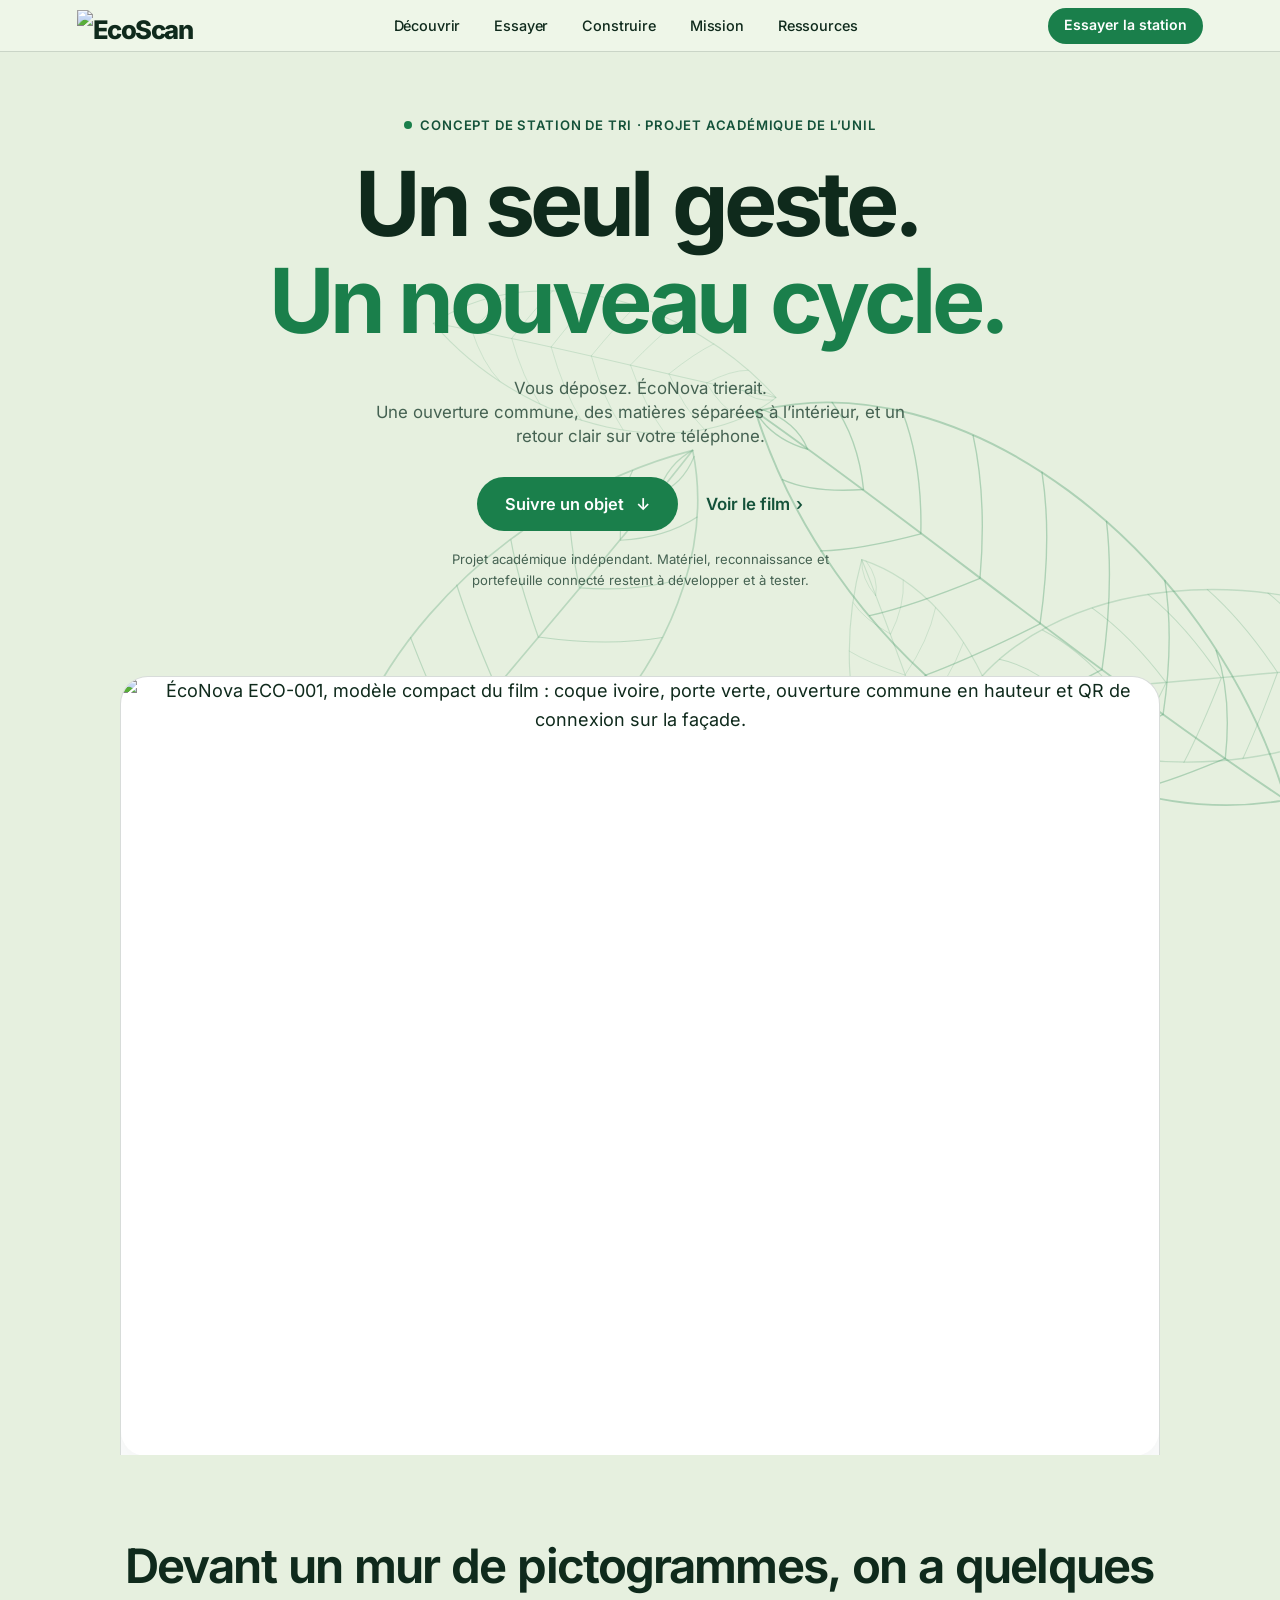
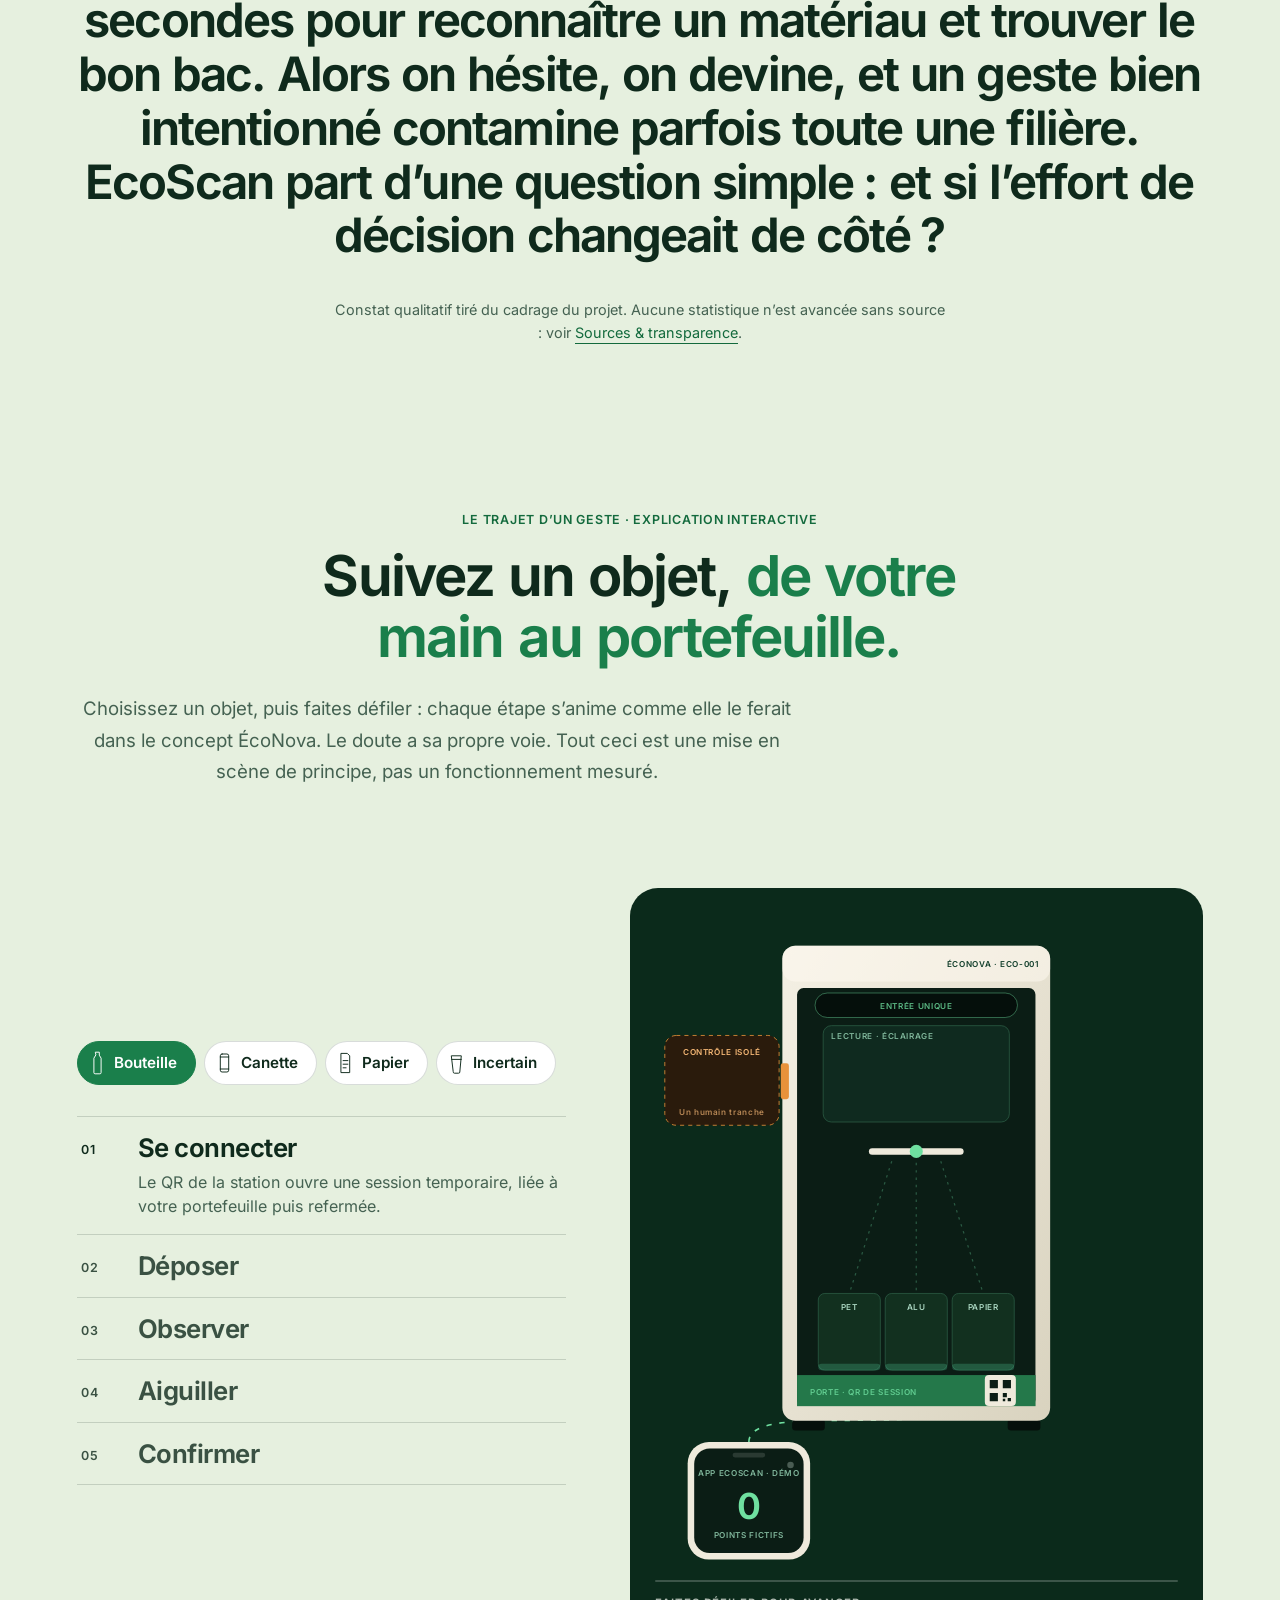
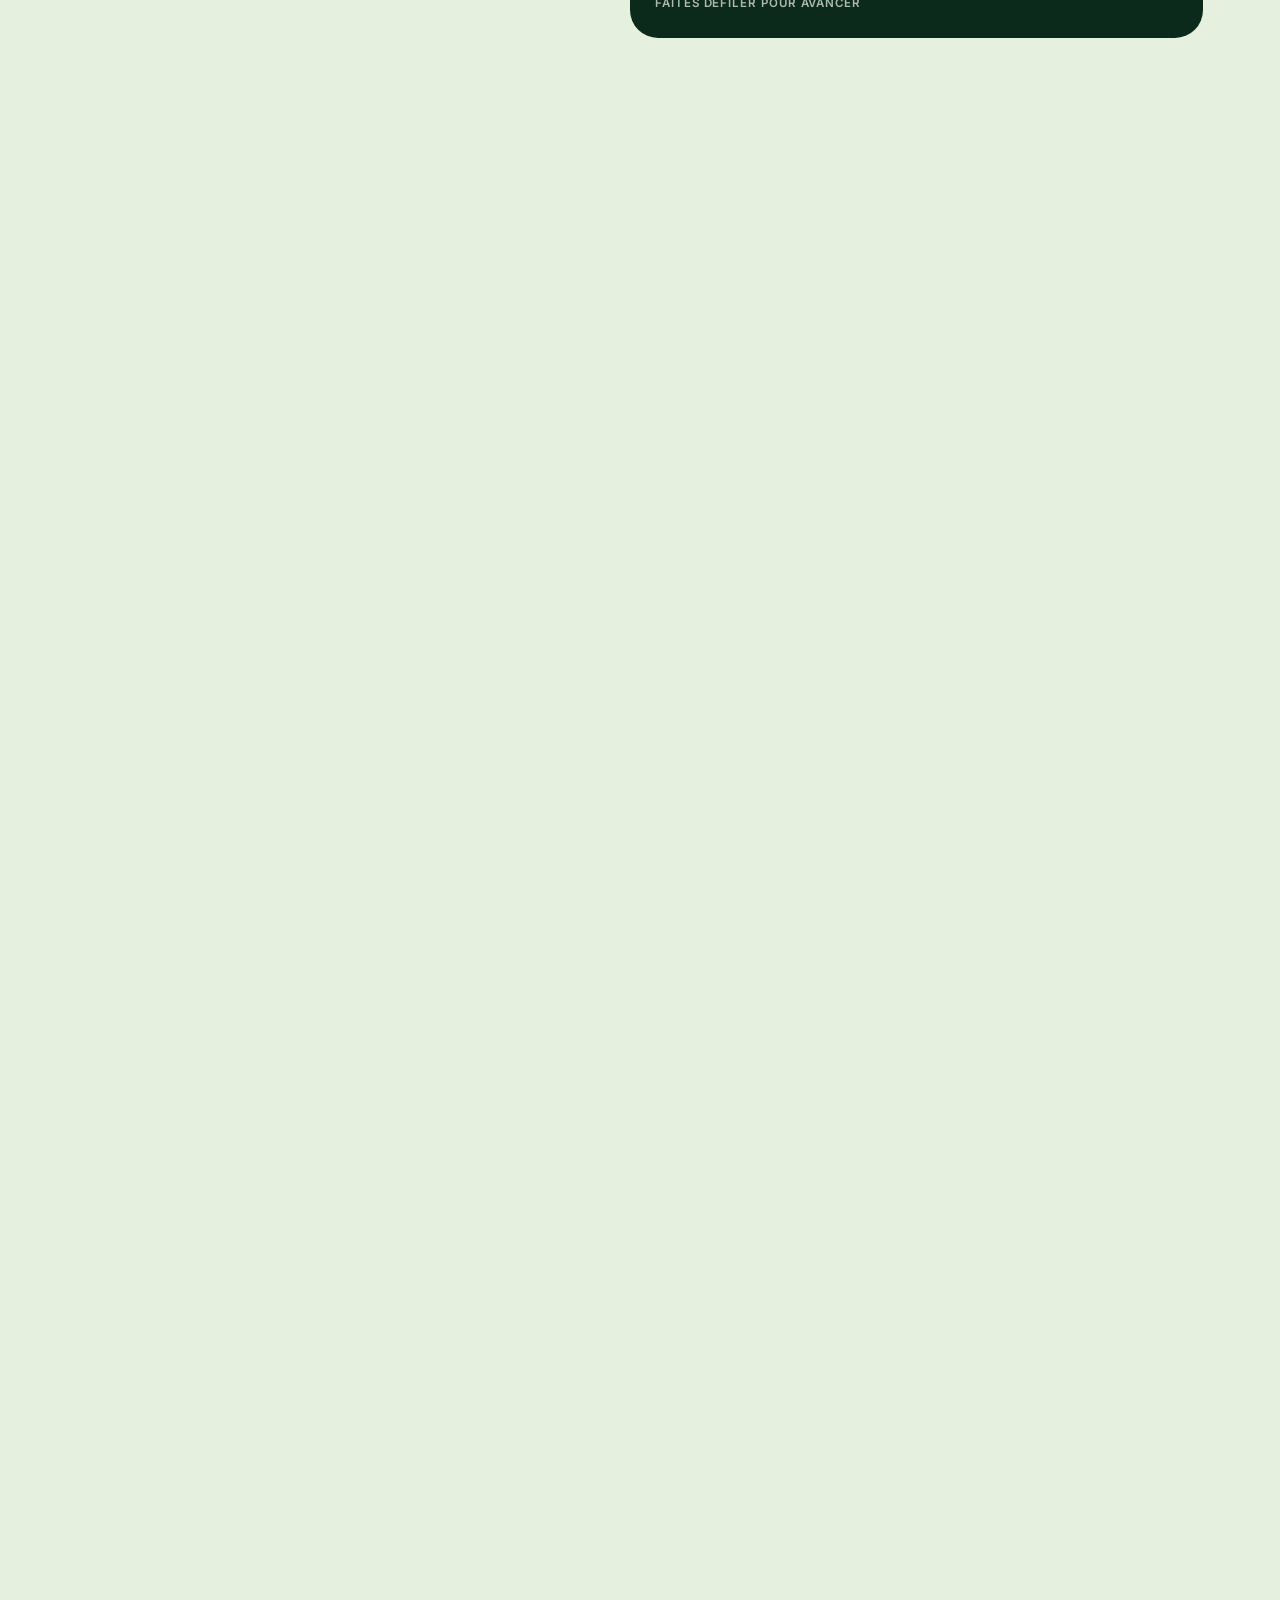
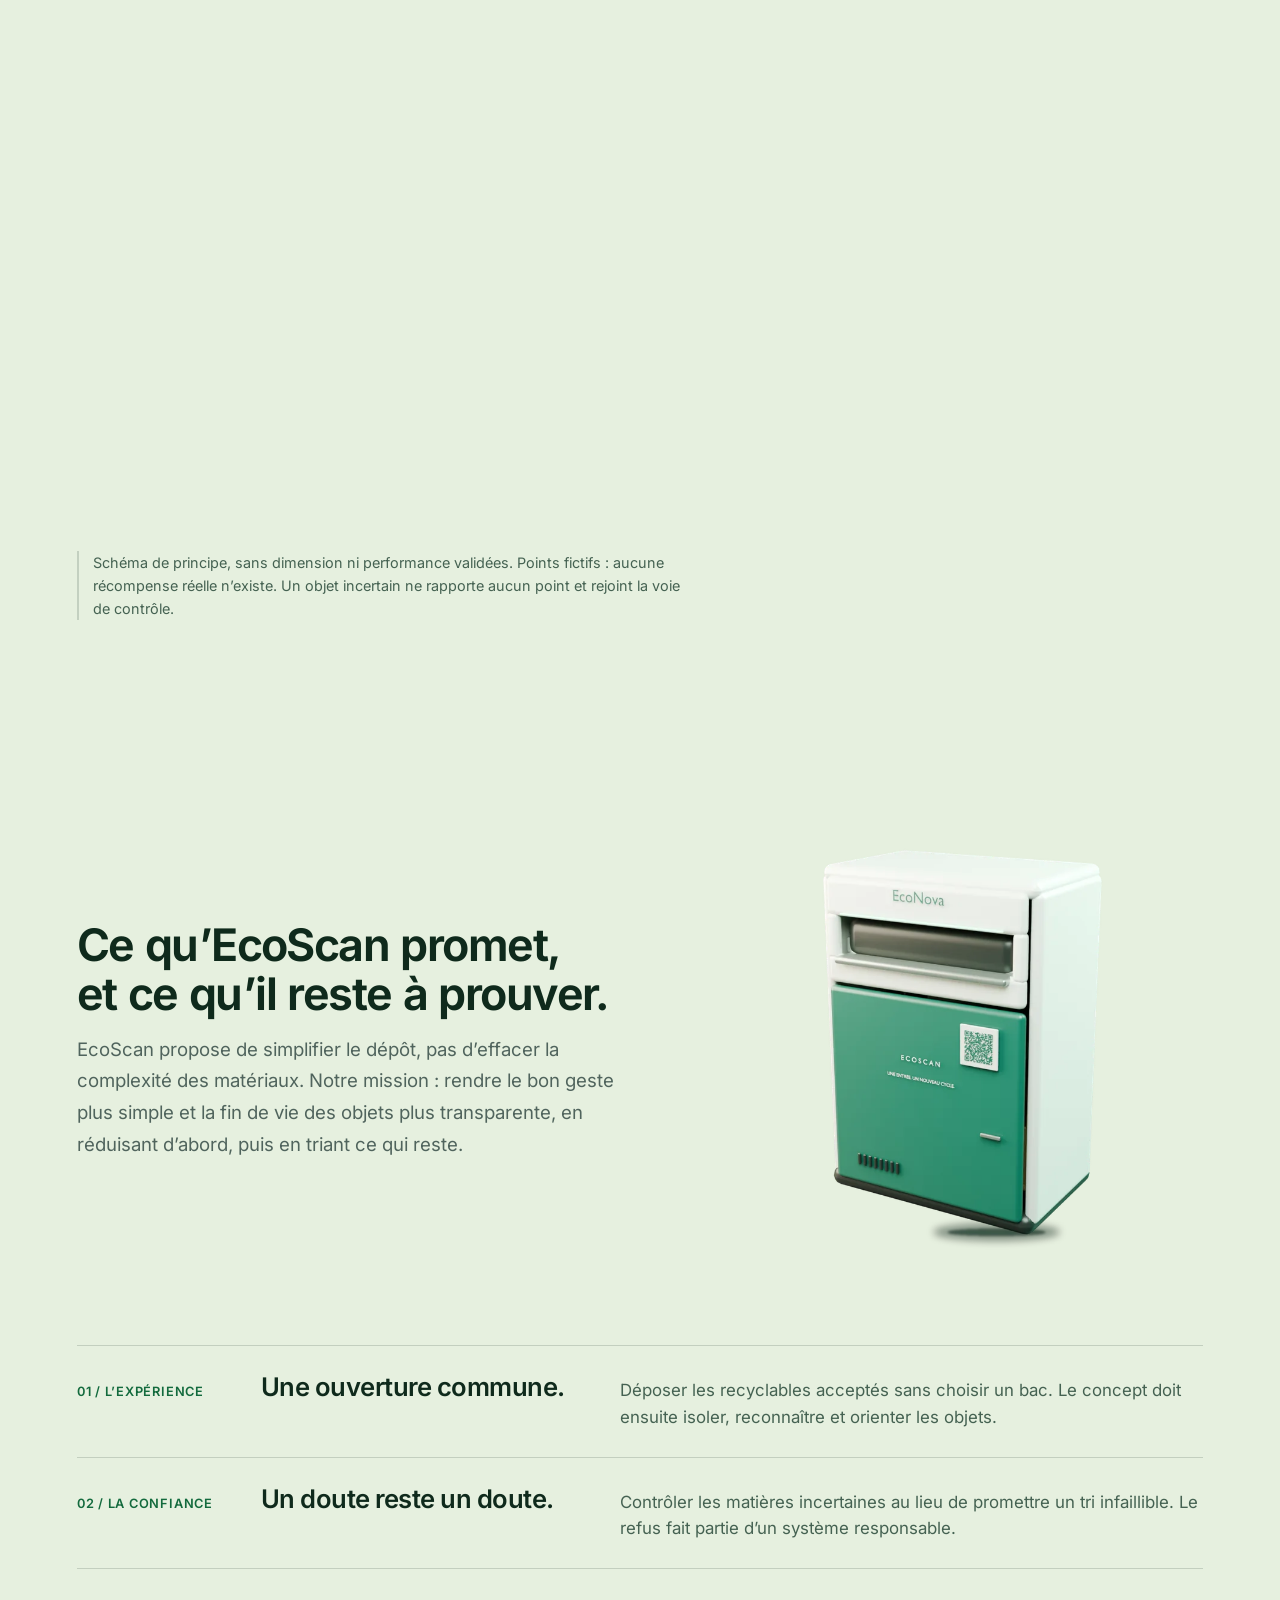
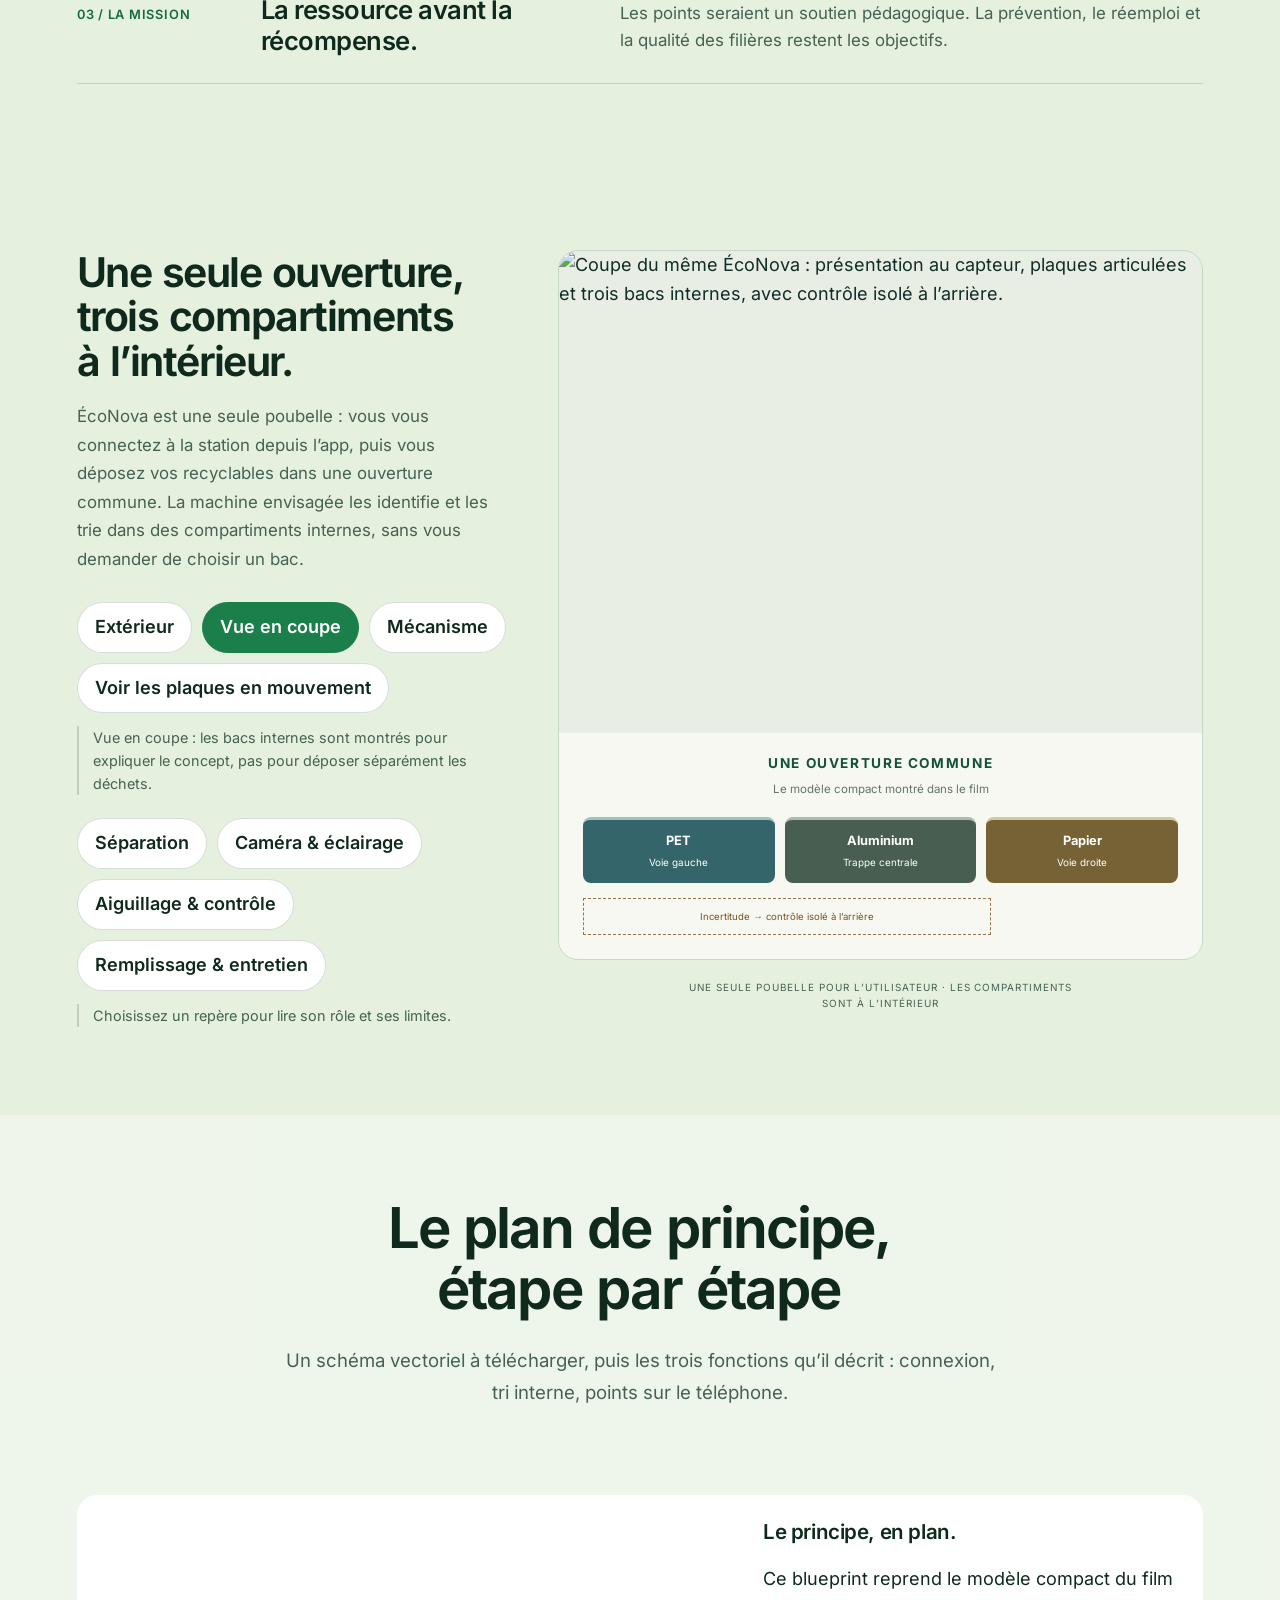
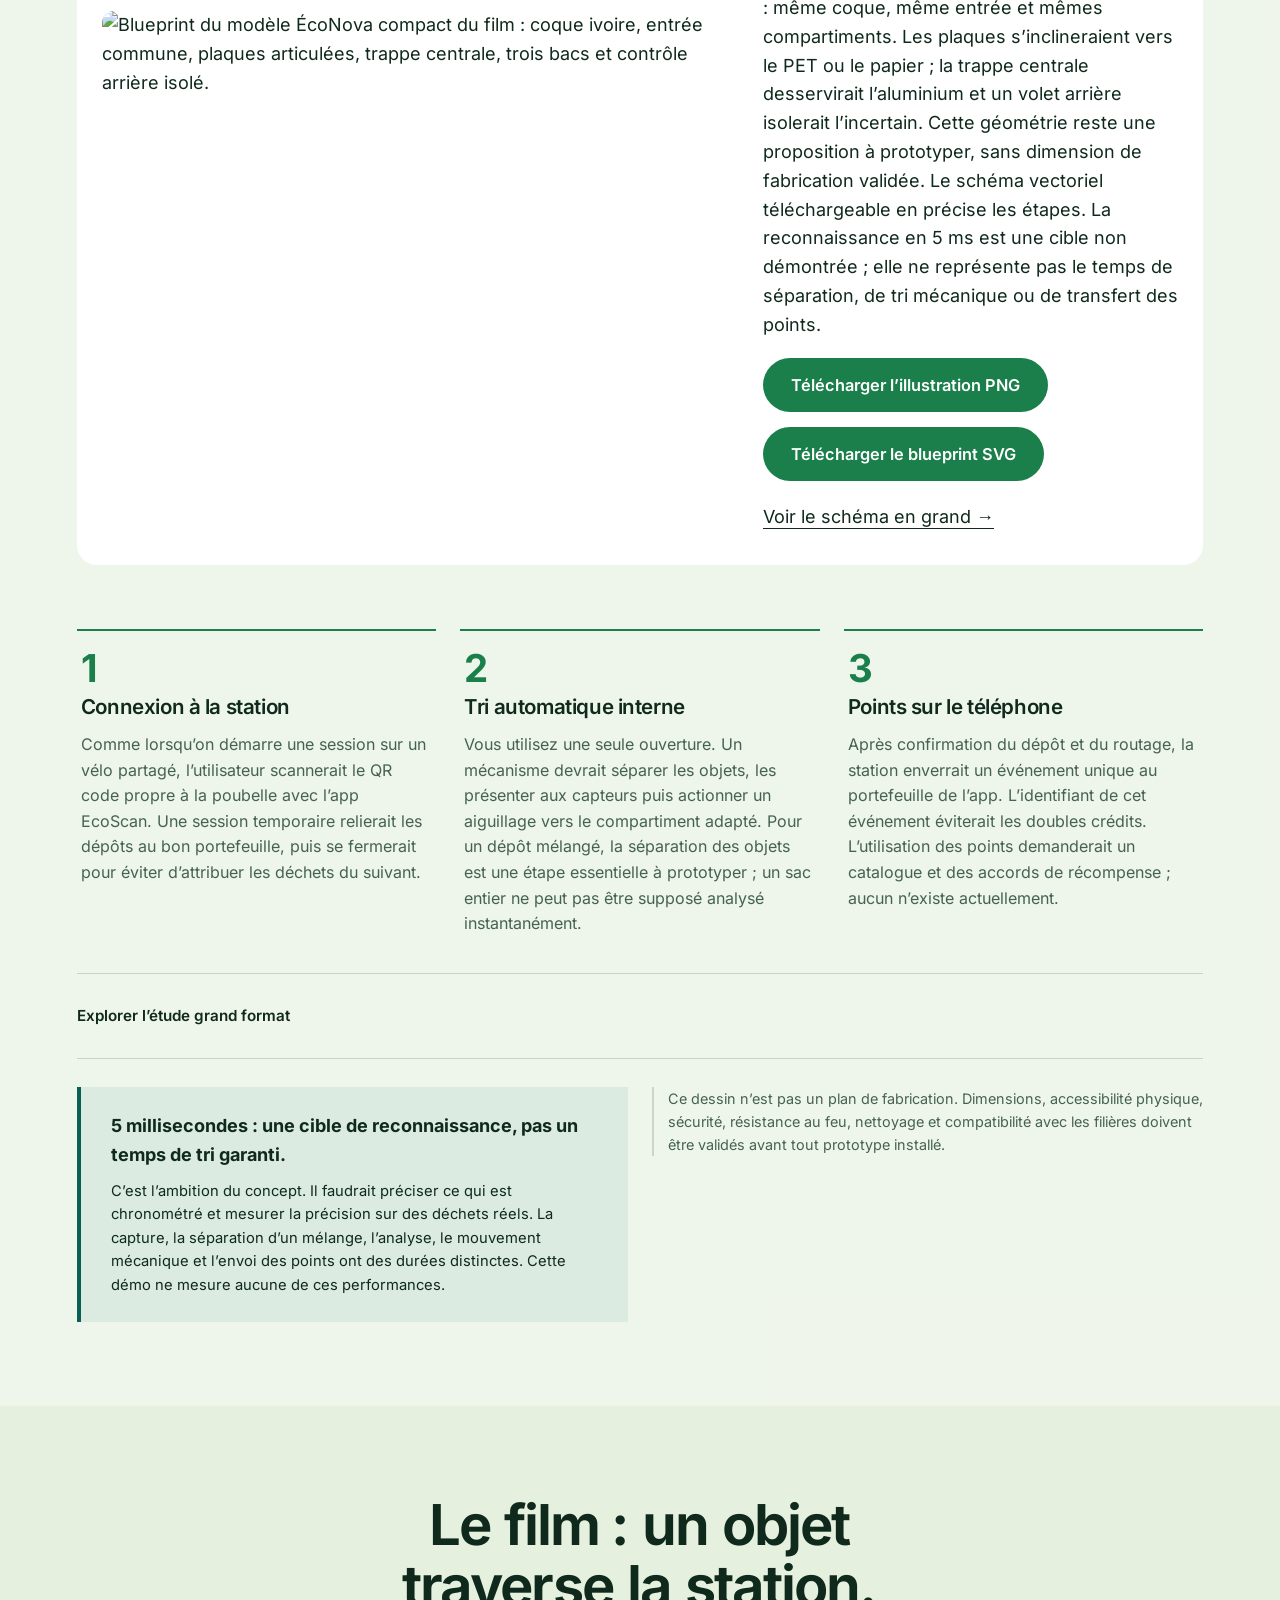
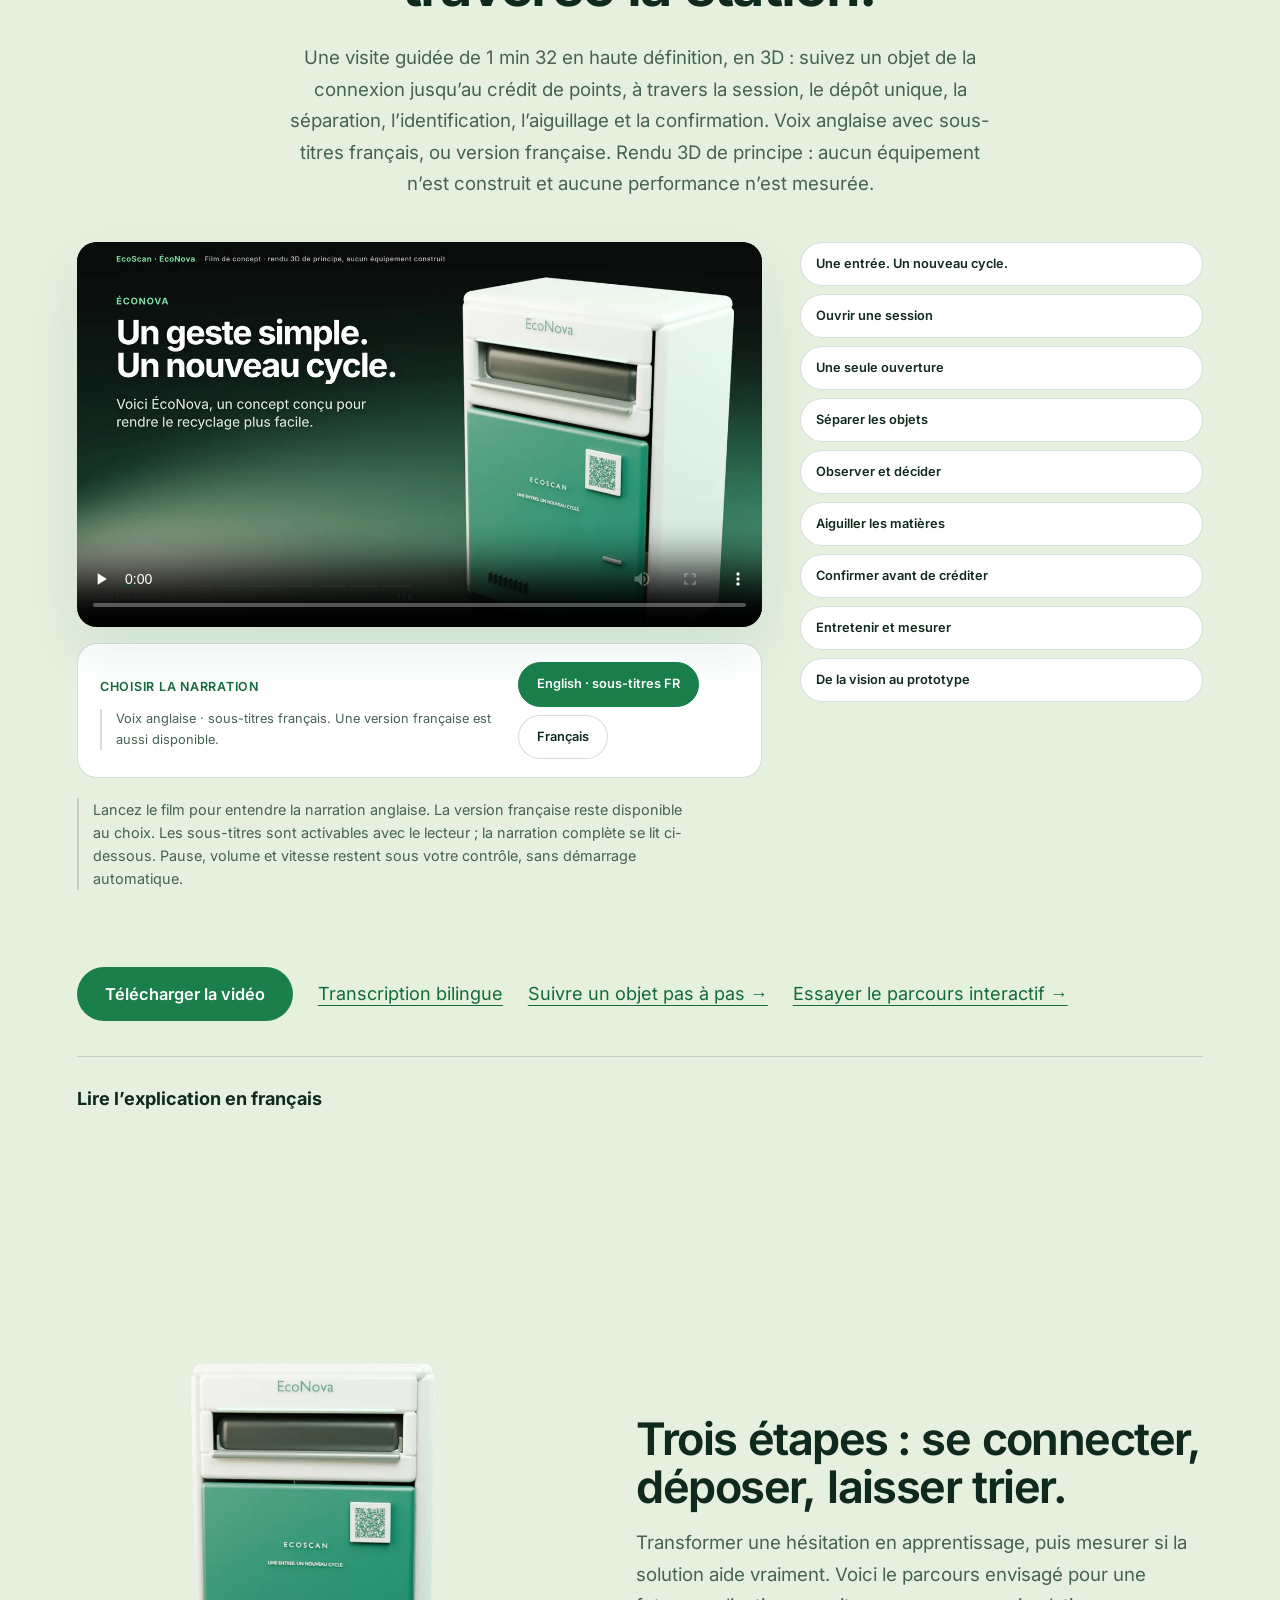
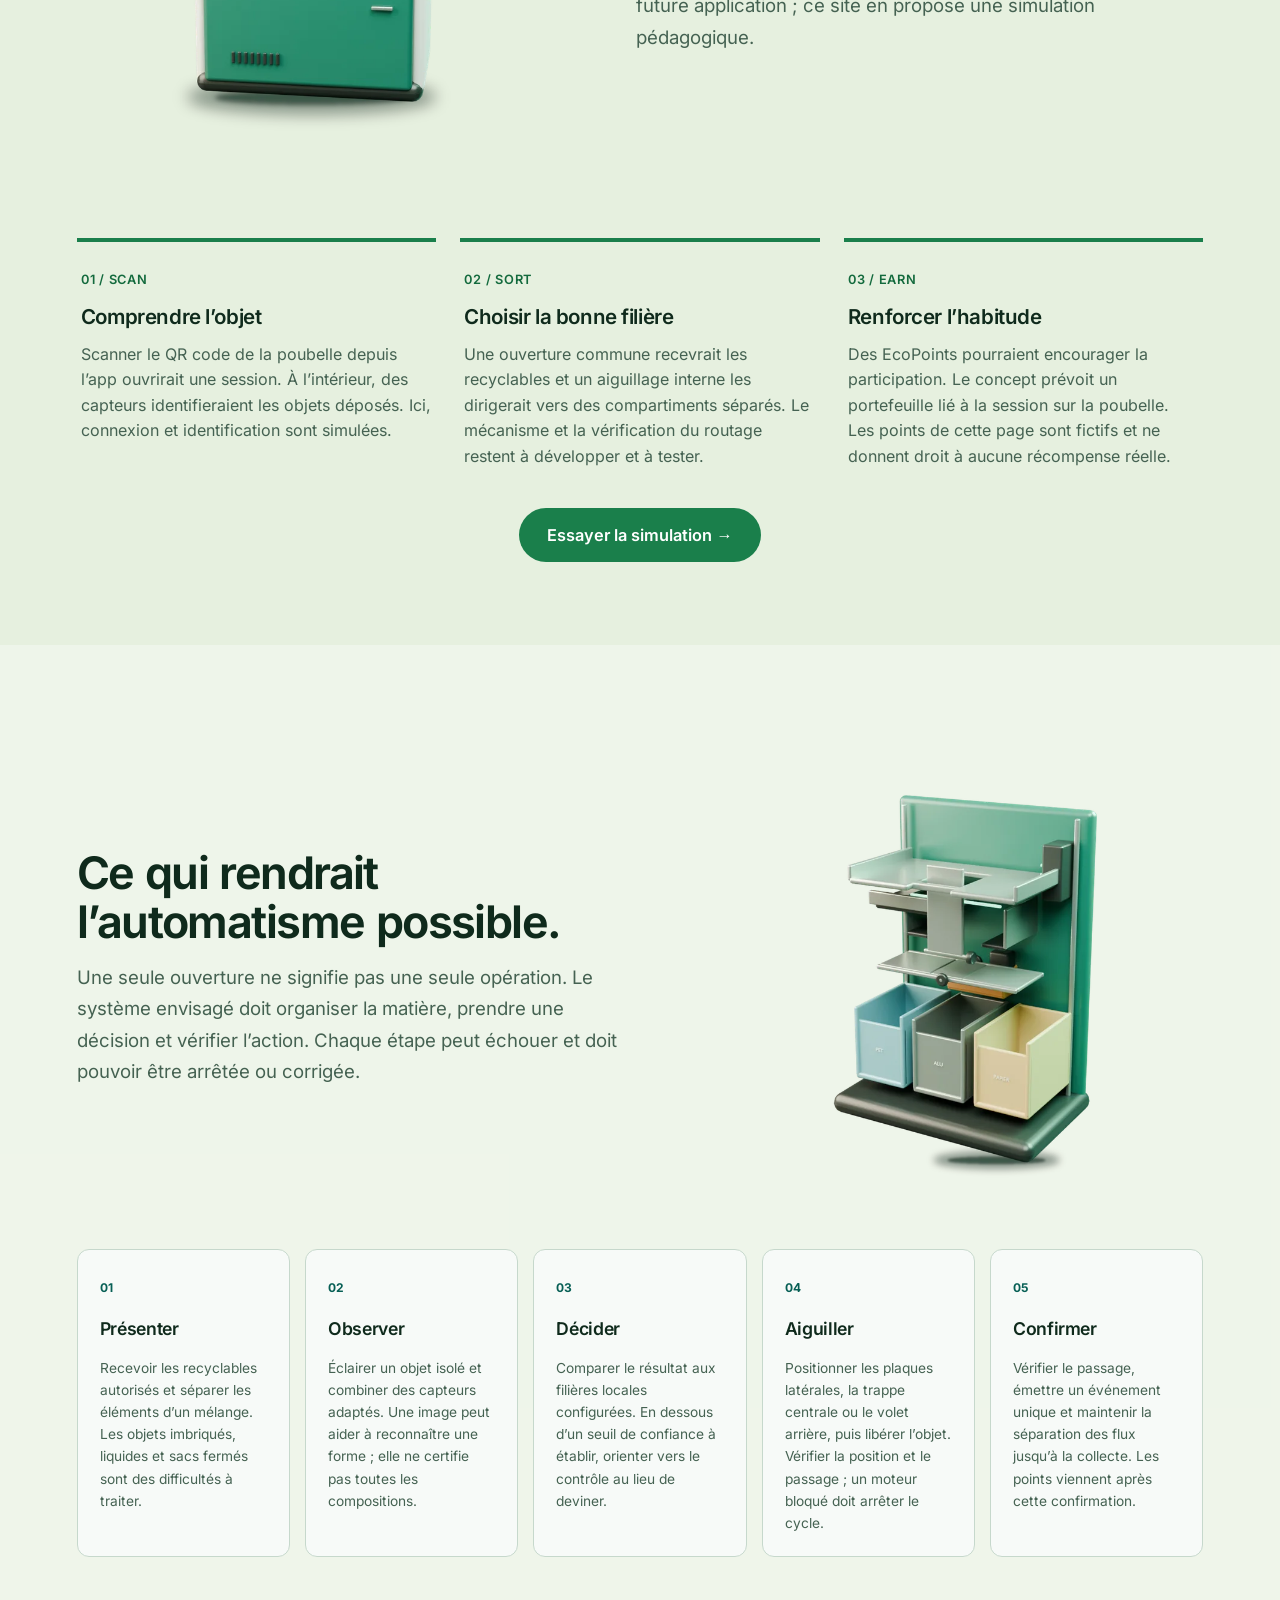
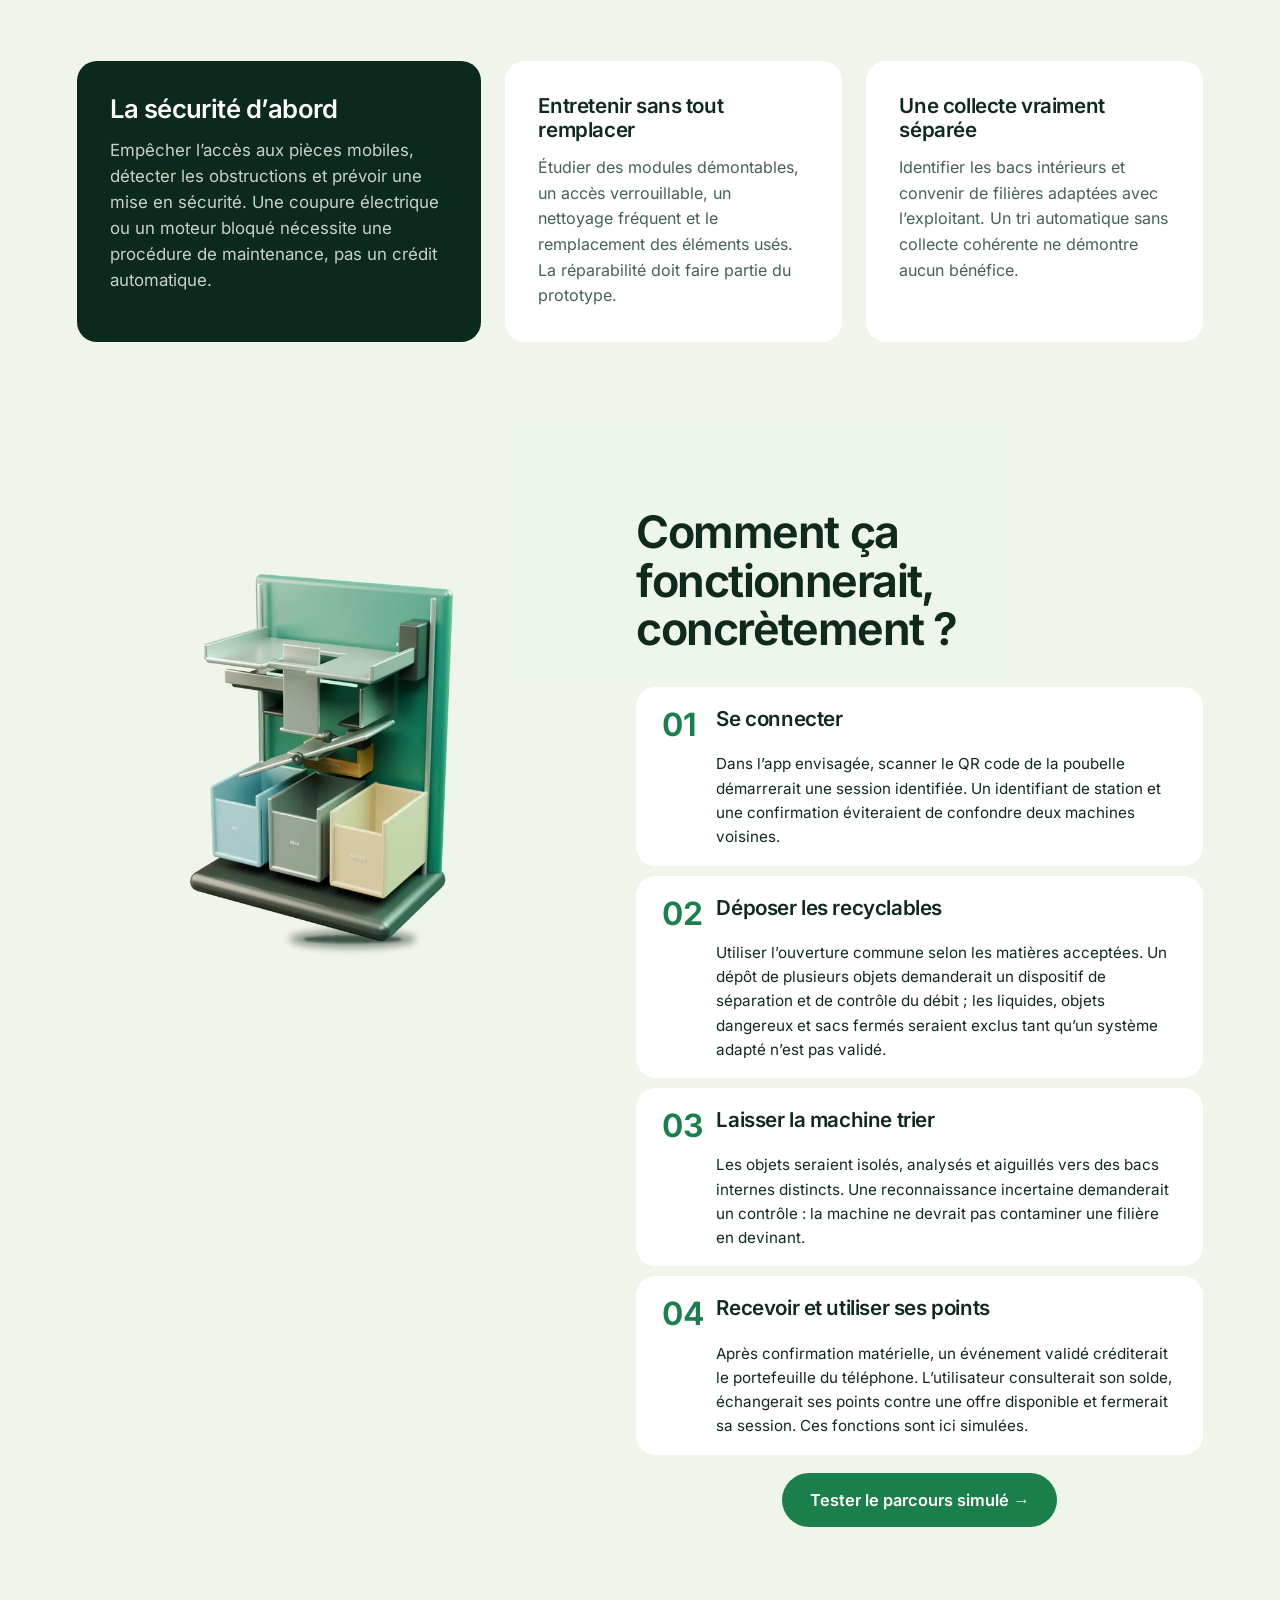
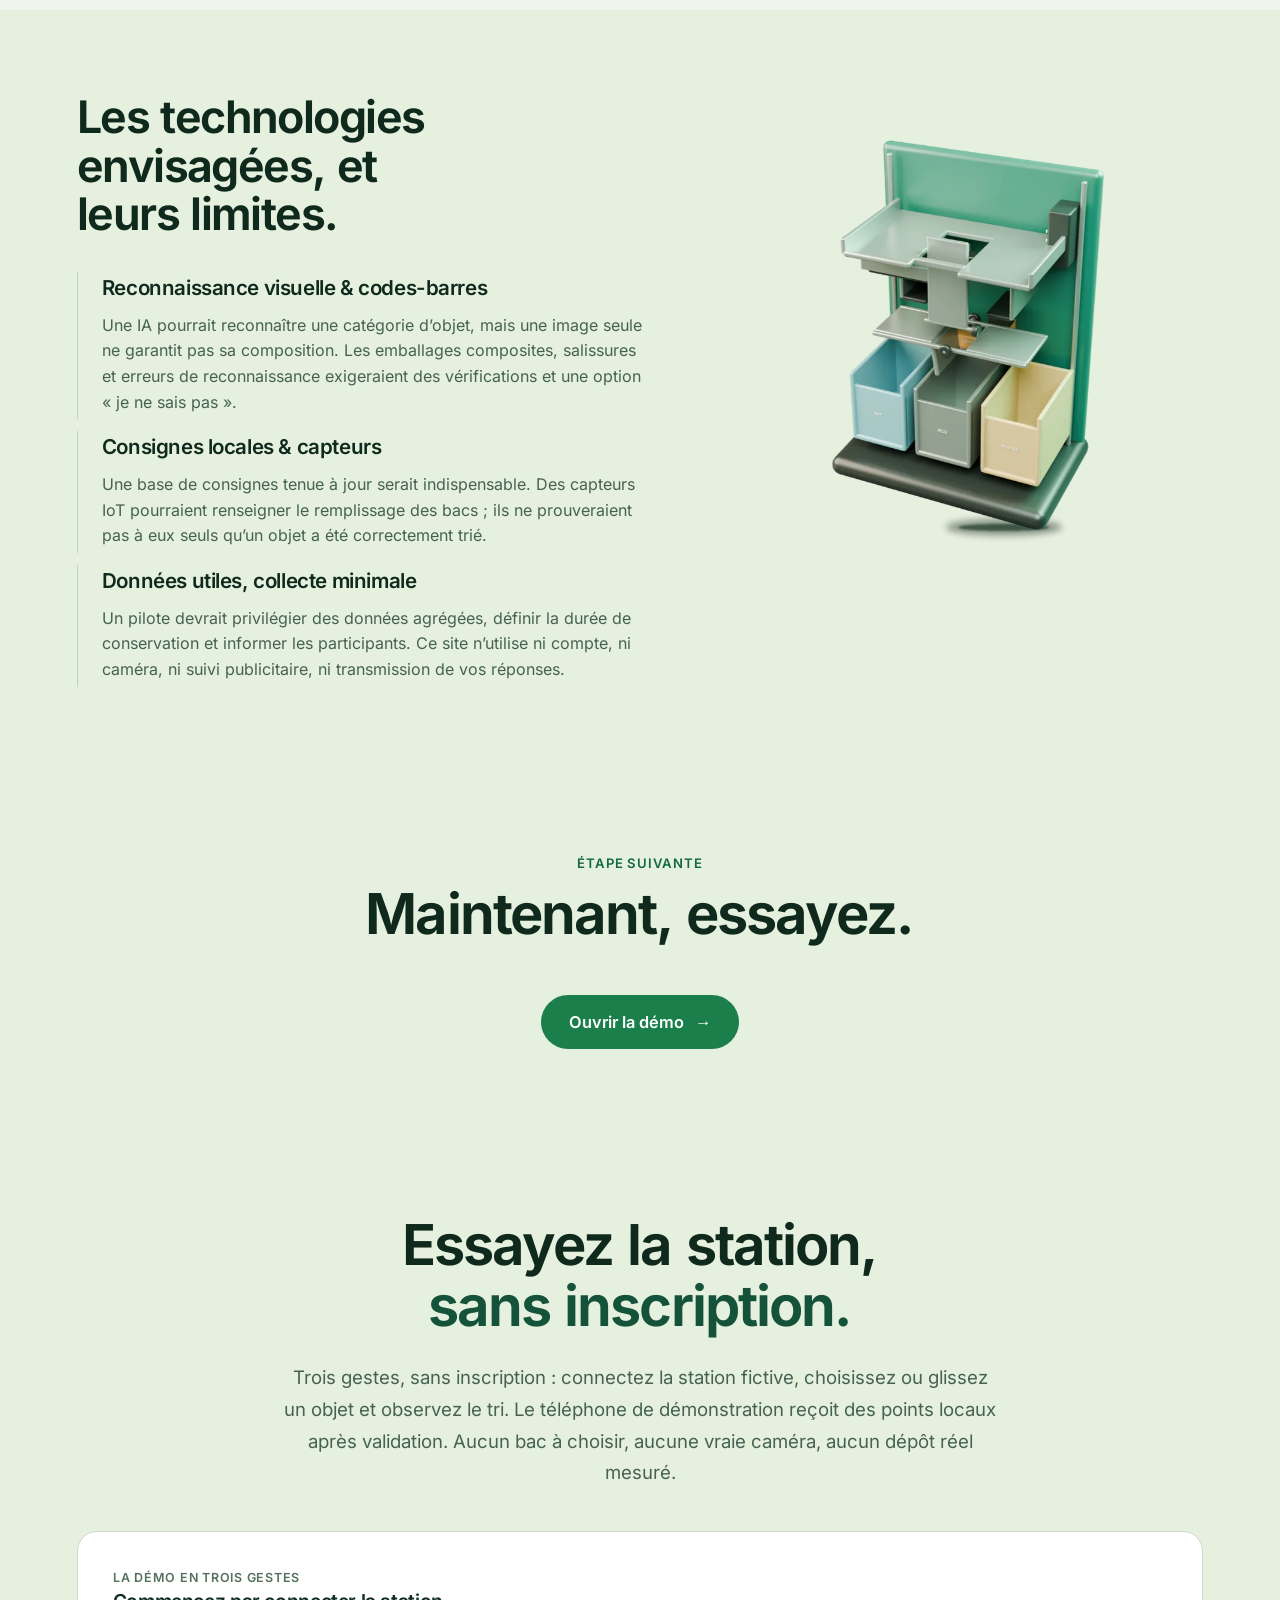
==== index.html @ 2cf13ea7 "Titres : l'apparition des mots démarre un peu plus tard pour qu'on la voie Co-Authored-By: Claude So" ====
<!doctype html>
<html lang="fr"><head><meta charset="utf-8"><meta name="viewport" content="width=device-width, initial-scale=1"><meta name="color-scheme" content="light"><meta name="theme-color" content="#e6f0df"><meta name="description" content="EcoScan : campagne académique non lucrative pour réduire le gaspillage des ressources et explorer des habitudes durables sur le campus de l’UNIL."><title>EcoScan — Un seul geste. Un nouveau cycle.</title><link rel="canonical" href="https://trueballknower.github.io/EcoScan/"><meta property="og:title" content="EcoScan — Un seul geste. Un nouveau cycle."><meta property="og:description" content="ÉcoNova : une seule ouverture, un tri interne envisagé. Découvrez le concept, le film et le plan de prototype d’EcoScan."><meta property="og:type" content="website"><meta property="og:url" content="https://trueballknower.github.io/EcoScan/"><meta property="og:image" content="https://trueballknower.github.io/EcoScan/assets/og-ecoscan.jpg"><meta property="og:image:width" content="1200"><meta property="og:image:height" content="630"><meta property="og:image:alt" content="EcoScan — Un seul geste. Un nouveau cycle. La station ÉcoNova, concept académique."><meta property="og:locale" content="fr_CH"><meta property="og:site_name" content="EcoScan"><meta name="twitter:card" content="summary_large_image"><meta name="twitter:title" content="EcoScan — Un seul geste. Un nouveau cycle."><meta name="twitter:description" content="ÉcoNova : une seule ouverture, un tri interne envisagé. Concept et démonstrateur d’une campagne académique."><meta name="twitter:image" content="https://trueballknower.github.io/EcoScan/assets/og-ecoscan.jpg"><link rel="preload" href="./assets/fonts/inter-latin-wght-normal.woff2" as="font" type="font/woff2" crossorigin><link rel="preload" as="image" type="image/webp" fetchpriority="high" imagesrcset="./assets/econova-compact-studio-800.webp 800w, ./assets/econova-compact-studio.webp 1600w" imagesizes="(max-width:1040px) 100vw, 1040px"><link rel="icon" href="./assets/favicon.svg" type="image/svg+xml"><link rel="icon" href="./assets/icon-32.png" sizes="32x32" type="image/png"><link rel="apple-touch-icon" href="./assets/icon-180.png"><link rel="manifest" href="./manifest.webmanifest"><link rel="stylesheet" href="./site.min.css?v=3aa97375"><script src="./script.js?v=1c82ffe0" defer></script><script src="./product.js?v=e5cc94a9" defer></script><script src="./experience-navigation.js?v=914208f2" defer></script><script src="./experience-shop.js?v=a723d33b" defer></script><script src="./assets/vendor/gsap.min.js" defer></script><script src="./premium.js?v=951807ee" defer></script><script type="application/ld+json">{"@context":"https://schema.org","@type":"WebSite","name":"EcoScan","url":"https://trueballknower.github.io/EcoScan/","inLanguage":"fr","description":"Campagne académique non lucrative et démonstrateur : réduire le gaspillage des ressources, tester un concept de station de tri."}</script></head><body><a class="skip" href="#main">Aller au contenu</a><div id="reading-progress" aria-hidden="true"></div><header><a href="#accueil" class="brand product-brand" aria-label="EcoScan, accueil"><img src="./assets/logo-ecoscan.svg" alt="EcoScan" width="178" height="42"></a><a class="header-cta" href="#demo">Essayer la station</a><button id="menu-button" class="menu-button" aria-expanded="false" aria-controls="navigation" hidden>Menu</button><nav id="navigation" aria-label="Navigation principale"><a href="#accueil" data-nav-group="discover">Découvrir</a><a href="#demo" data-nav-group="try">Essayer</a><a href="#faisabilite" data-nav-group="build">Construire</a><a href="#mission" data-nav-group="mission">Mission</a><a href="#ressources" data-nav-group="resources">Ressources</a></nav></header><aside id="workspace-guide" class="workspace-guide" aria-label="Votre parcours" hidden>
  <div><span class="eyebrow">ECOSCAN / VOTRE PARCOURS</span><strong id="workspace-title">Découvrir ÉcoNova</strong><p id="workspace-summary"></p></div>
  <nav id="workspace-shortcuts" aria-label="Accès directs du parcours"></nav>
</aside>
<main id="main">
<section data-view-group="discover" class="hero product-hero" id="accueil">
<div class="hero-copy">
<div class="eyebrow"><span class="live-dot" aria-hidden="true"></span>Concept de station de tri<span class="hide-sm"> · projet académique de l’UNIL</span></div>
<h1 aria-label="Un seul geste. Un nouveau cycle."><span class="h1-line"><span>Un seul</span></span> <span class="h1-line"><span>geste.</span></span><br><span class="h1-line h1-accent"><span><em>Un nouveau</em></span></span> <span class="h1-line h1-accent"><span><em>cycle.</em></span></span></h1>
<p class="hero-description">Vous déposez. ÉcoNova trierait.<br>Une ouverture commune, des matières séparées à l’intérieur, et un retour clair sur votre téléphone.</p>
<div class="hero-actions"><a class="button light magnetic" href="#trajet"><span>Suivre un objet</span><i aria-hidden="true">↓</i></a><a class="hero-link" href="#video-explicative">Voir le film</a></div>
<p class="hero-caption">Projet académique indépendant. Matériel, reconnaissance et portefeuille connecté restent à développer et à tester.</p>
</div>
<figure class="hero-product" data-tilt>
<div class="hero-product-frame"><img src="./assets/econova-compact-studio.webp" srcset="./assets/econova-compact-studio-800.webp 800w, ./assets/econova-compact-studio.webp 1600w" sizes="(max-width:1040px) 100vw, 1040px" alt="ÉcoNova ECO-001, modèle compact du film : coque ivoire, porte verte, ouverture commune en hauteur et QR de connexion sur la façade." width="1600" height="1200" fetchpriority="high"></div>
</figure>
<div class="planet-scene hero-orbit" aria-hidden="true"><div class="planet"></div></div>
</section>
<section data-view-group="discover" class="section manifesto" id="probleme" aria-labelledby="probleme-title">

<h2 id="probleme-title" class="sr-only">Pourquoi trier devrait être plus simple</h2>
<p class="manifesto-text" data-scrub-words>Devant un mur de pictogrammes, on a quelques secondes pour reconnaître un matériau et trouver le bon bac. Alors on hésite, on devine, et un geste bien intentionné contamine parfois toute une filière. EcoScan part d’une question simple : et si l’effort de décision changeait de côté ?</p>
<p class="manifesto-note">Constat qualitatif tiré du cadrage du projet. Aucune statistique n’est avancée sans source : voir <a href="#sources">Sources &amp; transparence</a>.</p>
</section>
<section data-view-group="discover" class="section story" id="trajet" aria-labelledby="trajet-title">
<div class="story-head"><div class="eyebrow">LE TRAJET D’UN GESTE · EXPLICATION INTERACTIVE</div><h2 id="trajet-title">Suivez un objet, <em>de votre main au portefeuille.</em></h2><p class="lead">Choisissez un objet, puis faites défiler : chaque étape s’anime comme elle le ferait dans le concept ÉcoNova. Le doute a sa propre voie. Tout ceci est une mise en scène de principe, pas un fonctionnement mesuré.</p></div>
<div class="story-pin" id="story-pin">
<div class="story-stage">
<div class="story-side">
<div class="story-picker" role="radiogroup" aria-label="Objet à suivre">
<button type="button" role="radio" aria-checked="true" data-kind="pet"><svg viewBox="0 0 24 40" aria-hidden="true"><path d="M9 2h6v5l3 5v24a2 2 0 0 1-2 2H8a2 2 0 0 1-2-2V12l3-5z"/></svg>Bouteille</button>
<button type="button" role="radio" aria-checked="false" data-kind="can"><svg viewBox="0 0 24 40" aria-hidden="true"><rect x="5" y="5" width="14" height="30" rx="3"/><path d="M5 10h14M5 30h14"/></svg>Canette</button>
<button type="button" role="radio" aria-checked="false" data-kind="paper"><svg viewBox="0 0 24 40" aria-hidden="true"><path d="M5 4h10l4 4v28H5z"/><path d="M8 16h8M8 22h8M8 28h5"/></svg>Papier</button>
<button type="button" role="radio" aria-checked="false" data-kind="cup"><svg viewBox="0 0 24 40" aria-hidden="true"><path d="M4 8h16l-2.5 27a2 2 0 0 1-2 2h-7a2 2 0 0 1-2-2z"/><path d="M4 14h16"/></svg>Incertain</button>
</div>
<ol class="story-steps" id="story-steps">
<li data-step="0"><button type="button"><b>01</b><span><strong>Se connecter</strong><small>Le QR de la station ouvre une session temporaire, liée à votre portefeuille puis refermée.</small></span></button></li>
<li data-step="1"><button type="button"><b>02</b><span><strong>Déposer</strong><small>Une seule ouverture. Vous ne choisissez aucun bac : seuls les recyclables autorisés entrent.</small></span></button></li>
<li data-step="2"><button type="button"><b>03</b><span><strong>Observer</strong><small>L’objet est isolé, éclairé et lu. La reconnaissance reste une cible à prouver, pas un tour de magie.</small></span></button></li>
<li data-step="3"><button type="button"><b>04</b><span><strong>Aiguiller</strong><small id="story-route-text">Les plaques s’inclinent vers la voie PET, à l’intérieur.</small></span></button></li>
<li data-step="4"><button type="button"><b>05</b><span><strong>Confirmer</strong><small id="story-confirm-text">Les points n’arrivent qu’après confirmation du passage : +10 EcoPoints fictifs dans la démo.</small></span></button></li>
</ol>
</div>
<div class="story-visual">
<svg id="story-svg" viewBox="0 0 640 800" role="img" aria-labelledby="story-svg-title story-svg-desc">
<title id="story-svg-title">Trajet d’un objet dans le concept ÉcoNova</title>
<desc id="story-svg-desc">Coupe schématique : un téléphone ouvre une session, l’objet entre par l’ouverture unique, est observé, aiguillé vers PET, aluminium, papier ou une voie de contrôle isolée, puis le portefeuille est crédité de points fictifs après confirmation.</desc>
<defs>
<linearGradient id="sg-shell" x1="0" y1="0" x2="1" y2="1"><stop offset="0" stop-color="#f4f0e4"/><stop offset="1" stop-color="#d9d3bf"/></linearGradient>
<clipPath id="sg-chamber"><rect x="206" y="138" width="228" height="118" rx="10"/></clipPath>
</defs>
<g id="sg-session"><path id="sg-link" d="M115 648 C 115 600, 300 640, 423 604" fill="none" stroke="#6fe0a0" stroke-width="2" stroke-dasharray="6 7" pathLength="1"/><circle id="sg-ping" cx="423" cy="585" r="10" fill="none" stroke="#6fe0a0" stroke-width="2"/></g>
<g id="sg-station">
<rect x="168" y="620" width="40" height="14" rx="4" fill="#050f0b"/><rect x="432" y="620" width="40" height="14" rx="4" fill="#050f0b"/>
<rect x="156" y="40" width="328" height="582" rx="16" fill="url(#sg-shell)"/>
<rect x="156" y="40" width="328" height="44" rx="16" fill="#fffaf0" fill-opacity=".55"/>
<text x="470" y="66" text-anchor="end" class="sg-label" fill="#14402d">ÉCONOVA · ECO-001</text>
<rect x="174" y="92" width="292" height="512" rx="8" fill="#0b1d15"/>
<path d="M290 304 L238 466M350 304 L402 466M320 306 V466" stroke="#2a5a43" stroke-width="1.5" stroke-dasharray="3 6" fill="none"/>
<rect x="174" y="566" width="292" height="38" rx="0" fill="#1f6b42"/><rect x="174" y="566" width="292" height="38" fill="#2f8f5b" fill-opacity=".35"/>
<rect x="196" y="98" width="248" height="30" rx="15" fill="#050f0b" stroke="#6fe0a0" stroke-opacity=".5"/>
<text x="320" y="118" text-anchor="middle" class="sg-label" fill="#6fe0a0" fill-opacity=".8">ENTRÉE UNIQUE</text>
<g class="sg-chamber"><rect x="206" y="138" width="228" height="118" rx="10" fill="#0f2a1f" stroke="#2a5a43"/>
<g clip-path="url(#sg-chamber)"><rect id="sg-beam" x="206" y="138" width="228" height="3" fill="#6fe0a0" opacity="0"/></g>
<text x="216" y="154" class="sg-label" fill="#7fb59a">LECTURE · ÉCLAIRAGE</text></g>
<g id="sg-diverter" transform="translate(320 292)"><rect x="-58" y="-4" width="116" height="8" rx="4" fill="#efeadc"/><circle r="8" fill="#6fe0a0"/></g>
<g id="sg-bins" font-family="inherit">
<g><rect x="200" y="466" width="76" height="94" rx="8" fill="#12301f" stroke="#2a5a43"/><rect id="sg-fill-pet" x="200" y="552" width="76" height="8" rx="4" fill="#4fd1a1" opacity=".25"/><text x="238" y="486" text-anchor="middle" class="sg-label" fill="#a9d5c0">PET</text></g>
<g><rect x="282" y="466" width="76" height="94" rx="8" fill="#12301f" stroke="#2a5a43"/><rect id="sg-fill-can" x="282" y="552" width="76" height="8" rx="4" fill="#4fd1a1" opacity=".25"/><text x="320" y="486" text-anchor="middle" class="sg-label" fill="#a9d5c0">ALU</text></g>
<g><rect x="364" y="466" width="76" height="94" rx="8" fill="#12301f" stroke="#2a5a43"/><rect id="sg-fill-paper" x="364" y="552" width="76" height="8" rx="4" fill="#4fd1a1" opacity=".25"/><text x="402" y="486" text-anchor="middle" class="sg-label" fill="#a9d5c0">PAPIER</text></g>
</g>
</g>
<g id="sg-control"><rect x="12" y="150" width="140" height="110" rx="14" fill="#2a1b0c" stroke="#e8923a" stroke-dasharray="5 5"/><text x="82" y="174" text-anchor="middle" class="sg-label" fill="#f2b574">CONTRÔLE ISOLÉ</text><text x="82" y="248" text-anchor="middle" class="sg-label" fill="#f2b574" fill-opacity=".7">Un humain tranche</text><rect id="sg-gate" x="154" y="184" width="10" height="44" rx="3" fill="#e8923a"/></g>
<g id="sg-qr" transform="translate(404 566)"><rect width="38" height="38" rx="5" fill="#efeadc"/><path d="M6 6h10v10H6zM22 6h10v10H22zM6 22h10v10H6zM22 22h5v5h-5zM28 28h4v4h-4zM22 29h3v3h-3z" fill="#0b1d15"/></g>
<text x="190" y="590" class="sg-label" fill="#6fe0a0" fill-opacity=".8">PORTE · QR DE SESSION</text>
<g id="sg-obj" opacity="0">
<g data-kind="pet"><path d="M-9 -26h18v10l8 12v34a5 5 0 0 1-5 5h-24a5 5 0 0 1-5-5v-34l8-12z" fill="#7fd9ef" fill-opacity=".85" stroke="#d9f5fc" stroke-width="2"/><rect x="-10" y="-31" width="20" height="7" rx="2" fill="#2f8f5b"/></g>
<g data-kind="can" style="display:none"><rect x="-14" y="-28" width="28" height="54" rx="5" fill="#cfd6d8" stroke="#fff" stroke-width="2"/><path d="M-14 -18h28M-14 16h28" stroke="#8b979b" stroke-width="2"/><rect x="-6" y="-8" width="12" height="14" rx="2" fill="#e8923a" fill-opacity=".8"/></g>
<g data-kind="paper" style="display:none"><path d="M-16 -26h22l10 10v42h-32z" fill="#f4f0e4" stroke="#fff" stroke-width="2"/><path d="M6 -26v10h10" fill="#d9d3bf"/><path d="M-9 -4h18M-9 4h18M-9 12h11" stroke="#9a937c" stroke-width="2"/></g>
<g data-kind="cup" style="display:none"><path d="M-18 -22h36l-5 46a4 4 0 0 1-4 3h-18a4 4 0 0 1-4-3z" fill="#e7d3b6" stroke="#fff" stroke-width="2"/><rect x="-19" y="-27" width="38" height="7" rx="3" fill="#8a6a45"/><path d="M-17 -8h34" stroke="#b89466" stroke-width="2"/></g>
<g id="sg-brackets" opacity="0" fill="none" stroke="#6fe0a0" stroke-width="2.5" stroke-linecap="round"><path d="M-30 -22v-12h12M30 -22v-12h-12M-30 38v12h12M30 38v12h-12"/></g>
</g>
<g id="sg-tag" opacity="0"><rect x="450" y="150" width="170" height="64" rx="10" fill="#050f0b" stroke="#6fe0a0" stroke-opacity=".6"/><text x="462" y="172" class="sg-label" fill="#6fe0a0">LECTURE ENVISAGÉE</text><text id="sg-tag-text" x="462" y="196" class="sg-tagtext" fill="#efeadc">Bouteille plastique</text><path d="M450 182H432" stroke="#6fe0a0" stroke-opacity=".6"/></g>
<g id="sg-phone" transform="translate(40 648)"><rect x="0" y="0" width="150" height="144" rx="26" fill="#efeadc"/><rect x="8" y="8" width="134" height="128" rx="19" fill="#0b1d15"/><rect x="55" y="13" width="40" height="6" rx="3" fill="#2a3a32"/><text x="75" y="42" text-anchor="middle" class="sg-label" fill="#7fb59a">APP ECOSCAN · DÉMO</text><text id="sg-points" x="75" y="94" text-anchor="middle" class="sg-points" fill="#6fe0a0">0</text><text x="75" y="118" text-anchor="middle" class="sg-label" fill="#7fb59a">POINTS FICTIFS</text><circle id="sg-session-dot" cx="126" cy="28" r="4" fill="#4a5c53"/></g>
<g id="sg-toast" opacity="0"><rect x="222" y="690" width="260" height="46" rx="23" fill="#6fe0a0"/><text id="sg-toast-text" x="352" y="718" text-anchor="middle" class="sg-toast" fill="#0b1d15">+10 · passage confirmé</text></g>
</svg>
<div class="story-progress" aria-hidden="true"><i id="story-bar"></i></div>
<p class="story-hint"><span class="hint-scroll">Faites défiler pour avancer</span><span class="hint-click">Ou touchez une étape</span></p>
</div>
</div>
</div>
<p class="note story-note">Schéma de principe, sans dimension ni performance validées. Points fictifs : aucune récompense réelle n’existe. Un objet incertain ne rapporte aucun point et rejoint la voie de contrôle.</p>
</section>
<section data-view-group="discover" class="section product-promise" id="promesse"><h2>Ce qu’EcoScan promet, et ce qu’il reste à prouver.</h2><p class="lead">EcoScan propose de simplifier le dépôt, pas d’effacer la complexité des matériaux. Notre mission : rendre le bon geste plus simple et la fin de vie des objets plus transparente, en réduisant d’abord, puis en triant ce qui reste.</p><figure class="station-figure"><img src="./assets/station/ouverture-800.webp" srcset="./assets/station/ouverture-480.webp 480w, ./assets/station/ouverture-800.webp 800w, ./assets/station/ouverture-1000.webp 1000w" sizes="(max-width:600px) 90vw, 560px" width="1000" height="1000" loading="lazy" decoding="async" alt="Rendu 3D de la station ÉcoNova entière : l’ouverture commune en haut, la porte verte et le QR de session."></figure><div class="promise-grid"><article><span>01 / L’EXPÉRIENCE</span><h3>Une ouverture commune.</h3><p>Déposer les recyclables acceptés sans choisir un bac. Le concept doit ensuite isoler, reconnaître et orienter les objets.</p></article><article><span>02 / LA CONFIANCE</span><h3>Un doute reste un doute.</h3><p>Contrôler les matières incertaines au lieu de promettre un tri infaillible. Le refus fait partie d’un système responsable.</p></article><article><span>03 / LA MISSION</span><h3>La ressource avant la récompense.</h3><p>Les points seraient un soutien pédagogique. La prévention, le réemploi et la qualité des filières restent les objectifs.</p></article></div></section>
<section data-view-group="discover" class="section station-section" id="station"><h2>Une seule ouverture, trois compartiments à l’intérieur.</h2><p class="lead">ÉcoNova est une seule poubelle : vous vous connectez à la station depuis l’app, puis vous déposez vos recyclables dans une ouverture commune. La machine envisagée les identifie et les trie dans des compartiments internes, sans vous demander de choisir un bac.</p><div class="blueprint-controls interactive" hidden aria-label="Vues du modèle ÉcoNova"><button type="button" data-view="exterior" aria-pressed="false">Extérieur</button><button type="button" data-view="cutaway" aria-pressed="true">Vue en coupe</button><button type="button" data-view="mechanism" aria-pressed="false">Mécanisme</button><button type="button" id="blueprint-play">Voir les plaques en mouvement</button></div><p id="blueprint-caption" class="note">Vue en coupe : les bacs internes sont montrés pour expliquer le concept, pas pour déposer séparément les déchets.</p><div class="station-design automatic-station" role="img" aria-label="Concept de poubelle EcoScan unique : une ouverture de dépôt, un module de lecture et un aiguillage vers trois compartiments internes. La coupe révèle les bacs réservés à l’équipe de collecte."><div class="machine-shell canonical-model" data-view="cutaway">
<div class="model-views">
<img class="model-view" data-model-view="exterior" src="./assets/econova-compact-exterior.webp" width="1440" height="1080" loading="lazy" alt="ÉcoNova compact : une seule ouverture haute, QR sur la porte verte et coque ivoire.">
<img class="model-view" data-model-view="cutaway" src="./assets/econova-compact-cutaway.webp" width="1440" height="1080" loading="lazy" alt="Coupe du même ÉcoNova : présentation au capteur, plaques articulées et trois bacs internes, avec contrôle isolé à l’arrière.">
<img class="model-view" data-model-view="mechanism" src="./assets/econova-compact-mechanism.webp" width="1440" height="1080" loading="lazy" alt="Coupe rapprochée du même ÉcoNova : plaques inclinées vers le papier, trappe centrale et voie arrière de contrôle isolé.">
</div>
<div class="model-legend"><div class="single-inlet"><strong>UNE OUVERTURE COMMUNE</strong><small>Le modèle compact montré dans le film</small></div><div class="internal-bins"><div><strong>PET</strong><small>Voie gauche</small></div><div><strong>Aluminium</strong><small>Trappe centrale</small></div><div><strong>Papier</strong><small>Voie droite</small></div></div><p class="control-path">Incertitude → contrôle isolé à l’arrière</p></div>
</div><p class="station-caption">UNE SEULE POUBELLE POUR L’UTILISATEUR · LES COMPARTIMENTS SONT À L’INTÉRIEUR</p></div><div class="blueprint-details interactive" hidden aria-label="Repères techniques du concept"><button data-detail="isolation">Séparation</button><button data-detail="sensor">Caméra & éclairage</button><button data-detail="routing">Aiguillage & contrôle</button><button data-detail="maintenance">Remplissage & entretien</button></div><p id="blueprint-detail" class="note" role="status">Choisissez un repère pour lire son rôle et ses limites.</p></section>
<section data-view-group="discover" class="section tint" id="plan-technique" aria-labelledby="plan-title"><h2 id="plan-title">Le plan de principe, étape par étape</h2><p class="lead">Un schéma vectoriel à télécharger, puis les trois fonctions qu’il décrit : connexion, tri interne, points sur le téléphone.</p><div class="blueprint-card"><h3>Le principe, en plan.</h3><img src="./assets/econova-blueprint-v2.webp?v=shop-studio-20261012" alt="Blueprint du modèle ÉcoNova compact du film : coque ivoire, entrée commune, plaques articulées, trappe centrale, trois bacs et contrôle arrière isolé." width="1760" height="1180" loading="lazy"><p>Ce blueprint reprend le modèle compact du film : même coque, même entrée et mêmes compartiments. Les plaques s’inclineraient vers le PET ou le papier ; la trappe centrale desservirait l’aluminium et un volet arrière isolerait l’incertain. Cette géométrie reste une proposition à prototyper, sans dimension de fabrication validée. Le schéma vectoriel téléchargeable en précise les étapes. La reconnaissance en 5&nbsp;ms est une cible non démontrée ; elle ne représente pas le temps de séparation, de tri mécanique ou de transfert des points.</p><div class="blueprint-actions"><a href="./assets/econova-blueprint-v2.png?v=shop-studio-20261012" download="Econova-blueprint-illustration.png" class="button">Télécharger l’illustration PNG</a><a class="button" href="./assets/econova-blueprint-v2.svg?v=shop-studio-20261012" download="Econova-blueprint-concept.svg">Télécharger le blueprint SVG</a><a href="./assets/econova-blueprint-v2.svg?v=shop-studio-20261012" target="_blank" rel="noopener">Voir le schéma en grand →</a></div></div><div class="grid three"><article><h3>Connexion à la station</h3><p>Comme lorsqu’on démarre une session sur un vélo partagé, l’utilisateur scannerait le QR code propre à la poubelle avec l’app EcoScan. Une session temporaire relierait les dépôts au bon portefeuille, puis se fermerait pour éviter d’attribuer les déchets du suivant.</p></article><article><h3>Tri automatique interne</h3><p>Vous utilisez une seule ouverture. Un mécanisme devrait séparer les objets, les présenter aux capteurs puis actionner un aiguillage vers le compartiment adapté. Pour un dépôt mélangé, la séparation des objets est une étape essentielle à prototyper ; un sac entier ne peut pas être supposé analysé instantanément.</p></article><article><h3>Points sur le téléphone</h3><p>Après confirmation du dépôt et du routage, la station enverrait un événement unique au portefeuille de l’app. L’identifiant de cet événement éviterait les doubles crédits. L’utilisation des points demanderait un catalogue et des accords de récompense ; aucun n’existe actuellement.</p></article></div><details class="scale-study"><summary>Explorer l’étude grand format</summary><div class="scale-study-content"><figure><img src="./assets/econova-studio.webp" width="1672" height="941" loading="lazy" alt="Étude visuelle distincte : une station ÉcoNova plus large, proposée pour explorer des lieux à forte fréquentation."><figcaption>ÉCONOVA GRAND FORMAT / ÉTUDE EXPLORATOIRE</figcaption></figure><div><h3>Étendre le projet est un autre chantier</h3><p>Le modèle compact reste la référence de ce site, du blueprint et du film. Cette première silhouette plus large est conservée comme piste pour des lieux plus fréquentés.</p><p>Agrandir ne suffit pas : volume utile, accessibilité, débit, sécurité et collecte demanderaient une conception et des essais propres à cette variante. Aucun grand format n’est construit ni dimensionné.</p></div></div></details><div class="performance-note"><strong>5 millisecondes : une cible de reconnaissance, pas un temps de tri garanti.</strong><p>C’est l’ambition du concept. Il faudrait préciser ce qui est chronométré et mesurer la précision sur des déchets réels. La capture, la séparation d’un mélange, l’analyse, le mouvement mécanique et l’envoi des points ont des durées distinctes. Cette démo ne mesure aucune de ces performances.</p></div><p class="note">Ce dessin n’est pas un plan de fabrication. Dimensions, accessibilité physique, sécurité, résistance au feu, nettoyage et compatibilité avec les filières doivent être validés avant tout prototype installé.</p></section>
<section data-view-group="discover" class="section video-section" id="video-explicative"><h2>Le film : un objet traverse la station.</h2><p class="lead">Une visite guidée de 1 min 32 en haute définition, en 3D : suivez un objet de la connexion jusqu’au crédit de points, à travers la session, le dépôt unique, la séparation, l’identification, l’aiguillage et la confirmation. Voix anglaise avec sous-titres français, ou version française. Rendu 3D de principe : aucun équipement n’est construit et aucune performance n’est mesurée.</p><div class="film-language interactive" hidden><div><span class="eyebrow" id="film-language-label">CHOISIR LA NARRATION</span><p id="film-language-status" class="note" role="status">Voix anglaise · sous-titres français. Une version française est aussi disponible.</p></div><div class="film-language-buttons" role="group" aria-labelledby="film-language-label"><button type="button" data-film-language="en" aria-pressed="true">English · sous-titres FR</button><button type="button" data-film-language="fr" aria-pressed="false">Français</button></div></div><div class="video-frame"><video id="explainer-video" controls playsinline preload="none" poster="./assets/econova-film-v3-poster.webp" aria-label="Film 3D ÉcoNova : narration anglaise et sous-titres français" aria-describedby="video-description"><source src="./assets/econova-film-v3-en.mp4" type="video/mp4"><track src="./assets/econova-film-v2-en-fr.vtt?v=journeys-20261012" kind="subtitles" srclang="fr" label="Français — traduction" default><track src="./assets/econova-film-v2-en.vtt?v=journeys-20261012" kind="captions" srclang="en" label="English"><p>Votre navigateur ne peut pas lire cette vidéo. <a id="film-fallback-download" href="./assets/econova-film-v3-en.mp4">Télécharger le film</a> ou consulter la transcription ci-dessous.</p></video></div><p id="video-description" class="note">Lancez le film pour entendre la narration anglaise. La version française reste disponible au choix. Les sous-titres sont activables avec le lecteur ; la narration complète se lit ci-dessous. Pause, volume et vitesse restent sous votre contrôle, sans démarrage automatique.</p><div class="video-chapters interactive" hidden aria-label="Chapitres de la vidéo"><button data-video-time="0">Une entrée. Un nouveau cycle.</button><button data-video-time="8">Ouvrir une session</button><button data-video-time="18">Une seule ouverture</button><button data-video-time="28">Séparer les objets</button><button data-video-time="39">Observer et décider</button><button data-video-time="50">Aiguiller les matières</button><button data-video-time="62">Confirmer avant de créditer</button><button data-video-time="72">Entretenir et mesurer</button><button data-video-time="83">De la vision au prototype</button></div><p id="video-status" role="status" class="note"></p><div class="video-downloads"><a class="button" id="film-download" href="./assets/econova-film-v3-en.mp4" download="Econova-film-concept-en.mp4">Télécharger la vidéo</a><a href="./docs/VIDEO_V2_EN_TRANSCRIPTION.md" download>Transcription bilingue</a><a href="#trajet">Suivre un objet pas à pas →</a><a href="#demo">Essayer le parcours interactif →</a></div><details class="video-transcript"><summary>Lire l’explication en français</summary><ol><li><strong>Un nouveau cycle :</strong> Un geste simple. Un nouveau cycle. Voici ÉcoNova, un concept conçu pour rendre le recyclage plus facile.</li><li><strong>QR et session :</strong> Scannez le code de la station pour commencer. Une future application confirmerait votre session sur place, avant la validation du dépôt.</li><li><strong>Une seule ouverture :</strong> Bouteilles en plastique, canettes et papiers acceptés partagent une seule ouverture. Les consignes locales guident chaque dépôt : aucun liquide ni déchet dangereux.</li><li><strong>Séparer les objets :</strong> À l’intérieur, un séparateur présenterait les objets un par un, pour dégager la vue des capteurs tout en surveillant les blocages.</li><li><strong>Observer et décider :</strong> Un éclairage, des caméras et d’autres capteurs aideraient à identifier la matière. En cas de doute, ÉcoNova isolerait l’objet pour contrôle.</li><li><strong>Des plaques, quatre voies :</strong> Les bouteilles en plastique glissent à gauche. Les canettes passent par la trappe centrale. La plaque dirige le papier à droite. Les objets incertains rejoignent un compartiment séparé.</li><li><strong>Confirmer avant de créditer :</strong> Seul un dépôt validé déclencherait des EcoPoints dans votre application. Un dépôt, un crédit ; ce portefeuille est une démonstration.</li><li><strong>Entretenir et mesurer :</strong> Les compartiments maintiennent les matières séparées. Des modules accessibles facilitent le nettoyage et la réparation. Un pilote mesurerait la précision du tri, l’énergie, les coûts et la fiabilité.</li><li><strong>De la vision au prototype :</strong> Notre mission : simplifier le recyclage, puis démontrer l’impact. Prochaine étape : un prototype et des résultats vérifiables par tous.</li></ol></details></section>
<section data-view-group="discover" class="section dark" id="concept"><h2>Trois étapes : se connecter, déposer, laisser trier.</h2><p class="lead">Transformer une hésitation en apprentissage, puis mesurer si la solution aide vraiment. Voici le parcours envisagé pour une future application ; ce site en propose une simulation pédagogique.</p><figure class="station-figure"><img src="./assets/station/session-800.webp" srcset="./assets/station/session-480.webp 480w, ./assets/station/session-800.webp 800w, ./assets/station/session-1000.webp 1000w" sizes="(max-width:600px) 90vw, 560px" width="1000" height="1000" loading="lazy" decoding="async" alt="Rendu 3D de la station ÉcoNova vue de face, avec le QR code de connexion sur la porte verte."></figure><div class="grid three"><article><b class="number">01 / SCAN</b><h3>Comprendre l’objet</h3><p>Scanner le QR code de la poubelle depuis l’app ouvrirait une session. À l’intérieur, des capteurs identifieraient les objets déposés. Ici, connexion et identification sont simulées.</p></article><article><b class="number">02 / SORT</b><h3>Choisir la bonne filière</h3><p>Une ouverture commune recevrait les recyclables et un aiguillage interne les dirigerait vers des compartiments séparés. Le mécanisme et la vérification du routage restent à développer et à tester.</p></article><article><b class="number">03 / EARN</b><h3>Renforcer l’habitude</h3><p>Des EcoPoints pourraient encourager la participation. Le concept prévoit un portefeuille lié à la session sur la poubelle. Les points de cette page sont fictifs et ne donnent droit à aucune récompense réelle.</p></article></div><a class="button light" href="#demo">Essayer la simulation →</a></section>
<section data-view-group="discover" class="section tint" id="architecture"><h2>Ce qui rendrait<br>l’automatisme possible.</h2><p class="lead">Une seule ouverture ne signifie pas une seule opération. Le système envisagé doit organiser la matière, prendre une décision et vérifier l’action. Chaque étape peut échouer et doit pouvoir être arrêtée ou corrigée.</p><figure class="station-figure"><img src="./assets/station/separation-800.webp" srcset="./assets/station/separation-480.webp 480w, ./assets/station/separation-800.webp 800w, ./assets/station/separation-1000.webp 1000w" sizes="(max-width:600px) 90vw, 560px" width="1000" height="1000" loading="lazy" decoding="async" alt="Rendu 3D en coupe de la station : le plateau de séparation, l’aiguillage et les trois compartiments."></figure><div class="architecture-chain"><article><b>01</b><h3>Présenter</h3><p>Recevoir les recyclables autorisés et séparer les éléments d’un mélange. Les objets imbriqués, liquides et sacs fermés sont des difficultés à traiter.</p></article><article><b>02</b><h3>Observer</h3><p>Éclairer un objet isolé et combiner des capteurs adaptés. Une image peut aider à reconnaître une forme ; elle ne certifie pas toutes les compositions.</p></article><article><b>03</b><h3>Décider</h3><p>Comparer le résultat aux filières locales configurées. En dessous d’un seuil de confiance à établir, orienter vers le contrôle au lieu de deviner.</p></article><article><b>04</b><h3>Aiguiller</h3><p>Positionner les plaques latérales, la trappe centrale ou le volet arrière, puis libérer l’objet. Vérifier la position et le passage ; un moteur bloqué doit arrêter le cycle.</p></article><article><b>05</b><h3>Confirmer</h3><p>Vérifier le passage, émettre un événement unique et maintenir la séparation des flux jusqu’à la collecte. Les points viennent après cette confirmation.</p></article></div><div class="grid three"><article><h3>La sécurité d’abord</h3><p>Empêcher l’accès aux pièces mobiles, détecter les obstructions et prévoir une mise en sécurité. Une coupure électrique ou un moteur bloqué nécessite une procédure de maintenance, pas un crédit automatique.</p></article><article><h3>Entretenir sans tout remplacer</h3><p>Étudier des modules démontables, un accès verrouillable, un nettoyage fréquent et le remplacement des éléments usés. La réparabilité doit faire partie du prototype.</p></article><article><h3>Une collecte vraiment séparée</h3><p>Identifier les bacs intérieurs et convenir de filières adaptées avec l’exploitant. Un tri automatique sans collecte cohérente ne démontre aucun bénéfice.</p></article></div></section>
<section data-view-group="discover" class="section tint" id="fonctionnement"><h2>Comment ça fonctionnerait,<br>concrètement ?</h2><figure class="station-figure"><img src="./assets/station/aiguillage-800.webp" srcset="./assets/station/aiguillage-480.webp 480w, ./assets/station/aiguillage-800.webp 800w, ./assets/station/aiguillage-1000.webp 1000w" sizes="(max-width:600px) 90vw, 560px" width="1000" height="1000" loading="lazy" decoding="async" alt="Rendu 3D en coupe : les plaques s’inclinent vers le compartiment PET, avec l’aluminium et le papier à côté."></figure><ol class="roadmap"><li><h3>Se connecter</h3><p>Dans l’app envisagée, scanner le QR code de la poubelle démarrerait une session identifiée. Un identifiant de station et une confirmation éviteraient de confondre deux machines voisines.</p></li><li><h3>Déposer les recyclables</h3><p>Utiliser l’ouverture commune selon les matières acceptées. Un dépôt de plusieurs objets demanderait un dispositif de séparation et de contrôle du débit ; les liquides, objets dangereux et sacs fermés seraient exclus tant qu’un système adapté n’est pas validé.</p></li><li><h3>Laisser la machine trier</h3><p>Les objets seraient isolés, analysés et aiguillés vers des bacs internes distincts. Une reconnaissance incertaine demanderait un contrôle : la machine ne devrait pas contaminer une filière en devinant.</p></li><li><h3>Recevoir et utiliser ses points</h3><p>Après confirmation matérielle, un événement validé créditerait le portefeuille du téléphone. L’utilisateur consulterait son solde, échangerait ses points contre une offre disponible et fermerait sa session. Ces fonctions sont ici simulées.</p></li></ol><a class="button" href="#demo">Tester le parcours simulé →</a></section>
<section data-view-group="discover" class="section" id="technologies"><h2>Les technologies envisagées, et leurs limites.</h2><figure class="station-figure"><img src="./assets/station/capteurs-800.webp" srcset="./assets/station/capteurs-480.webp 480w, ./assets/station/capteurs-800.webp 800w, ./assets/station/capteurs-1000.webp 1000w" sizes="(max-width:600px) 90vw, 560px" width="1000" height="1000" loading="lazy" decoding="async" alt="Rendu 3D en coupe, vue de dessus : la trappe centrale et la zone de lecture au-dessus des trois compartiments."></figure><div class="grid three"><article><h3>Reconnaissance visuelle & codes-barres</h3><p>Une IA pourrait reconnaître une catégorie d’objet, mais une image seule ne garantit pas sa composition. Les emballages composites, salissures et erreurs de reconnaissance exigeraient des vérifications et une option « je ne sais pas ».</p></article><article><h3>Consignes locales & capteurs</h3><p>Une base de consignes tenue à jour serait indispensable. Des capteurs IoT pourraient renseigner le remplissage des bacs ; ils ne prouveraient pas à eux seuls qu’un objet a été correctement trié.</p></article><article><h3>Données utiles, collecte minimale</h3><p>Un pilote devrait privilégier des données agrégées, définir la durée de conservation et informer les participants. Ce site n’utilise ni compte, ni caméra, ni suivi publicitaire, ni transmission de vos réponses.</p></article></div></section>
<section data-view-group="discover" class="section next-step" id="suite-decouvrir" aria-label="Étape suivante"><p class="next-kicker">Étape suivante</p><h2>Maintenant, essayez.</h2><a class="button" href="#demo"><span>Ouvrir la démo</span><i aria-hidden="true">→</i></a></section>
<section data-view-group="try" class="section" id="demo"><h1 class="sr-only">Essayer EcoScan</h1><h2>Essayez la station, <em>sans inscription.</em></h2><p class="lead">Trois gestes, sans inscription : connectez la station fictive, choisissez ou glissez un objet et observez le tri. Le téléphone de démonstration reçoit des points locaux après validation. Aucun bac à choisir, aucune vraie caméra, aucun dépôt réel mesuré.</p><noscript><p class="note">Activez JavaScript pour essayer la simulation et le quiz. Les conseils de réduction et le contenu de la campagne restent disponibles.</p></noscript><div class="demo-intro interactive" hidden><div><span class="eyebrow">LA DÉMO EN TROIS GESTES</span><h3>Commencez par connecter la station</h3><ol><li>Connectez la station fictive.</li><li>Choisissez ou glissez un déchet.</li><li>Observez le tri et les points après validation.</li></ol><p id="guided-status" role="status">Commencez par une connexion de démonstration.</p><p id="qr-arrival" class="note" role="status"></p></div><button id="guided-action" class="button">1. Connecter la station de démo</button></div><div class="demo-layout interactive" hidden><div class="demo-card"><label for="item">Choisissez un scénario de démonstration</label><select id="item"><option value="mix">Mélange exploratoire : PET + canette + papier</option><option value="pet">Bouteille PET</option><option value="can">Canette</option><option value="paper">Papier</option><option value="cup">Gobelet de café</option><option value="food">Emballage alimentaire</option></select><div class="object-tray" aria-label="Objets de démonstration"><button class="object-token" data-object="pet" draggable="true" aria-pressed="false"><span class="object-shape bottle" aria-hidden="true"></span>PET</button><button class="object-token" data-object="can" draggable="true" aria-pressed="false"><span class="object-shape can" aria-hidden="true"></span>Aluminium</button><button class="object-token" data-object="paper" draggable="true" aria-pressed="false"><span class="object-shape paper" aria-hidden="true"></span>Papier</button><button class="object-token" data-object="cup" draggable="true" aria-pressed="false"><span class="object-shape cup" aria-hidden="true"></span>Incertain</button></div><p class="note">Glissez un objet vers l’ouverture, ou sélectionnez-le puis utilisez le bouton de dépôt au clavier ou au tactile. Ces objets alimentent uniquement la simulation.</p><div id="item-symbol" class="item-symbol" aria-hidden="true">♲</div><h3 id="item-title"></h3><details class="advice-details"><summary>Conseils et limites du scénario</summary><div id="advice" aria-live="polite"></div></details><ol class="demo-steps" aria-label="Parcours automatique simulé"><li id="step-scan">1. Session</li><li id="step-sort">2. Tri automatique</li><li id="step-earn">3. Portefeuille</li></ol><a id="phone-shortcut" class="text-button" href="#phone-wallet">Étape 1 : connecter l’app de démonstration ↓</a><button class="button" id="scan" disabled>Déposer dans l’ouverture unique</button><p id="scan-status" role="status">Connectez d’abord le téléphone de démonstration.</p><div id="drop-zone" class="drop-zone" tabindex="0" role="button"><span class="drop-led" aria-hidden="true"></span><div class="demo-machine-label"><strong>ÉcoNova</strong><small>ECO-001 / SIMULATION</small></div><div class="demo-inlet"><span id="moving-object" aria-hidden="true">♲</span><small>ENTRÉE UNIQUE</small></div><span class="demo-machine-rule" aria-hidden="true"></span><small>Glissez ici · ou Entrée / Espace</small><span class="sr-only">Appuyer sur Entrée ou Espace pour déposer l’objet sélectionné.</span><span class="scan-beam" aria-hidden="true"></span></div><div id="demo-result" class="demo-result" hidden aria-label="Résultat de la démonstration"><div><strong id="demo-result-title"></strong><p id="demo-result-detail"></p></div><a href="#phone-wallet">Voir le portefeuille ↓</a></div><ol class="lab-progress" aria-label="Étapes du traitement simulé"><li data-lab="detecting">Objet détecté</li><li data-lab="scanning">Analyse simulée</li><li data-lab="routing">Routage simulé</li><li data-lab="confirmed">Validation</li></ol><div class="route-visual" aria-label="Destination simulée"><span class="route-entry">DÉPÔT UNIQUE ↓</span><span class="route-sensor">ANALYSE SIMULÉE</span><div id="mechanism-preview" class="mechanism-preview" data-mechanism-route="neutral" data-mechanism-phase="ready" aria-label="Aperçu illustratif des plaques d’aiguillage"><span class="preview-sensor">OBJET PRÉSENTÉ</span><span class="preview-plate preview-selector" aria-hidden="true"></span><span class="preview-hinge" aria-hidden="true"></span><span class="preview-plate preview-trap" aria-hidden="true"></span><span class="preview-plate preview-reject" aria-hidden="true"></span><span class="preview-object" aria-hidden="true"></span><span class="preview-caption">Plaques mobiles · schéma de principe</span></div><div class="route-destinations"><span data-route="pet">PET</span><span data-route="can">Aluminium</span><span data-route="paper">Papier</span><span data-route="check">Contrôle requis</span></div></div><p id="sort-feedback" role="status"></p><button class="text-button" id="new-item">Préparer un nouveau dépôt</button><button class="text-button" id="restart-demo">Recommencer toute la démo</button><p id="earn-feedback" class="note" role="status"></p></div><aside id="phone-wallet" class="points-card phone-demo"><div class="phone-notch" aria-hidden="true"></div><span class="eyebrow">APP ECOSCAN / TÉLÉPHONE DE DÉMO</span><div class="phone-orbit" aria-hidden="true"></div><h3>Votre station, votre session.</h3><p class="note">Ce cadre représente l’app future. Il ne connecte aucun téléphone réel, ne lit aucun QR code et n’ouvre aucun compte.</p><button class="button" id="connect">Simuler la connexion à ECO-001</button><p id="session-status" role="status">Aucune session active.</p><div class="points"><span id="points">0</span><small>EcoPoints fictifs · portefeuille local</small></div><p id="wallet-receipt" role="status">En attente d’un dépôt simulé accepté.</p><div class="demo-reward"><h3>Utiliser ses points</h3><p>Testez le solde avec un échange rapide, ou découvrez les objets utiles de la boutique de concept. Aucun produit ni bon réel n’est délivré.</p><a class="text-button" href="#boutique">Explorer la boutique de concept →</a><button class="button" id="redeem">Simuler un échange · 20 points</button><p id="redeem-status" role="status"></p></div><p class="note">Le solde est enregistré uniquement dans ce navigateur si possible, sans envoi à une app ou à un serveur. La session se ferme au rechargement.</p><button class="text-button" id="reset">Remettre les points à zéro</button><p id="storage-status" class="note" role="status"></p></aside></div></section>
<section data-view-group="try" class="section tint" id="tableau-de-bord"><h2 class="interactive" hidden>Tester les limites : bac plein, connexion coupée</h2><div class="station-console interactive" hidden><div><h3>Et lorsqu’un bac se remplit ?</h3><p>Manipulez le niveau du compartiment cible et la connexion pour tester les limites du parcours. Seul un compartiment nécessaire au scénario empêche le dépôt lorsqu’il est plein. Le mélange nécessite les trois compartiments. Aucune mesure ni alerte réelle n’est transmise.</p></div><div><div class="dashboard-summary" aria-label="État partagé de la simulation"><span>Session <b id="dash-session">Inactive</b></span><span>Réseau <b id="dash-network">En ligne fictif</b></span><span>Dépôts validés <b id="dash-deposits">0</b></span><span>EcoPoints fictifs <b id="dash-points">0</b></span></div><label for="fill-bin">Compartiment à régler</label><select id="fill-bin"><option value="pet">PET</option><option value="can">Aluminium</option><option value="paper">Papier</option></select><div class="fill-overview"><span>PET <b id="level-pet">45&nbsp;%</b><meter id="meter-pet" min="0" max="100" value="45">45&nbsp;%</meter></span><span>Aluminium <b id="level-can">45&nbsp;%</b><meter id="meter-can" min="0" max="100" value="45">45&nbsp;%</meter></span><span>Papier <b id="level-paper">45&nbsp;%</b><meter id="meter-paper" min="0" max="100" value="45">45&nbsp;%</meter></span></div><label for="fill-level">Remplissage du compartiment sélectionné (simulation) : <strong id="fill-value">45&nbsp;%</strong></label><input autocomplete="off" id="fill-level" type="range" min="0" max="100" value="45" step="5"><meter id="fill-meter" min="0" max="100" low="70" high="85" optimum="30" value="45">45&nbsp;%</meter><p id="fill-status" role="status"></p><label class="offline-label"><input autocomplete="off" type="checkbox" id="offline"> Simuler une connexion coupée</label><p id="offline-status" role="status"></p></div></div></section>
<section data-view-group="try" class="section eco-app-section" id="app">
  
  <h2>L’app envisagée : la suite du geste, sur votre téléphone.</h2>
  <p class="lead">Connexion, suivi du dépôt, portefeuille : une interface simple pour comprendre le parcours. Essayez ce prototype dans la page, sans compte ni téléchargement.</p>
  <div class="eco-app-layout">
    <div class="eco-app-story">
      <h3>Le bon écran, au bon moment.</h3>
      <p>La future app aurait un rôle clair : identifier la station, confirmer la session et rendre visible ce qui se passe. Le tri resterait un travail de la machine ; le téléphone ne remplacerait pas ses contrôles.</p>
      <ol class="eco-app-principles">
        <li><b>01</b><div><strong>Confirmer avant de déposer.</strong><p>Un QR ouvrirait la fiche de la station. L’identifiant et une confirmation explicite éviteraient de connecter la mauvaise poubelle.</p></div></li>
        <li><b>02</b><div><strong>Comprendre avant de recevoir.</strong><p>Un dépôt accepté, un objet à contrôler ou une interruption auraient chacun un message clair. Les points arriveraient après validation.</p></div></li>
        <li><b>03</b><div><strong>Garder le contrôle.</strong><p>Solde, session et échanges resteraient visibles. La fin de session ne supprimerait pas le solde ; aucune localisation ne serait imposée.</p></div></li>
      </ol>
      <a class="text-button" href="#qr-session">Comprendre le QR et la session →</a>
      <p class="eco-app-footnote">Ici, cette interface partage exactement la session et les EcoPoints fictifs de la simulation. Ce n’est pas une application mobile installée ; aucun appareil réel, compte, QR lu ou serveur connecté.</p>
    </div>
    <div class="eco-app-phone" data-shop-interactive hidden>
      <div class="eco-app-top"><img src="./assets/logo-ecoscan.svg" alt="EcoScan" width="178" height="42" loading="lazy" decoding="async"><span>DÉMONSTRATION</span></div>
      <div class="eco-app-tabs" role="tablist" aria-label="Écrans du prototype EcoScan">
        <button id="eco-app-tab-journey" type="button" role="tab" aria-selected="true" aria-controls="eco-app-journey" data-app-tab="journey">Parcours</button>
        <button id="eco-app-tab-wallet" type="button" role="tab" aria-selected="false" aria-controls="eco-app-wallet" tabindex="-1" data-app-tab="wallet">Portefeuille</button>
        <button id="eco-app-tab-shop" type="button" role="tab" aria-selected="false" aria-controls="eco-app-shop" tabindex="-1" data-app-tab="shop">Boutique</button>
      </div>
      <div id="eco-app-journey" class="eco-app-panel" role="tabpanel" aria-labelledby="eco-app-tab-journey" data-app-panel="journey">
        <h3>Bonjour, nouveau cycle.</h3>
        <p>Confirmez la station fictive, puis choisissez un objet dans la simulation.</p>
        <div class="eco-app-station"><img src="./assets/econova-compact-exterior.webp" alt="" width="1600" height="1200" loading="lazy"><div><strong>ÉcoNova Compact</strong><p id="eco-app-station-status">Disponible pour une démonstration</p><small>Station fictive · ECO-001</small></div></div>
        <button id="eco-app-connect" class="eco-app-action" type="button" data-command="connect-station">Connecter ECO-001 pour la démo</button>
        <a class="eco-app-link" href="#demo">Choisir un objet et essayer →</a>
        <p id="eco-app-session" class="eco-app-session" role="status">Aucune session fictive active</p>
        <p class="eco-app-small">Le dépôt se fait dans l’ouverture de la station, jamais à distance depuis l’app.</p>
      </div>
      <div id="eco-app-wallet" class="eco-app-panel" role="tabpanel" aria-labelledby="eco-app-tab-wallet" data-app-panel="wallet" hidden>
        <h3>Chaque crédit s’explique.</h3>
        <div class="eco-app-balance"><small>SOLDE DE DÉMONSTRATION</small><strong id="eco-app-balance">0</strong><p>EcoPoints fictifs · aucune valeur financière</p></div>
        <p id="eco-app-wallet-note" role="status">Un seul solde, partagé avec la simulation du site.</p>
        <div class="eco-app-log"><strong>Dernier échange de cette visite</strong><p id="eco-app-latest-exchange">Aucun échange pendant cette visite.</p></div>
        <a id="eco-app-start-deposit" class="eco-app-link eco-app-primary" href="#guided-action">Essayer un dépôt fictif →</a><button class="eco-app-link" type="button" data-app-open="shop">Explorer les idées de récompenses →</button>
        <p class="eco-app-small">Solde conservé uniquement dans ce navigateur si le stockage est disponible. Pas de transfert vers un compte ou un téléphone.</p>
      </div>
      <div id="eco-app-shop" class="eco-app-panel" role="tabpanel" aria-labelledby="eco-app-tab-shop" data-app-panel="shop" hidden>
        <h3>Utile avant d’être nouveau.</h3>
        <p>Un futur catalogue devrait d’abord soutenir le réemploi et la réparation. Aucun produit ni partenaire n’est annoncé.</p>
        <div class="eco-app-browse"><a href="#boutique" data-app-filter="reuse"><span>Réutiliser au quotidien</span><span aria-hidden="true">→</span></a><a href="#boutique" data-app-filter="all"><span>Tous les concepts</span><span aria-hidden="true">→</span></a></div>
        <p class="eco-app-small">Le catalogue permet uniquement de tester un échange fictif, confirmé avant tout débit du solde local.</p>
      </div>
    </div>
  </div>
  <noscript><p class="note">Le prototype interactif demande JavaScript. Le parcours et les concepts restent décrits sur cette page.</p></noscript>
</section>
<section data-view-group="try" class="section eco-shop-section" id="boutique">
  
  <h2>Trois objets utiles à obtenir avec des points fictifs.</h2>
  <div class="eco-shop-intro"><p class="lead">Une pochette, un carnet et un sac. Trois idées de réemploi, présentées en visuels de concept. Explorez les détails, puis essayez un échange avec vos points fictifs.</p><div class="eco-shop-wallet" data-shop-interactive hidden><small>VOTRE SOLDE LOCAL</small><strong><span id="eco-shop-balance">0</span> <small>points fictifs</small></strong><a href="#eco-app-wallet">Ouvrir le portefeuille →</a></div></div>

  <div class="eco-shop-filters" aria-label="Filtrer les concepts" data-shop-interactive hidden><button type="button" data-shop-filter="all" aria-pressed="true">Tout découvrir</button><button type="button" data-shop-filter="reuse" aria-pressed="false">Réutiliser</button><button type="button" data-shop-filter="daily" aria-pressed="false">Au quotidien</button></div>
  <p id="eco-shop-filter-status" class="eco-shop-filter-status" role="status" data-shop-interactive hidden>3 concepts affichés.</p>
  <div class="eco-shop-grid">
    <article class="eco-shop-product" data-shop-product="repair-pouch">
      <div class="eco-shop-art"><img src="./assets/ecoscan-pochette-studio.webp" alt="Étude visuelle de la pochette ÉcoScan : toile olive, fermeture zippée, coutures visibles et petit écusson feuille." width="1254" height="1254" loading="lazy" decoding="async"><span class="eco-shop-image-caption">Visuel de concept</span></div>
      <div class="eco-shop-product-copy"><span class="eyebrow">RÉEMPLOI / CONCEPT</span><h3>Pochette seconde vie</h3><p>Une seconde vie pour les chutes textiles. Une place pour vos objets existants.</p><small>Matières et fabrication à valider.</small><span class="eco-shop-price">20 EcoPoints fictifs</span><button class="eco-shop-detail" type="button" data-shop-detail="repair-pouch" data-shop-interactive hidden>Explorer la pochette</button></div>
    </article>
    <article class="eco-shop-product" data-shop-product="loop-notebook">
      <div class="eco-shop-art"><img src="./assets/ecoscan-carnet-studio.webp" alt="Étude visuelle du carnet Loop : couverture kraft texturée, anneaux vert olive et pages crème." width="1254" height="1254" loading="lazy" decoding="async"><span class="eco-shop-image-caption">Visuel de concept</span></div>
      <div class="eco-shop-product-copy"><span class="eyebrow">QUOTIDIEN / CONCEPT</span><h3>Carnet Loop</h3><p>Des pages remplaçables, une reliure simple. Garder la couverture, renouveler les idées.</p><small>Origine des fibres à vérifier.</small><span class="eco-shop-price">30 EcoPoints fictifs</span><button class="eco-shop-detail" type="button" data-shop-detail="loop-notebook" data-shop-interactive hidden>Explorer le carnet</button></div>
    </article>
    <article class="eco-shop-product" data-shop-product="carry-bag">
      <div class="eco-shop-art"><img src="./assets/ecoscan-sac-studio.webp" alt="Étude visuelle du sac ReCycle : toile olive, anses longues renforcées, coutures et petit écusson feuille." width="1254" height="1254" loading="lazy" decoding="async"><span class="eco-shop-image-caption">Visuel de concept</span></div>
      <div class="eco-shop-product-copy"><span class="eyebrow">RÉEMPLOI / CONCEPT</span><h3>Sac ReCycle</h3><p>Un textile récupéré, des anses renforcées. À utiliser longtemps, à réparer simplement.</p><small>Traçabilité et résistance à tester.</small><span class="eco-shop-price">40 EcoPoints fictifs</span><button class="eco-shop-detail" type="button" data-shop-detail="carry-bag" data-shop-interactive hidden>Explorer le sac</button></div>
    </article>
  </div>
  <div class="eco-shop-priority"><span aria-hidden="true">↻</span><div><strong>Le meilleur objet est souvent celui qu’on possède déjà.</strong><p>Réparer, emprunter ou réutiliser passe avant l’achat. Les récompenses ne doivent jamais pousser à consommer ni à produire des déchets pour gagner des points. <a href="#gestes">Découvrir les gestes utiles.</a></p></div></div><p id="eco-shop-announcement" role="status" class="eco-shop-note"></p>
  <p class="eco-shop-note">Catalogue de pistes, pas de produits disponibles. Illustrations de concept, matières et fabrication non validées. Les montants servent uniquement à tester l’interface ; aucun paiement, partenaire, commande, bon ni livraison réelle. Une future offre devrait vérifier le besoin, la provenance, la réparabilité et ses impacts avant d’être proposée.</p>
  <dialog id="eco-shop-dialog" class="eco-shop-dialog" aria-labelledby="eco-shop-product-name" aria-describedby="eco-shop-dialog-description"><button id="eco-shop-close" class="eco-shop-close" type="button" aria-label="Fermer la fiche produit">×</button>
    <div class="eco-shop-dialog-content">
      <h3 id="eco-shop-product-name" tabindex="-1"></h3><p id="eco-shop-product-price"></p><p id="eco-shop-dialog-description">Explorez l’idée et ses limites. Confirmer simule uniquement un débit du portefeuille local, sans commande réelle.</p>
      <div id="eco-shop-offer"><dl><div><dt>Sa fonction</dt><dd id="eco-shop-product-use"></dd></div><div><dt>La piste matière</dt><dd id="eco-shop-product-material"></dd></div><div><dt>Faire durer</dt><dd id="eco-shop-product-care"></dd></div><div><dt>À valider avant de produire</dt><dd id="eco-shop-product-validation"></dd></div></dl><p id="eco-shop-confirm-status" class="eco-shop-dialog-status" role="status"></p><a id="eco-shop-try-deposit" class="eco-app-link eco-app-primary" href="#guided-action" hidden>Essayer un dépôt fictif →</a><div class="eco-shop-dialog-actions"><button id="eco-shop-cancel" type="button">Annuler · garder mes points</button><button id="eco-shop-confirm" type="button" data-primary>Confirmer l’échange fictif</button></div></div>
      <div id="eco-shop-result" hidden><span class="eco-shop-success" aria-hidden="true">✓</span><h3 id="eco-shop-result-title">Échange de démonstration confirmé</h3><p id="eco-shop-result-message"></p><div class="eco-shop-dialog-actions"><button id="eco-shop-done" type="button" data-primary>Revenir aux concepts</button></div></div>
    </div>
  </dialog>
</section>
<section data-view-group="try" class="section" id="qr-session"><h2>Un QR code pour ouvrir la session de la station.</h2><p class="lead">Le QR code appartient à la station. Il sert à trouver la bonne poubelle et à ouvrir sa page ; il ne reconnaît pas les déchets et ne prouve pas un dépôt.</p><div class="qr-layout"><div class="qr-poster"><span class="eyebrow">ÉCONOVA / ECO-001</span><h3>Essayez sur votre téléphone.</h3><img src="./assets/ecoscan-station-qr.svg" width="320" height="320" alt="QR code ouvrant le site EcoScan sur la simulation de la station fictive ECO-001" loading="lazy" decoding="async"><p>Ce QR fonctionne réellement : il ouvre ce site public sur votre téléphone. La station et la session restent fictives. Les points sont propres à chaque navigateur ; aucun compte ou transfert entre appareils.</p><a class="button" href="./?station=ECO-001#demo">Ouvrir la station de démonstration</a><a class="text-button" href="./assets/ecoscan-station-qr.svg" download="EcoScan-ECO-001-QR.svg">Télécharger le QR de démonstration</a></div><div><ol class="session-story"><li><h3>Identifier la station</h3><p>Une étiquette indique son identifiant, les matières acceptées et l’adresse officielle. Le QR envisagé contiendrait une URL, jamais une clé secrète ni une autorisation de recevoir des points.</p></li><li><h3>Confirmer la session</h3><p>Dans une vraie app, vérifier que l’identifiant affiché correspond à celui de la poubelle, puis confirmer la connexion. Un QR copié à distance ne devrait pas suffire à prouver la présence : une confirmation locale sécurisée resterait à concevoir.</p></li><li><h3>Associer le dépôt</h3><p>La machine devrait confirmer le passage et le routage d’un objet, puis émettre un événement unique lié à la session. Les capteurs, la protection contre le rejeu et la clôture automatique demanderaient un prototype.</p></li><li><h3>Retrouver ses EcoPoints</h3><p>Un portefeuille réel demanderait un service authentifié et des règles d’attribution. Ici, le crédit est seulement local et l’échange est fictif. Un vrai catalogue dépendrait d’offres et d’accords confirmés.</p></li></ol></div></div><div class="note-box"><h3>Le QR est un repère, pas une preuve.</h3><p>Prévoir une étiquette résistante, vérifiable et remplaçable. Un sticker frauduleux ne doit pas rediriger vers un faux service. Afficher l’adresse et l’identifiant en clair ; conserver un parcours sans smartphone pour les gestes de tri.</p></div></section>
<section data-view-group="try" class="section tint" id="quiz"><h2>Cinq questions pour tester vos réflexes de tri.</h2><p>Distinguez les bons réflexes des raccourcis. Vos réponses restent sur cette page.</p><div class="quiz-card interactive" hidden><div id="quiz-progress" class="eyebrow"></div><h3 id="question" tabindex="-1"></h3><div id="answers"></div><p id="quiz-feedback" role="status"></p><button id="quiz-next" class="button" hidden>Question suivante →</button><button id="quiz-restart" class="button" hidden>Recommencer</button></div></section>
<section data-view-group="try" class="section next-step" id="suite-essayer" aria-label="Étape suivante"><p class="next-kicker">Étape suivante</p><h2>Qu’y a-t-il à prouver ?</h2><a class="button" href="#faisabilite"><span>Voir la faisabilité</span><i aria-hidden="true">→</i></a></section>
<section data-view-group="build" class="section" id="faisabilite"><h1 class="sr-only">Construire le projet</h1><h2>Ce qu’il faudrait construire et vérifier.</h2><p class="lead">Le site et les QR peuvent être réalisés aujourd’hui. Une poubelle qui trie réellement nécessite du matériel, des essais et un budget. La cible de 5&nbsp;ms doit être étudiée séparément du cycle mécanique complet.</p><div class="readiness-grid"><article class="readiness demonstrated"><span>DISPONIBLE</span><h3>Le démonstrateur web</h3><p>Site statique, QR vers la page, parcours interactif et portefeuille local fictif. Cela démontre une expérience, pas les capacités d’un robot.</p></article><article class="readiness prototype"><span>À PROTOTYPER</span><h3>L’objet et la machine</h3><p>Choisir les capteurs, isoler les déchets, tester l’aiguillage, limiter les blocages et observer la contamination. Commencer avec un périmètre limité de matières.</p></article><article class="readiness validate"><span>À VALIDER SUR LE TERRAIN</span><h3>Le système complet</h3><p>Sécurité, accessibilité, collecte, énergie, maintenance, protection des données et éventuel portefeuille connecté. Aucun coût ou rendement n’est validé.</p></article></div><div class="feasibility-lab interactive" hidden><div><span class="eyebrow">ATELIER DE DIMENSIONNEMENT / SIMULATION</span><h3>Le scan n’est qu’une partie du cycle.</h3><p>Modifiez des hypothèses pour comparer un flux d’arrivée à une capacité théorique. Ce calcul simplifié ignore les pics, les pannes, la distribution des matériaux et la séparation des mélanges. Il ne dimensionne pas une machine réelle.</p><label for="arrival-rate">Arrivée envisagée : <b id="arrival-value">10 objets/min</b></label><input autocomplete="off" id="arrival-rate" type="range" min="1" max="40" value="10"><label for="cycle-time">Cycle complet supposé : <b id="cycle-value">6 s/objet</b></label><input autocomplete="off" id="cycle-time" type="range" min="2" max="20" value="6"><label for="availability">Temps disponible supposé : <b id="availability-value">80&nbsp;%</b></label><input autocomplete="off" id="availability" type="range" min="40" max="100" step="5" value="80"></div><div class="capacity-result"><span>CAPACITÉ THÉORIQUE DU SCÉNARIO</span><strong id="capacity-value">8</strong><small>objets par minute et par station</small><p id="capacity-status" role="status"></p><p class="note">Calcul : 60 ÷ durée du cycle × disponibilité. Toutes les entrées sont des hypothèses fictives. Aucune mesure matérielle, de latence IA ou d’économie de CO₂.</p></div></div><div class="note-box"><h3>Les questions qui décideront du prototype</h3><ul><li>Quels matériaux peut-on reconnaître de façon suffisamment fiable ?</li><li>Comment séparer un mélange sans l’écraser, le bloquer ou le contaminer ?</li><li>Le bénéfice du meilleur tri dépasse-t-il les ressources nécessaires à la machine ?</li><li>Qui finance, nettoie, répare et collecte, et avec quels moyens ?</li><li>Le dispositif fait-il mieux qu’une signalétique simple dans un essai comparable ?</li></ul></div><a class="text-button" href="./docs/FAISABILITE.md" download="EcoScan-Faisabilite.md">Télécharger le dossier de concept et de faisabilité</a></section>
<section data-view-group="build" class="section launch-section" id="mise-en-place"><h2>Un essai honnête<br>avant tout lancement.</h2><p class="lead">La première décision est un périmètre, pas un lancement. Étudier d’abord les bouteilles de boisson PET et les canettes connues. Le papier et les autres matières restent des scénarios de conception tant que la mécanique et les filières ne sont pas confirmées.</p><div class="launch-track"><article><b>01</b><h3>Observer avant de construire</h3><p>Rencontrer usagers et équipes de collecte. Documenter les hésitations et les flux existants. Tester la signalétique et la démo, sans installer de matériel.</p><span>Livrable : besoin documenté</span></article><article><b>02</b><h3>Un banc, un objet, une preuve</h3><p>Construire un banc fermé : présentation d’un objet, capteurs envisagés, deux filières et une zone de contrôle. Mesurer les erreurs et les blocages sur des objets connus.</p><span>Livrable : résultats répétables</span></article><article><b>03</b><h3>Tester ce qui peut échouer</h3><p>Étudier mixtures, salissures, objets imbriqués, collecte, accessibilité et mise en sécurité. Définir le nettoyage, les responsabilités et le coût complet.</p><span>Livrable : dossier d’essais et de sécurité</span></article><article><b>04</b><h3>Demander un pilote limité</h3><p>Un accord du lieu et une validation technique précèdent tout public. Comparer au fonctionnement actuel, publier les limites et accepter de réviser ou d’arrêter le pilote.</p><span>Livrable : décision étayée</span></article></div><div class="launch-actions"><a class="button" href="./assets/EcoScan-dossier-concept.zip?v=shop-studio-20261012" download>Dossier de présentation complet</a><a href="./docs/FAISABILITE.md" download>Faisabilité détaillée</a><a href="#recherche">Voir les projets étudiés →</a><a href="#laboratoire">Préparer un protocole →</a></div><p class="note">Étapes proposées, sans calendrier garanti ni budget inventé. Un site gratuit ne signifie pas une station gratuite à concevoir, entretenir et exploiter.</p></section>
<section data-view-group="build" class="section laboratory-section" id="laboratoire"><h2>Concevoir les tests avant de juger le résultat.</h2><p class="lead">Un outil local pour préparer un premier essai. Choisissez ce que vous voulez observer : il propose des conditions, des preuves à conserver et les limites du résultat. Il ne certifie aucune machine.</p><div class="protocol-lab interactive" hidden><div class="protocol-options" aria-label="Choisir un protocole"><button data-protocol="sorting" aria-pressed="true">Reconnaissance & tri</button><button data-protocol="flow" aria-pressed="false">Mélanges & blocages</button><button data-protocol="session" aria-pressed="false">QR & points</button><button data-protocol="impact" aria-pressed="false">Utilité & ressources</button></div><div id="protocol-output" aria-live="polite"><h3 id="protocol-title"></h3><p id="protocol-summary"></p><ol id="protocol-steps"></ol><p id="protocol-limit" class="note"></p><button class="button" id="download-protocol">Télécharger ce protocole</button><p id="protocol-status" role="status" class="note"></p></div></div><noscript><p>Consultez le dossier de faisabilité pour retrouver les essais proposés et les limites de chaque étape.</p></noscript></section>
<section data-view-group="build" class="section" id="exploitation" aria-labelledby="exploitation-title">
  
  <h2 id="exploitation-title">Une station pensée aussi pour ceux qui l’entretiennent.</h2>
  <p class="lead">Une station ne se résume pas à un écran et un moteur. Elle doit être compréhensible pour les usagers, entretenue sans difficulté et raccordée au travail des équipes de collecte.</p><figure class="station-figure"><img src="./assets/station/compartiments-800.webp" srcset="./assets/station/compartiments-480.webp 480w, ./assets/station/compartiments-800.webp 800w, ./assets/station/compartiments-1000.webp 1000w" sizes="(max-width:600px) 90vw, 560px" width="1000" height="1000" loading="lazy" decoding="async" alt="Rendu 3D en coupe de la station complète : trois compartiments séparés et la voie de contrôle."></figure>
  <div class="grid three">
    <article>
      <span class="eyebrow">AVANT L’OUVERTURE</span>
      <h3>Vérifier et préparer.</h3>
      <p>Contrôler les bacs, l’ouverture, la propreté des capteurs et les consignes. Un QR lisible devrait afficher le domaine EcoScan et l’identifiant de la station pour aider à repérer une étiquette remplacée.</p>
    </article>
    <article>
      <span class="eyebrow">PENDANT LE SERVICE</span>
      <h3>Voir les vrais besoins.</h3>
      <p>Suivre les niveaux et les anomalies utiles, plutôt qu’une surveillance des personnes. Documenter les refus, les blocages et le temps d’intervention pour identifier ce qui doit être amélioré.</p>
    </article>
    <article>
      <span class="eyebrow">À LA COLLECTE</span>
      <h3>Préserver la séparation.</h3>
      <p>Identifier chaque compartiment, vérifier sa destination et consigner les anomalies. Prévoir un accès technique sécurisé et des pièces remplaçables ; les interventions sur les mécanismes exigeraient une procédure adaptée.</p>
    </article>
  </div>
  <p class="note">Parcours d’exploitation proposé. L’accès technique, la sécurité des pièces mobiles, le nettoyage, les matériaux et la collecte doivent être définis avec des professionnels avant toute utilisation publique.</p>
</section>
<section data-view-group="build" class="section research-section" id="recherche"><h2>Ce que d’autres projets ont appris, à tester chez nous.</h2><p class="lead">Des sources expérimentales publiques éclairent le projet. Nous en retenons des méthodes, sans reprendre leurs performances ni prétendre disposer d’un système industriel.</p><div class="research-grid"><article><span>ARTEFACT LOGICIEL / 2021</span><h3>Reconnaître n’est pas confirmer.</h3><p>Le projet Cost-Effective Reverse Vending Machine combine caméra, modèle TensorFlow Lite, cellule de pesée et moteurs. Il pousse à distinguer la catégorie reconnue du contrôle physique d’un dépôt.</p><p class="note">Aucune preuve de fiabilité industrielle ou de flux mélangé n’est déduite de ce code.</p><a href="https://github.com/xTRam1/Cost-Effective-Reverse-Vending-Machine-Project" target="_blank" rel="noopener">Consulter l’artefact public →</a></article><article><span>PROJET ÉTUDIANT / SOURCE PUBLIQUE</span><h3>Calibrer, modulariser, vérifier.</h3><p>WALL-F utilise des modules calibrés et un capteur pour confirmer une capture. Ses essais et son démontage donnent une piste pour le développement et l’entretien.</p><p class="note">Le projet trie des balles colorées dans une arène, pas des déchets réels.</p><a href="https://github.com/elegantmonark/Wall-F" target="_blank" rel="noopener">Consulter le projet expérimental →</a></article><article><span>DATASET DE RECHERCHE / 2020</span><h3>Un dataset ne remplace pas le terrain.</h3><p>TACO documente des déchets dans des environnements variés. Pour ÉcoNova, il faudrait constituer et évaluer un jeu de cas correspondant aux objets, à l’éclairage et aux salissures de la station.</p><p class="note">La reconnaissance d’une image ne prouve pas sa composition ni sa recyclabilité locale.</p><a href="https://github.com/pedropro/TACO" target="_blank" rel="noopener">Consulter le dataset et son article →</a></article></div><p class="note">Sources consultées le 12 octobre 2026. Les années correspondent aux artefacts ou publications indiqués, pas à une date de commercialisation. Recherche détaillée et limites dans le dossier.</p><a class="text-button" href="./docs/RECHERCHE_INNOVATION.md" download>Télécharger les références et leurs limites</a></section>
<section data-view-group="build" class="section" id="engagements"><h2>Les conditions d’un pilote utile.</h2><div class="grid three"><article><h3>Accessible à tout le monde</h3><p>Prévoir des contrastes lisibles, des mots simples, des pictogrammes et une ouverture commune accessible. Tester avec des personnes ayant des besoins différents ; ne pas s’appuyer uniquement sur la couleur ou sur un écran.</p></article><article><h3>Des données minimales</h3><p>Préférer les niveaux de remplissage agrégés aux profils individuels. Les capteurs envisagés doivent observer les objets dans une zone interne, sans filmer les passants. Le lien avec un portefeuille demanderait une session sécurisée, une finalité claire et une validation de la protection des données.</p></article><article><h3>Du matériel qui dure</h3><p>Étudier des pièces remplaçables, des surfaces nettoyables et des modules réparables. Mesurer les besoins électriques et les coûts avant de choisir des capteurs ; ne pas installer de technologie sans usage concret.</p></article></div><div class="pilot-checklist"><h3>Avant d’installer une station</h3><ul><li>Obtenir l’accord du lieu et confirmer ses filières de collecte.</li><li>Tester la signalétique avec les usagers et les équipes d’entretien.</li><li>Préparer le nettoyage, les pannes, le vandalisme et la collecte séparée.</li><li>Définir un budget, une durée de pilote et des indicateurs avant/après.</li><li>Comparer le dispositif à une signalétique simple, sans équipement connecté.</li></ul></div></section>
<section data-view-group="build" class="section tint" id="preuves" aria-labelledby="preuves-title">
  
  <h2 id="preuves-title">Construire une preuve avant de décider de la suite.</h2>
  <p class="lead">Nous ne voulons pas imposer une machine parce qu’elle paraît innovante. Nous voulons vérifier si elle rend le tri plus compréhensible, conserve les matières et peut être exploitée raisonnablement.</p>
  <div class="grid three">
    <article>
      <span class="eyebrow">01 / L’USAGE</span>
      <h3>Faire comprendre avant de fabriquer.</h3>
      <p>Observer des volontaires devant une maquette et la démo. Peuvent-ils repérer les objets autorisés, lancer un dépôt et comprendre un refus sans aide ? Comparer aussi à des bacs existants accompagnés d’une meilleure signalétique.</p>
    </article>
    <article>
      <span class="eyebrow">02 / LA MÉCANIQUE</span>
      <h3>Tester ce qui résiste au quotidien.</h3>
      <p>Utiliser un ensemble d’objets défini : déformés, humides, imbriqués ou mal présentés. Mesurer le cycle entier, les erreurs, les refus et les interventions. Un modèle rapide ne suffit pas si la séparation bloque.</p>
    </article>
    <article>
      <span class="eyebrow">03 / LE PILOTE</span>
      <h3>Décider à partir des résultats.</h3>
      <p>Si la sécurité et la faisabilité le permettent, proposer un pilote limité sous réserve d’autorisations. Comparer l’avant et l’après, la consommation d’énergie, la collecte et la maintenance. Publier aussi ce qui ne fonctionne pas.</p>
    </article>
  </div>
  <details>
    <summary>Qu’est-ce qui pourrait arrêter le projet ?</summary>
    <p>Une contamination supérieure à la solution de référence, une maintenance disproportionnée, des objets mal pris en charge ou un bénéfice insuffisant au regard des ressources consommées. Les critères et la méthode doivent être définis avant les essais ; aucun seuil de réussite n’est présenté comme déjà validé.</p>
  </details>
  <details>
    <summary>Qui porte le projet aujourd’hui ?</summary>
    <p>EcoScan est une proposition académique d’Albin Krasniqi, HEC Lausanne, Université de Lausanne. Les compétences à réunir pour la suite sont la conception mécanique, les filières de recyclage, la sécurité, l’accessibilité et l’exploitation. Il n’existe pas d’équipe industrielle ou de partenariat revendiqué ici.</p>
  </details>
  <a class="button" href="./docs/FAISABILITE.md" download>Télécharger le dossier de concept</a>
</section>
<section data-view-group="build" class="section tint" id="feuille-de-route"><div class="vision-path" aria-label="Vision hypothétique, aucun déploiement existant"><span>Lausanne<br><b>Concept proposé</b></span><span>Pilote<br><b>Sous réserve d’accords</b></span><span>Évaluation<br><b>À réaliser</b></span><span>Au-delà du campus<br><b>Extension éventuelle</b></span></div><h2>Du concept au terrain.</h2><ol class="roadmap"><li><h3>Écouter & préparer</h3><p>Comprendre les hésitations des étudiants et vérifier les filières locales avec les responsables du campus. Demander les autorisations nécessaires.</p></li><li><h3>Expliquer & mobiliser</h3><p>Proposer des affiches, QR codes et messages en cafétéria. Inviter des volontaires à tester les contenus et l’accessibilité.</p></li><li><h3>Tester & évaluer</h3><p>Mener un pilote limité, mesurer avant/après et recueillir les retours. Adapter les consignes et documenter ce qui ne fonctionne pas.</p></li><li><h3>Partager & envisager la suite</h3><p>Présenter les enseignements. Une extension ne serait envisagée qu’avec des preuves, des moyens et les accords appropriés.</p></li></ol></section>
<section data-view-group="build" class="section next-step" id="suite-construire" aria-label="Étape suivante"><p class="next-kicker">Étape suivante</p><h2>Pourquoi le faire ?</h2><a class="button" href="#mission"><span>Lire la mission</span><i aria-hidden="true">→</i></a></section>
<section data-view-group="mission" class="section mission" id="mission"><h1 class="sr-only">Une mission écologique</h1><h2>We don’t just<br>recycle waste.<br><em>We recycle habits.</em></h2><p class="lead">La technologie n’a de sens que si elle rend le geste plus compréhensible. Notre ambition : relier consommation consciente, responsabilité quotidienne et action collective, en commençant à une échelle où l’on peut apprendre et corriger.</p><figure class="section-figure"><img src="./assets/illustrations/mission-1200.webp" srcset="./assets/illustrations/mission-640.webp 640w, ./assets/illustrations/mission-1200.webp 1200w" sizes="(max-width:900px) 100vw, 880px" width="1200" height="675" loading="lazy" decoding="async" alt="Illustration de gestes durables du quotidien : une main tenant une gourde, des vélos, une plante, un sac en tissu et une étagère de livres."></figure></section>
<section data-view-group="mission" id="planete" class="section"><h2>Le meilleur déchet ?<br>Celui qu’on ne produit pas.</h2><p class="lead">Chaque objet raconte une histoire : des matières extraites, de l’énergie utilisée, un transport et une fin de vie. Préserver les ressources commence bien avant la poubelle.</p><figure class="section-figure section-figure-square"><img src="./assets/illustrations/planete-800.webp" srcset="./assets/illustrations/planete-480.webp 480w, ./assets/illustrations/planete-800.webp 800w" sizes="(max-width:600px) 80vw, 380px" width="800" height="770" loading="lazy" decoding="async" alt="Illustration d’une planète souriante entourée d’une couronne de feuilles, d’une gourde, d’un livre, d’un sac en tissu et d’un vélo."></figure><div class="grid three"><article><span class="symbol">↘</span><h3>Prévenir</h3><p>Acheter moins, choisir durable et éviter les emballages inutiles réduit les ressources mobilisées dès le départ.</p></article><article><span class="symbol">↻</span><h3>Faire durer</h3><p>Réemployer, partager et réparer prolonge la vie des objets et limite la demande de nouvelles matières.</p></article><article><span class="symbol">♲</span><h3>Trier avec soin</h3><p>Le recyclage permet de récupérer certaines matières. Il dépend de filières adaptées et ne remplace pas la réduction de la consommation.</p></article></div></section>
<section data-view-group="mission" class="section tint" id="enjeux"><h2>La bonne intention mérite<br>une consigne claire.</h2><div class="grid three"><article><b class="number">01</b><h3>Confusion & contamination</h3><p>Des emballages composites et des consignes variables rendent le tri difficile. Un objet mal orienté peut perturber une filière : la signalétique locale reste la référence.</p></article><article><b class="number">02</b><h3>Un impact difficile à mesurer</h3><p>Sans état initial ni observations comparables, on ne sait pas si une campagne améliore les pratiques. Des mesures agrégées pourraient éclairer les progrès.</p></article><article><b class="number">03</b><h3>Une motivation à entretenir</h3><p>Des gestes simples, un retour pédagogique et des défis collectifs pourraient aider à ancrer une habitude sans culpabiliser.</p></article></div></section>
<section data-view-group="mission" class="section tint" id="gestes"><h2>Quatre réflexes avant de recycler.</h2><figure class="section-figure"><img src="./assets/illustrations/gestes-1200.webp" srcset="./assets/illustrations/gestes-640.webp 640w, ./assets/illustrations/gestes-1200.webp 1200w" sizes="(max-width:900px) 100vw, 880px" width="1200" height="675" loading="lazy" decoding="async" alt="Illustration de quatre objets : une gourde réutilisable, une pile de livres à partager, une veste réparée et un bac de recyclage."></figure><div class="grid four"><article><h3>Réduire</h3><p>Emporter une gourde, demander une portion adaptée à son appétit et imprimer seulement lorsque nécessaire.</p></article><article><h3>Réemployer</h3><p>Choisir un contenant réutilisable, échanger ses livres et emprunter le matériel peu utilisé.</p></article><article><h3>Réparer</h3><p>Entretenir son vélo et ses appareils ; rechercher un atelier de réparation avant de remplacer un objet.</p></article><article><h3>Recycler</h3><p>Séparer les matières lorsque la filière le demande et suivre les indications affichées sur place.</p></article></div></section>
<section data-view-group="mission" class="section dark future-manifesto" id="vision-monde"><div class="topic-links" role="navigation" aria-label="Explorer le projet"><a href="#qr-session">Le QR et l’app</a><a href="#architecture">Sous la coque</a><a href="#video-explicative">Voir le film</a><a href="#faisabilite">Faisabilité</a><a href="#campus-pilote">UNIL</a><a href="#objectifs-mondiaux">Vision mondiale</a></div><h2>Le tri de demain <em>commence par des preuves.</em></h2><p class="lead">Nous imaginons une technologie qui rend les gestes durables plus simples, sans faire oublier l’essentiel : consommer moins, faire durer les objets et préserver les ressources. Une station ne sauve pas le monde à elle seule. Une habitude partagée peut ouvrir le chemin.</p><div class="future-grid"><article><span class="future-icon">01</span><h3>Une seule entrée pour hésiter moins</h3><p>Le concept ÉcoNova rassemble le dépôt dans une ouverture commune. La complexité du tri serait prise en charge à l’intérieur, avec un contrôle des matériaux incertains.</p></article><article><span class="future-icon">02</span><h3>Un campus pour apprendre</h3><p>La communauté UNIL constitue le public proposé pour une campagne académique. Écouter ses besoins et tester les usages précéderaient toute installation autorisée.</p></article><article><span class="future-icon">03</span><h3>Une vision qui reste à prouver</h3><p>Avant toute extension, démontrer le fonctionnement, évaluer l’impact net et publier les limites. L’ambition internationale est une perspective, pas un déploiement annoncé.</p></article></div><a class="button light" href="#video-explicative">Voir le fonctionnement en vidéo →</a><a class="hero-link" href="#demo">Essayer la démo ↓</a></section>
<section data-view-group="mission" class="section split" id="campus"><div><h2>Un campus entier, à partir d’un petit geste.</h2><p>À la cafétéria, à la bibliothèque ou entre deux cours, la communauté universitaire partage des lieux et des habitudes. Ces moments quotidiens offrent un terrain concret pour parler de gaspillage alimentaire, d’impressions et d’objets jetables.</p><p>EcoScan propose une campagne non lucrative destinée à la communauté de l’UNIL : affiches explicatives, QR codes vers ce site et défis étudiants. Un éventuel pilote demanderait les autorisations du campus et une coordination avec les responsables des déchets.</p><p class="note">Projet académique indépendant : aucun partenariat officiel ni déploiement autorisé à l’UNIL n’est revendiqué.</p></div><figure class="campus-art campus-illustration"><img src="./assets/illustrations/campus-1200.webp" srcset="./assets/illustrations/campus-640.webp 640w, ./assets/illustrations/campus-1200.webp 1200w" sizes="(max-width:900px) 100vw, 46vw" width="1200" height="675" loading="lazy" decoding="async" alt="Illustration d’un campus imaginaire au bord d’un lac, entouré d’arbres, avec des étudiants à pied et à vélo."></figure></section>
<section data-view-group="mission" class="section dark" id="campus-pilote"><h2>Un test d’usage proposé à Lausanne.</h2><p class="lead">Un projet académique peut réunir étudiants, équipes techniques et usagers autour d’une question concrète. Avant une station connectée, une campagne et un test d’usage peuvent déjà révéler les hésitations et les besoins du campus.</p><div class="grid three"><article><h3>Étudiants & usagers</h3><p>Tester la compréhension, l’accès à l’ouverture et le parcours avec ou sans téléphone. Une participation volontaire, informée et inclusive serait à organiser.</p></article><article><h3>Équipes du campus</h3><p>Discuter des filières, des contraintes de nettoyage, de circulation et de collecte. Chaque emplacement demanderait un accord ; aucun site pilote n’est attribué.</p></article><article><h3>Évaluation indépendante</h3><p>Définir un état initial, comparer les erreurs de tri et observer les déchets évités. Publier les limites et les résultats, même si l’équipement n’améliore pas la situation.</p></article></div><p class="note on-dark">Projet académique indépendant, HEC Lausanne, Université de Lausanne. Cette proposition ne constitue pas une autorisation ni un partenariat officiel avec l’UNIL.</p></section>
<section data-view-group="mission" class="section dark" id="impact"><h2>Mesurer avant<br>de promettre.</h2><div class="grid three metrics"><article><strong>65&nbsp;%</strong><h3>Réduction des erreurs de tri</h3><p>Objectif annoncé dans le PowerPoint, non mesuré ni validé.</p></article><article><strong>40&nbsp;%</strong><h3>Hausse de la participation</h3><p>Projection de hausse de participation du concept original, sans résultat observé.</p></article><article><strong>2030</strong><h3>Horizon théorique</h3><p>Ambition d’extension européenne du concept, sans calendrier de déploiement acquis.</p></article></div><div class="measurement"><h3>À quoi ressemblerait une évaluation crédible ?</h3><p>Observer les mêmes points de collecte avant et après un pilote, sur des périodes comparables : part d’objets mal triés parmi les objets observés, nombre de participants volontaires, compréhension des consignes et évolution des déchets jetables. Documenter les limites, les effectifs et les changements de contexte ; publier des résultats agrégés sans identifier les personnes. Ces indicateurs sont une proposition, pas des données réelles.</p></div></section>
<section data-view-group="mission" class="section" id="objectifs-mondiaux"><h2>Penser campus, garder le monde en vue.</h2><p class="lead">EcoScan rapproche sa réflexion des thèmes des Objectifs de développement durable des Nations Unies. C’est un cadre de discussion, sans label, approbation ou partenariat de l’ONU.</p><div class="grid three"><article><span class="sdg-number">ODD 12</span><h3>Consommation et production responsables</h3><p>La prévention, le réemploi et une gestion cohérente des déchets sont au cœur de la réflexion. Une contribution effective resterait à mesurer, au-delà des points de démonstration.</p><a href="https://sdgs.un.org/goals/goal12" target="_blank" rel="noopener noreferrer">Lire l’objectif officiel</a></article><article><span class="sdg-number">ODD 9</span><h3>Industrie, innovation et infrastructure</h3><p>Explorer un mécanisme utile, réparable et adapté aux infrastructures existantes. L’innovation doit être évaluée sur son usage et ses ressources, pas seulement sur son apparence.</p><a href="https://sdgs.un.org/goals/goal9" target="_blank" rel="noopener noreferrer">Lire l’objectif officiel</a></article><article><span class="sdg-number">ODD 13</span><h3>Action pour le climat</h3><p>Sensibiliser aux habitudes de consommation et discuter de leur impact. Aucun chiffre d’émissions évitées n’est attribué à EcoScan sans méthode et mesures adaptées.</p><a href="https://sdgs.un.org/goals/goal13" target="_blank" rel="noopener noreferrer">Lire l’objectif officiel</a></article></div><p class="note">Référence : Nations Unies, Agenda 2030 et Objectifs de développement durable, 2015. Liens officiels fournis comme ressources de consultation. Aucun emblème ou logo des Nations Unies n’est utilisé.</p></section>
<section data-view-group="mission" class="section participate" id="participer"><h2>Choisissez un geste pour demain.</h2><p class="lead">Choisissez un réflexe concret pour votre prochaine journée sur le campus. Pas d’inscription, pas de promesse de récompense : une invitation à agir.</p><div class="commitments interactive" hidden><button class="pledge" data-pledge="gourde" aria-pressed="false">J’emporte ma gourde</button><button class="pledge" data-pledge="repas" aria-pressed="false">J’évite le gaspillage alimentaire</button><button class="pledge" data-pledge="reemploi" aria-pressed="false">Je réemploie avant d’acheter</button></div><p id="pledge-status" role="status"></p><div class="participate-actions"><a class="button magnetic" href="#demo"><span>Essayer la station</span><i aria-hidden="true">→</i></a><a class="hero-link" href="#trajet">Suivre un objet pas à pas</a><a class="hero-link" href="#gestes">Retrouver les écogestes</a></div><p class="note">La mobilisation remplace ici les appels à l’investissement du concept initial. Aucun financement, contact opérationnel ou partenariat commercial n’est annoncé.</p></section>
<section data-view-group="mission" class="section next-step" id="suite-mission" aria-label="Étape suivante"><p class="next-kicker">Étape suivante</p><h2>Tout est dans les documents.</h2><a class="button" href="#ressources"><span>Ouvrir les ressources</span><i aria-hidden="true">→</i></a></section>
<section data-view-group="resources" class="section resource-hub" id="ressources"><h1 class="sr-only">Les ressources du projet</h1><h2>Les documents du projet, à télécharger.</h2><p class="lead">Les documents du projet au même endroit : une présentation courte pour expliquer l’idée, les détails pour préparer un prototype et les sources pour examiner ses limites.</p><div class="resource-grid"><a class="resource-card" href="./docs/PRESENTATION.md" download><span>01 / SYNTHÈSE</span><h3>Le projet en une page</h3><p>Mission, expérience et prochain objectif de développement.</p><b>Télécharger · Markdown ↓</b></a><a class="resource-card" href="./docs/FAISABILITE.md" download><span>02 / INGÉNIERIE</span><h3>Le dossier de faisabilité</h3><p>Mécanique, sécurité, QR, coût complet et critères d’essai.</p><b>Télécharger · Markdown ↓</b></a><a class="resource-card" href="./assets/EcoScan-dossier-concept.zip?v=shop-studio-20261012" download="EcoScan-dossier-concept.zip"><span>03 / PRÉSENTATION</span><h3>Le dossier à partager</h3><p>Blueprint, identité, références, narration et documents du concept.</p><b>Télécharger · ZIP ↓</b></a><a class="resource-card" href="./docs/ROADMAP.md" download><span>04 / DÉVELOPPEMENT</span><h3>Les priorités de la suite</h3><p>Du démonstrateur à une app, puis aux preuves matérielles nécessaires.</p><b>Télécharger · Markdown ↓</b></a></div><div class="topic-links"><a href="./docs/BOUTIQUE_APP.md" download>L’app et la boutique de concept</a><a href="./docs/RECHERCHE_INNOVATION.md" download>Sources techniques consultées</a><a href="./docs/VOIX_OFF.md" download>Voix et crédits du film</a><a href="#faq">Questions fréquentes</a></div></section>
<section data-view-group="resources" class="section tint" id="faq"><h2>Du concret,<br>sans fausse promesse.</h2><div class="faq-list"><details><summary>Les poubelles EcoScan existent-elles déjà ?</summary><p>Non. La station présentée ici est un concept visuel, pas un produit fabriqué ni installé sur le campus. Le site permet de tester un parcours pédagogique avant d’envisager un pilote.</p></details><details><summary>Est-ce que la simulation utilise une vraie IA ?</summary><p>Non. Elle part de l’objet que vous sélectionnez et affiche une réponse programmée. Les scénarios difficiles invitent à vérifier la consigne plutôt qu’à deviner.</p></details><details><summary>Les EcoPoints donnent-ils droit à un cadeau ?</summary><p>Non. Ils sont fictifs, conservés seulement dans votre navigateur, et sans valeur financière. Aucun partenaire ni programme de récompense réel n’est annoncé.</p></details><details><summary>Que faire d’un objet qui n’apparaît pas dans la démo ?</summary><p>Consultez les consignes du point de collecte. Les piles, appareils électroniques, produits chimiques et objets dangereux nécessitent des filières spécifiques ; ne les déposez pas dans l’ouverture de la station imaginée.</p></details><details><summary>Que se passe-t-il si la connexion tombe ?</summary><p>Une machine réelle pourrait continuer le tri local si ses capteurs et son mécanisme restent opérationnels, puis synchroniser des événements sécurisés plus tard. Cette stratégie reste à développer. Dans cette démo, le dépôt et la connexion sont suspendus hors ligne pour ne pas prétendre transférer des points.</p></details><details><summary>Comment proposer ce projet sur un campus ?</summary><p>Commencer par discuter avec les responsables des infrastructures et de la durabilité, confirmer les filières et demander les autorisations. Un test de signalétique et des retours utilisateurs peuvent précéder tout investissement matériel.</p></details></div></section>
<section data-view-group="resources" class="section sources" id="sources"><h2>Une démarche transparente.</h2><p>Source principale : présentation EcoScan en neuf slides, année non indiquée, et brief académique transmis pour ce projet. Les contenus ont été adaptés au cadre d’une campagne non lucrative ; les chiffres d’ambition sont conservés et explicitement qualifiés. La recherche technique supplémentaire repose sur des artefacts expérimentaux effectivement consultés, détaillés dans la section Innovation et le dossier de références. Ces projets ne sont ni des partenaires ni une validation d’EcoScan.</p><p>Le chiffre « nearly one in three items » du support original n’est pas repris comme fait vérifié, faute de source. Les illustrations d’origine et le logo n’ont pas été fournis : les visuels de ce site sont des créations abstraites, pas le logo original.</p><p>Pour vérifier les consignes actuelles, consultez les indications du point de collecte et les ressources officielles : <a href="https://www.unil.ch/durable" target="_blank" rel="noopener noreferrer">UNIL — durabilité</a> et <a href="https://www.bafu.admin.ch/" target="_blank" rel="noopener noreferrer">Office fédéral de l’environnement</a>. Ces liens sont des ressources de consultation, sans partenariat ; aucun chiffre d’impact externe n’est utilisé sur ce site. Le rapprochement avec les ODD s’appuie sur le cadre des Nations Unies (Agenda 2030, 2015), sans affiliation officielle.</p></section>
<section data-view-group="resources" class="section next-step" id="suite-ressources" aria-label="Étape suivante"><p class="next-kicker">Étape suivante</p><h2>Reprendre depuis le début.</h2><a class="button" href="#accueil"><span>Retour à l’accueil</span><i aria-hidden="true">→</i></a></section>
</main><footer><div class="footer-cta"><p class="footer-kicker">Prochaine étape</p><p class="footer-big">Un seul geste.<br><em>À vous de jouer.</em></p><div class="footer-actions"><a class="button light magnetic" href="#demo"><span>Essayer la station</span><i aria-hidden="true">→</i></a><a class="hero-link" href="#trajet">Revoir le trajet d’un objet</a></div></div><div class="footer-base"><p class="credits">Visuels : rendus 3D réalisés avec Blender à partir du modèle du projet, et illustrations générées par IA (Higgsfield, modèle Z Image). Ce sont des concepts visuels : aucun équipement n’est construit.</p><a class="brand product-footer-brand" href="#accueil"><img src="./assets/logo-ecoscan.svg" alt="EcoScan" width="178" height="42" loading="lazy" decoding="async"></a><p>Projet académique — HEC Lausanne, Université de Lausanne<br>Albin Krasniqi</p><div><strong>Thank you.</strong><p>Un seul geste. Un nouveau cycle.</p><a href="#sources">Sources & transparence</a> · <a href="#accueil">Retour en haut ↑</a></div></div></footer><a href="#accueil" id="back-top" class="back-top" aria-label="Retour en haut" hidden>↑</a></body></html>
---- site.min.css ----
:root{--green:#075f55;--aqua:#13a89e;--mint:#b9dfc9;--ink:#172522;--paper:#f7faf8;--muted:#50645d}*{box-sizing:border-box}html{scroll-behavior:smooth;scroll-padding-top:90px}body{margin:0;background:var(--paper);color:var(--ink);font-family:Arial,Helvetica,sans-serif;line-height:1.65}a{color:inherit;text-underline-offset:4px}button,select{font:inherit}button,a,select{-webkit-tap-highlight-color:transparent}button{cursor:pointer}button:disabled{cursor:default}a:focus-visible,button:focus-visible,select:focus-visible{outline:3px solid #d48022;outline-offset:5px}h1,h2,h3,p{margin-top:0}h1,h2{line-height:1.04;letter-spacing:-.055em}h2{font-size:clamp(2.3rem,5.5vw,4.7rem);margin-bottom:30px}h3{line-height:1.25;font-size:1.3rem;letter-spacing:-.025em}p{max-width:74ch}header{height:84px;display:flex;align-items:center;justify-content:space-between;padding:0 5%;position:sticky;top:0;z-index:20;background:rgba(247,250,248,.96);border-bottom:1px solid #dbe6df}.brand{display:inline-flex;align-items:center;gap:9px;font-weight:800;font-size:1.6rem;text-decoration:none;letter-spacing:-.06em}.brand-mark{background:var(--green);color:var(--mint);width:31px;height:31px;border-radius:10px;display:grid;place-items:center}.brand-dot{color:var(--aqua);margin-left:-9px}nav{display:flex;gap:28px;align-items:center}nav a{font-size:.85rem;text-decoration:none;font-weight:600}.nav-cta{border:1px solid #bdcdc3;border-radius:30px;padding:10px 18px}.menu-button{display:none;background:none;border:1px solid var(--green);border-radius:20px;padding:5px 16px}.skip{position:fixed;top:-100px;left:20px;z-index:100;background:white;padding:10px}.skip:focus{top:10px}.hero{position:relative;min-height:730px;overflow:hidden;background:radial-gradient(ellipse at 80% 45%,#146862 0,#063d38 45%,#042b29 100%);color:var(--paper);padding:80px 7% 95px}.hero-copy{position:relative;z-index:2;width:60%}.eyebrow{font-size:.72rem;letter-spacing:.16em;font-weight:700;text-transform:uppercase;margin-bottom:25px}.hero .eyebrow{color:var(--mint)}h1{font-size:clamp(3.6rem,7.3vw,7.2rem);margin-bottom:28px}em{font-style:normal;color:var(--mint)}.hero-copy>p:first-of-type{font-size:1.05rem;font-weight:600}.hero-description{font-size:1rem;color:#c9ddd4}.hero-actions{display:flex;gap:28px;align-items:center;margin-top:34px}.button{display:inline-block;border:0;border-radius:30px;background:var(--green);color:white;padding:13px 24px;text-decoration:none;font-weight:700;font-size:.9rem;transition:transform .2s,background .2s}.button:hover{transform:translateY(-2px);background:#08473f}.button.light{background:var(--mint);color:#063d38}.button.light:hover{background:white}.hero-link{font-size:.9rem;font-weight:600}.planet-scene{position:absolute;width:520px;height:520px;right:-30px;top:105px}.planet{position:absolute;inset:45px;border-radius:50%;overflow:hidden;background:radial-gradient(circle at 35% 25%,#93d4da,#289995 40%,#075663 72%);box-shadow:0 0 65px #53bca640,inset -45px -20px 70px #021c32;transform:rotate(-20deg);animation:float 12s ease-in-out infinite}.land{position:absolute;background:linear-gradient(135deg,#b5d0a1,#3c8c6b);filter:drop-shadow(8px 6px 12px #033d4380);border-radius:40% 60% 35% 65%}.land-one{width:47%;height:39%;top:9%;left:5%;clip-path:polygon(12% 3%,67% 0,98% 25%,80% 49%,100% 71%,59% 81%,40% 100%,16% 60%,0 36%)}.land-two{width:34%;height:55%;top:43%;left:32%;clip-path:polygon(0 0,70% 3%,100% 28%,66% 47%,56% 78%,22% 100%,13% 51%)}.land-three{width:27%;height:35%;right:-5%;top:21%;transform:rotate(30deg)}.planet-shade{position:absolute;inset:0;border-radius:50%;background:radial-gradient(circle at 26% 24%,transparent 35%,#001c33aa 95%);box-shadow:inset 8px 8px 30px #d5f7dc44}.orbit{position:absolute;inset:5px;border:1px solid #a8d9e94d;border-radius:50%;transform:rotate(25deg) scaleY(.8)}.planet-caption{position:absolute;bottom:-20px;right:90px;font-size:.75rem;letter-spacing:.19em;color:#b9dfc9}.hero-bottom{position:absolute;bottom:27px;left:7%;right:7%;display:flex;justify-content:space-between;align-items:center;border-top:1px solid #b9dfc933;padding-top:18px;font-size:.62rem;letter-spacing:.12em}.hero-bottom a{font-size:1.5rem;text-decoration:none}.section{padding:95px 7%}.section>.eyebrow{color:var(--green)}.lead{font-size:1.18rem;color:var(--muted);max-width:65ch;margin-bottom:42px}.grid{display:grid;gap:25px;margin-top:40px}.three{grid-template-columns:repeat(3,1fr)}.four{grid-template-columns:repeat(4,1fr)}article{padding:28px 0;border-top:1px solid #b7ccc0}article p{font-size:.98rem;color:var(--muted);margin-bottom:0}.symbol{font-size:2.5rem;color:var(--green);display:block;margin-bottom:20px}.number{display:block;color:var(--green);margin-bottom:22px;font-size:.8rem;letter-spacing:.1em}.tint{background:#e8f1e9}.split{display:grid;grid-template-columns:1.1fr 1fr;gap:70px;align-items:center}.note{font-size:.83rem;line-height:1.6;color:var(--muted);margin-top:20px}.campus-art{min-height:420px;border-radius:6px;position:relative;overflow:hidden;background:linear-gradient(160deg,#a8d9e9,#b9dfc9 65%);padding:40px}.campus-art span{position:relative;z-index:2;font-size:.65rem;letter-spacing:.1em}.campus-art strong{display:block;font-size:2.2rem;line-height:1.15;letter-spacing:-.04em;margin-top:20px}.buildings{position:absolute;width:70%;height:130px;background:#f7faf8;bottom:45px;left:12%;box-shadow:40px -35px 0 -5px #075f55,100px 10px 0 -15px #298878;transform:skewY(-8deg);background-image:repeating-linear-gradient(90deg,transparent 0 28px,#9bc5b3 28px 36px)}.campus-art:after{content:'';position:absolute;bottom:-50px;left:-20px;width:160px;height:250px;border-radius:50%;background:#075f55;box-shadow:320px 20px 0 #2d8c71}.dark{background:#063e38;color:var(--paper)}.dark .eyebrow,.dark .number{color:var(--mint)}.dark p,.dark article p{color:#c7dcd2}.dark article{border-color:#548578}.dark>.button{margin-top:30px}.demo-layout{display:grid;grid-template-columns:1.35fr 1fr;gap:25px}.demo-card,.points-card,.quiz-card{padding:35px;border:1px solid #c8d9cc;border-radius:12px;background:white}.demo-card label{display:block;font-weight:700;margin-bottom:10px}select{width:100%;padding:13px;border:1px solid #819d90;border-radius:7px;color:var(--ink);background:var(--paper)}.item-symbol{font-size:4rem;margin:20px 0;color:var(--green)}#advice p{margin-bottom:14px}.points-card{background:#e4efe6}.points{margin:20px 0 30px}.points span{font-size:5rem;line-height:1;letter-spacing:-.07em;color:var(--green);font-weight:700}.points small{display:block}.text-button{background:transparent;border:0;text-decoration:underline;text-underline-offset:4px;color:var(--green);padding:8px 0;font-weight:700}.quiz-card{max-width:850px;margin-top:30px}#answers{display:grid;gap:10px}.answer{padding:14px 18px;text-align:left;background:var(--paper);border:1px solid #95ae9f;border-radius:8px;color:var(--ink)}.answer:hover:enabled{background:#e4efe6}.answer.correct{border:2px solid var(--green);background:#d8eddd}.answer.wrong{border:2px solid #a14423;background:#fae9df}#quiz-feedback{margin-top:20px;font-weight:600}.metrics strong{font-size:clamp(3.7rem,7vw,6rem);letter-spacing:-.07em;color:var(--mint)}.measurement{border-top:1px solid #548578;margin-top:35px;padding-top:35px}.measurement p{max-width:100ch}.mission{background:#d7e8de}.mission h2{font-size:clamp(2.8rem,7vw,6.2rem)}.mission em{color:var(--green)}.roadmap{padding:0;list-style:none;display:grid;grid-template-columns:repeat(4,1fr);gap:28px;counter-reset:step}.roadmap li{border-top:2px solid var(--green);padding-top:25px;counter-increment:step}.roadmap li:before{content:'0' counter(step);display:block;color:var(--green);margin-bottom:15px}.roadmap p{font-size:.95rem}.participate{background:#b9dfc9}.commitments{display:flex;flex-wrap:wrap;gap:12px}.pledge{padding:13px 20px;background:transparent;color:var(--green);border:1px solid var(--green);border-radius:28px}.pledge[aria-pressed=true]{background:var(--green);color:white}.sources{padding-top:65px;padding-bottom:65px}.sources h2{font-size:2rem}.sources p{font-size:.88rem;max-width:105ch}footer{background:#052d29;color:#d5e5dc;padding:55px 7%;display:grid;grid-template-columns:.7fr 1fr 1fr;gap:35px;font-size:.8rem}footer strong{font-size:2rem;color:var(--mint)}footer a{color:inherit}.reveal-ready{opacity:0;transform:translateY(18px);transition:opacity .7s,transform .7s}.reveal-ready.visible{opacity:1;transform:none}[hidden]{display:none!important}@keyframes float{50%{transform:rotate(-16deg) translateY(-12px)}}@media(min-width:1500px){.section,footer{padding-left:max(7%,calc((100vw - 1300px)/2));padding-right:max(7%,calc((100vw - 1300px)/2))}.planet-scene{right:8%}}@media(max-width:1000px){nav{gap:15px}.hero-copy{width:72%}.planet-scene{right:-150px;opacity:.7}.four,.roadmap{grid-template-columns:repeat(2,1fr)}.split{gap:30px}.campus-art{padding:25px}.three{gap:20px}}@media(max-width:700px){header{height:auto;min-height:70px;flex-wrap:wrap;padding:16px 6%;gap:14px}.menu-button:not([hidden]){display:block}nav{width:100%;display:flex;flex-wrap:wrap;gap:14px 22px;padding:8px 0}body.js nav{display:none}body.js nav.open{display:flex}.hero{padding:55px 6% 100px;min-height:840px}.hero-copy{width:100%}h1{font-size:clamp(3.5rem,12vw,5rem)}.hero .eyebrow{max-width:28ch;font-size:.65rem}.hero-description{max-width:34ch}.hero-actions{gap:20px}.planet-scene{width:290px;height:290px;top:auto;bottom:63px;right:-45px;opacity:.8}.planet-caption{display:none}.hero-bottom{left:6%;right:6%}.hero-bottom span:nth-child(2){display:none}.section{padding:65px 6%}.three,.four,.split,.demo-layout,.roadmap{grid-template-columns:1fr}.grid{gap:12px}.split{gap:30px}.campus-art{min-height:320px}.demo-card,.points-card,.quiz-card{padding:23px}.lead{font-size:1.05rem}footer{grid-template-columns:1fr;padding:45px 6%;gap:20px}.metrics article{padding:20px 0}.roadmap{gap:20px}.mission h2{font-size:clamp(2.9rem,11vw,4.6rem)}}@media(prefers-reduced-motion:reduce){html{scroll-behavior:auto}*,*:before,*:after{animation:none!important;transition:none!important}.reveal-ready{opacity:1;transform:none}}.station-section{background:#edf4ef}.station-design{max-width:920px;margin:55px auto 35px;position:relative}.station-screen{width:64%;margin:auto;background:linear-gradient(135deg,#092f2b,#075f55);border:9px solid #293d37;border-radius:22px 22px 8px 8px;padding:28px;color:#e1f3e8;box-shadow:0 18px 45px #17252222;display:grid;gap:12px}.screen-brand{font-size:1rem;font-weight:700}.station-screen strong{font-size:clamp(1.15rem,3vw,1.9rem);line-height:1.2}.station-screen>span:not(.screen-brand){font-size:.75rem}.screen-indicator{font-size:.62rem;letter-spacing:.1em;color:#b9dfc9}.station-bins{display:grid;grid-template-columns:repeat(3,1fr);gap:12px;padding:25px 15px 0;border-bottom:15px solid #263c34;border-radius:0 0 14px 14px;perspective:1000px}.physical-bin{position:relative;min-height:330px;padding:85px 20px 22px;background:linear-gradient(100deg,#134c42,#075f55 75%,#043f37);border-radius:15px 15px 3px 3px;color:#f7faf8;box-shadow:inset 3px 0 0 #ffffff33,10px 0 20px #17252219;text-align:center}.alu-bin{background:linear-gradient(100deg,#466175,#294b60 75%,#203f52)}.paper-bin{background:linear-gradient(100deg,#92704a,#745531 75%,#564026)}.bin-top{position:absolute;top:0;left:0;right:0;height:22px;border-radius:15px 15px 0 0;background:#ffffff22;border-bottom:1px solid #ffffff33}.bin-slot{position:absolute;top:34px;left:50%;transform:translateX(-50%);background:#08201d;box-shadow:inset 0 6px 10px #0008,0 2px 0 #ffffff55}.bin-slot.round{width:70px;height:35px;border-radius:50%}.bin-slot.narrow{width:65%;height:17px;top:44px;border-radius:6px}.bin-icon{display:block;font-size:3.3rem;line-height:1.3;color:white}.physical-bin h3{font-size:1.2rem;margin:14px 0 10px}.physical-bin p{font-size:.8rem;line-height:1.6;color:#f0f5ef}.bin-line{margin:28px 0 14px;height:1px;background:#ffffff44}.bin-id{font-size:.65rem;letter-spacing:.18em}.station-caption{font-size:.62rem;text-align:center;margin:20px auto;letter-spacing:.1em;color:var(--muted)}.station-console{display:grid;grid-template-columns:1fr 1fr;gap:40px;padding:32px;background:#fff;border:1px solid #bdcdc3;border-radius:14px;margin:45px 0 25px}.station-console label{display:block;font-weight:600}.station-console input[type=range]{width:100%;accent-color:var(--green);margin:22px 0 12px;min-height:32px}.station-console meter{width:100%;height:20px}.station-console p{font-size:.9rem}.offline-label{margin-top:25px;display:flex!important;align-items:center;gap:12px}.offline-label input{width:20px;height:20px;accent-color:var(--green)}.demo-steps{list-style:none;padding:0;display:flex;gap:8px;flex-wrap:wrap;margin:25px 0;font-size:.75rem}.demo-steps li{padding:8px 12px;border-radius:20px;background:#eef2ef;color:#50645d}.demo-steps li.active{background:#d3e9da;color:#075f55;font-weight:700}#sort-choices{border:1px solid #bdcdc3;border-radius:10px;margin:22px 0;padding:17px}#sort-choices legend{font-weight:700;font-size:.9rem;padding:0 6px}.bin-choices{display:grid;grid-template-columns:1fr 1fr;gap:10px}.bin-choices button{padding:15px 8px;min-height:52px;border:1px solid #789084;border-radius:8px;background:#f7faf8;color:#172522;font-size:.9rem}.bin-choices button.chosen{background:#d3e9da;border:2px solid #075f55}.bin-choices button.incorrect{background:#fae9df;border:2px solid #a14423}.bin-choices button:hover:enabled{background:#e4efe6}button:disabled{opacity:.55}.demo-card>.text-button{display:block;margin-top:14px}#scan-status,#sort-feedback{font-size:.9rem}#sort-feedback{font-weight:600}.pilot-checklist{border:1px solid #bdcdc3;border-radius:12px;background:#edf4ef;padding:30px;margin-top:30px}.pilot-checklist li{margin:10px 0}.faq-list{max-width:900px}.faq-list details{border-bottom:1px solid #b1c8b8;padding:20px 0}.faq-list summary{font-size:1.12rem;font-weight:700;cursor:pointer;line-height:1.5}.faq-list summary:focus-visible{outline:3px solid #d48022;outline-offset:6px}.faq-list p{margin:18px 0 0;color:var(--muted)}@media(max-width:700px){.station-screen{width:92%;padding:20px;border-width:6px}.station-bins{gap:7px;padding:18px 2px 0;border-bottom-width:10px}.physical-bin{min-height:275px;padding:70px 6px 14px;border-radius:10px 10px 2px 2px}.physical-bin h3{font-size:.9rem;min-height:2.5em}.physical-bin p{font-size:.65rem}.bin-slot.round{width:45px;height:25px}.bin-icon{font-size:2.5rem}.bin-id{font-size:.55rem;letter-spacing:.06em}.bin-line{margin-top:20px}.station-console{grid-template-columns:1fr;gap:10px;padding:24px}.pilot-checklist{padding:22px}.pilot-checklist ul{padding-left:20px}.station-caption{font-size:.56rem}.station-design{margin-top:35px}.bin-choices{grid-template-columns:1fr}.demo-steps{gap:5px}.demo-steps li{padding:7px 9px}}.machine-shell{max-width:620px;margin:auto;border:12px solid #243c35;border-radius:36px 36px 18px 18px;background:linear-gradient(110deg,#126a5c,#075f55 65%,#03493f);box-shadow:18px 22px 0 #0b382914,0 25px 70px #163b2820;padding:28px;color:#f7faf8}.machine-header{display:flex;justify-content:space-between;gap:20px;align-items:center;padding-bottom:22px}.machine-header strong{font-size:2rem;letter-spacing:-.045em}.machine-header span{font-size:.55rem;letter-spacing:.12em;max-width:18ch}.machine-display{display:grid;gap:12px;background:#062f2c;border:2px solid #82bfa7;border-radius:12px;padding:22px}.machine-display>span{font-size:.72rem;color:#c2e4d0}.machine-display>strong{font-size:1.45rem;line-height:1.2}.single-inlet{margin:27px auto 32px;width:95%;padding:16px 20px 22px;border:7px solid #90afa1;border-radius:25px;background:linear-gradient(#031c17,#0a332c);box-shadow:inset 0 15px 25px #0008;display:grid;text-align:center;gap:5px}.single-inlet>span{font-size:2rem;line-height:1}.single-inlet>strong{font-size:.85rem;letter-spacing:.12em}.single-inlet small{font-size:.72rem;color:#c8d8ce}.machine-cutaway{padding:19px;background:#f1f7f2;border:2px dashed #83b298;border-radius:12px;color:#172522}.cutaway-label{font-size:.58rem;letter-spacing:.09em}.sensor-bar{background:#193f36;color:#d4eddf;text-align:center;padding:10px;margin-top:16px;font-size:.65rem;border-radius:8px}.routing-arm{text-align:center;padding:18px 0;font-size:.75rem;font-weight:700;color:#075f55}.internal-bins{display:grid;grid-template-columns:repeat(3,1fr);gap:10px}.internal-bins>div{min-height:120px;border-radius:5px 5px 15px 15px;display:grid;align-content:center;text-align:center;background:#075f55;color:white;border-top:7px solid #99c6b1}.internal-bins>div:nth-child(2){background:#294b60;border-color:#b2c6d2}.internal-bins>div:nth-child(3){background:#745531;border-color:#d3bf9a}.internal-bins b{font-size:2rem}.internal-bins strong{font-size:.8rem}.machine-cutaway p{font-size:.62rem;text-align:center;margin:17px 0 0}.machine-base{font-size:.65rem;text-align:center;margin-top:20px;letter-spacing:.12em}.performance-note{border-left:4px solid #075f55;background:#dcebe1;padding:25px 30px;margin-top:30px}.performance-note p{font-size:.92rem;margin:10px 0 0;max-width:100ch}.phone-demo{border:7px solid #263c34;border-radius:32px;background:#f7faf8;position:relative;padding-top:42px}.phone-notch{width:80px;height:12px;background:#263c34;border-radius:0 0 15px 15px;position:absolute;top:0;left:50%;transform:translateX(-50%)}.phone-demo .eyebrow{font-size:.6rem}.phone-demo .points{border-top:1px solid #bdcdc3;padding-top:25px}.demo-reward{background:#e0eee4;padding:20px;border-radius:12px;margin:20px 0}.demo-reward p{font-size:.85rem}.route-visual{border:1px dashed #99b4a3;border-radius:12px;background:#edf4ef;padding:20px;display:grid;gap:12px;text-align:center;margin:20px 0}.route-entry,.route-sensor{font-size:.72rem;letter-spacing:.08em}.route-sensor{background:#075f55;color:white;border-radius:8px;padding:12px}.route-destinations{display:grid;grid-template-columns:repeat(2,1fr);gap:8px}.route-destinations>span{padding:12px 6px;background:white;border:1px solid #bdcdc3;border-radius:8px;font-size:.75rem}.route-destinations>span.routed{border:2px solid #075f55;background:#b9dfc9;font-weight:700;box-shadow:0 0 0 3px #075f5520}#session-status,#wallet-receipt,#redeem-status{font-size:.85rem}.blueprint-card{margin-top:45px;border:1px solid #bdcdc3;border-radius:12px;padding:25px;background:#fff}.blueprint-card img{display:block;width:100%;height:auto;border-radius:8px;margin-bottom:20px}.blueprint-actions{display:flex;flex-wrap:wrap;gap:15px;align-items:center}@media(max-width:700px){.machine-shell{padding:17px;border-width:7px;border-radius:24px}.machine-header{gap:10px}.machine-header strong{font-size:1.65rem}.machine-display{padding:17px}.machine-display>strong{font-size:1.2rem}.single-inlet{padding:14px 6px;border-width:5px;width:100%}.single-inlet>strong{font-size:.7rem}.machine-cutaway{padding:12px}.internal-bins{gap:5px}.internal-bins strong{font-size:.65rem}.internal-bins>div{min-height:95px}.cutaway-label{font-size:.52rem}.sensor-bar{font-size:.55rem}.performance-note{padding:20px}.phone-demo{padding:37px 19px 23px}.blueprint-card{padding:16px}}.blueprint-controls,.blueprint-details{display:flex;flex-wrap:wrap;gap:10px;margin:28px 0 18px}.blueprint-controls button,.blueprint-details button{background:#fff;border:1px solid #789084;border-radius:24px;min-height:44px;padding:10px 17px;color:#075f55;font-weight:600}.blueprint-controls button[aria-pressed=true],.blueprint-details button[aria-pressed=true]{background:#075f55;color:white}.machine-shell[data-view=exterior] .machine-cutaway{display:none}.machine-shell[data-view=exterior] .maintenance-panel{display:block;min-height:150px;padding:60px 20px;background:linear-gradient(120deg,#185e50,#075f55);border:2px solid #99bdab;border-radius:12px;text-align:center;font-size:.7rem;letter-spacing:.14em}.maintenance-panel{display:none}.isolation-module{margin:16px 0 0;border:1px solid #75a18c;border-radius:7px;padding:12px 6px;text-align:center;font-size:.6rem;background:repeating-linear-gradient(90deg,#d5e8dc 0 20px,#eff7f0 20px 23px)}.control-path{margin-top:15px;border:1px dashed #96764b;padding:10px;text-align:center;font-size:.6rem;color:#765326}.machine-shell[data-view=mechanism] .machine-display{display:none}.machine-shell[data-view=mechanism] .machine-cutaway{border:3px solid #13a89e}.trace-path .isolation-module,.trace-path .sensor-bar,.trace-path .routing-arm,.trace-path .internal-bins{animation:trace-highlight 2.2s ease}.trace-path .sensor-bar{animation-delay:.3s}.trace-path .routing-arm{animation-delay:.6s}.trace-path .internal-bins{animation-delay:.9s}@keyframes trace-highlight{35%{box-shadow:0 0 0 5px #13a89e66}}.dashboard-summary{display:grid;grid-template-columns:repeat(2,1fr);gap:12px;margin-bottom:25px}.dashboard-summary span{background:#edf4ef;border:1px solid #ccddd0;padding:12px;border-radius:8px;font-size:.7rem}.dashboard-summary b{display:block;font-size:.86rem}.fill-overview{display:grid;grid-template-columns:repeat(3,1fr);gap:12px;margin:20px 0}.fill-overview span{font-size:.75rem}.fill-overview b{display:block;font-size:1rem}.fill-overview meter{width:100%;height:12px}.object-tray{display:grid;grid-template-columns:repeat(4,1fr);gap:10px;margin-top:25px}.object-token{display:grid;justify-items:center;gap:12px;align-content:end;background:#f7faf8;border:1px solid #bdcdc3;border-radius:12px;padding:17px 5px 12px;color:#172522;font-size:.72rem;min-height:120px;cursor:grab;touch-action:manipulation}.object-token:active{cursor:grabbing}.object-token[aria-pressed=true]{border:2px solid #075f55;background:#e1efe5}.object-shape{display:block;position:relative;width:28px;height:48px;border:2px solid #075f55;background:#b9dfc955}.object-shape.bottle{height:43px;border-radius:9px 9px 7px 7px}.object-shape.bottle:before{content:'';position:absolute;left:7px;top:-10px;width:10px;height:9px;border:2px solid #075f55;border-bottom:0;border-radius:3px 3px 0 0}.object-shape.can{border-color:#294b60;background:#a8d9e966;border-radius:6px}.object-shape.can:after{content:'';position:absolute;inset:5px 6px auto;height:4px;border:1px solid #294b60;border-radius:50%}.object-shape.paper{width:35px;background:repeating-linear-gradient(#fff 0 8px,#c2d1c6 8px 9px);transform:rotate(-8deg);border-color:#745531}.object-shape.cup{border-color:#92704a;background:#efe8dc;clip-path:polygon(0 0,100% 0,85% 100%,15% 100%)}.drop-zone{position:relative;border:3px solid #284b40;background:radial-gradient(ellipse at top,#124e43,#062c26);padding:30px 20px;color:#f7faf8;border-radius:25px;text-align:center;display:grid;gap:14px;overflow:hidden;min-height:185px;cursor:pointer;margin-top:24px}.drop-zone:focus-visible{outline:3px solid #d48022;outline-offset:5px}.drop-zone[aria-disabled=true]{cursor:default}.drop-zone.dragging{outline:4px dashed #13a89e;outline-offset:5px;box-shadow:0 0 30px #13a89e33}.drop-zone small{font-size:.7rem;color:#c9e3d4}.drop-led{position:absolute;top:14px;right:16px;width:9px;height:9px;border-radius:50%;background:#aac3b5}.drop-zone[data-state=ready] .drop-led,.drop-zone[data-state=confirmed] .drop-led{background:#86e8bb;box-shadow:0 0 12px #86e8bb88}.drop-zone[data-state=blocked-full] .drop-led,.drop-zone[data-state=rejected] .drop-led{background:#ffc585}.drop-zone[data-state=blocked-offline] .drop-led,.drop-zone[data-state=disconnected] .drop-led{background:#9bada2}#moving-object{font-size:2rem;display:block;width:max-content;margin:auto;line-height:1}.drop-zone[data-state=detecting] #moving-object{animation:object-deposit .42s ease forwards}.scan-beam{position:absolute;inset:30% 12%;border-top:2px solid #83e4c1;background:linear-gradient(#13a89e44,transparent);opacity:0;pointer-events:none}.drop-zone[data-state=scanning] .scan-beam{opacity:1;animation:beam-move .8s ease-in-out}.drop-zone[data-state=routing] #moving-object{animation:object-route .42s ease forwards}.drop-zone[data-state=confirmed] #moving-object{color:#b9dfc9}.lab-progress{display:grid;grid-template-columns:repeat(2,1fr);gap:8px;list-style:none;padding:0;margin:18px 0}.lab-progress li{padding:10px;border:1px solid #ccdacf;background:#f7faf8;border-radius:7px;font-size:.72rem}.lab-progress li.active{color:#075f55;background:#d6eddf;border-color:#86b197;font-weight:700}.wallet-credit{animation:wallet-pop .65s ease}.vision-path{display:grid;grid-template-columns:repeat(4,1fr);gap:15px;margin-bottom:55px}.vision-path span{border-left:3px solid #075f55;background:#f7faf8;padding:18px;font-size:.9rem}.vision-path b{display:block;color:#50645d;font-size:.72rem;margin-top:8px}@keyframes object-deposit{from{transform:translate(-45px,-25px);opacity:.4}to{transform:translate(0,12px);opacity:1}}@keyframes object-route{to{transform:translateY(40px) scale(.6);opacity:0}}@keyframes beam-move{from{transform:translateY(-20px)}to{transform:translateY(35px)}}@keyframes wallet-pop{40%{transform:scale(1.08);color:#13a89e}}@media(max-width:700px){.object-tray{grid-template-columns:repeat(2,1fr)}.object-token{min-height:106px}.vision-path{grid-template-columns:repeat(2,1fr)}.blueprint-controls button{padding:10px 14px;font-size:.8rem}.fill-overview{gap:8px}.blueprint-details{display:grid;grid-template-columns:1fr 1fr}.blueprint-details button{font-size:.75rem;padding:10px}.dashboard-summary{gap:8px}.drop-zone{padding:25px 12px}.station-console .fill-overview meter{height:15px}.machine-shell[data-view=mechanism] .machine-cutaway{border-width:2px}}.phone-demo{align-self:start;position:sticky;top:105px}.advice-details{margin:20px 0;border-top:1px solid #ccdacf;border-bottom:1px solid #ccdacf;padding:14px 0}.advice-details summary{font-weight:600;cursor:pointer;font-size:.9rem}.advice-details[open] #advice{margin-top:20px}.advice-details summary:focus-visible{outline:3px solid #d48022;outline-offset:5px}.demo-card .item-symbol{font-size:2rem;margin:18px 0}.demo-card h3{margin-bottom:15px}@media(max-width:700px){.phone-demo{position:relative;top:auto}}.qr-concept{display:none}.machine-shell[data-view=exterior] .qr-concept{display:flex;align-items:center;gap:15px;padding:15px;background:#e3efe5;color:#172522;margin:20px 0;border-radius:10px;font-size:.8rem}.qr-concept small{font-size:.65rem;color:#50645d}.qr-pattern{display:block;flex:0 0 40px;width:40px;height:40px;border:4px solid #fff;background:repeating-conic-gradient(#075f55 0 25%,#e3efe5 0 50%) 0 0/12px 12px}.object-token>*{pointer-events:none}body{font-family:-apple-system,BlinkMacSystemFont,"Segoe UI",Arial,sans-serif}.hero-tags{display:flex;gap:10px;flex-wrap:wrap;margin:24px 0}.hero-tags span{font-size:.68rem;border:1px solid #94c5ad55;color:#c9e3d2;padding:7px 12px;border-radius:30px;background:#8ee9b708}.hero:before{content:'';position:absolute;inset:0;background-image:linear-gradient(#a8d9e909 1px,transparent 1px),linear-gradient(90deg,#a8d9e909 1px,transparent 1px);background-size:70px 70px;mask-image:linear-gradient(90deg,transparent,#000);pointer-events:none}.future-manifesto{background:radial-gradient(ellipse at 90% 5%,#0e7764,#063e38 60%);position:relative}.future-grid{display:grid;grid-template-columns:repeat(3,1fr);gap:30px;margin:45px 0}.future-grid article{border:1px solid #81b99c55;border-radius:15px;padding:30px;background:#a0efd608}.future-icon{display:grid;place-items:center;width:42px;height:42px;border:1px solid #94c5ad;border-radius:50%;margin-bottom:25px;color:#b9dfc9;font-size:.75rem}.qr-layout{display:grid;grid-template-columns:1fr 1.2fr;gap:65px;align-items:start}.qr-poster{background:linear-gradient(135deg,#e6f1e9,#d2e7db);padding:35px;border-radius:20px;border:1px solid #b3cdbb}.qr-poster img{display:block;max-width:240px;width:100%;height:auto;margin:25px auto;border:15px solid white;border-radius:12px;background:white}.qr-poster p{font-size:.86rem}.qr-poster .text-button{display:block;margin-top:12px}.session-story{padding-left:25px}.session-story li{padding:8px 0 22px 16px;border-bottom:1px solid #ccdacf;margin-bottom:20px}.session-story li::marker{color:#075f55;font-weight:700}.session-story p{color:#50645d;font-size:.95rem}.note-box{padding:30px;background:#eaf3ec;border:1px solid #c2d7c7;border-radius:13px;margin:35px 0}.note-box p{margin-bottom:0;max-width:95ch}.note-box li{margin:10px 0}.architecture-chain{display:grid;grid-template-columns:repeat(5,1fr);gap:15px;margin:40px 0}.architecture-chain article{background:#f7faf8;border:1px solid #c6d8cc;border-radius:12px;padding:22px}.architecture-chain b{color:#075f55;font-size:.75rem}.architecture-chain h3{margin:18px 0;font-size:1.1rem}.architecture-chain p{font-size:.86rem}.readiness-grid{display:grid;grid-template-columns:repeat(3,1fr);gap:22px;margin:40px 0}.readiness{border:1px solid #c6d8cc;border-radius:16px;padding:26px;background:#f7faf8}.readiness>span{display:block;font-size:.65rem;letter-spacing:.12em;color:#075f55;font-weight:700;margin-bottom:20px}.readiness.prototype{border-top:4px solid #408b7a}.readiness.demonstrated{border-top:4px solid #075f55}.readiness.validate{border-top:4px solid #92704a}.feasibility-lab{display:grid;grid-template-columns:1.1fr 1fr;gap:40px;padding:35px;background:#e9f2eb;border:1px solid #bfd4c5;border-radius:18px}.feasibility-lab label{display:block;margin-top:25px;font-size:.9rem}.feasibility-lab label b{display:block;color:#075f55}.feasibility-lab input{width:100%;accent-color:#075f55;min-height:34px;margin:10px 0}.capacity-result{background:#063e38;color:#e8f4ec;border-radius:14px;padding:32px;align-self:center}.capacity-result>span{font-size:.65rem;letter-spacing:.12em}.capacity-result>strong{display:block;font-size:5rem;line-height:1.2;letter-spacing:-.06em;color:#b9dfc9;margin-top:20px}.capacity-result>small{display:block;margin-bottom:25px}.capacity-result .note{color:#bfd5c7}.on-dark{color:#bfd5c7}.sdg-number{display:inline-block;color:#075f55;padding:8px 12px;background:#e5efe7;border:1px solid #b3cdbb;border-radius:7px;font-size:.78rem;letter-spacing:.05em;margin-bottom:22px}.demo-intro{display:flex;gap:35px;align-items:center;justify-content:space-between;background:linear-gradient(130deg,#092f2b,#075f55);color:#edf5ee;padding:35px;border:1px solid #81b99c;border-radius:20px;margin:35px 0}.demo-intro h3{font-size:1.45rem}.demo-intro ol{font-size:.92rem;padding-left:20px}.demo-intro p{font-size:.9rem;margin-bottom:0;color:#c6dfd0}.demo-intro .eyebrow{color:#b9dfc9}.demo-intro>.button{flex-shrink:0;background:#b9dfc9;color:#063e38;max-width:260px}.demo-intro #qr-arrival{font-size:.78rem}.phone-demo{background:radial-gradient(circle at top right,#def1e4,#f7faf8 55%)}.phone-orbit{height:3px;width:60px;background:linear-gradient(90deg,#075f55,#13a89e);margin:15px 0 22px;border-radius:3px}.route-destinations>span.routed{box-shadow:0 0 18px #13a89e33}.drop-zone{box-shadow:inset 0 0 30px #13a89e10,0 7px 20px #075f5517}.lab-progress li.active{box-shadow:0 2px 8px #075f5512}@media(max-width:1000px){.architecture-chain{grid-template-columns:repeat(2,1fr)}.qr-layout{gap:30px}.demo-intro{flex-direction:column;align-items:stretch}.demo-intro>.button{max-width:none;align-self:flex-start}}@media(max-width:700px){.future-grid,.qr-layout,.readiness-grid,.feasibility-lab{grid-template-columns:1fr}.future-grid{gap:15px}.future-grid article{padding:25px}.architecture-chain{grid-template-columns:1fr}.architecture-chain article{padding:23px}.qr-poster{padding:25px}.feasibility-lab{padding:24px;gap:25px}.capacity-result{padding:26px}.demo-intro{padding:25px}.demo-intro>.button{width:100%;align-self:stretch}.note-box{padding:24px}.hero-tags{max-width:30ch}.hero-tags span{font-size:.61rem}.hero{min-height:910px}.hero-bottom{font-size:.6rem}.session-story{padding-left:20px}}.topic-links{display:flex;flex-wrap:wrap;gap:10px;margin-bottom:45px}.topic-links a{font-size:.75rem;text-decoration:none;border:1px solid #8cbea655;border-radius:25px;padding:10px 15px;background:#e9fff008;color:#d4eddf}.topic-links a:hover{background:#b9dfc91c}:root{--motion-ease:cubic-bezier(.2,.7,.2,1)}.reveal-ready{transform:translateY(24px);transition:opacity .8s var(--motion-ease),transform .8s var(--motion-ease)}.reveal-ready.visible{transform:none}.reveal-ready.visible>.sequence-card{animation:editorial-entrance .65s var(--motion-ease) both;animation-delay:var(--entrance-delay,0ms)}@keyframes editorial-entrance{from{opacity:0;transform:translateY(20px)}to{opacity:1;transform:none}}.button{transition:transform .25s var(--motion-ease),box-shadow .25s,background .25s}.button:hover{box-shadow:0 9px 22px #075f5524}.button:active{transform:translateY(0) scale(.98)}.object-token{transition:transform .25s var(--motion-ease),background .25s,border-color .25s}.object-token:hover:enabled{transform:translateY(-4px)}.blueprint-controls button,.blueprint-details button,.pledge{transition:background .25s,color .25s,transform .25s}.blueprint-controls button:hover,.blueprint-details button:hover{transform:translateY(-2px)}#reading-progress{position:fixed;inset:0 0 auto;height:3px;background:linear-gradient(90deg,#13a89e,#b9dfc9);z-index:50;transform:scaleX(0);transform-origin:left;pointer-events:none}.video-section{background:linear-gradient(180deg,#edf4ef,#f7faf8)}.video-frame{border:1px solid #8aaf9a;border-radius:18px;padding:10px;background:#052d29;box-shadow:0 25px 55px #075f551a}.video-frame video{display:block;width:100%;aspect-ratio:16/9;border-radius:10px;background:#052d29}.video-frame ::cue{background:#052d29ed;color:#f7faf8;font-size:1rem}.video-chapters{display:flex;flex-wrap:wrap;gap:9px;margin:25px 0}.video-chapters button{min-height:44px;padding:10px 15px;background:#f7faf8;border:1px solid #8aaa96;border-radius:25px;color:#075f55;font-size:.8rem}.video-chapters button[aria-pressed=true]{background:#075f55;color:white}.video-downloads{display:flex;align-items:center;gap:25px;flex-wrap:wrap;margin-top:28px}.video-transcript{border-top:1px solid #bfd4c5;margin-top:35px;padding-top:20px}.video-transcript summary{cursor:pointer;font-weight:700}.video-transcript li{margin:18px 0;max-width:100ch}.video-transcript summary:focus-visible{outline:3px solid #d48022;outline-offset:5px}.future-manifesto>.hero-link{display:inline-block;margin-left:25px}@media(max-width:700px){.video-frame{padding:5px;border-radius:12px}.video-frame video{border-radius:8px}.video-downloads{gap:18px}.video-chapters{gap:8px}.video-chapters button{font-size:.75rem;padding:10px 12px}.future-manifesto>.hero-link{margin:20px 0 0;display:block}}@media(prefers-reduced-motion:reduce){.reveal-ready{opacity:1;transform:none}.sequence-card{animation:none!important}}
:root{--product-ink: #112d27;--product-green: #095e4e;--product-paper: #f5f5ef;--product-line: #d7e1d7;--product-spring: cubic-bezier(.2,.75,.2,1)}body{background:var(--product-paper);color:var(--product-ink)}header{background:rgba(245,245,239,.96);border-color:var(--product-line);height:84px}.product-brand img,.product-footer-brand img{display:block;width:178px;height:auto}header nav a{letter-spacing:-.01em}header .nav-cta{background:var(--product-green);color:white;border-color:var(--product-green)}h2{font-size:clamp(2.4rem,5.5vw,5.25rem);font-weight:650;letter-spacing:-.055em}.section{padding:105px 7%}.section .lead{font-size:clamp(1.05rem,1.45vw,1.3rem);line-height:1.7;max-width:67ch}.eyebrow{letter-spacing:.15em;font-size:.65rem}.product-hero{display:grid;grid-template-columns:1fr 1.04fr;align-items:center;gap:40px;color:var(--product-ink);background:radial-gradient(ellipse at 70% 50%,#dde9dd 0,transparent 45%),var(--product-paper);padding:70px 7% 105px;min-height:790px;overflow:hidden}.product-hero::before{display:none}.product-hero .hero-copy{width:100%}.product-hero .eyebrow{color:var(--product-green)}.product-hero h1{font-size:clamp(3.6rem,6vw,6.6rem);letter-spacing:-.065em;line-height:1.03;font-weight:650;margin-bottom:30px}.product-hero h1 em{color:var(--product-green)}.product-hero .hero-description{color:#4b6256;font-size:1.08rem;max-width:46ch;line-height:1.75}.product-hero .button.light{background:var(--product-green);color:white}.product-hero .button.light:hover{background:#064535}.product-hero .hero-link{color:var(--product-green)}.product-hero .hero-tags{margin-top:33px}.product-hero .hero-tags span{background:#e7ece3;border-color:#c6d6c6;color:#3e5f4d;font-size:.61rem}.hero-caption{font-size:.72rem;color:#647467;margin:19px 0 0;max-width:52ch}.hero-product{margin:0;position:relative;z-index:2}.hero-product img{display:block;width:100%;height:auto;border-radius:25px;box-shadow:0 25px 70px #123a2c12}.hero-product figcaption{display:grid;gap:6px;margin:22px 0 0;padding-left:20px;border-left:2px solid var(--product-green)}.hero-product figcaption span{font-size:.6rem;letter-spacing:.15em;color:#647467}.hero-product figcaption b{font-size:1.06rem;font-weight:600}.hero-product figcaption small{font-size:.68rem;color:#647467}.product-hero .hero-bottom{color:#647467;border-color:#c5d6c7}.hero-orbit{display:none}.product-promise{background:#fff}.promise-grid,.research-grid{display:grid;grid-template-columns:repeat(3,1fr);gap:26px;margin-top:45px}.promise-grid article{border-top:1px solid #c4d2c6;padding-top:28px}.promise-grid article>span,.research-grid article>span{color:#607568;display:block;font-size:.62rem;letter-spacing:.1em;margin-bottom:22px}.promise-grid h3{font-size:1.5rem}.product-promise p{color:#50645d}#concept{background:#062f28}#concept h2{max-width:17ch}#demo{background:#eef2e9}#demo h2 em{color:var(--product-green)}#demo .demo-intro{background:white;color:var(--product-ink);border:1px solid #ccd8c8;border-radius:20px;padding:30px 35px;margin:30px 0}#demo .demo-intro h3{font-size:1.2rem}#demo .demo-intro .eyebrow{color:#55705f}#demo .demo-intro p{color:#55705f}#demo .demo-intro>.button{background:var(--product-green);color:white}.demo-layout{grid-template-columns:minmax(0,1.3fr) minmax(0,1fr);gap:30px;align-items:start}.demo-layout>*{min-width:0}.demo-card{padding:30px;border-radius:22px;border-color:#cfdbca}.demo-card>label{font-size:.78rem;color:#50645d;font-weight:600}.demo-card select{font-size:.89rem;background:#f8faf5;border-color:#bfcebc}.object-tray{margin-top:20px}.object-token{background:#f8faf5;min-height:108px;border-color:#cad8c6}.object-token[aria-pressed=true]{background:#e4eddf;border-color:var(--product-green)}.demo-card .item-symbol{display:none}.demo-card #item-title{margin:24px 0 14px;font-size:1.1rem}.demo-steps{margin:20px 0}#scan{padding:14px 24px;width:100%}#scan-status{min-height:3.2em;color:#52705f}.demo-card>a.text-button{font-size:.8rem;margin-bottom:12px}.drop-zone{background:linear-gradient(110deg,#deded2,#f5f5ee 45%,#d0d3c3);color:var(--product-ink);border:1px solid #abbcad;padding:24px 28px;border-radius:24px 24px 13px 13px;min-height:270px;box-shadow:inset 5px 0 0 #fff8,0 18px 25px #163c2810;gap:15px}.demo-machine-label{display:flex;align-items:center;justify-content:space-between;gap:15px}.demo-machine-label strong{font-size:1.25rem;letter-spacing:-.045em}.demo-machine-label small{color:#5a725f;font-size:.55rem;letter-spacing:.1em}.demo-inlet{display:grid;place-items:center;min-height:115px;background:#092f27;border:7px solid #729b7d;border-radius:45px;box-shadow:inset 0 18px 20px #001a1680;color:#c7f3d9;gap:10px;padding:15px}.demo-inlet small{color:#c7dfcd;font-size:.65rem;letter-spacing:.12em}.demo-machine-rule{height:1px;background:#b9c9b6;display:block}.drop-zone>small{color:#526d59}.drop-led{background:#7b9382;box-shadow:0 0 0 4px #f3f7ed}.drop-zone[data-state=ready] .drop-led{background:#157649;box-shadow:0 0 0 4px #b9dfc9}.drop-zone[data-state=confirmed] .drop-led{background:#157649}.scan-beam{top:40%;left:14%;right:14%;bottom:22%}.route-visual{border-style:solid;border-color:#d1decc;background:#f5f8ef}.route-sensor{border-radius:20px;font-size:.65rem}.phone-demo{background:linear-gradient(145deg,#fff,#eef4e9);border-color:#16382d;border-radius:36px;padding:42px 28px 26px}.phone-demo .points span{font-size:clamp(2.7rem,9vw,4.8rem);font-weight:650;overflow-wrap:anywhere}.phone-demo .points small{color:#55705f;font-size:.72rem}.phone-demo .demo-reward{background:#e8f0e1}.phone-demo .demo-reward h3{font-size:1.05rem}.phone-demo>h3{font-size:1.2rem}#video-explicative{background:#062f28;color:#edf4e9}#video-explicative>.eyebrow{color:#b9dfc9}#video-explicative .lead,#video-explicative .note{color:#bcd0bc}.video-frame{padding:0;border:1px solid #507957;border-radius:20px;overflow:hidden}.video-frame video{border-radius:19px}.film-language{display:flex;align-items:center;justify-content:space-between;gap:18px;margin:32px 0 20px}.film-language .note{margin:9px 0 0;font-size:.8rem}.film-language-buttons{display:flex;flex-wrap:wrap;gap:8px}.film-language-buttons button{min-height:44px;padding:11px 18px;border:1px solid #6a9277;border-radius:25px;color:#e5f1df;background:#123b2e;font-size:.8rem}.film-language-buttons button[aria-pressed=true]{background:#cce6c0;color:#123b2e;border-color:#cce6c0}.video-chapters button{background:#123b2e;color:#d4e7cf;border-color:#496e50}.video-chapters button[aria-pressed=true]{background:#b9dfc9;color:#052d29}#video-explicative .video-transcript{border-color:#496e50}#station{background:#fafbf6}.blueprint-card{background:#f1f4ea;border-color:#cbd9c3}.blueprint-card img{border-radius:14px}.blueprint-card .eyebrow{margin-bottom:15px}#faisabilite{background:#fafbf6}#architecture{background:#e4ece0}#qr-session{background:#fff}.launch-section{background:#122f27;color:#eef5e9}.launch-section>.eyebrow{color:#bad8bd}.launch-section .lead,.launch-section .note,.launch-section article p{color:#c1d1ba}.launch-track{display:grid;grid-template-columns:repeat(4,1fr);gap:24px;margin-top:45px}.launch-track article{border-color:#4d7354}.launch-track b{color:#b9dfc9;font-size:2.2rem;font-weight:500}.launch-track h3{font-size:1.22rem;margin-top:23px}.launch-track article>span{display:block;font-size:.7rem;color:#c8e2bf;margin-top:23px;padding-top:14px;border-top:1px solid #496b4e}.launch-actions{display:flex;flex-wrap:wrap;gap:25px;align-items:center;margin:35px 0;font-size:.85rem}.launch-actions .button{background:#b9dfc9;color:#092f27}.laboratory-section{background:#eef3e7}.protocol-lab{display:grid;grid-template-columns:1fr 2fr;gap:35px;margin-top:35px}.protocol-options{display:grid;align-content:start;gap:12px}.protocol-options button{min-height:58px;text-align:left;padding:17px 20px;border:1px solid #afc3a8;border-radius:12px;background:#f8faf4;color:#244730;font:inherit;font-weight:600}.protocol-options button[aria-pressed=true]{background:#123b2d;color:#eff8e7;border-color:#123b2d}#protocol-output{background:#fff;border:1px solid #c8d7bf;padding:35px;border-radius:18px}#protocol-output li{margin:15px 0;color:#4b6350;font-size:.92rem}#protocol-output ol{padding-left:20px}.research-section{background:#fff}.research-grid article{border:1px solid #c9d7c2;border-radius:15px;padding:28px;background:#f8faf3}.research-grid article p{font-size:.93rem}.research-grid article a{font-size:.8rem;display:block;margin-top:25px}.research-grid .note{font-size:.78rem}footer{background:#092b23}.product-footer-brand img{width:178px}@media(min-width:1500px){.product-hero{padding-left:max(7%,calc((100vw - 1320px)/2));padding-right:max(7%,calc((100vw - 1320px)/2))}}@media(max-width:1050px){.product-hero{gap:25px;padding-left:5%;padding-right:5%;min-height:720px}.product-hero h1{font-size:4.9rem}.launch-track{grid-template-columns:repeat(2,1fr)}.demo-layout{gap:20px}.demo-card{padding:24px}.phone-demo{padding:40px 23px 24px}}@media(max-width:700px){.film-language{align-items:flex-start;flex-direction:column}header{height:auto;padding:15px 6%;min-height:72px}.product-brand img{width:158px}.product-hero{grid-template-columns:1fr;padding:45px 6% 85px;min-height:0;gap:35px}.product-hero h1{font-size:clamp(3.2rem,12.7vw,4.7rem)}.product-hero .hero-description{font-size:.97rem}.product-hero .hero-tags{max-width:none;margin-top:25px}.product-hero .hero-actions{gap:20px;margin-top:28px}.product-hero .hero-bottom{bottom:20px;font-size:.5rem}.hero-product figcaption{margin-top:20px}.hero-product figcaption b{font-size:.95rem}.hero-caption{font-size:.68rem}.section{padding:65px 6%}h2{font-size:clamp(2.15rem,9.4vw,3.4rem)}.promise-grid,.research-grid,.demo-layout,.launch-track,.protocol-lab{grid-template-columns:1fr}.promise-grid{gap:13px}.promise-grid h3{font-size:1.35rem}.demo-intro{gap:20px}#demo .demo-intro{padding:25px}.demo-card{padding:23px}.drop-zone{padding:22px 18px;min-height:240px}.demo-inlet{min-height:105px;border-width:5px}.phone-demo{position:relative;top:auto}#protocol-output{padding:25px}.protocol-lab{gap:20px}.protocol-options{grid-template-columns:1fr 1fr;gap:8px}.protocol-options button{padding:14px 13px;font-size:.8rem;min-height:65px}.launch-track{gap:16px}.research-grid{gap:18px}.research-grid article{padding:25px}}@media(prefers-reduced-motion:reduce){.product-hero img{animation:none}}.product-hero .hero-copy>p.hero-description{font-weight:400}@media(max-width:700px){.product-hero{gap:24px}.product-hero .hero-copy{display:contents}.product-hero .hero-copy>.eyebrow{order:1;margin:0}.product-hero .hero-copy>h1{order:2;margin:0}.product-hero .hero-product{order:3}.product-hero .hero-actions{order:4;margin:0}.product-hero .hero-description{order:5;margin:0}.product-hero .hero-tags{order:6;margin:0}.product-hero .hero-caption{order:7;margin:0}}.video-frame{scroll-margin-top:14px}#navigation a{transition:color .2s,background .2s}#navigation a.current-section:not(.nav-cta){color:#075f55;text-decoration:underline;text-decoration-thickness:2px;text-underline-offset:8px}.back-top{position:fixed;right:24px;bottom:24px;z-index:35;width:46px;height:46px;display:grid;place-items:center;background:#123b2de8;color:#edf7e8;border:1px solid #b6cfb7;border-radius:50%;text-decoration:none;font-size:1.4rem;box-shadow:0 5px 18px #092f271a}.back-top:hover{background:#075f55}.demo-result{display:flex;flex-wrap:wrap;justify-content:space-between;align-items:center;gap:15px;padding:20px;margin:18px 0;border:1px solid #91b49b;border-radius:14px;background:#e1f0df}.demo-result strong{display:block;color:#124832;font-size:.95rem}.demo-result p{margin:8px 0 0;font-size:.8rem;color:#506c54}.demo-result a{font-size:.78rem;font-weight:600}.demo-result[data-result=rejected]{background:#f3eddc;border-color:#bda376}.mechanism-preview{position:relative;height:155px;margin:10px auto 15px;width:100%;max-width:360px;background:#edf3e7;border:1px solid #b7cbb0;border-radius:13px;overflow:hidden}.preview-sensor{position:absolute;top:15px;left:0;right:0;text-align:center;font-size:.57rem;letter-spacing:.1em;color:#536d59}.preview-plate{display:block;position:absolute;height:10px;background:linear-gradient(#e0e8dc,#859c89);border:1px solid #5d7c63;border-radius:4px;transition:transform .22s cubic-bezier(.3,.7,.3,1)}.preview-selector{width:100px;top:60px;left:calc(50% - 50px);transform:rotate(0deg);transform-origin:center}.preview-hinge{position:absolute;top:61px;left:calc(50% - 5px);width:10px;height:10px;background:#264d33;border-radius:50%;z-index:2}.preview-trap{width:45px;top:100px;left:calc(50% - 22px);transform-origin:left}.preview-reject{width:36px;top:41px;right:25%;opacity:.65;transform-origin:left}.preview-object{position:absolute;left:calc(50% - 5px);top:43px;width:10px;height:13px;background:#075f55;border:1px solid #e9f4e5;border-radius:3px;opacity:0}.preview-caption{position:absolute;bottom:10px;left:0;right:0;text-align:center;font-size:.56rem;letter-spacing:.05em;color:#6a806c}[data-mechanism-route=pet] .preview-selector{transform:rotate(-18deg)}[data-mechanism-route=paper] .preview-selector{transform:rotate(18deg)}[data-mechanism-route=can] .preview-trap{transform:rotate(66deg)}[data-mechanism-route=check] .preview-reject{transform:rotate(-40deg);opacity:1}[data-mechanism-phase=routing] .preview-object{animation:preview-fall .42s ease both}[data-mechanism-route=pet]{--preview-x:-82px;--preview-y:39px}[data-mechanism-route=paper]{--preview-x:82px;--preview-y:39px}[data-mechanism-route=can]{--preview-x:0px;--preview-y:57px}[data-mechanism-route=check]{--preview-x:55px;--preview-y:-5px}@keyframes preview-fall{0%,40%{opacity:1;transform:none}100%{opacity:0;transform:translate(var(--preview-x,0px),var(--preview-y,50px))}}.canonical-model{max-width:940px;padding:0;border:1px solid #c5d7c6;border-radius:22px;background:#e9eee5;color:var(--product-ink);box-shadow:none;overflow:hidden}.model-views{position:relative;aspect-ratio:4/3}.model-view{width:100%;height:100%;object-fit:contain;display:none}.canonical-model[data-view=exterior] [data-model-view=exterior],.canonical-model[data-view=cutaway] [data-model-view=cutaway],.canonical-model[data-view=mechanism] [data-model-view=mechanism]{display:block}.model-legend{padding:20px 24px 24px;background:#f7f8f1}.canonical-model .single-inlet{background:none;color:var(--product-green);width:100%;border:0;padding:0;margin:0 0 18px;box-shadow:none;border-radius:0}.canonical-model .single-inlet small{color:#647467}.canonical-model .internal-bins>div{min-height:66px;border-top-width:3px;border-radius:8px;gap:4px}.canonical-model .internal-bins>div:nth-child(1){background:#34656a;border-color:#98c4c4}.canonical-model .internal-bins>div:nth-child(2){background:#475e51;border-color:#acbab1}.canonical-model .internal-bins>div:nth-child(3){background:#766235;border-color:#d3c89d}.canonical-model .internal-bins small{font-size:.62rem}.canonical-model .control-path{margin-bottom:0}.scale-study{margin-top:36px;border-top:1px solid #c5d4c5;border-bottom:1px solid #c5d4c5;padding:18px 0}.scale-study summary{padding:12px 0;cursor:pointer;font-weight:600;font-size:.95rem}.scale-study-content{display:grid;grid-template-columns:1.1fr 1fr;align-items:center;gap:32px;padding:15px 0}.scale-study figure{margin:0}.scale-study img{display:block;width:100%;height:auto;border-radius:16px}.scale-study figcaption{margin-top:12px;font-size:.58rem;color:#647467;letter-spacing:.1em}.scale-study h3{font-size:1.5rem}.scale-study p{font-size:.92rem;color:#50645d}.resource-grid{display:grid;grid-template-columns:repeat(2,minmax(0,1fr));gap:22px;margin:36px 0}.resource-card{display:block;padding:28px;border:1px solid #c7d6c6;border-radius:18px;background:#fff;text-decoration:none}.resource-card:hover{border-color:#075f55;background:#f5faf0}.resource-card>span{display:block;color:#647467;font-size:.62rem;letter-spacing:.1em;margin-bottom:24px}.resource-card h3{font-size:1.45rem}.resource-card p{color:#50645d;font-size:.92rem}.resource-card>b{color:#075f55;font-size:.8rem}@media(max-width:700px){.resource-grid{grid-template-columns:1fr}.resource-card{padding:24px}.canonical-model{padding:0;border-width:1px}.model-legend{padding:17px}.scale-study-content{grid-template-columns:1fr;gap:25px}.menu-button{min-height:44px;min-width:76px}#navigation a{display:inline-flex;align-items:center;min-height:44px;padding:9px 12px;border-radius:10px}#navigation{gap:5px 8px}.back-top{right:14px;bottom:18px;width:44px;height:44px}.demo-result{padding:17px}.video-frame{scroll-margin-top:12px}}@media(prefers-reduced-motion:reduce){.preview-plate{transition:none}.preview-object{animation:none!important}}
.workspace-guide{width:86%;max-width:1320px;margin:24px auto;padding:20px 24px;display:flex;align-items:center;justify-content:space-between;gap:20px 35px;border:1px solid #cfddcb;border-radius:18px;background:#fbfcf8}.workspace-guide .eyebrow{display:block;margin-bottom:6px;color:#5a715e;font-size:.6rem;letter-spacing:.12em}#workspace-title{display:block;color:#16382d;font-size:1rem;line-height:1.3}#workspace-summary{margin:7px 0 0;color:#526b58;font-size:.8rem;line-height:1.5;max-width:65ch}#workspace-shortcuts{display:flex;flex-wrap:wrap;justify-content:flex-end;gap:7px;padding:0}#workspace-shortcuts a{display:inline-flex;align-items:center;min-height:44px;padding:9px 13px;border:1px solid #ccdac6;border-radius:25px;text-decoration:none;color:#075f55;font-size:.76rem;font-weight:600;transition:background .18s,border-color .18s}#workspace-shortcuts a:hover{background:#e7f0e1;border-color:#98b19a}#navigation [aria-current=page]{text-decoration:underline;text-decoration-thickness:2px;text-underline-offset:8px}.workspace-transition{animation:workspace-enter .18s ease-out both}@keyframes workspace-enter{from{opacity:.7;transform:translateY(6px)}to{opacity:1;transform:translateY(0)}}@media(max-width:1050px){.workspace-guide{align-items:flex-start;flex-direction:column;gap:14px}.workspace-guide #workspace-shortcuts{justify-content:flex-start}}@media(max-width:700px){.workspace-guide{width:88%;margin:18px auto;padding:17px;border-radius:15px}#workspace-shortcuts{width:100%;display:grid;grid-template-columns:repeat(2,minmax(0,1fr));gap:7px}#workspace-shortcuts a{font-size:.72rem;justify-content:center;padding:9px;text-align:center}#menu-button{font-size:.76rem;padding:6px 12px}}@media(max-width:380px){header .product-brand img{width:160px}}@media(prefers-reduced-motion:reduce){.workspace-transition{animation:none}#workspace-shortcuts a{transition:none}}
.eco-app-section{background:#e5ece0}.eco-app-layout{display:grid;grid-template-columns:minmax(0,1.04fr) minmax(310px,.96fr);gap:70px;align-items:start;margin-top:42px}.eco-app-story{max-width:55ch}.eco-app-story>p{color:#526753;line-height:1.75}.eco-app-principles{list-style:none;padding:0;margin:30px 0}.eco-app-principles li{display:grid;grid-template-columns:38px 1fr;gap:16px;padding:20px 0;border-top:1px solid #b9cdb5}.eco-app-principles b{display:grid;place-items:center;width:34px;height:34px;background:#f3f7ed;color:#0c5947;border-radius:50%;font-size:.7rem}.eco-app-principles strong{display:block;font-weight:600;margin-bottom:7px}.eco-app-principles p{color:#536850;font-size:.9rem;margin:0;line-height:1.7}.eco-app-phone{width:100%;max-width:425px;margin:auto;padding:28px 24px 20px;background:#fafff5;border:5px solid #133c2d;border-radius:40px;box-shadow:0 28px 55px #153b2915}.eco-app-phone:before{content:'';display:block;width:75px;height:5px;margin:0 auto 24px;background:#143b2d;border-radius:10px}.eco-app-top{display:flex;align-items:center;gap:10px;justify-content:space-between;padding-bottom:17px;border-bottom:1px solid #d4dfcb}.eco-app-top img{display:block;width:117px;height:auto}.eco-app-top>span{color:#577053;font-size:.6rem;letter-spacing:.08em}.eco-app-tabs{display:grid;grid-template-columns:repeat(3,1fr);gap:4px;margin:18px 0 25px;padding:4px;background:#eaf1e2;border-radius:14px}.eco-app-tabs button{min-height:44px;padding:10px 5px;border:0;border-radius:11px;background:transparent;color:#476844;font:inherit;font-size:.76rem;font-weight:600;cursor:pointer}.eco-app-tabs button[aria-selected=true]{color:#fff;background:#0c5b47;box-shadow:0 3px 9px #123f2515}.eco-app-panel{min-height:360px;animation:eco-app-panel-enter .23s ease both}.eco-app-panel[hidden]{display:none}.eco-app-panel h3{font-size:1.65rem;letter-spacing:-.04em;line-height:1.15;margin:12px 0 20px}.eco-app-panel p{font-size:.85rem;color:#516d51;line-height:1.6}.eco-app-panel .eyebrow{font-size:.56rem;margin-bottom:12px}.eco-app-session{font-size:.72rem!important;min-height:1.4em;padding-bottom:14px;margin:16px 0 0;border-bottom:1px solid #d4dfcb}.eco-app-station{display:grid;grid-template-columns:75px 1fr;align-items:center;gap:16px;background:#edf3e7;border:1px solid #d1deca;border-radius:18px;padding:12px;margin:20px 0}.eco-app-station img{width:75px;height:98px;object-fit:cover;object-position:center;border-radius:10px}.eco-app-station strong{display:block;font-size:.96rem}.eco-app-station p{font-size:.72rem;margin:6px 0}.eco-app-station small{font-size:.63rem;color:#63775a}.eco-app-action,.eco-app-link{display:flex;justify-content:center;align-items:center;width:100%;min-height:46px;border-radius:11px;font:inherit;font-size:.82rem;text-align:center;text-decoration:none;padding:12px 15px;cursor:pointer}.eco-app-action{background:#0c5b47;color:#fff;border:1px solid #0c5b47}.eco-app-action:disabled{cursor:default;background:#dce5d5;border-color:#bdcbb6;color:#5b7353}.eco-app-link{color:#0c5b47;border:1px solid #aec6a4;background:transparent;margin-top:10px}.eco-app-small{font-size:.72rem!important;color:#617656!important;margin:15px 0 20px}.eco-app-balance{background:#0c4a39;padding:28px 24px;border-radius:20px;color:#e8f4de}.eco-app-balance small{font-size:.65rem;letter-spacing:.08em}.eco-app-balance strong{display:block;color:#e8f4de;font-size:clamp(3rem,8vw,4.3rem);font-weight:600;letter-spacing:-.06em;line-height:1.2;overflow-wrap:anywhere;margin:10px 0}.eco-app-balance p{color:#c3d7b7;font-size:.68rem;margin:0}.eco-app-link.eco-app-primary{background:#0c4a39;color:#f2f8ea;border-color:#0c4a39;text-decoration:none}.eco-app-link.eco-app-primary:hover{background:#075b44;color:#f2f8ea}.eco-shop-close{position:absolute;top:10px;right:10px;display:grid;place-items:center;min-width:44px;min-height:44px;padding:0;border:1px solid #bacdb1;border-radius:50%;color:#173d2e;background:#f4f8ee;font-size:1.55rem}#eco-shop-product-name{padding-right:38px}#eco-shop-try-deposit{margin:15px 0}.eco-app-log{padding:17px 0;margin:17px 0;border-top:1px solid #d4dfcb;border-bottom:1px solid #d4dfcb}.eco-app-log strong{display:block;font-size:.78rem}.eco-app-log p{font-size:.73rem;margin:8px 0 0}.eco-app-browse{display:grid;gap:9px}.eco-app-browse a{display:flex;justify-content:space-between;align-items:center;gap:10px;padding:16px;min-height:56px;border:1px solid #cbdbc2;background:#eff5e9;border-radius:13px;color:#17482e;text-decoration:none;font-size:.82rem;font-weight:600}.eco-app-browse a>span:last-child{font-size:1.15rem;font-weight:400}.eco-app-footnote{color:#516850;font-size:.72rem;margin:22px 0 0;max-width:62ch}.eco-shop-section{background:#fbfcf6}.eco-shop-intro{display:flex;align-items:start;justify-content:space-between;gap:35px}.eco-shop-intro>.lead{max-width:63ch}.eco-shop-wallet{background:#e8f0df;border:1px solid #c6d7bd;border-radius:16px;padding:20px 24px;min-width:225px;flex-shrink:0}.eco-shop-wallet>small{color:#58704e;font-size:.67rem;display:block}.eco-shop-wallet>strong{display:block;font-size:2rem;font-weight:600;color:#134c35;letter-spacing:-.04em;margin:9px 0;overflow-wrap:anywhere}.eco-shop-wallet>strong>small{font-size:.72rem;font-weight:500;letter-spacing:0}.eco-shop-wallet a{color:#175c3e;font-size:.73rem;display:inline-flex;align-items:center;min-height:44px}.eco-shop-priority{display:flex;gap:20px;align-items:start;padding:25px 28px;margin:27px 0;background:#0c4a39;border-radius:16px;color:#e8f4de}.eco-shop-priority>span{display:grid;place-items:center;width:36px;height:36px;border:1px solid #709d74;border-radius:50%;flex-shrink:0;font-size:1.15rem}.eco-shop-priority strong{display:block;font-weight:600}.eco-shop-priority p{color:#c3d7b7;line-height:1.7;font-size:.9rem;margin:8px 0 0;max-width:86ch}.eco-shop-priority a{color:#deefc9;text-underline-offset:4px}.eco-shop-filters{display:flex;flex-wrap:wrap;gap:9px;margin:35px 0 7px}.eco-shop-filters button{min-height:44px;padding:11px 18px;background:#f6f9f0;border:1px solid #bdcfb4;border-radius:24px;color:#35603b;font:inherit;font-size:.81rem;cursor:pointer}.eco-shop-filters button[aria-pressed=true]{color:#edf7e8;background:#0c5b47;border-color:#0c5b47}.eco-shop-filter-status{font-size:.72rem;min-height:1.5em;margin:0 0 16px;color:#637c57}.eco-shop-grid{display:grid;grid-template-columns:repeat(3,minmax(0,1fr));gap:24px;margin:20px 0 30px}.eco-shop-product{border:1px solid #cbd9c0;border-radius:20px;overflow:hidden;background:#fff;display:flex;flex-direction:column;padding:0}.eco-shop-product[hidden]{display:none}.eco-shop-art{position:relative;padding:0;overflow:hidden;aspect-ratio:1;background:#efede5}.eco-shop-art img{display:block;width:100%;height:100%;object-fit:contain;transition:transform .3s ease}.eco-shop-product:hover .eco-shop-art img{transform:scale(1.025)}.eco-shop-image-caption{position:absolute;bottom:12px;left:14px;padding:4px 8px;border-radius:6px;background:#fffdf6e8;color:#5b6656;font-size:.58rem;letter-spacing:.03em}.eco-shop-product-copy{padding:23px;display:flex;flex-direction:column;flex-grow:1}.eco-shop-product-copy>.eyebrow{color:#597e47;letter-spacing:.08em;font-size:.56rem;margin-bottom:12px}.eco-shop-product-copy h3{font-size:1.22rem;letter-spacing:-.035em;margin:0 0 11px;line-height:1.3}.eco-shop-product-copy p{color:#5a6f50;font-size:.82rem;line-height:1.65;margin:0 0 19px}.eco-shop-product-copy small{color:#6a7e5c;font-size:.68rem}.eco-shop-price{display:block;color:#185738;font-size:.83rem;margin-top:auto;padding:15px 0;border-top:1px solid #e0e8d9;font-weight:600}.eco-shop-detail{min-height:44px;border:1px solid #b3caaa;border-radius:10px;background:#f3f7ed;color:#154c32;font:inherit;font-size:.78rem;font-weight:600;padding:11px;cursor:pointer}.eco-shop-detail:hover{background:#e5eedb}.eco-shop-note{font-size:.78rem;line-height:1.7;color:#58704f;max-width:102ch}.eco-shop-dialog{padding:0;border:1px solid #bcd0b3;border-radius:24px;background:#f9fcf3;color:#133e2b;width:min(620px,calc(100vw - 30px));max-height:calc(100dvh - 30px);overflow:auto;box-shadow:0 30px 100px #072b2b40}.eco-shop-dialog::backdrop{background:#062b27a6;backdrop-filter:blur(4px)}.eco-shop-dialog-content{padding:35px}.eco-shop-dialog h3{font-size:2rem;letter-spacing:-.045em;line-height:1.1;margin:12px 0}.eco-shop-dialog .eyebrow{font-size:.6rem;margin-bottom:12px}.eco-shop-dialog p{font-size:.86rem;line-height:1.7;color:#55704c}.eco-shop-dialog dl{display:grid;gap:15px;margin:25px 0}.eco-shop-dialog dl>div{border-top:1px solid #d2dfc9;padding-top:15px}.eco-shop-dialog dt{font-size:.77rem;font-weight:650;color:#21492e}.eco-shop-dialog dd{font-size:.82rem;color:#58724d;line-height:1.7;margin:7px 0 0}.eco-shop-dialog-status{background:#e9f1e0;border:1px solid #c8dabb;border-radius:12px;padding:17px;margin:20px 0}.eco-shop-dialog-actions{display:flex;gap:10px;flex-wrap:wrap}.eco-shop-dialog-actions button{min-height:46px;border:1px solid #a9c59d;border-radius:12px;background:#f3f7ec;color:#164d32;font:inherit;font-size:.81rem;padding:12px 18px;cursor:pointer;flex-grow:1}.eco-shop-dialog-actions button[data-primary]{background:#0c5b47;color:#fff;border-color:#0c5b47}.eco-shop-dialog-actions button:disabled{cursor:default;color:#697b5d;border-color:#c5d2bd;background:#e4ebdf}.eco-shop-success{display:grid;place-items:center;width:48px;height:48px;border-radius:50%;background:#daeccf;color:#165e3d;font-size:1.35rem}.eco-app-section button:focus-visible,.eco-app-section a:focus-visible,.eco-shop-section button:focus-visible,.eco-shop-section a:focus-visible,.eco-shop-dialog button:focus-visible{outline:3px solid #b97728;outline-offset:4px}@keyframes eco-app-panel-enter{from{opacity:0;transform:translateY(7px)}to{opacity:1;transform:none}}@media(max-width:1100px){.eco-app-layout{gap:40px}}@media(max-width:700px){.eco-app-layout{grid-template-columns:1fr;gap:30px}.eco-app-phone{grid-row:1;max-width:425px;padding:25px 18px 18px;border-radius:33px}.eco-app-story{max-width:none}.eco-shop-intro{display:block}.eco-shop-wallet{min-width:0;max-width:none;margin:22px 0;display:grid;grid-template-columns:minmax(0,1fr) auto;align-items:center;gap:5px 14px;padding:17px 20px}.eco-shop-wallet>small{grid-column:1}.eco-shop-wallet>strong{grid-column:2;grid-row:1/3;margin:0;font-size:clamp(1.3rem,6vw,1.7rem)}.eco-shop-wallet>a{grid-column:1;font-size:.73rem}.eco-shop-grid{grid-template-columns:1fr;max-width:480px;margin-inline:auto;gap:24px}.eco-shop-product-copy{padding:24px}.eco-shop-product-copy h3{font-size:1.3rem}.eco-shop-product-copy p{font-size:.9rem}.eco-shop-priority{padding:23px 20px;gap:15px}.eco-shop-filters{gap:7px}.eco-shop-filters button{font-size:.75rem;padding:11px 15px}.eco-shop-dialog-content{padding:26px 23px}.eco-shop-dialog h3{font-size:1.7rem}.eco-shop-dialog-actions{flex-direction:column}}@media(prefers-reduced-motion:reduce){.eco-app-panel{animation:none}.eco-shop-art img{transition:none}.eco-shop-product:hover .eco-shop-art img{transform:none}}
@font-face{font-family:"Inter";src:url("./assets/fonts/inter-latin-wght-normal.woff2") format("woff2");font-weight:100 900;font-style:normal;font-display:swap}:root{--page:#e6f0df;--ink:#0f2a1c;--muted:#456252;--tile:#fff;--leaf:#1a7f4b;--leaf-deep:#136a3d;--night:#0b2a1b;--forest:#0f3a27;--signal:#6fe0a0;--amber:#e8923a;--line:rgba(15,42,28,.16);--line-light:rgba(243,247,240,.2);--sans:-apple-system,BlinkMacSystemFont,"SF Pro Display","SF Pro Text","Inter","Segoe UI",Roboto,"Helvetica Neue",Arial,sans-serif;--ease:cubic-bezier(.16,1,.3,1);--gutter:clamp(20px,6vw,96px);--r:20px;--header-h:52px;--green:#14523a;--aqua:#2f8f5b;--mint:#6fe0a0;--paper:#fff;--product-green:#14523a;--product-paper:#e6f0df}html{background:var(--page);scroll-behavior:auto;scroll-padding-top:calc(var(--header-h) + 24px);-webkit-text-size-adjust:100%}body{margin:0;background:var(--page);color:var(--ink);font-family:var(--sans);font-size:1.125rem;line-height:1.6;-webkit-font-smoothing:antialiased;text-rendering:optimizeLegibility;overflow-x:clip}body{background-image:url("./assets/leaves-light.svg"),url("./assets/leaves-light.svg");background-repeat:no-repeat,no-repeat;background-size:min(1100px,115vw) auto,min(800px,90vw) auto;background-position:right -180px top 140px,left -260px bottom 40px}::selection{background:var(--signal);color:var(--night)}.sr-only{position:absolute;width:1px;height:1px;margin:-1px;padding:0;overflow:hidden;clip:rect(0 0 0 0);white-space:nowrap;border:0}.hide-sm{display:inline}main{display:block}p{max-width:68ch}a{text-decoration-thickness:1px;text-underline-offset:5px}a:focus-visible,button:focus-visible,select:focus-visible,summary:focus-visible,input:focus-visible,[tabindex]:focus-visible{outline:3px solid var(--amber);outline-offset:4px;border-radius:6px}h1,h2,h3,.footer-big,.manifesto-text,.metrics strong,.story-steps strong,h1,h2{font-weight:650;letter-spacing:-.035em;line-height:1.04}h2{font-size:clamp(2.2rem,5.2vw,4.6rem);margin-bottom:.45em}h3{font-weight:600;letter-spacing:-.02em;line-height:1.2;font-size:clamp(1.2rem,1.6vw,1.45rem)}em{font-style:normal;font-weight:inherit;color:var(--leaf)}.lead{font-size:clamp(1.1rem,1.5vw,1.35rem);line-height:1.55;color:var(--muted)}.note{font-size:.9rem;color:var(--muted);border-left:2px solid var(--line);padding-left:14px}.eyebrow{font-weight:600;font-size:.78rem;letter-spacing:.06em;text-transform:uppercase;color:var(--leaf-deep);margin:0 0 1rem}.symbol,.number,.future-icon,.sdg-number,.promise-grid>article>span{font-weight:600;font-size:.8rem;letter-spacing:.06em;text-transform:uppercase;color:var(--leaf-deep);display:inline-block;margin-bottom:.9rem;background:none;border:0;width:auto;height:auto}.w{display:inline-block;overflow:hidden;overflow:clip;vertical-align:top;padding-bottom:.14em;margin-bottom:-.14em;padding-right:.04em}.w .wi{display:inline-block}.split-ready:not(.split-done):not(.split-css) .wi{transform:translateY(112%)}.scrub-ready .wi{transform:none}.button{display:inline-flex;align-items:center;justify-content:center;gap:.7em;min-height:48px;border-radius:999px;background:var(--leaf);color:#fff;font-family:var(--sans);font-weight:600;font-size:1.02rem;padding:14px 28px;text-decoration:none;position:relative;overflow:hidden;isolation:isolate;transition:color .35s var(--ease)}.button::after{content:"";position:absolute;inset:0;background:var(--leaf-deep);transform:translateY(102%);transition:transform .5s var(--ease);z-index:-1}.button:hover{transform:none;background:var(--leaf);color:#fff}.button:hover::after{transform:none}.button i{font-style:normal;display:inline-block;transition:transform .4s var(--ease)}.button:hover i{transform:translateY(3px)}.text-button,.hero-link{display:inline-flex;align-items:center;gap:.35em;min-height:44px;padding:0;background:none;border:0;font-weight:600;font-size:1.05rem;color:var(--leaf-deep);text-decoration:none}.hero-link::after{content:"›";transition:transform .3s}.hero-link:hover::after{transform:translateX(4px)}.text-button:hover,.hero-link:hover{text-decoration:underline;text-underline-offset:5px}#reading-progress{height:3px;background:var(--leaf);z-index:60}header{position:fixed;top:0;left:0;width:100%;height:var(--header-h);padding:0 var(--gutter);display:flex;align-items:center;justify-content:space-between;gap:12px;z-index:50;background:#eef6e8;border:0;border-bottom:1px solid var(--line);color:var(--ink);transition:background .3s}header.is-scrolled{background:rgba(238,246,232,.94)}.product-brand{display:inline-flex;align-items:center;min-height:44px}.product-brand img{width:132px;height:auto;display:block}.brand::after,.product-brand::after{display:none}header nav{display:flex;gap:2px;align-items:center}header nav a{font-size:.9rem;font-weight:500;padding:8px 16px;min-height:36px;border-radius:999px;color:var(--ink);text-decoration:none;transition:background .3s,color .3s}header nav a:hover{background:rgba(15,42,28,.08)}#navigation a.current-section:not(.nav-cta),#navigation a[aria-current=page]:not(.nav-cta){background:var(--leaf);color:#fff;text-decoration:none}.header-cta{display:none;align-items:center;min-height:36px;padding:6px 16px;border-radius:999px;background:var(--night);color:#fff;font-size:.88rem;font-weight:600;text-decoration:none;white-space:nowrap}.header-cta:hover{background:var(--leaf)}.menu-button{color:var(--ink);border:1px solid var(--line);background:#fff;border-radius:999px}.workspace-guide{margin-top:calc(var(--header-h) + 20px);width:min(1240px,calc(100% - 2*var(--gutter)));background:#fff;border:1px solid var(--line);border-radius:var(--r)}.workspace-guide .eyebrow{margin:0 0 6px}#workspace-shortcuts a{border:1px solid var(--line);color:var(--ink);background:#fff;border-radius:999px;min-height:44px}#workspace-shortcuts a:hover{background:var(--leaf);border-color:var(--leaf);color:#fff}.product-hero{display:flex;flex-direction:column;align-items:center;text-align:center;min-height:100svh;padding:calc(var(--header-h) + clamp(36px,7vh,80px)) var(--gutter) 0;background:transparent;color:var(--ink);overflow:hidden}.product-hero::before{display:none}.product-hero .hero-copy{display:block;width:100%;max-width:1120px;margin:0 auto}.product-hero .eyebrow{display:block;font-size:.82rem;margin-bottom:1.2rem}.live-dot{display:inline-block;vertical-align:middle;width:8px;height:8px;margin:0 8px 2px 0;border-radius:50%;background:var(--leaf)}.product-hero h1{font-size:clamp(2.6rem,7vw,6.6rem);font-weight:700;letter-spacing:-.05em;line-height:1;margin:0 0 .3em;color:var(--ink)}.h1-line{display:inline-block;overflow:hidden;vertical-align:top;padding:.04em .06em .16em 0;margin-bottom:-.12em}.h1-line>span{display:inline-block}.product-hero h1 em{font-weight:700;letter-spacing:-.05em;color:var(--leaf)}.product-hero .hero-description{margin:0 auto;max-width:34em;font-size:clamp(1.15rem,1.8vw,1.5rem);line-height:1.45;color:var(--muted)}.hero-actions{display:flex;flex-wrap:wrap;justify-content:center;align-items:center;gap:14px 28px;margin-top:1.8rem}.hero-caption{margin:1.1rem auto 0;max-width:52ch;font-size:.82rem;color:var(--muted)}.hero-product{width:min(1040px,100%);margin:clamp(24px,3.5vw,48px) auto 0;perspective:1400px}.hero-product-frame{border-radius:28px 28px 0 0;border:1px solid var(--line);border-bottom:0;background:#fff;overflow:hidden}.hero-product-frame img{display:block;width:100%;height:auto}.hero-product figcaption{margin:0;padding:10px 0 14px;font-size:.8rem;color:var(--muted)}.planet-scene{display:none}.planet{animation:none}main>section:not(#x),.section{background:transparent;color:var(--ink)}.section{position:relative;padding:clamp(72px,10vw,150px) var(--gutter)}main>section.tint:not(#x){background:rgba(255,255,255,.34)}main .section>.eyebrow,main .section>div>.eyebrow,main .story-head>.eyebrow{display:block;text-align:center;margin:0 auto 1rem}main .section>h2,main .section>.lead,main .story-head{text-align:center;margin-left:auto;margin-right:auto}main .section>h2{max-width:16ch}main .section>.lead,main .story-head .lead{max-width:60ch}main .story-head h2{max-width:18ch;margin-inline:auto}.split>div>h2,.split>div>p,.split .eyebrow,.mission h2,.mission .lead,.mission .eyebrow{text-align:left;margin-left:0}.mission h2{max-width:none;font-size:clamp(2.8rem,8vw,7.5rem);letter-spacing:-.045em}.section>.grid,.section>.promise-grid,.section>.future-grid,.section>.resource-grid,.section>.faq-list{margin-top:clamp(36px,5vw,72px)}.grid.three,.promise-grid,.future-grid,.grid.four,.metrics{grid-template-columns:repeat(auto-fit,minmax(min(100%,260px),1fr));align-items:stretch;gap:clamp(14px,2vw,24px)}.grid>article,.promise-grid>article,.future-grid>article{background:var(--tile);border:0;border-radius:var(--r);padding:clamp(24px,2.6vw,36px);color:var(--ink);transition:transform .5s var(--ease)}.grid>article:hover,.promise-grid>article:hover{transform:translateY(-4px)}.grid>article h3,.future-grid>article h3,.promise-grid>article h3{margin-bottom:.6em;color:var(--ink)}.grid>article p,.promise-grid>article p,.future-grid>article p{color:var(--muted);font-size:1rem}.metrics strong{display:block;font-weight:700;letter-spacing:-.05em;font-size:clamp(3.4rem,7vw,6rem);line-height:.95;color:var(--leaf);font-variant-numeric:tabular-nums;margin-bottom:.15em}.measurement{background:var(--tile);border-radius:var(--r);padding:clamp(22px,3vw,44px)}.measurement p{color:var(--muted)}.roadmap{counter-reset:r;list-style:none;padding:0}.roadmap li{position:relative;background:var(--tile);border-radius:var(--r);padding:26px 28px 26px 5rem;margin-bottom:12px}.roadmap li::before{content:counter(r,decimal-leading-zero);counter-increment:r;position:absolute;left:26px;top:22px;font-size:2rem;line-height:1;font-weight:650;color:var(--leaf)}.topic-links{justify-content:center}.topic-links a{display:inline-flex;align-items:center;min-height:44px;padding:10px 18px;border:1px solid var(--line);border-radius:999px;background:#fff;color:var(--ink);font-size:.95rem;text-decoration:none;transition:background .3s,color .3s}.topic-links a:hover{background:var(--leaf);border-color:var(--leaf);color:#fff}.dark,.future-manifesto,#concept,#video-explicative,.launch-section,.mission,.participate{color:var(--ink)}#concept,#video-explicative,main .launch-section:not(#x),main .future-manifesto:not(#x){background:transparent}.dark p,.dark article p,.future-manifesto p,#concept p,.launch-section article p,.launch-section .lead,.launch-section .note,#video-explicative .lead,#video-explicative .note,.mission .lead{color:var(--muted)}.dark .eyebrow,.dark .number,.launch-section>.eyebrow,#video-explicative>.eyebrow{color:var(--leaf-deep)}.dark article,.launch-section article{border-color:var(--line)}.dark a:not(.button),#video-explicative a:not(.button),.manifesto-note a{color:var(--leaf-deep)}.mission em,.dark em,#video-explicative em,.launch-section em,#concept em{color:var(--leaf)}.manifesto{padding-block:clamp(90px,13vw,200px)}.manifesto-text{max-width:26em;margin:0 auto;text-align:center;font-size:clamp(1.8rem,3.7vw,3.3rem);font-weight:650;letter-spacing:-.04em;line-height:1.14;color:var(--ink)}.manifesto-note{display:block;margin:2.2rem auto 0;text-align:center;font-size:.9rem;color:var(--muted)}.story{padding-bottom:clamp(60px,8vw,120px)}.story-pin{position:relative;height:calc(100svh * 3.2);margin-top:clamp(20px,4vw,60px)}.story-stage{position:sticky;top:var(--header-h);min-height:calc(100svh - var(--header-h));display:grid;grid-template-columns:minmax(0,.92fr) minmax(0,1.08fr);gap:clamp(24px,5vw,90px);align-items:center;width:100%}.story-pin.is-static,html:not(.js) .story-pin{height:auto;margin-top:clamp(20px,4vw,60px)}.story-pin.is-static .story-stage,html:not(.js) .story-stage{position:static;min-height:0}.story-side{display:flex;flex-direction:column;gap:clamp(18px,2.4vw,34px)}.story-picker{display:flex;flex-wrap:wrap;gap:8px}.story-picker button{display:inline-flex;align-items:center;gap:9px;min-height:44px;padding:9px 18px 9px 12px;border:1px solid var(--line);border-radius:999px;background:#fff;color:var(--ink);font-size:.95rem;font-weight:600;transition:background .3s,color .3s,border-color .3s}.story-picker svg{width:15px;height:24px;fill:none;stroke:currentColor;stroke-width:1.6;stroke-linejoin:round;stroke-linecap:round}.story-picker button:hover{border-color:var(--leaf)}.story-picker button[aria-checked=true]{background:var(--leaf);border-color:var(--leaf);color:#fff}.story-steps{list-style:none;margin:0;padding:0}.story-steps li{border-top:1px solid var(--line)}.story-steps li:last-child{border-bottom:1px solid var(--line)}.story-steps button{all:unset;box-sizing:border-box;display:grid;grid-template-columns:3.2rem 1fr;gap:6px;width:100%;padding:16px 4px;cursor:pointer;transition:opacity .45s var(--ease)}.story-steps button:focus-visible{outline:3px solid var(--amber);outline-offset:2px}.story-steps b{padding-top:.45rem;font-size:.78rem;letter-spacing:.06em;font-weight:600;color:var(--ink)}.story-steps strong{display:block;font-size:clamp(1.3rem,2vw,1.8rem);font-weight:650;letter-spacing:-.02em;line-height:1.15;color:var(--ink)}.story-steps small{display:block;font-size:1rem;line-height:1.5;color:var(--muted)}html.js .story-steps button{opacity:.8}html.js .story-steps li.is-active button,html.js .story-pin.is-static .story-steps button{opacity:1}html.js .story-steps li.is-done button{opacity:.82}html.js .story-steps small{max-height:0;opacity:0;overflow:hidden;transition:opacity .3s var(--ease)}html.js .story-steps li.is-active small,html.js .story-pin.is-static .story-steps small{max-height:9em;opacity:1;margin-top:.5rem}.story-visual{position:relative;background:var(--night);border-radius:28px;padding:clamp(14px,2vw,26px)}.story-visual svg{display:block;width:100%;height:auto;max-height:calc(100svh - 230px);margin-inline:auto}.sg-label{font-size:10px;font-weight:600;letter-spacing:.08em}.sg-tagtext{font-size:17px}.sg-points{font-size:44px;font-weight:650}.sg-toast{font-size:12px;font-weight:600;letter-spacing:.04em}.story-progress{height:2px;margin-top:14px;border-radius:2px;overflow:hidden;background:rgba(255,255,255,.2)}.story-progress i{display:block;height:100%;background:var(--signal);transform-origin:left;transform:scaleX(0)}.story-hint{margin:12px 0 0;max-width:none;font-size:.72rem;font-weight:600;letter-spacing:.08em;text-transform:uppercase;color:rgba(243,247,240,.7)}.hint-click{display:none}.story-note{margin-top:2rem}html:not(.js) .story-picker,html:not(.js) .story-hint,html:not(.js) .story-progress{display:none}@media(hover:none){.hint-scroll{display:none}.hint-click{display:inline}}.video-frame{border-radius:var(--r);border:0;padding:0;background:#000;overflow:hidden}.video-frame video{display:block;width:100%;aspect-ratio:16/9;border-radius:var(--r);background:#000}.film-language{padding:18px 22px;gap:14px 24px;border:1px solid var(--line);border-radius:var(--r);background:#fff}.film-language .eyebrow{margin:0}.video-chapters button,.film-language-buttons button,.blueprint-controls button,.blueprint-details button,.object-token{min-height:44px;border:1px solid var(--line);border-radius:999px;background:#fff;color:var(--ink);font-weight:600;transition:background .3s,color .3s,border-color .3s}.video-chapters button:hover,.blueprint-controls button:hover,.blueprint-details button:hover{border-color:var(--leaf)}.video-chapters button[aria-pressed=true],.film-language-buttons button[aria-pressed=true],.blueprint-controls button[aria-pressed=true],.blueprint-details button[aria-pressed=true],.object-token[aria-pressed=true]{background:var(--leaf);border-color:var(--leaf);color:#fff}.video-transcript{border-color:var(--line)}#video-explicative .video-transcript{border-color:var(--line)}.video-downloads a{display:inline-flex;align-items:center;min-height:44px}.canonical-model,.blueprint-card,.campus-art{border-radius:var(--r);overflow:hidden}.blueprint-card{background:#fff;border:0}.blueprint-card img{border-radius:12px}.campus-art{background:var(--night);color:#fff}.demo-card,.points-card,.station-console,.demo-intro,.eco-app-shell,.app-card,.shop-card,.shop-product,.readiness-grid>*,.feasibility-lab,.quiz-card,.resource-card,.vision-path,.laboratory-card,.eco-shop-card,.eco-product-card,.eco-shop-grid>*,.eco-shop-dialog,.faq-list details{background:#fff;border:0;border-radius:var(--r);box-shadow:none}.drop-zone{border-radius:var(--r)}.points-card.phone-demo{background:var(--night);color:#f3f7f0;border-radius:36px}.points-card.phone-demo h3{color:#fff}.points-card.phone-demo .eyebrow,.points-card.phone-demo .text-button,.points-card.phone-demo a{color:var(--signal)}.points-card.phone-demo p,.points-card.phone-demo small,.points-card.phone-demo .note{color:rgba(243,247,240,.78)}.points-card.phone-demo #points,.points-card.phone-demo .points span{color:var(--signal);font-weight:650}.points-card.phone-demo .demo-reward{background:rgba(243,247,240,.07);border-radius:var(--r)}.points-card.phone-demo .button{background:var(--signal);color:var(--night)}.points-card.phone-demo .button::after{background:#9bf0bf}.eco-app-tabs button[aria-selected=true],.eco-app-action,.eco-shop-filters button[aria-pressed=true],.eco-shop-dialog-actions button[data-primary],.eco-app-link.eco-app-primary,.protocol-options button[aria-pressed=true]{background:var(--leaf);border-color:var(--leaf);color:#fff}.eco-app-tabs button,.eco-shop-filters button,.eco-app-action{border-radius:999px;min-height:44px}.eco-app-balance,.eco-shop-priority,.capacity-result{background:var(--night);color:#f3f7f0;border-radius:var(--r)}.eco-app-balance strong,.eco-app-balance b{color:var(--signal)}.route-sensor,.sensor-bar{background:var(--night);color:var(--signal)}.eco-shop-dialog::backdrop{background:rgba(8,21,15,.7)}.faq-list details{padding:6px 24px;margin-bottom:10px;transition:background .3s}.faq-list summary{font-size:1.2rem;font-weight:600;padding:14px 0;min-height:44px}.faq-list details[open]{background:#fff}.faq-list details[open] summary{color:var(--leaf-deep)}.resource-card{padding:28px;transition:transform .5s var(--ease),background .3s}.resource-card:hover{transform:translateY(-6px);background:var(--leaf);color:#fff}.resource-card:hover h3,.resource-card:hover p,.resource-card:hover span,.resource-card:hover b{color:#fff}.back-top{background:var(--leaf);color:#fff;border:0}main .eco-app-station small,main .eco-shop-product-copy small,.preview-caption,.eco-shop-filter-status{color:var(--muted)}.points-card.phone-demo small,.eco-app-balance small,.capacity-result small{color:rgba(243,247,240,.78)}.next-step{text-align:center;padding-block:clamp(56px,8vw,110px)}.next-kicker{margin:0 auto .6rem;font-size:.82rem;font-weight:600;letter-spacing:.06em;text-transform:uppercase;color:var(--leaf-deep)}.next-step h2{font-size:clamp(1.8rem,4vw,3.2rem);margin-bottom:.9em}.participate h2,.participate .lead{color:var(--ink);text-align:center}.participate-actions{display:flex;flex-wrap:wrap;justify-content:center;align-items:center;gap:16px 28px;margin-top:1.6rem}.participate .commitments{justify-content:center;margin:1.4rem 0}.participate .note{margin-inline:auto}footer{background:transparent;color:var(--ink);padding:clamp(80px,11vw,160px) var(--gutter) 40px;border-top:1px solid var(--line)}.footer-cta{text-align:center}.footer-kicker{margin:0 0 1.4rem;font-size:.8rem;font-weight:600;letter-spacing:.06em;text-transform:uppercase;color:var(--leaf-deep)}.footer-big{margin:0 auto .5em;max-width:12ch;font-size:clamp(2.8rem,9vw,8rem);font-weight:700;letter-spacing:-.05em;line-height:1}.footer-actions{display:flex;justify-content:center;align-items:center;flex-wrap:wrap;gap:20px 32px}.footer-base{display:flex;justify-content:space-between;align-items:flex-end;flex-wrap:wrap;gap:30px;margin-top:clamp(60px,9vw,140px);padding-top:30px;border-top:1px solid var(--line);color:var(--muted);font-size:.95rem}.footer-base p{max-width:none;margin:0}.footer-base a{display:inline-flex;align-items:center;min-height:44px;color:var(--ink)}.footer-base strong{display:block;font-size:1.6rem;font-weight:650;color:var(--ink)}.curtain{position:fixed;inset:0;z-index:90;display:none;place-items:center;background:var(--page);pointer-events:none}.curtain-label{font-size:clamp(3rem,10vw,9rem);font-weight:650;letter-spacing:-.04em;color:var(--ink)}.curtain-mark{position:absolute;left:50%;top:50%;width:min(60vmin,520px);aspect-ratio:1;translate:-50% -50%;border-radius:50%;border:1px solid var(--line)}.reveal-ready{transform:translateY(30px)}.reveal-ready.visible{transform:none}.workspace-transition{animation:none}@media(min-width:861px){.header-cta{display:inline-flex}}@media(max-width:1000px){.story-stage{grid-template-columns:1fr;gap:20px}}@media(max-width:860px){.story-pin{height:calc(100svh * 2.6)}.story-stage{display:flex;flex-direction:column-reverse;justify-content:flex-start;gap:10px;padding-top:10px}.story-visual svg{max-height:36svh}.story-steps button{padding:10px 2px;grid-template-columns:2.4rem 1fr}.story-steps strong{font-size:1.15rem}html.js .story-steps li:not(.is-active) small{display:none}html.js .story-pin.is-static .story-steps li small{display:block}.story-picker{flex-wrap:nowrap;gap:5px;justify-content:space-between}.story-picker button{flex:1;justify-content:center;gap:5px;padding:6px 8px 6px 6px;font-size:.78rem}.story-picker svg{width:11px;height:18px}.story-note,.story-hint{display:none}.story-progress{margin-top:8px}.roadmap li{padding-left:3.4rem}}@media(max-width:700px){header{padding:0 14px}.product-brand img{width:118px}header nav{background:#fff;border:1px solid var(--line);border-radius:24px}.hide-sm,.live-dot{display:none}.product-hero{padding-top:calc(var(--header-h) + 28px)}.product-hero h1{font-size:clamp(2.5rem,12.5vw,4rem)}.product-hero .eyebrow{font-size:.72rem}.product-hero .hero-description{font-size:1.1rem}.footer-base{flex-direction:column;align-items:flex-start}}@media(prefers-reduced-motion:reduce){*,*::before,*::after{scroll-behavior:auto}.split-ready:not(.split-done) .wi{transform:none}.curtain{display:none}}@media print{header,.curtain,}.launch-section b,.launch-section .number{color:var(--leaf)}.launch-section article span,.launch-section article small{color:var(--muted)}.blueprint-actions a,.launch-actions a,article>a,.sequence-card>a,.sources a,.resource-hub .topic-links a{display:inline-flex;align-items:center;min-height:44px}details>summary{display:flex;align-items:center;min-height:44px}.manifesto-note a,p>a{padding-block:.5rem}input[type=range]{min-height:44px}.offline-label{display:flex;align-items:center;gap:10px;min-height:44px}input[type=range]{height:44px}header nav{order:2}.header-cta{order:3;margin-left:6px}.menu-button{order:4}@media(max-width:700px){.product-hero .hero-copy>.eyebrow{margin:0 0 .9rem;text-align:center}.product-hero .hero-copy>h1{margin:0 0 .35em}.product-hero .hero-copy>.hero-description{margin:.4rem auto 0}.product-hero .hero-copy>.hero-actions{margin-top:1.4rem}.product-hero .hero-copy>.hero-caption{margin-top:1rem}}.product-hero .hero-copy>.eyebrow{display:flex;justify-content:center;align-items:center;flex-wrap:wrap;text-align:center}.faq-list{max-width:900px;margin-inline:auto}.section-figure{margin:clamp(24px,4vw,48px) auto;max-width:880px}.section-figure img{display:block;width:100%;height:auto;border-radius:var(--r);background:#dcead5}.section-figure-square{max-width:380px}.section-figure figcaption,.campus-illustration figcaption{margin:10px 4px 0;font-size:.8rem;color:var(--muted);text-align:center}.campus-art.campus-illustration{background:none;color:var(--ink);overflow:visible;border-radius:0;padding:0;margin:0}.campus-art.campus-illustration::after,.campus-art.campus-illustration::before{display:none}.campus-art.campus-illustration img{display:block;width:100%;height:auto;border-radius:var(--r)}main .split>div>.eyebrow{text-align:left;margin-left:0}.w{padding-block:.08em .24em;margin-block:-.08em -.24em}.wi{line-height:1.08}header a:focus-visible,header button:focus-visible{outline-offset:-3px}.station-figure{margin:clamp(24px,4vw,44px) auto 0;max-width:460px;border-radius:var(--r);overflow:hidden;background:var(--night)}.station-figure img{display:block;width:100%;height:auto}.footer-base .credits{flex:0 0 100%;align-self:stretch;order:9;margin:0;padding-top:18px;border-top:1px solid var(--line);font-size:.8rem;line-height:1.5;color:var(--muted);max-width:100%;width:100%;overflow-wrap:anywhere}@media(max-width:700px){.footer-base .credits{flex:0 0 auto}}.promise-grid>article p,.architecture-chain article p,.sequence-card p,.eco-shop-product-copy p,.eco-shop-product-copy small{color:var(--muted)}.header-cta{background:var(--leaf);color:#fff}.header-cta:hover{background:var(--leaf-deep)}@media(max-width:380px){.story-picker{flex-wrap:wrap}.story-picker button{flex:1 1 44%}}@media(max-width:700px){.back-top{width:40px;height:40px;right:12px;bottom:12px;opacity:.92}}main .section>h2,main .story-head h2{max-width:22ch;text-wrap:balance}@media(min-width:1000px){main .section>h2,main .story-head h2{font-size:clamp(2.2rem,4.4vw,4.1rem)}}.product-hero .button,.product-hero .button.light{background:var(--leaf);color:#fff}.product-hero .button::after{background:var(--leaf-deep)}.hide-sm{margin-left:.35em}.button.light,.dark .button.light{background:var(--leaf);color:#fff}.button.light::after{background:var(--leaf-deep)}main .section>.button,main .section>a.button{display:flex;width:fit-content;margin:clamp(24px,3vw,40px) auto 0}.reveal-ready,.reveal-ready.visible,.sequence-card{opacity:1;transform:none;transition:none;animation:none}a,button,summary,select,label,input,[role=button]{touch-action:manipulation}dialog,.eco-shop-dialog{overscroll-behavior:contain}@keyframes rise{from{transform:translateY(115%)}to{transform:none}}@keyframes fade-up{from{opacity:0;transform:translateY(16px)}to{opacity:1;transform:none}}@media(prefers-reduced-motion:no-preference){.h1-line>span{animation:rise 1s var(--ease) both}.h1-line:nth-of-type(2)>span{animation-delay:.07s}.h1-line:nth-of-type(3)>span{animation-delay:.14s}.h1-line:nth-of-type(4)>span{animation-delay:.21s}.product-hero .hero-copy>.eyebrow,.product-hero .hero-description,.product-hero .hero-actions,.product-hero .hero-caption{animation:fade-up .8s var(--ease) both;animation-delay:.2s}.product-hero .hero-actions{animation-delay:.32s}}#video-explicative,#faisabilite{padding-block:clamp(56px,7vw,100px)}@media(min-width:1000px){.roadmap{display:grid;grid-template-columns:1fr 1fr;gap:12px 24px}.roadmap li{margin:0}}.promise-grid{display:block}.promise-grid>article{display:grid;grid-template-columns:minmax(9rem,.5fr) 1.1fr 2fr;gap:clamp(12px,3vw,48px);align-items:baseline;background:transparent;border-radius:0;border-top:1px solid var(--line);padding:26px 0;transform:none}.promise-grid>article:last-child{border-bottom:1px solid var(--line)}.promise-grid>article:hover{transform:none}.promise-grid>article>span{margin:0}.promise-grid>article h3{margin:0;font-size:clamp(1.3rem,2vw,1.8rem)}.promise-grid>article p{margin:0;font-size:1.05rem}@media(max-width:800px){.promise-grid>article{grid-template-columns:1fr;gap:8px}}#concept .grid.three>article{background:transparent;border-radius:0;border-top:4px solid var(--leaf);padding:22px 4px 0}#architecture .grid.three{grid-template-columns:1.25fr 1fr}#architecture .grid.three>article:first-child{grid-row:span 2;background:var(--night);color:#f3f7f0;padding:clamp(28px,3.4vw,52px)}#architecture .grid.three>article:first-child h3{color:#fff;font-size:clamp(1.5rem,2.4vw,2.2rem)}#architecture .grid.three>article:first-child p{color:rgba(243,247,240,.82);font-size:1.1rem}@media(max-width:800px){#architecture .grid.three{grid-template-columns:1fr}#architecture .grid.three>article:first-child{grid-row:auto}}#technologies .grid.three>article{background:transparent;border-radius:0;border-left:1px solid var(--line);padding:4px 0 4px 24px}@media(max-width:800px){#technologies .grid.three>article{border-left:0;border-top:1px solid var(--line);padding:20px 0 0}}#plan-technique .grid.three{counter-reset:etape}#plan-technique .grid.three>article{counter-increment:etape;background:transparent;border-radius:0;border-top:2px solid var(--leaf);padding:18px 4px 0}#plan-technique .grid.three>article::before{content:counter(etape);display:block;margin-bottom:8px;font-size:2.4rem;font-weight:700;line-height:1;color:var(--leaf)}@media(min-width:1000px){.blueprint-card{display:grid;grid-template-columns:minmax(0,1.5fr) minmax(0,1fr);gap:0 clamp(24px,3vw,48px);align-items:start}.blueprint-card>img{grid-column:1;grid-row:1 / span 3}.blueprint-card>h3,.blueprint-card>p,.blueprint-card>.blueprint-actions{grid-column:2}}.demo-card select,.station-console select{min-height:48px;padding:0 14px;border:1px solid var(--line);border-radius:12px;background:#fff;color:var(--ink);font:inherit}.object-tray{display:grid;grid-template-columns:repeat(4,1fr);gap:10px;margin:18px 0}.object-token{display:grid;justify-items:center;gap:6px;padding:14px 6px 10px;border:1px solid var(--line);border-radius:16px;background:#fff;font-size:.85rem;min-height:92px;transition:border-color .25s,transform .25s var(--ease)}.object-token:hover{border-color:var(--leaf);transform:translateY(-2px)}.object-token[aria-pressed=true]{background:var(--night);color:#fff;border-color:var(--night)}@media(max-width:520px){.object-tray{grid-template-columns:repeat(2,1fr)}}.demo-steps{display:flex;gap:8px;flex-wrap:nowrap;margin:22px 0;padding:0;list-style:none}.demo-steps li{flex:1;padding:10px 4px 0;border-radius:0;background:transparent;border-top:3px solid var(--line);color:var(--muted);font-size:.8rem;font-weight:600}.demo-steps li.active{background:transparent;border-top-color:var(--leaf);color:var(--ink)}.lab-progress{grid-template-columns:repeat(4,1fr);gap:8px;margin:20px 0}.lab-progress li{padding:10px 4px 0;border:0;border-top:3px solid var(--line);border-radius:0;background:transparent;color:var(--muted);font-size:.78rem;font-weight:600;box-shadow:none}.lab-progress li.active{background:transparent;border-top-color:var(--leaf);color:var(--ink);box-shadow:none}@media(max-width:520px){.lab-progress{grid-template-columns:repeat(2,1fr)}}.demo-card .drop-zone{background:var(--night);border:2px dashed rgba(111,224,160,.5);box-shadow:none;color:#f3f7f0;padding:28px 20px;border-radius:var(--r)}.demo-card .drop-zone.dragging{outline:0;border-style:solid;border-color:var(--signal);box-shadow:0 0 0 5px rgba(111,224,160,.22)}.drop-zone .demo-machine-label strong{color:#fff}.drop-zone .demo-machine-label small,.drop-zone>small{color:rgba(243,247,240,.72)}.drop-zone .demo-inlet{background:#06170f;border:2px solid rgba(111,224,160,.55);border-radius:999px;box-shadow:none;min-height:92px;color:var(--signal)}.drop-zone .demo-inlet small{color:rgba(243,247,240,.75)}.drop-zone .demo-machine-rule{background:rgba(243,247,240,.18)}.route-visual{background:transparent;border:1px solid var(--line);border-radius:var(--r)}.route-destinations>span{border:1px solid var(--line);border-radius:12px;background:#fff;color:var(--ink);font-weight:600}.route-destinations>span.routed{background:var(--leaf);border-color:var(--leaf);color:#fff;box-shadow:none}#new-item,#restart-demo{display:inline-flex;align-items:center;margin:6px 8px 0 0;padding:0 20px;border:1px solid var(--line);border-radius:999px;background:#fff;color:var(--ink);text-decoration:none}#new-item:hover,#restart-demo:hover{border-color:var(--leaf);text-decoration:none}@media(min-width:1000px){.demo-layout{align-items:start}#phone-wallet{position:sticky;top:calc(var(--header-h) + 20px)}}.dashboard-summary{display:grid;grid-template-columns:repeat(auto-fit,minmax(140px,1fr));gap:10px}.dashboard-summary span{padding:14px;border-radius:14px;background:var(--page);font-size:.82rem;color:var(--muted)}.dashboard-summary b{display:block;margin-top:4px;font-size:1.25rem;color:var(--ink)}.demo-intro .button,#guided-action{background:var(--leaf);color:#fff}#quiz>p{text-align:center;margin-inline:auto;color:var(--muted)}#quiz .quiz-card{margin-inline:auto}.dashboard-summary{grid-template-columns:repeat(4,1fr)}@media(max-width:700px){.dashboard-summary{grid-template-columns:repeat(2,1fr)}}.section{padding-block:clamp(52px,6.5vw,96px)}.station-figure{width:min(100%,clamp(300px,44vw,560px));max-width:none;margin:clamp(0px,1vw,12px) auto clamp(28px,3.4vw,44px);background:none;border-radius:0;overflow:visible}.station-figure img{display:block;width:100%;height:auto;aspect-ratio:1}@media (prefers-reduced-motion:no-preference){@supports (animation-timeline:view()){@keyframes sd-rise{from{opacity:0;translate:0 44px}to{opacity:1;translate:0 0}}@keyframes sd-figure{from{opacity:0;translate:0 80px;scale:.88}to{opacity:1;translate:0 0;scale:1}}@keyframes sd-drift{from{translate:0 30px}to{translate:0 -30px}}@keyframes sd-float{from{transform:translateY(-6px)}to{transform:translateY(6px)}}@keyframes sd-line{from{transform:scaleX(0)}to{transform:scaleX(1)}}@keyframes sd-away{to{opacity:0;translate:0 -44px}}@keyframes sd-sink{to{translate:0 90px;opacity:.4}}@keyframes sd-word{from{translate:0 112%}to{translate:0 0}}.split-css .wi{animation:sd-word cubic-bezier(.16,.84,.3,1) both;animation-timeline:view();animation-range:cover calc(8% + var(--k,0)*1.3%) cover calc(27% + var(--k,0)*1.3%)}.product-hero .hero-copy{animation:sd-away linear both;animation-timeline:view();animation-range:exit 25% exit 100%}.product-hero .hero-product{animation:sd-sink linear both;animation-timeline:view();animation-range:exit 0% exit 100%}.station-figure{animation:sd-figure linear both;animation-timeline:view();animation-range:entry 0% entry 80%}.station-figure img{animation:sd-drift linear both,sd-float 7s ease-in-out infinite alternate;animation-timeline:view(),auto;animation-range:cover 0% cover 100%,normal}.grid>article,.future-grid>article,.architecture-chain>article,.roadmap>li,.promise-grid>article,.readiness-grid>*,.resource-grid>*,.faq-list>details{animation:sd-rise linear both;animation-timeline:view();animation-range:entry calc(var(--i,0)*8%) entry calc(52% + var(--i,0)*8%)}.grid>article:nth-child(2),.future-grid>article:nth-child(2),.architecture-chain>article:nth-child(2),.roadmap>li:nth-child(even),.readiness-grid>*:nth-child(2){--i:1}.grid>article:nth-child(3),.future-grid>article:nth-child(3),.architecture-chain>article:nth-child(3){--i:2}.grid>article:nth-child(4),.architecture-chain>article:nth-child(4){--i:3}.architecture-chain>article:nth-child(5){--i:4}@media(max-width:700px){.grid>article,.future-grid>article,.architecture-chain>article,.roadmap>li,.promise-grid>article{--i:0 !important}}.promise-grid>article{position:relative;border-top-color:transparent}.promise-grid>article::before{content:"";position:absolute;left:0;right:0;top:-1px;height:1px;background:var(--line);transform-origin:left center;animation:sd-line linear both;animation-timeline:view();animation-range:entry 0% entry 90%}}}@media(hover:hover) and (prefers-reduced-motion:no-preference){.roadmap>li,.architecture-chain>article,.future-grid>article{transition:transform .45s var(--ease),box-shadow .45s var(--ease)}.roadmap>li:hover,.architecture-chain>article:hover,.future-grid>article:hover{transform:translateY(-3px);box-shadow:0 12px 30px -18px rgba(15,42,28,.35)}}.roadmap>li{border-top:0}.station-figure{margin-top:calc(-1 * clamp(0px,2vw,28px))}@media print{*,*::before,*::after{animation:none!important}}.product-hero{overflow:clip}#architecture .grid.three>article:first-child{display:flex;flex-direction:column;justify-content:center}#architecture .grid.three>article:first-child h3{font-size:clamp(1.8rem,3vw,2.8rem);margin-bottom:.5em}#architecture .grid.three>article:first-child p{font-size:clamp(1.1rem,1.4vw,1.3rem);line-height:1.6}@media(min-width:1000px){.blueprint-card{align-items:center}}@media(min-width:1100px){#promesse,#architecture,#technologies,#concept,#fonctionnement,#exploitation{display:grid;column-gap:clamp(40px,6vw,110px);align-items:center}#promesse,#architecture,#technologies{grid-template-columns:minmax(0,1.08fr) minmax(0,.92fr)}#concept,#fonctionnement,#exploitation{grid-template-columns:minmax(0,.92fr) minmax(0,1.08fr)}#promesse>*,#architecture>*,#technologies>*,#concept>*,#fonctionnement>*,#exploitation>*{grid-column:1/-1}#promesse>h2,#architecture>h2,#technologies>h2,#concept>h2,#fonctionnement>h2,#exploitation>h2{grid-row:1;text-align:left;margin:0 0 .35em;max-width:none;align-self:end;font-size:clamp(2.1rem,3.5vw,3.3rem)}#promesse>.lead,#architecture>.lead,#concept>.lead,#exploitation>.lead{grid-row:2;text-align:left;margin:0;max-width:46ch;align-self:start}#promesse>h2,#promesse>.lead,#architecture>h2,#architecture>.lead,#technologies>h2{grid-column:1}#concept>h2,#concept>.lead,#fonctionnement>h2,#exploitation>h2,#exploitation>.lead{grid-column:2}#promesse>.station-figure,#architecture>.station-figure,#technologies>.station-figure{grid-column:2;grid-row:1/span 2}#concept>.station-figure,#fonctionnement>.station-figure,#exploitation>.station-figure{grid-column:1;grid-row:1/span 2}#promesse>.station-figure,#architecture>.station-figure,#technologies>.station-figure,#concept>.station-figure,#fonctionnement>.station-figure,#exploitation>.station-figure{margin:0;width:100%;max-width:480px;justify-self:center;align-self:center}#fonctionnement>.station-figure,#technologies>.station-figure{align-self:start;position:sticky;top:max(calc(var(--header-h) + 28px),calc(50vh - 250px))}#fonctionnement .roadmap li{padding-block:20px 16px}#fonctionnement .roadmap li p{margin-bottom:0}#fonctionnement>.roadmap{grid-column:2;grid-row:2;grid-template-columns:1fr;gap:10px;margin:18px 0 0}#fonctionnement>.button{grid-column:2;grid-row:3;justify-self:start;margin-top:18px}#fonctionnement>.station-figure{grid-row:1/span 3}#technologies>.grid.three{grid-column:1;grid-row:2;grid-template-columns:1fr;gap:12px;margin:18px 0 0;align-self:start}#architecture .grid.three{grid-template-columns:1.2fr 1fr 1fr;align-items:stretch}#architecture .grid.three>article:first-child{grid-row:auto;padding:clamp(24px,2.6vw,36px);justify-content:flex-start}#architecture .grid.three>article:first-child h3{font-size:clamp(1.5rem,2vw,1.9rem)}#architecture .grid.three>article:first-child p{font-size:1.05rem;line-height:1.55}#concept>.button{justify-self:center}.video-section{display:grid;grid-template-columns:minmax(0,1.7fr) minmax(250px,1fr);column-gap:clamp(24px,3vw,48px);align-items:start}.video-section>*{grid-column:1/-1}.video-section>.video-frame{grid-column:1;grid-row:3}.video-section>.film-language{grid-column:1;grid-row:4;margin:16px 0 0}.video-section>#video-description{grid-column:1;grid-row:5}.video-section>#video-status{grid-column:1;grid-row:6}.video-section>.video-chapters{grid-column:2;grid-row:3/span 4;margin:0;display:grid;gap:8px;align-content:start}.video-section>.video-chapters button{justify-content:flex-start;text-align:left;width:100%}.video-section>.video-downloads{grid-column:1/-1;grid-row:7}.station-section{display:grid;grid-template-columns:minmax(0,.8fr) minmax(0,1.2fr);column-gap:clamp(32px,4vw,64px);align-items:start}.station-section>*{grid-column:1/-1}main .station-section>h2{grid-column:1;grid-row:1;text-align:left;margin:0 0 .35em;max-width:none;font-size:clamp(2rem,3.2vw,3rem)}main .station-section>.lead{grid-column:1;grid-row:2;text-align:left;margin:0 0 .6rem;max-width:none;font-size:1.05rem}.station-section>.blueprint-controls{grid-column:1;grid-row:3;margin:14px 0 8px}.station-section>#blueprint-caption{grid-column:1;grid-row:4;margin:0}.station-section>.blueprint-details{grid-column:1;grid-row:5;margin:18px 0 8px}.station-section>#blueprint-detail{grid-column:1;grid-row:6;margin:0}.station-section>.station-design{grid-column:2;grid-row:1/span 6;margin:0;position:sticky;top:calc(var(--header-h) + 20px)}#plan-technique{display:grid;grid-template-columns:1fr 1fr;column-gap:24px}#plan-technique>*{grid-column:1/-1}#plan-technique>.performance-note{grid-column:1;margin:28px 0 0}#plan-technique>.note{grid-column:2;margin:28px 0 0;align-self:start}.eco-shop-art{aspect-ratio:5/4}.note-box ul{columns:2;column-gap:48px}.note-box ul li{break-inside:avoid}.feasibility-lab .capacity-result{align-self:stretch;display:flex;flex-direction:column;justify-content:center}}
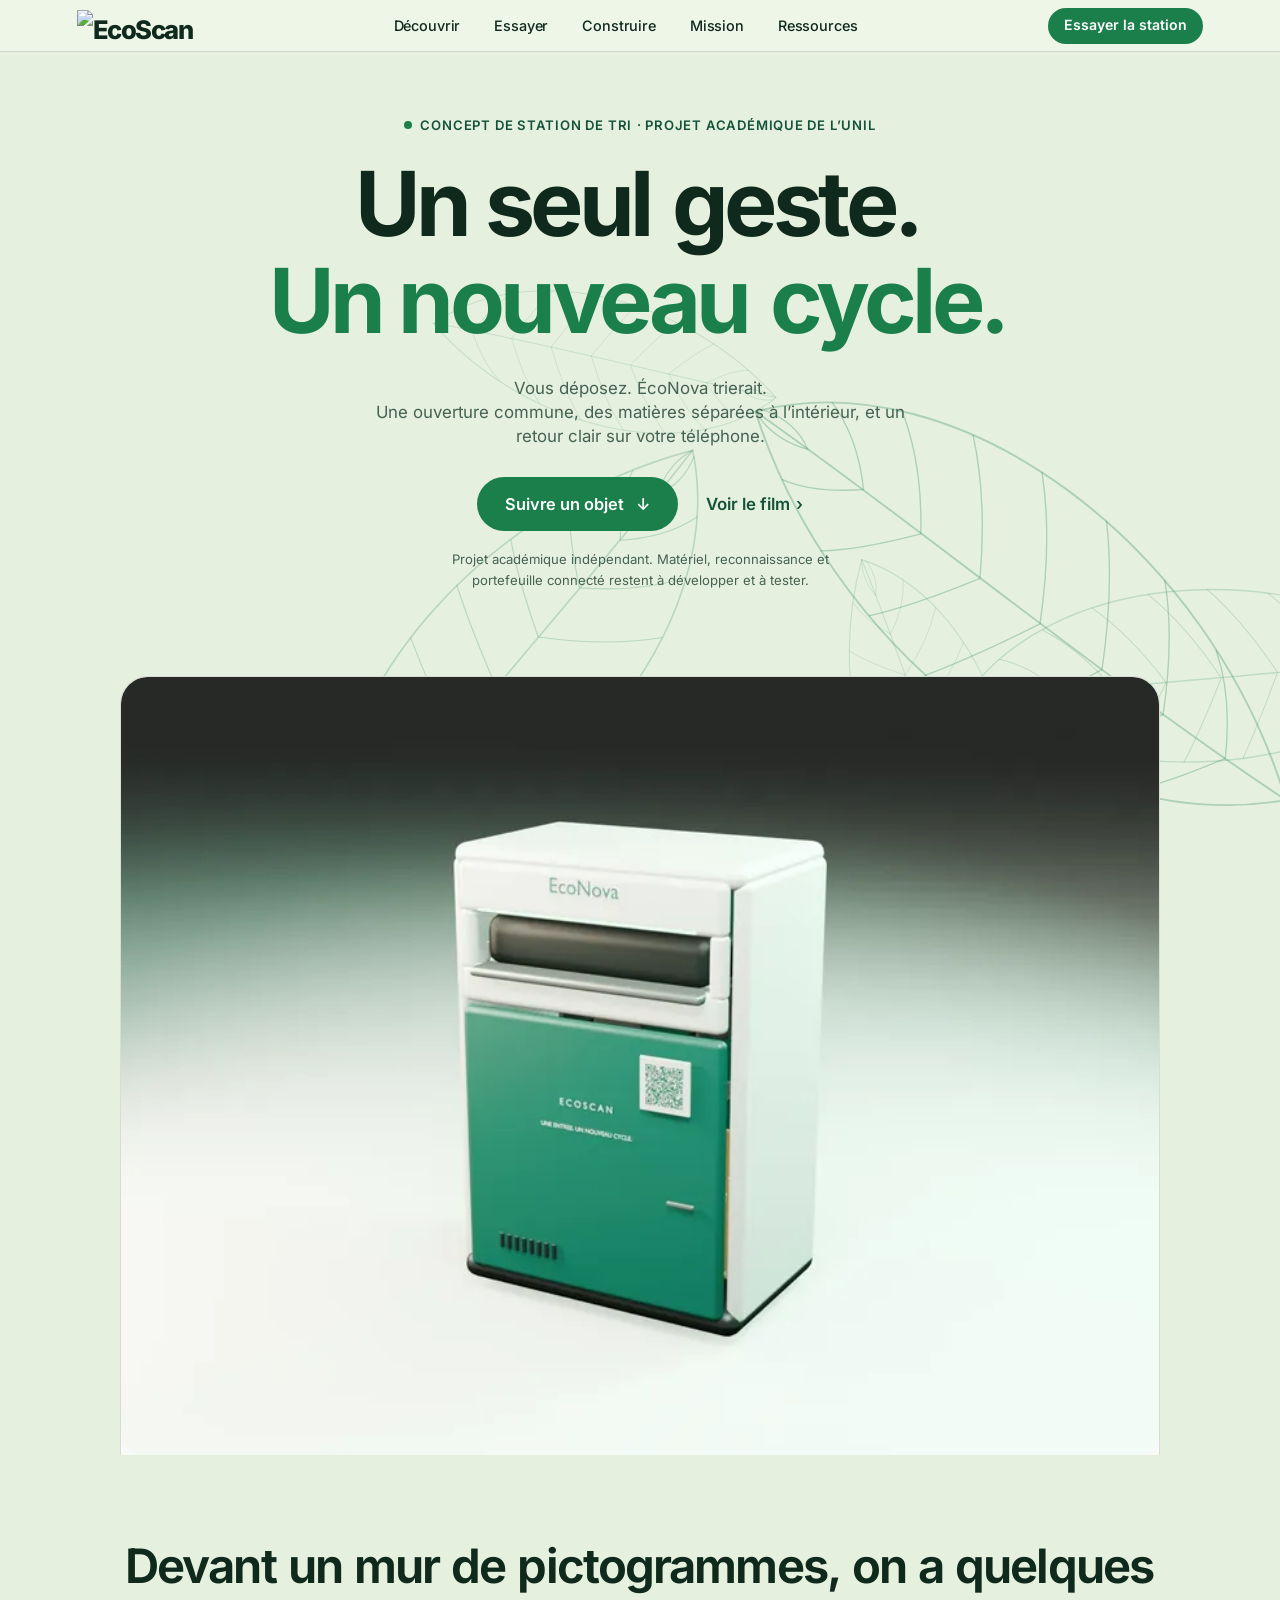
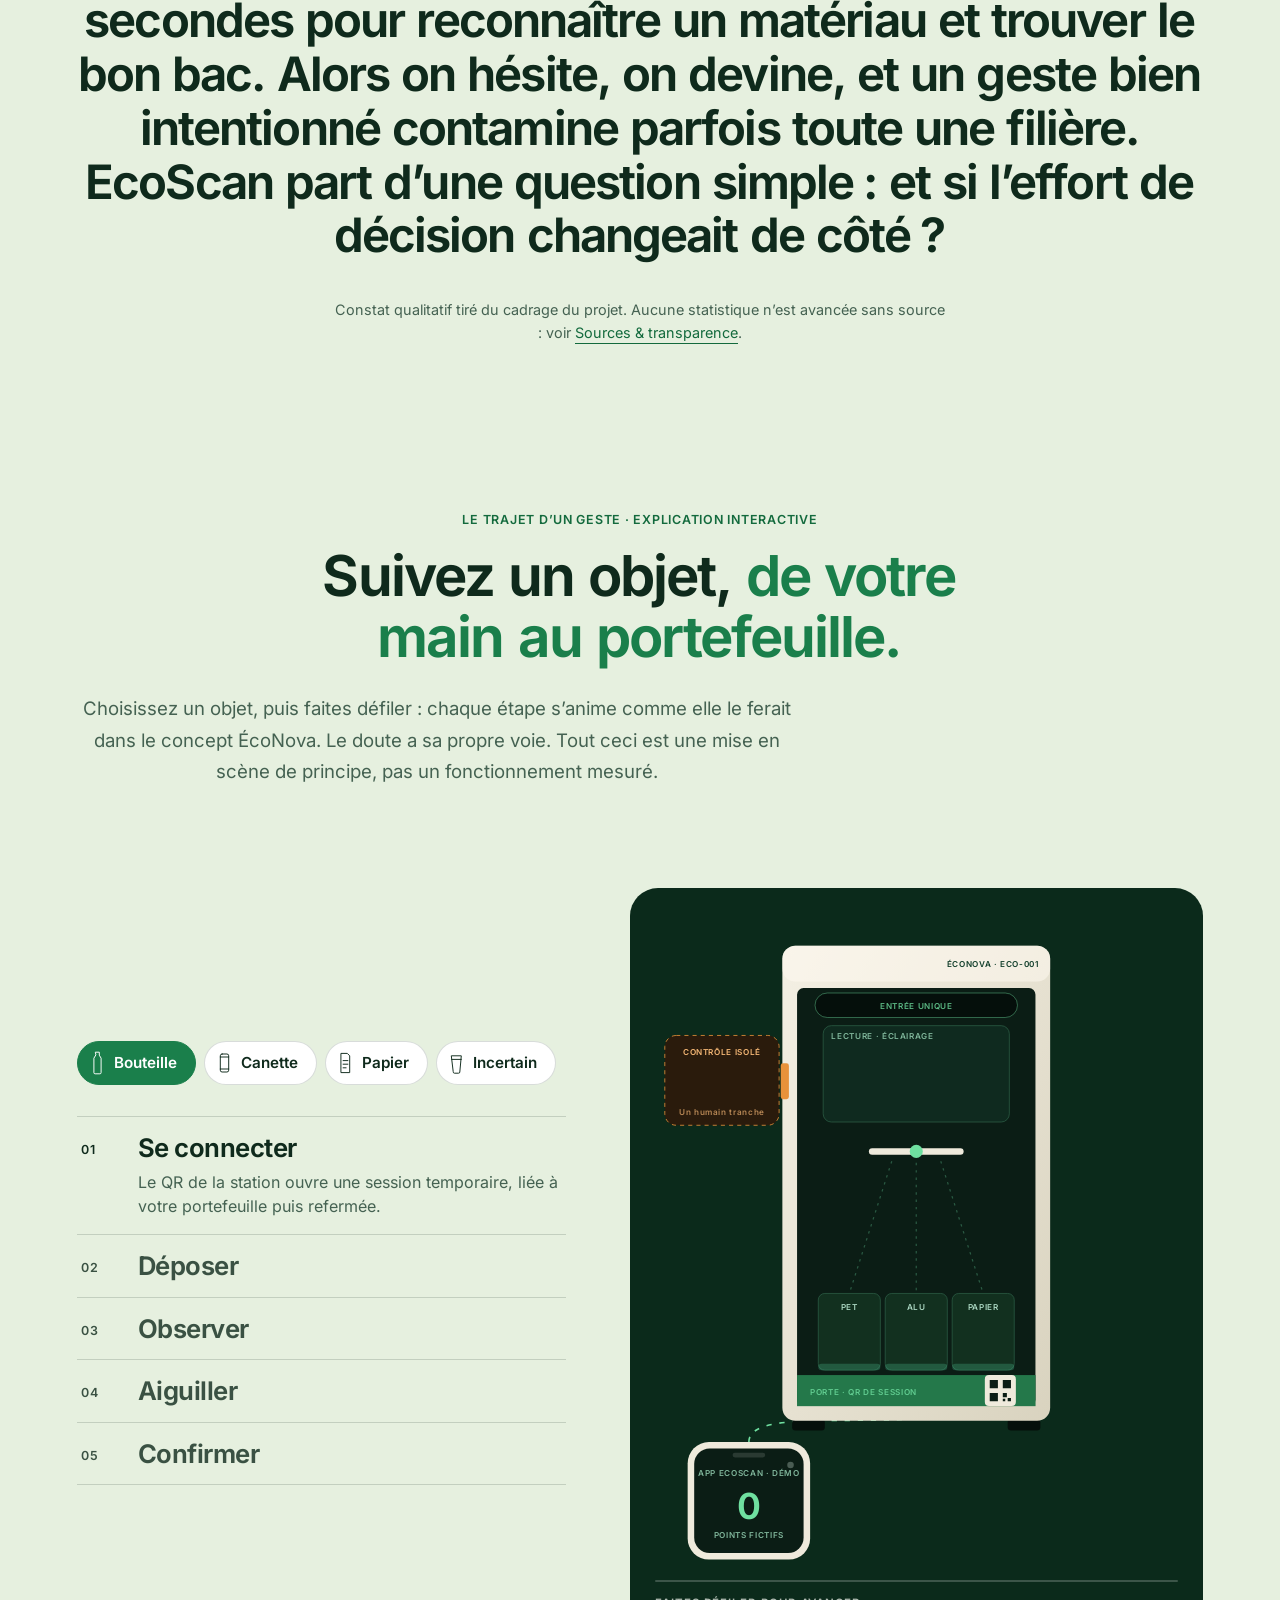
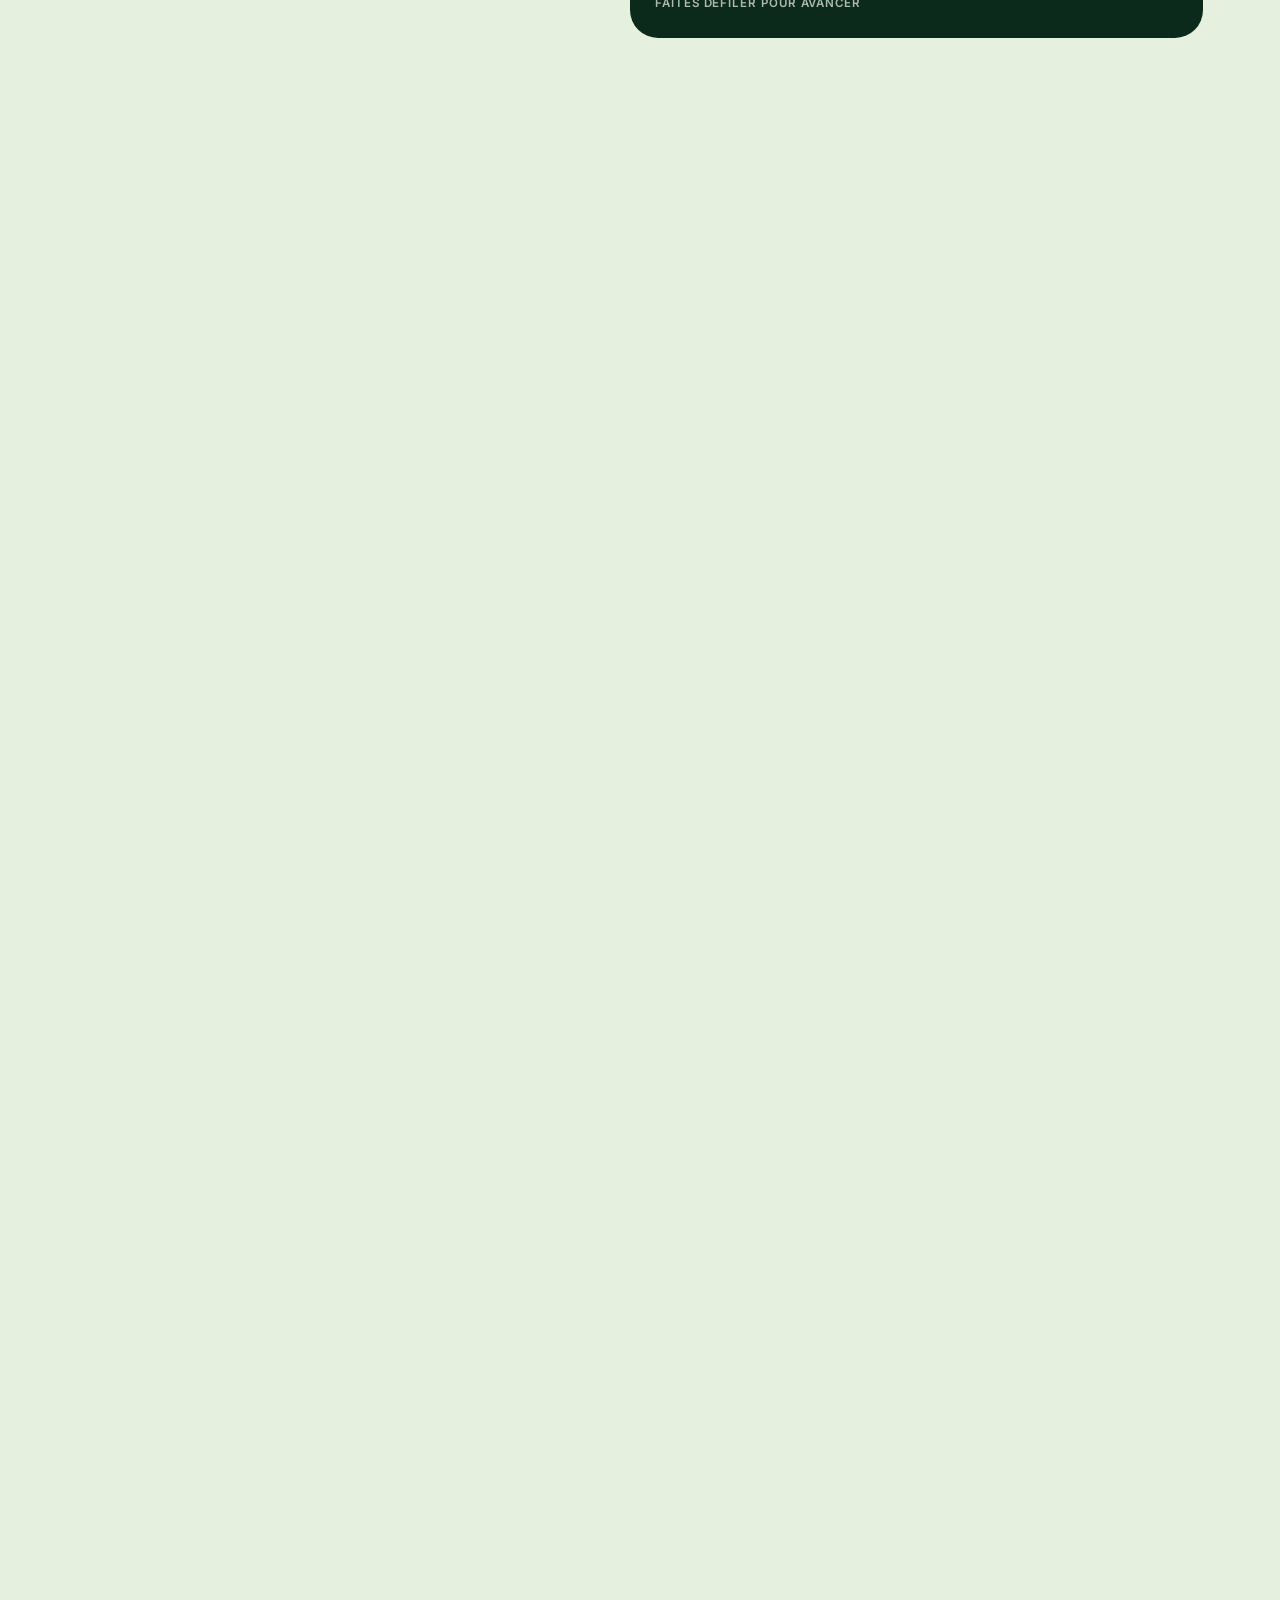
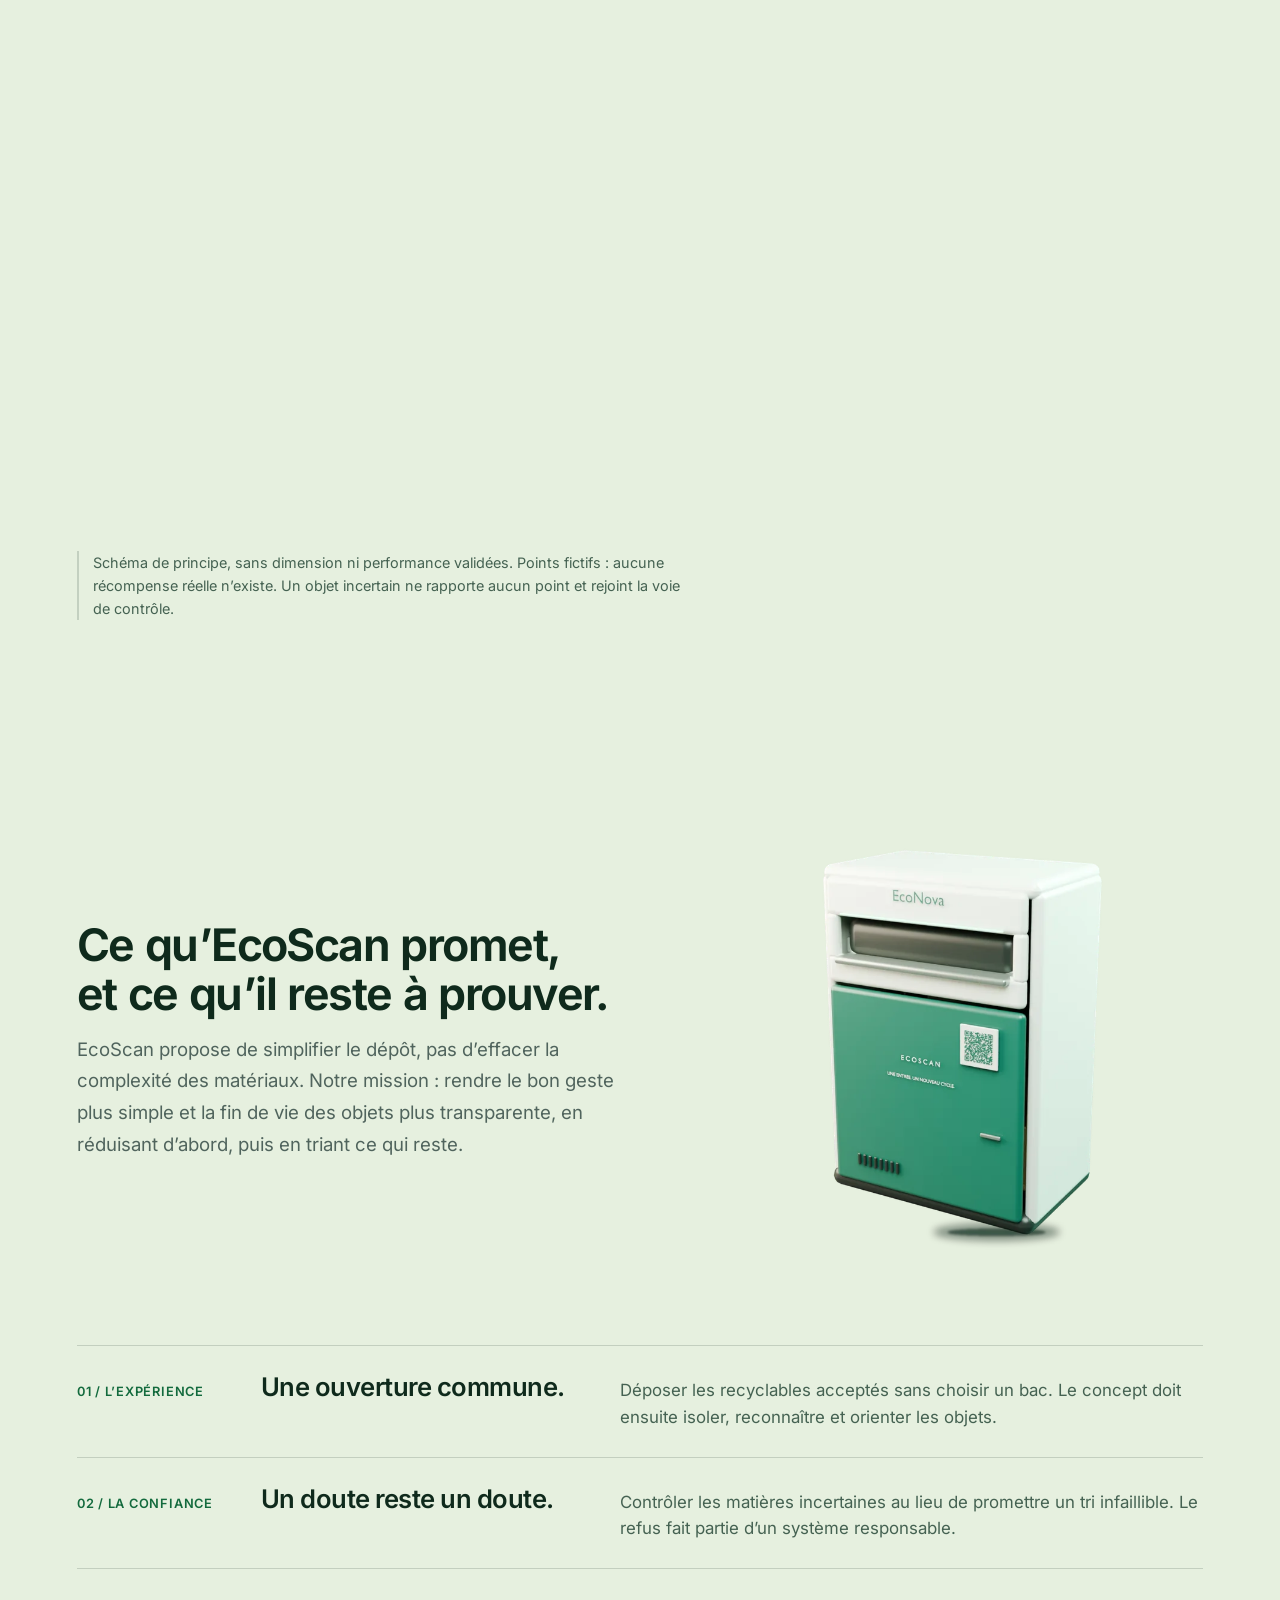
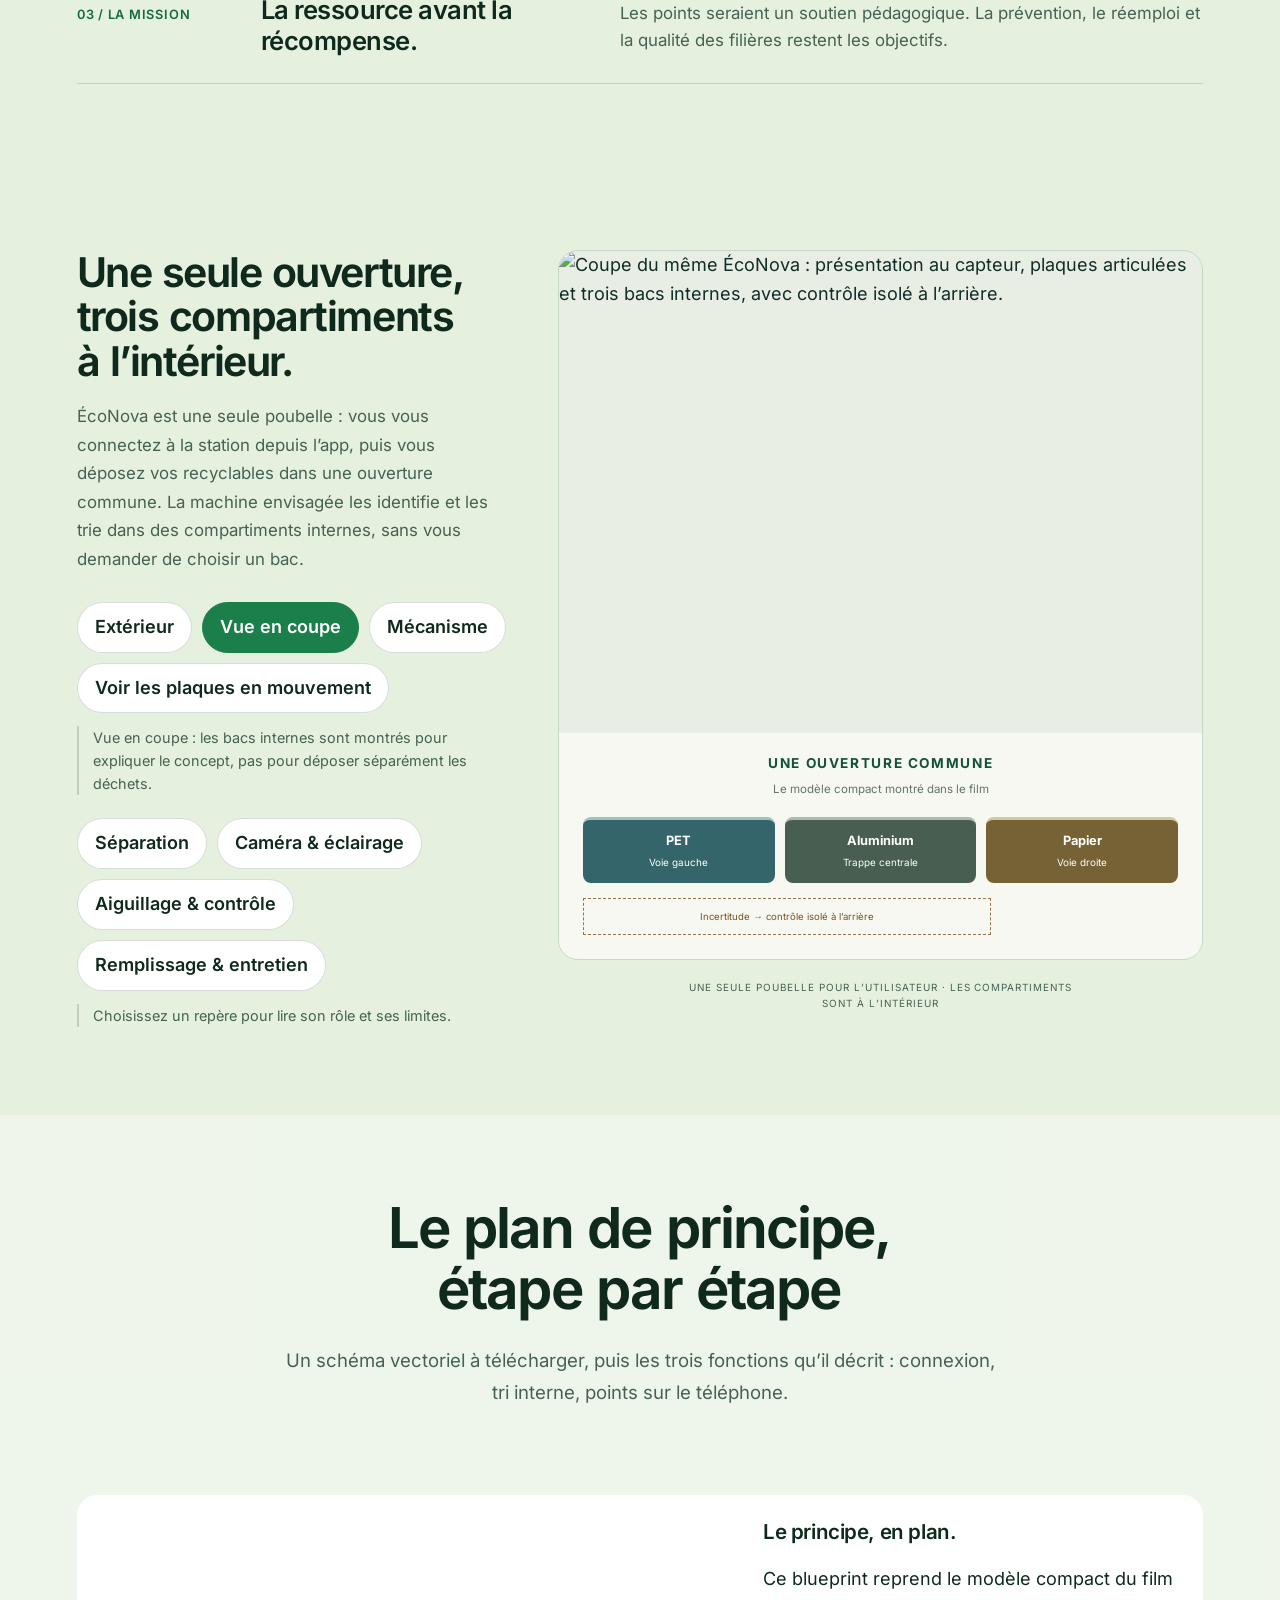
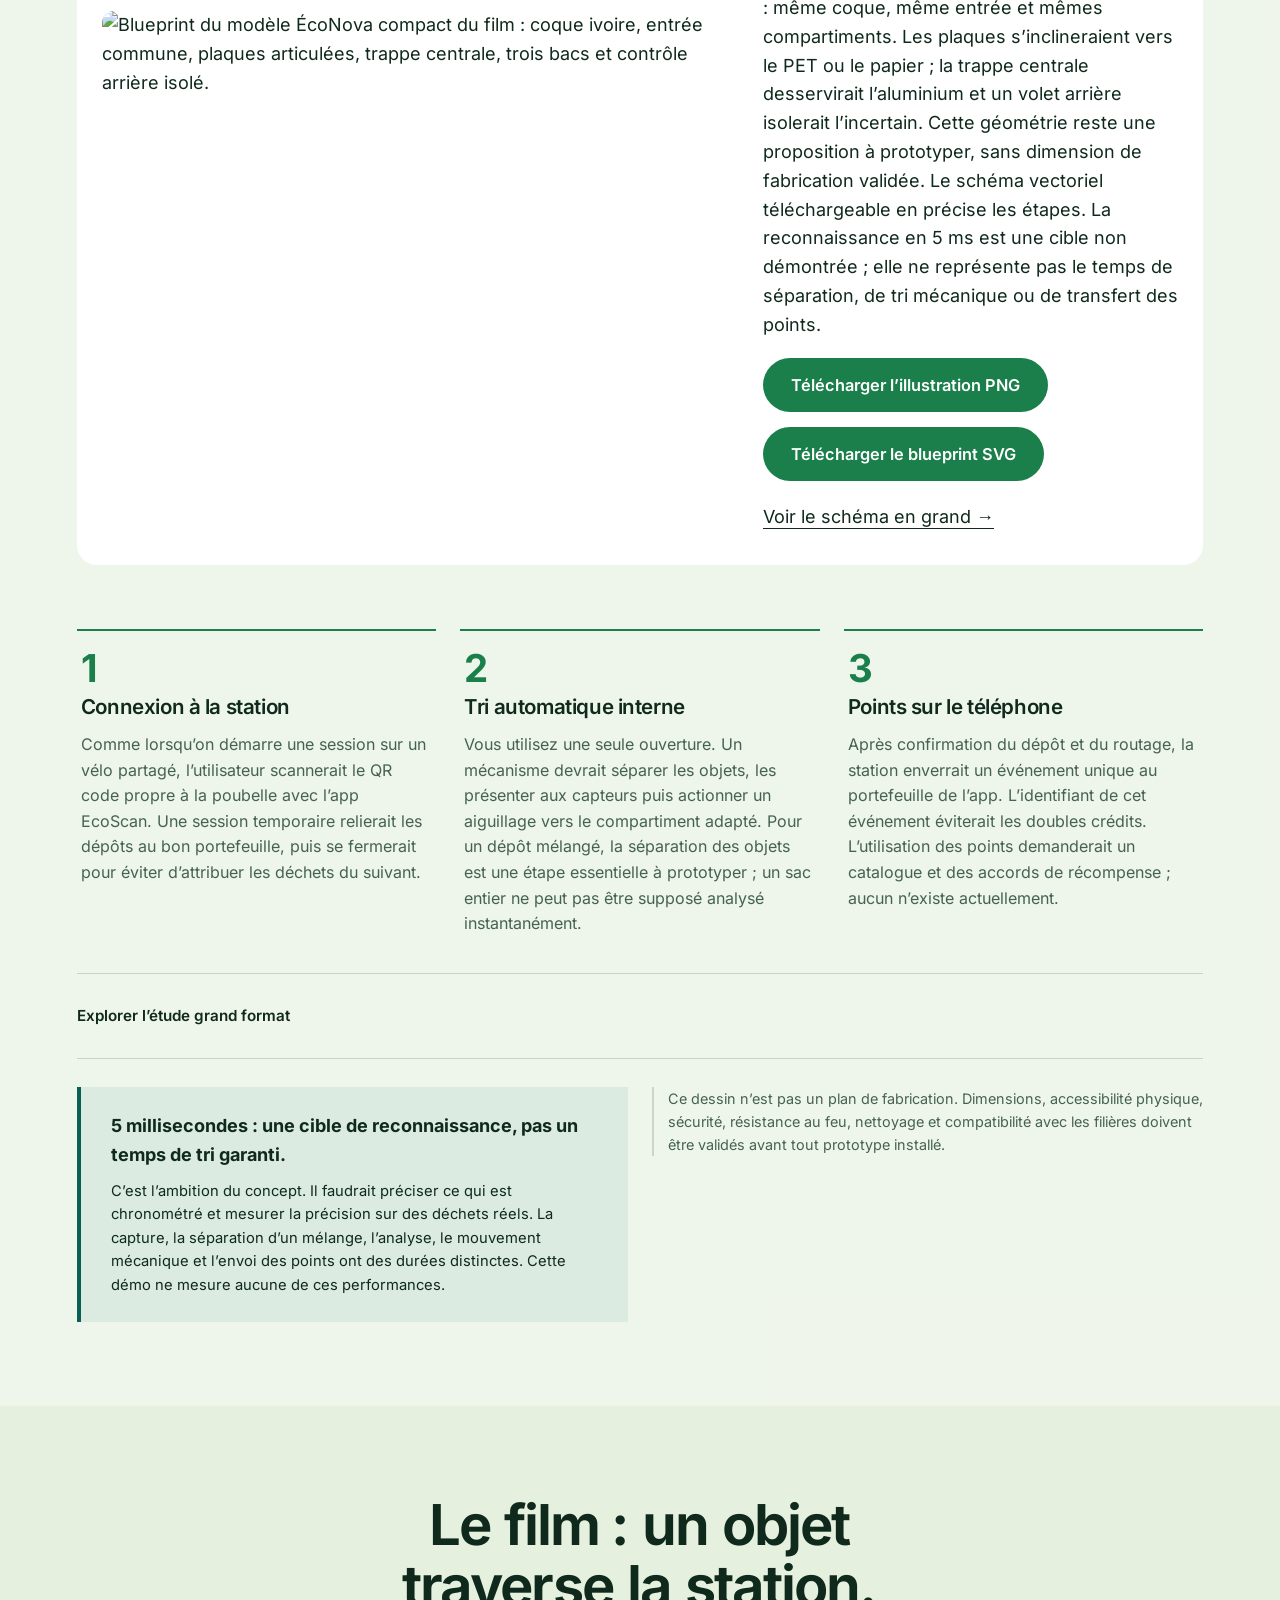
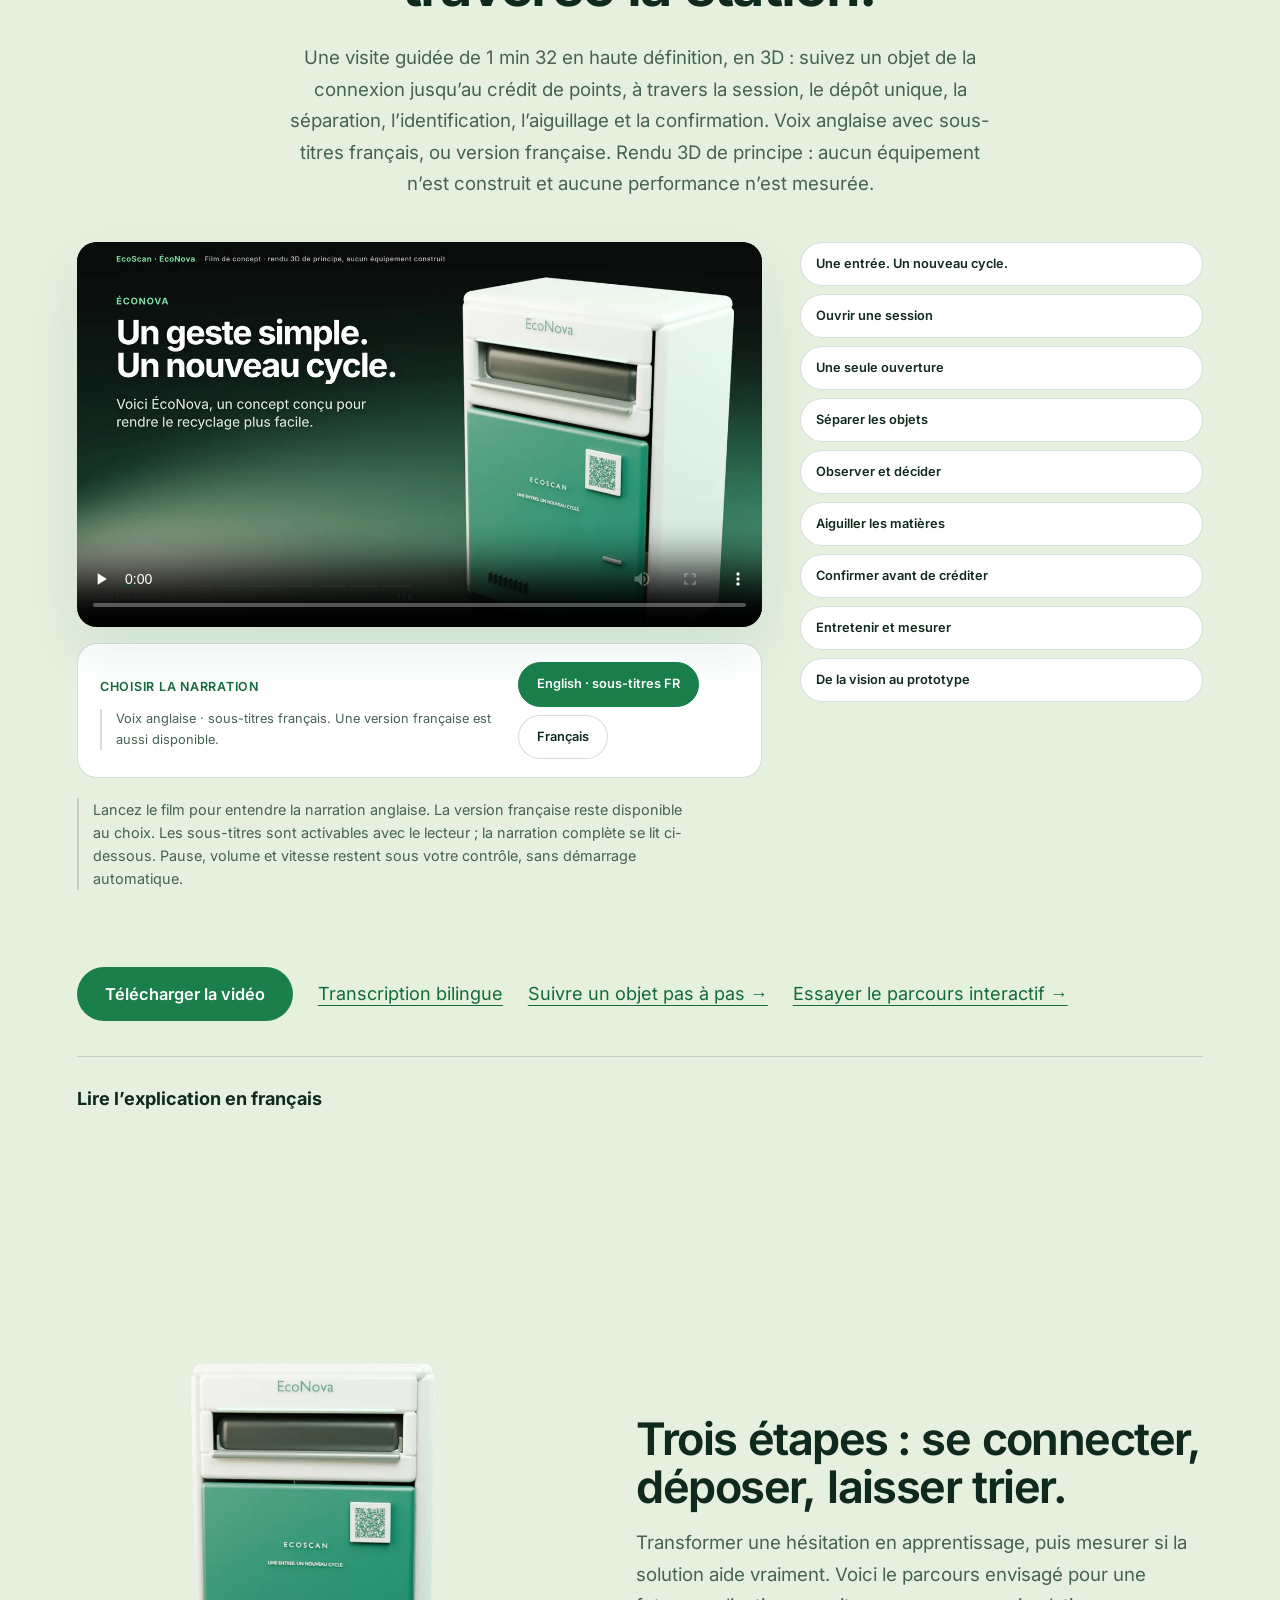
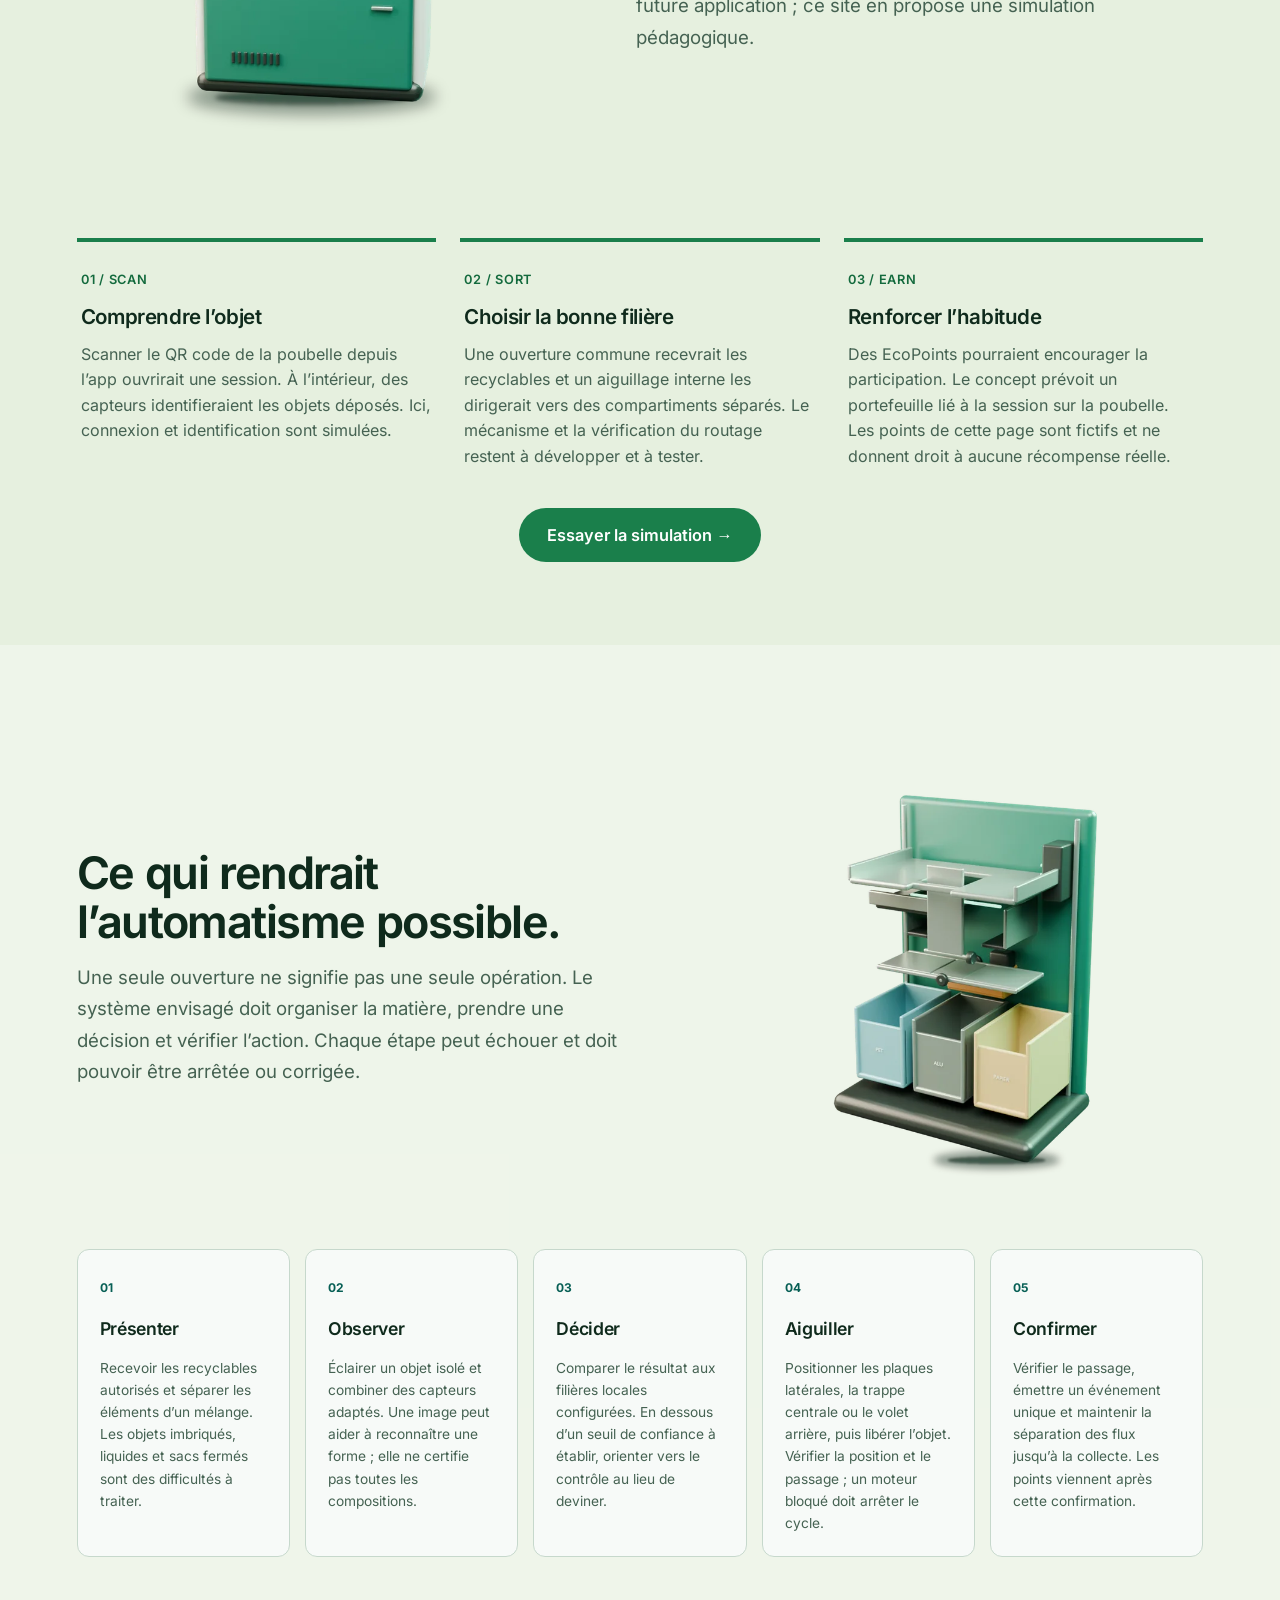
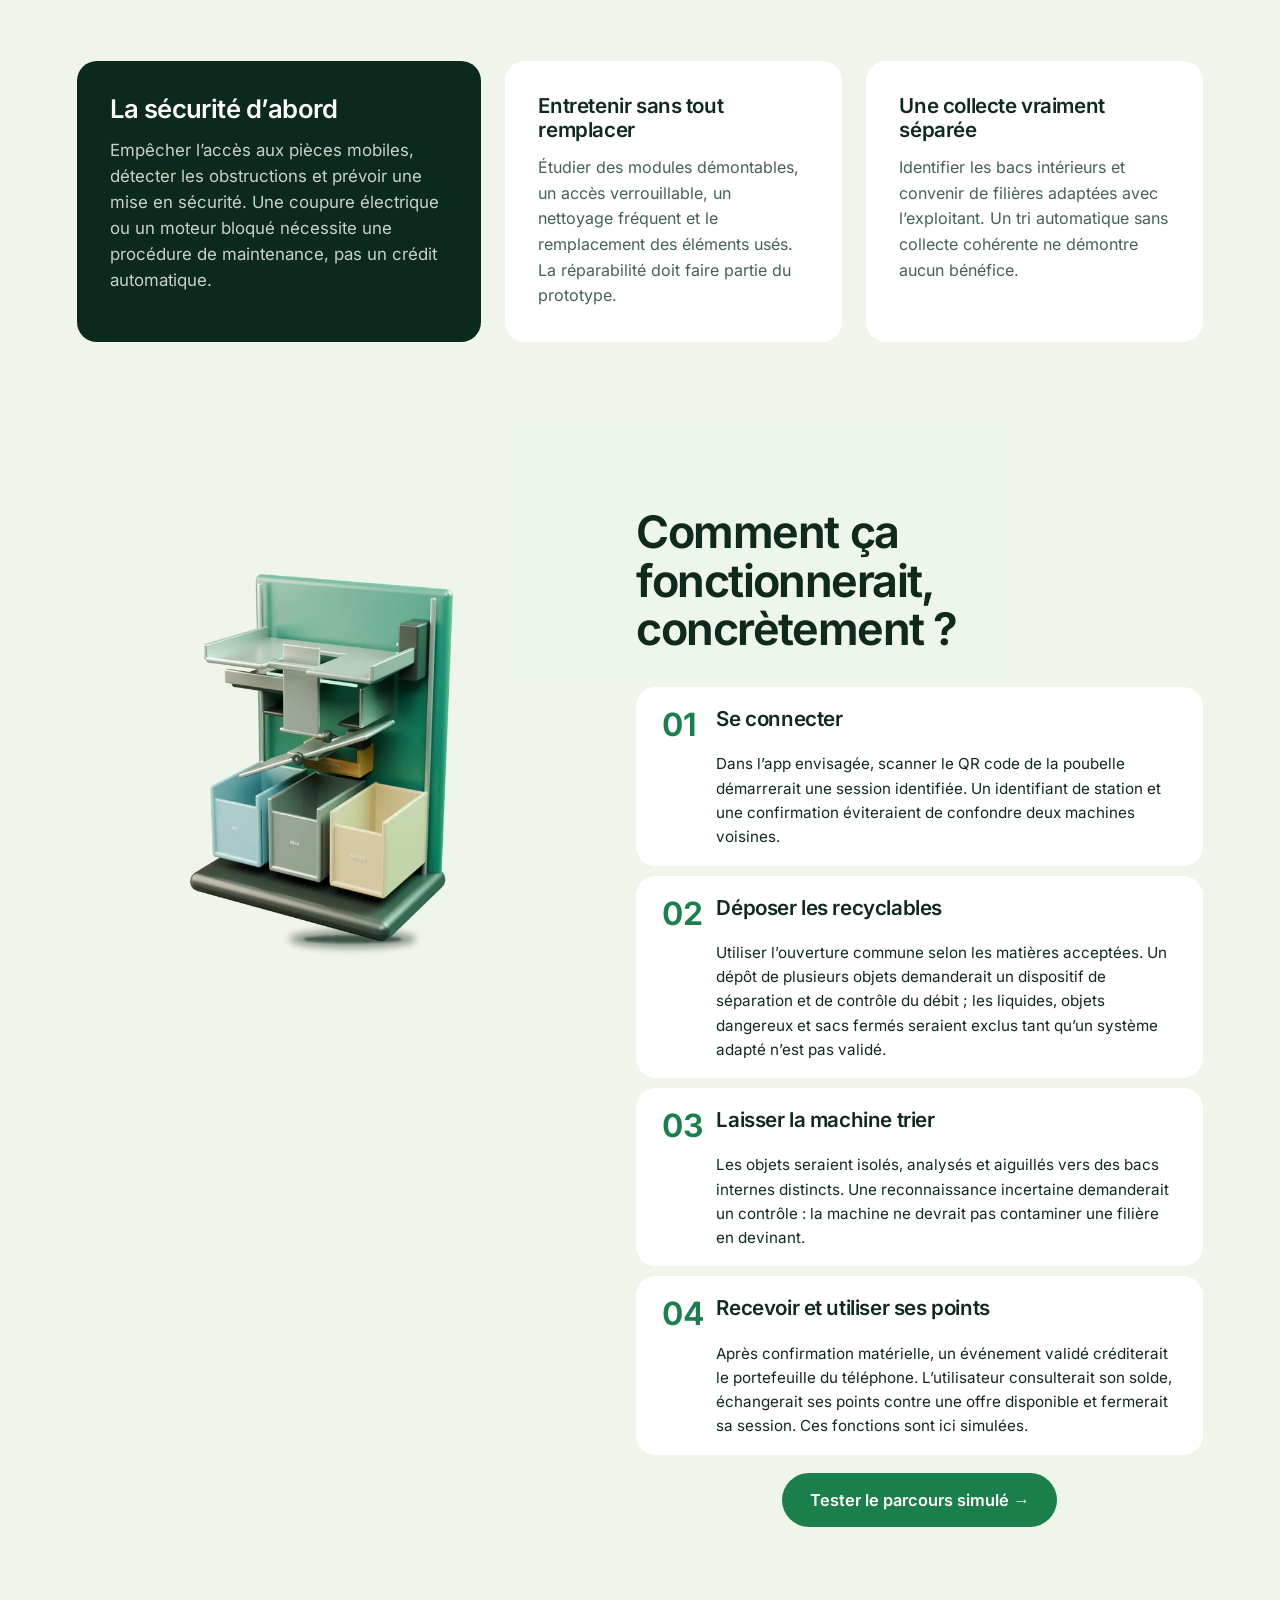
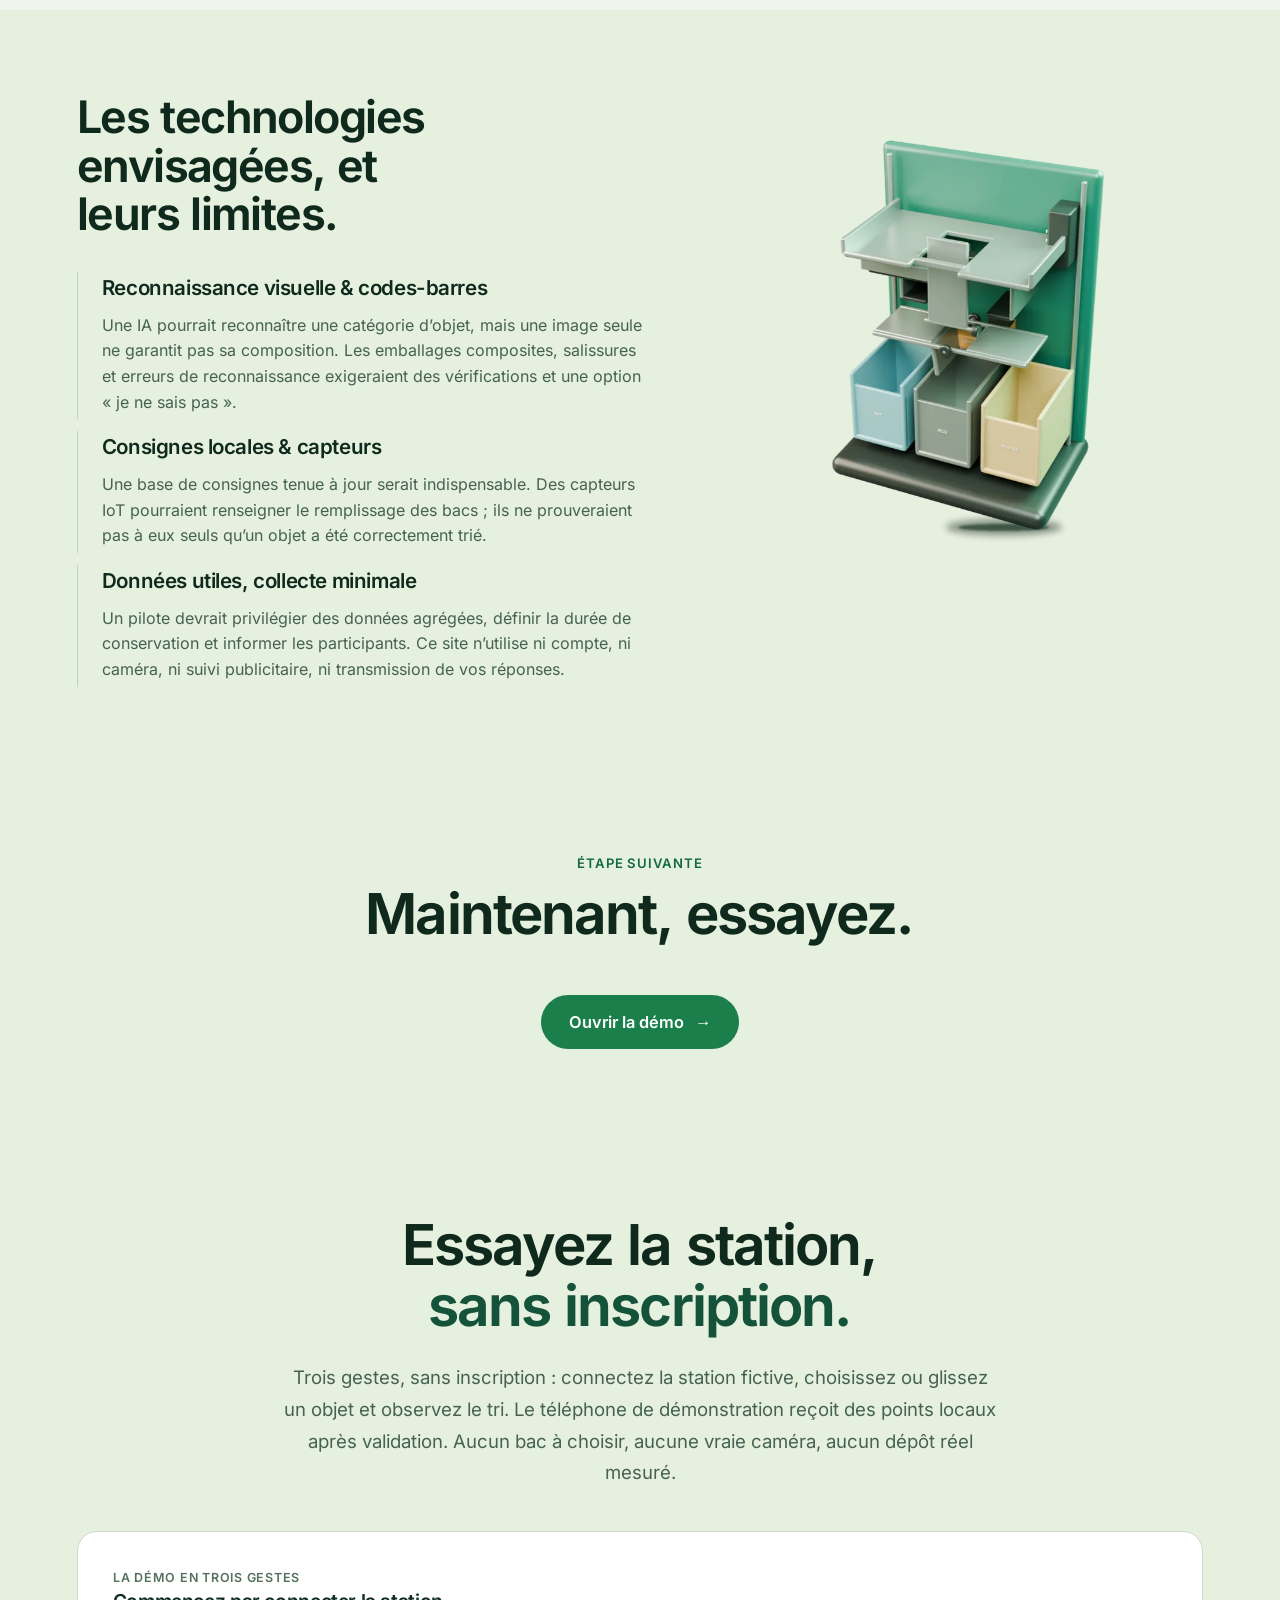
==== commit 54f9614b: "Mouvement : applique la revue d'animations (rideau, survol, manifeste, boucles) - Rideau entre parco" ====
--- a/index.html
+++ b/index.html
@@ -1,5 +1,5 @@
 <!doctype html>
-<html lang="fr"><head><meta charset="utf-8"><meta name="viewport" content="width=device-width, initial-scale=1"><meta name="color-scheme" content="light"><meta name="theme-color" content="#e6f0df"><meta name="description" content="EcoScan : campagne académique non lucrative pour réduire le gaspillage des ressources et explorer des habitudes durables sur le campus de l’UNIL."><title>EcoScan — Un seul geste. Un nouveau cycle.</title><link rel="canonical" href="https://trueballknower.github.io/EcoScan/"><meta property="og:title" content="EcoScan — Un seul geste. Un nouveau cycle."><meta property="og:description" content="ÉcoNova : une seule ouverture, un tri interne envisagé. Découvrez le concept, le film et le plan de prototype d’EcoScan."><meta property="og:type" content="website"><meta property="og:url" content="https://trueballknower.github.io/EcoScan/"><meta property="og:image" content="https://trueballknower.github.io/EcoScan/assets/og-ecoscan.jpg"><meta property="og:image:width" content="1200"><meta property="og:image:height" content="630"><meta property="og:image:alt" content="EcoScan — Un seul geste. Un nouveau cycle. La station ÉcoNova, concept académique."><meta property="og:locale" content="fr_CH"><meta property="og:site_name" content="EcoScan"><meta name="twitter:card" content="summary_large_image"><meta name="twitter:title" content="EcoScan — Un seul geste. Un nouveau cycle."><meta name="twitter:description" content="ÉcoNova : une seule ouverture, un tri interne envisagé. Concept et démonstrateur d’une campagne académique."><meta name="twitter:image" content="https://trueballknower.github.io/EcoScan/assets/og-ecoscan.jpg"><link rel="preload" href="./assets/fonts/inter-latin-wght-normal.woff2" as="font" type="font/woff2" crossorigin><link rel="preload" as="image" type="image/webp" fetchpriority="high" imagesrcset="./assets/econova-compact-studio-800.webp 800w, ./assets/econova-compact-studio.webp 1600w" imagesizes="(max-width:1040px) 100vw, 1040px"><link rel="icon" href="./assets/favicon.svg" type="image/svg+xml"><link rel="icon" href="./assets/icon-32.png" sizes="32x32" type="image/png"><link rel="apple-touch-icon" href="./assets/icon-180.png"><link rel="manifest" href="./manifest.webmanifest"><link rel="stylesheet" href="./site.min.css?v=3aa97375"><script src="./script.js?v=1c82ffe0" defer></script><script src="./product.js?v=e5cc94a9" defer></script><script src="./experience-navigation.js?v=914208f2" defer></script><script src="./experience-shop.js?v=a723d33b" defer></script><script src="./assets/vendor/gsap.min.js" defer></script><script src="./premium.js?v=951807ee" defer></script><script type="application/ld+json">{"@context":"https://schema.org","@type":"WebSite","name":"EcoScan","url":"https://trueballknower.github.io/EcoScan/","inLanguage":"fr","description":"Campagne académique non lucrative et démonstrateur : réduire le gaspillage des ressources, tester un concept de station de tri."}</script></head><body><a class="skip" href="#main">Aller au contenu</a><div id="reading-progress" aria-hidden="true"></div><header><a href="#accueil" class="brand product-brand" aria-label="EcoScan, accueil"><img src="./assets/logo-ecoscan.svg" alt="EcoScan" width="178" height="42"></a><a class="header-cta" href="#demo">Essayer la station</a><button id="menu-button" class="menu-button" aria-expanded="false" aria-controls="navigation" hidden>Menu</button><nav id="navigation" aria-label="Navigation principale"><a href="#accueil" data-nav-group="discover">Découvrir</a><a href="#demo" data-nav-group="try">Essayer</a><a href="#faisabilite" data-nav-group="build">Construire</a><a href="#mission" data-nav-group="mission">Mission</a><a href="#ressources" data-nav-group="resources">Ressources</a></nav></header><aside id="workspace-guide" class="workspace-guide" aria-label="Votre parcours" hidden>
+<html lang="fr"><head><meta charset="utf-8"><meta name="viewport" content="width=device-width, initial-scale=1"><meta name="color-scheme" content="light"><meta name="theme-color" content="#e6f0df"><meta name="description" content="EcoScan : campagne académique non lucrative pour réduire le gaspillage des ressources et explorer des habitudes durables sur le campus de l’UNIL."><title>EcoScan — Un seul geste. Un nouveau cycle.</title><link rel="canonical" href="https://trueballknower.github.io/EcoScan/"><meta property="og:title" content="EcoScan — Un seul geste. Un nouveau cycle."><meta property="og:description" content="ÉcoNova : une seule ouverture, un tri interne envisagé. Découvrez le concept, le film et le plan de prototype d’EcoScan."><meta property="og:type" content="website"><meta property="og:url" content="https://trueballknower.github.io/EcoScan/"><meta property="og:image" content="https://trueballknower.github.io/EcoScan/assets/og-ecoscan.jpg"><meta property="og:image:width" content="1200"><meta property="og:image:height" content="630"><meta property="og:image:alt" content="EcoScan — Un seul geste. Un nouveau cycle. La station ÉcoNova, concept académique."><meta property="og:locale" content="fr_CH"><meta property="og:site_name" content="EcoScan"><meta name="twitter:card" content="summary_large_image"><meta name="twitter:title" content="EcoScan — Un seul geste. Un nouveau cycle."><meta name="twitter:description" content="ÉcoNova : une seule ouverture, un tri interne envisagé. Concept et démonstrateur d’une campagne académique."><meta name="twitter:image" content="https://trueballknower.github.io/EcoScan/assets/og-ecoscan.jpg"><link rel="preload" href="./assets/fonts/inter-latin-wght-normal.woff2" as="font" type="font/woff2" crossorigin><link rel="preload" as="image" type="image/webp" fetchpriority="high" imagesrcset="./assets/econova-compact-studio-800.webp 800w, ./assets/econova-compact-studio.webp 1600w" imagesizes="(max-width:1040px) 100vw, 1040px"><link rel="icon" href="./assets/favicon.svg" type="image/svg+xml"><link rel="icon" href="./assets/icon-32.png" sizes="32x32" type="image/png"><link rel="apple-touch-icon" href="./assets/icon-180.png"><link rel="manifest" href="./manifest.webmanifest"><link rel="stylesheet" href="./site.min.css?v=65755743"><script src="./script.js?v=1c82ffe0" defer></script><script src="./product.js?v=e5cc94a9" defer></script><script src="./experience-navigation.js?v=914208f2" defer></script><script src="./experience-shop.js?v=a723d33b" defer></script><script src="./assets/vendor/gsap.min.js" defer></script><script src="./premium.js?v=a45d21bf" defer></script><script type="application/ld+json">{"@context":"https://schema.org","@type":"WebSite","name":"EcoScan","url":"https://trueballknower.github.io/EcoScan/","inLanguage":"fr","description":"Campagne académique non lucrative et démonstrateur : réduire le gaspillage des ressources, tester un concept de station de tri."}</script></head><body><a class="skip" href="#main">Aller au contenu</a><div id="reading-progress" aria-hidden="true"></div><header><a href="#accueil" class="brand product-brand" aria-label="EcoScan, accueil"><img src="./assets/logo-ecoscan.svg" alt="EcoScan" width="178" height="42"></a><a class="header-cta" href="#demo">Essayer la station</a><button id="menu-button" class="menu-button" aria-expanded="false" aria-controls="navigation" hidden>Menu</button><nav id="navigation" aria-label="Navigation principale"><a href="#accueil" data-nav-group="discover">Découvrir</a><a href="#demo" data-nav-group="try">Essayer</a><a href="#faisabilite" data-nav-group="build">Construire</a><a href="#mission" data-nav-group="mission">Mission</a><a href="#ressources" data-nav-group="resources">Ressources</a></nav></header><aside id="workspace-guide" class="workspace-guide" aria-label="Votre parcours" hidden>
   <div><span class="eyebrow">ECOSCAN / VOTRE PARCOURS</span><strong id="workspace-title">Découvrir ÉcoNova</strong><p id="workspace-summary"></p></div>
   <nav id="workspace-shortcuts" aria-label="Accès directs du parcours"></nav>
 </aside>
@@ -113,7 +113,7 @@
 <section data-view-group="try" class="section eco-app-section" id="app">
   
   <h2>L’app envisagée : la suite du geste, sur votre téléphone.</h2>
-  <p class="lead">Connexion, suivi du dépôt, portefeuille : une interface simple pour comprendre le parcours. Essayez ce prototype dans la page, sans compte ni téléchargement.</p>
+  <p class="lead">Connexion, suivi du dépôt, portefeuille : une interface simple pour comprendre le parcours. Essayez ce prototype dans la page, sans compte ni téléchargement. Une version installable pour téléphone, qui fonctionne aussi sans connexion, partage le même solde de points fictifs : <a href="./app/">ouvrir l’application mobile</a>.</p>
   <div class="eco-app-layout">
     <div class="eco-app-story">
       <h3>Le bon écran, au bon moment.</h3>
@@ -270,4 +270,4 @@
 <section data-view-group="resources" class="section tint" id="faq"><h2>Du concret,<br>sans fausse promesse.</h2><div class="faq-list"><details><summary>Les poubelles EcoScan existent-elles déjà ?</summary><p>Non. La station présentée ici est un concept visuel, pas un produit fabriqué ni installé sur le campus. Le site permet de tester un parcours pédagogique avant d’envisager un pilote.</p></details><details><summary>Est-ce que la simulation utilise une vraie IA ?</summary><p>Non. Elle part de l’objet que vous sélectionnez et affiche une réponse programmée. Les scénarios difficiles invitent à vérifier la consigne plutôt qu’à deviner.</p></details><details><summary>Les EcoPoints donnent-ils droit à un cadeau ?</summary><p>Non. Ils sont fictifs, conservés seulement dans votre navigateur, et sans valeur financière. Aucun partenaire ni programme de récompense réel n’est annoncé.</p></details><details><summary>Que faire d’un objet qui n’apparaît pas dans la démo ?</summary><p>Consultez les consignes du point de collecte. Les piles, appareils électroniques, produits chimiques et objets dangereux nécessitent des filières spécifiques ; ne les déposez pas dans l’ouverture de la station imaginée.</p></details><details><summary>Que se passe-t-il si la connexion tombe ?</summary><p>Une machine réelle pourrait continuer le tri local si ses capteurs et son mécanisme restent opérationnels, puis synchroniser des événements sécurisés plus tard. Cette stratégie reste à développer. Dans cette démo, le dépôt et la connexion sont suspendus hors ligne pour ne pas prétendre transférer des points.</p></details><details><summary>Comment proposer ce projet sur un campus ?</summary><p>Commencer par discuter avec les responsables des infrastructures et de la durabilité, confirmer les filières et demander les autorisations. Un test de signalétique et des retours utilisateurs peuvent précéder tout investissement matériel.</p></details></div></section>
 <section data-view-group="resources" class="section sources" id="sources"><h2>Une démarche transparente.</h2><p>Source principale : présentation EcoScan en neuf slides, année non indiquée, et brief académique transmis pour ce projet. Les contenus ont été adaptés au cadre d’une campagne non lucrative ; les chiffres d’ambition sont conservés et explicitement qualifiés. La recherche technique supplémentaire repose sur des artefacts expérimentaux effectivement consultés, détaillés dans la section Innovation et le dossier de références. Ces projets ne sont ni des partenaires ni une validation d’EcoScan.</p><p>Le chiffre « nearly one in three items » du support original n’est pas repris comme fait vérifié, faute de source. Les illustrations d’origine et le logo n’ont pas été fournis : les visuels de ce site sont des créations abstraites, pas le logo original.</p><p>Pour vérifier les consignes actuelles, consultez les indications du point de collecte et les ressources officielles : <a href="https://www.unil.ch/durable" target="_blank" rel="noopener noreferrer">UNIL — durabilité</a> et <a href="https://www.bafu.admin.ch/" target="_blank" rel="noopener noreferrer">Office fédéral de l’environnement</a>. Ces liens sont des ressources de consultation, sans partenariat ; aucun chiffre d’impact externe n’est utilisé sur ce site. Le rapprochement avec les ODD s’appuie sur le cadre des Nations Unies (Agenda 2030, 2015), sans affiliation officielle.</p></section>
 <section data-view-group="resources" class="section next-step" id="suite-ressources" aria-label="Étape suivante"><p class="next-kicker">Étape suivante</p><h2>Reprendre depuis le début.</h2><a class="button" href="#accueil"><span>Retour à l’accueil</span><i aria-hidden="true">→</i></a></section>
-</main><footer><div class="footer-cta"><p class="footer-kicker">Prochaine étape</p><p class="footer-big">Un seul geste.<br><em>À vous de jouer.</em></p><div class="footer-actions"><a class="button light magnetic" href="#demo"><span>Essayer la station</span><i aria-hidden="true">→</i></a><a class="hero-link" href="#trajet">Revoir le trajet d’un objet</a></div></div><div class="footer-base"><p class="credits">Visuels : rendus 3D réalisés avec Blender à partir du modèle du projet, et illustrations générées par IA (Higgsfield, modèle Z Image). Ce sont des concepts visuels : aucun équipement n’est construit.</p><a class="brand product-footer-brand" href="#accueil"><img src="./assets/logo-ecoscan.svg" alt="EcoScan" width="178" height="42" loading="lazy" decoding="async"></a><p>Projet académique — HEC Lausanne, Université de Lausanne<br>Albin Krasniqi</p><div><strong>Thank you.</strong><p>Un seul geste. Un nouveau cycle.</p><a href="#sources">Sources & transparence</a> · <a href="#accueil">Retour en haut ↑</a></div></div></footer><a href="#accueil" id="back-top" class="back-top" aria-label="Retour en haut" hidden>↑</a></body></html>+</main><footer><div class="footer-cta"><p class="footer-kicker">Prochaine étape</p><p class="footer-big">Un seul geste.<br><em>À vous de jouer.</em></p><div class="footer-actions"><a class="button light magnetic" href="#demo"><span>Essayer la station</span><i aria-hidden="true">→</i></a><a class="hero-link" href="#trajet">Revoir le trajet d’un objet</a></div></div><div class="footer-base"><p class="credits">Visuels : rendus 3D réalisés avec Blender à partir du modèle du projet, et illustrations générées par IA (Higgsfield, modèle Z Image). Ce sont des concepts visuels : aucun équipement n’est construit.</p><a class="brand product-footer-brand" href="#accueil"><img src="./assets/logo-ecoscan.svg" alt="EcoScan" width="178" height="42" loading="lazy" decoding="async"></a><p>Projet académique — HEC Lausanne, Université de Lausanne<br>Albin Krasniqi</p><div><strong>Thank you.</strong><p>Un seul geste. Un nouveau cycle.</p><a href="./app/">Application mobile</a> · <a href="#sources">Sources & transparence</a> · <a href="#accueil">Retour en haut ↑</a></div></div></footer><a href="#accueil" id="back-top" class="back-top" aria-label="Retour en haut" hidden>↑</a></body></html>
--- a/site.min.css
+++ b/site.min.css
@@ -1,5 +1,5 @@
-:root{--green:#075f55;--aqua:#13a89e;--mint:#b9dfc9;--ink:#172522;--paper:#f7faf8;--muted:#50645d}*{box-sizing:border-box}html{scroll-behavior:smooth;scroll-padding-top:90px}body{margin:0;background:var(--paper);color:var(--ink);font-family:Arial,Helvetica,sans-serif;line-height:1.65}a{color:inherit;text-underline-offset:4px}button,select{font:inherit}button,a,select{-webkit-tap-highlight-color:transparent}button{cursor:pointer}button:disabled{cursor:default}a:focus-visible,button:focus-visible,select:focus-visible{outline:3px solid #d48022;outline-offset:5px}h1,h2,h3,p{margin-top:0}h1,h2{line-height:1.04;letter-spacing:-.055em}h2{font-size:clamp(2.3rem,5.5vw,4.7rem);margin-bottom:30px}h3{line-height:1.25;font-size:1.3rem;letter-spacing:-.025em}p{max-width:74ch}header{height:84px;display:flex;align-items:center;justify-content:space-between;padding:0 5%;position:sticky;top:0;z-index:20;background:rgba(247,250,248,.96);border-bottom:1px solid #dbe6df}.brand{display:inline-flex;align-items:center;gap:9px;font-weight:800;font-size:1.6rem;text-decoration:none;letter-spacing:-.06em}.brand-mark{background:var(--green);color:var(--mint);width:31px;height:31px;border-radius:10px;display:grid;place-items:center}.brand-dot{color:var(--aqua);margin-left:-9px}nav{display:flex;gap:28px;align-items:center}nav a{font-size:.85rem;text-decoration:none;font-weight:600}.nav-cta{border:1px solid #bdcdc3;border-radius:30px;padding:10px 18px}.menu-button{display:none;background:none;border:1px solid var(--green);border-radius:20px;padding:5px 16px}.skip{position:fixed;top:-100px;left:20px;z-index:100;background:white;padding:10px}.skip:focus{top:10px}.hero{position:relative;min-height:730px;overflow:hidden;background:radial-gradient(ellipse at 80% 45%,#146862 0,#063d38 45%,#042b29 100%);color:var(--paper);padding:80px 7% 95px}.hero-copy{position:relative;z-index:2;width:60%}.eyebrow{font-size:.72rem;letter-spacing:.16em;font-weight:700;text-transform:uppercase;margin-bottom:25px}.hero .eyebrow{color:var(--mint)}h1{font-size:clamp(3.6rem,7.3vw,7.2rem);margin-bottom:28px}em{font-style:normal;color:var(--mint)}.hero-copy>p:first-of-type{font-size:1.05rem;font-weight:600}.hero-description{font-size:1rem;color:#c9ddd4}.hero-actions{display:flex;gap:28px;align-items:center;margin-top:34px}.button{display:inline-block;border:0;border-radius:30px;background:var(--green);color:white;padding:13px 24px;text-decoration:none;font-weight:700;font-size:.9rem;transition:transform .2s,background .2s}.button:hover{transform:translateY(-2px);background:#08473f}.button.light{background:var(--mint);color:#063d38}.button.light:hover{background:white}.hero-link{font-size:.9rem;font-weight:600}.planet-scene{position:absolute;width:520px;height:520px;right:-30px;top:105px}.planet{position:absolute;inset:45px;border-radius:50%;overflow:hidden;background:radial-gradient(circle at 35% 25%,#93d4da,#289995 40%,#075663 72%);box-shadow:0 0 65px #53bca640,inset -45px -20px 70px #021c32;transform:rotate(-20deg);animation:float 12s ease-in-out infinite}.land{position:absolute;background:linear-gradient(135deg,#b5d0a1,#3c8c6b);filter:drop-shadow(8px 6px 12px #033d4380);border-radius:40% 60% 35% 65%}.land-one{width:47%;height:39%;top:9%;left:5%;clip-path:polygon(12% 3%,67% 0,98% 25%,80% 49%,100% 71%,59% 81%,40% 100%,16% 60%,0 36%)}.land-two{width:34%;height:55%;top:43%;left:32%;clip-path:polygon(0 0,70% 3%,100% 28%,66% 47%,56% 78%,22% 100%,13% 51%)}.land-three{width:27%;height:35%;right:-5%;top:21%;transform:rotate(30deg)}.planet-shade{position:absolute;inset:0;border-radius:50%;background:radial-gradient(circle at 26% 24%,transparent 35%,#001c33aa 95%);box-shadow:inset 8px 8px 30px #d5f7dc44}.orbit{position:absolute;inset:5px;border:1px solid #a8d9e94d;border-radius:50%;transform:rotate(25deg) scaleY(.8)}.planet-caption{position:absolute;bottom:-20px;right:90px;font-size:.75rem;letter-spacing:.19em;color:#b9dfc9}.hero-bottom{position:absolute;bottom:27px;left:7%;right:7%;display:flex;justify-content:space-between;align-items:center;border-top:1px solid #b9dfc933;padding-top:18px;font-size:.62rem;letter-spacing:.12em}.hero-bottom a{font-size:1.5rem;text-decoration:none}.section{padding:95px 7%}.section>.eyebrow{color:var(--green)}.lead{font-size:1.18rem;color:var(--muted);max-width:65ch;margin-bottom:42px}.grid{display:grid;gap:25px;margin-top:40px}.three{grid-template-columns:repeat(3,1fr)}.four{grid-template-columns:repeat(4,1fr)}article{padding:28px 0;border-top:1px solid #b7ccc0}article p{font-size:.98rem;color:var(--muted);margin-bottom:0}.symbol{font-size:2.5rem;color:var(--green);display:block;margin-bottom:20px}.number{display:block;color:var(--green);margin-bottom:22px;font-size:.8rem;letter-spacing:.1em}.tint{background:#e8f1e9}.split{display:grid;grid-template-columns:1.1fr 1fr;gap:70px;align-items:center}.note{font-size:.83rem;line-height:1.6;color:var(--muted);margin-top:20px}.campus-art{min-height:420px;border-radius:6px;position:relative;overflow:hidden;background:linear-gradient(160deg,#a8d9e9,#b9dfc9 65%);padding:40px}.campus-art span{position:relative;z-index:2;font-size:.65rem;letter-spacing:.1em}.campus-art strong{display:block;font-size:2.2rem;line-height:1.15;letter-spacing:-.04em;margin-top:20px}.buildings{position:absolute;width:70%;height:130px;background:#f7faf8;bottom:45px;left:12%;box-shadow:40px -35px 0 -5px #075f55,100px 10px 0 -15px #298878;transform:skewY(-8deg);background-image:repeating-linear-gradient(90deg,transparent 0 28px,#9bc5b3 28px 36px)}.campus-art:after{content:'';position:absolute;bottom:-50px;left:-20px;width:160px;height:250px;border-radius:50%;background:#075f55;box-shadow:320px 20px 0 #2d8c71}.dark{background:#063e38;color:var(--paper)}.dark .eyebrow,.dark .number{color:var(--mint)}.dark p,.dark article p{color:#c7dcd2}.dark article{border-color:#548578}.dark>.button{margin-top:30px}.demo-layout{display:grid;grid-template-columns:1.35fr 1fr;gap:25px}.demo-card,.points-card,.quiz-card{padding:35px;border:1px solid #c8d9cc;border-radius:12px;background:white}.demo-card label{display:block;font-weight:700;margin-bottom:10px}select{width:100%;padding:13px;border:1px solid #819d90;border-radius:7px;color:var(--ink);background:var(--paper)}.item-symbol{font-size:4rem;margin:20px 0;color:var(--green)}#advice p{margin-bottom:14px}.points-card{background:#e4efe6}.points{margin:20px 0 30px}.points span{font-size:5rem;line-height:1;letter-spacing:-.07em;color:var(--green);font-weight:700}.points small{display:block}.text-button{background:transparent;border:0;text-decoration:underline;text-underline-offset:4px;color:var(--green);padding:8px 0;font-weight:700}.quiz-card{max-width:850px;margin-top:30px}#answers{display:grid;gap:10px}.answer{padding:14px 18px;text-align:left;background:var(--paper);border:1px solid #95ae9f;border-radius:8px;color:var(--ink)}.answer:hover:enabled{background:#e4efe6}.answer.correct{border:2px solid var(--green);background:#d8eddd}.answer.wrong{border:2px solid #a14423;background:#fae9df}#quiz-feedback{margin-top:20px;font-weight:600}.metrics strong{font-size:clamp(3.7rem,7vw,6rem);letter-spacing:-.07em;color:var(--mint)}.measurement{border-top:1px solid #548578;margin-top:35px;padding-top:35px}.measurement p{max-width:100ch}.mission{background:#d7e8de}.mission h2{font-size:clamp(2.8rem,7vw,6.2rem)}.mission em{color:var(--green)}.roadmap{padding:0;list-style:none;display:grid;grid-template-columns:repeat(4,1fr);gap:28px;counter-reset:step}.roadmap li{border-top:2px solid var(--green);padding-top:25px;counter-increment:step}.roadmap li:before{content:'0' counter(step);display:block;color:var(--green);margin-bottom:15px}.roadmap p{font-size:.95rem}.participate{background:#b9dfc9}.commitments{display:flex;flex-wrap:wrap;gap:12px}.pledge{padding:13px 20px;background:transparent;color:var(--green);border:1px solid var(--green);border-radius:28px}.pledge[aria-pressed=true]{background:var(--green);color:white}.sources{padding-top:65px;padding-bottom:65px}.sources h2{font-size:2rem}.sources p{font-size:.88rem;max-width:105ch}footer{background:#052d29;color:#d5e5dc;padding:55px 7%;display:grid;grid-template-columns:.7fr 1fr 1fr;gap:35px;font-size:.8rem}footer strong{font-size:2rem;color:var(--mint)}footer a{color:inherit}.reveal-ready{opacity:0;transform:translateY(18px);transition:opacity .7s,transform .7s}.reveal-ready.visible{opacity:1;transform:none}[hidden]{display:none!important}@keyframes float{50%{transform:rotate(-16deg) translateY(-12px)}}@media(min-width:1500px){.section,footer{padding-left:max(7%,calc((100vw - 1300px)/2));padding-right:max(7%,calc((100vw - 1300px)/2))}.planet-scene{right:8%}}@media(max-width:1000px){nav{gap:15px}.hero-copy{width:72%}.planet-scene{right:-150px;opacity:.7}.four,.roadmap{grid-template-columns:repeat(2,1fr)}.split{gap:30px}.campus-art{padding:25px}.three{gap:20px}}@media(max-width:700px){header{height:auto;min-height:70px;flex-wrap:wrap;padding:16px 6%;gap:14px}.menu-button:not([hidden]){display:block}nav{width:100%;display:flex;flex-wrap:wrap;gap:14px 22px;padding:8px 0}body.js nav{display:none}body.js nav.open{display:flex}.hero{padding:55px 6% 100px;min-height:840px}.hero-copy{width:100%}h1{font-size:clamp(3.5rem,12vw,5rem)}.hero .eyebrow{max-width:28ch;font-size:.65rem}.hero-description{max-width:34ch}.hero-actions{gap:20px}.planet-scene{width:290px;height:290px;top:auto;bottom:63px;right:-45px;opacity:.8}.planet-caption{display:none}.hero-bottom{left:6%;right:6%}.hero-bottom span:nth-child(2){display:none}.section{padding:65px 6%}.three,.four,.split,.demo-layout,.roadmap{grid-template-columns:1fr}.grid{gap:12px}.split{gap:30px}.campus-art{min-height:320px}.demo-card,.points-card,.quiz-card{padding:23px}.lead{font-size:1.05rem}footer{grid-template-columns:1fr;padding:45px 6%;gap:20px}.metrics article{padding:20px 0}.roadmap{gap:20px}.mission h2{font-size:clamp(2.9rem,11vw,4.6rem)}}@media(prefers-reduced-motion:reduce){html{scroll-behavior:auto}*,*:before,*:after{animation:none!important;transition:none!important}.reveal-ready{opacity:1;transform:none}}.station-section{background:#edf4ef}.station-design{max-width:920px;margin:55px auto 35px;position:relative}.station-screen{width:64%;margin:auto;background:linear-gradient(135deg,#092f2b,#075f55);border:9px solid #293d37;border-radius:22px 22px 8px 8px;padding:28px;color:#e1f3e8;box-shadow:0 18px 45px #17252222;display:grid;gap:12px}.screen-brand{font-size:1rem;font-weight:700}.station-screen strong{font-size:clamp(1.15rem,3vw,1.9rem);line-height:1.2}.station-screen>span:not(.screen-brand){font-size:.75rem}.screen-indicator{font-size:.62rem;letter-spacing:.1em;color:#b9dfc9}.station-bins{display:grid;grid-template-columns:repeat(3,1fr);gap:12px;padding:25px 15px 0;border-bottom:15px solid #263c34;border-radius:0 0 14px 14px;perspective:1000px}.physical-bin{position:relative;min-height:330px;padding:85px 20px 22px;background:linear-gradient(100deg,#134c42,#075f55 75%,#043f37);border-radius:15px 15px 3px 3px;color:#f7faf8;box-shadow:inset 3px 0 0 #ffffff33,10px 0 20px #17252219;text-align:center}.alu-bin{background:linear-gradient(100deg,#466175,#294b60 75%,#203f52)}.paper-bin{background:linear-gradient(100deg,#92704a,#745531 75%,#564026)}.bin-top{position:absolute;top:0;left:0;right:0;height:22px;border-radius:15px 15px 0 0;background:#ffffff22;border-bottom:1px solid #ffffff33}.bin-slot{position:absolute;top:34px;left:50%;transform:translateX(-50%);background:#08201d;box-shadow:inset 0 6px 10px #0008,0 2px 0 #ffffff55}.bin-slot.round{width:70px;height:35px;border-radius:50%}.bin-slot.narrow{width:65%;height:17px;top:44px;border-radius:6px}.bin-icon{display:block;font-size:3.3rem;line-height:1.3;color:white}.physical-bin h3{font-size:1.2rem;margin:14px 0 10px}.physical-bin p{font-size:.8rem;line-height:1.6;color:#f0f5ef}.bin-line{margin:28px 0 14px;height:1px;background:#ffffff44}.bin-id{font-size:.65rem;letter-spacing:.18em}.station-caption{font-size:.62rem;text-align:center;margin:20px auto;letter-spacing:.1em;color:var(--muted)}.station-console{display:grid;grid-template-columns:1fr 1fr;gap:40px;padding:32px;background:#fff;border:1px solid #bdcdc3;border-radius:14px;margin:45px 0 25px}.station-console label{display:block;font-weight:600}.station-console input[type=range]{width:100%;accent-color:var(--green);margin:22px 0 12px;min-height:32px}.station-console meter{width:100%;height:20px}.station-console p{font-size:.9rem}.offline-label{margin-top:25px;display:flex!important;align-items:center;gap:12px}.offline-label input{width:20px;height:20px;accent-color:var(--green)}.demo-steps{list-style:none;padding:0;display:flex;gap:8px;flex-wrap:wrap;margin:25px 0;font-size:.75rem}.demo-steps li{padding:8px 12px;border-radius:20px;background:#eef2ef;color:#50645d}.demo-steps li.active{background:#d3e9da;color:#075f55;font-weight:700}#sort-choices{border:1px solid #bdcdc3;border-radius:10px;margin:22px 0;padding:17px}#sort-choices legend{font-weight:700;font-size:.9rem;padding:0 6px}.bin-choices{display:grid;grid-template-columns:1fr 1fr;gap:10px}.bin-choices button{padding:15px 8px;min-height:52px;border:1px solid #789084;border-radius:8px;background:#f7faf8;color:#172522;font-size:.9rem}.bin-choices button.chosen{background:#d3e9da;border:2px solid #075f55}.bin-choices button.incorrect{background:#fae9df;border:2px solid #a14423}.bin-choices button:hover:enabled{background:#e4efe6}button:disabled{opacity:.55}.demo-card>.text-button{display:block;margin-top:14px}#scan-status,#sort-feedback{font-size:.9rem}#sort-feedback{font-weight:600}.pilot-checklist{border:1px solid #bdcdc3;border-radius:12px;background:#edf4ef;padding:30px;margin-top:30px}.pilot-checklist li{margin:10px 0}.faq-list{max-width:900px}.faq-list details{border-bottom:1px solid #b1c8b8;padding:20px 0}.faq-list summary{font-size:1.12rem;font-weight:700;cursor:pointer;line-height:1.5}.faq-list summary:focus-visible{outline:3px solid #d48022;outline-offset:6px}.faq-list p{margin:18px 0 0;color:var(--muted)}@media(max-width:700px){.station-screen{width:92%;padding:20px;border-width:6px}.station-bins{gap:7px;padding:18px 2px 0;border-bottom-width:10px}.physical-bin{min-height:275px;padding:70px 6px 14px;border-radius:10px 10px 2px 2px}.physical-bin h3{font-size:.9rem;min-height:2.5em}.physical-bin p{font-size:.65rem}.bin-slot.round{width:45px;height:25px}.bin-icon{font-size:2.5rem}.bin-id{font-size:.55rem;letter-spacing:.06em}.bin-line{margin-top:20px}.station-console{grid-template-columns:1fr;gap:10px;padding:24px}.pilot-checklist{padding:22px}.pilot-checklist ul{padding-left:20px}.station-caption{font-size:.56rem}.station-design{margin-top:35px}.bin-choices{grid-template-columns:1fr}.demo-steps{gap:5px}.demo-steps li{padding:7px 9px}}.machine-shell{max-width:620px;margin:auto;border:12px solid #243c35;border-radius:36px 36px 18px 18px;background:linear-gradient(110deg,#126a5c,#075f55 65%,#03493f);box-shadow:18px 22px 0 #0b382914,0 25px 70px #163b2820;padding:28px;color:#f7faf8}.machine-header{display:flex;justify-content:space-between;gap:20px;align-items:center;padding-bottom:22px}.machine-header strong{font-size:2rem;letter-spacing:-.045em}.machine-header span{font-size:.55rem;letter-spacing:.12em;max-width:18ch}.machine-display{display:grid;gap:12px;background:#062f2c;border:2px solid #82bfa7;border-radius:12px;padding:22px}.machine-display>span{font-size:.72rem;color:#c2e4d0}.machine-display>strong{font-size:1.45rem;line-height:1.2}.single-inlet{margin:27px auto 32px;width:95%;padding:16px 20px 22px;border:7px solid #90afa1;border-radius:25px;background:linear-gradient(#031c17,#0a332c);box-shadow:inset 0 15px 25px #0008;display:grid;text-align:center;gap:5px}.single-inlet>span{font-size:2rem;line-height:1}.single-inlet>strong{font-size:.85rem;letter-spacing:.12em}.single-inlet small{font-size:.72rem;color:#c8d8ce}.machine-cutaway{padding:19px;background:#f1f7f2;border:2px dashed #83b298;border-radius:12px;color:#172522}.cutaway-label{font-size:.58rem;letter-spacing:.09em}.sensor-bar{background:#193f36;color:#d4eddf;text-align:center;padding:10px;margin-top:16px;font-size:.65rem;border-radius:8px}.routing-arm{text-align:center;padding:18px 0;font-size:.75rem;font-weight:700;color:#075f55}.internal-bins{display:grid;grid-template-columns:repeat(3,1fr);gap:10px}.internal-bins>div{min-height:120px;border-radius:5px 5px 15px 15px;display:grid;align-content:center;text-align:center;background:#075f55;color:white;border-top:7px solid #99c6b1}.internal-bins>div:nth-child(2){background:#294b60;border-color:#b2c6d2}.internal-bins>div:nth-child(3){background:#745531;border-color:#d3bf9a}.internal-bins b{font-size:2rem}.internal-bins strong{font-size:.8rem}.machine-cutaway p{font-size:.62rem;text-align:center;margin:17px 0 0}.machine-base{font-size:.65rem;text-align:center;margin-top:20px;letter-spacing:.12em}.performance-note{border-left:4px solid #075f55;background:#dcebe1;padding:25px 30px;margin-top:30px}.performance-note p{font-size:.92rem;margin:10px 0 0;max-width:100ch}.phone-demo{border:7px solid #263c34;border-radius:32px;background:#f7faf8;position:relative;padding-top:42px}.phone-notch{width:80px;height:12px;background:#263c34;border-radius:0 0 15px 15px;position:absolute;top:0;left:50%;transform:translateX(-50%)}.phone-demo .eyebrow{font-size:.6rem}.phone-demo .points{border-top:1px solid #bdcdc3;padding-top:25px}.demo-reward{background:#e0eee4;padding:20px;border-radius:12px;margin:20px 0}.demo-reward p{font-size:.85rem}.route-visual{border:1px dashed #99b4a3;border-radius:12px;background:#edf4ef;padding:20px;display:grid;gap:12px;text-align:center;margin:20px 0}.route-entry,.route-sensor{font-size:.72rem;letter-spacing:.08em}.route-sensor{background:#075f55;color:white;border-radius:8px;padding:12px}.route-destinations{display:grid;grid-template-columns:repeat(2,1fr);gap:8px}.route-destinations>span{padding:12px 6px;background:white;border:1px solid #bdcdc3;border-radius:8px;font-size:.75rem}.route-destinations>span.routed{border:2px solid #075f55;background:#b9dfc9;font-weight:700;box-shadow:0 0 0 3px #075f5520}#session-status,#wallet-receipt,#redeem-status{font-size:.85rem}.blueprint-card{margin-top:45px;border:1px solid #bdcdc3;border-radius:12px;padding:25px;background:#fff}.blueprint-card img{display:block;width:100%;height:auto;border-radius:8px;margin-bottom:20px}.blueprint-actions{display:flex;flex-wrap:wrap;gap:15px;align-items:center}@media(max-width:700px){.machine-shell{padding:17px;border-width:7px;border-radius:24px}.machine-header{gap:10px}.machine-header strong{font-size:1.65rem}.machine-display{padding:17px}.machine-display>strong{font-size:1.2rem}.single-inlet{padding:14px 6px;border-width:5px;width:100%}.single-inlet>strong{font-size:.7rem}.machine-cutaway{padding:12px}.internal-bins{gap:5px}.internal-bins strong{font-size:.65rem}.internal-bins>div{min-height:95px}.cutaway-label{font-size:.52rem}.sensor-bar{font-size:.55rem}.performance-note{padding:20px}.phone-demo{padding:37px 19px 23px}.blueprint-card{padding:16px}}.blueprint-controls,.blueprint-details{display:flex;flex-wrap:wrap;gap:10px;margin:28px 0 18px}.blueprint-controls button,.blueprint-details button{background:#fff;border:1px solid #789084;border-radius:24px;min-height:44px;padding:10px 17px;color:#075f55;font-weight:600}.blueprint-controls button[aria-pressed=true],.blueprint-details button[aria-pressed=true]{background:#075f55;color:white}.machine-shell[data-view=exterior] .machine-cutaway{display:none}.machine-shell[data-view=exterior] .maintenance-panel{display:block;min-height:150px;padding:60px 20px;background:linear-gradient(120deg,#185e50,#075f55);border:2px solid #99bdab;border-radius:12px;text-align:center;font-size:.7rem;letter-spacing:.14em}.maintenance-panel{display:none}.isolation-module{margin:16px 0 0;border:1px solid #75a18c;border-radius:7px;padding:12px 6px;text-align:center;font-size:.6rem;background:repeating-linear-gradient(90deg,#d5e8dc 0 20px,#eff7f0 20px 23px)}.control-path{margin-top:15px;border:1px dashed #96764b;padding:10px;text-align:center;font-size:.6rem;color:#765326}.machine-shell[data-view=mechanism] .machine-display{display:none}.machine-shell[data-view=mechanism] .machine-cutaway{border:3px solid #13a89e}.trace-path .isolation-module,.trace-path .sensor-bar,.trace-path .routing-arm,.trace-path .internal-bins{animation:trace-highlight 2.2s ease}.trace-path .sensor-bar{animation-delay:.3s}.trace-path .routing-arm{animation-delay:.6s}.trace-path .internal-bins{animation-delay:.9s}@keyframes trace-highlight{35%{box-shadow:0 0 0 5px #13a89e66}}.dashboard-summary{display:grid;grid-template-columns:repeat(2,1fr);gap:12px;margin-bottom:25px}.dashboard-summary span{background:#edf4ef;border:1px solid #ccddd0;padding:12px;border-radius:8px;font-size:.7rem}.dashboard-summary b{display:block;font-size:.86rem}.fill-overview{display:grid;grid-template-columns:repeat(3,1fr);gap:12px;margin:20px 0}.fill-overview span{font-size:.75rem}.fill-overview b{display:block;font-size:1rem}.fill-overview meter{width:100%;height:12px}.object-tray{display:grid;grid-template-columns:repeat(4,1fr);gap:10px;margin-top:25px}.object-token{display:grid;justify-items:center;gap:12px;align-content:end;background:#f7faf8;border:1px solid #bdcdc3;border-radius:12px;padding:17px 5px 12px;color:#172522;font-size:.72rem;min-height:120px;cursor:grab;touch-action:manipulation}.object-token:active{cursor:grabbing}.object-token[aria-pressed=true]{border:2px solid #075f55;background:#e1efe5}.object-shape{display:block;position:relative;width:28px;height:48px;border:2px solid #075f55;background:#b9dfc955}.object-shape.bottle{height:43px;border-radius:9px 9px 7px 7px}.object-shape.bottle:before{content:'';position:absolute;left:7px;top:-10px;width:10px;height:9px;border:2px solid #075f55;border-bottom:0;border-radius:3px 3px 0 0}.object-shape.can{border-color:#294b60;background:#a8d9e966;border-radius:6px}.object-shape.can:after{content:'';position:absolute;inset:5px 6px auto;height:4px;border:1px solid #294b60;border-radius:50%}.object-shape.paper{width:35px;background:repeating-linear-gradient(#fff 0 8px,#c2d1c6 8px 9px);transform:rotate(-8deg);border-color:#745531}.object-shape.cup{border-color:#92704a;background:#efe8dc;clip-path:polygon(0 0,100% 0,85% 100%,15% 100%)}.drop-zone{position:relative;border:3px solid #284b40;background:radial-gradient(ellipse at top,#124e43,#062c26);padding:30px 20px;color:#f7faf8;border-radius:25px;text-align:center;display:grid;gap:14px;overflow:hidden;min-height:185px;cursor:pointer;margin-top:24px}.drop-zone:focus-visible{outline:3px solid #d48022;outline-offset:5px}.drop-zone[aria-disabled=true]{cursor:default}.drop-zone.dragging{outline:4px dashed #13a89e;outline-offset:5px;box-shadow:0 0 30px #13a89e33}.drop-zone small{font-size:.7rem;color:#c9e3d4}.drop-led{position:absolute;top:14px;right:16px;width:9px;height:9px;border-radius:50%;background:#aac3b5}.drop-zone[data-state=ready] .drop-led,.drop-zone[data-state=confirmed] .drop-led{background:#86e8bb;box-shadow:0 0 12px #86e8bb88}.drop-zone[data-state=blocked-full] .drop-led,.drop-zone[data-state=rejected] .drop-led{background:#ffc585}.drop-zone[data-state=blocked-offline] .drop-led,.drop-zone[data-state=disconnected] .drop-led{background:#9bada2}#moving-object{font-size:2rem;display:block;width:max-content;margin:auto;line-height:1}.drop-zone[data-state=detecting] #moving-object{animation:object-deposit .42s ease forwards}.scan-beam{position:absolute;inset:30% 12%;border-top:2px solid #83e4c1;background:linear-gradient(#13a89e44,transparent);opacity:0;pointer-events:none}.drop-zone[data-state=scanning] .scan-beam{opacity:1;animation:beam-move .8s ease-in-out}.drop-zone[data-state=routing] #moving-object{animation:object-route .42s ease forwards}.drop-zone[data-state=confirmed] #moving-object{color:#b9dfc9}.lab-progress{display:grid;grid-template-columns:repeat(2,1fr);gap:8px;list-style:none;padding:0;margin:18px 0}.lab-progress li{padding:10px;border:1px solid #ccdacf;background:#f7faf8;border-radius:7px;font-size:.72rem}.lab-progress li.active{color:#075f55;background:#d6eddf;border-color:#86b197;font-weight:700}.wallet-credit{animation:wallet-pop .65s ease}.vision-path{display:grid;grid-template-columns:repeat(4,1fr);gap:15px;margin-bottom:55px}.vision-path span{border-left:3px solid #075f55;background:#f7faf8;padding:18px;font-size:.9rem}.vision-path b{display:block;color:#50645d;font-size:.72rem;margin-top:8px}@keyframes object-deposit{from{transform:translate(-45px,-25px);opacity:.4}to{transform:translate(0,12px);opacity:1}}@keyframes object-route{to{transform:translateY(40px) scale(.6);opacity:0}}@keyframes beam-move{from{transform:translateY(-20px)}to{transform:translateY(35px)}}@keyframes wallet-pop{40%{transform:scale(1.08);color:#13a89e}}@media(max-width:700px){.object-tray{grid-template-columns:repeat(2,1fr)}.object-token{min-height:106px}.vision-path{grid-template-columns:repeat(2,1fr)}.blueprint-controls button{padding:10px 14px;font-size:.8rem}.fill-overview{gap:8px}.blueprint-details{display:grid;grid-template-columns:1fr 1fr}.blueprint-details button{font-size:.75rem;padding:10px}.dashboard-summary{gap:8px}.drop-zone{padding:25px 12px}.station-console .fill-overview meter{height:15px}.machine-shell[data-view=mechanism] .machine-cutaway{border-width:2px}}.phone-demo{align-self:start;position:sticky;top:105px}.advice-details{margin:20px 0;border-top:1px solid #ccdacf;border-bottom:1px solid #ccdacf;padding:14px 0}.advice-details summary{font-weight:600;cursor:pointer;font-size:.9rem}.advice-details[open] #advice{margin-top:20px}.advice-details summary:focus-visible{outline:3px solid #d48022;outline-offset:5px}.demo-card .item-symbol{font-size:2rem;margin:18px 0}.demo-card h3{margin-bottom:15px}@media(max-width:700px){.phone-demo{position:relative;top:auto}}.qr-concept{display:none}.machine-shell[data-view=exterior] .qr-concept{display:flex;align-items:center;gap:15px;padding:15px;background:#e3efe5;color:#172522;margin:20px 0;border-radius:10px;font-size:.8rem}.qr-concept small{font-size:.65rem;color:#50645d}.qr-pattern{display:block;flex:0 0 40px;width:40px;height:40px;border:4px solid #fff;background:repeating-conic-gradient(#075f55 0 25%,#e3efe5 0 50%) 0 0/12px 12px}.object-token>*{pointer-events:none}body{font-family:-apple-system,BlinkMacSystemFont,"Segoe UI",Arial,sans-serif}.hero-tags{display:flex;gap:10px;flex-wrap:wrap;margin:24px 0}.hero-tags span{font-size:.68rem;border:1px solid #94c5ad55;color:#c9e3d2;padding:7px 12px;border-radius:30px;background:#8ee9b708}.hero:before{content:'';position:absolute;inset:0;background-image:linear-gradient(#a8d9e909 1px,transparent 1px),linear-gradient(90deg,#a8d9e909 1px,transparent 1px);background-size:70px 70px;mask-image:linear-gradient(90deg,transparent,#000);pointer-events:none}.future-manifesto{background:radial-gradient(ellipse at 90% 5%,#0e7764,#063e38 60%);position:relative}.future-grid{display:grid;grid-template-columns:repeat(3,1fr);gap:30px;margin:45px 0}.future-grid article{border:1px solid #81b99c55;border-radius:15px;padding:30px;background:#a0efd608}.future-icon{display:grid;place-items:center;width:42px;height:42px;border:1px solid #94c5ad;border-radius:50%;margin-bottom:25px;color:#b9dfc9;font-size:.75rem}.qr-layout{display:grid;grid-template-columns:1fr 1.2fr;gap:65px;align-items:start}.qr-poster{background:linear-gradient(135deg,#e6f1e9,#d2e7db);padding:35px;border-radius:20px;border:1px solid #b3cdbb}.qr-poster img{display:block;max-width:240px;width:100%;height:auto;margin:25px auto;border:15px solid white;border-radius:12px;background:white}.qr-poster p{font-size:.86rem}.qr-poster .text-button{display:block;margin-top:12px}.session-story{padding-left:25px}.session-story li{padding:8px 0 22px 16px;border-bottom:1px solid #ccdacf;margin-bottom:20px}.session-story li::marker{color:#075f55;font-weight:700}.session-story p{color:#50645d;font-size:.95rem}.note-box{padding:30px;background:#eaf3ec;border:1px solid #c2d7c7;border-radius:13px;margin:35px 0}.note-box p{margin-bottom:0;max-width:95ch}.note-box li{margin:10px 0}.architecture-chain{display:grid;grid-template-columns:repeat(5,1fr);gap:15px;margin:40px 0}.architecture-chain article{background:#f7faf8;border:1px solid #c6d8cc;border-radius:12px;padding:22px}.architecture-chain b{color:#075f55;font-size:.75rem}.architecture-chain h3{margin:18px 0;font-size:1.1rem}.architecture-chain p{font-size:.86rem}.readiness-grid{display:grid;grid-template-columns:repeat(3,1fr);gap:22px;margin:40px 0}.readiness{border:1px solid #c6d8cc;border-radius:16px;padding:26px;background:#f7faf8}.readiness>span{display:block;font-size:.65rem;letter-spacing:.12em;color:#075f55;font-weight:700;margin-bottom:20px}.readiness.prototype{border-top:4px solid #408b7a}.readiness.demonstrated{border-top:4px solid #075f55}.readiness.validate{border-top:4px solid #92704a}.feasibility-lab{display:grid;grid-template-columns:1.1fr 1fr;gap:40px;padding:35px;background:#e9f2eb;border:1px solid #bfd4c5;border-radius:18px}.feasibility-lab label{display:block;margin-top:25px;font-size:.9rem}.feasibility-lab label b{display:block;color:#075f55}.feasibility-lab input{width:100%;accent-color:#075f55;min-height:34px;margin:10px 0}.capacity-result{background:#063e38;color:#e8f4ec;border-radius:14px;padding:32px;align-self:center}.capacity-result>span{font-size:.65rem;letter-spacing:.12em}.capacity-result>strong{display:block;font-size:5rem;line-height:1.2;letter-spacing:-.06em;color:#b9dfc9;margin-top:20px}.capacity-result>small{display:block;margin-bottom:25px}.capacity-result .note{color:#bfd5c7}.on-dark{color:#bfd5c7}.sdg-number{display:inline-block;color:#075f55;padding:8px 12px;background:#e5efe7;border:1px solid #b3cdbb;border-radius:7px;font-size:.78rem;letter-spacing:.05em;margin-bottom:22px}.demo-intro{display:flex;gap:35px;align-items:center;justify-content:space-between;background:linear-gradient(130deg,#092f2b,#075f55);color:#edf5ee;padding:35px;border:1px solid #81b99c;border-radius:20px;margin:35px 0}.demo-intro h3{font-size:1.45rem}.demo-intro ol{font-size:.92rem;padding-left:20px}.demo-intro p{font-size:.9rem;margin-bottom:0;color:#c6dfd0}.demo-intro .eyebrow{color:#b9dfc9}.demo-intro>.button{flex-shrink:0;background:#b9dfc9;color:#063e38;max-width:260px}.demo-intro #qr-arrival{font-size:.78rem}.phone-demo{background:radial-gradient(circle at top right,#def1e4,#f7faf8 55%)}.phone-orbit{height:3px;width:60px;background:linear-gradient(90deg,#075f55,#13a89e);margin:15px 0 22px;border-radius:3px}.route-destinations>span.routed{box-shadow:0 0 18px #13a89e33}.drop-zone{box-shadow:inset 0 0 30px #13a89e10,0 7px 20px #075f5517}.lab-progress li.active{box-shadow:0 2px 8px #075f5512}@media(max-width:1000px){.architecture-chain{grid-template-columns:repeat(2,1fr)}.qr-layout{gap:30px}.demo-intro{flex-direction:column;align-items:stretch}.demo-intro>.button{max-width:none;align-self:flex-start}}@media(max-width:700px){.future-grid,.qr-layout,.readiness-grid,.feasibility-lab{grid-template-columns:1fr}.future-grid{gap:15px}.future-grid article{padding:25px}.architecture-chain{grid-template-columns:1fr}.architecture-chain article{padding:23px}.qr-poster{padding:25px}.feasibility-lab{padding:24px;gap:25px}.capacity-result{padding:26px}.demo-intro{padding:25px}.demo-intro>.button{width:100%;align-self:stretch}.note-box{padding:24px}.hero-tags{max-width:30ch}.hero-tags span{font-size:.61rem}.hero{min-height:910px}.hero-bottom{font-size:.6rem}.session-story{padding-left:20px}}.topic-links{display:flex;flex-wrap:wrap;gap:10px;margin-bottom:45px}.topic-links a{font-size:.75rem;text-decoration:none;border:1px solid #8cbea655;border-radius:25px;padding:10px 15px;background:#e9fff008;color:#d4eddf}.topic-links a:hover{background:#b9dfc91c}:root{--motion-ease:cubic-bezier(.2,.7,.2,1)}.reveal-ready{transform:translateY(24px);transition:opacity .8s var(--motion-ease),transform .8s var(--motion-ease)}.reveal-ready.visible{transform:none}.reveal-ready.visible>.sequence-card{animation:editorial-entrance .65s var(--motion-ease) both;animation-delay:var(--entrance-delay,0ms)}@keyframes editorial-entrance{from{opacity:0;transform:translateY(20px)}to{opacity:1;transform:none}}.button{transition:transform .25s var(--motion-ease),box-shadow .25s,background .25s}.button:hover{box-shadow:0 9px 22px #075f5524}.button:active{transform:translateY(0) scale(.98)}.object-token{transition:transform .25s var(--motion-ease),background .25s,border-color .25s}.object-token:hover:enabled{transform:translateY(-4px)}.blueprint-controls button,.blueprint-details button,.pledge{transition:background .25s,color .25s,transform .25s}.blueprint-controls button:hover,.blueprint-details button:hover{transform:translateY(-2px)}#reading-progress{position:fixed;inset:0 0 auto;height:3px;background:linear-gradient(90deg,#13a89e,#b9dfc9);z-index:50;transform:scaleX(0);transform-origin:left;pointer-events:none}.video-section{background:linear-gradient(180deg,#edf4ef,#f7faf8)}.video-frame{border:1px solid #8aaf9a;border-radius:18px;padding:10px;background:#052d29;box-shadow:0 25px 55px #075f551a}.video-frame video{display:block;width:100%;aspect-ratio:16/9;border-radius:10px;background:#052d29}.video-frame ::cue{background:#052d29ed;color:#f7faf8;font-size:1rem}.video-chapters{display:flex;flex-wrap:wrap;gap:9px;margin:25px 0}.video-chapters button{min-height:44px;padding:10px 15px;background:#f7faf8;border:1px solid #8aaa96;border-radius:25px;color:#075f55;font-size:.8rem}.video-chapters button[aria-pressed=true]{background:#075f55;color:white}.video-downloads{display:flex;align-items:center;gap:25px;flex-wrap:wrap;margin-top:28px}.video-transcript{border-top:1px solid #bfd4c5;margin-top:35px;padding-top:20px}.video-transcript summary{cursor:pointer;font-weight:700}.video-transcript li{margin:18px 0;max-width:100ch}.video-transcript summary:focus-visible{outline:3px solid #d48022;outline-offset:5px}.future-manifesto>.hero-link{display:inline-block;margin-left:25px}@media(max-width:700px){.video-frame{padding:5px;border-radius:12px}.video-frame video{border-radius:8px}.video-downloads{gap:18px}.video-chapters{gap:8px}.video-chapters button{font-size:.75rem;padding:10px 12px}.future-manifesto>.hero-link{margin:20px 0 0;display:block}}@media(prefers-reduced-motion:reduce){.reveal-ready{opacity:1;transform:none}.sequence-card{animation:none!important}}
+:root{--green:#075f55;--aqua:#13a89e;--mint:#b9dfc9;--ink:#172522;--paper:#f7faf8;--muted:#50645d}*{box-sizing:border-box}html{scroll-behavior:smooth;scroll-padding-top:90px}body{margin:0;background:var(--paper);color:var(--ink);font-family:Arial,Helvetica,sans-serif;line-height:1.65}a{color:inherit;text-underline-offset:4px}button,select{font:inherit}button,a,select{-webkit-tap-highlight-color:transparent}button{cursor:pointer}button:disabled{cursor:default}a:focus-visible,button:focus-visible,select:focus-visible{outline:3px solid #d48022;outline-offset:5px}h1,h2,h3,p{margin-top:0}h1,h2{line-height:1.04;letter-spacing:-.055em}h2{font-size:clamp(2.3rem,5.5vw,4.7rem);margin-bottom:30px}h3{line-height:1.25;font-size:1.3rem;letter-spacing:-.025em}p{max-width:74ch}header{height:84px;display:flex;align-items:center;justify-content:space-between;padding:0 5%;position:sticky;top:0;z-index:20;background:rgba(247,250,248,.96);border-bottom:1px solid #dbe6df}.brand{display:inline-flex;align-items:center;gap:9px;font-weight:800;font-size:1.6rem;text-decoration:none;letter-spacing:-.06em}.brand-mark{background:var(--green);color:var(--mint);width:31px;height:31px;border-radius:10px;display:grid;place-items:center}.brand-dot{color:var(--aqua);margin-left:-9px}nav{display:flex;gap:28px;align-items:center}nav a{font-size:.85rem;text-decoration:none;font-weight:600}.nav-cta{border:1px solid #bdcdc3;border-radius:30px;padding:10px 18px}.menu-button{display:none;background:none;border:1px solid var(--green);border-radius:20px;padding:5px 16px}.skip{position:fixed;top:-100px;left:20px;z-index:100;background:white;padding:10px}.skip:focus{top:10px}.hero{position:relative;min-height:730px;overflow:hidden;background:radial-gradient(ellipse at 80% 45%,#146862 0,#063d38 45%,#042b29 100%);color:var(--paper);padding:80px 7% 95px}.hero-copy{position:relative;z-index:2;width:60%}.eyebrow{font-size:.72rem;letter-spacing:.16em;font-weight:700;text-transform:uppercase;margin-bottom:25px}.hero .eyebrow{color:var(--mint)}h1{font-size:clamp(3.6rem,7.3vw,7.2rem);margin-bottom:28px}em{font-style:normal;color:var(--mint)}.hero-copy>p:first-of-type{font-size:1.05rem;font-weight:600}.hero-description{font-size:1rem;color:#c9ddd4}.hero-actions{display:flex;gap:28px;align-items:center;margin-top:34px}.button{display:inline-block;border:0;border-radius:30px;background:var(--green);color:white;padding:13px 24px;text-decoration:none;font-weight:700;font-size:.9rem;transition:transform .2s,background .2s}.button:hover{transform:translateY(-2px);background:#08473f}.button.light{background:var(--mint);color:#063d38}.button.light:hover{background:white}.hero-link{font-size:.9rem;font-weight:600}.planet-scene{position:absolute;width:520px;height:520px;right:-30px;top:105px}.planet{position:absolute;inset:45px;border-radius:50%;overflow:hidden;background:radial-gradient(circle at 35% 25%,#93d4da,#289995 40%,#075663 72%);box-shadow:0 0 65px #53bca640,inset -45px -20px 70px #021c32;transform:rotate(-20deg);animation:float 12s ease-in-out infinite}.land{position:absolute;background:linear-gradient(135deg,#b5d0a1,#3c8c6b);filter:drop-shadow(8px 6px 12px #033d4380);border-radius:40% 60% 35% 65%}.land-one{width:47%;height:39%;top:9%;left:5%;clip-path:polygon(12% 3%,67% 0,98% 25%,80% 49%,100% 71%,59% 81%,40% 100%,16% 60%,0 36%)}.land-two{width:34%;height:55%;top:43%;left:32%;clip-path:polygon(0 0,70% 3%,100% 28%,66% 47%,56% 78%,22% 100%,13% 51%)}.land-three{width:27%;height:35%;right:-5%;top:21%;transform:rotate(30deg)}.planet-shade{position:absolute;inset:0;border-radius:50%;background:radial-gradient(circle at 26% 24%,transparent 35%,#001c33aa 95%);box-shadow:inset 8px 8px 30px #d5f7dc44}.orbit{position:absolute;inset:5px;border:1px solid #a8d9e94d;border-radius:50%;transform:rotate(25deg) scaleY(.8)}.planet-caption{position:absolute;bottom:-20px;right:90px;font-size:.75rem;letter-spacing:.19em;color:#b9dfc9}.hero-bottom{position:absolute;bottom:27px;left:7%;right:7%;display:flex;justify-content:space-between;align-items:center;border-top:1px solid #b9dfc933;padding-top:18px;font-size:.62rem;letter-spacing:.12em}.hero-bottom a{font-size:1.5rem;text-decoration:none}.section{padding:95px 7%}.section>.eyebrow{color:var(--green)}.lead{font-size:1.18rem;color:var(--muted);max-width:65ch;margin-bottom:42px}.grid{display:grid;gap:25px;margin-top:40px}.three{grid-template-columns:repeat(3,1fr)}.four{grid-template-columns:repeat(4,1fr)}article{padding:28px 0;border-top:1px solid #b7ccc0}article p{font-size:.98rem;color:var(--muted);margin-bottom:0}.symbol{font-size:2.5rem;color:var(--green);display:block;margin-bottom:20px}.number{display:block;color:var(--green);margin-bottom:22px;font-size:.8rem;letter-spacing:.1em}.tint{background:#e8f1e9}.split{display:grid;grid-template-columns:1.1fr 1fr;gap:70px;align-items:center}.note{font-size:.83rem;line-height:1.6;color:var(--muted);margin-top:20px}.campus-art{min-height:420px;border-radius:6px;position:relative;overflow:hidden;background:linear-gradient(160deg,#a8d9e9,#b9dfc9 65%);padding:40px}.campus-art span{position:relative;z-index:2;font-size:.65rem;letter-spacing:.1em}.campus-art strong{display:block;font-size:2.2rem;line-height:1.15;letter-spacing:-.04em;margin-top:20px}.buildings{position:absolute;width:70%;height:130px;background:#f7faf8;bottom:45px;left:12%;box-shadow:40px -35px 0 -5px #075f55,100px 10px 0 -15px #298878;transform:skewY(-8deg);background-image:repeating-linear-gradient(90deg,transparent 0 28px,#9bc5b3 28px 36px)}.campus-art:after{content:'';position:absolute;bottom:-50px;left:-20px;width:160px;height:250px;border-radius:50%;background:#075f55;box-shadow:320px 20px 0 #2d8c71}.dark{background:#063e38;color:var(--paper)}.dark .eyebrow,.dark .number{color:var(--mint)}.dark p,.dark article p{color:#c7dcd2}.dark article{border-color:#548578}.dark>.button{margin-top:30px}.demo-layout{display:grid;grid-template-columns:1.35fr 1fr;gap:25px}.demo-card,.points-card,.quiz-card{padding:35px;border:1px solid #c8d9cc;border-radius:12px;background:white}.demo-card label{display:block;font-weight:700;margin-bottom:10px}select{width:100%;padding:13px;border:1px solid #819d90;border-radius:7px;color:var(--ink);background:var(--paper)}.item-symbol{font-size:4rem;margin:20px 0;color:var(--green)}#advice p{margin-bottom:14px}.points-card{background:#e4efe6}.points{margin:20px 0 30px}.points span{font-size:5rem;line-height:1;letter-spacing:-.07em;color:var(--green);font-weight:700}.points small{display:block}.text-button{background:transparent;border:0;text-decoration:underline;text-underline-offset:4px;color:var(--green);padding:8px 0;font-weight:700}.quiz-card{max-width:850px;margin-top:30px}#answers{display:grid;gap:10px}.answer{padding:14px 18px;text-align:left;background:var(--paper);border:1px solid #95ae9f;border-radius:8px;color:var(--ink)}.answer:hover:enabled{background:#e4efe6}.answer.correct{border:2px solid var(--green);background:#d8eddd}.answer.wrong{border:2px solid #a14423;background:#fae9df}#quiz-feedback{margin-top:20px;font-weight:600}.metrics strong{font-size:clamp(3.7rem,7vw,6rem);letter-spacing:-.07em;color:var(--mint)}.measurement{border-top:1px solid #548578;margin-top:35px;padding-top:35px}.measurement p{max-width:100ch}.mission{background:#d7e8de}.mission h2{font-size:clamp(2.8rem,7vw,6.2rem)}.mission em{color:var(--green)}.roadmap{padding:0;list-style:none;display:grid;grid-template-columns:repeat(4,1fr);gap:28px;counter-reset:step}.roadmap li{border-top:2px solid var(--green);padding-top:25px;counter-increment:step}.roadmap li:before{content:'0' counter(step);display:block;color:var(--green);margin-bottom:15px}.roadmap p{font-size:.95rem}.participate{background:#b9dfc9}.commitments{display:flex;flex-wrap:wrap;gap:12px}.pledge{padding:13px 20px;background:transparent;color:var(--green);border:1px solid var(--green);border-radius:28px}.pledge[aria-pressed=true]{background:var(--green);color:white}.sources{padding-top:65px;padding-bottom:65px}.sources h2{font-size:2rem}.sources p{font-size:.88rem;max-width:105ch}footer{background:#052d29;color:#d5e5dc;padding:55px 7%;display:grid;grid-template-columns:.7fr 1fr 1fr;gap:35px;font-size:.8rem}footer strong{font-size:2rem;color:var(--mint)}footer a{color:inherit}.reveal-ready{opacity:0;transform:translateY(18px);transition:opacity .7s,transform .7s}.reveal-ready.visible{opacity:1;transform:none}[hidden]{display:none!important}@keyframes float{50%{transform:rotate(-16deg) translateY(-12px)}}@media(min-width:1500px){.section,footer{padding-left:max(7%,calc((100vw - 1300px)/2));padding-right:max(7%,calc((100vw - 1300px)/2))}.planet-scene{right:8%}}@media(max-width:1000px){nav{gap:15px}.hero-copy{width:72%}.planet-scene{right:-150px;opacity:.7}.four,.roadmap{grid-template-columns:repeat(2,1fr)}.split{gap:30px}.campus-art{padding:25px}.three{gap:20px}}@media(max-width:700px){header{height:auto;min-height:70px;flex-wrap:wrap;padding:16px 6%;gap:14px}.menu-button:not([hidden]){display:block}nav{width:100%;display:flex;flex-wrap:wrap;gap:14px 22px;padding:8px 0}body.js nav{display:none}body.js nav.open{display:flex}.hero{padding:55px 6% 100px;min-height:840px}.hero-copy{width:100%}h1{font-size:clamp(3.5rem,12vw,5rem)}.hero .eyebrow{max-width:28ch;font-size:.65rem}.hero-description{max-width:34ch}.hero-actions{gap:20px}.planet-scene{width:290px;height:290px;top:auto;bottom:63px;right:-45px;opacity:.8}.planet-caption{display:none}.hero-bottom{left:6%;right:6%}.hero-bottom span:nth-child(2){display:none}.section{padding:65px 6%}.three,.four,.split,.demo-layout,.roadmap{grid-template-columns:1fr}.grid{gap:12px}.split{gap:30px}.campus-art{min-height:320px}.demo-card,.points-card,.quiz-card{padding:23px}.lead{font-size:1.05rem}footer{grid-template-columns:1fr;padding:45px 6%;gap:20px}.metrics article{padding:20px 0}.roadmap{gap:20px}.mission h2{font-size:clamp(2.9rem,11vw,4.6rem)}}@media(prefers-reduced-motion:reduce){html{scroll-behavior:auto}*,*:before,*:after{animation:none!important;transition:none!important}.reveal-ready{opacity:1;transform:none}}.station-section{background:#edf4ef}.station-design{max-width:920px;margin:55px auto 35px;position:relative}.station-screen{width:64%;margin:auto;background:linear-gradient(135deg,#092f2b,#075f55);border:9px solid #293d37;border-radius:22px 22px 8px 8px;padding:28px;color:#e1f3e8;box-shadow:0 18px 45px #17252222;display:grid;gap:12px}.screen-brand{font-size:1rem;font-weight:700}.station-screen strong{font-size:clamp(1.15rem,3vw,1.9rem);line-height:1.2}.station-screen>span:not(.screen-brand){font-size:.75rem}.screen-indicator{font-size:.62rem;letter-spacing:.1em;color:#b9dfc9}.station-bins{display:grid;grid-template-columns:repeat(3,1fr);gap:12px;padding:25px 15px 0;border-bottom:15px solid #263c34;border-radius:0 0 14px 14px;perspective:1000px}.physical-bin{position:relative;min-height:330px;padding:85px 20px 22px;background:linear-gradient(100deg,#134c42,#075f55 75%,#043f37);border-radius:15px 15px 3px 3px;color:#f7faf8;box-shadow:inset 3px 0 0 #ffffff33,10px 0 20px #17252219;text-align:center}.alu-bin{background:linear-gradient(100deg,#466175,#294b60 75%,#203f52)}.paper-bin{background:linear-gradient(100deg,#92704a,#745531 75%,#564026)}.bin-top{position:absolute;top:0;left:0;right:0;height:22px;border-radius:15px 15px 0 0;background:#ffffff22;border-bottom:1px solid #ffffff33}.bin-slot{position:absolute;top:34px;left:50%;transform:translateX(-50%);background:#08201d;box-shadow:inset 0 6px 10px #0008,0 2px 0 #ffffff55}.bin-slot.round{width:70px;height:35px;border-radius:50%}.bin-slot.narrow{width:65%;height:17px;top:44px;border-radius:6px}.bin-icon{display:block;font-size:3.3rem;line-height:1.3;color:white}.physical-bin h3{font-size:1.2rem;margin:14px 0 10px}.physical-bin p{font-size:.8rem;line-height:1.6;color:#f0f5ef}.bin-line{margin:28px 0 14px;height:1px;background:#ffffff44}.bin-id{font-size:.65rem;letter-spacing:.18em}.station-caption{font-size:.62rem;text-align:center;margin:20px auto;letter-spacing:.1em;color:var(--muted)}.station-console{display:grid;grid-template-columns:1fr 1fr;gap:40px;padding:32px;background:#fff;border:1px solid #bdcdc3;border-radius:14px;margin:45px 0 25px}.station-console label{display:block;font-weight:600}.station-console input[type=range]{width:100%;accent-color:var(--green);margin:22px 0 12px;min-height:32px}.station-console meter{width:100%;height:20px}.station-console p{font-size:.9rem}.offline-label{margin-top:25px;display:flex!important;align-items:center;gap:12px}.offline-label input{width:20px;height:20px;accent-color:var(--green)}.demo-steps{list-style:none;padding:0;display:flex;gap:8px;flex-wrap:wrap;margin:25px 0;font-size:.75rem}.demo-steps li{padding:8px 12px;border-radius:20px;background:#eef2ef;color:#50645d}.demo-steps li.active{background:#d3e9da;color:#075f55;font-weight:700}#sort-choices{border:1px solid #bdcdc3;border-radius:10px;margin:22px 0;padding:17px}#sort-choices legend{font-weight:700;font-size:.9rem;padding:0 6px}.bin-choices{display:grid;grid-template-columns:1fr 1fr;gap:10px}.bin-choices button{padding:15px 8px;min-height:52px;border:1px solid #789084;border-radius:8px;background:#f7faf8;color:#172522;font-size:.9rem}.bin-choices button.chosen{background:#d3e9da;border:2px solid #075f55}.bin-choices button.incorrect{background:#fae9df;border:2px solid #a14423}.bin-choices button:hover:enabled{background:#e4efe6}button:disabled{opacity:.55}.demo-card>.text-button{display:block;margin-top:14px}#scan-status,#sort-feedback{font-size:.9rem}#sort-feedback{font-weight:600}.pilot-checklist{border:1px solid #bdcdc3;border-radius:12px;background:#edf4ef;padding:30px;margin-top:30px}.pilot-checklist li{margin:10px 0}.faq-list{max-width:900px}.faq-list details{border-bottom:1px solid #b1c8b8;padding:20px 0}.faq-list summary{font-size:1.12rem;font-weight:700;cursor:pointer;line-height:1.5}.faq-list summary:focus-visible{outline:3px solid #d48022;outline-offset:6px}.faq-list p{margin:18px 0 0;color:var(--muted)}@media(max-width:700px){.station-screen{width:92%;padding:20px;border-width:6px}.station-bins{gap:7px;padding:18px 2px 0;border-bottom-width:10px}.physical-bin{min-height:275px;padding:70px 6px 14px;border-radius:10px 10px 2px 2px}.physical-bin h3{font-size:.9rem;min-height:2.5em}.physical-bin p{font-size:.65rem}.bin-slot.round{width:45px;height:25px}.bin-icon{font-size:2.5rem}.bin-id{font-size:.55rem;letter-spacing:.06em}.bin-line{margin-top:20px}.station-console{grid-template-columns:1fr;gap:10px;padding:24px}.pilot-checklist{padding:22px}.pilot-checklist ul{padding-left:20px}.station-caption{font-size:.56rem}.station-design{margin-top:35px}.bin-choices{grid-template-columns:1fr}.demo-steps{gap:5px}.demo-steps li{padding:7px 9px}}.machine-shell{max-width:620px;margin:auto;border:12px solid #243c35;border-radius:36px 36px 18px 18px;background:linear-gradient(110deg,#126a5c,#075f55 65%,#03493f);box-shadow:18px 22px 0 #0b382914,0 25px 70px #163b2820;padding:28px;color:#f7faf8}.machine-header{display:flex;justify-content:space-between;gap:20px;align-items:center;padding-bottom:22px}.machine-header strong{font-size:2rem;letter-spacing:-.045em}.machine-header span{font-size:.55rem;letter-spacing:.12em;max-width:18ch}.machine-display{display:grid;gap:12px;background:#062f2c;border:2px solid #82bfa7;border-radius:12px;padding:22px}.machine-display>span{font-size:.72rem;color:#c2e4d0}.machine-display>strong{font-size:1.45rem;line-height:1.2}.single-inlet{margin:27px auto 32px;width:95%;padding:16px 20px 22px;border:7px solid #90afa1;border-radius:25px;background:linear-gradient(#031c17,#0a332c);box-shadow:inset 0 15px 25px #0008;display:grid;text-align:center;gap:5px}.single-inlet>span{font-size:2rem;line-height:1}.single-inlet>strong{font-size:.85rem;letter-spacing:.12em}.single-inlet small{font-size:.72rem;color:#c8d8ce}.machine-cutaway{padding:19px;background:#f1f7f2;border:2px dashed #83b298;border-radius:12px;color:#172522}.cutaway-label{font-size:.58rem;letter-spacing:.09em}.sensor-bar{background:#193f36;color:#d4eddf;text-align:center;padding:10px;margin-top:16px;font-size:.65rem;border-radius:8px}.routing-arm{text-align:center;padding:18px 0;font-size:.75rem;font-weight:700;color:#075f55}.internal-bins{display:grid;grid-template-columns:repeat(3,1fr);gap:10px}.internal-bins>div{min-height:120px;border-radius:5px 5px 15px 15px;display:grid;align-content:center;text-align:center;background:#075f55;color:white;border-top:7px solid #99c6b1}.internal-bins>div:nth-child(2){background:#294b60;border-color:#b2c6d2}.internal-bins>div:nth-child(3){background:#745531;border-color:#d3bf9a}.internal-bins b{font-size:2rem}.internal-bins strong{font-size:.8rem}.machine-cutaway p{font-size:.62rem;text-align:center;margin:17px 0 0}.machine-base{font-size:.65rem;text-align:center;margin-top:20px;letter-spacing:.12em}.performance-note{border-left:4px solid #075f55;background:#dcebe1;padding:25px 30px;margin-top:30px}.performance-note p{font-size:.92rem;margin:10px 0 0;max-width:100ch}.phone-demo{border:7px solid #263c34;border-radius:32px;background:#f7faf8;position:relative;padding-top:42px}.phone-notch{width:80px;height:12px;background:#263c34;border-radius:0 0 15px 15px;position:absolute;top:0;left:50%;transform:translateX(-50%)}.phone-demo .eyebrow{font-size:.6rem}.phone-demo .points{border-top:1px solid #bdcdc3;padding-top:25px}.demo-reward{background:#e0eee4;padding:20px;border-radius:12px;margin:20px 0}.demo-reward p{font-size:.85rem}.route-visual{border:1px dashed #99b4a3;border-radius:12px;background:#edf4ef;padding:20px;display:grid;gap:12px;text-align:center;margin:20px 0}.route-entry,.route-sensor{font-size:.72rem;letter-spacing:.08em}.route-sensor{background:#075f55;color:white;border-radius:8px;padding:12px}.route-destinations{display:grid;grid-template-columns:repeat(2,1fr);gap:8px}.route-destinations>span{padding:12px 6px;background:white;border:1px solid #bdcdc3;border-radius:8px;font-size:.75rem}.route-destinations>span.routed{border:2px solid #075f55;background:#b9dfc9;font-weight:700;box-shadow:0 0 0 3px #075f5520}#session-status,#wallet-receipt,#redeem-status{font-size:.85rem}.blueprint-card{margin-top:45px;border:1px solid #bdcdc3;border-radius:12px;padding:25px;background:#fff}.blueprint-card img{display:block;width:100%;height:auto;border-radius:8px;margin-bottom:20px}.blueprint-actions{display:flex;flex-wrap:wrap;gap:15px;align-items:center}@media(max-width:700px){.machine-shell{padding:17px;border-width:7px;border-radius:24px}.machine-header{gap:10px}.machine-header strong{font-size:1.65rem}.machine-display{padding:17px}.machine-display>strong{font-size:1.2rem}.single-inlet{padding:14px 6px;border-width:5px;width:100%}.single-inlet>strong{font-size:.7rem}.machine-cutaway{padding:12px}.internal-bins{gap:5px}.internal-bins strong{font-size:.65rem}.internal-bins>div{min-height:95px}.cutaway-label{font-size:.52rem}.sensor-bar{font-size:.55rem}.performance-note{padding:20px}.phone-demo{padding:37px 19px 23px}.blueprint-card{padding:16px}}.blueprint-controls,.blueprint-details{display:flex;flex-wrap:wrap;gap:10px;margin:28px 0 18px}.blueprint-controls button,.blueprint-details button{background:#fff;border:1px solid #789084;border-radius:24px;min-height:44px;padding:10px 17px;color:#075f55;font-weight:600}.blueprint-controls button[aria-pressed=true],.blueprint-details button[aria-pressed=true]{background:#075f55;color:white}.machine-shell[data-view=exterior] .machine-cutaway{display:none}.machine-shell[data-view=exterior] .maintenance-panel{display:block;min-height:150px;padding:60px 20px;background:linear-gradient(120deg,#185e50,#075f55);border:2px solid #99bdab;border-radius:12px;text-align:center;font-size:.7rem;letter-spacing:.14em}.maintenance-panel{display:none}.isolation-module{margin:16px 0 0;border:1px solid #75a18c;border-radius:7px;padding:12px 6px;text-align:center;font-size:.6rem;background:repeating-linear-gradient(90deg,#d5e8dc 0 20px,#eff7f0 20px 23px)}.control-path{margin-top:15px;border:1px dashed #96764b;padding:10px;text-align:center;font-size:.6rem;color:#765326}.machine-shell[data-view=mechanism] .machine-display{display:none}.machine-shell[data-view=mechanism] .machine-cutaway{border:3px solid #13a89e}.trace-path .isolation-module,.trace-path .sensor-bar,.trace-path .routing-arm,.trace-path .internal-bins{animation:trace-highlight 2.2s ease}.trace-path .sensor-bar{animation-delay:.3s}.trace-path .routing-arm{animation-delay:.6s}.trace-path .internal-bins{animation-delay:.9s}@keyframes trace-highlight{35%{box-shadow:0 0 0 5px #13a89e66}}.dashboard-summary{display:grid;grid-template-columns:repeat(2,1fr);gap:12px;margin-bottom:25px}.dashboard-summary span{background:#edf4ef;border:1px solid #ccddd0;padding:12px;border-radius:8px;font-size:.7rem}.dashboard-summary b{display:block;font-size:.86rem}.fill-overview{display:grid;grid-template-columns:repeat(3,1fr);gap:12px;margin:20px 0}.fill-overview span{font-size:.75rem}.fill-overview b{display:block;font-size:1rem}.fill-overview meter{width:100%;height:12px}.object-tray{display:grid;grid-template-columns:repeat(4,1fr);gap:10px;margin-top:25px}.object-token{display:grid;justify-items:center;gap:12px;align-content:end;background:#f7faf8;border:1px solid #bdcdc3;border-radius:12px;padding:17px 5px 12px;color:#172522;font-size:.72rem;min-height:120px;cursor:grab;touch-action:manipulation}.object-token:active{cursor:grabbing}.object-token[aria-pressed=true]{border:2px solid #075f55;background:#e1efe5}.object-shape{display:block;position:relative;width:28px;height:48px;border:2px solid #075f55;background:#b9dfc955}.object-shape.bottle{height:43px;border-radius:9px 9px 7px 7px}.object-shape.bottle:before{content:'';position:absolute;left:7px;top:-10px;width:10px;height:9px;border:2px solid #075f55;border-bottom:0;border-radius:3px 3px 0 0}.object-shape.can{border-color:#294b60;background:#a8d9e966;border-radius:6px}.object-shape.can:after{content:'';position:absolute;inset:5px 6px auto;height:4px;border:1px solid #294b60;border-radius:50%}.object-shape.paper{width:35px;background:repeating-linear-gradient(#fff 0 8px,#c2d1c6 8px 9px);transform:rotate(-8deg);border-color:#745531}.object-shape.cup{border-color:#92704a;background:#efe8dc;clip-path:polygon(0 0,100% 0,85% 100%,15% 100%)}.drop-zone{position:relative;border:3px solid #284b40;background:radial-gradient(ellipse at top,#124e43,#062c26);padding:30px 20px;color:#f7faf8;border-radius:25px;text-align:center;display:grid;gap:14px;overflow:hidden;min-height:185px;cursor:pointer;margin-top:24px}.drop-zone:focus-visible{outline:3px solid #d48022;outline-offset:5px}.drop-zone[aria-disabled=true]{cursor:default}.drop-zone.dragging{outline:4px dashed #13a89e;outline-offset:5px;box-shadow:0 0 30px #13a89e33}.drop-zone small{font-size:.7rem;color:#c9e3d4}.drop-led{position:absolute;top:14px;right:16px;width:9px;height:9px;border-radius:50%;background:#aac3b5}.drop-zone[data-state=ready] .drop-led,.drop-zone[data-state=confirmed] .drop-led{background:#86e8bb;box-shadow:0 0 12px #86e8bb88}.drop-zone[data-state=blocked-full] .drop-led,.drop-zone[data-state=rejected] .drop-led{background:#ffc585}.drop-zone[data-state=blocked-offline] .drop-led,.drop-zone[data-state=disconnected] .drop-led{background:#9bada2}#moving-object{font-size:2rem;display:block;width:max-content;margin:auto;line-height:1}.drop-zone[data-state=detecting] #moving-object{animation:object-deposit .42s ease forwards}.scan-beam{position:absolute;inset:30% 12%;border-top:2px solid #83e4c1;background:linear-gradient(#13a89e44,transparent);opacity:0;pointer-events:none}.drop-zone[data-state=scanning] .scan-beam{opacity:1;animation:beam-move .8s ease-in-out}.drop-zone[data-state=routing] #moving-object{animation:object-route .42s ease forwards}.drop-zone[data-state=confirmed] #moving-object{color:#b9dfc9}.lab-progress{display:grid;grid-template-columns:repeat(2,1fr);gap:8px;list-style:none;padding:0;margin:18px 0}.lab-progress li{padding:10px;border:1px solid #ccdacf;background:#f7faf8;border-radius:7px;font-size:.72rem}.lab-progress li.active{color:#075f55;background:#d6eddf;border-color:#86b197;font-weight:700}.wallet-credit{animation:wallet-pop .65s ease}.vision-path{display:grid;grid-template-columns:repeat(4,1fr);gap:15px;margin-bottom:55px}.vision-path span{border-left:3px solid #075f55;background:#f7faf8;padding:18px;font-size:.9rem}.vision-path b{display:block;color:#50645d;font-size:.72rem;margin-top:8px}@keyframes object-deposit{from{transform:translate(-45px,-25px);opacity:.4}to{transform:translate(0,12px);opacity:1}}@keyframes object-route{to{transform:translateY(40px) scale(.6);opacity:0}}@keyframes beam-move{from{transform:translateY(-20px)}to{transform:translateY(35px)}}@keyframes wallet-pop{40%{transform:scale(1.08);color:#13a89e}}@media(max-width:700px){.object-tray{grid-template-columns:repeat(2,1fr)}.object-token{min-height:106px}.vision-path{grid-template-columns:repeat(2,1fr)}.blueprint-controls button{padding:10px 14px;font-size:.8rem}.fill-overview{gap:8px}.blueprint-details{display:grid;grid-template-columns:1fr 1fr}.blueprint-details button{font-size:.75rem;padding:10px}.dashboard-summary{gap:8px}.drop-zone{padding:25px 12px}.station-console .fill-overview meter{height:15px}.machine-shell[data-view=mechanism] .machine-cutaway{border-width:2px}}.phone-demo{align-self:start;position:sticky;top:105px}.advice-details{margin:20px 0;border-top:1px solid #ccdacf;border-bottom:1px solid #ccdacf;padding:14px 0}.advice-details summary{font-weight:600;cursor:pointer;font-size:.9rem}.advice-details[open] #advice{margin-top:20px}.advice-details summary:focus-visible{outline:3px solid #d48022;outline-offset:5px}.demo-card .item-symbol{font-size:2rem;margin:18px 0}.demo-card h3{margin-bottom:15px}@media(max-width:700px){.phone-demo{position:relative;top:auto}}.qr-concept{display:none}.machine-shell[data-view=exterior] .qr-concept{display:flex;align-items:center;gap:15px;padding:15px;background:#e3efe5;color:#172522;margin:20px 0;border-radius:10px;font-size:.8rem}.qr-concept small{font-size:.65rem;color:#50645d}.qr-pattern{display:block;flex:0 0 40px;width:40px;height:40px;border:4px solid #fff;background:repeating-conic-gradient(#075f55 0 25%,#e3efe5 0 50%) 0 0/12px 12px}.object-token>*{pointer-events:none}body{font-family:-apple-system,BlinkMacSystemFont,"Segoe UI",Arial,sans-serif}.hero-tags{display:flex;gap:10px;flex-wrap:wrap;margin:24px 0}.hero-tags span{font-size:.68rem;border:1px solid #94c5ad55;color:#c9e3d2;padding:7px 12px;border-radius:30px;background:#8ee9b708}.hero:before{content:'';position:absolute;inset:0;background-image:linear-gradient(#a8d9e909 1px,transparent 1px),linear-gradient(90deg,#a8d9e909 1px,transparent 1px);background-size:70px 70px;mask-image:linear-gradient(90deg,transparent,#000);pointer-events:none}.future-manifesto{background:radial-gradient(ellipse at 90% 5%,#0e7764,#063e38 60%);position:relative}.future-grid{display:grid;grid-template-columns:repeat(3,1fr);gap:30px;margin:45px 0}.future-grid article{border:1px solid #81b99c55;border-radius:15px;padding:30px;background:#a0efd608}.future-icon{display:grid;place-items:center;width:42px;height:42px;border:1px solid #94c5ad;border-radius:50%;margin-bottom:25px;color:#b9dfc9;font-size:.75rem}.qr-layout{display:grid;grid-template-columns:1fr 1.2fr;gap:65px;align-items:start}.qr-poster{background:linear-gradient(135deg,#e6f1e9,#d2e7db);padding:35px;border-radius:20px;border:1px solid #b3cdbb}.qr-poster img{display:block;max-width:240px;width:100%;height:auto;margin:25px auto;border:15px solid white;border-radius:12px;background:white}.qr-poster p{font-size:.86rem}.qr-poster .text-button{display:block;margin-top:12px}.session-story{padding-left:25px}.session-story li{padding:8px 0 22px 16px;border-bottom:1px solid #ccdacf;margin-bottom:20px}.session-story li::marker{color:#075f55;font-weight:700}.session-story p{color:#50645d;font-size:.95rem}.note-box{padding:30px;background:#eaf3ec;border:1px solid #c2d7c7;border-radius:13px;margin:35px 0}.note-box p{margin-bottom:0;max-width:95ch}.note-box li{margin:10px 0}.architecture-chain{display:grid;grid-template-columns:repeat(5,1fr);gap:15px;margin:40px 0}.architecture-chain article{background:#f7faf8;border:1px solid #c6d8cc;border-radius:12px;padding:22px}.architecture-chain b{color:#075f55;font-size:.75rem}.architecture-chain h3{margin:18px 0;font-size:1.1rem}.architecture-chain p{font-size:.86rem}.readiness-grid{display:grid;grid-template-columns:repeat(3,1fr);gap:22px;margin:40px 0}.readiness{border:1px solid #c6d8cc;border-radius:16px;padding:26px;background:#f7faf8}.readiness>span{display:block;font-size:.65rem;letter-spacing:.12em;color:#075f55;font-weight:700;margin-bottom:20px}.readiness.prototype{border-top:4px solid #408b7a}.readiness.demonstrated{border-top:4px solid #075f55}.readiness.validate{border-top:4px solid #92704a}.feasibility-lab{display:grid;grid-template-columns:1.1fr 1fr;gap:40px;padding:35px;background:#e9f2eb;border:1px solid #bfd4c5;border-radius:18px}.feasibility-lab label{display:block;margin-top:25px;font-size:.9rem}.feasibility-lab label b{display:block;color:#075f55}.feasibility-lab input{width:100%;accent-color:#075f55;min-height:34px;margin:10px 0}.capacity-result{background:#063e38;color:#e8f4ec;border-radius:14px;padding:32px;align-self:center}.capacity-result>span{font-size:.65rem;letter-spacing:.12em}.capacity-result>strong{display:block;font-size:5rem;line-height:1.2;letter-spacing:-.06em;color:#b9dfc9;margin-top:20px}.capacity-result>small{display:block;margin-bottom:25px}.capacity-result .note{color:#bfd5c7}.on-dark{color:#bfd5c7}.sdg-number{display:inline-block;color:#075f55;padding:8px 12px;background:#e5efe7;border:1px solid #b3cdbb;border-radius:7px;font-size:.78rem;letter-spacing:.05em;margin-bottom:22px}.demo-intro{display:flex;gap:35px;align-items:center;justify-content:space-between;background:linear-gradient(130deg,#092f2b,#075f55);color:#edf5ee;padding:35px;border:1px solid #81b99c;border-radius:20px;margin:35px 0}.demo-intro h3{font-size:1.45rem}.demo-intro ol{font-size:.92rem;padding-left:20px}.demo-intro p{font-size:.9rem;margin-bottom:0;color:#c6dfd0}.demo-intro .eyebrow{color:#b9dfc9}.demo-intro>.button{flex-shrink:0;background:#b9dfc9;color:#063e38;max-width:260px}.demo-intro #qr-arrival{font-size:.78rem}.phone-demo{background:radial-gradient(circle at top right,#def1e4,#f7faf8 55%)}.phone-orbit{height:3px;width:60px;background:linear-gradient(90deg,#075f55,#13a89e);margin:15px 0 22px;border-radius:3px}.route-destinations>span.routed{box-shadow:0 0 18px #13a89e33}.drop-zone{box-shadow:inset 0 0 30px #13a89e10,0 7px 20px #075f5517}.lab-progress li.active{box-shadow:0 2px 8px #075f5512}@media(max-width:1000px){.architecture-chain{grid-template-columns:repeat(2,1fr)}.qr-layout{gap:30px}.demo-intro{flex-direction:column;align-items:stretch}.demo-intro>.button{max-width:none;align-self:flex-start}}@media(max-width:700px){.future-grid,.qr-layout,.readiness-grid,.feasibility-lab{grid-template-columns:1fr}.future-grid{gap:15px}.future-grid article{padding:25px}.architecture-chain{grid-template-columns:1fr}.architecture-chain article{padding:23px}.qr-poster{padding:25px}.feasibility-lab{padding:24px;gap:25px}.capacity-result{padding:26px}.demo-intro{padding:25px}.demo-intro>.button{width:100%;align-self:stretch}.note-box{padding:24px}.hero-tags{max-width:30ch}.hero-tags span{font-size:.61rem}.hero{min-height:910px}.hero-bottom{font-size:.6rem}.session-story{padding-left:20px}}.topic-links{display:flex;flex-wrap:wrap;gap:10px;margin-bottom:45px}.topic-links a{font-size:.75rem;text-decoration:none;border:1px solid #8cbea655;border-radius:25px;padding:10px 15px;background:#e9fff008;color:#d4eddf}.topic-links a:hover{background:#b9dfc91c}:root{--motion-ease:cubic-bezier(.2,.7,.2,1)}.reveal-ready{transform:translateY(24px);transition:opacity .8s var(--motion-ease),transform .8s var(--motion-ease)}.reveal-ready.visible{transform:none}.reveal-ready.visible>.sequence-card{animation:editorial-entrance .65s var(--motion-ease) both;animation-delay:var(--entrance-delay,0ms)}@keyframes editorial-entrance{from{opacity:0;transform:translateY(20px)}to{opacity:1;transform:none}}.button{transition:transform .25s var(--motion-ease),box-shadow .25s,background .25s}.button:hover{box-shadow:0 9px 22px #075f5524}.button:active{transform:translateY(0) scale(.98)}.object-token{transition:transform .25s var(--motion-ease),background .25s,border-color .25s}@media(hover:hover){.object-token:hover:enabled{transform:translateY(-4px)}}.blueprint-controls button,.blueprint-details button,.pledge{transition:background .25s,color .25s,transform .25s}@media(hover:hover){.blueprint-controls button:hover,.blueprint-details button:hover{transform:translateY(-2px)}}#reading-progress{position:fixed;inset:0 0 auto;height:3px;background:linear-gradient(90deg,#13a89e,#b9dfc9);z-index:50;transform:scaleX(0);transform-origin:left;pointer-events:none}.video-section{background:linear-gradient(180deg,#edf4ef,#f7faf8)}.video-frame{border:1px solid #8aaf9a;border-radius:18px;padding:10px;background:#052d29;box-shadow:0 25px 55px #075f551a}.video-frame video{display:block;width:100%;aspect-ratio:16/9;border-radius:10px;background:#052d29}.video-frame ::cue{background:#052d29ed;color:#f7faf8;font-size:1rem}.video-chapters{display:flex;flex-wrap:wrap;gap:9px;margin:25px 0}.video-chapters button{min-height:44px;padding:10px 15px;background:#f7faf8;border:1px solid #8aaa96;border-radius:25px;color:#075f55;font-size:.8rem}.video-chapters button[aria-pressed=true]{background:#075f55;color:white}.video-downloads{display:flex;align-items:center;gap:25px;flex-wrap:wrap;margin-top:28px}.video-transcript{border-top:1px solid #bfd4c5;margin-top:35px;padding-top:20px}.video-transcript summary{cursor:pointer;font-weight:700}.video-transcript li{margin:18px 0;max-width:100ch}.video-transcript summary:focus-visible{outline:3px solid #d48022;outline-offset:5px}.future-manifesto>.hero-link{display:inline-block;margin-left:25px}@media(max-width:700px){.video-frame{padding:5px;border-radius:12px}.video-frame video{border-radius:8px}.video-downloads{gap:18px}.video-chapters{gap:8px}.video-chapters button{font-size:.75rem;padding:10px 12px}.future-manifesto>.hero-link{margin:20px 0 0;display:block}}@media(prefers-reduced-motion:reduce){.reveal-ready{opacity:1;transform:none}.sequence-card{animation:none!important}}
 :root{--product-ink: #112d27;--product-green: #095e4e;--product-paper: #f5f5ef;--product-line: #d7e1d7;--product-spring: cubic-bezier(.2,.75,.2,1)}body{background:var(--product-paper);color:var(--product-ink)}header{background:rgba(245,245,239,.96);border-color:var(--product-line);height:84px}.product-brand img,.product-footer-brand img{display:block;width:178px;height:auto}header nav a{letter-spacing:-.01em}header .nav-cta{background:var(--product-green);color:white;border-color:var(--product-green)}h2{font-size:clamp(2.4rem,5.5vw,5.25rem);font-weight:650;letter-spacing:-.055em}.section{padding:105px 7%}.section .lead{font-size:clamp(1.05rem,1.45vw,1.3rem);line-height:1.7;max-width:67ch}.eyebrow{letter-spacing:.15em;font-size:.65rem}.product-hero{display:grid;grid-template-columns:1fr 1.04fr;align-items:center;gap:40px;color:var(--product-ink);background:radial-gradient(ellipse at 70% 50%,#dde9dd 0,transparent 45%),var(--product-paper);padding:70px 7% 105px;min-height:790px;overflow:hidden}.product-hero::before{display:none}.product-hero .hero-copy{width:100%}.product-hero .eyebrow{color:var(--product-green)}.product-hero h1{font-size:clamp(3.6rem,6vw,6.6rem);letter-spacing:-.065em;line-height:1.03;font-weight:650;margin-bottom:30px}.product-hero h1 em{color:var(--product-green)}.product-hero .hero-description{color:#4b6256;font-size:1.08rem;max-width:46ch;line-height:1.75}.product-hero .button.light{background:var(--product-green);color:white}.product-hero .button.light:hover{background:#064535}.product-hero .hero-link{color:var(--product-green)}.product-hero .hero-tags{margin-top:33px}.product-hero .hero-tags span{background:#e7ece3;border-color:#c6d6c6;color:#3e5f4d;font-size:.61rem}.hero-caption{font-size:.72rem;color:#647467;margin:19px 0 0;max-width:52ch}.hero-product{margin:0;position:relative;z-index:2}.hero-product img{display:block;width:100%;height:auto;border-radius:25px;box-shadow:0 25px 70px #123a2c12}.hero-product figcaption{display:grid;gap:6px;margin:22px 0 0;padding-left:20px;border-left:2px solid var(--product-green)}.hero-product figcaption span{font-size:.6rem;letter-spacing:.15em;color:#647467}.hero-product figcaption b{font-size:1.06rem;font-weight:600}.hero-product figcaption small{font-size:.68rem;color:#647467}.product-hero .hero-bottom{color:#647467;border-color:#c5d6c7}.hero-orbit{display:none}.product-promise{background:#fff}.promise-grid,.research-grid{display:grid;grid-template-columns:repeat(3,1fr);gap:26px;margin-top:45px}.promise-grid article{border-top:1px solid #c4d2c6;padding-top:28px}.promise-grid article>span,.research-grid article>span{color:#607568;display:block;font-size:.62rem;letter-spacing:.1em;margin-bottom:22px}.promise-grid h3{font-size:1.5rem}.product-promise p{color:#50645d}#concept{background:#062f28}#concept h2{max-width:17ch}#demo{background:#eef2e9}#demo h2 em{color:var(--product-green)}#demo .demo-intro{background:white;color:var(--product-ink);border:1px solid #ccd8c8;border-radius:20px;padding:30px 35px;margin:30px 0}#demo .demo-intro h3{font-size:1.2rem}#demo .demo-intro .eyebrow{color:#55705f}#demo .demo-intro p{color:#55705f}#demo .demo-intro>.button{background:var(--product-green);color:white}.demo-layout{grid-template-columns:minmax(0,1.3fr) minmax(0,1fr);gap:30px;align-items:start}.demo-layout>*{min-width:0}.demo-card{padding:30px;border-radius:22px;border-color:#cfdbca}.demo-card>label{font-size:.78rem;color:#50645d;font-weight:600}.demo-card select{font-size:.89rem;background:#f8faf5;border-color:#bfcebc}.object-tray{margin-top:20px}.object-token{background:#f8faf5;min-height:108px;border-color:#cad8c6}.object-token[aria-pressed=true]{background:#e4eddf;border-color:var(--product-green)}.demo-card .item-symbol{display:none}.demo-card #item-title{margin:24px 0 14px;font-size:1.1rem}.demo-steps{margin:20px 0}#scan{padding:14px 24px;width:100%}#scan-status{min-height:3.2em;color:#52705f}.demo-card>a.text-button{font-size:.8rem;margin-bottom:12px}.drop-zone{background:linear-gradient(110deg,#deded2,#f5f5ee 45%,#d0d3c3);color:var(--product-ink);border:1px solid #abbcad;padding:24px 28px;border-radius:24px 24px 13px 13px;min-height:270px;box-shadow:inset 5px 0 0 #fff8,0 18px 25px #163c2810;gap:15px}.demo-machine-label{display:flex;align-items:center;justify-content:space-between;gap:15px}.demo-machine-label strong{font-size:1.25rem;letter-spacing:-.045em}.demo-machine-label small{color:#5a725f;font-size:.55rem;letter-spacing:.1em}.demo-inlet{display:grid;place-items:center;min-height:115px;background:#092f27;border:7px solid #729b7d;border-radius:45px;box-shadow:inset 0 18px 20px #001a1680;color:#c7f3d9;gap:10px;padding:15px}.demo-inlet small{color:#c7dfcd;font-size:.65rem;letter-spacing:.12em}.demo-machine-rule{height:1px;background:#b9c9b6;display:block}.drop-zone>small{color:#526d59}.drop-led{background:#7b9382;box-shadow:0 0 0 4px #f3f7ed}.drop-zone[data-state=ready] .drop-led{background:#157649;box-shadow:0 0 0 4px #b9dfc9}.drop-zone[data-state=confirmed] .drop-led{background:#157649}.scan-beam{top:40%;left:14%;right:14%;bottom:22%}.route-visual{border-style:solid;border-color:#d1decc;background:#f5f8ef}.route-sensor{border-radius:20px;font-size:.65rem}.phone-demo{background:linear-gradient(145deg,#fff,#eef4e9);border-color:#16382d;border-radius:36px;padding:42px 28px 26px}.phone-demo .points span{font-size:clamp(2.7rem,9vw,4.8rem);font-weight:650;overflow-wrap:anywhere}.phone-demo .points small{color:#55705f;font-size:.72rem}.phone-demo .demo-reward{background:#e8f0e1}.phone-demo .demo-reward h3{font-size:1.05rem}.phone-demo>h3{font-size:1.2rem}#video-explicative{background:#062f28;color:#edf4e9}#video-explicative>.eyebrow{color:#b9dfc9}#video-explicative .lead,#video-explicative .note{color:#bcd0bc}.video-frame{padding:0;border:1px solid #507957;border-radius:20px;overflow:hidden}.video-frame video{border-radius:19px}.film-language{display:flex;align-items:center;justify-content:space-between;gap:18px;margin:32px 0 20px}.film-language .note{margin:9px 0 0;font-size:.8rem}.film-language-buttons{display:flex;flex-wrap:wrap;gap:8px}.film-language-buttons button{min-height:44px;padding:11px 18px;border:1px solid #6a9277;border-radius:25px;color:#e5f1df;background:#123b2e;font-size:.8rem}.film-language-buttons button[aria-pressed=true]{background:#cce6c0;color:#123b2e;border-color:#cce6c0}.video-chapters button{background:#123b2e;color:#d4e7cf;border-color:#496e50}.video-chapters button[aria-pressed=true]{background:#b9dfc9;color:#052d29}#video-explicative .video-transcript{border-color:#496e50}#station{background:#fafbf6}.blueprint-card{background:#f1f4ea;border-color:#cbd9c3}.blueprint-card img{border-radius:14px}.blueprint-card .eyebrow{margin-bottom:15px}#faisabilite{background:#fafbf6}#architecture{background:#e4ece0}#qr-session{background:#fff}.launch-section{background:#122f27;color:#eef5e9}.launch-section>.eyebrow{color:#bad8bd}.launch-section .lead,.launch-section .note,.launch-section article p{color:#c1d1ba}.launch-track{display:grid;grid-template-columns:repeat(4,1fr);gap:24px;margin-top:45px}.launch-track article{border-color:#4d7354}.launch-track b{color:#b9dfc9;font-size:2.2rem;font-weight:500}.launch-track h3{font-size:1.22rem;margin-top:23px}.launch-track article>span{display:block;font-size:.7rem;color:#c8e2bf;margin-top:23px;padding-top:14px;border-top:1px solid #496b4e}.launch-actions{display:flex;flex-wrap:wrap;gap:25px;align-items:center;margin:35px 0;font-size:.85rem}.launch-actions .button{background:#b9dfc9;color:#092f27}.laboratory-section{background:#eef3e7}.protocol-lab{display:grid;grid-template-columns:1fr 2fr;gap:35px;margin-top:35px}.protocol-options{display:grid;align-content:start;gap:12px}.protocol-options button{min-height:58px;text-align:left;padding:17px 20px;border:1px solid #afc3a8;border-radius:12px;background:#f8faf4;color:#244730;font:inherit;font-weight:600}.protocol-options button[aria-pressed=true]{background:#123b2d;color:#eff8e7;border-color:#123b2d}#protocol-output{background:#fff;border:1px solid #c8d7bf;padding:35px;border-radius:18px}#protocol-output li{margin:15px 0;color:#4b6350;font-size:.92rem}#protocol-output ol{padding-left:20px}.research-section{background:#fff}.research-grid article{border:1px solid #c9d7c2;border-radius:15px;padding:28px;background:#f8faf3}.research-grid article p{font-size:.93rem}.research-grid article a{font-size:.8rem;display:block;margin-top:25px}.research-grid .note{font-size:.78rem}footer{background:#092b23}.product-footer-brand img{width:178px}@media(min-width:1500px){.product-hero{padding-left:max(7%,calc((100vw - 1320px)/2));padding-right:max(7%,calc((100vw - 1320px)/2))}}@media(max-width:1050px){.product-hero{gap:25px;padding-left:5%;padding-right:5%;min-height:720px}.product-hero h1{font-size:4.9rem}.launch-track{grid-template-columns:repeat(2,1fr)}.demo-layout{gap:20px}.demo-card{padding:24px}.phone-demo{padding:40px 23px 24px}}@media(max-width:700px){.film-language{align-items:flex-start;flex-direction:column}header{height:auto;padding:15px 6%;min-height:72px}.product-brand img{width:158px}.product-hero{grid-template-columns:1fr;padding:45px 6% 85px;min-height:0;gap:35px}.product-hero h1{font-size:clamp(3.2rem,12.7vw,4.7rem)}.product-hero .hero-description{font-size:.97rem}.product-hero .hero-tags{max-width:none;margin-top:25px}.product-hero .hero-actions{gap:20px;margin-top:28px}.product-hero .hero-bottom{bottom:20px;font-size:.5rem}.hero-product figcaption{margin-top:20px}.hero-product figcaption b{font-size:.95rem}.hero-caption{font-size:.68rem}.section{padding:65px 6%}h2{font-size:clamp(2.15rem,9.4vw,3.4rem)}.promise-grid,.research-grid,.demo-layout,.launch-track,.protocol-lab{grid-template-columns:1fr}.promise-grid{gap:13px}.promise-grid h3{font-size:1.35rem}.demo-intro{gap:20px}#demo .demo-intro{padding:25px}.demo-card{padding:23px}.drop-zone{padding:22px 18px;min-height:240px}.demo-inlet{min-height:105px;border-width:5px}.phone-demo{position:relative;top:auto}#protocol-output{padding:25px}.protocol-lab{gap:20px}.protocol-options{grid-template-columns:1fr 1fr;gap:8px}.protocol-options button{padding:14px 13px;font-size:.8rem;min-height:65px}.launch-track{gap:16px}.research-grid{gap:18px}.research-grid article{padding:25px}}@media(prefers-reduced-motion:reduce){.product-hero img{animation:none}}.product-hero .hero-copy>p.hero-description{font-weight:400}@media(max-width:700px){.product-hero{gap:24px}.product-hero .hero-copy{display:contents}.product-hero .hero-copy>.eyebrow{order:1;margin:0}.product-hero .hero-copy>h1{order:2;margin:0}.product-hero .hero-product{order:3}.product-hero .hero-actions{order:4;margin:0}.product-hero .hero-description{order:5;margin:0}.product-hero .hero-tags{order:6;margin:0}.product-hero .hero-caption{order:7;margin:0}}.video-frame{scroll-margin-top:14px}#navigation a{transition:color .2s,background .2s}#navigation a.current-section:not(.nav-cta){color:#075f55;text-decoration:underline;text-decoration-thickness:2px;text-underline-offset:8px}.back-top{position:fixed;right:24px;bottom:24px;z-index:35;width:46px;height:46px;display:grid;place-items:center;background:#123b2de8;color:#edf7e8;border:1px solid #b6cfb7;border-radius:50%;text-decoration:none;font-size:1.4rem;box-shadow:0 5px 18px #092f271a}.back-top:hover{background:#075f55}.demo-result{display:flex;flex-wrap:wrap;justify-content:space-between;align-items:center;gap:15px;padding:20px;margin:18px 0;border:1px solid #91b49b;border-radius:14px;background:#e1f0df}.demo-result strong{display:block;color:#124832;font-size:.95rem}.demo-result p{margin:8px 0 0;font-size:.8rem;color:#506c54}.demo-result a{font-size:.78rem;font-weight:600}.demo-result[data-result=rejected]{background:#f3eddc;border-color:#bda376}.mechanism-preview{position:relative;height:155px;margin:10px auto 15px;width:100%;max-width:360px;background:#edf3e7;border:1px solid #b7cbb0;border-radius:13px;overflow:hidden}.preview-sensor{position:absolute;top:15px;left:0;right:0;text-align:center;font-size:.57rem;letter-spacing:.1em;color:#536d59}.preview-plate{display:block;position:absolute;height:10px;background:linear-gradient(#e0e8dc,#859c89);border:1px solid #5d7c63;border-radius:4px;transition:transform .22s cubic-bezier(.3,.7,.3,1)}.preview-selector{width:100px;top:60px;left:calc(50% - 50px);transform:rotate(0deg);transform-origin:center}.preview-hinge{position:absolute;top:61px;left:calc(50% - 5px);width:10px;height:10px;background:#264d33;border-radius:50%;z-index:2}.preview-trap{width:45px;top:100px;left:calc(50% - 22px);transform-origin:left}.preview-reject{width:36px;top:41px;right:25%;opacity:.65;transform-origin:left}.preview-object{position:absolute;left:calc(50% - 5px);top:43px;width:10px;height:13px;background:#075f55;border:1px solid #e9f4e5;border-radius:3px;opacity:0}.preview-caption{position:absolute;bottom:10px;left:0;right:0;text-align:center;font-size:.56rem;letter-spacing:.05em;color:#6a806c}[data-mechanism-route=pet] .preview-selector{transform:rotate(-18deg)}[data-mechanism-route=paper] .preview-selector{transform:rotate(18deg)}[data-mechanism-route=can] .preview-trap{transform:rotate(66deg)}[data-mechanism-route=check] .preview-reject{transform:rotate(-40deg);opacity:1}[data-mechanism-phase=routing] .preview-object{animation:preview-fall .42s ease both}[data-mechanism-route=pet]{--preview-x:-82px;--preview-y:39px}[data-mechanism-route=paper]{--preview-x:82px;--preview-y:39px}[data-mechanism-route=can]{--preview-x:0px;--preview-y:57px}[data-mechanism-route=check]{--preview-x:55px;--preview-y:-5px}@keyframes preview-fall{0%,40%{opacity:1;transform:none}100%{opacity:0;transform:translate(var(--preview-x,0px),var(--preview-y,50px))}}.canonical-model{max-width:940px;padding:0;border:1px solid #c5d7c6;border-radius:22px;background:#e9eee5;color:var(--product-ink);box-shadow:none;overflow:hidden}.model-views{position:relative;aspect-ratio:4/3}.model-view{width:100%;height:100%;object-fit:contain;display:none}.canonical-model[data-view=exterior] [data-model-view=exterior],.canonical-model[data-view=cutaway] [data-model-view=cutaway],.canonical-model[data-view=mechanism] [data-model-view=mechanism]{display:block}.model-legend{padding:20px 24px 24px;background:#f7f8f1}.canonical-model .single-inlet{background:none;color:var(--product-green);width:100%;border:0;padding:0;margin:0 0 18px;box-shadow:none;border-radius:0}.canonical-model .single-inlet small{color:#647467}.canonical-model .internal-bins>div{min-height:66px;border-top-width:3px;border-radius:8px;gap:4px}.canonical-model .internal-bins>div:nth-child(1){background:#34656a;border-color:#98c4c4}.canonical-model .internal-bins>div:nth-child(2){background:#475e51;border-color:#acbab1}.canonical-model .internal-bins>div:nth-child(3){background:#766235;border-color:#d3c89d}.canonical-model .internal-bins small{font-size:.62rem}.canonical-model .control-path{margin-bottom:0}.scale-study{margin-top:36px;border-top:1px solid #c5d4c5;border-bottom:1px solid #c5d4c5;padding:18px 0}.scale-study summary{padding:12px 0;cursor:pointer;font-weight:600;font-size:.95rem}.scale-study-content{display:grid;grid-template-columns:1.1fr 1fr;align-items:center;gap:32px;padding:15px 0}.scale-study figure{margin:0}.scale-study img{display:block;width:100%;height:auto;border-radius:16px}.scale-study figcaption{margin-top:12px;font-size:.58rem;color:#647467;letter-spacing:.1em}.scale-study h3{font-size:1.5rem}.scale-study p{font-size:.92rem;color:#50645d}.resource-grid{display:grid;grid-template-columns:repeat(2,minmax(0,1fr));gap:22px;margin:36px 0}.resource-card{display:block;padding:28px;border:1px solid #c7d6c6;border-radius:18px;background:#fff;text-decoration:none}.resource-card:hover{border-color:#075f55;background:#f5faf0}.resource-card>span{display:block;color:#647467;font-size:.62rem;letter-spacing:.1em;margin-bottom:24px}.resource-card h3{font-size:1.45rem}.resource-card p{color:#50645d;font-size:.92rem}.resource-card>b{color:#075f55;font-size:.8rem}@media(max-width:700px){.resource-grid{grid-template-columns:1fr}.resource-card{padding:24px}.canonical-model{padding:0;border-width:1px}.model-legend{padding:17px}.scale-study-content{grid-template-columns:1fr;gap:25px}.menu-button{min-height:44px;min-width:76px}#navigation a{display:inline-flex;align-items:center;min-height:44px;padding:9px 12px;border-radius:10px}#navigation{gap:5px 8px}.back-top{right:14px;bottom:18px;width:44px;height:44px}.demo-result{padding:17px}.video-frame{scroll-margin-top:12px}}@media(prefers-reduced-motion:reduce){.preview-plate{transition:none}.preview-object{animation:none!important}}
 .workspace-guide{width:86%;max-width:1320px;margin:24px auto;padding:20px 24px;display:flex;align-items:center;justify-content:space-between;gap:20px 35px;border:1px solid #cfddcb;border-radius:18px;background:#fbfcf8}.workspace-guide .eyebrow{display:block;margin-bottom:6px;color:#5a715e;font-size:.6rem;letter-spacing:.12em}#workspace-title{display:block;color:#16382d;font-size:1rem;line-height:1.3}#workspace-summary{margin:7px 0 0;color:#526b58;font-size:.8rem;line-height:1.5;max-width:65ch}#workspace-shortcuts{display:flex;flex-wrap:wrap;justify-content:flex-end;gap:7px;padding:0}#workspace-shortcuts a{display:inline-flex;align-items:center;min-height:44px;padding:9px 13px;border:1px solid #ccdac6;border-radius:25px;text-decoration:none;color:#075f55;font-size:.76rem;font-weight:600;transition:background .18s,border-color .18s}#workspace-shortcuts a:hover{background:#e7f0e1;border-color:#98b19a}#navigation [aria-current=page]{text-decoration:underline;text-decoration-thickness:2px;text-underline-offset:8px}.workspace-transition{animation:workspace-enter .18s ease-out both}@keyframes workspace-enter{from{opacity:.7;transform:translateY(6px)}to{opacity:1;transform:translateY(0)}}@media(max-width:1050px){.workspace-guide{align-items:flex-start;flex-direction:column;gap:14px}.workspace-guide #workspace-shortcuts{justify-content:flex-start}}@media(max-width:700px){.workspace-guide{width:88%;margin:18px auto;padding:17px;border-radius:15px}#workspace-shortcuts{width:100%;display:grid;grid-template-columns:repeat(2,minmax(0,1fr));gap:7px}#workspace-shortcuts a{font-size:.72rem;justify-content:center;padding:9px;text-align:center}#menu-button{font-size:.76rem;padding:6px 12px}}@media(max-width:380px){header .product-brand img{width:160px}}@media(prefers-reduced-motion:reduce){.workspace-transition{animation:none}#workspace-shortcuts a{transition:none}}
 .eco-app-section{background:#e5ece0}.eco-app-layout{display:grid;grid-template-columns:minmax(0,1.04fr) minmax(310px,.96fr);gap:70px;align-items:start;margin-top:42px}.eco-app-story{max-width:55ch}.eco-app-story>p{color:#526753;line-height:1.75}.eco-app-principles{list-style:none;padding:0;margin:30px 0}.eco-app-principles li{display:grid;grid-template-columns:38px 1fr;gap:16px;padding:20px 0;border-top:1px solid #b9cdb5}.eco-app-principles b{display:grid;place-items:center;width:34px;height:34px;background:#f3f7ed;color:#0c5947;border-radius:50%;font-size:.7rem}.eco-app-principles strong{display:block;font-weight:600;margin-bottom:7px}.eco-app-principles p{color:#536850;font-size:.9rem;margin:0;line-height:1.7}.eco-app-phone{width:100%;max-width:425px;margin:auto;padding:28px 24px 20px;background:#fafff5;border:5px solid #133c2d;border-radius:40px;box-shadow:0 28px 55px #153b2915}.eco-app-phone:before{content:'';display:block;width:75px;height:5px;margin:0 auto 24px;background:#143b2d;border-radius:10px}.eco-app-top{display:flex;align-items:center;gap:10px;justify-content:space-between;padding-bottom:17px;border-bottom:1px solid #d4dfcb}.eco-app-top img{display:block;width:117px;height:auto}.eco-app-top>span{color:#577053;font-size:.6rem;letter-spacing:.08em}.eco-app-tabs{display:grid;grid-template-columns:repeat(3,1fr);gap:4px;margin:18px 0 25px;padding:4px;background:#eaf1e2;border-radius:14px}.eco-app-tabs button{min-height:44px;padding:10px 5px;border:0;border-radius:11px;background:transparent;color:#476844;font:inherit;font-size:.76rem;font-weight:600;cursor:pointer}.eco-app-tabs button[aria-selected=true]{color:#fff;background:#0c5b47;box-shadow:0 3px 9px #123f2515}.eco-app-panel{min-height:360px;animation:eco-app-panel-enter .23s ease both}.eco-app-panel[hidden]{display:none}.eco-app-panel h3{font-size:1.65rem;letter-spacing:-.04em;line-height:1.15;margin:12px 0 20px}.eco-app-panel p{font-size:.85rem;color:#516d51;line-height:1.6}.eco-app-panel .eyebrow{font-size:.56rem;margin-bottom:12px}.eco-app-session{font-size:.72rem!important;min-height:1.4em;padding-bottom:14px;margin:16px 0 0;border-bottom:1px solid #d4dfcb}.eco-app-station{display:grid;grid-template-columns:75px 1fr;align-items:center;gap:16px;background:#edf3e7;border:1px solid #d1deca;border-radius:18px;padding:12px;margin:20px 0}.eco-app-station img{width:75px;height:98px;object-fit:cover;object-position:center;border-radius:10px}.eco-app-station strong{display:block;font-size:.96rem}.eco-app-station p{font-size:.72rem;margin:6px 0}.eco-app-station small{font-size:.63rem;color:#63775a}.eco-app-action,.eco-app-link{display:flex;justify-content:center;align-items:center;width:100%;min-height:46px;border-radius:11px;font:inherit;font-size:.82rem;text-align:center;text-decoration:none;padding:12px 15px;cursor:pointer}.eco-app-action{background:#0c5b47;color:#fff;border:1px solid #0c5b47}.eco-app-action:disabled{cursor:default;background:#dce5d5;border-color:#bdcbb6;color:#5b7353}.eco-app-link{color:#0c5b47;border:1px solid #aec6a4;background:transparent;margin-top:10px}.eco-app-small{font-size:.72rem!important;color:#617656!important;margin:15px 0 20px}.eco-app-balance{background:#0c4a39;padding:28px 24px;border-radius:20px;color:#e8f4de}.eco-app-balance small{font-size:.65rem;letter-spacing:.08em}.eco-app-balance strong{display:block;color:#e8f4de;font-size:clamp(3rem,8vw,4.3rem);font-weight:600;letter-spacing:-.06em;line-height:1.2;overflow-wrap:anywhere;margin:10px 0}.eco-app-balance p{color:#c3d7b7;font-size:.68rem;margin:0}.eco-app-link.eco-app-primary{background:#0c4a39;color:#f2f8ea;border-color:#0c4a39;text-decoration:none}.eco-app-link.eco-app-primary:hover{background:#075b44;color:#f2f8ea}.eco-shop-close{position:absolute;top:10px;right:10px;display:grid;place-items:center;min-width:44px;min-height:44px;padding:0;border:1px solid #bacdb1;border-radius:50%;color:#173d2e;background:#f4f8ee;font-size:1.55rem}#eco-shop-product-name{padding-right:38px}#eco-shop-try-deposit{margin:15px 0}.eco-app-log{padding:17px 0;margin:17px 0;border-top:1px solid #d4dfcb;border-bottom:1px solid #d4dfcb}.eco-app-log strong{display:block;font-size:.78rem}.eco-app-log p{font-size:.73rem;margin:8px 0 0}.eco-app-browse{display:grid;gap:9px}.eco-app-browse a{display:flex;justify-content:space-between;align-items:center;gap:10px;padding:16px;min-height:56px;border:1px solid #cbdbc2;background:#eff5e9;border-radius:13px;color:#17482e;text-decoration:none;font-size:.82rem;font-weight:600}.eco-app-browse a>span:last-child{font-size:1.15rem;font-weight:400}.eco-app-footnote{color:#516850;font-size:.72rem;margin:22px 0 0;max-width:62ch}.eco-shop-section{background:#fbfcf6}.eco-shop-intro{display:flex;align-items:start;justify-content:space-between;gap:35px}.eco-shop-intro>.lead{max-width:63ch}.eco-shop-wallet{background:#e8f0df;border:1px solid #c6d7bd;border-radius:16px;padding:20px 24px;min-width:225px;flex-shrink:0}.eco-shop-wallet>small{color:#58704e;font-size:.67rem;display:block}.eco-shop-wallet>strong{display:block;font-size:2rem;font-weight:600;color:#134c35;letter-spacing:-.04em;margin:9px 0;overflow-wrap:anywhere}.eco-shop-wallet>strong>small{font-size:.72rem;font-weight:500;letter-spacing:0}.eco-shop-wallet a{color:#175c3e;font-size:.73rem;display:inline-flex;align-items:center;min-height:44px}.eco-shop-priority{display:flex;gap:20px;align-items:start;padding:25px 28px;margin:27px 0;background:#0c4a39;border-radius:16px;color:#e8f4de}.eco-shop-priority>span{display:grid;place-items:center;width:36px;height:36px;border:1px solid #709d74;border-radius:50%;flex-shrink:0;font-size:1.15rem}.eco-shop-priority strong{display:block;font-weight:600}.eco-shop-priority p{color:#c3d7b7;line-height:1.7;font-size:.9rem;margin:8px 0 0;max-width:86ch}.eco-shop-priority a{color:#deefc9;text-underline-offset:4px}.eco-shop-filters{display:flex;flex-wrap:wrap;gap:9px;margin:35px 0 7px}.eco-shop-filters button{min-height:44px;padding:11px 18px;background:#f6f9f0;border:1px solid #bdcfb4;border-radius:24px;color:#35603b;font:inherit;font-size:.81rem;cursor:pointer}.eco-shop-filters button[aria-pressed=true]{color:#edf7e8;background:#0c5b47;border-color:#0c5b47}.eco-shop-filter-status{font-size:.72rem;min-height:1.5em;margin:0 0 16px;color:#637c57}.eco-shop-grid{display:grid;grid-template-columns:repeat(3,minmax(0,1fr));gap:24px;margin:20px 0 30px}.eco-shop-product{border:1px solid #cbd9c0;border-radius:20px;overflow:hidden;background:#fff;display:flex;flex-direction:column;padding:0}.eco-shop-product[hidden]{display:none}.eco-shop-art{position:relative;padding:0;overflow:hidden;aspect-ratio:1;background:#efede5}.eco-shop-art img{display:block;width:100%;height:100%;object-fit:contain;transition:transform .3s ease}.eco-shop-product:hover .eco-shop-art img{transform:scale(1.025)}.eco-shop-image-caption{position:absolute;bottom:12px;left:14px;padding:4px 8px;border-radius:6px;background:#fffdf6e8;color:#5b6656;font-size:.58rem;letter-spacing:.03em}.eco-shop-product-copy{padding:23px;display:flex;flex-direction:column;flex-grow:1}.eco-shop-product-copy>.eyebrow{color:#597e47;letter-spacing:.08em;font-size:.56rem;margin-bottom:12px}.eco-shop-product-copy h3{font-size:1.22rem;letter-spacing:-.035em;margin:0 0 11px;line-height:1.3}.eco-shop-product-copy p{color:#5a6f50;font-size:.82rem;line-height:1.65;margin:0 0 19px}.eco-shop-product-copy small{color:#6a7e5c;font-size:.68rem}.eco-shop-price{display:block;color:#185738;font-size:.83rem;margin-top:auto;padding:15px 0;border-top:1px solid #e0e8d9;font-weight:600}.eco-shop-detail{min-height:44px;border:1px solid #b3caaa;border-radius:10px;background:#f3f7ed;color:#154c32;font:inherit;font-size:.78rem;font-weight:600;padding:11px;cursor:pointer}.eco-shop-detail:hover{background:#e5eedb}.eco-shop-note{font-size:.78rem;line-height:1.7;color:#58704f;max-width:102ch}.eco-shop-dialog{padding:0;border:1px solid #bcd0b3;border-radius:24px;background:#f9fcf3;color:#133e2b;width:min(620px,calc(100vw - 30px));max-height:calc(100dvh - 30px);overflow:auto;box-shadow:0 30px 100px #072b2b40}.eco-shop-dialog::backdrop{background:#062b27a6;backdrop-filter:blur(4px)}.eco-shop-dialog-content{padding:35px}.eco-shop-dialog h3{font-size:2rem;letter-spacing:-.045em;line-height:1.1;margin:12px 0}.eco-shop-dialog .eyebrow{font-size:.6rem;margin-bottom:12px}.eco-shop-dialog p{font-size:.86rem;line-height:1.7;color:#55704c}.eco-shop-dialog dl{display:grid;gap:15px;margin:25px 0}.eco-shop-dialog dl>div{border-top:1px solid #d2dfc9;padding-top:15px}.eco-shop-dialog dt{font-size:.77rem;font-weight:650;color:#21492e}.eco-shop-dialog dd{font-size:.82rem;color:#58724d;line-height:1.7;margin:7px 0 0}.eco-shop-dialog-status{background:#e9f1e0;border:1px solid #c8dabb;border-radius:12px;padding:17px;margin:20px 0}.eco-shop-dialog-actions{display:flex;gap:10px;flex-wrap:wrap}.eco-shop-dialog-actions button{min-height:46px;border:1px solid #a9c59d;border-radius:12px;background:#f3f7ec;color:#164d32;font:inherit;font-size:.81rem;padding:12px 18px;cursor:pointer;flex-grow:1}.eco-shop-dialog-actions button[data-primary]{background:#0c5b47;color:#fff;border-color:#0c5b47}.eco-shop-dialog-actions button:disabled{cursor:default;color:#697b5d;border-color:#c5d2bd;background:#e4ebdf}.eco-shop-success{display:grid;place-items:center;width:48px;height:48px;border-radius:50%;background:#daeccf;color:#165e3d;font-size:1.35rem}.eco-app-section button:focus-visible,.eco-app-section a:focus-visible,.eco-shop-section button:focus-visible,.eco-shop-section a:focus-visible,.eco-shop-dialog button:focus-visible{outline:3px solid #b97728;outline-offset:4px}@keyframes eco-app-panel-enter{from{opacity:0;transform:translateY(7px)}to{opacity:1;transform:none}}@media(max-width:1100px){.eco-app-layout{gap:40px}}@media(max-width:700px){.eco-app-layout{grid-template-columns:1fr;gap:30px}.eco-app-phone{grid-row:1;max-width:425px;padding:25px 18px 18px;border-radius:33px}.eco-app-story{max-width:none}.eco-shop-intro{display:block}.eco-shop-wallet{min-width:0;max-width:none;margin:22px 0;display:grid;grid-template-columns:minmax(0,1fr) auto;align-items:center;gap:5px 14px;padding:17px 20px}.eco-shop-wallet>small{grid-column:1}.eco-shop-wallet>strong{grid-column:2;grid-row:1/3;margin:0;font-size:clamp(1.3rem,6vw,1.7rem)}.eco-shop-wallet>a{grid-column:1;font-size:.73rem}.eco-shop-grid{grid-template-columns:1fr;max-width:480px;margin-inline:auto;gap:24px}.eco-shop-product-copy{padding:24px}.eco-shop-product-copy h3{font-size:1.3rem}.eco-shop-product-copy p{font-size:.9rem}.eco-shop-priority{padding:23px 20px;gap:15px}.eco-shop-filters{gap:7px}.eco-shop-filters button{font-size:.75rem;padding:11px 15px}.eco-shop-dialog-content{padding:26px 23px}.eco-shop-dialog h3{font-size:1.7rem}.eco-shop-dialog-actions{flex-direction:column}}@media(prefers-reduced-motion:reduce){.eco-app-panel{animation:none}.eco-shop-art img{transition:none}.eco-shop-product:hover .eco-shop-art img{transform:none}}
-@font-face{font-family:"Inter";src:url("./assets/fonts/inter-latin-wght-normal.woff2") format("woff2");font-weight:100 900;font-style:normal;font-display:swap}:root{--page:#e6f0df;--ink:#0f2a1c;--muted:#456252;--tile:#fff;--leaf:#1a7f4b;--leaf-deep:#136a3d;--night:#0b2a1b;--forest:#0f3a27;--signal:#6fe0a0;--amber:#e8923a;--line:rgba(15,42,28,.16);--line-light:rgba(243,247,240,.2);--sans:-apple-system,BlinkMacSystemFont,"SF Pro Display","SF Pro Text","Inter","Segoe UI",Roboto,"Helvetica Neue",Arial,sans-serif;--ease:cubic-bezier(.16,1,.3,1);--gutter:clamp(20px,6vw,96px);--r:20px;--header-h:52px;--green:#14523a;--aqua:#2f8f5b;--mint:#6fe0a0;--paper:#fff;--product-green:#14523a;--product-paper:#e6f0df}html{background:var(--page);scroll-behavior:auto;scroll-padding-top:calc(var(--header-h) + 24px);-webkit-text-size-adjust:100%}body{margin:0;background:var(--page);color:var(--ink);font-family:var(--sans);font-size:1.125rem;line-height:1.6;-webkit-font-smoothing:antialiased;text-rendering:optimizeLegibility;overflow-x:clip}body{background-image:url("./assets/leaves-light.svg"),url("./assets/leaves-light.svg");background-repeat:no-repeat,no-repeat;background-size:min(1100px,115vw) auto,min(800px,90vw) auto;background-position:right -180px top 140px,left -260px bottom 40px}::selection{background:var(--signal);color:var(--night)}.sr-only{position:absolute;width:1px;height:1px;margin:-1px;padding:0;overflow:hidden;clip:rect(0 0 0 0);white-space:nowrap;border:0}.hide-sm{display:inline}main{display:block}p{max-width:68ch}a{text-decoration-thickness:1px;text-underline-offset:5px}a:focus-visible,button:focus-visible,select:focus-visible,summary:focus-visible,input:focus-visible,[tabindex]:focus-visible{outline:3px solid var(--amber);outline-offset:4px;border-radius:6px}h1,h2,h3,.footer-big,.manifesto-text,.metrics strong,.story-steps strong,h1,h2{font-weight:650;letter-spacing:-.035em;line-height:1.04}h2{font-size:clamp(2.2rem,5.2vw,4.6rem);margin-bottom:.45em}h3{font-weight:600;letter-spacing:-.02em;line-height:1.2;font-size:clamp(1.2rem,1.6vw,1.45rem)}em{font-style:normal;font-weight:inherit;color:var(--leaf)}.lead{font-size:clamp(1.1rem,1.5vw,1.35rem);line-height:1.55;color:var(--muted)}.note{font-size:.9rem;color:var(--muted);border-left:2px solid var(--line);padding-left:14px}.eyebrow{font-weight:600;font-size:.78rem;letter-spacing:.06em;text-transform:uppercase;color:var(--leaf-deep);margin:0 0 1rem}.symbol,.number,.future-icon,.sdg-number,.promise-grid>article>span{font-weight:600;font-size:.8rem;letter-spacing:.06em;text-transform:uppercase;color:var(--leaf-deep);display:inline-block;margin-bottom:.9rem;background:none;border:0;width:auto;height:auto}.w{display:inline-block;overflow:hidden;overflow:clip;vertical-align:top;padding-bottom:.14em;margin-bottom:-.14em;padding-right:.04em}.w .wi{display:inline-block}.split-ready:not(.split-done):not(.split-css) .wi{transform:translateY(112%)}.scrub-ready .wi{transform:none}.button{display:inline-flex;align-items:center;justify-content:center;gap:.7em;min-height:48px;border-radius:999px;background:var(--leaf);color:#fff;font-family:var(--sans);font-weight:600;font-size:1.02rem;padding:14px 28px;text-decoration:none;position:relative;overflow:hidden;isolation:isolate;transition:color .35s var(--ease)}.button::after{content:"";position:absolute;inset:0;background:var(--leaf-deep);transform:translateY(102%);transition:transform .5s var(--ease);z-index:-1}.button:hover{transform:none;background:var(--leaf);color:#fff}.button:hover::after{transform:none}.button i{font-style:normal;display:inline-block;transition:transform .4s var(--ease)}.button:hover i{transform:translateY(3px)}.text-button,.hero-link{display:inline-flex;align-items:center;gap:.35em;min-height:44px;padding:0;background:none;border:0;font-weight:600;font-size:1.05rem;color:var(--leaf-deep);text-decoration:none}.hero-link::after{content:"›";transition:transform .3s}.hero-link:hover::after{transform:translateX(4px)}.text-button:hover,.hero-link:hover{text-decoration:underline;text-underline-offset:5px}#reading-progress{height:3px;background:var(--leaf);z-index:60}header{position:fixed;top:0;left:0;width:100%;height:var(--header-h);padding:0 var(--gutter);display:flex;align-items:center;justify-content:space-between;gap:12px;z-index:50;background:#eef6e8;border:0;border-bottom:1px solid var(--line);color:var(--ink);transition:background .3s}header.is-scrolled{background:rgba(238,246,232,.94)}.product-brand{display:inline-flex;align-items:center;min-height:44px}.product-brand img{width:132px;height:auto;display:block}.brand::after,.product-brand::after{display:none}header nav{display:flex;gap:2px;align-items:center}header nav a{font-size:.9rem;font-weight:500;padding:8px 16px;min-height:36px;border-radius:999px;color:var(--ink);text-decoration:none;transition:background .3s,color .3s}header nav a:hover{background:rgba(15,42,28,.08)}#navigation a.current-section:not(.nav-cta),#navigation a[aria-current=page]:not(.nav-cta){background:var(--leaf);color:#fff;text-decoration:none}.header-cta{display:none;align-items:center;min-height:36px;padding:6px 16px;border-radius:999px;background:var(--night);color:#fff;font-size:.88rem;font-weight:600;text-decoration:none;white-space:nowrap}.header-cta:hover{background:var(--leaf)}.menu-button{color:var(--ink);border:1px solid var(--line);background:#fff;border-radius:999px}.workspace-guide{margin-top:calc(var(--header-h) + 20px);width:min(1240px,calc(100% - 2*var(--gutter)));background:#fff;border:1px solid var(--line);border-radius:var(--r)}.workspace-guide .eyebrow{margin:0 0 6px}#workspace-shortcuts a{border:1px solid var(--line);color:var(--ink);background:#fff;border-radius:999px;min-height:44px}#workspace-shortcuts a:hover{background:var(--leaf);border-color:var(--leaf);color:#fff}.product-hero{display:flex;flex-direction:column;align-items:center;text-align:center;min-height:100svh;padding:calc(var(--header-h) + clamp(36px,7vh,80px)) var(--gutter) 0;background:transparent;color:var(--ink);overflow:hidden}.product-hero::before{display:none}.product-hero .hero-copy{display:block;width:100%;max-width:1120px;margin:0 auto}.product-hero .eyebrow{display:block;font-size:.82rem;margin-bottom:1.2rem}.live-dot{display:inline-block;vertical-align:middle;width:8px;height:8px;margin:0 8px 2px 0;border-radius:50%;background:var(--leaf)}.product-hero h1{font-size:clamp(2.6rem,7vw,6.6rem);font-weight:700;letter-spacing:-.05em;line-height:1;margin:0 0 .3em;color:var(--ink)}.h1-line{display:inline-block;overflow:hidden;vertical-align:top;padding:.04em .06em .16em 0;margin-bottom:-.12em}.h1-line>span{display:inline-block}.product-hero h1 em{font-weight:700;letter-spacing:-.05em;color:var(--leaf)}.product-hero .hero-description{margin:0 auto;max-width:34em;font-size:clamp(1.15rem,1.8vw,1.5rem);line-height:1.45;color:var(--muted)}.hero-actions{display:flex;flex-wrap:wrap;justify-content:center;align-items:center;gap:14px 28px;margin-top:1.8rem}.hero-caption{margin:1.1rem auto 0;max-width:52ch;font-size:.82rem;color:var(--muted)}.hero-product{width:min(1040px,100%);margin:clamp(24px,3.5vw,48px) auto 0;perspective:1400px}.hero-product-frame{border-radius:28px 28px 0 0;border:1px solid var(--line);border-bottom:0;background:#fff;overflow:hidden}.hero-product-frame img{display:block;width:100%;height:auto}.hero-product figcaption{margin:0;padding:10px 0 14px;font-size:.8rem;color:var(--muted)}.planet-scene{display:none}.planet{animation:none}main>section:not(#x),.section{background:transparent;color:var(--ink)}.section{position:relative;padding:clamp(72px,10vw,150px) var(--gutter)}main>section.tint:not(#x){background:rgba(255,255,255,.34)}main .section>.eyebrow,main .section>div>.eyebrow,main .story-head>.eyebrow{display:block;text-align:center;margin:0 auto 1rem}main .section>h2,main .section>.lead,main .story-head{text-align:center;margin-left:auto;margin-right:auto}main .section>h2{max-width:16ch}main .section>.lead,main .story-head .lead{max-width:60ch}main .story-head h2{max-width:18ch;margin-inline:auto}.split>div>h2,.split>div>p,.split .eyebrow,.mission h2,.mission .lead,.mission .eyebrow{text-align:left;margin-left:0}.mission h2{max-width:none;font-size:clamp(2.8rem,8vw,7.5rem);letter-spacing:-.045em}.section>.grid,.section>.promise-grid,.section>.future-grid,.section>.resource-grid,.section>.faq-list{margin-top:clamp(36px,5vw,72px)}.grid.three,.promise-grid,.future-grid,.grid.four,.metrics{grid-template-columns:repeat(auto-fit,minmax(min(100%,260px),1fr));align-items:stretch;gap:clamp(14px,2vw,24px)}.grid>article,.promise-grid>article,.future-grid>article{background:var(--tile);border:0;border-radius:var(--r);padding:clamp(24px,2.6vw,36px);color:var(--ink);transition:transform .5s var(--ease)}.grid>article:hover,.promise-grid>article:hover{transform:translateY(-4px)}.grid>article h3,.future-grid>article h3,.promise-grid>article h3{margin-bottom:.6em;color:var(--ink)}.grid>article p,.promise-grid>article p,.future-grid>article p{color:var(--muted);font-size:1rem}.metrics strong{display:block;font-weight:700;letter-spacing:-.05em;font-size:clamp(3.4rem,7vw,6rem);line-height:.95;color:var(--leaf);font-variant-numeric:tabular-nums;margin-bottom:.15em}.measurement{background:var(--tile);border-radius:var(--r);padding:clamp(22px,3vw,44px)}.measurement p{color:var(--muted)}.roadmap{counter-reset:r;list-style:none;padding:0}.roadmap li{position:relative;background:var(--tile);border-radius:var(--r);padding:26px 28px 26px 5rem;margin-bottom:12px}.roadmap li::before{content:counter(r,decimal-leading-zero);counter-increment:r;position:absolute;left:26px;top:22px;font-size:2rem;line-height:1;font-weight:650;color:var(--leaf)}.topic-links{justify-content:center}.topic-links a{display:inline-flex;align-items:center;min-height:44px;padding:10px 18px;border:1px solid var(--line);border-radius:999px;background:#fff;color:var(--ink);font-size:.95rem;text-decoration:none;transition:background .3s,color .3s}.topic-links a:hover{background:var(--leaf);border-color:var(--leaf);color:#fff}.dark,.future-manifesto,#concept,#video-explicative,.launch-section,.mission,.participate{color:var(--ink)}#concept,#video-explicative,main .launch-section:not(#x),main .future-manifesto:not(#x){background:transparent}.dark p,.dark article p,.future-manifesto p,#concept p,.launch-section article p,.launch-section .lead,.launch-section .note,#video-explicative .lead,#video-explicative .note,.mission .lead{color:var(--muted)}.dark .eyebrow,.dark .number,.launch-section>.eyebrow,#video-explicative>.eyebrow{color:var(--leaf-deep)}.dark article,.launch-section article{border-color:var(--line)}.dark a:not(.button),#video-explicative a:not(.button),.manifesto-note a{color:var(--leaf-deep)}.mission em,.dark em,#video-explicative em,.launch-section em,#concept em{color:var(--leaf)}.manifesto{padding-block:clamp(90px,13vw,200px)}.manifesto-text{max-width:26em;margin:0 auto;text-align:center;font-size:clamp(1.8rem,3.7vw,3.3rem);font-weight:650;letter-spacing:-.04em;line-height:1.14;color:var(--ink)}.manifesto-note{display:block;margin:2.2rem auto 0;text-align:center;font-size:.9rem;color:var(--muted)}.story{padding-bottom:clamp(60px,8vw,120px)}.story-pin{position:relative;height:calc(100svh * 3.2);margin-top:clamp(20px,4vw,60px)}.story-stage{position:sticky;top:var(--header-h);min-height:calc(100svh - var(--header-h));display:grid;grid-template-columns:minmax(0,.92fr) minmax(0,1.08fr);gap:clamp(24px,5vw,90px);align-items:center;width:100%}.story-pin.is-static,html:not(.js) .story-pin{height:auto;margin-top:clamp(20px,4vw,60px)}.story-pin.is-static .story-stage,html:not(.js) .story-stage{position:static;min-height:0}.story-side{display:flex;flex-direction:column;gap:clamp(18px,2.4vw,34px)}.story-picker{display:flex;flex-wrap:wrap;gap:8px}.story-picker button{display:inline-flex;align-items:center;gap:9px;min-height:44px;padding:9px 18px 9px 12px;border:1px solid var(--line);border-radius:999px;background:#fff;color:var(--ink);font-size:.95rem;font-weight:600;transition:background .3s,color .3s,border-color .3s}.story-picker svg{width:15px;height:24px;fill:none;stroke:currentColor;stroke-width:1.6;stroke-linejoin:round;stroke-linecap:round}.story-picker button:hover{border-color:var(--leaf)}.story-picker button[aria-checked=true]{background:var(--leaf);border-color:var(--leaf);color:#fff}.story-steps{list-style:none;margin:0;padding:0}.story-steps li{border-top:1px solid var(--line)}.story-steps li:last-child{border-bottom:1px solid var(--line)}.story-steps button{all:unset;box-sizing:border-box;display:grid;grid-template-columns:3.2rem 1fr;gap:6px;width:100%;padding:16px 4px;cursor:pointer;transition:opacity .45s var(--ease)}.story-steps button:focus-visible{outline:3px solid var(--amber);outline-offset:2px}.story-steps b{padding-top:.45rem;font-size:.78rem;letter-spacing:.06em;font-weight:600;color:var(--ink)}.story-steps strong{display:block;font-size:clamp(1.3rem,2vw,1.8rem);font-weight:650;letter-spacing:-.02em;line-height:1.15;color:var(--ink)}.story-steps small{display:block;font-size:1rem;line-height:1.5;color:var(--muted)}html.js .story-steps button{opacity:.8}html.js .story-steps li.is-active button,html.js .story-pin.is-static .story-steps button{opacity:1}html.js .story-steps li.is-done button{opacity:.82}html.js .story-steps small{max-height:0;opacity:0;overflow:hidden;transition:opacity .3s var(--ease)}html.js .story-steps li.is-active small,html.js .story-pin.is-static .story-steps small{max-height:9em;opacity:1;margin-top:.5rem}.story-visual{position:relative;background:var(--night);border-radius:28px;padding:clamp(14px,2vw,26px)}.story-visual svg{display:block;width:100%;height:auto;max-height:calc(100svh - 230px);margin-inline:auto}.sg-label{font-size:10px;font-weight:600;letter-spacing:.08em}.sg-tagtext{font-size:17px}.sg-points{font-size:44px;font-weight:650}.sg-toast{font-size:12px;font-weight:600;letter-spacing:.04em}.story-progress{height:2px;margin-top:14px;border-radius:2px;overflow:hidden;background:rgba(255,255,255,.2)}.story-progress i{display:block;height:100%;background:var(--signal);transform-origin:left;transform:scaleX(0)}.story-hint{margin:12px 0 0;max-width:none;font-size:.72rem;font-weight:600;letter-spacing:.08em;text-transform:uppercase;color:rgba(243,247,240,.7)}.hint-click{display:none}.story-note{margin-top:2rem}html:not(.js) .story-picker,html:not(.js) .story-hint,html:not(.js) .story-progress{display:none}@media(hover:none){.hint-scroll{display:none}.hint-click{display:inline}}.video-frame{border-radius:var(--r);border:0;padding:0;background:#000;overflow:hidden}.video-frame video{display:block;width:100%;aspect-ratio:16/9;border-radius:var(--r);background:#000}.film-language{padding:18px 22px;gap:14px 24px;border:1px solid var(--line);border-radius:var(--r);background:#fff}.film-language .eyebrow{margin:0}.video-chapters button,.film-language-buttons button,.blueprint-controls button,.blueprint-details button,.object-token{min-height:44px;border:1px solid var(--line);border-radius:999px;background:#fff;color:var(--ink);font-weight:600;transition:background .3s,color .3s,border-color .3s}.video-chapters button:hover,.blueprint-controls button:hover,.blueprint-details button:hover{border-color:var(--leaf)}.video-chapters button[aria-pressed=true],.film-language-buttons button[aria-pressed=true],.blueprint-controls button[aria-pressed=true],.blueprint-details button[aria-pressed=true],.object-token[aria-pressed=true]{background:var(--leaf);border-color:var(--leaf);color:#fff}.video-transcript{border-color:var(--line)}#video-explicative .video-transcript{border-color:var(--line)}.video-downloads a{display:inline-flex;align-items:center;min-height:44px}.canonical-model,.blueprint-card,.campus-art{border-radius:var(--r);overflow:hidden}.blueprint-card{background:#fff;border:0}.blueprint-card img{border-radius:12px}.campus-art{background:var(--night);color:#fff}.demo-card,.points-card,.station-console,.demo-intro,.eco-app-shell,.app-card,.shop-card,.shop-product,.readiness-grid>*,.feasibility-lab,.quiz-card,.resource-card,.vision-path,.laboratory-card,.eco-shop-card,.eco-product-card,.eco-shop-grid>*,.eco-shop-dialog,.faq-list details{background:#fff;border:0;border-radius:var(--r);box-shadow:none}.drop-zone{border-radius:var(--r)}.points-card.phone-demo{background:var(--night);color:#f3f7f0;border-radius:36px}.points-card.phone-demo h3{color:#fff}.points-card.phone-demo .eyebrow,.points-card.phone-demo .text-button,.points-card.phone-demo a{color:var(--signal)}.points-card.phone-demo p,.points-card.phone-demo small,.points-card.phone-demo .note{color:rgba(243,247,240,.78)}.points-card.phone-demo #points,.points-card.phone-demo .points span{color:var(--signal);font-weight:650}.points-card.phone-demo .demo-reward{background:rgba(243,247,240,.07);border-radius:var(--r)}.points-card.phone-demo .button{background:var(--signal);color:var(--night)}.points-card.phone-demo .button::after{background:#9bf0bf}.eco-app-tabs button[aria-selected=true],.eco-app-action,.eco-shop-filters button[aria-pressed=true],.eco-shop-dialog-actions button[data-primary],.eco-app-link.eco-app-primary,.protocol-options button[aria-pressed=true]{background:var(--leaf);border-color:var(--leaf);color:#fff}.eco-app-tabs button,.eco-shop-filters button,.eco-app-action{border-radius:999px;min-height:44px}.eco-app-balance,.eco-shop-priority,.capacity-result{background:var(--night);color:#f3f7f0;border-radius:var(--r)}.eco-app-balance strong,.eco-app-balance b{color:var(--signal)}.route-sensor,.sensor-bar{background:var(--night);color:var(--signal)}.eco-shop-dialog::backdrop{background:rgba(8,21,15,.7)}.faq-list details{padding:6px 24px;margin-bottom:10px;transition:background .3s}.faq-list summary{font-size:1.2rem;font-weight:600;padding:14px 0;min-height:44px}.faq-list details[open]{background:#fff}.faq-list details[open] summary{color:var(--leaf-deep)}.resource-card{padding:28px;transition:transform .5s var(--ease),background .3s}.resource-card:hover{transform:translateY(-6px);background:var(--leaf);color:#fff}.resource-card:hover h3,.resource-card:hover p,.resource-card:hover span,.resource-card:hover b{color:#fff}.back-top{background:var(--leaf);color:#fff;border:0}main .eco-app-station small,main .eco-shop-product-copy small,.preview-caption,.eco-shop-filter-status{color:var(--muted)}.points-card.phone-demo small,.eco-app-balance small,.capacity-result small{color:rgba(243,247,240,.78)}.next-step{text-align:center;padding-block:clamp(56px,8vw,110px)}.next-kicker{margin:0 auto .6rem;font-size:.82rem;font-weight:600;letter-spacing:.06em;text-transform:uppercase;color:var(--leaf-deep)}.next-step h2{font-size:clamp(1.8rem,4vw,3.2rem);margin-bottom:.9em}.participate h2,.participate .lead{color:var(--ink);text-align:center}.participate-actions{display:flex;flex-wrap:wrap;justify-content:center;align-items:center;gap:16px 28px;margin-top:1.6rem}.participate .commitments{justify-content:center;margin:1.4rem 0}.participate .note{margin-inline:auto}footer{background:transparent;color:var(--ink);padding:clamp(80px,11vw,160px) var(--gutter) 40px;border-top:1px solid var(--line)}.footer-cta{text-align:center}.footer-kicker{margin:0 0 1.4rem;font-size:.8rem;font-weight:600;letter-spacing:.06em;text-transform:uppercase;color:var(--leaf-deep)}.footer-big{margin:0 auto .5em;max-width:12ch;font-size:clamp(2.8rem,9vw,8rem);font-weight:700;letter-spacing:-.05em;line-height:1}.footer-actions{display:flex;justify-content:center;align-items:center;flex-wrap:wrap;gap:20px 32px}.footer-base{display:flex;justify-content:space-between;align-items:flex-end;flex-wrap:wrap;gap:30px;margin-top:clamp(60px,9vw,140px);padding-top:30px;border-top:1px solid var(--line);color:var(--muted);font-size:.95rem}.footer-base p{max-width:none;margin:0}.footer-base a{display:inline-flex;align-items:center;min-height:44px;color:var(--ink)}.footer-base strong{display:block;font-size:1.6rem;font-weight:650;color:var(--ink)}.curtain{position:fixed;inset:0;z-index:90;display:none;place-items:center;background:var(--page);pointer-events:none}.curtain-label{font-size:clamp(3rem,10vw,9rem);font-weight:650;letter-spacing:-.04em;color:var(--ink)}.curtain-mark{position:absolute;left:50%;top:50%;width:min(60vmin,520px);aspect-ratio:1;translate:-50% -50%;border-radius:50%;border:1px solid var(--line)}.reveal-ready{transform:translateY(30px)}.reveal-ready.visible{transform:none}.workspace-transition{animation:none}@media(min-width:861px){.header-cta{display:inline-flex}}@media(max-width:1000px){.story-stage{grid-template-columns:1fr;gap:20px}}@media(max-width:860px){.story-pin{height:calc(100svh * 2.6)}.story-stage{display:flex;flex-direction:column-reverse;justify-content:flex-start;gap:10px;padding-top:10px}.story-visual svg{max-height:36svh}.story-steps button{padding:10px 2px;grid-template-columns:2.4rem 1fr}.story-steps strong{font-size:1.15rem}html.js .story-steps li:not(.is-active) small{display:none}html.js .story-pin.is-static .story-steps li small{display:block}.story-picker{flex-wrap:nowrap;gap:5px;justify-content:space-between}.story-picker button{flex:1;justify-content:center;gap:5px;padding:6px 8px 6px 6px;font-size:.78rem}.story-picker svg{width:11px;height:18px}.story-note,.story-hint{display:none}.story-progress{margin-top:8px}.roadmap li{padding-left:3.4rem}}@media(max-width:700px){header{padding:0 14px}.product-brand img{width:118px}header nav{background:#fff;border:1px solid var(--line);border-radius:24px}.hide-sm,.live-dot{display:none}.product-hero{padding-top:calc(var(--header-h) + 28px)}.product-hero h1{font-size:clamp(2.5rem,12.5vw,4rem)}.product-hero .eyebrow{font-size:.72rem}.product-hero .hero-description{font-size:1.1rem}.footer-base{flex-direction:column;align-items:flex-start}}@media(prefers-reduced-motion:reduce){*,*::before,*::after{scroll-behavior:auto}.split-ready:not(.split-done) .wi{transform:none}.curtain{display:none}}@media print{header,.curtain,}.launch-section b,.launch-section .number{color:var(--leaf)}.launch-section article span,.launch-section article small{color:var(--muted)}.blueprint-actions a,.launch-actions a,article>a,.sequence-card>a,.sources a,.resource-hub .topic-links a{display:inline-flex;align-items:center;min-height:44px}details>summary{display:flex;align-items:center;min-height:44px}.manifesto-note a,p>a{padding-block:.5rem}input[type=range]{min-height:44px}.offline-label{display:flex;align-items:center;gap:10px;min-height:44px}input[type=range]{height:44px}header nav{order:2}.header-cta{order:3;margin-left:6px}.menu-button{order:4}@media(max-width:700px){.product-hero .hero-copy>.eyebrow{margin:0 0 .9rem;text-align:center}.product-hero .hero-copy>h1{margin:0 0 .35em}.product-hero .hero-copy>.hero-description{margin:.4rem auto 0}.product-hero .hero-copy>.hero-actions{margin-top:1.4rem}.product-hero .hero-copy>.hero-caption{margin-top:1rem}}.product-hero .hero-copy>.eyebrow{display:flex;justify-content:center;align-items:center;flex-wrap:wrap;text-align:center}.faq-list{max-width:900px;margin-inline:auto}.section-figure{margin:clamp(24px,4vw,48px) auto;max-width:880px}.section-figure img{display:block;width:100%;height:auto;border-radius:var(--r);background:#dcead5}.section-figure-square{max-width:380px}.section-figure figcaption,.campus-illustration figcaption{margin:10px 4px 0;font-size:.8rem;color:var(--muted);text-align:center}.campus-art.campus-illustration{background:none;color:var(--ink);overflow:visible;border-radius:0;padding:0;margin:0}.campus-art.campus-illustration::after,.campus-art.campus-illustration::before{display:none}.campus-art.campus-illustration img{display:block;width:100%;height:auto;border-radius:var(--r)}main .split>div>.eyebrow{text-align:left;margin-left:0}.w{padding-block:.08em .24em;margin-block:-.08em -.24em}.wi{line-height:1.08}header a:focus-visible,header button:focus-visible{outline-offset:-3px}.station-figure{margin:clamp(24px,4vw,44px) auto 0;max-width:460px;border-radius:var(--r);overflow:hidden;background:var(--night)}.station-figure img{display:block;width:100%;height:auto}.footer-base .credits{flex:0 0 100%;align-self:stretch;order:9;margin:0;padding-top:18px;border-top:1px solid var(--line);font-size:.8rem;line-height:1.5;color:var(--muted);max-width:100%;width:100%;overflow-wrap:anywhere}@media(max-width:700px){.footer-base .credits{flex:0 0 auto}}.promise-grid>article p,.architecture-chain article p,.sequence-card p,.eco-shop-product-copy p,.eco-shop-product-copy small{color:var(--muted)}.header-cta{background:var(--leaf);color:#fff}.header-cta:hover{background:var(--leaf-deep)}@media(max-width:380px){.story-picker{flex-wrap:wrap}.story-picker button{flex:1 1 44%}}@media(max-width:700px){.back-top{width:40px;height:40px;right:12px;bottom:12px;opacity:.92}}main .section>h2,main .story-head h2{max-width:22ch;text-wrap:balance}@media(min-width:1000px){main .section>h2,main .story-head h2{font-size:clamp(2.2rem,4.4vw,4.1rem)}}.product-hero .button,.product-hero .button.light{background:var(--leaf);color:#fff}.product-hero .button::after{background:var(--leaf-deep)}.hide-sm{margin-left:.35em}.button.light,.dark .button.light{background:var(--leaf);color:#fff}.button.light::after{background:var(--leaf-deep)}main .section>.button,main .section>a.button{display:flex;width:fit-content;margin:clamp(24px,3vw,40px) auto 0}.reveal-ready,.reveal-ready.visible,.sequence-card{opacity:1;transform:none;transition:none;animation:none}a,button,summary,select,label,input,[role=button]{touch-action:manipulation}dialog,.eco-shop-dialog{overscroll-behavior:contain}@keyframes rise{from{transform:translateY(115%)}to{transform:none}}@keyframes fade-up{from{opacity:0;transform:translateY(16px)}to{opacity:1;transform:none}}@media(prefers-reduced-motion:no-preference){.h1-line>span{animation:rise 1s var(--ease) both}.h1-line:nth-of-type(2)>span{animation-delay:.07s}.h1-line:nth-of-type(3)>span{animation-delay:.14s}.h1-line:nth-of-type(4)>span{animation-delay:.21s}.product-hero .hero-copy>.eyebrow,.product-hero .hero-description,.product-hero .hero-actions,.product-hero .hero-caption{animation:fade-up .8s var(--ease) both;animation-delay:.2s}.product-hero .hero-actions{animation-delay:.32s}}#video-explicative,#faisabilite{padding-block:clamp(56px,7vw,100px)}@media(min-width:1000px){.roadmap{display:grid;grid-template-columns:1fr 1fr;gap:12px 24px}.roadmap li{margin:0}}.promise-grid{display:block}.promise-grid>article{display:grid;grid-template-columns:minmax(9rem,.5fr) 1.1fr 2fr;gap:clamp(12px,3vw,48px);align-items:baseline;background:transparent;border-radius:0;border-top:1px solid var(--line);padding:26px 0;transform:none}.promise-grid>article:last-child{border-bottom:1px solid var(--line)}.promise-grid>article:hover{transform:none}.promise-grid>article>span{margin:0}.promise-grid>article h3{margin:0;font-size:clamp(1.3rem,2vw,1.8rem)}.promise-grid>article p{margin:0;font-size:1.05rem}@media(max-width:800px){.promise-grid>article{grid-template-columns:1fr;gap:8px}}#concept .grid.three>article{background:transparent;border-radius:0;border-top:4px solid var(--leaf);padding:22px 4px 0}#architecture .grid.three{grid-template-columns:1.25fr 1fr}#architecture .grid.three>article:first-child{grid-row:span 2;background:var(--night);color:#f3f7f0;padding:clamp(28px,3.4vw,52px)}#architecture .grid.three>article:first-child h3{color:#fff;font-size:clamp(1.5rem,2.4vw,2.2rem)}#architecture .grid.three>article:first-child p{color:rgba(243,247,240,.82);font-size:1.1rem}@media(max-width:800px){#architecture .grid.three{grid-template-columns:1fr}#architecture .grid.three>article:first-child{grid-row:auto}}#technologies .grid.three>article{background:transparent;border-radius:0;border-left:1px solid var(--line);padding:4px 0 4px 24px}@media(max-width:800px){#technologies .grid.three>article{border-left:0;border-top:1px solid var(--line);padding:20px 0 0}}#plan-technique .grid.three{counter-reset:etape}#plan-technique .grid.three>article{counter-increment:etape;background:transparent;border-radius:0;border-top:2px solid var(--leaf);padding:18px 4px 0}#plan-technique .grid.three>article::before{content:counter(etape);display:block;margin-bottom:8px;font-size:2.4rem;font-weight:700;line-height:1;color:var(--leaf)}@media(min-width:1000px){.blueprint-card{display:grid;grid-template-columns:minmax(0,1.5fr) minmax(0,1fr);gap:0 clamp(24px,3vw,48px);align-items:start}.blueprint-card>img{grid-column:1;grid-row:1 / span 3}.blueprint-card>h3,.blueprint-card>p,.blueprint-card>.blueprint-actions{grid-column:2}}.demo-card select,.station-console select{min-height:48px;padding:0 14px;border:1px solid var(--line);border-radius:12px;background:#fff;color:var(--ink);font:inherit}.object-tray{display:grid;grid-template-columns:repeat(4,1fr);gap:10px;margin:18px 0}.object-token{display:grid;justify-items:center;gap:6px;padding:14px 6px 10px;border:1px solid var(--line);border-radius:16px;background:#fff;font-size:.85rem;min-height:92px;transition:border-color .25s,transform .25s var(--ease)}.object-token:hover{border-color:var(--leaf);transform:translateY(-2px)}.object-token[aria-pressed=true]{background:var(--night);color:#fff;border-color:var(--night)}@media(max-width:520px){.object-tray{grid-template-columns:repeat(2,1fr)}}.demo-steps{display:flex;gap:8px;flex-wrap:nowrap;margin:22px 0;padding:0;list-style:none}.demo-steps li{flex:1;padding:10px 4px 0;border-radius:0;background:transparent;border-top:3px solid var(--line);color:var(--muted);font-size:.8rem;font-weight:600}.demo-steps li.active{background:transparent;border-top-color:var(--leaf);color:var(--ink)}.lab-progress{grid-template-columns:repeat(4,1fr);gap:8px;margin:20px 0}.lab-progress li{padding:10px 4px 0;border:0;border-top:3px solid var(--line);border-radius:0;background:transparent;color:var(--muted);font-size:.78rem;font-weight:600;box-shadow:none}.lab-progress li.active{background:transparent;border-top-color:var(--leaf);color:var(--ink);box-shadow:none}@media(max-width:520px){.lab-progress{grid-template-columns:repeat(2,1fr)}}.demo-card .drop-zone{background:var(--night);border:2px dashed rgba(111,224,160,.5);box-shadow:none;color:#f3f7f0;padding:28px 20px;border-radius:var(--r)}.demo-card .drop-zone.dragging{outline:0;border-style:solid;border-color:var(--signal);box-shadow:0 0 0 5px rgba(111,224,160,.22)}.drop-zone .demo-machine-label strong{color:#fff}.drop-zone .demo-machine-label small,.drop-zone>small{color:rgba(243,247,240,.72)}.drop-zone .demo-inlet{background:#06170f;border:2px solid rgba(111,224,160,.55);border-radius:999px;box-shadow:none;min-height:92px;color:var(--signal)}.drop-zone .demo-inlet small{color:rgba(243,247,240,.75)}.drop-zone .demo-machine-rule{background:rgba(243,247,240,.18)}.route-visual{background:transparent;border:1px solid var(--line);border-radius:var(--r)}.route-destinations>span{border:1px solid var(--line);border-radius:12px;background:#fff;color:var(--ink);font-weight:600}.route-destinations>span.routed{background:var(--leaf);border-color:var(--leaf);color:#fff;box-shadow:none}#new-item,#restart-demo{display:inline-flex;align-items:center;margin:6px 8px 0 0;padding:0 20px;border:1px solid var(--line);border-radius:999px;background:#fff;color:var(--ink);text-decoration:none}#new-item:hover,#restart-demo:hover{border-color:var(--leaf);text-decoration:none}@media(min-width:1000px){.demo-layout{align-items:start}#phone-wallet{position:sticky;top:calc(var(--header-h) + 20px)}}.dashboard-summary{display:grid;grid-template-columns:repeat(auto-fit,minmax(140px,1fr));gap:10px}.dashboard-summary span{padding:14px;border-radius:14px;background:var(--page);font-size:.82rem;color:var(--muted)}.dashboard-summary b{display:block;margin-top:4px;font-size:1.25rem;color:var(--ink)}.demo-intro .button,#guided-action{background:var(--leaf);color:#fff}#quiz>p{text-align:center;margin-inline:auto;color:var(--muted)}#quiz .quiz-card{margin-inline:auto}.dashboard-summary{grid-template-columns:repeat(4,1fr)}@media(max-width:700px){.dashboard-summary{grid-template-columns:repeat(2,1fr)}}.section{padding-block:clamp(52px,6.5vw,96px)}.station-figure{width:min(100%,clamp(300px,44vw,560px));max-width:none;margin:clamp(0px,1vw,12px) auto clamp(28px,3.4vw,44px);background:none;border-radius:0;overflow:visible}.station-figure img{display:block;width:100%;height:auto;aspect-ratio:1}@media (prefers-reduced-motion:no-preference){@supports (animation-timeline:view()){@keyframes sd-rise{from{opacity:0;translate:0 44px}to{opacity:1;translate:0 0}}@keyframes sd-figure{from{opacity:0;translate:0 80px;scale:.88}to{opacity:1;translate:0 0;scale:1}}@keyframes sd-drift{from{translate:0 30px}to{translate:0 -30px}}@keyframes sd-float{from{transform:translateY(-6px)}to{transform:translateY(6px)}}@keyframes sd-line{from{transform:scaleX(0)}to{transform:scaleX(1)}}@keyframes sd-away{to{opacity:0;translate:0 -44px}}@keyframes sd-sink{to{translate:0 90px;opacity:.4}}@keyframes sd-word{from{translate:0 112%}to{translate:0 0}}.split-css .wi{animation:sd-word cubic-bezier(.16,.84,.3,1) both;animation-timeline:view();animation-range:cover calc(8% + var(--k,0)*1.3%) cover calc(27% + var(--k,0)*1.3%)}.product-hero .hero-copy{animation:sd-away linear both;animation-timeline:view();animation-range:exit 25% exit 100%}.product-hero .hero-product{animation:sd-sink linear both;animation-timeline:view();animation-range:exit 0% exit 100%}.station-figure{animation:sd-figure linear both;animation-timeline:view();animation-range:entry 0% entry 80%}.station-figure img{animation:sd-drift linear both,sd-float 7s ease-in-out infinite alternate;animation-timeline:view(),auto;animation-range:cover 0% cover 100%,normal}.grid>article,.future-grid>article,.architecture-chain>article,.roadmap>li,.promise-grid>article,.readiness-grid>*,.resource-grid>*,.faq-list>details{animation:sd-rise linear both;animation-timeline:view();animation-range:entry calc(var(--i,0)*8%) entry calc(52% + var(--i,0)*8%)}.grid>article:nth-child(2),.future-grid>article:nth-child(2),.architecture-chain>article:nth-child(2),.roadmap>li:nth-child(even),.readiness-grid>*:nth-child(2){--i:1}.grid>article:nth-child(3),.future-grid>article:nth-child(3),.architecture-chain>article:nth-child(3){--i:2}.grid>article:nth-child(4),.architecture-chain>article:nth-child(4){--i:3}.architecture-chain>article:nth-child(5){--i:4}@media(max-width:700px){.grid>article,.future-grid>article,.architecture-chain>article,.roadmap>li,.promise-grid>article{--i:0 !important}}.promise-grid>article{position:relative;border-top-color:transparent}.promise-grid>article::before{content:"";position:absolute;left:0;right:0;top:-1px;height:1px;background:var(--line);transform-origin:left center;animation:sd-line linear both;animation-timeline:view();animation-range:entry 0% entry 90%}}}@media(hover:hover) and (prefers-reduced-motion:no-preference){.roadmap>li,.architecture-chain>article,.future-grid>article{transition:transform .45s var(--ease),box-shadow .45s var(--ease)}.roadmap>li:hover,.architecture-chain>article:hover,.future-grid>article:hover{transform:translateY(-3px);box-shadow:0 12px 30px -18px rgba(15,42,28,.35)}}.roadmap>li{border-top:0}.station-figure{margin-top:calc(-1 * clamp(0px,2vw,28px))}@media print{*,*::before,*::after{animation:none!important}}.product-hero{overflow:clip}#architecture .grid.three>article:first-child{display:flex;flex-direction:column;justify-content:center}#architecture .grid.three>article:first-child h3{font-size:clamp(1.8rem,3vw,2.8rem);margin-bottom:.5em}#architecture .grid.three>article:first-child p{font-size:clamp(1.1rem,1.4vw,1.3rem);line-height:1.6}@media(min-width:1000px){.blueprint-card{align-items:center}}@media(min-width:1100px){#promesse,#architecture,#technologies,#concept,#fonctionnement,#exploitation{display:grid;column-gap:clamp(40px,6vw,110px);align-items:center}#promesse,#architecture,#technologies{grid-template-columns:minmax(0,1.08fr) minmax(0,.92fr)}#concept,#fonctionnement,#exploitation{grid-template-columns:minmax(0,.92fr) minmax(0,1.08fr)}#promesse>*,#architecture>*,#technologies>*,#concept>*,#fonctionnement>*,#exploitation>*{grid-column:1/-1}#promesse>h2,#architecture>h2,#technologies>h2,#concept>h2,#fonctionnement>h2,#exploitation>h2{grid-row:1;text-align:left;margin:0 0 .35em;max-width:none;align-self:end;font-size:clamp(2.1rem,3.5vw,3.3rem)}#promesse>.lead,#architecture>.lead,#concept>.lead,#exploitation>.lead{grid-row:2;text-align:left;margin:0;max-width:46ch;align-self:start}#promesse>h2,#promesse>.lead,#architecture>h2,#architecture>.lead,#technologies>h2{grid-column:1}#concept>h2,#concept>.lead,#fonctionnement>h2,#exploitation>h2,#exploitation>.lead{grid-column:2}#promesse>.station-figure,#architecture>.station-figure,#technologies>.station-figure{grid-column:2;grid-row:1/span 2}#concept>.station-figure,#fonctionnement>.station-figure,#exploitation>.station-figure{grid-column:1;grid-row:1/span 2}#promesse>.station-figure,#architecture>.station-figure,#technologies>.station-figure,#concept>.station-figure,#fonctionnement>.station-figure,#exploitation>.station-figure{margin:0;width:100%;max-width:480px;justify-self:center;align-self:center}#fonctionnement>.station-figure,#technologies>.station-figure{align-self:start;position:sticky;top:max(calc(var(--header-h) + 28px),calc(50vh - 250px))}#fonctionnement .roadmap li{padding-block:20px 16px}#fonctionnement .roadmap li p{margin-bottom:0}#fonctionnement>.roadmap{grid-column:2;grid-row:2;grid-template-columns:1fr;gap:10px;margin:18px 0 0}#fonctionnement>.button{grid-column:2;grid-row:3;justify-self:start;margin-top:18px}#fonctionnement>.station-figure{grid-row:1/span 3}#technologies>.grid.three{grid-column:1;grid-row:2;grid-template-columns:1fr;gap:12px;margin:18px 0 0;align-self:start}#architecture .grid.three{grid-template-columns:1.2fr 1fr 1fr;align-items:stretch}#architecture .grid.three>article:first-child{grid-row:auto;padding:clamp(24px,2.6vw,36px);justify-content:flex-start}#architecture .grid.three>article:first-child h3{font-size:clamp(1.5rem,2vw,1.9rem)}#architecture .grid.three>article:first-child p{font-size:1.05rem;line-height:1.55}#concept>.button{justify-self:center}.video-section{display:grid;grid-template-columns:minmax(0,1.7fr) minmax(250px,1fr);column-gap:clamp(24px,3vw,48px);align-items:start}.video-section>*{grid-column:1/-1}.video-section>.video-frame{grid-column:1;grid-row:3}.video-section>.film-language{grid-column:1;grid-row:4;margin:16px 0 0}.video-section>#video-description{grid-column:1;grid-row:5}.video-section>#video-status{grid-column:1;grid-row:6}.video-section>.video-chapters{grid-column:2;grid-row:3/span 4;margin:0;display:grid;gap:8px;align-content:start}.video-section>.video-chapters button{justify-content:flex-start;text-align:left;width:100%}.video-section>.video-downloads{grid-column:1/-1;grid-row:7}.station-section{display:grid;grid-template-columns:minmax(0,.8fr) minmax(0,1.2fr);column-gap:clamp(32px,4vw,64px);align-items:start}.station-section>*{grid-column:1/-1}main .station-section>h2{grid-column:1;grid-row:1;text-align:left;margin:0 0 .35em;max-width:none;font-size:clamp(2rem,3.2vw,3rem)}main .station-section>.lead{grid-column:1;grid-row:2;text-align:left;margin:0 0 .6rem;max-width:none;font-size:1.05rem}.station-section>.blueprint-controls{grid-column:1;grid-row:3;margin:14px 0 8px}.station-section>#blueprint-caption{grid-column:1;grid-row:4;margin:0}.station-section>.blueprint-details{grid-column:1;grid-row:5;margin:18px 0 8px}.station-section>#blueprint-detail{grid-column:1;grid-row:6;margin:0}.station-section>.station-design{grid-column:2;grid-row:1/span 6;margin:0;position:sticky;top:calc(var(--header-h) + 20px)}#plan-technique{display:grid;grid-template-columns:1fr 1fr;column-gap:24px}#plan-technique>*{grid-column:1/-1}#plan-technique>.performance-note{grid-column:1;margin:28px 0 0}#plan-technique>.note{grid-column:2;margin:28px 0 0;align-self:start}.eco-shop-art{aspect-ratio:5/4}.note-box ul{columns:2;column-gap:48px}.note-box ul li{break-inside:avoid}.feasibility-lab .capacity-result{align-self:stretch;display:flex;flex-direction:column;justify-content:center}}
+@font-face{font-family:"Inter";src:url("./assets/fonts/inter-latin-wght-normal.woff2") format("woff2");font-weight:100 900;font-style:normal;font-display:swap}:root{--page:#e6f0df;--ink:#0f2a1c;--muted:#456252;--tile:#fff;--leaf:#1a7f4b;--leaf-deep:#136a3d;--night:#0b2a1b;--forest:#0f3a27;--signal:#6fe0a0;--amber:#e8923a;--line:rgba(15,42,28,.16);--line-light:rgba(243,247,240,.2);--sans:-apple-system,BlinkMacSystemFont,"SF Pro Display","SF Pro Text","Inter","Segoe UI",Roboto,"Helvetica Neue",Arial,sans-serif;--ease:cubic-bezier(.16,1,.3,1);--gutter:clamp(20px,6vw,96px);--r:20px;--header-h:52px;--green:#14523a;--aqua:#2f8f5b;--mint:#6fe0a0;--paper:#fff;--product-green:#14523a;--product-paper:#e6f0df}html{background:var(--page);scroll-behavior:auto;scroll-padding-top:calc(var(--header-h) + 24px);-webkit-text-size-adjust:100%}body{margin:0;background:var(--page);color:var(--ink);font-family:var(--sans);font-size:1.125rem;line-height:1.6;-webkit-font-smoothing:antialiased;text-rendering:optimizeLegibility;overflow-x:clip}body{background-image:url("./assets/leaves-light.svg"),url("./assets/leaves-light.svg");background-repeat:no-repeat,no-repeat;background-size:min(1100px,115vw) auto,min(800px,90vw) auto;background-position:right -180px top 140px,left -260px bottom 40px}::selection{background:var(--signal);color:var(--night)}.sr-only{position:absolute;width:1px;height:1px;margin:-1px;padding:0;overflow:hidden;clip:rect(0 0 0 0);white-space:nowrap;border:0}.hide-sm{display:inline}main{display:block}p{max-width:68ch}a{text-decoration-thickness:1px;text-underline-offset:5px}a:focus-visible,button:focus-visible,select:focus-visible,summary:focus-visible,input:focus-visible,[tabindex]:focus-visible{outline:3px solid var(--amber);outline-offset:4px;border-radius:6px}h1,h2,h3,.footer-big,.manifesto-text,.metrics strong,.story-steps strong,h1,h2{font-weight:650;letter-spacing:-.035em;line-height:1.04}h2{font-size:clamp(2.2rem,5.2vw,4.6rem);margin-bottom:.45em}h3{font-weight:600;letter-spacing:-.02em;line-height:1.2;font-size:clamp(1.2rem,1.6vw,1.45rem)}em{font-style:normal;font-weight:inherit;color:var(--leaf)}.lead{font-size:clamp(1.1rem,1.5vw,1.35rem);line-height:1.55;color:var(--muted)}.note{font-size:.9rem;color:var(--muted);border-left:2px solid var(--line);padding-left:14px}.eyebrow{font-weight:600;font-size:.78rem;letter-spacing:.06em;text-transform:uppercase;color:var(--leaf-deep);margin:0 0 1rem}.symbol,.number,.future-icon,.sdg-number,.promise-grid>article>span{font-weight:600;font-size:.8rem;letter-spacing:.06em;text-transform:uppercase;color:var(--leaf-deep);display:inline-block;margin-bottom:.9rem;background:none;border:0;width:auto;height:auto}.w{display:inline-block;overflow:hidden;overflow:clip;vertical-align:top;padding-bottom:.14em;margin-bottom:-.14em;padding-right:.04em}.w .wi{display:inline-block}.split-ready:not(.split-done):not(.split-css) .wi{transform:translateY(112%)}.scrub-ready .wi{transform:none}.button{display:inline-flex;align-items:center;justify-content:center;gap:.7em;min-height:48px;border-radius:999px;background:var(--leaf);color:#fff;font-family:var(--sans);font-weight:600;font-size:1.02rem;padding:14px 28px;text-decoration:none;position:relative;overflow:hidden;isolation:isolate;transition:color .35s var(--ease)}.button::after{content:"";position:absolute;inset:0;background:var(--leaf-deep);transform:translateY(102%);transition:transform .5s var(--ease);z-index:-1}.button:hover{transform:none;background:var(--leaf);color:#fff}.button:hover::after{transform:none}.button i{font-style:normal;display:inline-block;transition:transform .4s var(--ease)}.button:hover i{transform:translateY(3px)}.text-button,.hero-link{display:inline-flex;align-items:center;gap:.35em;min-height:44px;padding:0;background:none;border:0;font-weight:600;font-size:1.05rem;color:var(--leaf-deep);text-decoration:none}.hero-link::after{content:"›";transition:transform .3s}.hero-link:hover::after{transform:translateX(4px)}.text-button:hover,.hero-link:hover{text-decoration:underline;text-underline-offset:5px}#reading-progress{height:3px;background:var(--leaf);z-index:60}header{position:fixed;top:0;left:0;width:100%;height:var(--header-h);padding:0 var(--gutter);display:flex;align-items:center;justify-content:space-between;gap:12px;z-index:50;background:#eef6e8;border:0;border-bottom:1px solid var(--line);color:var(--ink);transition:background .3s}header.is-scrolled{background:rgba(238,246,232,.94)}.product-brand{display:inline-flex;align-items:center;min-height:44px}.product-brand img{width:132px;height:auto;display:block}.brand::after,.product-brand::after{display:none}header nav{display:flex;gap:2px;align-items:center}header nav a{font-size:.9rem;font-weight:500;padding:8px 16px;min-height:36px;border-radius:999px;color:var(--ink);text-decoration:none;transition:background .3s,color .3s}header nav a:hover{background:rgba(15,42,28,.08)}#navigation a.current-section:not(.nav-cta),#navigation a[aria-current=page]:not(.nav-cta){background:var(--leaf);color:#fff;text-decoration:none}.header-cta{display:none;align-items:center;min-height:36px;padding:6px 16px;border-radius:999px;background:var(--night);color:#fff;font-size:.88rem;font-weight:600;text-decoration:none;white-space:nowrap}.header-cta:hover{background:var(--leaf)}.menu-button{color:var(--ink);border:1px solid var(--line);background:#fff;border-radius:999px}.workspace-guide{margin-top:calc(var(--header-h) + 20px);width:min(1240px,calc(100% - 2*var(--gutter)));background:#fff;border:1px solid var(--line);border-radius:var(--r)}.workspace-guide .eyebrow{margin:0 0 6px}#workspace-shortcuts a{border:1px solid var(--line);color:var(--ink);background:#fff;border-radius:999px;min-height:44px}#workspace-shortcuts a:hover{background:var(--leaf);border-color:var(--leaf);color:#fff}.product-hero{display:flex;flex-direction:column;align-items:center;text-align:center;min-height:100svh;padding:calc(var(--header-h) + clamp(36px,7vh,80px)) var(--gutter) 0;background:transparent;color:var(--ink);overflow:hidden}.product-hero::before{display:none}.product-hero .hero-copy{display:block;width:100%;max-width:1120px;margin:0 auto}.product-hero .eyebrow{display:block;font-size:.82rem;margin-bottom:1.2rem}.live-dot{display:inline-block;vertical-align:middle;width:8px;height:8px;margin:0 8px 2px 0;border-radius:50%;background:var(--leaf)}.product-hero h1{font-size:clamp(2.6rem,7vw,6.6rem);font-weight:700;letter-spacing:-.05em;line-height:1;margin:0 0 .3em;color:var(--ink)}.h1-line{display:inline-block;overflow:hidden;vertical-align:top;padding:.04em .06em .16em 0;margin-bottom:-.12em}.h1-line>span{display:inline-block}.product-hero h1 em{font-weight:700;letter-spacing:-.05em;color:var(--leaf)}.product-hero .hero-description{margin:0 auto;max-width:34em;font-size:clamp(1.15rem,1.8vw,1.5rem);line-height:1.45;color:var(--muted)}.hero-actions{display:flex;flex-wrap:wrap;justify-content:center;align-items:center;gap:14px 28px;margin-top:1.8rem}.hero-caption{margin:1.1rem auto 0;max-width:52ch;font-size:.82rem;color:var(--muted)}.hero-product{width:min(1040px,100%);margin:clamp(24px,3.5vw,48px) auto 0;perspective:1400px}.hero-product-frame{border-radius:28px 28px 0 0;border:1px solid var(--line);border-bottom:0;background:#fff;overflow:hidden}.hero-product-frame img{display:block;width:100%;height:auto}.hero-product figcaption{margin:0;padding:10px 0 14px;font-size:.8rem;color:var(--muted)}.planet-scene{display:none}.planet{animation:none}main>section:not(#x),.section{background:transparent;color:var(--ink)}.section{position:relative;padding:clamp(72px,10vw,150px) var(--gutter)}main>section.tint:not(#x){background:rgba(255,255,255,.34)}main .section>.eyebrow,main .section>div>.eyebrow,main .story-head>.eyebrow{display:block;text-align:center;margin:0 auto 1rem}main .section>h2,main .section>.lead,main .story-head{text-align:center;margin-left:auto;margin-right:auto}main .section>h2{max-width:16ch}main .section>.lead,main .story-head .lead{max-width:60ch}main .story-head h2{max-width:18ch;margin-inline:auto}.split>div>h2,.split>div>p,.split .eyebrow,.mission h2,.mission .lead,.mission .eyebrow{text-align:left;margin-left:0}.mission h2{max-width:none;font-size:clamp(2.8rem,8vw,7.5rem);letter-spacing:-.045em}.section>.grid,.section>.promise-grid,.section>.future-grid,.section>.resource-grid,.section>.faq-list{margin-top:clamp(36px,5vw,72px)}.grid.three,.promise-grid,.future-grid,.grid.four,.metrics{grid-template-columns:repeat(auto-fit,minmax(min(100%,260px),1fr));align-items:stretch;gap:clamp(14px,2vw,24px)}.grid>article,.promise-grid>article,.future-grid>article{background:var(--tile);border:0;border-radius:var(--r);padding:clamp(24px,2.6vw,36px);color:var(--ink);transition:transform .22s var(--ease)}@media(hover:hover) and (prefers-reduced-motion:no-preference){.grid>article:hover,.promise-grid>article:hover{transform:translateY(-4px)}}.grid>article h3,.future-grid>article h3,.promise-grid>article h3{margin-bottom:.6em;color:var(--ink)}.grid>article p,.promise-grid>article p,.future-grid>article p{color:var(--muted);font-size:1rem}.metrics strong{display:block;font-weight:700;letter-spacing:-.05em;font-size:clamp(3.4rem,7vw,6rem);line-height:.95;color:var(--leaf);font-variant-numeric:tabular-nums;margin-bottom:.15em}.measurement{background:var(--tile);border-radius:var(--r);padding:clamp(22px,3vw,44px)}.measurement p{color:var(--muted)}.roadmap{counter-reset:r;list-style:none;padding:0}.roadmap li{position:relative;background:var(--tile);border-radius:var(--r);padding:26px 28px 26px 5rem;margin-bottom:12px}.roadmap li::before{content:counter(r,decimal-leading-zero);counter-increment:r;position:absolute;left:26px;top:22px;font-size:2rem;line-height:1;font-weight:650;color:var(--leaf)}.topic-links{justify-content:center}.topic-links a{display:inline-flex;align-items:center;min-height:44px;padding:10px 18px;border:1px solid var(--line);border-radius:999px;background:#fff;color:var(--ink);font-size:.95rem;text-decoration:none;transition:background .3s,color .3s}.topic-links a:hover{background:var(--leaf);border-color:var(--leaf);color:#fff}.dark,.future-manifesto,#concept,#video-explicative,.launch-section,.mission,.participate{color:var(--ink)}#concept,#video-explicative,main .launch-section:not(#x),main .future-manifesto:not(#x){background:transparent}.dark p,.dark article p,.future-manifesto p,#concept p,.launch-section article p,.launch-section .lead,.launch-section .note,#video-explicative .lead,#video-explicative .note,.mission .lead{color:var(--muted)}.dark .eyebrow,.dark .number,.launch-section>.eyebrow,#video-explicative>.eyebrow{color:var(--leaf-deep)}.dark article,.launch-section article{border-color:var(--line)}.dark a:not(.button),#video-explicative a:not(.button),.manifesto-note a{color:var(--leaf-deep)}.mission em,.dark em,#video-explicative em,.launch-section em,#concept em{color:var(--leaf)}.manifesto{padding-block:clamp(90px,13vw,200px)}.manifesto-text{max-width:26em;margin:0 auto;text-align:center;font-size:clamp(1.8rem,3.7vw,3.3rem);font-weight:650;letter-spacing:-.04em;line-height:1.14;color:var(--ink)}.manifesto-note{display:block;margin:2.2rem auto 0;text-align:center;font-size:.9rem;color:var(--muted)}.story{padding-bottom:clamp(60px,8vw,120px)}.story-pin{position:relative;height:calc(100svh * 3.2);margin-top:clamp(20px,4vw,60px)}.story-stage{position:sticky;top:var(--header-h);min-height:calc(100svh - var(--header-h));display:grid;grid-template-columns:minmax(0,.92fr) minmax(0,1.08fr);gap:clamp(24px,5vw,90px);align-items:center;width:100%}.story-pin.is-static,html:not(.js) .story-pin{height:auto;margin-top:clamp(20px,4vw,60px)}.story-pin.is-static .story-stage,html:not(.js) .story-stage{position:static;min-height:0}.story-side{display:flex;flex-direction:column;gap:clamp(18px,2.4vw,34px)}.story-picker{display:flex;flex-wrap:wrap;gap:8px}.story-picker button{display:inline-flex;align-items:center;gap:9px;min-height:44px;padding:9px 18px 9px 12px;border:1px solid var(--line);border-radius:999px;background:#fff;color:var(--ink);font-size:.95rem;font-weight:600;transition:background .3s,color .3s,border-color .3s}.story-picker svg{width:15px;height:24px;fill:none;stroke:currentColor;stroke-width:1.6;stroke-linejoin:round;stroke-linecap:round}.story-picker button:hover{border-color:var(--leaf)}.story-picker button[aria-checked=true]{background:var(--leaf);border-color:var(--leaf);color:#fff}.story-steps{list-style:none;margin:0;padding:0}.story-steps li{border-top:1px solid var(--line)}.story-steps li:last-child{border-bottom:1px solid var(--line)}.story-steps button{all:unset;box-sizing:border-box;display:grid;grid-template-columns:3.2rem 1fr;gap:6px;width:100%;padding:16px 4px;cursor:pointer;transition:opacity .45s var(--ease)}.story-steps button:focus-visible{outline:3px solid var(--amber);outline-offset:2px}.story-steps b{padding-top:.45rem;font-size:.78rem;letter-spacing:.06em;font-weight:600;color:var(--ink)}.story-steps strong{display:block;font-size:clamp(1.3rem,2vw,1.8rem);font-weight:650;letter-spacing:-.02em;line-height:1.15;color:var(--ink)}.story-steps small{display:block;font-size:1rem;line-height:1.5;color:var(--muted)}html.js .story-steps button{opacity:.8}html.js .story-steps li.is-active button,html.js .story-pin.is-static .story-steps button{opacity:1}html.js .story-steps li.is-done button{opacity:.82}html.js .story-steps small{max-height:0;opacity:0;overflow:hidden;transition:opacity .3s var(--ease)}html.js .story-steps li.is-active small,html.js .story-pin.is-static .story-steps small{max-height:9em;opacity:1;margin-top:.5rem}.story-visual{position:relative;background:var(--night);border-radius:28px;padding:clamp(14px,2vw,26px)}.story-visual svg{display:block;width:100%;height:auto;max-height:calc(100svh - 230px);margin-inline:auto}.sg-label{font-size:10px;font-weight:600;letter-spacing:.08em}.sg-tagtext{font-size:17px}.sg-points{font-size:44px;font-weight:650}.sg-toast{font-size:12px;font-weight:600;letter-spacing:.04em}.story-progress{height:2px;margin-top:14px;border-radius:2px;overflow:hidden;background:rgba(255,255,255,.2)}.story-progress i{display:block;height:100%;background:var(--signal);transform-origin:left;transform:scaleX(0)}.story-hint{margin:12px 0 0;max-width:none;font-size:.72rem;font-weight:600;letter-spacing:.08em;text-transform:uppercase;color:rgba(243,247,240,.7)}.hint-click{display:none}.story-note{margin-top:2rem}html:not(.js) .story-picker,html:not(.js) .story-hint,html:not(.js) .story-progress{display:none}@media(hover:none){.hint-scroll{display:none}.hint-click{display:inline}}.video-frame{border-radius:var(--r);border:0;padding:0;background:#000;overflow:hidden}.video-frame video{display:block;width:100%;aspect-ratio:16/9;border-radius:var(--r);background:#000}.film-language{padding:18px 22px;gap:14px 24px;border:1px solid var(--line);border-radius:var(--r);background:#fff}.film-language .eyebrow{margin:0}.video-chapters button,.film-language-buttons button,.blueprint-controls button,.blueprint-details button,.object-token{min-height:44px;border:1px solid var(--line);border-radius:999px;background:#fff;color:var(--ink);font-weight:600;transition:background .3s,color .3s,border-color .3s}.video-chapters button:hover,.blueprint-controls button:hover,.blueprint-details button:hover{border-color:var(--leaf)}.video-chapters button[aria-pressed=true],.film-language-buttons button[aria-pressed=true],.blueprint-controls button[aria-pressed=true],.blueprint-details button[aria-pressed=true],.object-token[aria-pressed=true]{background:var(--leaf);border-color:var(--leaf);color:#fff}.video-transcript{border-color:var(--line)}#video-explicative .video-transcript{border-color:var(--line)}.video-downloads a{display:inline-flex;align-items:center;min-height:44px}.canonical-model,.blueprint-card,.campus-art{border-radius:var(--r);overflow:hidden}.blueprint-card{background:#fff;border:0}.blueprint-card img{border-radius:12px}.campus-art{background:var(--night);color:#fff}.demo-card,.points-card,.station-console,.demo-intro,.eco-app-shell,.app-card,.shop-card,.shop-product,.readiness-grid>*,.feasibility-lab,.quiz-card,.resource-card,.vision-path,.laboratory-card,.eco-shop-card,.eco-product-card,.eco-shop-grid>*,.eco-shop-dialog,.faq-list details{background:#fff;border:0;border-radius:var(--r);box-shadow:none}.drop-zone{border-radius:var(--r)}.points-card.phone-demo{background:var(--night);color:#f3f7f0;border-radius:36px}.points-card.phone-demo h3{color:#fff}.points-card.phone-demo .eyebrow,.points-card.phone-demo .text-button,.points-card.phone-demo a{color:var(--signal)}.points-card.phone-demo p,.points-card.phone-demo small,.points-card.phone-demo .note{color:rgba(243,247,240,.78)}.points-card.phone-demo #points,.points-card.phone-demo .points span{color:var(--signal);font-weight:650}.points-card.phone-demo .demo-reward{background:rgba(243,247,240,.07);border-radius:var(--r)}.points-card.phone-demo .button{background:var(--signal);color:var(--night)}.points-card.phone-demo .button::after{background:#9bf0bf}.eco-app-tabs button[aria-selected=true],.eco-app-action,.eco-shop-filters button[aria-pressed=true],.eco-shop-dialog-actions button[data-primary],.eco-app-link.eco-app-primary,.protocol-options button[aria-pressed=true]{background:var(--leaf);border-color:var(--leaf);color:#fff}.eco-app-tabs button,.eco-shop-filters button,.eco-app-action{border-radius:999px;min-height:44px}.eco-app-balance,.eco-shop-priority,.capacity-result{background:var(--night);color:#f3f7f0;border-radius:var(--r)}.eco-app-balance strong,.eco-app-balance b{color:var(--signal)}.route-sensor,.sensor-bar{background:var(--night);color:var(--signal)}.eco-shop-dialog::backdrop{background:rgba(8,21,15,.7)}.faq-list details{padding:6px 24px;margin-bottom:10px;transition:background .3s}.faq-list summary{font-size:1.2rem;font-weight:600;padding:14px 0;min-height:44px}.faq-list details[open]{background:#fff}.faq-list details[open] summary{color:var(--leaf-deep)}.resource-card{padding:28px;transition:transform .22s var(--ease),background .3s}@media(hover:hover){.resource-card:hover{transform:translateY(-6px);background:var(--leaf);color:#fff}.resource-card:hover h3,.resource-card:hover p,.resource-card:hover span,.resource-card:hover b{color:#fff}}.back-top{background:var(--leaf);color:#fff;border:0}main .eco-app-station small,main .eco-shop-product-copy small,.preview-caption,.eco-shop-filter-status{color:var(--muted)}.points-card.phone-demo small,.eco-app-balance small,.capacity-result small{color:rgba(243,247,240,.78)}.next-step{text-align:center;padding-block:clamp(56px,8vw,110px)}.next-kicker{margin:0 auto .6rem;font-size:.82rem;font-weight:600;letter-spacing:.06em;text-transform:uppercase;color:var(--leaf-deep)}.next-step h2{font-size:clamp(1.8rem,4vw,3.2rem);margin-bottom:.9em}.participate h2,.participate .lead{color:var(--ink);text-align:center}.participate-actions{display:flex;flex-wrap:wrap;justify-content:center;align-items:center;gap:16px 28px;margin-top:1.6rem}.participate .commitments{justify-content:center;margin:1.4rem 0}.participate .note{margin-inline:auto}footer{background:transparent;color:var(--ink);padding:clamp(80px,11vw,160px) var(--gutter) 40px;border-top:1px solid var(--line)}.footer-cta{text-align:center}.footer-kicker{margin:0 0 1.4rem;font-size:.8rem;font-weight:600;letter-spacing:.06em;text-transform:uppercase;color:var(--leaf-deep)}.footer-big{margin:0 auto .5em;max-width:12ch;font-size:clamp(2.8rem,9vw,8rem);font-weight:700;letter-spacing:-.05em;line-height:1}.footer-actions{display:flex;justify-content:center;align-items:center;flex-wrap:wrap;gap:20px 32px}.footer-base{display:flex;justify-content:space-between;align-items:flex-end;flex-wrap:wrap;gap:30px;margin-top:clamp(60px,9vw,140px);padding-top:30px;border-top:1px solid var(--line);color:var(--muted);font-size:.95rem}.footer-base p{max-width:none;margin:0}.footer-base a{display:inline-flex;align-items:center;min-height:44px;color:var(--ink)}.footer-base strong{display:block;font-size:1.6rem;font-weight:650;color:var(--ink)}.curtain{position:fixed;inset:0;z-index:90;display:none;place-items:center;background:var(--page);pointer-events:none}.curtain-label{font-size:clamp(3rem,10vw,9rem);font-weight:650;letter-spacing:-.04em;color:var(--ink)}.curtain-mark{position:absolute;left:50%;top:50%;width:min(60vmin,520px);aspect-ratio:1;translate:-50% -50%;border-radius:50%;border:1px solid var(--line)}.reveal-ready{transform:translateY(30px)}.reveal-ready.visible{transform:none}.workspace-transition{animation:none}@media(min-width:861px){.header-cta{display:inline-flex}}@media(max-width:1000px){.story-stage{grid-template-columns:1fr;gap:20px}}@media(max-width:860px){.story-pin{height:calc(100svh * 2.6)}.story-stage{display:flex;flex-direction:column-reverse;justify-content:flex-start;gap:10px;padding-top:10px}.story-visual svg{max-height:36svh}.story-steps button{padding:10px 2px;grid-template-columns:2.4rem 1fr}.story-steps strong{font-size:1.15rem}html.js .story-steps li:not(.is-active) small{display:none}html.js .story-pin.is-static .story-steps li small{display:block}.story-picker{flex-wrap:nowrap;gap:5px;justify-content:space-between}.story-picker button{flex:1;justify-content:center;gap:5px;padding:6px 8px 6px 6px;font-size:.78rem}.story-picker svg{width:11px;height:18px}.story-note,.story-hint{display:none}.story-progress{margin-top:8px}.roadmap li{padding-left:3.4rem}}@media(max-width:700px){header{padding:0 14px}.product-brand img{width:118px}header nav{background:#fff;border:1px solid var(--line);border-radius:24px}.hide-sm,.live-dot{display:none}.product-hero{padding-top:calc(var(--header-h) + 28px)}.product-hero h1{font-size:clamp(2.5rem,12.5vw,4rem)}.product-hero .eyebrow{font-size:.72rem}.product-hero .hero-description{font-size:1.1rem}.footer-base{flex-direction:column;align-items:flex-start}}@media(prefers-reduced-motion:reduce){*,*::before,*::after{scroll-behavior:auto}.split-ready:not(.split-done) .wi{transform:none}.curtain{display:none}}@media print{header,.curtain,}.launch-section b,.launch-section .number{color:var(--leaf)}.launch-section article span,.launch-section article small{color:var(--muted)}.blueprint-actions a,.launch-actions a,article>a,.sequence-card>a,.sources a,.resource-hub .topic-links a{display:inline-flex;align-items:center;min-height:44px}details>summary{display:flex;align-items:center;min-height:44px}.manifesto-note a,p>a{padding-block:.5rem}input[type=range]{min-height:44px}.offline-label{display:flex;align-items:center;gap:10px;min-height:44px}input[type=range]{height:44px}header nav{order:2}.header-cta{order:3;margin-left:6px}.menu-button{order:4}@media(max-width:700px){.product-hero .hero-copy>.eyebrow{margin:0 0 .9rem;text-align:center}.product-hero .hero-copy>h1{margin:0 0 .35em}.product-hero .hero-copy>.hero-description{margin:.4rem auto 0}.product-hero .hero-copy>.hero-actions{margin-top:1.4rem}.product-hero .hero-copy>.hero-caption{margin-top:1rem}}.product-hero .hero-copy>.eyebrow{display:flex;justify-content:center;align-items:center;flex-wrap:wrap;text-align:center}.faq-list{max-width:900px;margin-inline:auto}.section-figure{margin:clamp(24px,4vw,48px) auto;max-width:880px}.section-figure img{display:block;width:100%;height:auto;border-radius:var(--r);background:#dcead5}.section-figure-square{max-width:380px}.section-figure figcaption,.campus-illustration figcaption{margin:10px 4px 0;font-size:.8rem;color:var(--muted);text-align:center}.campus-art.campus-illustration{background:none;color:var(--ink);overflow:visible;border-radius:0;padding:0;margin:0}.campus-art.campus-illustration::after,.campus-art.campus-illustration::before{display:none}.campus-art.campus-illustration img{display:block;width:100%;height:auto;border-radius:var(--r)}main .split>div>.eyebrow{text-align:left;margin-left:0}.w{padding-block:.08em .24em;margin-block:-.08em -.24em}.wi{line-height:1.08}header a:focus-visible,header button:focus-visible{outline-offset:-3px}.station-figure{margin:clamp(24px,4vw,44px) auto 0;max-width:460px;border-radius:var(--r);overflow:hidden;background:var(--night)}.station-figure img{display:block;width:100%;height:auto}.footer-base .credits{flex:0 0 100%;align-self:stretch;order:9;margin:0;padding-top:18px;border-top:1px solid var(--line);font-size:.8rem;line-height:1.5;color:var(--muted);max-width:100%;width:100%;overflow-wrap:anywhere}@media(max-width:700px){.footer-base .credits{flex:0 0 auto}}.promise-grid>article p,.architecture-chain article p,.sequence-card p,.eco-shop-product-copy p,.eco-shop-product-copy small{color:var(--muted)}.header-cta{background:var(--leaf);color:#fff}.header-cta:hover{background:var(--leaf-deep)}@media(max-width:380px){.story-picker{flex-wrap:wrap}.story-picker button{flex:1 1 44%}}@media(max-width:700px){.back-top{width:40px;height:40px;right:12px;bottom:12px;opacity:.92}}main .section>h2,main .story-head h2{max-width:22ch;text-wrap:balance}@media(min-width:1000px){main .section>h2,main .story-head h2{font-size:clamp(2.2rem,4.4vw,4.1rem)}}.product-hero .button,.product-hero .button.light{background:var(--leaf);color:#fff}.product-hero .button::after{background:var(--leaf-deep)}.hide-sm{margin-left:.35em}.button.light,.dark .button.light{background:var(--leaf);color:#fff}.button.light::after{background:var(--leaf-deep)}main .section>.button,main .section>a.button{display:flex;width:fit-content;margin:clamp(24px,3vw,40px) auto 0}.reveal-ready,.reveal-ready.visible,.sequence-card{opacity:1;transform:none;transition:none;animation:none}a,button,summary,select,label,input,[role=button]{touch-action:manipulation}dialog,.eco-shop-dialog{overscroll-behavior:contain}@keyframes rise{from{transform:translateY(115%)}to{transform:none}}@keyframes fade-up{from{opacity:0;transform:translateY(16px)}to{opacity:1;transform:none}}@media(prefers-reduced-motion:no-preference){.h1-line>span{animation:rise 1s var(--ease) both}.h1-line:nth-of-type(2)>span{animation-delay:.07s}.h1-line:nth-of-type(3)>span{animation-delay:.14s}.h1-line:nth-of-type(4)>span{animation-delay:.21s}.product-hero .hero-copy>.eyebrow,.product-hero .hero-description,.product-hero .hero-actions,.product-hero .hero-caption{animation:fade-up .8s var(--ease) both;animation-delay:.2s}.product-hero .hero-actions{animation-delay:.32s}}#video-explicative,#faisabilite{padding-block:clamp(56px,7vw,100px)}@media(min-width:1000px){.roadmap{display:grid;grid-template-columns:1fr 1fr;gap:12px 24px}.roadmap li{margin:0}}.promise-grid{display:block}.promise-grid>article{display:grid;grid-template-columns:minmax(9rem,.5fr) 1.1fr 2fr;gap:clamp(12px,3vw,48px);align-items:baseline;background:transparent;border-radius:0;border-top:1px solid var(--line);padding:26px 0;transform:none}.promise-grid>article:last-child{border-bottom:1px solid var(--line)}.promise-grid>article:hover{transform:none}.promise-grid>article>span{margin:0}.promise-grid>article h3{margin:0;font-size:clamp(1.3rem,2vw,1.8rem)}.promise-grid>article p{margin:0;font-size:1.05rem}@media(max-width:800px){.promise-grid>article{grid-template-columns:1fr;gap:8px}}#concept .grid.three>article{background:transparent;border-radius:0;border-top:4px solid var(--leaf);padding:22px 4px 0}#architecture .grid.three{grid-template-columns:1.25fr 1fr}#architecture .grid.three>article:first-child{grid-row:span 2;background:var(--night);color:#f3f7f0;padding:clamp(28px,3.4vw,52px)}#architecture .grid.three>article:first-child h3{color:#fff;font-size:clamp(1.5rem,2.4vw,2.2rem)}#architecture .grid.three>article:first-child p{color:rgba(243,247,240,.82);font-size:1.1rem}@media(max-width:800px){#architecture .grid.three{grid-template-columns:1fr}#architecture .grid.three>article:first-child{grid-row:auto}}#technologies .grid.three>article{background:transparent;border-radius:0;border-left:1px solid var(--line);padding:4px 0 4px 24px}@media(max-width:800px){#technologies .grid.three>article{border-left:0;border-top:1px solid var(--line);padding:20px 0 0}}#plan-technique .grid.three{counter-reset:etape}#plan-technique .grid.three>article{counter-increment:etape;background:transparent;border-radius:0;border-top:2px solid var(--leaf);padding:18px 4px 0}#plan-technique .grid.three>article::before{content:counter(etape);display:block;margin-bottom:8px;font-size:2.4rem;font-weight:700;line-height:1;color:var(--leaf)}@media(min-width:1000px){.blueprint-card{display:grid;grid-template-columns:minmax(0,1.5fr) minmax(0,1fr);gap:0 clamp(24px,3vw,48px);align-items:start}.blueprint-card>img{grid-column:1;grid-row:1 / span 3}.blueprint-card>h3,.blueprint-card>p,.blueprint-card>.blueprint-actions{grid-column:2}}.demo-card select,.station-console select{min-height:48px;padding:0 14px;border:1px solid var(--line);border-radius:12px;background:#fff;color:var(--ink);font:inherit}.object-tray{display:grid;grid-template-columns:repeat(4,1fr);gap:10px;margin:18px 0}.object-token{display:grid;justify-items:center;gap:6px;padding:14px 6px 10px;border:1px solid var(--line);border-radius:16px;background:#fff;font-size:.85rem;min-height:92px;transition:border-color .25s,transform .25s var(--ease)}@media(hover:hover){.object-token:hover{border-color:var(--leaf);transform:translateY(-2px)}}.object-token[aria-pressed=true]{background:var(--night);color:#fff;border-color:var(--night)}@media(max-width:520px){.object-tray{grid-template-columns:repeat(2,1fr)}}.demo-steps{display:flex;gap:8px;flex-wrap:nowrap;margin:22px 0;padding:0;list-style:none}.demo-steps li{flex:1;padding:10px 4px 0;border-radius:0;background:transparent;border-top:3px solid var(--line);color:var(--muted);font-size:.8rem;font-weight:600}.demo-steps li.active{background:transparent;border-top-color:var(--leaf);color:var(--ink)}.lab-progress{grid-template-columns:repeat(4,1fr);gap:8px;margin:20px 0}.lab-progress li{padding:10px 4px 0;border:0;border-top:3px solid var(--line);border-radius:0;background:transparent;color:var(--muted);font-size:.78rem;font-weight:600;box-shadow:none}.lab-progress li.active{background:transparent;border-top-color:var(--leaf);color:var(--ink);box-shadow:none}@media(max-width:520px){.lab-progress{grid-template-columns:repeat(2,1fr)}}.demo-card .drop-zone{background:var(--night);border:2px dashed rgba(111,224,160,.5);box-shadow:none;color:#f3f7f0;padding:28px 20px;border-radius:var(--r)}.demo-card .drop-zone.dragging{outline:0;border-style:solid;border-color:var(--signal);box-shadow:0 0 0 5px rgba(111,224,160,.22)}.drop-zone .demo-machine-label strong{color:#fff}.drop-zone .demo-machine-label small,.drop-zone>small{color:rgba(243,247,240,.72)}.drop-zone .demo-inlet{background:#06170f;border:2px solid rgba(111,224,160,.55);border-radius:999px;box-shadow:none;min-height:92px;color:var(--signal)}.drop-zone .demo-inlet small{color:rgba(243,247,240,.75)}.drop-zone .demo-machine-rule{background:rgba(243,247,240,.18)}.route-visual{background:transparent;border:1px solid var(--line);border-radius:var(--r)}.route-destinations>span{border:1px solid var(--line);border-radius:12px;background:#fff;color:var(--ink);font-weight:600}.route-destinations>span.routed{background:var(--leaf);border-color:var(--leaf);color:#fff;box-shadow:none}#new-item,#restart-demo{display:inline-flex;align-items:center;margin:6px 8px 0 0;padding:0 20px;border:1px solid var(--line);border-radius:999px;background:#fff;color:var(--ink);text-decoration:none}#new-item:hover,#restart-demo:hover{border-color:var(--leaf);text-decoration:none}@media(min-width:1000px){.demo-layout{align-items:start}#phone-wallet{position:sticky;top:calc(var(--header-h) + 20px)}}.dashboard-summary{display:grid;grid-template-columns:repeat(auto-fit,minmax(140px,1fr));gap:10px}.dashboard-summary span{padding:14px;border-radius:14px;background:var(--page);font-size:.82rem;color:var(--muted)}.dashboard-summary b{display:block;margin-top:4px;font-size:1.25rem;color:var(--ink)}.demo-intro .button,#guided-action{background:var(--leaf);color:#fff}#quiz>p{text-align:center;margin-inline:auto;color:var(--muted)}#quiz .quiz-card{margin-inline:auto}.dashboard-summary{grid-template-columns:repeat(4,1fr)}@media(max-width:700px){.dashboard-summary{grid-template-columns:repeat(2,1fr)}}.section{padding-block:clamp(52px,6.5vw,96px)}.station-figure{width:min(100%,clamp(300px,44vw,560px));max-width:none;margin:clamp(0px,1vw,12px) auto clamp(28px,3.4vw,44px);background:none;border-radius:0;overflow:visible}.station-figure img{display:block;width:100%;height:auto;aspect-ratio:1}@media (prefers-reduced-motion:no-preference){@supports (animation-timeline:view()){@keyframes sd-rise{from{opacity:0;translate:0 44px}to{opacity:1;translate:0 0}}@keyframes sd-figure{from{opacity:0;translate:0 80px;scale:.88}to{opacity:1;translate:0 0;scale:1}}@keyframes sd-drift{from{translate:0 30px}to{translate:0 -30px}}@keyframes sd-float{from{transform:translateY(-6px)}to{transform:translateY(6px)}}@keyframes sd-line{from{transform:scaleX(0)}to{transform:scaleX(1)}}@keyframes sd-away{to{opacity:0;translate:0 -44px}}@keyframes sd-sink{to{translate:0 90px;opacity:.4}}@keyframes sd-word{from{translate:0 112%}to{translate:0 0}}@keyframes sd-scrub{from{opacity:.55}to{opacity:1}}.scrub-css .wi{animation:sd-scrub linear both;animation-timeline:view();animation-range:cover calc(14% + var(--k,0)*.08%) cover calc(44% + var(--k,0)*.08%)}.split-css .wi{animation:sd-word cubic-bezier(.16,.84,.3,1) both;animation-timeline:view();animation-range:cover calc(8% + var(--k,0)*1.3%) cover calc(27% + var(--k,0)*1.3%)}.product-hero .hero-copy{animation:sd-away linear both;animation-timeline:view();animation-range:exit 25% exit 100%}.product-hero .hero-product{animation:sd-sink linear both;animation-timeline:view();animation-range:exit 0% exit 100%}.station-figure{animation:sd-figure linear both;animation-timeline:view();animation-range:entry 0% entry 80%}.station-figure img{animation:sd-drift linear both,sd-float 7s ease-in-out infinite alternate;animation-timeline:view(),auto;animation-range:cover 0% cover 100%,normal}.station-figure img.is-offscreen{animation-play-state:running,paused}.grid>article,.future-grid>article,.architecture-chain>article,.roadmap>li,.promise-grid>article,.readiness-grid>*,.resource-grid>*,.faq-list>details{animation:sd-rise linear both;animation-timeline:view();animation-range:entry calc(var(--i,0)*8%) entry calc(52% + var(--i,0)*8%)}.grid>article:nth-child(2),.future-grid>article:nth-child(2),.architecture-chain>article:nth-child(2),.roadmap>li:nth-child(even),.readiness-grid>*:nth-child(2){--i:1}.grid>article:nth-child(3),.future-grid>article:nth-child(3),.architecture-chain>article:nth-child(3){--i:2}.grid>article:nth-child(4),.architecture-chain>article:nth-child(4){--i:3}.architecture-chain>article:nth-child(5){--i:4}@media(max-width:700px){.grid>article,.future-grid>article,.architecture-chain>article,.roadmap>li,.promise-grid>article{--i:0 !important}}.promise-grid>article{position:relative;border-top-color:transparent}.promise-grid>article::before{content:"";position:absolute;left:0;right:0;top:-1px;height:1px;background:var(--line);transform-origin:left center;animation:sd-line linear both;animation-timeline:view();animation-range:entry 0% entry 90%}}}@media(hover:hover) and (prefers-reduced-motion:no-preference){.roadmap>li,.architecture-chain>article,.future-grid>article{transition:transform .45s var(--ease),box-shadow .45s var(--ease)}.roadmap>li:hover,.architecture-chain>article:hover,.future-grid>article:hover{transform:translateY(-3px);box-shadow:0 12px 30px -18px rgba(15,42,28,.35)}}.roadmap>li{border-top:0}.station-figure{margin-top:calc(-1 * clamp(0px,2vw,28px))}@media print{*,*::before,*::after{animation:none!important}}.product-hero{overflow:clip}#architecture .grid.three>article:first-child{display:flex;flex-direction:column;justify-content:center}#architecture .grid.three>article:first-child h3{font-size:clamp(1.8rem,3vw,2.8rem);margin-bottom:.5em}#architecture .grid.three>article:first-child p{font-size:clamp(1.1rem,1.4vw,1.3rem);line-height:1.6}@media(min-width:1000px){.blueprint-card{align-items:center}}@media(min-width:1100px){#promesse,#architecture,#technologies,#concept,#fonctionnement,#exploitation{display:grid;column-gap:clamp(40px,6vw,110px);align-items:center}#promesse,#architecture,#technologies{grid-template-columns:minmax(0,1.08fr) minmax(0,.92fr)}#concept,#fonctionnement,#exploitation{grid-template-columns:minmax(0,.92fr) minmax(0,1.08fr)}#promesse>*,#architecture>*,#technologies>*,#concept>*,#fonctionnement>*,#exploitation>*{grid-column:1/-1}#promesse>h2,#architecture>h2,#technologies>h2,#concept>h2,#fonctionnement>h2,#exploitation>h2{grid-row:1;text-align:left;margin:0 0 .35em;max-width:none;align-self:end;font-size:clamp(2.1rem,3.5vw,3.3rem)}#promesse>.lead,#architecture>.lead,#concept>.lead,#exploitation>.lead{grid-row:2;text-align:left;margin:0;max-width:46ch;align-self:start}#promesse>h2,#promesse>.lead,#architecture>h2,#architecture>.lead,#technologies>h2{grid-column:1}#concept>h2,#concept>.lead,#fonctionnement>h2,#exploitation>h2,#exploitation>.lead{grid-column:2}#promesse>.station-figure,#architecture>.station-figure,#technologies>.station-figure{grid-column:2;grid-row:1/span 2}#concept>.station-figure,#fonctionnement>.station-figure,#exploitation>.station-figure{grid-column:1;grid-row:1/span 2}#promesse>.station-figure,#architecture>.station-figure,#technologies>.station-figure,#concept>.station-figure,#fonctionnement>.station-figure,#exploitation>.station-figure{margin:0;width:100%;max-width:480px;justify-self:center;align-self:center}#fonctionnement>.station-figure,#technologies>.station-figure{align-self:start;position:sticky;top:max(calc(var(--header-h) + 28px),calc(50vh - 250px))}#fonctionnement .roadmap li{padding-block:20px 16px}#fonctionnement .roadmap li p{margin-bottom:0}#fonctionnement>.roadmap{grid-column:2;grid-row:2;grid-template-columns:1fr;gap:10px;margin:18px 0 0}#fonctionnement>.button{grid-column:2;grid-row:3;justify-self:start;margin-top:18px}#fonctionnement>.station-figure{grid-row:1/span 3}#technologies>.grid.three{grid-column:1;grid-row:2;grid-template-columns:1fr;gap:12px;margin:18px 0 0;align-self:start}#architecture .grid.three{grid-template-columns:1.2fr 1fr 1fr;align-items:stretch}#architecture .grid.three>article:first-child{grid-row:auto;padding:clamp(24px,2.6vw,36px);justify-content:flex-start}#architecture .grid.three>article:first-child h3{font-size:clamp(1.5rem,2vw,1.9rem)}#architecture .grid.three>article:first-child p{font-size:1.05rem;line-height:1.55}#concept>.button{justify-self:center}.video-section{display:grid;grid-template-columns:minmax(0,1.7fr) minmax(250px,1fr);column-gap:clamp(24px,3vw,48px);align-items:start}.video-section>*{grid-column:1/-1}.video-section>.video-frame{grid-column:1;grid-row:3}.video-section>.film-language{grid-column:1;grid-row:4;margin:16px 0 0}.video-section>#video-description{grid-column:1;grid-row:5}.video-section>#video-status{grid-column:1;grid-row:6}.video-section>.video-chapters{grid-column:2;grid-row:3/span 4;margin:0;display:grid;gap:8px;align-content:start}.video-section>.video-chapters button{justify-content:flex-start;text-align:left;width:100%}.video-section>.video-downloads{grid-column:1/-1;grid-row:7}.station-section{display:grid;grid-template-columns:minmax(0,.8fr) minmax(0,1.2fr);column-gap:clamp(32px,4vw,64px);align-items:start}.station-section>*{grid-column:1/-1}main .station-section>h2{grid-column:1;grid-row:1;text-align:left;margin:0 0 .35em;max-width:none;font-size:clamp(2rem,3.2vw,3rem)}main .station-section>.lead{grid-column:1;grid-row:2;text-align:left;margin:0 0 .6rem;max-width:none;font-size:1.05rem}.station-section>.blueprint-controls{grid-column:1;grid-row:3;margin:14px 0 8px}.station-section>#blueprint-caption{grid-column:1;grid-row:4;margin:0}.station-section>.blueprint-details{grid-column:1;grid-row:5;margin:18px 0 8px}.station-section>#blueprint-detail{grid-column:1;grid-row:6;margin:0}.station-section>.station-design{grid-column:2;grid-row:1/span 6;margin:0;position:sticky;top:calc(var(--header-h) + 20px)}#plan-technique{display:grid;grid-template-columns:1fr 1fr;column-gap:24px}#plan-technique>*{grid-column:1/-1}#plan-technique>.performance-note{grid-column:1;margin:28px 0 0}#plan-technique>.note{grid-column:2;margin:28px 0 0;align-self:start}.eco-shop-art{aspect-ratio:5/4}.note-box ul{columns:2;column-gap:48px}.note-box ul li{break-inside:avoid}.feasibility-lab .capacity-result{align-self:stretch;display:flex;flex-direction:column;justify-content:center}}
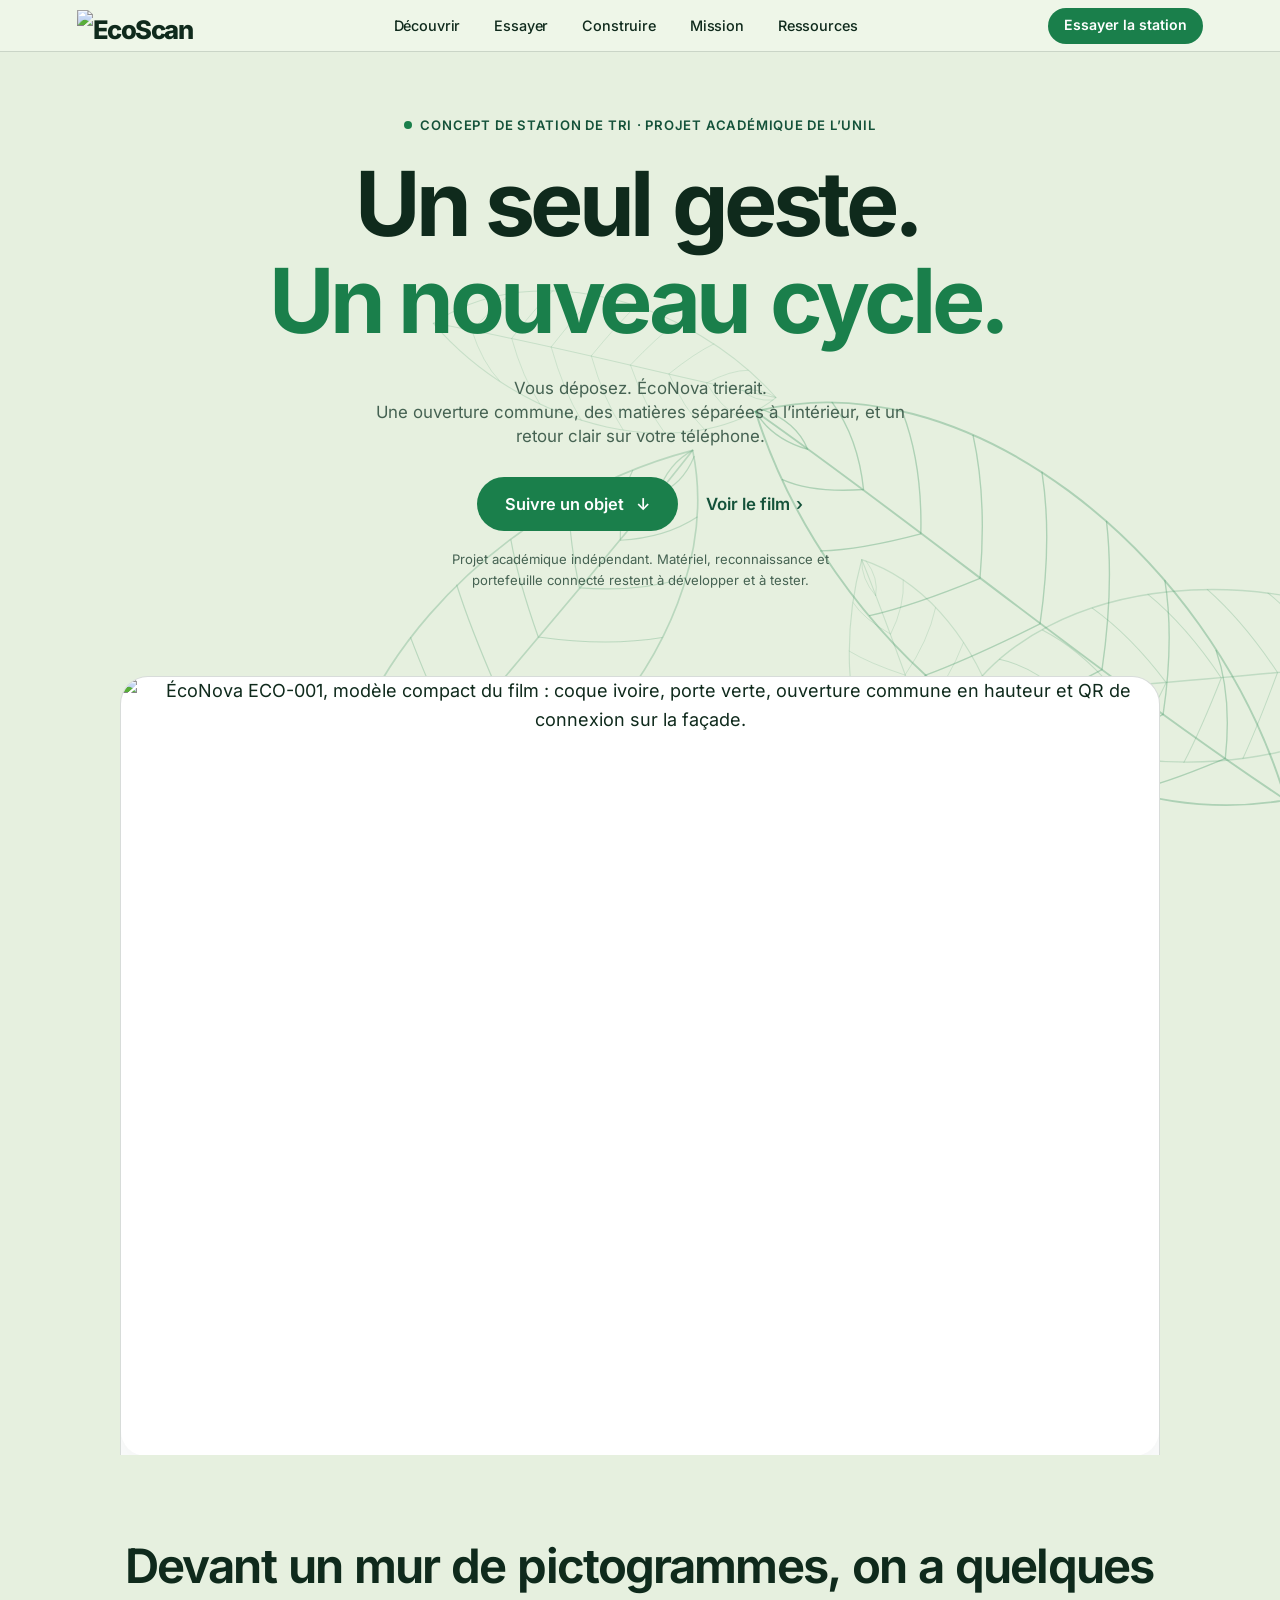
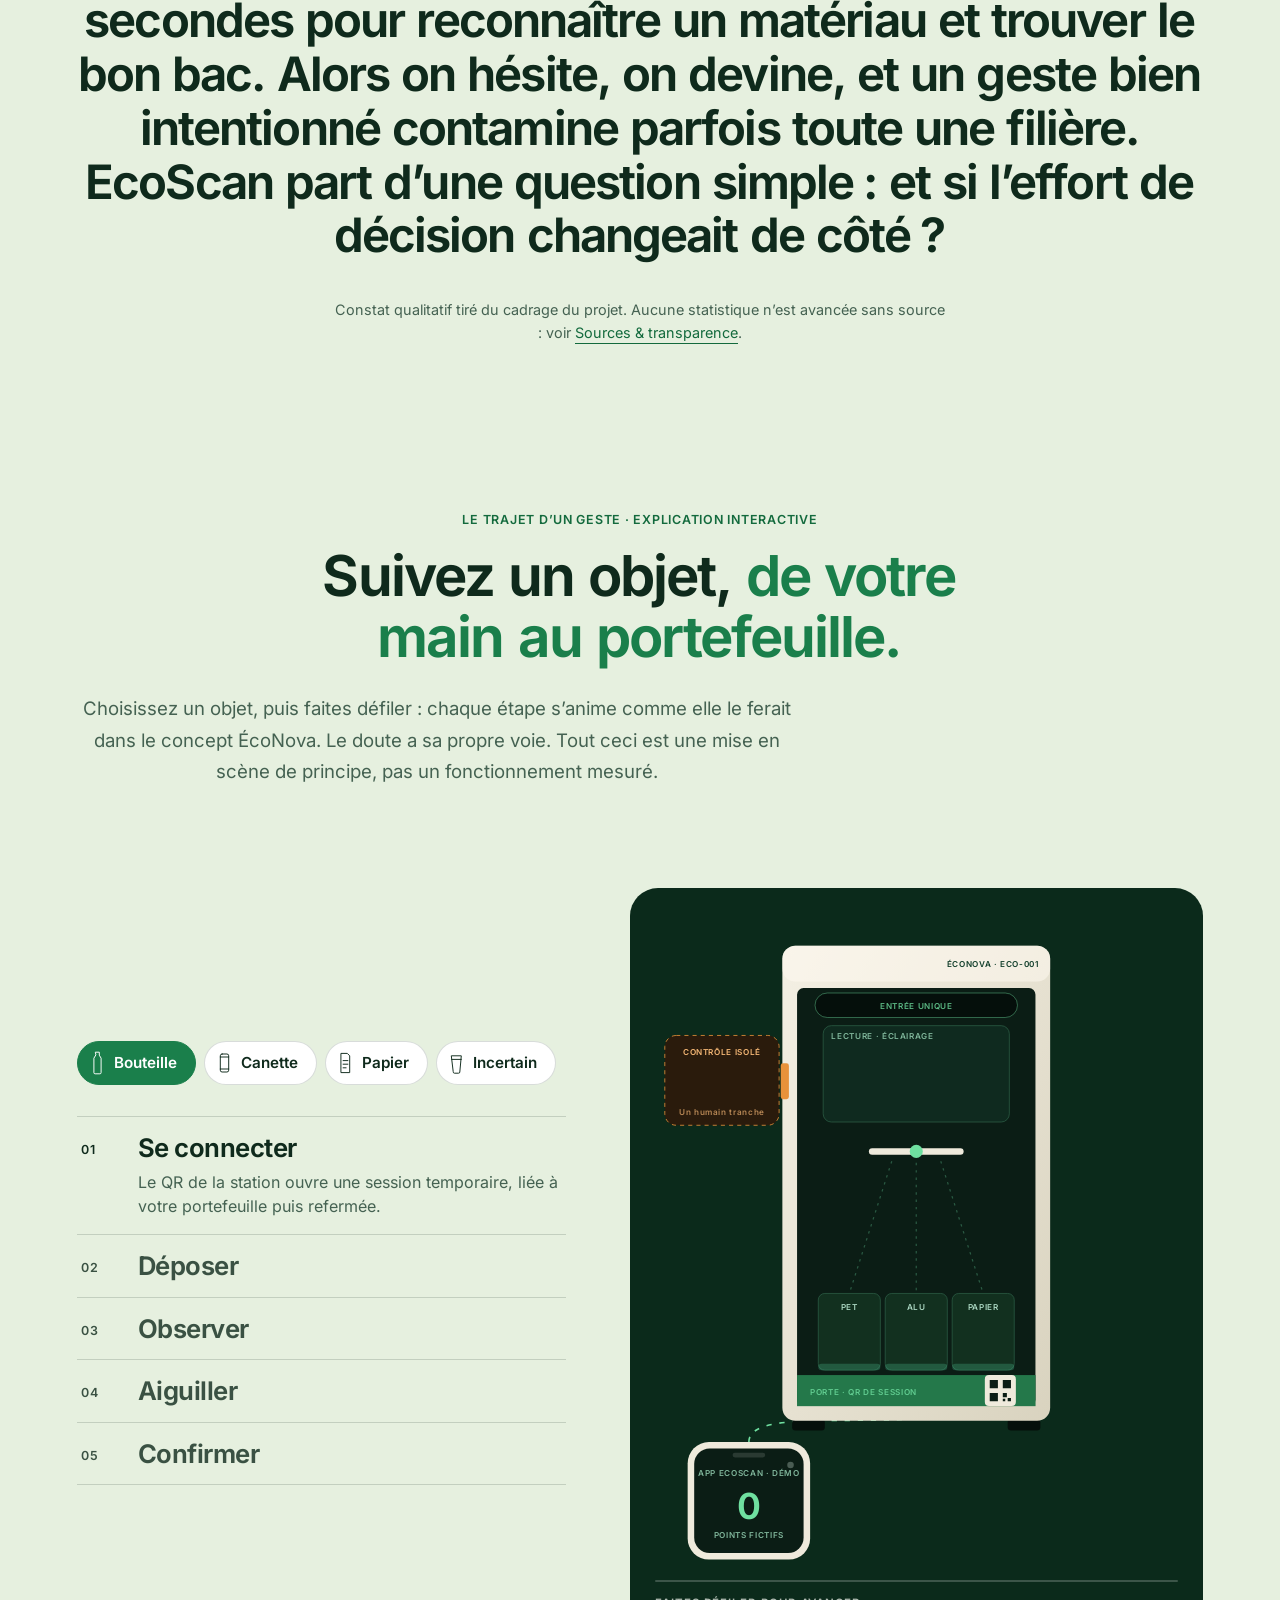
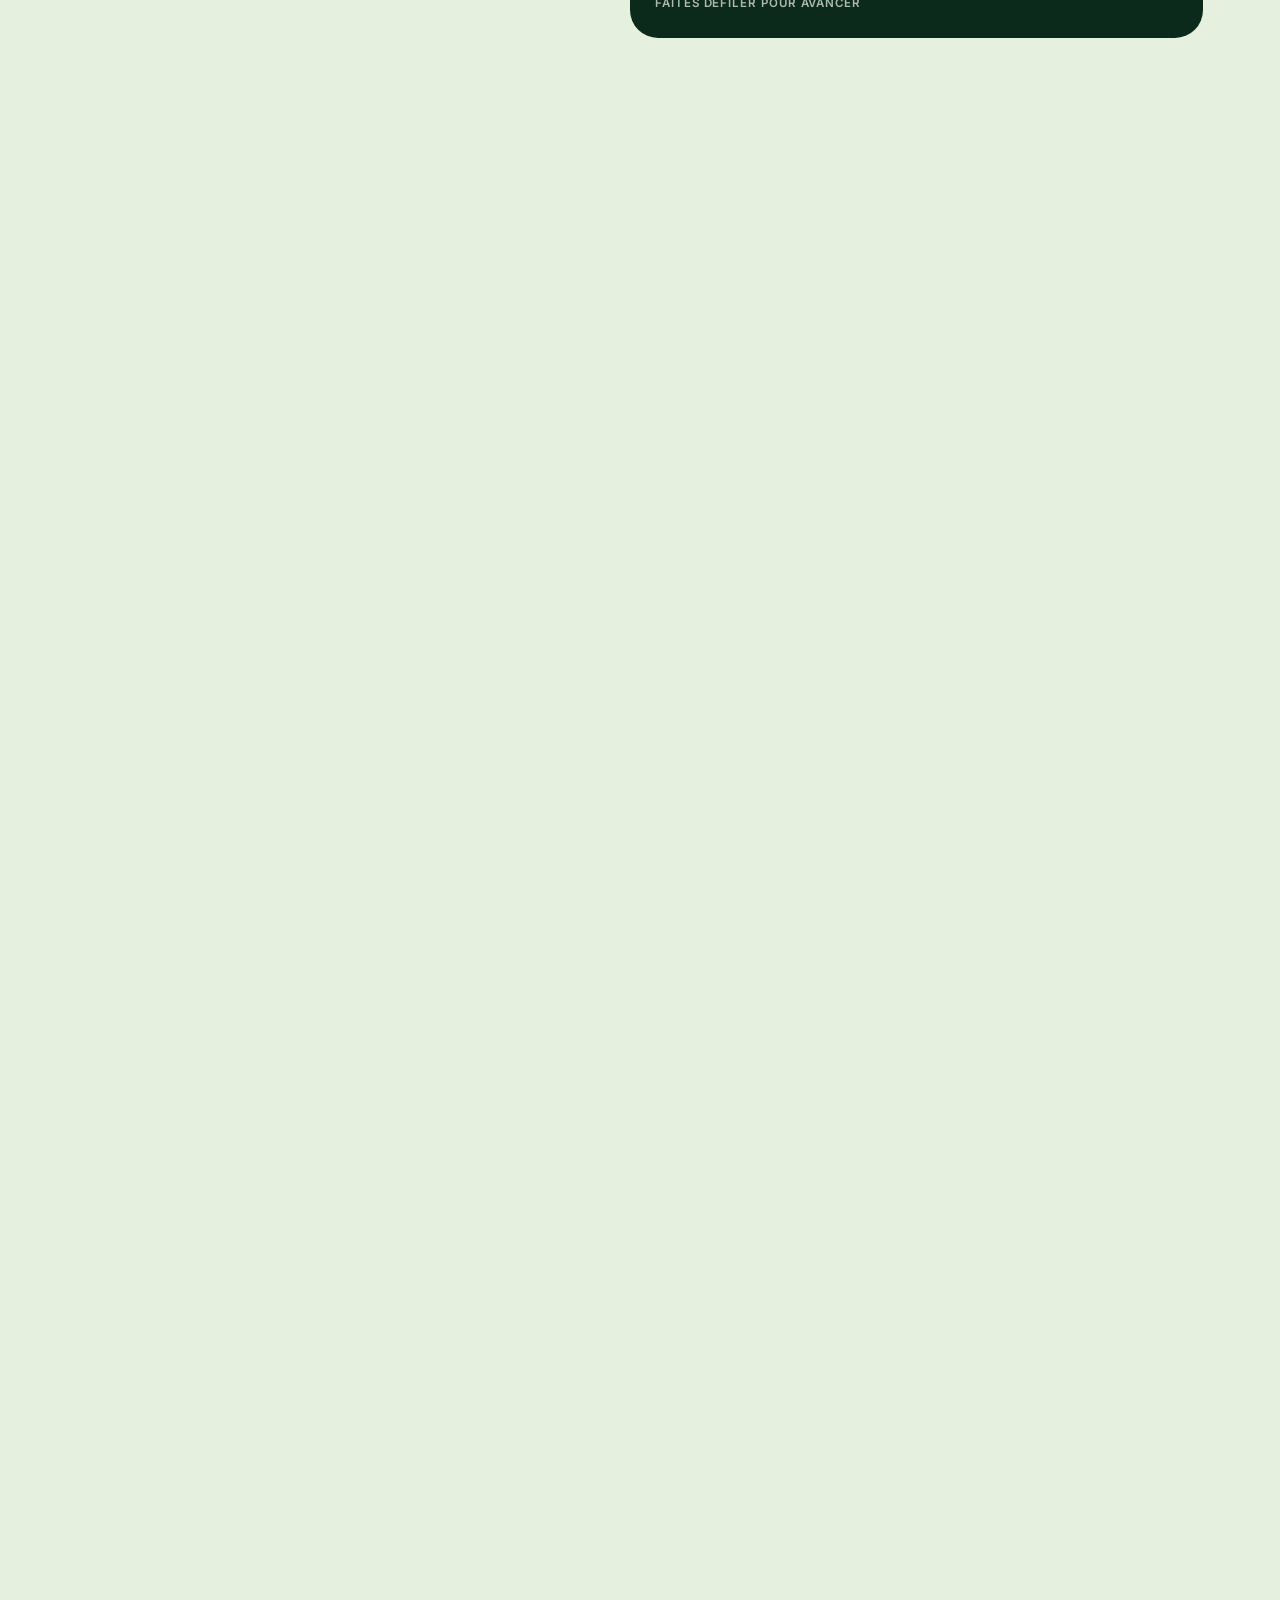
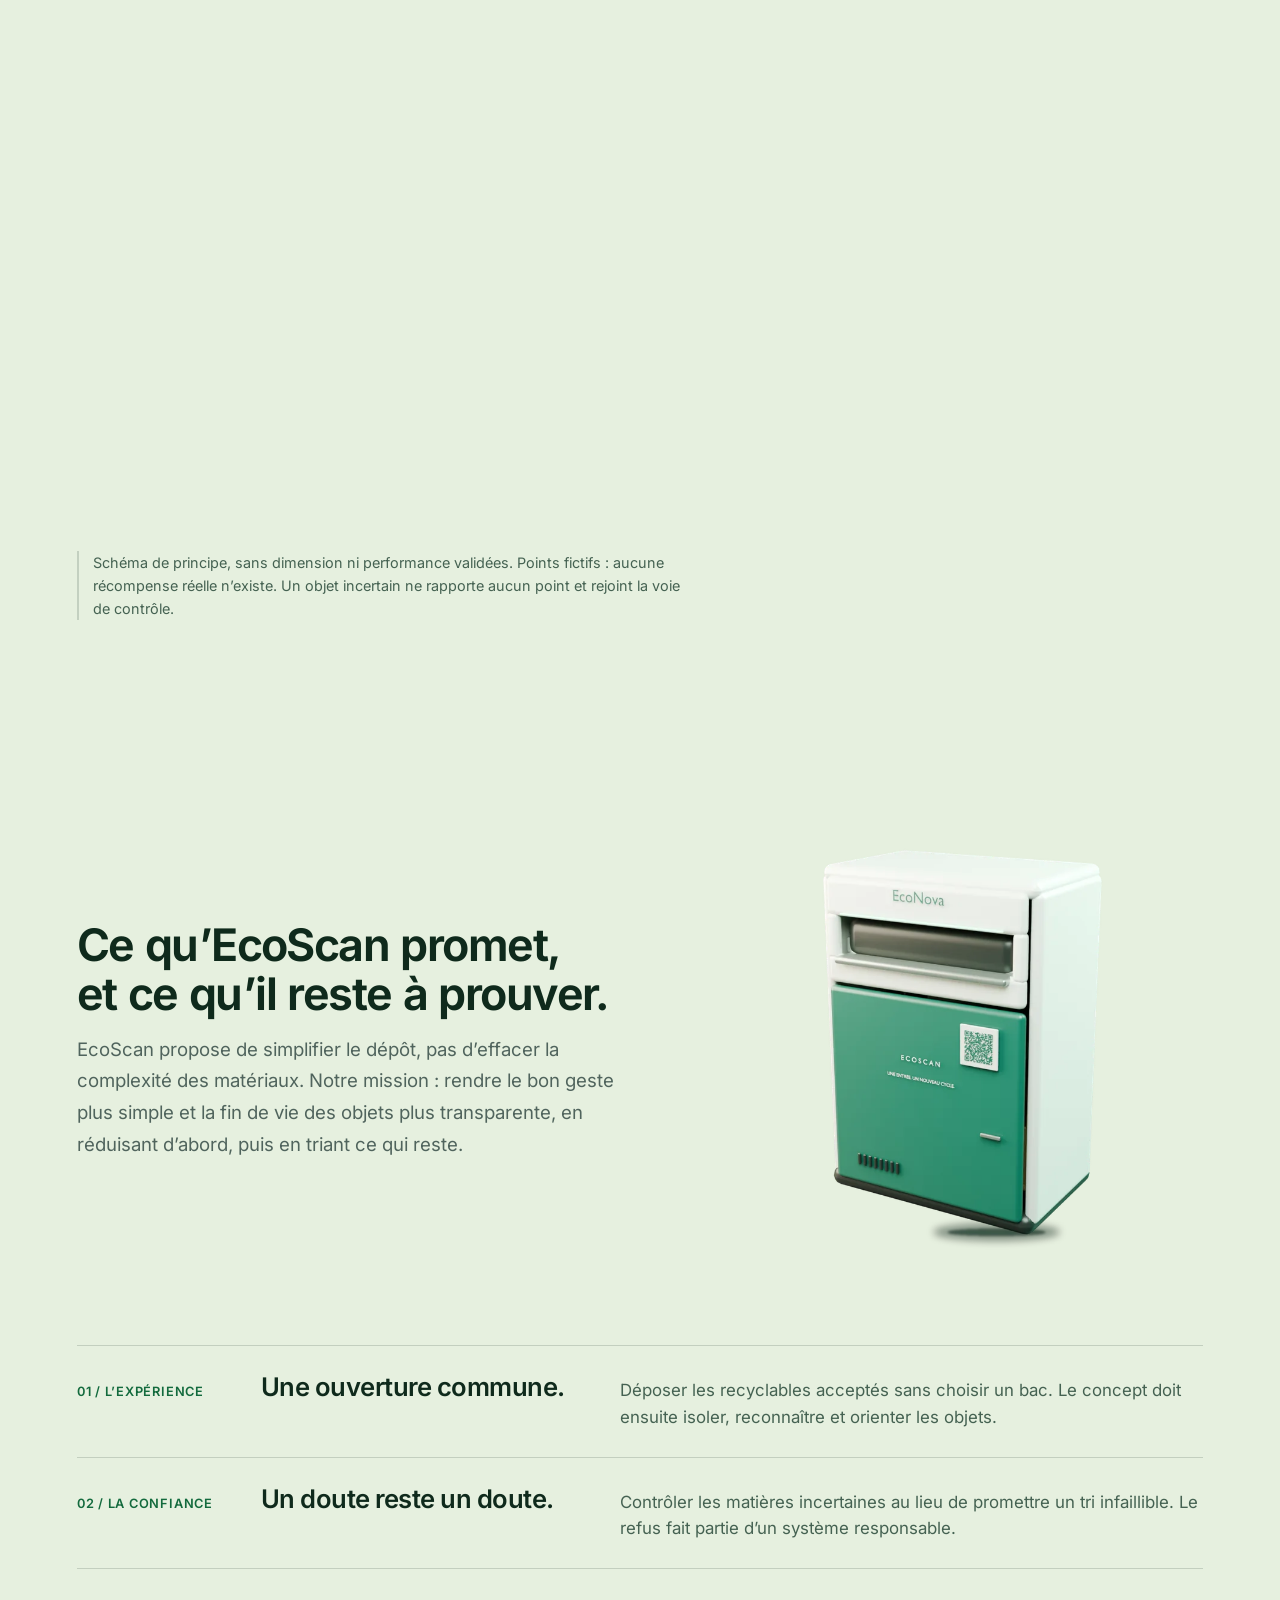
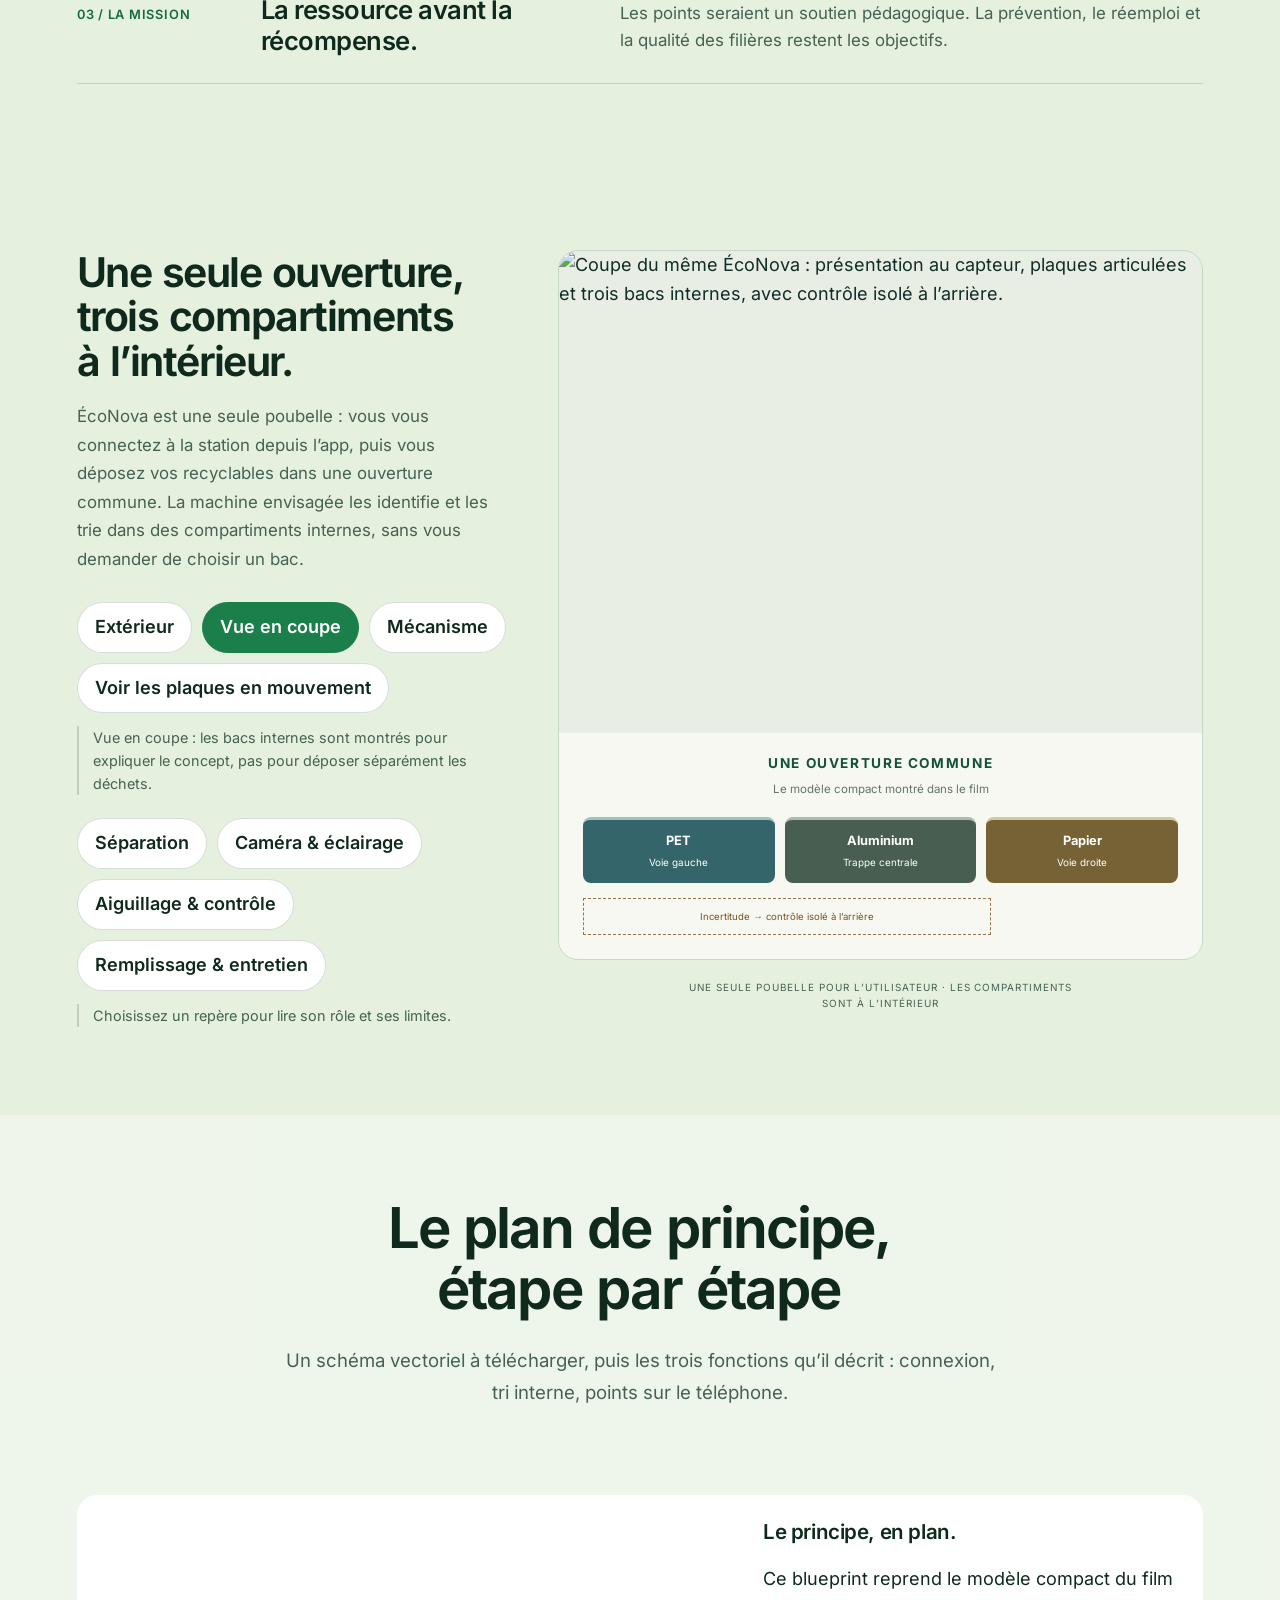
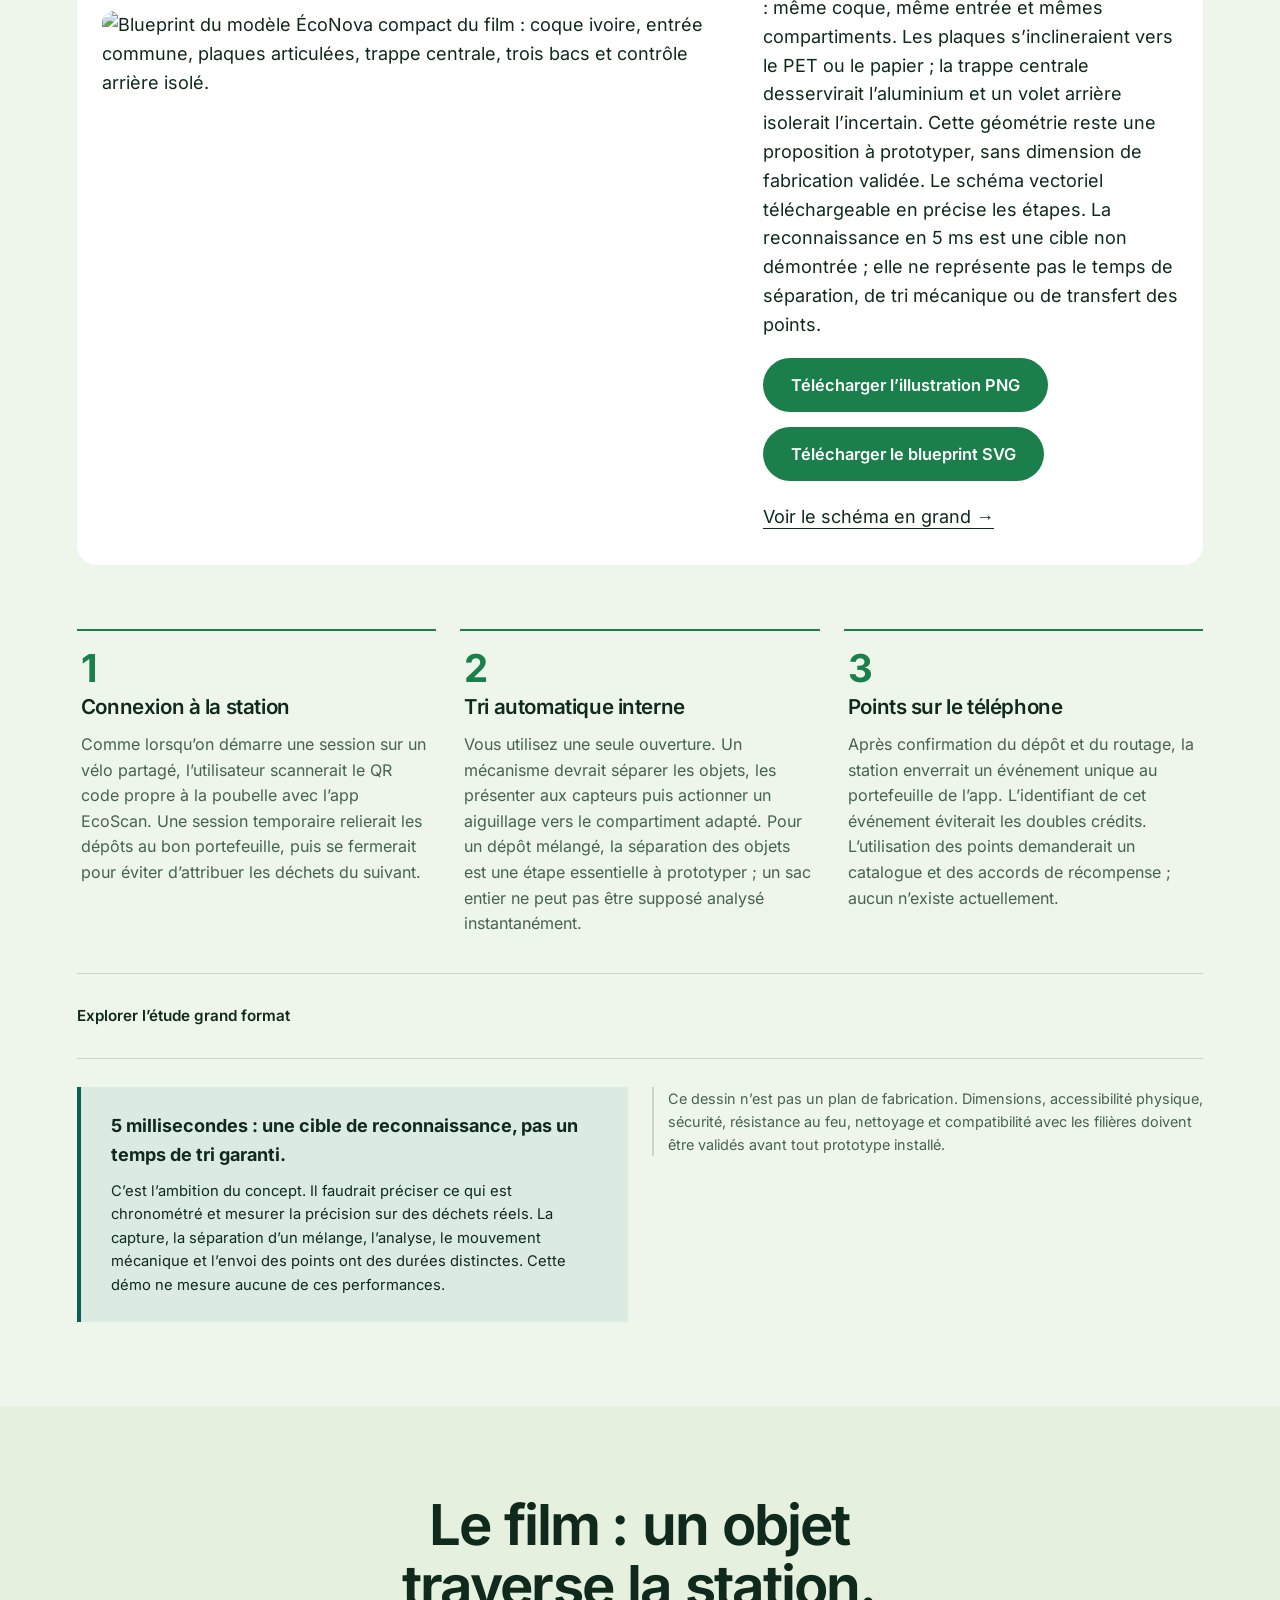
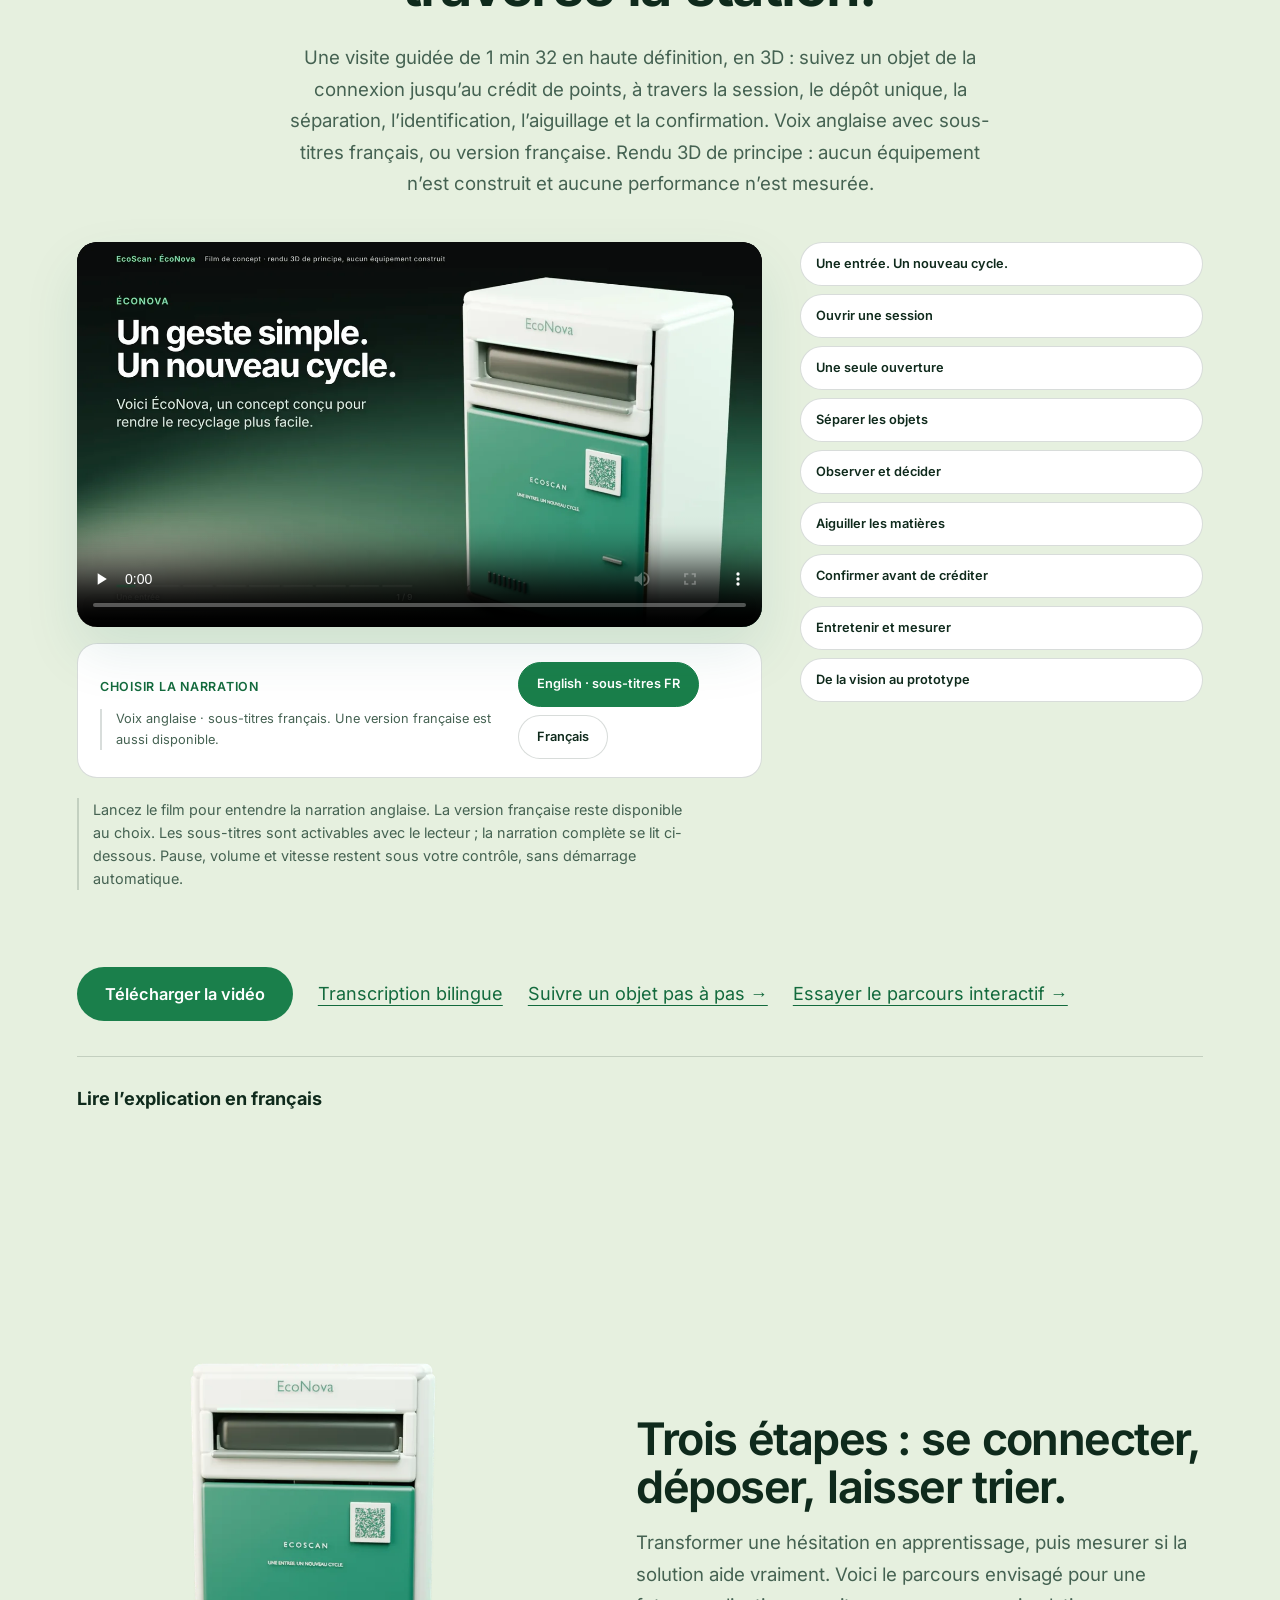
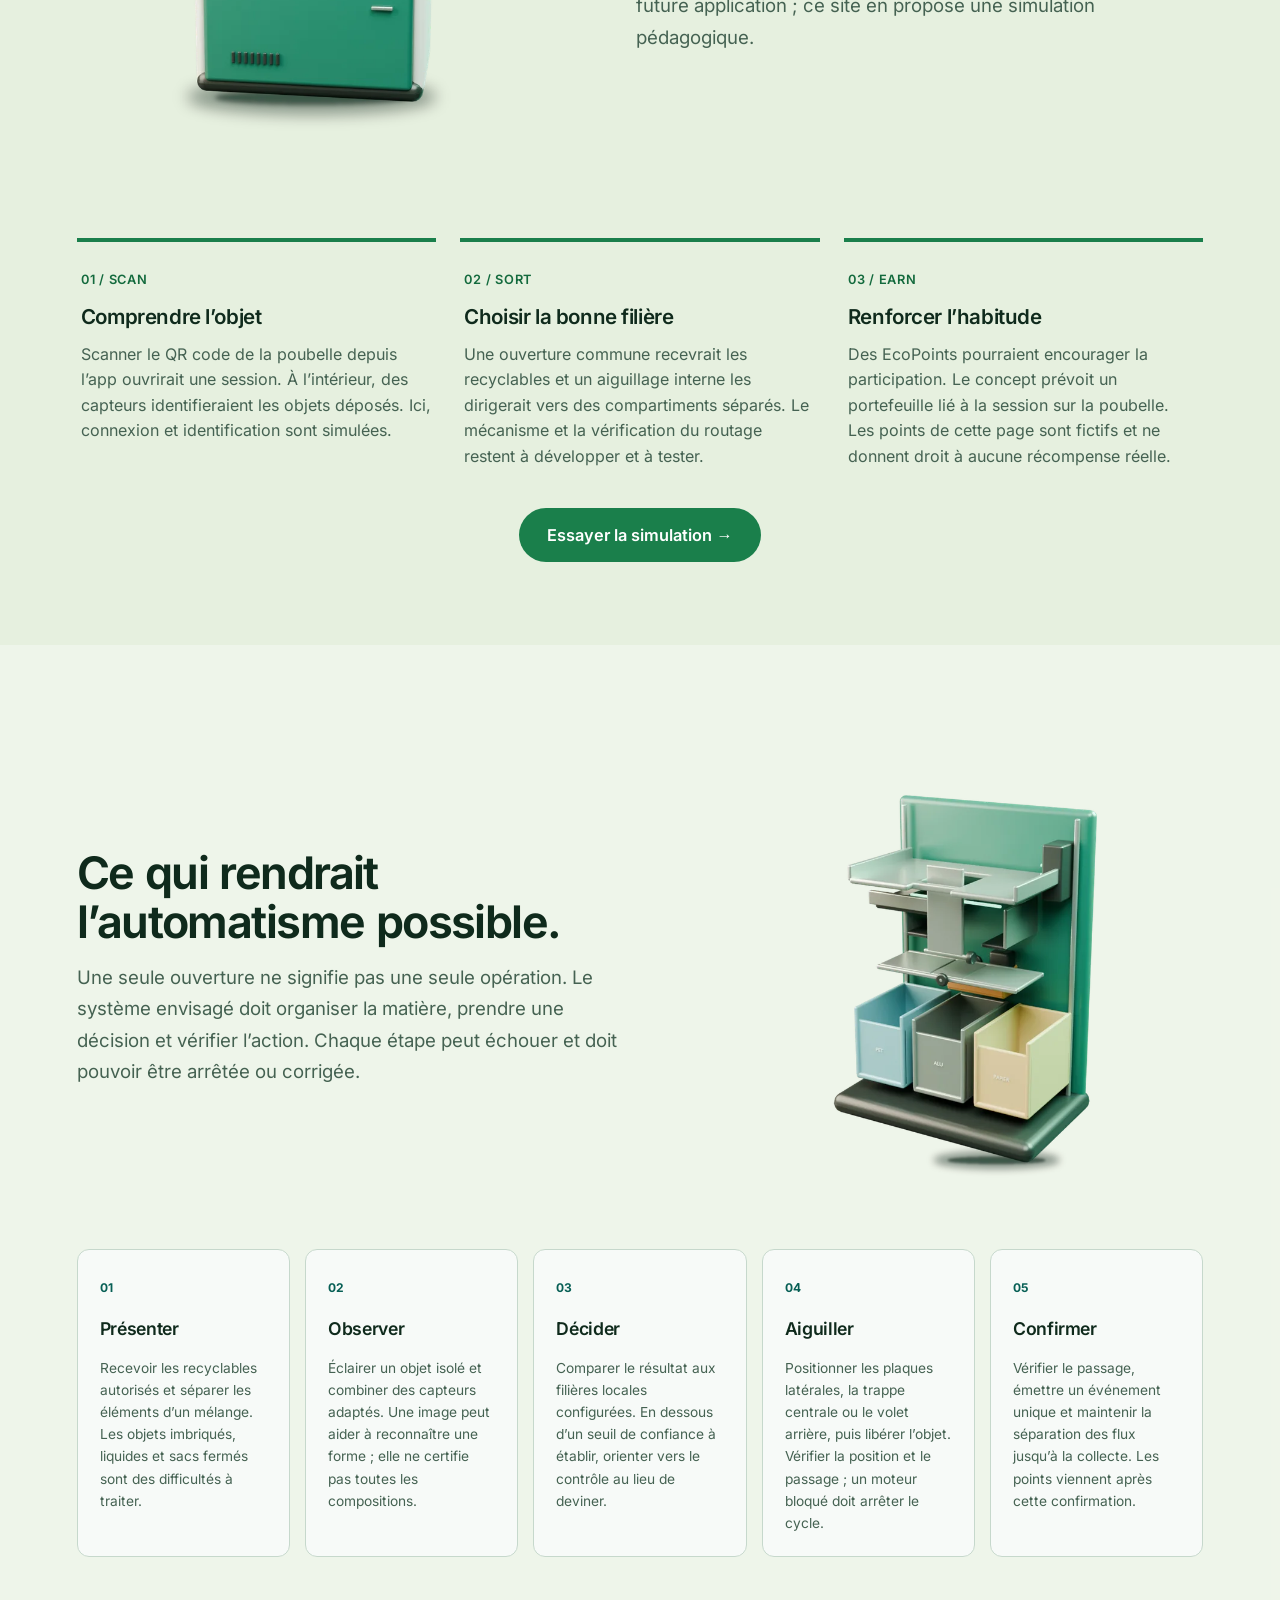
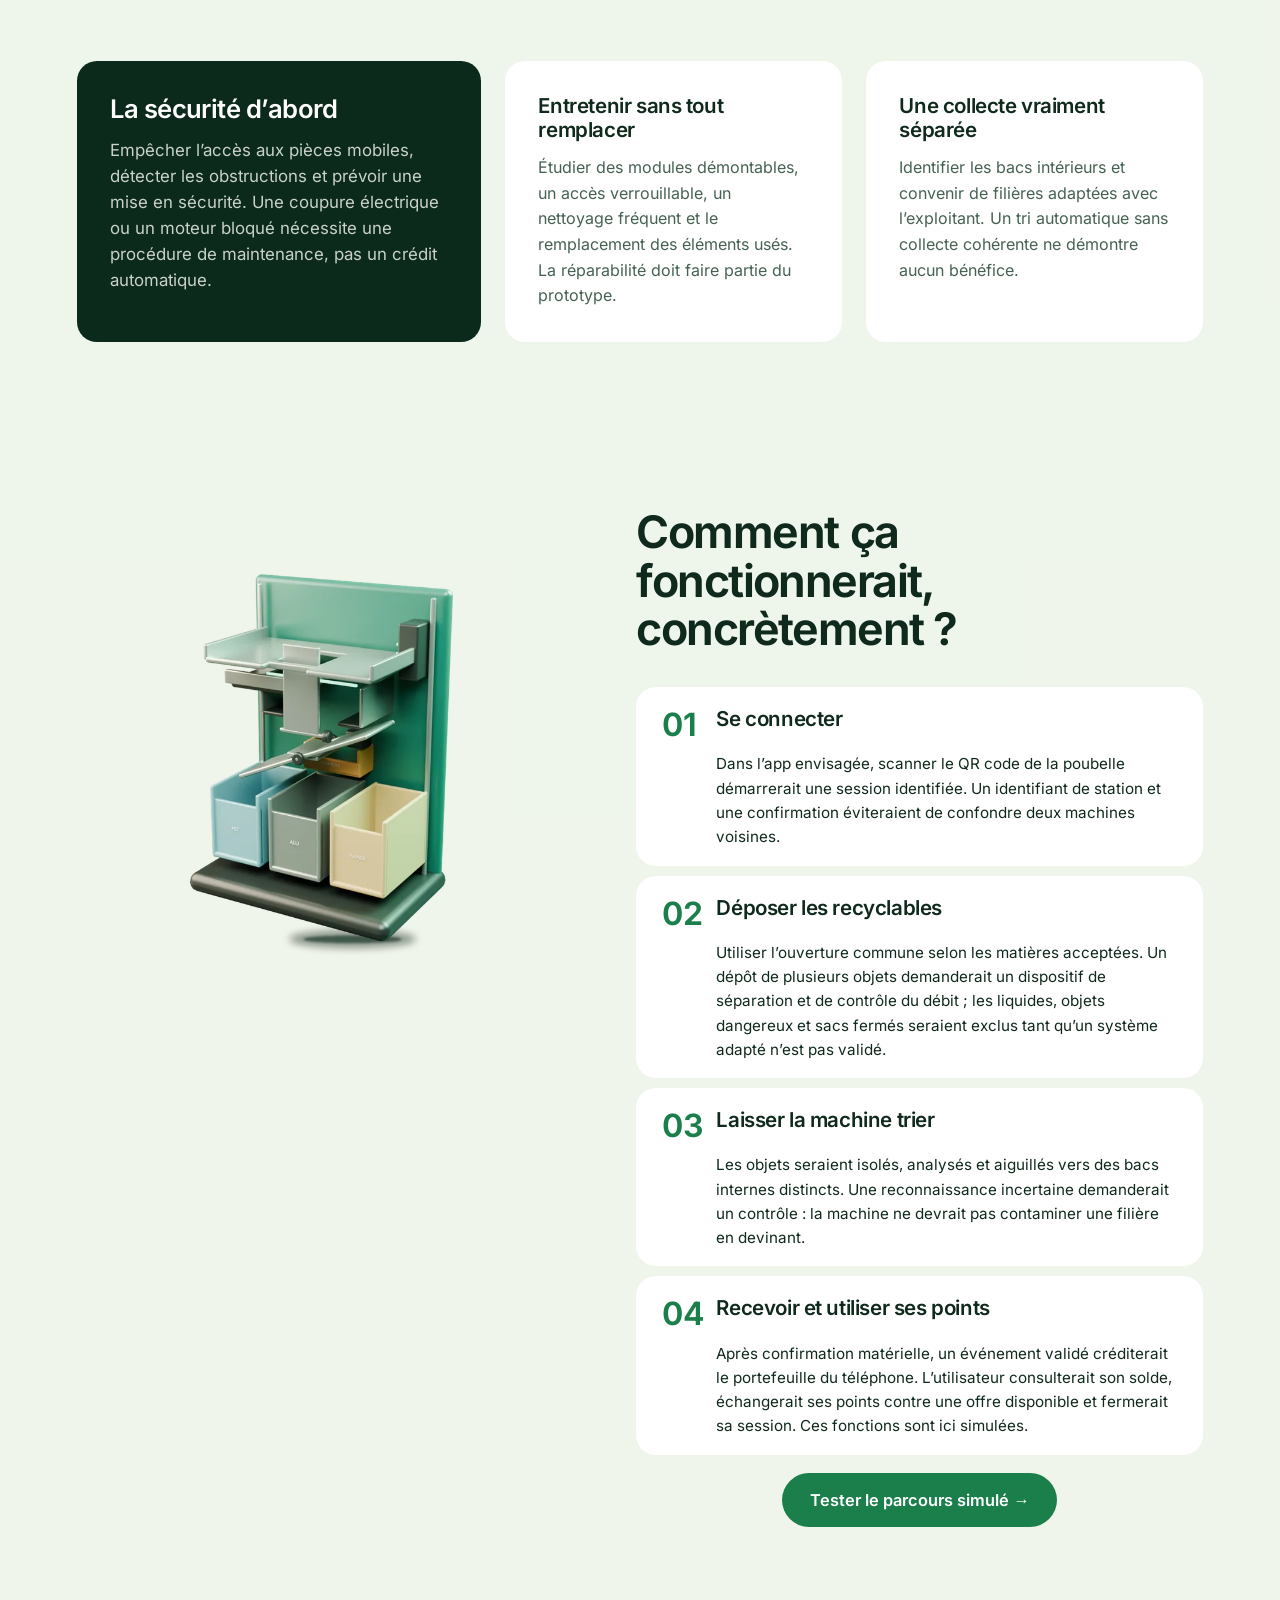
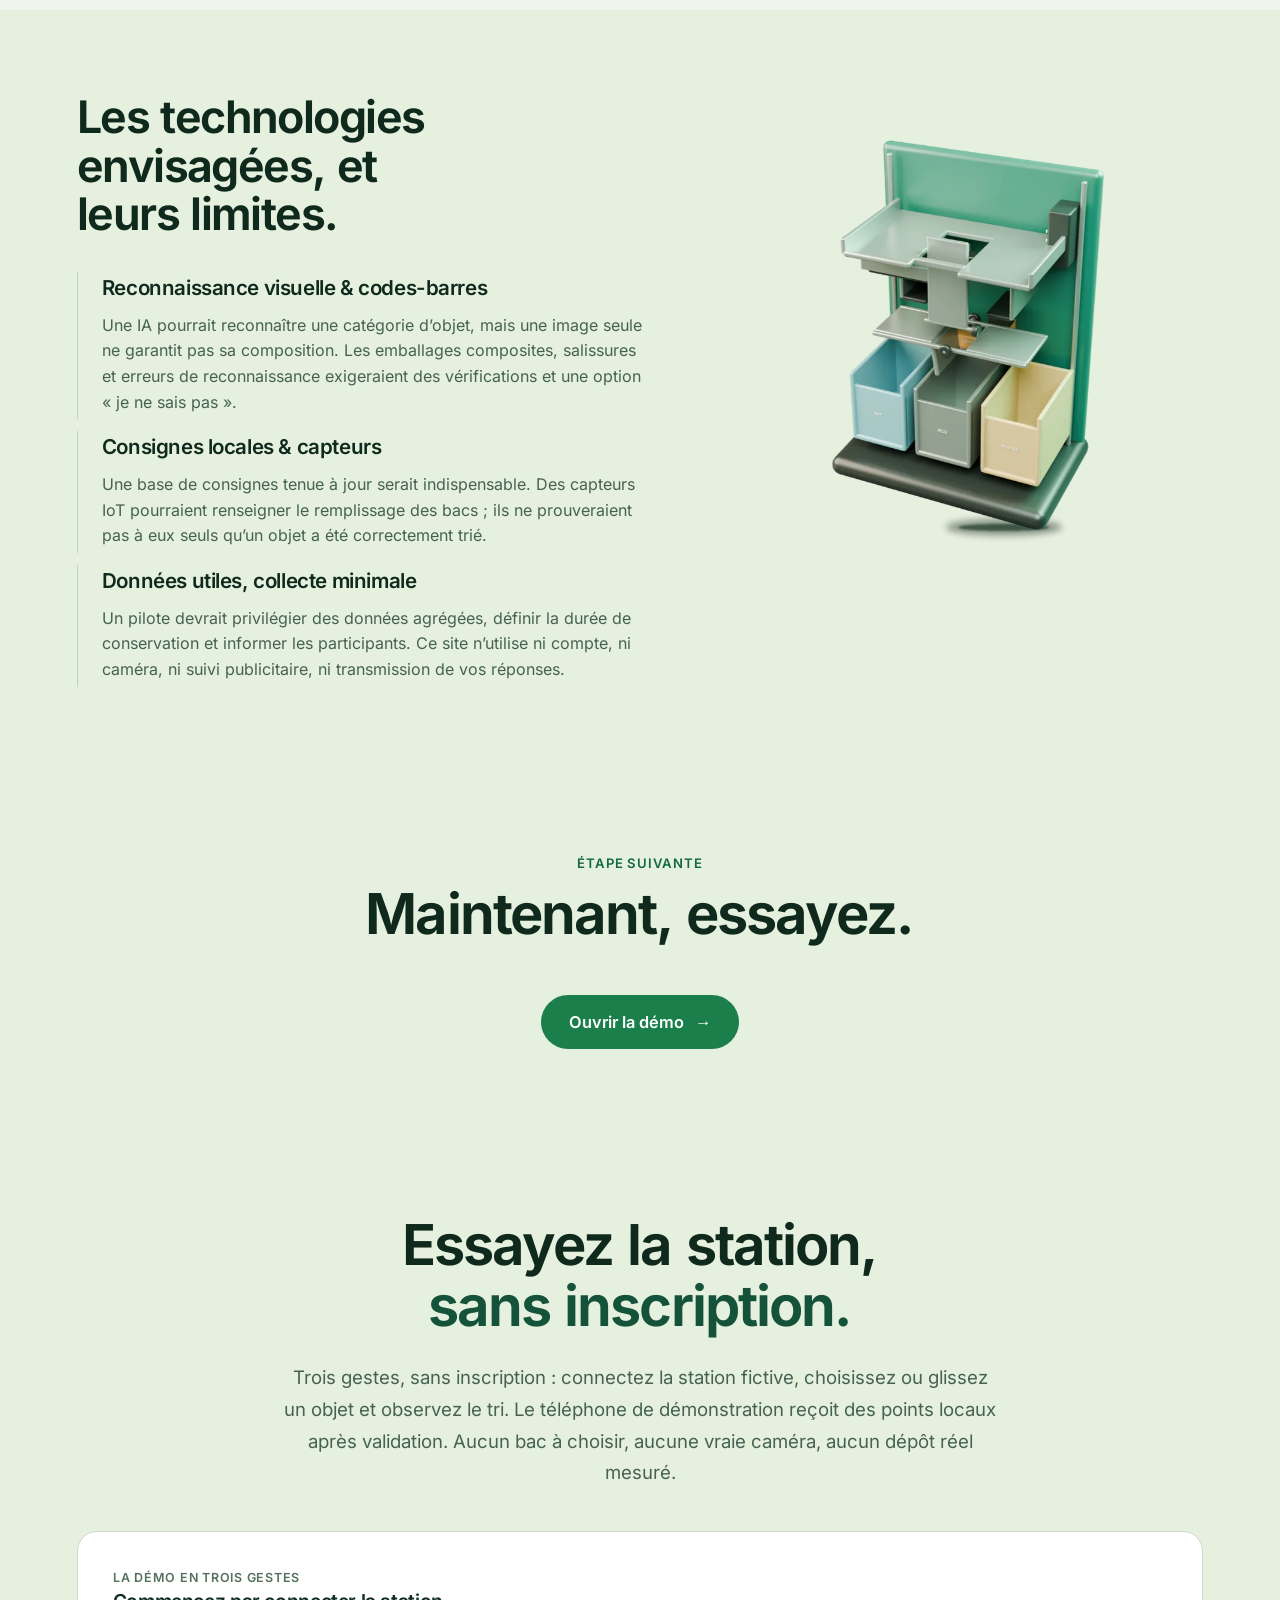
==== commit daaac494: "Mesure de performance calibrée (gzip en local), budget de poids, survol des cartes rétabli - tools/s" ====
--- a/index.html
+++ b/index.html
@@ -1,5 +1,5 @@
 <!doctype html>
-<html lang="fr"><head><meta charset="utf-8"><meta name="viewport" content="width=device-width, initial-scale=1"><meta name="color-scheme" content="light"><meta name="theme-color" content="#e6f0df"><meta name="description" content="EcoScan : campagne académique non lucrative pour réduire le gaspillage des ressources et explorer des habitudes durables sur le campus de l’UNIL."><title>EcoScan — Un seul geste. Un nouveau cycle.</title><link rel="canonical" href="https://trueballknower.github.io/EcoScan/"><meta property="og:title" content="EcoScan — Un seul geste. Un nouveau cycle."><meta property="og:description" content="ÉcoNova : une seule ouverture, un tri interne envisagé. Découvrez le concept, le film et le plan de prototype d’EcoScan."><meta property="og:type" content="website"><meta property="og:url" content="https://trueballknower.github.io/EcoScan/"><meta property="og:image" content="https://trueballknower.github.io/EcoScan/assets/og-ecoscan.jpg"><meta property="og:image:width" content="1200"><meta property="og:image:height" content="630"><meta property="og:image:alt" content="EcoScan — Un seul geste. Un nouveau cycle. La station ÉcoNova, concept académique."><meta property="og:locale" content="fr_CH"><meta property="og:site_name" content="EcoScan"><meta name="twitter:card" content="summary_large_image"><meta name="twitter:title" content="EcoScan — Un seul geste. Un nouveau cycle."><meta name="twitter:description" content="ÉcoNova : une seule ouverture, un tri interne envisagé. Concept et démonstrateur d’une campagne académique."><meta name="twitter:image" content="https://trueballknower.github.io/EcoScan/assets/og-ecoscan.jpg"><link rel="preload" href="./assets/fonts/inter-latin-wght-normal.woff2" as="font" type="font/woff2" crossorigin><link rel="preload" as="image" type="image/webp" fetchpriority="high" imagesrcset="./assets/econova-compact-studio-800.webp 800w, ./assets/econova-compact-studio.webp 1600w" imagesizes="(max-width:1040px) 100vw, 1040px"><link rel="icon" href="./assets/favicon.svg" type="image/svg+xml"><link rel="icon" href="./assets/icon-32.png" sizes="32x32" type="image/png"><link rel="apple-touch-icon" href="./assets/icon-180.png"><link rel="manifest" href="./manifest.webmanifest"><link rel="stylesheet" href="./site.min.css?v=65755743"><script src="./script.js?v=1c82ffe0" defer></script><script src="./product.js?v=e5cc94a9" defer></script><script src="./experience-navigation.js?v=914208f2" defer></script><script src="./experience-shop.js?v=a723d33b" defer></script><script src="./assets/vendor/gsap.min.js" defer></script><script src="./premium.js?v=a45d21bf" defer></script><script type="application/ld+json">{"@context":"https://schema.org","@type":"WebSite","name":"EcoScan","url":"https://trueballknower.github.io/EcoScan/","inLanguage":"fr","description":"Campagne académique non lucrative et démonstrateur : réduire le gaspillage des ressources, tester un concept de station de tri."}</script></head><body><a class="skip" href="#main">Aller au contenu</a><div id="reading-progress" aria-hidden="true"></div><header><a href="#accueil" class="brand product-brand" aria-label="EcoScan, accueil"><img src="./assets/logo-ecoscan.svg" alt="EcoScan" width="178" height="42"></a><a class="header-cta" href="#demo">Essayer la station</a><button id="menu-button" class="menu-button" aria-expanded="false" aria-controls="navigation" hidden>Menu</button><nav id="navigation" aria-label="Navigation principale"><a href="#accueil" data-nav-group="discover">Découvrir</a><a href="#demo" data-nav-group="try">Essayer</a><a href="#faisabilite" data-nav-group="build">Construire</a><a href="#mission" data-nav-group="mission">Mission</a><a href="#ressources" data-nav-group="resources">Ressources</a></nav></header><aside id="workspace-guide" class="workspace-guide" aria-label="Votre parcours" hidden>
+<html lang="fr"><head><meta charset="utf-8"><meta name="viewport" content="width=device-width, initial-scale=1"><meta name="color-scheme" content="light"><meta name="theme-color" content="#e6f0df"><meta name="description" content="EcoScan : campagne académique non lucrative pour réduire le gaspillage des ressources et explorer des habitudes durables sur le campus de l’UNIL."><title>EcoScan — Un seul geste. Un nouveau cycle.</title><link rel="canonical" href="https://trueballknower.github.io/EcoScan/"><meta property="og:title" content="EcoScan — Un seul geste. Un nouveau cycle."><meta property="og:description" content="ÉcoNova : une seule ouverture, un tri interne envisagé. Découvrez le concept, le film et le plan de prototype d’EcoScan."><meta property="og:type" content="website"><meta property="og:url" content="https://trueballknower.github.io/EcoScan/"><meta property="og:image" content="https://trueballknower.github.io/EcoScan/assets/og-ecoscan.jpg"><meta property="og:image:width" content="1200"><meta property="og:image:height" content="630"><meta property="og:image:alt" content="EcoScan — Un seul geste. Un nouveau cycle. La station ÉcoNova, concept académique."><meta property="og:locale" content="fr_CH"><meta property="og:site_name" content="EcoScan"><meta name="twitter:card" content="summary_large_image"><meta name="twitter:title" content="EcoScan — Un seul geste. Un nouveau cycle."><meta name="twitter:description" content="ÉcoNova : une seule ouverture, un tri interne envisagé. Concept et démonstrateur d’une campagne académique."><meta name="twitter:image" content="https://trueballknower.github.io/EcoScan/assets/og-ecoscan.jpg"><link rel="preload" href="./assets/fonts/inter-latin-wght-normal.woff2" as="font" type="font/woff2" crossorigin><link rel="preload" as="image" type="image/webp" fetchpriority="high" imagesrcset="./assets/econova-compact-studio-800.webp 800w, ./assets/econova-compact-studio.webp 1600w" imagesizes="(max-width:1040px) 100vw, 1040px"><link rel="icon" href="./assets/favicon.svg" type="image/svg+xml"><link rel="icon" href="./assets/icon-32.png" sizes="32x32" type="image/png"><link rel="apple-touch-icon" href="./assets/icon-180.png"><link rel="manifest" href="./manifest.webmanifest"><link rel="stylesheet" href="./site.min.css?v=497137c8"><script src="./script.js?v=1c82ffe0" defer></script><script src="./product.js?v=e5cc94a9" defer></script><script src="./experience-navigation.js?v=914208f2" defer></script><script src="./experience-shop.js?v=a723d33b" defer></script><script src="./assets/vendor/gsap.min.js" defer></script><script src="./premium.js?v=a45d21bf" defer></script><script type="application/ld+json">{"@context":"https://schema.org","@type":"WebSite","name":"EcoScan","url":"https://trueballknower.github.io/EcoScan/","inLanguage":"fr","description":"Campagne académique non lucrative et démonstrateur : réduire le gaspillage des ressources, tester un concept de station de tri."}</script></head><body><a class="skip" href="#main">Aller au contenu</a><div id="reading-progress" aria-hidden="true"></div><header><a href="#accueil" class="brand product-brand" aria-label="EcoScan, accueil"><img src="./assets/logo-ecoscan.svg" alt="EcoScan" width="178" height="42"></a><a class="header-cta" href="#demo">Essayer la station</a><button id="menu-button" class="menu-button" aria-expanded="false" aria-controls="navigation" hidden>Menu</button><nav id="navigation" aria-label="Navigation principale"><a href="#accueil" data-nav-group="discover">Découvrir</a><a href="#demo" data-nav-group="try">Essayer</a><a href="#faisabilite" data-nav-group="build">Construire</a><a href="#mission" data-nav-group="mission">Mission</a><a href="#ressources" data-nav-group="resources">Ressources</a></nav></header><aside id="workspace-guide" class="workspace-guide" aria-label="Votre parcours" hidden>
   <div><span class="eyebrow">ECOSCAN / VOTRE PARCOURS</span><strong id="workspace-title">Découvrir ÉcoNova</strong><p id="workspace-summary"></p></div>
   <nav id="workspace-shortcuts" aria-label="Accès directs du parcours"></nav>
 </aside>
--- a/site.min.css
+++ b/site.min.css
@@ -1,4 +1,4 @@
-:root{--green:#075f55;--aqua:#13a89e;--mint:#b9dfc9;--ink:#172522;--paper:#f7faf8;--muted:#50645d}*{box-sizing:border-box}html{scroll-behavior:smooth;scroll-padding-top:90px}body{margin:0;background:var(--paper);color:var(--ink);font-family:Arial,Helvetica,sans-serif;line-height:1.65}a{color:inherit;text-underline-offset:4px}button,select{font:inherit}button,a,select{-webkit-tap-highlight-color:transparent}button{cursor:pointer}button:disabled{cursor:default}a:focus-visible,button:focus-visible,select:focus-visible{outline:3px solid #d48022;outline-offset:5px}h1,h2,h3,p{margin-top:0}h1,h2{line-height:1.04;letter-spacing:-.055em}h2{font-size:clamp(2.3rem,5.5vw,4.7rem);margin-bottom:30px}h3{line-height:1.25;font-size:1.3rem;letter-spacing:-.025em}p{max-width:74ch}header{height:84px;display:flex;align-items:center;justify-content:space-between;padding:0 5%;position:sticky;top:0;z-index:20;background:rgba(247,250,248,.96);border-bottom:1px solid #dbe6df}.brand{display:inline-flex;align-items:center;gap:9px;font-weight:800;font-size:1.6rem;text-decoration:none;letter-spacing:-.06em}.brand-mark{background:var(--green);color:var(--mint);width:31px;height:31px;border-radius:10px;display:grid;place-items:center}.brand-dot{color:var(--aqua);margin-left:-9px}nav{display:flex;gap:28px;align-items:center}nav a{font-size:.85rem;text-decoration:none;font-weight:600}.nav-cta{border:1px solid #bdcdc3;border-radius:30px;padding:10px 18px}.menu-button{display:none;background:none;border:1px solid var(--green);border-radius:20px;padding:5px 16px}.skip{position:fixed;top:-100px;left:20px;z-index:100;background:white;padding:10px}.skip:focus{top:10px}.hero{position:relative;min-height:730px;overflow:hidden;background:radial-gradient(ellipse at 80% 45%,#146862 0,#063d38 45%,#042b29 100%);color:var(--paper);padding:80px 7% 95px}.hero-copy{position:relative;z-index:2;width:60%}.eyebrow{font-size:.72rem;letter-spacing:.16em;font-weight:700;text-transform:uppercase;margin-bottom:25px}.hero .eyebrow{color:var(--mint)}h1{font-size:clamp(3.6rem,7.3vw,7.2rem);margin-bottom:28px}em{font-style:normal;color:var(--mint)}.hero-copy>p:first-of-type{font-size:1.05rem;font-weight:600}.hero-description{font-size:1rem;color:#c9ddd4}.hero-actions{display:flex;gap:28px;align-items:center;margin-top:34px}.button{display:inline-block;border:0;border-radius:30px;background:var(--green);color:white;padding:13px 24px;text-decoration:none;font-weight:700;font-size:.9rem;transition:transform .2s,background .2s}.button:hover{transform:translateY(-2px);background:#08473f}.button.light{background:var(--mint);color:#063d38}.button.light:hover{background:white}.hero-link{font-size:.9rem;font-weight:600}.planet-scene{position:absolute;width:520px;height:520px;right:-30px;top:105px}.planet{position:absolute;inset:45px;border-radius:50%;overflow:hidden;background:radial-gradient(circle at 35% 25%,#93d4da,#289995 40%,#075663 72%);box-shadow:0 0 65px #53bca640,inset -45px -20px 70px #021c32;transform:rotate(-20deg);animation:float 12s ease-in-out infinite}.land{position:absolute;background:linear-gradient(135deg,#b5d0a1,#3c8c6b);filter:drop-shadow(8px 6px 12px #033d4380);border-radius:40% 60% 35% 65%}.land-one{width:47%;height:39%;top:9%;left:5%;clip-path:polygon(12% 3%,67% 0,98% 25%,80% 49%,100% 71%,59% 81%,40% 100%,16% 60%,0 36%)}.land-two{width:34%;height:55%;top:43%;left:32%;clip-path:polygon(0 0,70% 3%,100% 28%,66% 47%,56% 78%,22% 100%,13% 51%)}.land-three{width:27%;height:35%;right:-5%;top:21%;transform:rotate(30deg)}.planet-shade{position:absolute;inset:0;border-radius:50%;background:radial-gradient(circle at 26% 24%,transparent 35%,#001c33aa 95%);box-shadow:inset 8px 8px 30px #d5f7dc44}.orbit{position:absolute;inset:5px;border:1px solid #a8d9e94d;border-radius:50%;transform:rotate(25deg) scaleY(.8)}.planet-caption{position:absolute;bottom:-20px;right:90px;font-size:.75rem;letter-spacing:.19em;color:#b9dfc9}.hero-bottom{position:absolute;bottom:27px;left:7%;right:7%;display:flex;justify-content:space-between;align-items:center;border-top:1px solid #b9dfc933;padding-top:18px;font-size:.62rem;letter-spacing:.12em}.hero-bottom a{font-size:1.5rem;text-decoration:none}.section{padding:95px 7%}.section>.eyebrow{color:var(--green)}.lead{font-size:1.18rem;color:var(--muted);max-width:65ch;margin-bottom:42px}.grid{display:grid;gap:25px;margin-top:40px}.three{grid-template-columns:repeat(3,1fr)}.four{grid-template-columns:repeat(4,1fr)}article{padding:28px 0;border-top:1px solid #b7ccc0}article p{font-size:.98rem;color:var(--muted);margin-bottom:0}.symbol{font-size:2.5rem;color:var(--green);display:block;margin-bottom:20px}.number{display:block;color:var(--green);margin-bottom:22px;font-size:.8rem;letter-spacing:.1em}.tint{background:#e8f1e9}.split{display:grid;grid-template-columns:1.1fr 1fr;gap:70px;align-items:center}.note{font-size:.83rem;line-height:1.6;color:var(--muted);margin-top:20px}.campus-art{min-height:420px;border-radius:6px;position:relative;overflow:hidden;background:linear-gradient(160deg,#a8d9e9,#b9dfc9 65%);padding:40px}.campus-art span{position:relative;z-index:2;font-size:.65rem;letter-spacing:.1em}.campus-art strong{display:block;font-size:2.2rem;line-height:1.15;letter-spacing:-.04em;margin-top:20px}.buildings{position:absolute;width:70%;height:130px;background:#f7faf8;bottom:45px;left:12%;box-shadow:40px -35px 0 -5px #075f55,100px 10px 0 -15px #298878;transform:skewY(-8deg);background-image:repeating-linear-gradient(90deg,transparent 0 28px,#9bc5b3 28px 36px)}.campus-art:after{content:'';position:absolute;bottom:-50px;left:-20px;width:160px;height:250px;border-radius:50%;background:#075f55;box-shadow:320px 20px 0 #2d8c71}.dark{background:#063e38;color:var(--paper)}.dark .eyebrow,.dark .number{color:var(--mint)}.dark p,.dark article p{color:#c7dcd2}.dark article{border-color:#548578}.dark>.button{margin-top:30px}.demo-layout{display:grid;grid-template-columns:1.35fr 1fr;gap:25px}.demo-card,.points-card,.quiz-card{padding:35px;border:1px solid #c8d9cc;border-radius:12px;background:white}.demo-card label{display:block;font-weight:700;margin-bottom:10px}select{width:100%;padding:13px;border:1px solid #819d90;border-radius:7px;color:var(--ink);background:var(--paper)}.item-symbol{font-size:4rem;margin:20px 0;color:var(--green)}#advice p{margin-bottom:14px}.points-card{background:#e4efe6}.points{margin:20px 0 30px}.points span{font-size:5rem;line-height:1;letter-spacing:-.07em;color:var(--green);font-weight:700}.points small{display:block}.text-button{background:transparent;border:0;text-decoration:underline;text-underline-offset:4px;color:var(--green);padding:8px 0;font-weight:700}.quiz-card{max-width:850px;margin-top:30px}#answers{display:grid;gap:10px}.answer{padding:14px 18px;text-align:left;background:var(--paper);border:1px solid #95ae9f;border-radius:8px;color:var(--ink)}.answer:hover:enabled{background:#e4efe6}.answer.correct{border:2px solid var(--green);background:#d8eddd}.answer.wrong{border:2px solid #a14423;background:#fae9df}#quiz-feedback{margin-top:20px;font-weight:600}.metrics strong{font-size:clamp(3.7rem,7vw,6rem);letter-spacing:-.07em;color:var(--mint)}.measurement{border-top:1px solid #548578;margin-top:35px;padding-top:35px}.measurement p{max-width:100ch}.mission{background:#d7e8de}.mission h2{font-size:clamp(2.8rem,7vw,6.2rem)}.mission em{color:var(--green)}.roadmap{padding:0;list-style:none;display:grid;grid-template-columns:repeat(4,1fr);gap:28px;counter-reset:step}.roadmap li{border-top:2px solid var(--green);padding-top:25px;counter-increment:step}.roadmap li:before{content:'0' counter(step);display:block;color:var(--green);margin-bottom:15px}.roadmap p{font-size:.95rem}.participate{background:#b9dfc9}.commitments{display:flex;flex-wrap:wrap;gap:12px}.pledge{padding:13px 20px;background:transparent;color:var(--green);border:1px solid var(--green);border-radius:28px}.pledge[aria-pressed=true]{background:var(--green);color:white}.sources{padding-top:65px;padding-bottom:65px}.sources h2{font-size:2rem}.sources p{font-size:.88rem;max-width:105ch}footer{background:#052d29;color:#d5e5dc;padding:55px 7%;display:grid;grid-template-columns:.7fr 1fr 1fr;gap:35px;font-size:.8rem}footer strong{font-size:2rem;color:var(--mint)}footer a{color:inherit}.reveal-ready{opacity:0;transform:translateY(18px);transition:opacity .7s,transform .7s}.reveal-ready.visible{opacity:1;transform:none}[hidden]{display:none!important}@keyframes float{50%{transform:rotate(-16deg) translateY(-12px)}}@media(min-width:1500px){.section,footer{padding-left:max(7%,calc((100vw - 1300px)/2));padding-right:max(7%,calc((100vw - 1300px)/2))}.planet-scene{right:8%}}@media(max-width:1000px){nav{gap:15px}.hero-copy{width:72%}.planet-scene{right:-150px;opacity:.7}.four,.roadmap{grid-template-columns:repeat(2,1fr)}.split{gap:30px}.campus-art{padding:25px}.three{gap:20px}}@media(max-width:700px){header{height:auto;min-height:70px;flex-wrap:wrap;padding:16px 6%;gap:14px}.menu-button:not([hidden]){display:block}nav{width:100%;display:flex;flex-wrap:wrap;gap:14px 22px;padding:8px 0}body.js nav{display:none}body.js nav.open{display:flex}.hero{padding:55px 6% 100px;min-height:840px}.hero-copy{width:100%}h1{font-size:clamp(3.5rem,12vw,5rem)}.hero .eyebrow{max-width:28ch;font-size:.65rem}.hero-description{max-width:34ch}.hero-actions{gap:20px}.planet-scene{width:290px;height:290px;top:auto;bottom:63px;right:-45px;opacity:.8}.planet-caption{display:none}.hero-bottom{left:6%;right:6%}.hero-bottom span:nth-child(2){display:none}.section{padding:65px 6%}.three,.four,.split,.demo-layout,.roadmap{grid-template-columns:1fr}.grid{gap:12px}.split{gap:30px}.campus-art{min-height:320px}.demo-card,.points-card,.quiz-card{padding:23px}.lead{font-size:1.05rem}footer{grid-template-columns:1fr;padding:45px 6%;gap:20px}.metrics article{padding:20px 0}.roadmap{gap:20px}.mission h2{font-size:clamp(2.9rem,11vw,4.6rem)}}@media(prefers-reduced-motion:reduce){html{scroll-behavior:auto}*,*:before,*:after{animation:none!important;transition:none!important}.reveal-ready{opacity:1;transform:none}}.station-section{background:#edf4ef}.station-design{max-width:920px;margin:55px auto 35px;position:relative}.station-screen{width:64%;margin:auto;background:linear-gradient(135deg,#092f2b,#075f55);border:9px solid #293d37;border-radius:22px 22px 8px 8px;padding:28px;color:#e1f3e8;box-shadow:0 18px 45px #17252222;display:grid;gap:12px}.screen-brand{font-size:1rem;font-weight:700}.station-screen strong{font-size:clamp(1.15rem,3vw,1.9rem);line-height:1.2}.station-screen>span:not(.screen-brand){font-size:.75rem}.screen-indicator{font-size:.62rem;letter-spacing:.1em;color:#b9dfc9}.station-bins{display:grid;grid-template-columns:repeat(3,1fr);gap:12px;padding:25px 15px 0;border-bottom:15px solid #263c34;border-radius:0 0 14px 14px;perspective:1000px}.physical-bin{position:relative;min-height:330px;padding:85px 20px 22px;background:linear-gradient(100deg,#134c42,#075f55 75%,#043f37);border-radius:15px 15px 3px 3px;color:#f7faf8;box-shadow:inset 3px 0 0 #ffffff33,10px 0 20px #17252219;text-align:center}.alu-bin{background:linear-gradient(100deg,#466175,#294b60 75%,#203f52)}.paper-bin{background:linear-gradient(100deg,#92704a,#745531 75%,#564026)}.bin-top{position:absolute;top:0;left:0;right:0;height:22px;border-radius:15px 15px 0 0;background:#ffffff22;border-bottom:1px solid #ffffff33}.bin-slot{position:absolute;top:34px;left:50%;transform:translateX(-50%);background:#08201d;box-shadow:inset 0 6px 10px #0008,0 2px 0 #ffffff55}.bin-slot.round{width:70px;height:35px;border-radius:50%}.bin-slot.narrow{width:65%;height:17px;top:44px;border-radius:6px}.bin-icon{display:block;font-size:3.3rem;line-height:1.3;color:white}.physical-bin h3{font-size:1.2rem;margin:14px 0 10px}.physical-bin p{font-size:.8rem;line-height:1.6;color:#f0f5ef}.bin-line{margin:28px 0 14px;height:1px;background:#ffffff44}.bin-id{font-size:.65rem;letter-spacing:.18em}.station-caption{font-size:.62rem;text-align:center;margin:20px auto;letter-spacing:.1em;color:var(--muted)}.station-console{display:grid;grid-template-columns:1fr 1fr;gap:40px;padding:32px;background:#fff;border:1px solid #bdcdc3;border-radius:14px;margin:45px 0 25px}.station-console label{display:block;font-weight:600}.station-console input[type=range]{width:100%;accent-color:var(--green);margin:22px 0 12px;min-height:32px}.station-console meter{width:100%;height:20px}.station-console p{font-size:.9rem}.offline-label{margin-top:25px;display:flex!important;align-items:center;gap:12px}.offline-label input{width:20px;height:20px;accent-color:var(--green)}.demo-steps{list-style:none;padding:0;display:flex;gap:8px;flex-wrap:wrap;margin:25px 0;font-size:.75rem}.demo-steps li{padding:8px 12px;border-radius:20px;background:#eef2ef;color:#50645d}.demo-steps li.active{background:#d3e9da;color:#075f55;font-weight:700}#sort-choices{border:1px solid #bdcdc3;border-radius:10px;margin:22px 0;padding:17px}#sort-choices legend{font-weight:700;font-size:.9rem;padding:0 6px}.bin-choices{display:grid;grid-template-columns:1fr 1fr;gap:10px}.bin-choices button{padding:15px 8px;min-height:52px;border:1px solid #789084;border-radius:8px;background:#f7faf8;color:#172522;font-size:.9rem}.bin-choices button.chosen{background:#d3e9da;border:2px solid #075f55}.bin-choices button.incorrect{background:#fae9df;border:2px solid #a14423}.bin-choices button:hover:enabled{background:#e4efe6}button:disabled{opacity:.55}.demo-card>.text-button{display:block;margin-top:14px}#scan-status,#sort-feedback{font-size:.9rem}#sort-feedback{font-weight:600}.pilot-checklist{border:1px solid #bdcdc3;border-radius:12px;background:#edf4ef;padding:30px;margin-top:30px}.pilot-checklist li{margin:10px 0}.faq-list{max-width:900px}.faq-list details{border-bottom:1px solid #b1c8b8;padding:20px 0}.faq-list summary{font-size:1.12rem;font-weight:700;cursor:pointer;line-height:1.5}.faq-list summary:focus-visible{outline:3px solid #d48022;outline-offset:6px}.faq-list p{margin:18px 0 0;color:var(--muted)}@media(max-width:700px){.station-screen{width:92%;padding:20px;border-width:6px}.station-bins{gap:7px;padding:18px 2px 0;border-bottom-width:10px}.physical-bin{min-height:275px;padding:70px 6px 14px;border-radius:10px 10px 2px 2px}.physical-bin h3{font-size:.9rem;min-height:2.5em}.physical-bin p{font-size:.65rem}.bin-slot.round{width:45px;height:25px}.bin-icon{font-size:2.5rem}.bin-id{font-size:.55rem;letter-spacing:.06em}.bin-line{margin-top:20px}.station-console{grid-template-columns:1fr;gap:10px;padding:24px}.pilot-checklist{padding:22px}.pilot-checklist ul{padding-left:20px}.station-caption{font-size:.56rem}.station-design{margin-top:35px}.bin-choices{grid-template-columns:1fr}.demo-steps{gap:5px}.demo-steps li{padding:7px 9px}}.machine-shell{max-width:620px;margin:auto;border:12px solid #243c35;border-radius:36px 36px 18px 18px;background:linear-gradient(110deg,#126a5c,#075f55 65%,#03493f);box-shadow:18px 22px 0 #0b382914,0 25px 70px #163b2820;padding:28px;color:#f7faf8}.machine-header{display:flex;justify-content:space-between;gap:20px;align-items:center;padding-bottom:22px}.machine-header strong{font-size:2rem;letter-spacing:-.045em}.machine-header span{font-size:.55rem;letter-spacing:.12em;max-width:18ch}.machine-display{display:grid;gap:12px;background:#062f2c;border:2px solid #82bfa7;border-radius:12px;padding:22px}.machine-display>span{font-size:.72rem;color:#c2e4d0}.machine-display>strong{font-size:1.45rem;line-height:1.2}.single-inlet{margin:27px auto 32px;width:95%;padding:16px 20px 22px;border:7px solid #90afa1;border-radius:25px;background:linear-gradient(#031c17,#0a332c);box-shadow:inset 0 15px 25px #0008;display:grid;text-align:center;gap:5px}.single-inlet>span{font-size:2rem;line-height:1}.single-inlet>strong{font-size:.85rem;letter-spacing:.12em}.single-inlet small{font-size:.72rem;color:#c8d8ce}.machine-cutaway{padding:19px;background:#f1f7f2;border:2px dashed #83b298;border-radius:12px;color:#172522}.cutaway-label{font-size:.58rem;letter-spacing:.09em}.sensor-bar{background:#193f36;color:#d4eddf;text-align:center;padding:10px;margin-top:16px;font-size:.65rem;border-radius:8px}.routing-arm{text-align:center;padding:18px 0;font-size:.75rem;font-weight:700;color:#075f55}.internal-bins{display:grid;grid-template-columns:repeat(3,1fr);gap:10px}.internal-bins>div{min-height:120px;border-radius:5px 5px 15px 15px;display:grid;align-content:center;text-align:center;background:#075f55;color:white;border-top:7px solid #99c6b1}.internal-bins>div:nth-child(2){background:#294b60;border-color:#b2c6d2}.internal-bins>div:nth-child(3){background:#745531;border-color:#d3bf9a}.internal-bins b{font-size:2rem}.internal-bins strong{font-size:.8rem}.machine-cutaway p{font-size:.62rem;text-align:center;margin:17px 0 0}.machine-base{font-size:.65rem;text-align:center;margin-top:20px;letter-spacing:.12em}.performance-note{border-left:4px solid #075f55;background:#dcebe1;padding:25px 30px;margin-top:30px}.performance-note p{font-size:.92rem;margin:10px 0 0;max-width:100ch}.phone-demo{border:7px solid #263c34;border-radius:32px;background:#f7faf8;position:relative;padding-top:42px}.phone-notch{width:80px;height:12px;background:#263c34;border-radius:0 0 15px 15px;position:absolute;top:0;left:50%;transform:translateX(-50%)}.phone-demo .eyebrow{font-size:.6rem}.phone-demo .points{border-top:1px solid #bdcdc3;padding-top:25px}.demo-reward{background:#e0eee4;padding:20px;border-radius:12px;margin:20px 0}.demo-reward p{font-size:.85rem}.route-visual{border:1px dashed #99b4a3;border-radius:12px;background:#edf4ef;padding:20px;display:grid;gap:12px;text-align:center;margin:20px 0}.route-entry,.route-sensor{font-size:.72rem;letter-spacing:.08em}.route-sensor{background:#075f55;color:white;border-radius:8px;padding:12px}.route-destinations{display:grid;grid-template-columns:repeat(2,1fr);gap:8px}.route-destinations>span{padding:12px 6px;background:white;border:1px solid #bdcdc3;border-radius:8px;font-size:.75rem}.route-destinations>span.routed{border:2px solid #075f55;background:#b9dfc9;font-weight:700;box-shadow:0 0 0 3px #075f5520}#session-status,#wallet-receipt,#redeem-status{font-size:.85rem}.blueprint-card{margin-top:45px;border:1px solid #bdcdc3;border-radius:12px;padding:25px;background:#fff}.blueprint-card img{display:block;width:100%;height:auto;border-radius:8px;margin-bottom:20px}.blueprint-actions{display:flex;flex-wrap:wrap;gap:15px;align-items:center}@media(max-width:700px){.machine-shell{padding:17px;border-width:7px;border-radius:24px}.machine-header{gap:10px}.machine-header strong{font-size:1.65rem}.machine-display{padding:17px}.machine-display>strong{font-size:1.2rem}.single-inlet{padding:14px 6px;border-width:5px;width:100%}.single-inlet>strong{font-size:.7rem}.machine-cutaway{padding:12px}.internal-bins{gap:5px}.internal-bins strong{font-size:.65rem}.internal-bins>div{min-height:95px}.cutaway-label{font-size:.52rem}.sensor-bar{font-size:.55rem}.performance-note{padding:20px}.phone-demo{padding:37px 19px 23px}.blueprint-card{padding:16px}}.blueprint-controls,.blueprint-details{display:flex;flex-wrap:wrap;gap:10px;margin:28px 0 18px}.blueprint-controls button,.blueprint-details button{background:#fff;border:1px solid #789084;border-radius:24px;min-height:44px;padding:10px 17px;color:#075f55;font-weight:600}.blueprint-controls button[aria-pressed=true],.blueprint-details button[aria-pressed=true]{background:#075f55;color:white}.machine-shell[data-view=exterior] .machine-cutaway{display:none}.machine-shell[data-view=exterior] .maintenance-panel{display:block;min-height:150px;padding:60px 20px;background:linear-gradient(120deg,#185e50,#075f55);border:2px solid #99bdab;border-radius:12px;text-align:center;font-size:.7rem;letter-spacing:.14em}.maintenance-panel{display:none}.isolation-module{margin:16px 0 0;border:1px solid #75a18c;border-radius:7px;padding:12px 6px;text-align:center;font-size:.6rem;background:repeating-linear-gradient(90deg,#d5e8dc 0 20px,#eff7f0 20px 23px)}.control-path{margin-top:15px;border:1px dashed #96764b;padding:10px;text-align:center;font-size:.6rem;color:#765326}.machine-shell[data-view=mechanism] .machine-display{display:none}.machine-shell[data-view=mechanism] .machine-cutaway{border:3px solid #13a89e}.trace-path .isolation-module,.trace-path .sensor-bar,.trace-path .routing-arm,.trace-path .internal-bins{animation:trace-highlight 2.2s ease}.trace-path .sensor-bar{animation-delay:.3s}.trace-path .routing-arm{animation-delay:.6s}.trace-path .internal-bins{animation-delay:.9s}@keyframes trace-highlight{35%{box-shadow:0 0 0 5px #13a89e66}}.dashboard-summary{display:grid;grid-template-columns:repeat(2,1fr);gap:12px;margin-bottom:25px}.dashboard-summary span{background:#edf4ef;border:1px solid #ccddd0;padding:12px;border-radius:8px;font-size:.7rem}.dashboard-summary b{display:block;font-size:.86rem}.fill-overview{display:grid;grid-template-columns:repeat(3,1fr);gap:12px;margin:20px 0}.fill-overview span{font-size:.75rem}.fill-overview b{display:block;font-size:1rem}.fill-overview meter{width:100%;height:12px}.object-tray{display:grid;grid-template-columns:repeat(4,1fr);gap:10px;margin-top:25px}.object-token{display:grid;justify-items:center;gap:12px;align-content:end;background:#f7faf8;border:1px solid #bdcdc3;border-radius:12px;padding:17px 5px 12px;color:#172522;font-size:.72rem;min-height:120px;cursor:grab;touch-action:manipulation}.object-token:active{cursor:grabbing}.object-token[aria-pressed=true]{border:2px solid #075f55;background:#e1efe5}.object-shape{display:block;position:relative;width:28px;height:48px;border:2px solid #075f55;background:#b9dfc955}.object-shape.bottle{height:43px;border-radius:9px 9px 7px 7px}.object-shape.bottle:before{content:'';position:absolute;left:7px;top:-10px;width:10px;height:9px;border:2px solid #075f55;border-bottom:0;border-radius:3px 3px 0 0}.object-shape.can{border-color:#294b60;background:#a8d9e966;border-radius:6px}.object-shape.can:after{content:'';position:absolute;inset:5px 6px auto;height:4px;border:1px solid #294b60;border-radius:50%}.object-shape.paper{width:35px;background:repeating-linear-gradient(#fff 0 8px,#c2d1c6 8px 9px);transform:rotate(-8deg);border-color:#745531}.object-shape.cup{border-color:#92704a;background:#efe8dc;clip-path:polygon(0 0,100% 0,85% 100%,15% 100%)}.drop-zone{position:relative;border:3px solid #284b40;background:radial-gradient(ellipse at top,#124e43,#062c26);padding:30px 20px;color:#f7faf8;border-radius:25px;text-align:center;display:grid;gap:14px;overflow:hidden;min-height:185px;cursor:pointer;margin-top:24px}.drop-zone:focus-visible{outline:3px solid #d48022;outline-offset:5px}.drop-zone[aria-disabled=true]{cursor:default}.drop-zone.dragging{outline:4px dashed #13a89e;outline-offset:5px;box-shadow:0 0 30px #13a89e33}.drop-zone small{font-size:.7rem;color:#c9e3d4}.drop-led{position:absolute;top:14px;right:16px;width:9px;height:9px;border-radius:50%;background:#aac3b5}.drop-zone[data-state=ready] .drop-led,.drop-zone[data-state=confirmed] .drop-led{background:#86e8bb;box-shadow:0 0 12px #86e8bb88}.drop-zone[data-state=blocked-full] .drop-led,.drop-zone[data-state=rejected] .drop-led{background:#ffc585}.drop-zone[data-state=blocked-offline] .drop-led,.drop-zone[data-state=disconnected] .drop-led{background:#9bada2}#moving-object{font-size:2rem;display:block;width:max-content;margin:auto;line-height:1}.drop-zone[data-state=detecting] #moving-object{animation:object-deposit .42s ease forwards}.scan-beam{position:absolute;inset:30% 12%;border-top:2px solid #83e4c1;background:linear-gradient(#13a89e44,transparent);opacity:0;pointer-events:none}.drop-zone[data-state=scanning] .scan-beam{opacity:1;animation:beam-move .8s ease-in-out}.drop-zone[data-state=routing] #moving-object{animation:object-route .42s ease forwards}.drop-zone[data-state=confirmed] #moving-object{color:#b9dfc9}.lab-progress{display:grid;grid-template-columns:repeat(2,1fr);gap:8px;list-style:none;padding:0;margin:18px 0}.lab-progress li{padding:10px;border:1px solid #ccdacf;background:#f7faf8;border-radius:7px;font-size:.72rem}.lab-progress li.active{color:#075f55;background:#d6eddf;border-color:#86b197;font-weight:700}.wallet-credit{animation:wallet-pop .65s ease}.vision-path{display:grid;grid-template-columns:repeat(4,1fr);gap:15px;margin-bottom:55px}.vision-path span{border-left:3px solid #075f55;background:#f7faf8;padding:18px;font-size:.9rem}.vision-path b{display:block;color:#50645d;font-size:.72rem;margin-top:8px}@keyframes object-deposit{from{transform:translate(-45px,-25px);opacity:.4}to{transform:translate(0,12px);opacity:1}}@keyframes object-route{to{transform:translateY(40px) scale(.6);opacity:0}}@keyframes beam-move{from{transform:translateY(-20px)}to{transform:translateY(35px)}}@keyframes wallet-pop{40%{transform:scale(1.08);color:#13a89e}}@media(max-width:700px){.object-tray{grid-template-columns:repeat(2,1fr)}.object-token{min-height:106px}.vision-path{grid-template-columns:repeat(2,1fr)}.blueprint-controls button{padding:10px 14px;font-size:.8rem}.fill-overview{gap:8px}.blueprint-details{display:grid;grid-template-columns:1fr 1fr}.blueprint-details button{font-size:.75rem;padding:10px}.dashboard-summary{gap:8px}.drop-zone{padding:25px 12px}.station-console .fill-overview meter{height:15px}.machine-shell[data-view=mechanism] .machine-cutaway{border-width:2px}}.phone-demo{align-self:start;position:sticky;top:105px}.advice-details{margin:20px 0;border-top:1px solid #ccdacf;border-bottom:1px solid #ccdacf;padding:14px 0}.advice-details summary{font-weight:600;cursor:pointer;font-size:.9rem}.advice-details[open] #advice{margin-top:20px}.advice-details summary:focus-visible{outline:3px solid #d48022;outline-offset:5px}.demo-card .item-symbol{font-size:2rem;margin:18px 0}.demo-card h3{margin-bottom:15px}@media(max-width:700px){.phone-demo{position:relative;top:auto}}.qr-concept{display:none}.machine-shell[data-view=exterior] .qr-concept{display:flex;align-items:center;gap:15px;padding:15px;background:#e3efe5;color:#172522;margin:20px 0;border-radius:10px;font-size:.8rem}.qr-concept small{font-size:.65rem;color:#50645d}.qr-pattern{display:block;flex:0 0 40px;width:40px;height:40px;border:4px solid #fff;background:repeating-conic-gradient(#075f55 0 25%,#e3efe5 0 50%) 0 0/12px 12px}.object-token>*{pointer-events:none}body{font-family:-apple-system,BlinkMacSystemFont,"Segoe UI",Arial,sans-serif}.hero-tags{display:flex;gap:10px;flex-wrap:wrap;margin:24px 0}.hero-tags span{font-size:.68rem;border:1px solid #94c5ad55;color:#c9e3d2;padding:7px 12px;border-radius:30px;background:#8ee9b708}.hero:before{content:'';position:absolute;inset:0;background-image:linear-gradient(#a8d9e909 1px,transparent 1px),linear-gradient(90deg,#a8d9e909 1px,transparent 1px);background-size:70px 70px;mask-image:linear-gradient(90deg,transparent,#000);pointer-events:none}.future-manifesto{background:radial-gradient(ellipse at 90% 5%,#0e7764,#063e38 60%);position:relative}.future-grid{display:grid;grid-template-columns:repeat(3,1fr);gap:30px;margin:45px 0}.future-grid article{border:1px solid #81b99c55;border-radius:15px;padding:30px;background:#a0efd608}.future-icon{display:grid;place-items:center;width:42px;height:42px;border:1px solid #94c5ad;border-radius:50%;margin-bottom:25px;color:#b9dfc9;font-size:.75rem}.qr-layout{display:grid;grid-template-columns:1fr 1.2fr;gap:65px;align-items:start}.qr-poster{background:linear-gradient(135deg,#e6f1e9,#d2e7db);padding:35px;border-radius:20px;border:1px solid #b3cdbb}.qr-poster img{display:block;max-width:240px;width:100%;height:auto;margin:25px auto;border:15px solid white;border-radius:12px;background:white}.qr-poster p{font-size:.86rem}.qr-poster .text-button{display:block;margin-top:12px}.session-story{padding-left:25px}.session-story li{padding:8px 0 22px 16px;border-bottom:1px solid #ccdacf;margin-bottom:20px}.session-story li::marker{color:#075f55;font-weight:700}.session-story p{color:#50645d;font-size:.95rem}.note-box{padding:30px;background:#eaf3ec;border:1px solid #c2d7c7;border-radius:13px;margin:35px 0}.note-box p{margin-bottom:0;max-width:95ch}.note-box li{margin:10px 0}.architecture-chain{display:grid;grid-template-columns:repeat(5,1fr);gap:15px;margin:40px 0}.architecture-chain article{background:#f7faf8;border:1px solid #c6d8cc;border-radius:12px;padding:22px}.architecture-chain b{color:#075f55;font-size:.75rem}.architecture-chain h3{margin:18px 0;font-size:1.1rem}.architecture-chain p{font-size:.86rem}.readiness-grid{display:grid;grid-template-columns:repeat(3,1fr);gap:22px;margin:40px 0}.readiness{border:1px solid #c6d8cc;border-radius:16px;padding:26px;background:#f7faf8}.readiness>span{display:block;font-size:.65rem;letter-spacing:.12em;color:#075f55;font-weight:700;margin-bottom:20px}.readiness.prototype{border-top:4px solid #408b7a}.readiness.demonstrated{border-top:4px solid #075f55}.readiness.validate{border-top:4px solid #92704a}.feasibility-lab{display:grid;grid-template-columns:1.1fr 1fr;gap:40px;padding:35px;background:#e9f2eb;border:1px solid #bfd4c5;border-radius:18px}.feasibility-lab label{display:block;margin-top:25px;font-size:.9rem}.feasibility-lab label b{display:block;color:#075f55}.feasibility-lab input{width:100%;accent-color:#075f55;min-height:34px;margin:10px 0}.capacity-result{background:#063e38;color:#e8f4ec;border-radius:14px;padding:32px;align-self:center}.capacity-result>span{font-size:.65rem;letter-spacing:.12em}.capacity-result>strong{display:block;font-size:5rem;line-height:1.2;letter-spacing:-.06em;color:#b9dfc9;margin-top:20px}.capacity-result>small{display:block;margin-bottom:25px}.capacity-result .note{color:#bfd5c7}.on-dark{color:#bfd5c7}.sdg-number{display:inline-block;color:#075f55;padding:8px 12px;background:#e5efe7;border:1px solid #b3cdbb;border-radius:7px;font-size:.78rem;letter-spacing:.05em;margin-bottom:22px}.demo-intro{display:flex;gap:35px;align-items:center;justify-content:space-between;background:linear-gradient(130deg,#092f2b,#075f55);color:#edf5ee;padding:35px;border:1px solid #81b99c;border-radius:20px;margin:35px 0}.demo-intro h3{font-size:1.45rem}.demo-intro ol{font-size:.92rem;padding-left:20px}.demo-intro p{font-size:.9rem;margin-bottom:0;color:#c6dfd0}.demo-intro .eyebrow{color:#b9dfc9}.demo-intro>.button{flex-shrink:0;background:#b9dfc9;color:#063e38;max-width:260px}.demo-intro #qr-arrival{font-size:.78rem}.phone-demo{background:radial-gradient(circle at top right,#def1e4,#f7faf8 55%)}.phone-orbit{height:3px;width:60px;background:linear-gradient(90deg,#075f55,#13a89e);margin:15px 0 22px;border-radius:3px}.route-destinations>span.routed{box-shadow:0 0 18px #13a89e33}.drop-zone{box-shadow:inset 0 0 30px #13a89e10,0 7px 20px #075f5517}.lab-progress li.active{box-shadow:0 2px 8px #075f5512}@media(max-width:1000px){.architecture-chain{grid-template-columns:repeat(2,1fr)}.qr-layout{gap:30px}.demo-intro{flex-direction:column;align-items:stretch}.demo-intro>.button{max-width:none;align-self:flex-start}}@media(max-width:700px){.future-grid,.qr-layout,.readiness-grid,.feasibility-lab{grid-template-columns:1fr}.future-grid{gap:15px}.future-grid article{padding:25px}.architecture-chain{grid-template-columns:1fr}.architecture-chain article{padding:23px}.qr-poster{padding:25px}.feasibility-lab{padding:24px;gap:25px}.capacity-result{padding:26px}.demo-intro{padding:25px}.demo-intro>.button{width:100%;align-self:stretch}.note-box{padding:24px}.hero-tags{max-width:30ch}.hero-tags span{font-size:.61rem}.hero{min-height:910px}.hero-bottom{font-size:.6rem}.session-story{padding-left:20px}}.topic-links{display:flex;flex-wrap:wrap;gap:10px;margin-bottom:45px}.topic-links a{font-size:.75rem;text-decoration:none;border:1px solid #8cbea655;border-radius:25px;padding:10px 15px;background:#e9fff008;color:#d4eddf}.topic-links a:hover{background:#b9dfc91c}:root{--motion-ease:cubic-bezier(.2,.7,.2,1)}.reveal-ready{transform:translateY(24px);transition:opacity .8s var(--motion-ease),transform .8s var(--motion-ease)}.reveal-ready.visible{transform:none}.reveal-ready.visible>.sequence-card{animation:editorial-entrance .65s var(--motion-ease) both;animation-delay:var(--entrance-delay,0ms)}@keyframes editorial-entrance{from{opacity:0;transform:translateY(20px)}to{opacity:1;transform:none}}.button{transition:transform .25s var(--motion-ease),box-shadow .25s,background .25s}.button:hover{box-shadow:0 9px 22px #075f5524}.button:active{transform:translateY(0) scale(.98)}.object-token{transition:transform .25s var(--motion-ease),background .25s,border-color .25s}@media(hover:hover){.object-token:hover:enabled{transform:translateY(-4px)}}.blueprint-controls button,.blueprint-details button,.pledge{transition:background .25s,color .25s,transform .25s}@media(hover:hover){.blueprint-controls button:hover,.blueprint-details button:hover{transform:translateY(-2px)}}#reading-progress{position:fixed;inset:0 0 auto;height:3px;background:linear-gradient(90deg,#13a89e,#b9dfc9);z-index:50;transform:scaleX(0);transform-origin:left;pointer-events:none}.video-section{background:linear-gradient(180deg,#edf4ef,#f7faf8)}.video-frame{border:1px solid #8aaf9a;border-radius:18px;padding:10px;background:#052d29;box-shadow:0 25px 55px #075f551a}.video-frame video{display:block;width:100%;aspect-ratio:16/9;border-radius:10px;background:#052d29}.video-frame ::cue{background:#052d29ed;color:#f7faf8;font-size:1rem}.video-chapters{display:flex;flex-wrap:wrap;gap:9px;margin:25px 0}.video-chapters button{min-height:44px;padding:10px 15px;background:#f7faf8;border:1px solid #8aaa96;border-radius:25px;color:#075f55;font-size:.8rem}.video-chapters button[aria-pressed=true]{background:#075f55;color:white}.video-downloads{display:flex;align-items:center;gap:25px;flex-wrap:wrap;margin-top:28px}.video-transcript{border-top:1px solid #bfd4c5;margin-top:35px;padding-top:20px}.video-transcript summary{cursor:pointer;font-weight:700}.video-transcript li{margin:18px 0;max-width:100ch}.video-transcript summary:focus-visible{outline:3px solid #d48022;outline-offset:5px}.future-manifesto>.hero-link{display:inline-block;margin-left:25px}@media(max-width:700px){.video-frame{padding:5px;border-radius:12px}.video-frame video{border-radius:8px}.video-downloads{gap:18px}.video-chapters{gap:8px}.video-chapters button{font-size:.75rem;padding:10px 12px}.future-manifesto>.hero-link{margin:20px 0 0;display:block}}@media(prefers-reduced-motion:reduce){.reveal-ready{opacity:1;transform:none}.sequence-card{animation:none!important}}
+:root{--green:#075f55;--aqua:#13a89e;--mint:#b9dfc9;--ink:#172522;--paper:#f7faf8;--muted:#50645d}*{box-sizing:border-box}html{scroll-behavior:smooth;scroll-padding-top:90px}body{margin:0;background:var(--paper);color:var(--ink);font-family:Arial,Helvetica,sans-serif;line-height:1.65}a{color:inherit;text-underline-offset:4px}button,select{font:inherit}button,a,select{-webkit-tap-highlight-color:transparent}button{cursor:pointer}button:disabled{cursor:default}a:focus-visible,button:focus-visible,select:focus-visible{outline:3px solid #d48022;outline-offset:5px}h1,h2,h3,p{margin-top:0}h1,h2{line-height:1.04;letter-spacing:-.055em}h2{font-size:clamp(2.3rem,5.5vw,4.7rem);margin-bottom:30px}h3{line-height:1.25;font-size:1.3rem;letter-spacing:-.025em}p{max-width:74ch}header{height:84px;display:flex;align-items:center;justify-content:space-between;padding:0 5%;position:sticky;top:0;z-index:20;background:rgba(247,250,248,.96);border-bottom:1px solid #dbe6df}.brand{display:inline-flex;align-items:center;gap:9px;font-weight:800;font-size:1.6rem;text-decoration:none;letter-spacing:-.06em}.brand-mark{background:var(--green);color:var(--mint);width:31px;height:31px;border-radius:10px;display:grid;place-items:center}.brand-dot{color:var(--aqua);margin-left:-9px}nav{display:flex;gap:28px;align-items:center}nav a{font-size:.85rem;text-decoration:none;font-weight:600}.nav-cta{border:1px solid #bdcdc3;border-radius:30px;padding:10px 18px}.menu-button{display:none;background:none;border:1px solid var(--green);border-radius:20px;padding:5px 16px}.skip{position:fixed;top:-100px;left:20px;z-index:100;background:white;padding:10px}.skip:focus{top:10px}.hero{position:relative;min-height:730px;overflow:hidden;background:radial-gradient(ellipse at 80% 45%,#146862 0,#063d38 45%,#042b29 100%);color:var(--paper);padding:80px 7% 95px}.hero-copy{position:relative;z-index:2;width:60%}.eyebrow{font-size:.72rem;letter-spacing:.16em;font-weight:700;text-transform:uppercase;margin-bottom:25px}.hero .eyebrow{color:var(--mint)}h1{font-size:clamp(3.6rem,7.3vw,7.2rem);margin-bottom:28px}em{font-style:normal;color:var(--mint)}.hero-copy>p:first-of-type{font-size:1.05rem;font-weight:600}.hero-description{font-size:1rem;color:#c9ddd4}.hero-actions{display:flex;gap:28px;align-items:center;margin-top:34px}.button{display:inline-block;border:0;border-radius:30px;background:var(--green);color:white;padding:13px 24px;text-decoration:none;font-weight:700;font-size:.9rem;transition:transform .2s,background .2s}.button:hover{transform:translateY(-2px);background:#08473f}.button.light{background:var(--mint);color:#063d38}.button.light:hover{background:white}.hero-link{font-size:.9rem;font-weight:600}.planet-scene{position:absolute;width:520px;height:520px;right:-30px;top:105px}.planet{position:absolute;inset:45px;border-radius:50%;overflow:hidden;background:radial-gradient(circle at 35% 25%,#93d4da,#289995 40%,#075663 72%);box-shadow:0 0 65px #53bca640,inset -45px -20px 70px #021c32;transform:rotate(-20deg);animation:float 12s ease-in-out infinite}.land{position:absolute;background:linear-gradient(135deg,#b5d0a1,#3c8c6b);filter:drop-shadow(8px 6px 12px #033d4380);border-radius:40% 60% 35% 65%}.land-one{width:47%;height:39%;top:9%;left:5%;clip-path:polygon(12% 3%,67% 0,98% 25%,80% 49%,100% 71%,59% 81%,40% 100%,16% 60%,0 36%)}.land-two{width:34%;height:55%;top:43%;left:32%;clip-path:polygon(0 0,70% 3%,100% 28%,66% 47%,56% 78%,22% 100%,13% 51%)}.land-three{width:27%;height:35%;right:-5%;top:21%;transform:rotate(30deg)}.planet-shade{position:absolute;inset:0;border-radius:50%;background:radial-gradient(circle at 26% 24%,transparent 35%,#001c33aa 95%);box-shadow:inset 8px 8px 30px #d5f7dc44}.orbit{position:absolute;inset:5px;border:1px solid #a8d9e94d;border-radius:50%;transform:rotate(25deg) scaleY(.8)}.planet-caption{position:absolute;bottom:-20px;right:90px;font-size:.75rem;letter-spacing:.19em;color:#b9dfc9}.hero-bottom{position:absolute;bottom:27px;left:7%;right:7%;display:flex;justify-content:space-between;align-items:center;border-top:1px solid #b9dfc933;padding-top:18px;font-size:.62rem;letter-spacing:.12em}.hero-bottom a{font-size:1.5rem;text-decoration:none}.section{padding:95px 7%}.section>.eyebrow{color:var(--green)}.lead{font-size:1.18rem;color:var(--muted);max-width:65ch;margin-bottom:42px}.grid{display:grid;gap:25px;margin-top:40px}.three{grid-template-columns:repeat(3,1fr)}.four{grid-template-columns:repeat(4,1fr)}article{padding:28px 0;border-top:1px solid #b7ccc0}article p{font-size:.98rem;color:var(--muted);margin-bottom:0}.symbol{font-size:2.5rem;color:var(--green);display:block;margin-bottom:20px}.number{display:block;color:var(--green);margin-bottom:22px;font-size:.8rem;letter-spacing:.1em}.tint{background:#e8f1e9}.split{display:grid;grid-template-columns:1.1fr 1fr;gap:70px;align-items:center}.note{font-size:.83rem;line-height:1.6;color:var(--muted);margin-top:20px}.campus-art{min-height:420px;border-radius:6px;position:relative;overflow:hidden;background:linear-gradient(160deg,#a8d9e9,#b9dfc9 65%);padding:40px}.campus-art span{position:relative;z-index:2;font-size:.65rem;letter-spacing:.1em}.campus-art strong{display:block;font-size:2.2rem;line-height:1.15;letter-spacing:-.04em;margin-top:20px}.buildings{position:absolute;width:70%;height:130px;background:#f7faf8;bottom:45px;left:12%;box-shadow:40px -35px 0 -5px #075f55,100px 10px 0 -15px #298878;transform:skewY(-8deg);background-image:repeating-linear-gradient(90deg,transparent 0 28px,#9bc5b3 28px 36px)}.campus-art:after{content:'';position:absolute;bottom:-50px;left:-20px;width:160px;height:250px;border-radius:50%;background:#075f55;box-shadow:320px 20px 0 #2d8c71}.dark{background:#063e38;color:var(--paper)}.dark .eyebrow,.dark .number{color:var(--mint)}.dark p,.dark article p{color:#c7dcd2}.dark article{border-color:#548578}.dark>.button{margin-top:30px}.demo-layout{display:grid;grid-template-columns:1.35fr 1fr;gap:25px}.demo-card,.points-card,.quiz-card{padding:35px;border:1px solid #c8d9cc;border-radius:12px;background:white}.demo-card label{display:block;font-weight:700;margin-bottom:10px}select{width:100%;padding:13px;border:1px solid #819d90;border-radius:7px;color:var(--ink);background:var(--paper)}.item-symbol{font-size:4rem;margin:20px 0;color:var(--green)}#advice p{margin-bottom:14px}.points-card{background:#e4efe6}.points{margin:20px 0 30px}.points span{font-size:5rem;line-height:1;letter-spacing:-.07em;color:var(--green);font-weight:700}.points small{display:block}.text-button{background:transparent;border:0;text-decoration:underline;text-underline-offset:4px;color:var(--green);padding:8px 0;font-weight:700}.quiz-card{max-width:850px;margin-top:30px}#answers{display:grid;gap:10px}.answer{padding:14px 18px;text-align:left;background:var(--paper);border:1px solid #95ae9f;border-radius:8px;color:var(--ink)}.answer:hover:enabled{background:#e4efe6}.answer.correct{border:2px solid var(--green);background:#d8eddd}.answer.wrong{border:2px solid #a14423;background:#fae9df}#quiz-feedback{margin-top:20px;font-weight:600}.metrics strong{font-size:clamp(3.7rem,7vw,6rem);letter-spacing:-.07em;color:var(--mint)}.measurement{border-top:1px solid #548578;margin-top:35px;padding-top:35px}.measurement p{max-width:100ch}.mission{background:#d7e8de}.mission h2{font-size:clamp(2.8rem,7vw,6.2rem)}.mission em{color:var(--green)}.roadmap{padding:0;list-style:none;display:grid;grid-template-columns:repeat(4,1fr);gap:28px;counter-reset:step}.roadmap li{border-top:2px solid var(--green);padding-top:25px;counter-increment:step}.roadmap li:before{content:'0' counter(step);display:block;color:var(--green);margin-bottom:15px}.roadmap p{font-size:.95rem}.participate{background:#b9dfc9}.commitments{display:flex;flex-wrap:wrap;gap:12px}.pledge{padding:13px 20px;background:transparent;color:var(--green);border:1px solid var(--green);border-radius:28px}.pledge[aria-pressed=true]{background:var(--green);color:white}.sources{padding-top:65px;padding-bottom:65px}.sources h2{font-size:2rem}.sources p{font-size:.88rem;max-width:105ch}footer{background:#052d29;color:#d5e5dc;padding:55px 7%;display:grid;grid-template-columns:.7fr 1fr 1fr;gap:35px;font-size:.8rem}footer strong{font-size:2rem;color:var(--mint)}footer a{color:inherit}.reveal-ready{opacity:0;transform:translateY(18px);transition:opacity .7s,transform .7s}.reveal-ready.visible{opacity:1;transform:none}[hidden]{display:none!important}@keyframes float{50%{transform:rotate(-16deg) translateY(-12px)}}@media(min-width:1500px){.section,footer{padding-left:max(7%,calc((100vw - 1300px)/2));padding-right:max(7%,calc((100vw - 1300px)/2))}.planet-scene{right:8%}}@media(max-width:1000px){nav{gap:15px}.hero-copy{width:72%}.planet-scene{right:-150px;opacity:.7}.four,.roadmap{grid-template-columns:repeat(2,1fr)}.split{gap:30px}.campus-art{padding:25px}.three{gap:20px}}@media(max-width:700px){header{height:auto;min-height:70px;flex-wrap:wrap;padding:16px 6%;gap:14px}.menu-button:not([hidden]){display:block}nav{width:100%;display:flex;flex-wrap:wrap;gap:14px 22px;padding:8px 0}body.js nav{display:none}body.js nav.open{display:flex}.hero{padding:55px 6% 100px;min-height:840px}.hero-copy{width:100%}h1{font-size:clamp(3.5rem,12vw,5rem)}.hero .eyebrow{max-width:28ch;font-size:.65rem}.hero-description{max-width:34ch}.hero-actions{gap:20px}.planet-scene{width:290px;height:290px;top:auto;bottom:63px;right:-45px;opacity:.8}.planet-caption{display:none}.hero-bottom{left:6%;right:6%}.hero-bottom span:nth-child(2){display:none}.section{padding:65px 6%}.three,.four,.split,.demo-layout,.roadmap{grid-template-columns:1fr}.grid{gap:12px}.split{gap:30px}.campus-art{min-height:320px}.demo-card,.points-card,.quiz-card{padding:23px}.lead{font-size:1.05rem}footer{grid-template-columns:1fr;padding:45px 6%;gap:20px}.metrics article{padding:20px 0}.roadmap{gap:20px}.mission h2{font-size:clamp(2.9rem,11vw,4.6rem)}}@media(prefers-reduced-motion:reduce){html{scroll-behavior:auto}*,*:before,*:after{animation:none!important;transition:none!important}.reveal-ready{opacity:1;transform:none}}.station-section{background:#edf4ef}.station-design{max-width:920px;margin:55px auto 35px;position:relative}.station-screen{width:64%;margin:auto;background:linear-gradient(135deg,#092f2b,#075f55);border:9px solid #293d37;border-radius:22px 22px 8px 8px;padding:28px;color:#e1f3e8;box-shadow:0 18px 45px #17252222;display:grid;gap:12px}.screen-brand{font-size:1rem;font-weight:700}.station-screen strong{font-size:clamp(1.15rem,3vw,1.9rem);line-height:1.2}.station-screen>span:not(.screen-brand){font-size:.75rem}.screen-indicator{font-size:.62rem;letter-spacing:.1em;color:#b9dfc9}.station-bins{display:grid;grid-template-columns:repeat(3,1fr);gap:12px;padding:25px 15px 0;border-bottom:15px solid #263c34;border-radius:0 0 14px 14px;perspective:1000px}.physical-bin{position:relative;min-height:330px;padding:85px 20px 22px;background:linear-gradient(100deg,#134c42,#075f55 75%,#043f37);border-radius:15px 15px 3px 3px;color:#f7faf8;box-shadow:inset 3px 0 0 #ffffff33,10px 0 20px #17252219;text-align:center}.alu-bin{background:linear-gradient(100deg,#466175,#294b60 75%,#203f52)}.paper-bin{background:linear-gradient(100deg,#92704a,#745531 75%,#564026)}.bin-top{position:absolute;top:0;left:0;right:0;height:22px;border-radius:15px 15px 0 0;background:#ffffff22;border-bottom:1px solid #ffffff33}.bin-slot{position:absolute;top:34px;left:50%;transform:translateX(-50%);background:#08201d;box-shadow:inset 0 6px 10px #0008,0 2px 0 #ffffff55}.bin-slot.round{width:70px;height:35px;border-radius:50%}.bin-slot.narrow{width:65%;height:17px;top:44px;border-radius:6px}.bin-icon{display:block;font-size:3.3rem;line-height:1.3;color:white}.physical-bin h3{font-size:1.2rem;margin:14px 0 10px}.physical-bin p{font-size:.8rem;line-height:1.6;color:#f0f5ef}.bin-line{margin:28px 0 14px;height:1px;background:#ffffff44}.bin-id{font-size:.65rem;letter-spacing:.18em}.station-caption{font-size:.62rem;text-align:center;margin:20px auto;letter-spacing:.1em;color:var(--muted)}.station-console{display:grid;grid-template-columns:1fr 1fr;gap:40px;padding:32px;background:#fff;border:1px solid #bdcdc3;border-radius:14px;margin:45px 0 25px}.station-console label{display:block;font-weight:600}.station-console input[type=range]{width:100%;accent-color:var(--green);margin:22px 0 12px;min-height:32px}.station-console meter{width:100%;height:20px}.station-console p{font-size:.9rem}.offline-label{margin-top:25px;display:flex!important;align-items:center;gap:12px}.offline-label input{width:20px;height:20px;accent-color:var(--green)}.demo-steps{list-style:none;padding:0;display:flex;gap:8px;flex-wrap:wrap;margin:25px 0;font-size:.75rem}.demo-steps li{padding:8px 12px;border-radius:20px;background:#eef2ef;color:#50645d}.demo-steps li.active{background:#d3e9da;color:#075f55;font-weight:700}#sort-choices{border:1px solid #bdcdc3;border-radius:10px;margin:22px 0;padding:17px}#sort-choices legend{font-weight:700;font-size:.9rem;padding:0 6px}.bin-choices{display:grid;grid-template-columns:1fr 1fr;gap:10px}.bin-choices button{padding:15px 8px;min-height:52px;border:1px solid #789084;border-radius:8px;background:#f7faf8;color:#172522;font-size:.9rem}.bin-choices button.chosen{background:#d3e9da;border:2px solid #075f55}.bin-choices button.incorrect{background:#fae9df;border:2px solid #a14423}.bin-choices button:hover:enabled{background:#e4efe6}button:disabled{opacity:.55}.demo-card>.text-button{display:block;margin-top:14px}#scan-status,#sort-feedback{font-size:.9rem}#sort-feedback{font-weight:600}.pilot-checklist{border:1px solid #bdcdc3;border-radius:12px;background:#edf4ef;padding:30px;margin-top:30px}.pilot-checklist li{margin:10px 0}.faq-list{max-width:900px}.faq-list details{border-bottom:1px solid #b1c8b8;padding:20px 0}.faq-list summary{font-size:1.12rem;font-weight:700;cursor:pointer;line-height:1.5}.faq-list summary:focus-visible{outline:3px solid #d48022;outline-offset:6px}.faq-list p{margin:18px 0 0;color:var(--muted)}@media(max-width:700px){.station-screen{width:92%;padding:20px;border-width:6px}.station-bins{gap:7px;padding:18px 2px 0;border-bottom-width:10px}.physical-bin{min-height:275px;padding:70px 6px 14px;border-radius:10px 10px 2px 2px}.physical-bin h3{font-size:.9rem;min-height:2.5em}.physical-bin p{font-size:.65rem}.bin-slot.round{width:45px;height:25px}.bin-icon{font-size:2.5rem}.bin-id{font-size:.55rem;letter-spacing:.06em}.bin-line{margin-top:20px}.station-console{grid-template-columns:1fr;gap:10px;padding:24px}.pilot-checklist{padding:22px}.pilot-checklist ul{padding-left:20px}.station-caption{font-size:.56rem}.station-design{margin-top:35px}.bin-choices{grid-template-columns:1fr}.demo-steps{gap:5px}.demo-steps li{padding:7px 9px}}.machine-shell{max-width:620px;margin:auto;border:12px solid #243c35;border-radius:36px 36px 18px 18px;background:linear-gradient(110deg,#126a5c,#075f55 65%,#03493f);box-shadow:18px 22px 0 #0b382914,0 25px 70px #163b2820;padding:28px;color:#f7faf8}.machine-header{display:flex;justify-content:space-between;gap:20px;align-items:center;padding-bottom:22px}.machine-header strong{font-size:2rem;letter-spacing:-.045em}.machine-header span{font-size:.55rem;letter-spacing:.12em;max-width:18ch}.machine-display{display:grid;gap:12px;background:#062f2c;border:2px solid #82bfa7;border-radius:12px;padding:22px}.machine-display>span{font-size:.72rem;color:#c2e4d0}.machine-display>strong{font-size:1.45rem;line-height:1.2}.single-inlet{margin:27px auto 32px;width:95%;padding:16px 20px 22px;border:7px solid #90afa1;border-radius:25px;background:linear-gradient(#031c17,#0a332c);box-shadow:inset 0 15px 25px #0008;display:grid;text-align:center;gap:5px}.single-inlet>span{font-size:2rem;line-height:1}.single-inlet>strong{font-size:.85rem;letter-spacing:.12em}.single-inlet small{font-size:.72rem;color:#c8d8ce}.machine-cutaway{padding:19px;background:#f1f7f2;border:2px dashed #83b298;border-radius:12px;color:#172522}.cutaway-label{font-size:.58rem;letter-spacing:.09em}.sensor-bar{background:#193f36;color:#d4eddf;text-align:center;padding:10px;margin-top:16px;font-size:.65rem;border-radius:8px}.routing-arm{text-align:center;padding:18px 0;font-size:.75rem;font-weight:700;color:#075f55}.internal-bins{display:grid;grid-template-columns:repeat(3,1fr);gap:10px}.internal-bins>div{min-height:120px;border-radius:5px 5px 15px 15px;display:grid;align-content:center;text-align:center;background:#075f55;color:white;border-top:7px solid #99c6b1}.internal-bins>div:nth-child(2){background:#294b60;border-color:#b2c6d2}.internal-bins>div:nth-child(3){background:#745531;border-color:#d3bf9a}.internal-bins b{font-size:2rem}.internal-bins strong{font-size:.8rem}.machine-cutaway p{font-size:.62rem;text-align:center;margin:17px 0 0}.machine-base{font-size:.65rem;text-align:center;margin-top:20px;letter-spacing:.12em}.performance-note{border-left:4px solid #075f55;background:#dcebe1;padding:25px 30px;margin-top:30px}.performance-note p{font-size:.92rem;margin:10px 0 0;max-width:100ch}.phone-demo{border:7px solid #263c34;border-radius:32px;background:#f7faf8;position:relative;padding-top:42px}.phone-notch{width:80px;height:12px;background:#263c34;border-radius:0 0 15px 15px;position:absolute;top:0;left:50%;transform:translateX(-50%)}.phone-demo .eyebrow{font-size:.6rem}.phone-demo .points{border-top:1px solid #bdcdc3;padding-top:25px}.demo-reward{background:#e0eee4;padding:20px;border-radius:12px;margin:20px 0}.demo-reward p{font-size:.85rem}.route-visual{border:1px dashed #99b4a3;border-radius:12px;background:#edf4ef;padding:20px;display:grid;gap:12px;text-align:center;margin:20px 0}.route-entry,.route-sensor{font-size:.72rem;letter-spacing:.08em}.route-sensor{background:#075f55;color:white;border-radius:8px;padding:12px}.route-destinations{display:grid;grid-template-columns:repeat(2,1fr);gap:8px}.route-destinations>span{padding:12px 6px;background:white;border:1px solid #bdcdc3;border-radius:8px;font-size:.75rem}.route-destinations>span.routed{border:2px solid #075f55;background:#b9dfc9;font-weight:700;box-shadow:0 0 0 3px #075f5520}#session-status,#wallet-receipt,#redeem-status{font-size:.85rem}.blueprint-card{margin-top:45px;border:1px solid #bdcdc3;border-radius:12px;padding:25px;background:#fff}.blueprint-card img{display:block;width:100%;height:auto;border-radius:8px;margin-bottom:20px}.blueprint-actions{display:flex;flex-wrap:wrap;gap:15px;align-items:center}@media(max-width:700px){.machine-shell{padding:17px;border-width:7px;border-radius:24px}.machine-header{gap:10px}.machine-header strong{font-size:1.65rem}.machine-display{padding:17px}.machine-display>strong{font-size:1.2rem}.single-inlet{padding:14px 6px;border-width:5px;width:100%}.single-inlet>strong{font-size:.7rem}.machine-cutaway{padding:12px}.internal-bins{gap:5px}.internal-bins strong{font-size:.65rem}.internal-bins>div{min-height:95px}.cutaway-label{font-size:.52rem}.sensor-bar{font-size:.55rem}.performance-note{padding:20px}.phone-demo{padding:37px 19px 23px}.blueprint-card{padding:16px}}.blueprint-controls,.blueprint-details{display:flex;flex-wrap:wrap;gap:10px;margin:28px 0 18px}.blueprint-controls button,.blueprint-details button{background:#fff;border:1px solid #789084;border-radius:24px;min-height:44px;padding:10px 17px;color:#075f55;font-weight:600}.blueprint-controls button[aria-pressed=true],.blueprint-details button[aria-pressed=true]{background:#075f55;color:white}.machine-shell[data-view=exterior] .machine-cutaway{display:none}.machine-shell[data-view=exterior] .maintenance-panel{display:block;min-height:150px;padding:60px 20px;background:linear-gradient(120deg,#185e50,#075f55);border:2px solid #99bdab;border-radius:12px;text-align:center;font-size:.7rem;letter-spacing:.14em}.maintenance-panel{display:none}.isolation-module{margin:16px 0 0;border:1px solid #75a18c;border-radius:7px;padding:12px 6px;text-align:center;font-size:.6rem;background:repeating-linear-gradient(90deg,#d5e8dc 0 20px,#eff7f0 20px 23px)}.control-path{margin-top:15px;border:1px dashed #96764b;padding:10px;text-align:center;font-size:.6rem;color:#765326}.machine-shell[data-view=mechanism] .machine-display{display:none}.machine-shell[data-view=mechanism] .machine-cutaway{border:3px solid #13a89e}.trace-path .isolation-module,.trace-path .sensor-bar,.trace-path .routing-arm,.trace-path .internal-bins{animation:trace-highlight 2.2s ease}.trace-path .sensor-bar{animation-delay:.3s}.trace-path .routing-arm{animation-delay:.6s}.trace-path .internal-bins{animation-delay:.9s}@keyframes trace-highlight{35%{box-shadow:0 0 0 5px #13a89e66}}.dashboard-summary{display:grid;grid-template-columns:repeat(2,1fr);gap:12px;margin-bottom:25px}.dashboard-summary span{background:#edf4ef;border:1px solid #ccddd0;padding:12px;border-radius:8px;font-size:.7rem}.dashboard-summary b{display:block;font-size:.86rem}.fill-overview{display:grid;grid-template-columns:repeat(3,1fr);gap:12px;margin:20px 0}.fill-overview span{font-size:.75rem}.fill-overview b{display:block;font-size:1rem}.fill-overview meter{width:100%;height:12px}.object-tray{display:grid;grid-template-columns:repeat(4,1fr);gap:10px;margin-top:25px}.object-token{display:grid;justify-items:center;gap:12px;align-content:end;background:#f7faf8;border:1px solid #bdcdc3;border-radius:12px;padding:17px 5px 12px;color:#172522;font-size:.72rem;min-height:120px;cursor:grab;touch-action:manipulation}.object-token:active{cursor:grabbing}.object-token[aria-pressed=true]{border:2px solid #075f55;background:#e1efe5}.object-shape{display:block;position:relative;width:28px;height:48px;border:2px solid #075f55;background:#b9dfc955}.object-shape.bottle{height:43px;border-radius:9px 9px 7px 7px}.object-shape.bottle:before{content:'';position:absolute;left:7px;top:-10px;width:10px;height:9px;border:2px solid #075f55;border-bottom:0;border-radius:3px 3px 0 0}.object-shape.can{border-color:#294b60;background:#a8d9e966;border-radius:6px}.object-shape.can:after{content:'';position:absolute;inset:5px 6px auto;height:4px;border:1px solid #294b60;border-radius:50%}.object-shape.paper{width:35px;background:repeating-linear-gradient(#fff 0 8px,#c2d1c6 8px 9px);transform:rotate(-8deg);border-color:#745531}.object-shape.cup{border-color:#92704a;background:#efe8dc;clip-path:polygon(0 0,100% 0,85% 100%,15% 100%)}.drop-zone{position:relative;border:3px solid #284b40;background:radial-gradient(ellipse at top,#124e43,#062c26);padding:30px 20px;color:#f7faf8;border-radius:25px;text-align:center;display:grid;gap:14px;overflow:hidden;min-height:185px;cursor:pointer;margin-top:24px}.drop-zone:focus-visible{outline:3px solid #d48022;outline-offset:5px}.drop-zone[aria-disabled=true]{cursor:default}.drop-zone.dragging{outline:4px dashed #13a89e;outline-offset:5px;box-shadow:0 0 30px #13a89e33}.drop-zone small{font-size:.7rem;color:#c9e3d4}.drop-led{position:absolute;top:14px;right:16px;width:9px;height:9px;border-radius:50%;background:#aac3b5}.drop-zone[data-state=ready] .drop-led,.drop-zone[data-state=confirmed] .drop-led{background:#86e8bb;box-shadow:0 0 12px #86e8bb88}.drop-zone[data-state=blocked-full] .drop-led,.drop-zone[data-state=rejected] .drop-led{background:#ffc585}.drop-zone[data-state=blocked-offline] .drop-led,.drop-zone[data-state=disconnected] .drop-led{background:#9bada2}#moving-object{font-size:2rem;display:block;width:max-content;margin:auto;line-height:1}.drop-zone[data-state=detecting] #moving-object{animation:object-deposit .42s ease forwards}.scan-beam{position:absolute;inset:30% 12%;border-top:2px solid #83e4c1;background:linear-gradient(#13a89e44,transparent);opacity:0;pointer-events:none}.drop-zone[data-state=scanning] .scan-beam{opacity:1;animation:beam-move .8s ease-in-out}.drop-zone[data-state=routing] #moving-object{animation:object-route .42s ease forwards}.drop-zone[data-state=confirmed] #moving-object{color:#b9dfc9}.lab-progress{display:grid;grid-template-columns:repeat(2,1fr);gap:8px;list-style:none;padding:0;margin:18px 0}.lab-progress li{padding:10px;border:1px solid #ccdacf;background:#f7faf8;border-radius:7px;font-size:.72rem}.lab-progress li.active{color:#075f55;background:#d6eddf;border-color:#86b197;font-weight:700}.wallet-credit{animation:wallet-pop .65s ease}.vision-path{display:grid;grid-template-columns:repeat(4,1fr);gap:15px;margin-bottom:55px}.vision-path span{border-left:3px solid #075f55;background:#f7faf8;padding:18px;font-size:.9rem}.vision-path b{display:block;color:#50645d;font-size:.72rem;margin-top:8px}@keyframes object-deposit{from{transform:translate(-45px,-25px);opacity:.4}to{transform:translate(0,12px);opacity:1}}@keyframes object-route{to{transform:translateY(40px) scale(.6);opacity:0}}@keyframes beam-move{from{transform:translateY(-20px)}to{transform:translateY(35px)}}@keyframes wallet-pop{40%{transform:scale(1.08);color:#13a89e}}@media(max-width:700px){.object-tray{grid-template-columns:repeat(2,1fr)}.object-token{min-height:106px}.vision-path{grid-template-columns:repeat(2,1fr)}.blueprint-controls button{padding:10px 14px;font-size:.8rem}.fill-overview{gap:8px}.blueprint-details{display:grid;grid-template-columns:1fr 1fr}.blueprint-details button{font-size:.75rem;padding:10px}.dashboard-summary{gap:8px}.drop-zone{padding:25px 12px}.station-console .fill-overview meter{height:15px}.machine-shell[data-view=mechanism] .machine-cutaway{border-width:2px}}.phone-demo{align-self:start;position:sticky;top:105px}.advice-details{margin:20px 0;border-top:1px solid #ccdacf;border-bottom:1px solid #ccdacf;padding:14px 0}.advice-details summary{font-weight:600;cursor:pointer;font-size:.9rem}.advice-details[open] #advice{margin-top:20px}.advice-details summary:focus-visible{outline:3px solid #d48022;outline-offset:5px}.demo-card .item-symbol{font-size:2rem;margin:18px 0}.demo-card h3{margin-bottom:15px}@media(max-width:700px){.phone-demo{position:relative;top:auto}}.qr-concept{display:none}.machine-shell[data-view=exterior] .qr-concept{display:flex;align-items:center;gap:15px;padding:15px;background:#e3efe5;color:#172522;margin:20px 0;border-radius:10px;font-size:.8rem}.qr-concept small{font-size:.65rem;color:#50645d}.qr-pattern{display:block;flex:0 0 40px;width:40px;height:40px;border:4px solid #fff;background:repeating-conic-gradient(#075f55 0 25%,#e3efe5 0 50%) 0 0/12px 12px}.object-token>*{pointer-events:none}body{font-family:-apple-system,BlinkMacSystemFont,"Segoe UI",Arial,sans-serif}.hero-tags{display:flex;gap:10px;flex-wrap:wrap;margin:24px 0}.hero-tags span{font-size:.68rem;border:1px solid #94c5ad55;color:#c9e3d2;padding:7px 12px;border-radius:30px;background:#8ee9b708}.hero:before{content:'';position:absolute;inset:0;background-image:linear-gradient(#a8d9e909 1px,transparent 1px),linear-gradient(90deg,#a8d9e909 1px,transparent 1px);background-size:70px 70px;mask-image:linear-gradient(90deg,transparent,#000);pointer-events:none}.future-manifesto{background:radial-gradient(ellipse at 90% 5%,#0e7764,#063e38 60%);position:relative}.future-grid{display:grid;grid-template-columns:repeat(3,1fr);gap:30px;margin:45px 0}.future-grid article{border:1px solid #81b99c55;border-radius:15px;padding:30px;background:#a0efd608}.future-icon{display:grid;place-items:center;width:42px;height:42px;border:1px solid #94c5ad;border-radius:50%;margin-bottom:25px;color:#b9dfc9;font-size:.75rem}.qr-layout{display:grid;grid-template-columns:1fr 1.2fr;gap:65px;align-items:start}.qr-poster{background:linear-gradient(135deg,#e6f1e9,#d2e7db);padding:35px;border-radius:20px;border:1px solid #b3cdbb}.qr-poster img{display:block;max-width:240px;width:100%;height:auto;margin:25px auto;border:15px solid white;border-radius:12px;background:white}.qr-poster p{font-size:.86rem}.qr-poster .text-button{display:block;margin-top:12px}.session-story{padding-left:25px}.session-story li{padding:8px 0 22px 16px;border-bottom:1px solid #ccdacf;margin-bottom:20px}.session-story li::marker{color:#075f55;font-weight:700}.session-story p{color:#50645d;font-size:.95rem}.note-box{padding:30px;background:#eaf3ec;border:1px solid #c2d7c7;border-radius:13px;margin:35px 0}.note-box p{margin-bottom:0;max-width:95ch}.note-box li{margin:10px 0}.architecture-chain{display:grid;grid-template-columns:repeat(5,1fr);gap:15px;margin:40px 0}.architecture-chain article{background:#f7faf8;border:1px solid #c6d8cc;border-radius:12px;padding:22px}.architecture-chain b{color:#075f55;font-size:.75rem}.architecture-chain h3{margin:18px 0;font-size:1.1rem}.architecture-chain p{font-size:.86rem}.readiness-grid{display:grid;grid-template-columns:repeat(3,1fr);gap:22px;margin:40px 0}.readiness{border:1px solid #c6d8cc;border-radius:16px;padding:26px;background:#f7faf8}.readiness>span{display:block;font-size:.65rem;letter-spacing:.12em;color:#075f55;font-weight:700;margin-bottom:20px}.readiness.prototype{border-top:4px solid #408b7a}.readiness.demonstrated{border-top:4px solid #075f55}.readiness.validate{border-top:4px solid #92704a}.feasibility-lab{display:grid;grid-template-columns:1.1fr 1fr;gap:40px;padding:35px;background:#e9f2eb;border:1px solid #bfd4c5;border-radius:18px}.feasibility-lab label{display:block;margin-top:25px;font-size:.9rem}.feasibility-lab label b{display:block;color:#075f55}.feasibility-lab input{width:100%;accent-color:#075f55;min-height:34px;margin:10px 0}.capacity-result{background:#063e38;color:#e8f4ec;border-radius:14px;padding:32px;align-self:center}.capacity-result>span{font-size:.65rem;letter-spacing:.12em}.capacity-result>strong{display:block;font-size:5rem;line-height:1.2;letter-spacing:-.06em;color:#b9dfc9;margin-top:20px}.capacity-result>small{display:block;margin-bottom:25px}.capacity-result .note{color:#bfd5c7}.on-dark{color:#bfd5c7}.sdg-number{display:inline-block;color:#075f55;padding:8px 12px;background:#e5efe7;border:1px solid #b3cdbb;border-radius:7px;font-size:.78rem;letter-spacing:.05em;margin-bottom:22px}.demo-intro{display:flex;gap:35px;align-items:center;justify-content:space-between;background:linear-gradient(130deg,#092f2b,#075f55);color:#edf5ee;padding:35px;border:1px solid #81b99c;border-radius:20px;margin:35px 0}.demo-intro h3{font-size:1.45rem}.demo-intro ol{font-size:.92rem;padding-left:20px}.demo-intro p{font-size:.9rem;margin-bottom:0;color:#c6dfd0}.demo-intro .eyebrow{color:#b9dfc9}.demo-intro>.button{flex-shrink:0;background:#b9dfc9;color:#063e38;max-width:260px}.demo-intro #qr-arrival{font-size:.78rem}.phone-demo{background:radial-gradient(circle at top right,#def1e4,#f7faf8 55%)}.phone-orbit{height:3px;width:60px;background:linear-gradient(90deg,#075f55,#13a89e);margin:15px 0 22px;border-radius:3px}.route-destinations>span.routed{box-shadow:0 0 18px #13a89e33}.drop-zone{box-shadow:inset 0 0 30px #13a89e10,0 7px 20px #075f5517}.lab-progress li.active{box-shadow:0 2px 8px #075f5512}@media(max-width:1000px){.architecture-chain{grid-template-columns:repeat(2,1fr)}.qr-layout{gap:30px}.demo-intro{flex-direction:column;align-items:stretch}.demo-intro>.button{max-width:none;align-self:flex-start}}@media(max-width:700px){.future-grid,.qr-layout,.readiness-grid,.feasibility-lab{grid-template-columns:1fr}.future-grid{gap:15px}.future-grid article{padding:25px}.architecture-chain{grid-template-columns:1fr}.architecture-chain article{padding:23px}.qr-poster{padding:25px}.feasibility-lab{padding:24px;gap:25px}.capacity-result{padding:26px}.demo-intro{padding:25px}.demo-intro>.button{width:100%;align-self:stretch}.note-box{padding:24px}.hero-tags{max-width:30ch}.hero-tags span{font-size:.61rem}.hero{min-height:910px}.hero-bottom{font-size:.6rem}.session-story{padding-left:20px}}.topic-links{display:flex;flex-wrap:wrap;gap:10px;margin-bottom:45px}.topic-links a{font-size:.75rem;text-decoration:none;border:1px solid #8cbea655;border-radius:25px;padding:10px 15px;background:#e9fff008;color:#d4eddf}.topic-links a:hover{background:#b9dfc91c}:root{--motion-ease:cubic-bezier(.2,.7,.2,1)}.reveal-ready{transform:translateY(24px);transition:opacity .8s var(--motion-ease),transform .8s var(--motion-ease)}.reveal-ready.visible{transform:none}.reveal-ready.visible>.sequence-card{animation:editorial-entrance .65s var(--motion-ease) backwards;animation-delay:var(--entrance-delay,0ms)}@keyframes editorial-entrance{from{opacity:0;transform:translateY(20px)}to{opacity:1;transform:none}}.button{transition:transform .25s var(--motion-ease),box-shadow .25s,background .25s}.button:hover{box-shadow:0 9px 22px #075f5524}.button:active{transform:translateY(0) scale(.98)}.object-token{transition:transform .25s var(--motion-ease),background .25s,border-color .25s}@media(hover:hover){.object-token:hover:enabled{transform:translateY(-4px)}}.blueprint-controls button,.blueprint-details button,.pledge{transition:background .25s,color .25s,transform .25s}@media(hover:hover){.blueprint-controls button:hover,.blueprint-details button:hover{transform:translateY(-2px)}}#reading-progress{position:fixed;inset:0 0 auto;height:3px;background:linear-gradient(90deg,#13a89e,#b9dfc9);z-index:50;transform:scaleX(0);transform-origin:left;pointer-events:none}.video-section{background:linear-gradient(180deg,#edf4ef,#f7faf8)}.video-frame{border:1px solid #8aaf9a;border-radius:18px;padding:10px;background:#052d29;box-shadow:0 25px 55px #075f551a}.video-frame video{display:block;width:100%;aspect-ratio:16/9;border-radius:10px;background:#052d29}.video-frame ::cue{background:#052d29ed;color:#f7faf8;font-size:1rem}.video-chapters{display:flex;flex-wrap:wrap;gap:9px;margin:25px 0}.video-chapters button{min-height:44px;padding:10px 15px;background:#f7faf8;border:1px solid #8aaa96;border-radius:25px;color:#075f55;font-size:.8rem}.video-chapters button[aria-pressed=true]{background:#075f55;color:white}.video-downloads{display:flex;align-items:center;gap:25px;flex-wrap:wrap;margin-top:28px}.video-transcript{border-top:1px solid #bfd4c5;margin-top:35px;padding-top:20px}.video-transcript summary{cursor:pointer;font-weight:700}.video-transcript li{margin:18px 0;max-width:100ch}.video-transcript summary:focus-visible{outline:3px solid #d48022;outline-offset:5px}.future-manifesto>.hero-link{display:inline-block;margin-left:25px}@media(max-width:700px){.video-frame{padding:5px;border-radius:12px}.video-frame video{border-radius:8px}.video-downloads{gap:18px}.video-chapters{gap:8px}.video-chapters button{font-size:.75rem;padding:10px 12px}.future-manifesto>.hero-link{margin:20px 0 0;display:block}}@media(prefers-reduced-motion:reduce){.reveal-ready{opacity:1;transform:none}.sequence-card{animation:none!important}}
 :root{--product-ink: #112d27;--product-green: #095e4e;--product-paper: #f5f5ef;--product-line: #d7e1d7;--product-spring: cubic-bezier(.2,.75,.2,1)}body{background:var(--product-paper);color:var(--product-ink)}header{background:rgba(245,245,239,.96);border-color:var(--product-line);height:84px}.product-brand img,.product-footer-brand img{display:block;width:178px;height:auto}header nav a{letter-spacing:-.01em}header .nav-cta{background:var(--product-green);color:white;border-color:var(--product-green)}h2{font-size:clamp(2.4rem,5.5vw,5.25rem);font-weight:650;letter-spacing:-.055em}.section{padding:105px 7%}.section .lead{font-size:clamp(1.05rem,1.45vw,1.3rem);line-height:1.7;max-width:67ch}.eyebrow{letter-spacing:.15em;font-size:.65rem}.product-hero{display:grid;grid-template-columns:1fr 1.04fr;align-items:center;gap:40px;color:var(--product-ink);background:radial-gradient(ellipse at 70% 50%,#dde9dd 0,transparent 45%),var(--product-paper);padding:70px 7% 105px;min-height:790px;overflow:hidden}.product-hero::before{display:none}.product-hero .hero-copy{width:100%}.product-hero .eyebrow{color:var(--product-green)}.product-hero h1{font-size:clamp(3.6rem,6vw,6.6rem);letter-spacing:-.065em;line-height:1.03;font-weight:650;margin-bottom:30px}.product-hero h1 em{color:var(--product-green)}.product-hero .hero-description{color:#4b6256;font-size:1.08rem;max-width:46ch;line-height:1.75}.product-hero .button.light{background:var(--product-green);color:white}.product-hero .button.light:hover{background:#064535}.product-hero .hero-link{color:var(--product-green)}.product-hero .hero-tags{margin-top:33px}.product-hero .hero-tags span{background:#e7ece3;border-color:#c6d6c6;color:#3e5f4d;font-size:.61rem}.hero-caption{font-size:.72rem;color:#647467;margin:19px 0 0;max-width:52ch}.hero-product{margin:0;position:relative;z-index:2}.hero-product img{display:block;width:100%;height:auto;border-radius:25px;box-shadow:0 25px 70px #123a2c12}.hero-product figcaption{display:grid;gap:6px;margin:22px 0 0;padding-left:20px;border-left:2px solid var(--product-green)}.hero-product figcaption span{font-size:.6rem;letter-spacing:.15em;color:#647467}.hero-product figcaption b{font-size:1.06rem;font-weight:600}.hero-product figcaption small{font-size:.68rem;color:#647467}.product-hero .hero-bottom{color:#647467;border-color:#c5d6c7}.hero-orbit{display:none}.product-promise{background:#fff}.promise-grid,.research-grid{display:grid;grid-template-columns:repeat(3,1fr);gap:26px;margin-top:45px}.promise-grid article{border-top:1px solid #c4d2c6;padding-top:28px}.promise-grid article>span,.research-grid article>span{color:#607568;display:block;font-size:.62rem;letter-spacing:.1em;margin-bottom:22px}.promise-grid h3{font-size:1.5rem}.product-promise p{color:#50645d}#concept{background:#062f28}#concept h2{max-width:17ch}#demo{background:#eef2e9}#demo h2 em{color:var(--product-green)}#demo .demo-intro{background:white;color:var(--product-ink);border:1px solid #ccd8c8;border-radius:20px;padding:30px 35px;margin:30px 0}#demo .demo-intro h3{font-size:1.2rem}#demo .demo-intro .eyebrow{color:#55705f}#demo .demo-intro p{color:#55705f}#demo .demo-intro>.button{background:var(--product-green);color:white}.demo-layout{grid-template-columns:minmax(0,1.3fr) minmax(0,1fr);gap:30px;align-items:start}.demo-layout>*{min-width:0}.demo-card{padding:30px;border-radius:22px;border-color:#cfdbca}.demo-card>label{font-size:.78rem;color:#50645d;font-weight:600}.demo-card select{font-size:.89rem;background:#f8faf5;border-color:#bfcebc}.object-tray{margin-top:20px}.object-token{background:#f8faf5;min-height:108px;border-color:#cad8c6}.object-token[aria-pressed=true]{background:#e4eddf;border-color:var(--product-green)}.demo-card .item-symbol{display:none}.demo-card #item-title{margin:24px 0 14px;font-size:1.1rem}.demo-steps{margin:20px 0}#scan{padding:14px 24px;width:100%}#scan-status{min-height:3.2em;color:#52705f}.demo-card>a.text-button{font-size:.8rem;margin-bottom:12px}.drop-zone{background:linear-gradient(110deg,#deded2,#f5f5ee 45%,#d0d3c3);color:var(--product-ink);border:1px solid #abbcad;padding:24px 28px;border-radius:24px 24px 13px 13px;min-height:270px;box-shadow:inset 5px 0 0 #fff8,0 18px 25px #163c2810;gap:15px}.demo-machine-label{display:flex;align-items:center;justify-content:space-between;gap:15px}.demo-machine-label strong{font-size:1.25rem;letter-spacing:-.045em}.demo-machine-label small{color:#5a725f;font-size:.55rem;letter-spacing:.1em}.demo-inlet{display:grid;place-items:center;min-height:115px;background:#092f27;border:7px solid #729b7d;border-radius:45px;box-shadow:inset 0 18px 20px #001a1680;color:#c7f3d9;gap:10px;padding:15px}.demo-inlet small{color:#c7dfcd;font-size:.65rem;letter-spacing:.12em}.demo-machine-rule{height:1px;background:#b9c9b6;display:block}.drop-zone>small{color:#526d59}.drop-led{background:#7b9382;box-shadow:0 0 0 4px #f3f7ed}.drop-zone[data-state=ready] .drop-led{background:#157649;box-shadow:0 0 0 4px #b9dfc9}.drop-zone[data-state=confirmed] .drop-led{background:#157649}.scan-beam{top:40%;left:14%;right:14%;bottom:22%}.route-visual{border-style:solid;border-color:#d1decc;background:#f5f8ef}.route-sensor{border-radius:20px;font-size:.65rem}.phone-demo{background:linear-gradient(145deg,#fff,#eef4e9);border-color:#16382d;border-radius:36px;padding:42px 28px 26px}.phone-demo .points span{font-size:clamp(2.7rem,9vw,4.8rem);font-weight:650;overflow-wrap:anywhere}.phone-demo .points small{color:#55705f;font-size:.72rem}.phone-demo .demo-reward{background:#e8f0e1}.phone-demo .demo-reward h3{font-size:1.05rem}.phone-demo>h3{font-size:1.2rem}#video-explicative{background:#062f28;color:#edf4e9}#video-explicative>.eyebrow{color:#b9dfc9}#video-explicative .lead,#video-explicative .note{color:#bcd0bc}.video-frame{padding:0;border:1px solid #507957;border-radius:20px;overflow:hidden}.video-frame video{border-radius:19px}.film-language{display:flex;align-items:center;justify-content:space-between;gap:18px;margin:32px 0 20px}.film-language .note{margin:9px 0 0;font-size:.8rem}.film-language-buttons{display:flex;flex-wrap:wrap;gap:8px}.film-language-buttons button{min-height:44px;padding:11px 18px;border:1px solid #6a9277;border-radius:25px;color:#e5f1df;background:#123b2e;font-size:.8rem}.film-language-buttons button[aria-pressed=true]{background:#cce6c0;color:#123b2e;border-color:#cce6c0}.video-chapters button{background:#123b2e;color:#d4e7cf;border-color:#496e50}.video-chapters button[aria-pressed=true]{background:#b9dfc9;color:#052d29}#video-explicative .video-transcript{border-color:#496e50}#station{background:#fafbf6}.blueprint-card{background:#f1f4ea;border-color:#cbd9c3}.blueprint-card img{border-radius:14px}.blueprint-card .eyebrow{margin-bottom:15px}#faisabilite{background:#fafbf6}#architecture{background:#e4ece0}#qr-session{background:#fff}.launch-section{background:#122f27;color:#eef5e9}.launch-section>.eyebrow{color:#bad8bd}.launch-section .lead,.launch-section .note,.launch-section article p{color:#c1d1ba}.launch-track{display:grid;grid-template-columns:repeat(4,1fr);gap:24px;margin-top:45px}.launch-track article{border-color:#4d7354}.launch-track b{color:#b9dfc9;font-size:2.2rem;font-weight:500}.launch-track h3{font-size:1.22rem;margin-top:23px}.launch-track article>span{display:block;font-size:.7rem;color:#c8e2bf;margin-top:23px;padding-top:14px;border-top:1px solid #496b4e}.launch-actions{display:flex;flex-wrap:wrap;gap:25px;align-items:center;margin:35px 0;font-size:.85rem}.launch-actions .button{background:#b9dfc9;color:#092f27}.laboratory-section{background:#eef3e7}.protocol-lab{display:grid;grid-template-columns:1fr 2fr;gap:35px;margin-top:35px}.protocol-options{display:grid;align-content:start;gap:12px}.protocol-options button{min-height:58px;text-align:left;padding:17px 20px;border:1px solid #afc3a8;border-radius:12px;background:#f8faf4;color:#244730;font:inherit;font-weight:600}.protocol-options button[aria-pressed=true]{background:#123b2d;color:#eff8e7;border-color:#123b2d}#protocol-output{background:#fff;border:1px solid #c8d7bf;padding:35px;border-radius:18px}#protocol-output li{margin:15px 0;color:#4b6350;font-size:.92rem}#protocol-output ol{padding-left:20px}.research-section{background:#fff}.research-grid article{border:1px solid #c9d7c2;border-radius:15px;padding:28px;background:#f8faf3}.research-grid article p{font-size:.93rem}.research-grid article a{font-size:.8rem;display:block;margin-top:25px}.research-grid .note{font-size:.78rem}footer{background:#092b23}.product-footer-brand img{width:178px}@media(min-width:1500px){.product-hero{padding-left:max(7%,calc((100vw - 1320px)/2));padding-right:max(7%,calc((100vw - 1320px)/2))}}@media(max-width:1050px){.product-hero{gap:25px;padding-left:5%;padding-right:5%;min-height:720px}.product-hero h1{font-size:4.9rem}.launch-track{grid-template-columns:repeat(2,1fr)}.demo-layout{gap:20px}.demo-card{padding:24px}.phone-demo{padding:40px 23px 24px}}@media(max-width:700px){.film-language{align-items:flex-start;flex-direction:column}header{height:auto;padding:15px 6%;min-height:72px}.product-brand img{width:158px}.product-hero{grid-template-columns:1fr;padding:45px 6% 85px;min-height:0;gap:35px}.product-hero h1{font-size:clamp(3.2rem,12.7vw,4.7rem)}.product-hero .hero-description{font-size:.97rem}.product-hero .hero-tags{max-width:none;margin-top:25px}.product-hero .hero-actions{gap:20px;margin-top:28px}.product-hero .hero-bottom{bottom:20px;font-size:.5rem}.hero-product figcaption{margin-top:20px}.hero-product figcaption b{font-size:.95rem}.hero-caption{font-size:.68rem}.section{padding:65px 6%}h2{font-size:clamp(2.15rem,9.4vw,3.4rem)}.promise-grid,.research-grid,.demo-layout,.launch-track,.protocol-lab{grid-template-columns:1fr}.promise-grid{gap:13px}.promise-grid h3{font-size:1.35rem}.demo-intro{gap:20px}#demo .demo-intro{padding:25px}.demo-card{padding:23px}.drop-zone{padding:22px 18px;min-height:240px}.demo-inlet{min-height:105px;border-width:5px}.phone-demo{position:relative;top:auto}#protocol-output{padding:25px}.protocol-lab{gap:20px}.protocol-options{grid-template-columns:1fr 1fr;gap:8px}.protocol-options button{padding:14px 13px;font-size:.8rem;min-height:65px}.launch-track{gap:16px}.research-grid{gap:18px}.research-grid article{padding:25px}}@media(prefers-reduced-motion:reduce){.product-hero img{animation:none}}.product-hero .hero-copy>p.hero-description{font-weight:400}@media(max-width:700px){.product-hero{gap:24px}.product-hero .hero-copy{display:contents}.product-hero .hero-copy>.eyebrow{order:1;margin:0}.product-hero .hero-copy>h1{order:2;margin:0}.product-hero .hero-product{order:3}.product-hero .hero-actions{order:4;margin:0}.product-hero .hero-description{order:5;margin:0}.product-hero .hero-tags{order:6;margin:0}.product-hero .hero-caption{order:7;margin:0}}.video-frame{scroll-margin-top:14px}#navigation a{transition:color .2s,background .2s}#navigation a.current-section:not(.nav-cta){color:#075f55;text-decoration:underline;text-decoration-thickness:2px;text-underline-offset:8px}.back-top{position:fixed;right:24px;bottom:24px;z-index:35;width:46px;height:46px;display:grid;place-items:center;background:#123b2de8;color:#edf7e8;border:1px solid #b6cfb7;border-radius:50%;text-decoration:none;font-size:1.4rem;box-shadow:0 5px 18px #092f271a}.back-top:hover{background:#075f55}.demo-result{display:flex;flex-wrap:wrap;justify-content:space-between;align-items:center;gap:15px;padding:20px;margin:18px 0;border:1px solid #91b49b;border-radius:14px;background:#e1f0df}.demo-result strong{display:block;color:#124832;font-size:.95rem}.demo-result p{margin:8px 0 0;font-size:.8rem;color:#506c54}.demo-result a{font-size:.78rem;font-weight:600}.demo-result[data-result=rejected]{background:#f3eddc;border-color:#bda376}.mechanism-preview{position:relative;height:155px;margin:10px auto 15px;width:100%;max-width:360px;background:#edf3e7;border:1px solid #b7cbb0;border-radius:13px;overflow:hidden}.preview-sensor{position:absolute;top:15px;left:0;right:0;text-align:center;font-size:.57rem;letter-spacing:.1em;color:#536d59}.preview-plate{display:block;position:absolute;height:10px;background:linear-gradient(#e0e8dc,#859c89);border:1px solid #5d7c63;border-radius:4px;transition:transform .22s cubic-bezier(.3,.7,.3,1)}.preview-selector{width:100px;top:60px;left:calc(50% - 50px);transform:rotate(0deg);transform-origin:center}.preview-hinge{position:absolute;top:61px;left:calc(50% - 5px);width:10px;height:10px;background:#264d33;border-radius:50%;z-index:2}.preview-trap{width:45px;top:100px;left:calc(50% - 22px);transform-origin:left}.preview-reject{width:36px;top:41px;right:25%;opacity:.65;transform-origin:left}.preview-object{position:absolute;left:calc(50% - 5px);top:43px;width:10px;height:13px;background:#075f55;border:1px solid #e9f4e5;border-radius:3px;opacity:0}.preview-caption{position:absolute;bottom:10px;left:0;right:0;text-align:center;font-size:.56rem;letter-spacing:.05em;color:#6a806c}[data-mechanism-route=pet] .preview-selector{transform:rotate(-18deg)}[data-mechanism-route=paper] .preview-selector{transform:rotate(18deg)}[data-mechanism-route=can] .preview-trap{transform:rotate(66deg)}[data-mechanism-route=check] .preview-reject{transform:rotate(-40deg);opacity:1}[data-mechanism-phase=routing] .preview-object{animation:preview-fall .42s ease both}[data-mechanism-route=pet]{--preview-x:-82px;--preview-y:39px}[data-mechanism-route=paper]{--preview-x:82px;--preview-y:39px}[data-mechanism-route=can]{--preview-x:0px;--preview-y:57px}[data-mechanism-route=check]{--preview-x:55px;--preview-y:-5px}@keyframes preview-fall{0%,40%{opacity:1;transform:none}100%{opacity:0;transform:translate(var(--preview-x,0px),var(--preview-y,50px))}}.canonical-model{max-width:940px;padding:0;border:1px solid #c5d7c6;border-radius:22px;background:#e9eee5;color:var(--product-ink);box-shadow:none;overflow:hidden}.model-views{position:relative;aspect-ratio:4/3}.model-view{width:100%;height:100%;object-fit:contain;display:none}.canonical-model[data-view=exterior] [data-model-view=exterior],.canonical-model[data-view=cutaway] [data-model-view=cutaway],.canonical-model[data-view=mechanism] [data-model-view=mechanism]{display:block}.model-legend{padding:20px 24px 24px;background:#f7f8f1}.canonical-model .single-inlet{background:none;color:var(--product-green);width:100%;border:0;padding:0;margin:0 0 18px;box-shadow:none;border-radius:0}.canonical-model .single-inlet small{color:#647467}.canonical-model .internal-bins>div{min-height:66px;border-top-width:3px;border-radius:8px;gap:4px}.canonical-model .internal-bins>div:nth-child(1){background:#34656a;border-color:#98c4c4}.canonical-model .internal-bins>div:nth-child(2){background:#475e51;border-color:#acbab1}.canonical-model .internal-bins>div:nth-child(3){background:#766235;border-color:#d3c89d}.canonical-model .internal-bins small{font-size:.62rem}.canonical-model .control-path{margin-bottom:0}.scale-study{margin-top:36px;border-top:1px solid #c5d4c5;border-bottom:1px solid #c5d4c5;padding:18px 0}.scale-study summary{padding:12px 0;cursor:pointer;font-weight:600;font-size:.95rem}.scale-study-content{display:grid;grid-template-columns:1.1fr 1fr;align-items:center;gap:32px;padding:15px 0}.scale-study figure{margin:0}.scale-study img{display:block;width:100%;height:auto;border-radius:16px}.scale-study figcaption{margin-top:12px;font-size:.58rem;color:#647467;letter-spacing:.1em}.scale-study h3{font-size:1.5rem}.scale-study p{font-size:.92rem;color:#50645d}.resource-grid{display:grid;grid-template-columns:repeat(2,minmax(0,1fr));gap:22px;margin:36px 0}.resource-card{display:block;padding:28px;border:1px solid #c7d6c6;border-radius:18px;background:#fff;text-decoration:none}.resource-card:hover{border-color:#075f55;background:#f5faf0}.resource-card>span{display:block;color:#647467;font-size:.62rem;letter-spacing:.1em;margin-bottom:24px}.resource-card h3{font-size:1.45rem}.resource-card p{color:#50645d;font-size:.92rem}.resource-card>b{color:#075f55;font-size:.8rem}@media(max-width:700px){.resource-grid{grid-template-columns:1fr}.resource-card{padding:24px}.canonical-model{padding:0;border-width:1px}.model-legend{padding:17px}.scale-study-content{grid-template-columns:1fr;gap:25px}.menu-button{min-height:44px;min-width:76px}#navigation a{display:inline-flex;align-items:center;min-height:44px;padding:9px 12px;border-radius:10px}#navigation{gap:5px 8px}.back-top{right:14px;bottom:18px;width:44px;height:44px}.demo-result{padding:17px}.video-frame{scroll-margin-top:12px}}@media(prefers-reduced-motion:reduce){.preview-plate{transition:none}.preview-object{animation:none!important}}
 .workspace-guide{width:86%;max-width:1320px;margin:24px auto;padding:20px 24px;display:flex;align-items:center;justify-content:space-between;gap:20px 35px;border:1px solid #cfddcb;border-radius:18px;background:#fbfcf8}.workspace-guide .eyebrow{display:block;margin-bottom:6px;color:#5a715e;font-size:.6rem;letter-spacing:.12em}#workspace-title{display:block;color:#16382d;font-size:1rem;line-height:1.3}#workspace-summary{margin:7px 0 0;color:#526b58;font-size:.8rem;line-height:1.5;max-width:65ch}#workspace-shortcuts{display:flex;flex-wrap:wrap;justify-content:flex-end;gap:7px;padding:0}#workspace-shortcuts a{display:inline-flex;align-items:center;min-height:44px;padding:9px 13px;border:1px solid #ccdac6;border-radius:25px;text-decoration:none;color:#075f55;font-size:.76rem;font-weight:600;transition:background .18s,border-color .18s}#workspace-shortcuts a:hover{background:#e7f0e1;border-color:#98b19a}#navigation [aria-current=page]{text-decoration:underline;text-decoration-thickness:2px;text-underline-offset:8px}.workspace-transition{animation:workspace-enter .18s ease-out both}@keyframes workspace-enter{from{opacity:.7;transform:translateY(6px)}to{opacity:1;transform:translateY(0)}}@media(max-width:1050px){.workspace-guide{align-items:flex-start;flex-direction:column;gap:14px}.workspace-guide #workspace-shortcuts{justify-content:flex-start}}@media(max-width:700px){.workspace-guide{width:88%;margin:18px auto;padding:17px;border-radius:15px}#workspace-shortcuts{width:100%;display:grid;grid-template-columns:repeat(2,minmax(0,1fr));gap:7px}#workspace-shortcuts a{font-size:.72rem;justify-content:center;padding:9px;text-align:center}#menu-button{font-size:.76rem;padding:6px 12px}}@media(max-width:380px){header .product-brand img{width:160px}}@media(prefers-reduced-motion:reduce){.workspace-transition{animation:none}#workspace-shortcuts a{transition:none}}
 .eco-app-section{background:#e5ece0}.eco-app-layout{display:grid;grid-template-columns:minmax(0,1.04fr) minmax(310px,.96fr);gap:70px;align-items:start;margin-top:42px}.eco-app-story{max-width:55ch}.eco-app-story>p{color:#526753;line-height:1.75}.eco-app-principles{list-style:none;padding:0;margin:30px 0}.eco-app-principles li{display:grid;grid-template-columns:38px 1fr;gap:16px;padding:20px 0;border-top:1px solid #b9cdb5}.eco-app-principles b{display:grid;place-items:center;width:34px;height:34px;background:#f3f7ed;color:#0c5947;border-radius:50%;font-size:.7rem}.eco-app-principles strong{display:block;font-weight:600;margin-bottom:7px}.eco-app-principles p{color:#536850;font-size:.9rem;margin:0;line-height:1.7}.eco-app-phone{width:100%;max-width:425px;margin:auto;padding:28px 24px 20px;background:#fafff5;border:5px solid #133c2d;border-radius:40px;box-shadow:0 28px 55px #153b2915}.eco-app-phone:before{content:'';display:block;width:75px;height:5px;margin:0 auto 24px;background:#143b2d;border-radius:10px}.eco-app-top{display:flex;align-items:center;gap:10px;justify-content:space-between;padding-bottom:17px;border-bottom:1px solid #d4dfcb}.eco-app-top img{display:block;width:117px;height:auto}.eco-app-top>span{color:#577053;font-size:.6rem;letter-spacing:.08em}.eco-app-tabs{display:grid;grid-template-columns:repeat(3,1fr);gap:4px;margin:18px 0 25px;padding:4px;background:#eaf1e2;border-radius:14px}.eco-app-tabs button{min-height:44px;padding:10px 5px;border:0;border-radius:11px;background:transparent;color:#476844;font:inherit;font-size:.76rem;font-weight:600;cursor:pointer}.eco-app-tabs button[aria-selected=true]{color:#fff;background:#0c5b47;box-shadow:0 3px 9px #123f2515}.eco-app-panel{min-height:360px;animation:eco-app-panel-enter .23s ease both}.eco-app-panel[hidden]{display:none}.eco-app-panel h3{font-size:1.65rem;letter-spacing:-.04em;line-height:1.15;margin:12px 0 20px}.eco-app-panel p{font-size:.85rem;color:#516d51;line-height:1.6}.eco-app-panel .eyebrow{font-size:.56rem;margin-bottom:12px}.eco-app-session{font-size:.72rem!important;min-height:1.4em;padding-bottom:14px;margin:16px 0 0;border-bottom:1px solid #d4dfcb}.eco-app-station{display:grid;grid-template-columns:75px 1fr;align-items:center;gap:16px;background:#edf3e7;border:1px solid #d1deca;border-radius:18px;padding:12px;margin:20px 0}.eco-app-station img{width:75px;height:98px;object-fit:cover;object-position:center;border-radius:10px}.eco-app-station strong{display:block;font-size:.96rem}.eco-app-station p{font-size:.72rem;margin:6px 0}.eco-app-station small{font-size:.63rem;color:#63775a}.eco-app-action,.eco-app-link{display:flex;justify-content:center;align-items:center;width:100%;min-height:46px;border-radius:11px;font:inherit;font-size:.82rem;text-align:center;text-decoration:none;padding:12px 15px;cursor:pointer}.eco-app-action{background:#0c5b47;color:#fff;border:1px solid #0c5b47}.eco-app-action:disabled{cursor:default;background:#dce5d5;border-color:#bdcbb6;color:#5b7353}.eco-app-link{color:#0c5b47;border:1px solid #aec6a4;background:transparent;margin-top:10px}.eco-app-small{font-size:.72rem!important;color:#617656!important;margin:15px 0 20px}.eco-app-balance{background:#0c4a39;padding:28px 24px;border-radius:20px;color:#e8f4de}.eco-app-balance small{font-size:.65rem;letter-spacing:.08em}.eco-app-balance strong{display:block;color:#e8f4de;font-size:clamp(3rem,8vw,4.3rem);font-weight:600;letter-spacing:-.06em;line-height:1.2;overflow-wrap:anywhere;margin:10px 0}.eco-app-balance p{color:#c3d7b7;font-size:.68rem;margin:0}.eco-app-link.eco-app-primary{background:#0c4a39;color:#f2f8ea;border-color:#0c4a39;text-decoration:none}.eco-app-link.eco-app-primary:hover{background:#075b44;color:#f2f8ea}.eco-shop-close{position:absolute;top:10px;right:10px;display:grid;place-items:center;min-width:44px;min-height:44px;padding:0;border:1px solid #bacdb1;border-radius:50%;color:#173d2e;background:#f4f8ee;font-size:1.55rem}#eco-shop-product-name{padding-right:38px}#eco-shop-try-deposit{margin:15px 0}.eco-app-log{padding:17px 0;margin:17px 0;border-top:1px solid #d4dfcb;border-bottom:1px solid #d4dfcb}.eco-app-log strong{display:block;font-size:.78rem}.eco-app-log p{font-size:.73rem;margin:8px 0 0}.eco-app-browse{display:grid;gap:9px}.eco-app-browse a{display:flex;justify-content:space-between;align-items:center;gap:10px;padding:16px;min-height:56px;border:1px solid #cbdbc2;background:#eff5e9;border-radius:13px;color:#17482e;text-decoration:none;font-size:.82rem;font-weight:600}.eco-app-browse a>span:last-child{font-size:1.15rem;font-weight:400}.eco-app-footnote{color:#516850;font-size:.72rem;margin:22px 0 0;max-width:62ch}.eco-shop-section{background:#fbfcf6}.eco-shop-intro{display:flex;align-items:start;justify-content:space-between;gap:35px}.eco-shop-intro>.lead{max-width:63ch}.eco-shop-wallet{background:#e8f0df;border:1px solid #c6d7bd;border-radius:16px;padding:20px 24px;min-width:225px;flex-shrink:0}.eco-shop-wallet>small{color:#58704e;font-size:.67rem;display:block}.eco-shop-wallet>strong{display:block;font-size:2rem;font-weight:600;color:#134c35;letter-spacing:-.04em;margin:9px 0;overflow-wrap:anywhere}.eco-shop-wallet>strong>small{font-size:.72rem;font-weight:500;letter-spacing:0}.eco-shop-wallet a{color:#175c3e;font-size:.73rem;display:inline-flex;align-items:center;min-height:44px}.eco-shop-priority{display:flex;gap:20px;align-items:start;padding:25px 28px;margin:27px 0;background:#0c4a39;border-radius:16px;color:#e8f4de}.eco-shop-priority>span{display:grid;place-items:center;width:36px;height:36px;border:1px solid #709d74;border-radius:50%;flex-shrink:0;font-size:1.15rem}.eco-shop-priority strong{display:block;font-weight:600}.eco-shop-priority p{color:#c3d7b7;line-height:1.7;font-size:.9rem;margin:8px 0 0;max-width:86ch}.eco-shop-priority a{color:#deefc9;text-underline-offset:4px}.eco-shop-filters{display:flex;flex-wrap:wrap;gap:9px;margin:35px 0 7px}.eco-shop-filters button{min-height:44px;padding:11px 18px;background:#f6f9f0;border:1px solid #bdcfb4;border-radius:24px;color:#35603b;font:inherit;font-size:.81rem;cursor:pointer}.eco-shop-filters button[aria-pressed=true]{color:#edf7e8;background:#0c5b47;border-color:#0c5b47}.eco-shop-filter-status{font-size:.72rem;min-height:1.5em;margin:0 0 16px;color:#637c57}.eco-shop-grid{display:grid;grid-template-columns:repeat(3,minmax(0,1fr));gap:24px;margin:20px 0 30px}.eco-shop-product{border:1px solid #cbd9c0;border-radius:20px;overflow:hidden;background:#fff;display:flex;flex-direction:column;padding:0}.eco-shop-product[hidden]{display:none}.eco-shop-art{position:relative;padding:0;overflow:hidden;aspect-ratio:1;background:#efede5}.eco-shop-art img{display:block;width:100%;height:100%;object-fit:contain;transition:transform .3s ease}.eco-shop-product:hover .eco-shop-art img{transform:scale(1.025)}.eco-shop-image-caption{position:absolute;bottom:12px;left:14px;padding:4px 8px;border-radius:6px;background:#fffdf6e8;color:#5b6656;font-size:.58rem;letter-spacing:.03em}.eco-shop-product-copy{padding:23px;display:flex;flex-direction:column;flex-grow:1}.eco-shop-product-copy>.eyebrow{color:#597e47;letter-spacing:.08em;font-size:.56rem;margin-bottom:12px}.eco-shop-product-copy h3{font-size:1.22rem;letter-spacing:-.035em;margin:0 0 11px;line-height:1.3}.eco-shop-product-copy p{color:#5a6f50;font-size:.82rem;line-height:1.65;margin:0 0 19px}.eco-shop-product-copy small{color:#6a7e5c;font-size:.68rem}.eco-shop-price{display:block;color:#185738;font-size:.83rem;margin-top:auto;padding:15px 0;border-top:1px solid #e0e8d9;font-weight:600}.eco-shop-detail{min-height:44px;border:1px solid #b3caaa;border-radius:10px;background:#f3f7ed;color:#154c32;font:inherit;font-size:.78rem;font-weight:600;padding:11px;cursor:pointer}.eco-shop-detail:hover{background:#e5eedb}.eco-shop-note{font-size:.78rem;line-height:1.7;color:#58704f;max-width:102ch}.eco-shop-dialog{padding:0;border:1px solid #bcd0b3;border-radius:24px;background:#f9fcf3;color:#133e2b;width:min(620px,calc(100vw - 30px));max-height:calc(100dvh - 30px);overflow:auto;box-shadow:0 30px 100px #072b2b40}.eco-shop-dialog::backdrop{background:#062b27a6;backdrop-filter:blur(4px)}.eco-shop-dialog-content{padding:35px}.eco-shop-dialog h3{font-size:2rem;letter-spacing:-.045em;line-height:1.1;margin:12px 0}.eco-shop-dialog .eyebrow{font-size:.6rem;margin-bottom:12px}.eco-shop-dialog p{font-size:.86rem;line-height:1.7;color:#55704c}.eco-shop-dialog dl{display:grid;gap:15px;margin:25px 0}.eco-shop-dialog dl>div{border-top:1px solid #d2dfc9;padding-top:15px}.eco-shop-dialog dt{font-size:.77rem;font-weight:650;color:#21492e}.eco-shop-dialog dd{font-size:.82rem;color:#58724d;line-height:1.7;margin:7px 0 0}.eco-shop-dialog-status{background:#e9f1e0;border:1px solid #c8dabb;border-radius:12px;padding:17px;margin:20px 0}.eco-shop-dialog-actions{display:flex;gap:10px;flex-wrap:wrap}.eco-shop-dialog-actions button{min-height:46px;border:1px solid #a9c59d;border-radius:12px;background:#f3f7ec;color:#164d32;font:inherit;font-size:.81rem;padding:12px 18px;cursor:pointer;flex-grow:1}.eco-shop-dialog-actions button[data-primary]{background:#0c5b47;color:#fff;border-color:#0c5b47}.eco-shop-dialog-actions button:disabled{cursor:default;color:#697b5d;border-color:#c5d2bd;background:#e4ebdf}.eco-shop-success{display:grid;place-items:center;width:48px;height:48px;border-radius:50%;background:#daeccf;color:#165e3d;font-size:1.35rem}.eco-app-section button:focus-visible,.eco-app-section a:focus-visible,.eco-shop-section button:focus-visible,.eco-shop-section a:focus-visible,.eco-shop-dialog button:focus-visible{outline:3px solid #b97728;outline-offset:4px}@keyframes eco-app-panel-enter{from{opacity:0;transform:translateY(7px)}to{opacity:1;transform:none}}@media(max-width:1100px){.eco-app-layout{gap:40px}}@media(max-width:700px){.eco-app-layout{grid-template-columns:1fr;gap:30px}.eco-app-phone{grid-row:1;max-width:425px;padding:25px 18px 18px;border-radius:33px}.eco-app-story{max-width:none}.eco-shop-intro{display:block}.eco-shop-wallet{min-width:0;max-width:none;margin:22px 0;display:grid;grid-template-columns:minmax(0,1fr) auto;align-items:center;gap:5px 14px;padding:17px 20px}.eco-shop-wallet>small{grid-column:1}.eco-shop-wallet>strong{grid-column:2;grid-row:1/3;margin:0;font-size:clamp(1.3rem,6vw,1.7rem)}.eco-shop-wallet>a{grid-column:1;font-size:.73rem}.eco-shop-grid{grid-template-columns:1fr;max-width:480px;margin-inline:auto;gap:24px}.eco-shop-product-copy{padding:24px}.eco-shop-product-copy h3{font-size:1.3rem}.eco-shop-product-copy p{font-size:.9rem}.eco-shop-priority{padding:23px 20px;gap:15px}.eco-shop-filters{gap:7px}.eco-shop-filters button{font-size:.75rem;padding:11px 15px}.eco-shop-dialog-content{padding:26px 23px}.eco-shop-dialog h3{font-size:1.7rem}.eco-shop-dialog-actions{flex-direction:column}}@media(prefers-reduced-motion:reduce){.eco-app-panel{animation:none}.eco-shop-art img{transition:none}.eco-shop-product:hover .eco-shop-art img{transform:none}}
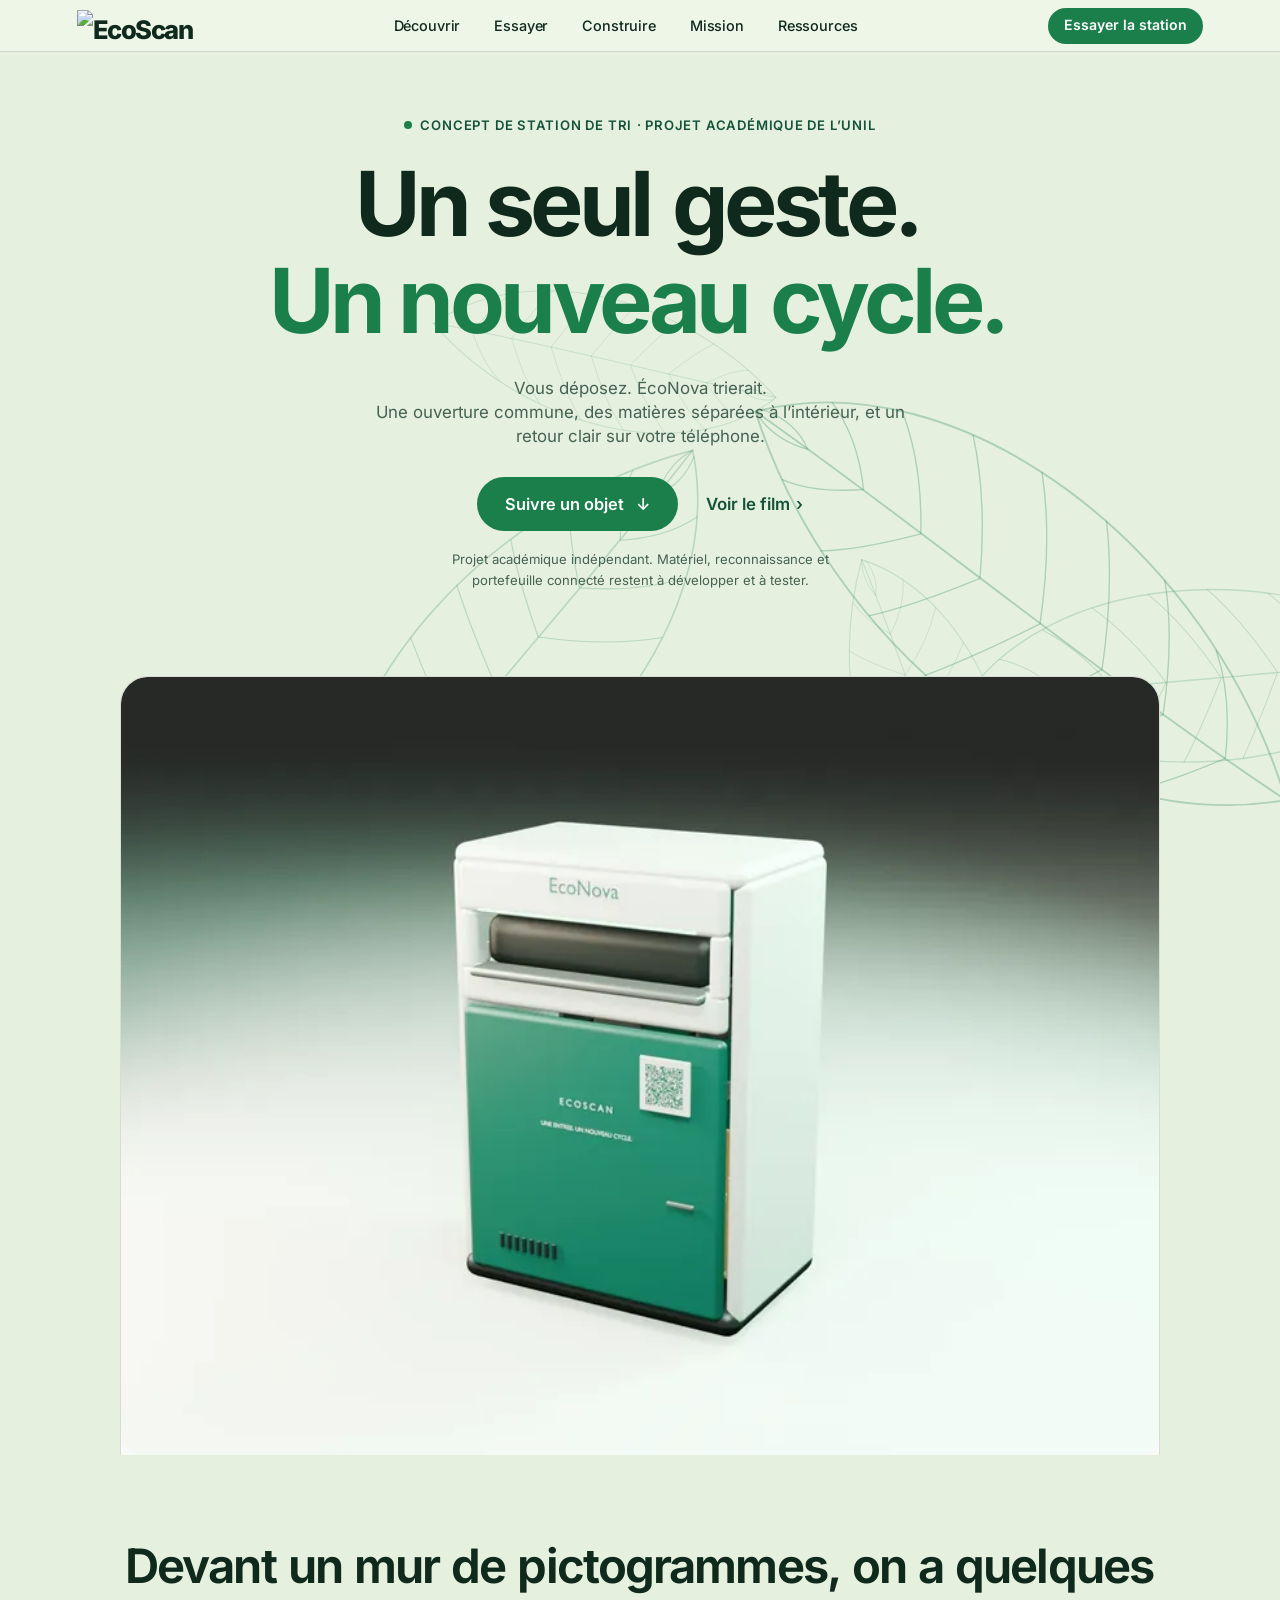
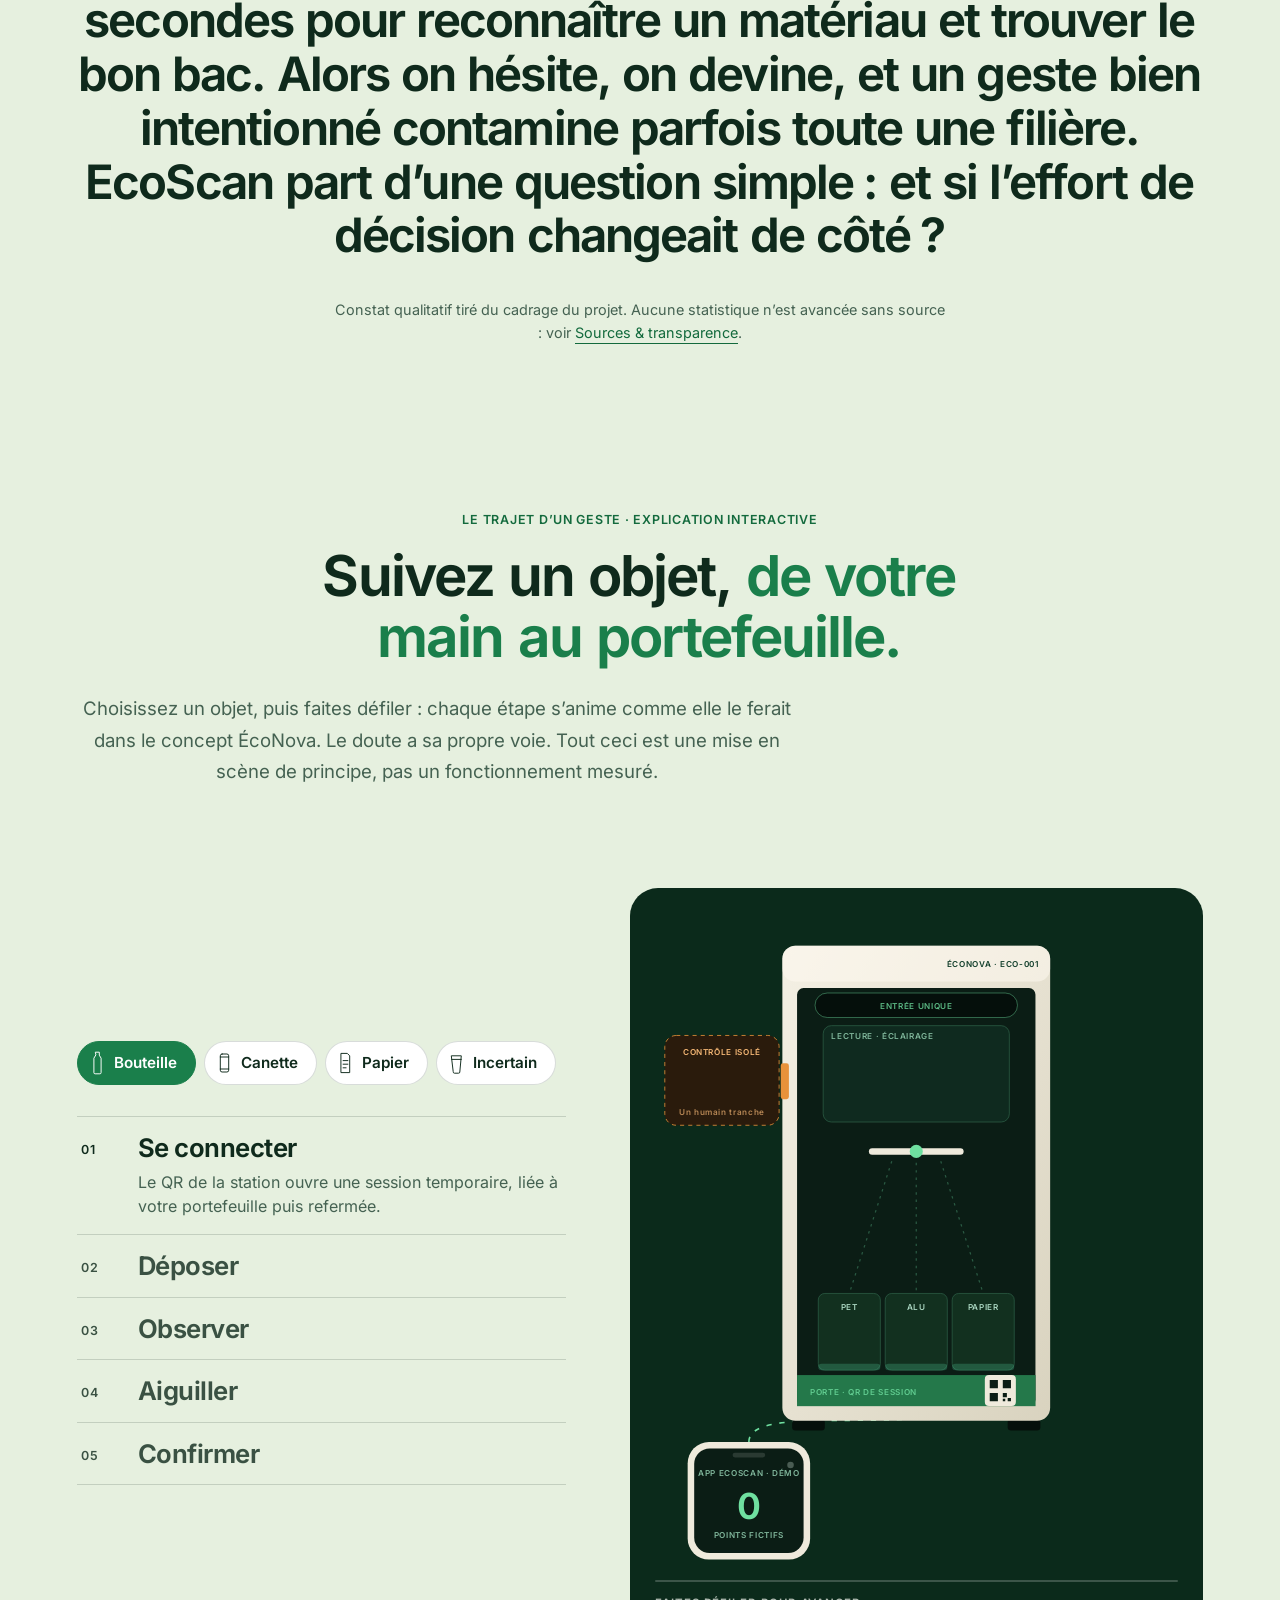
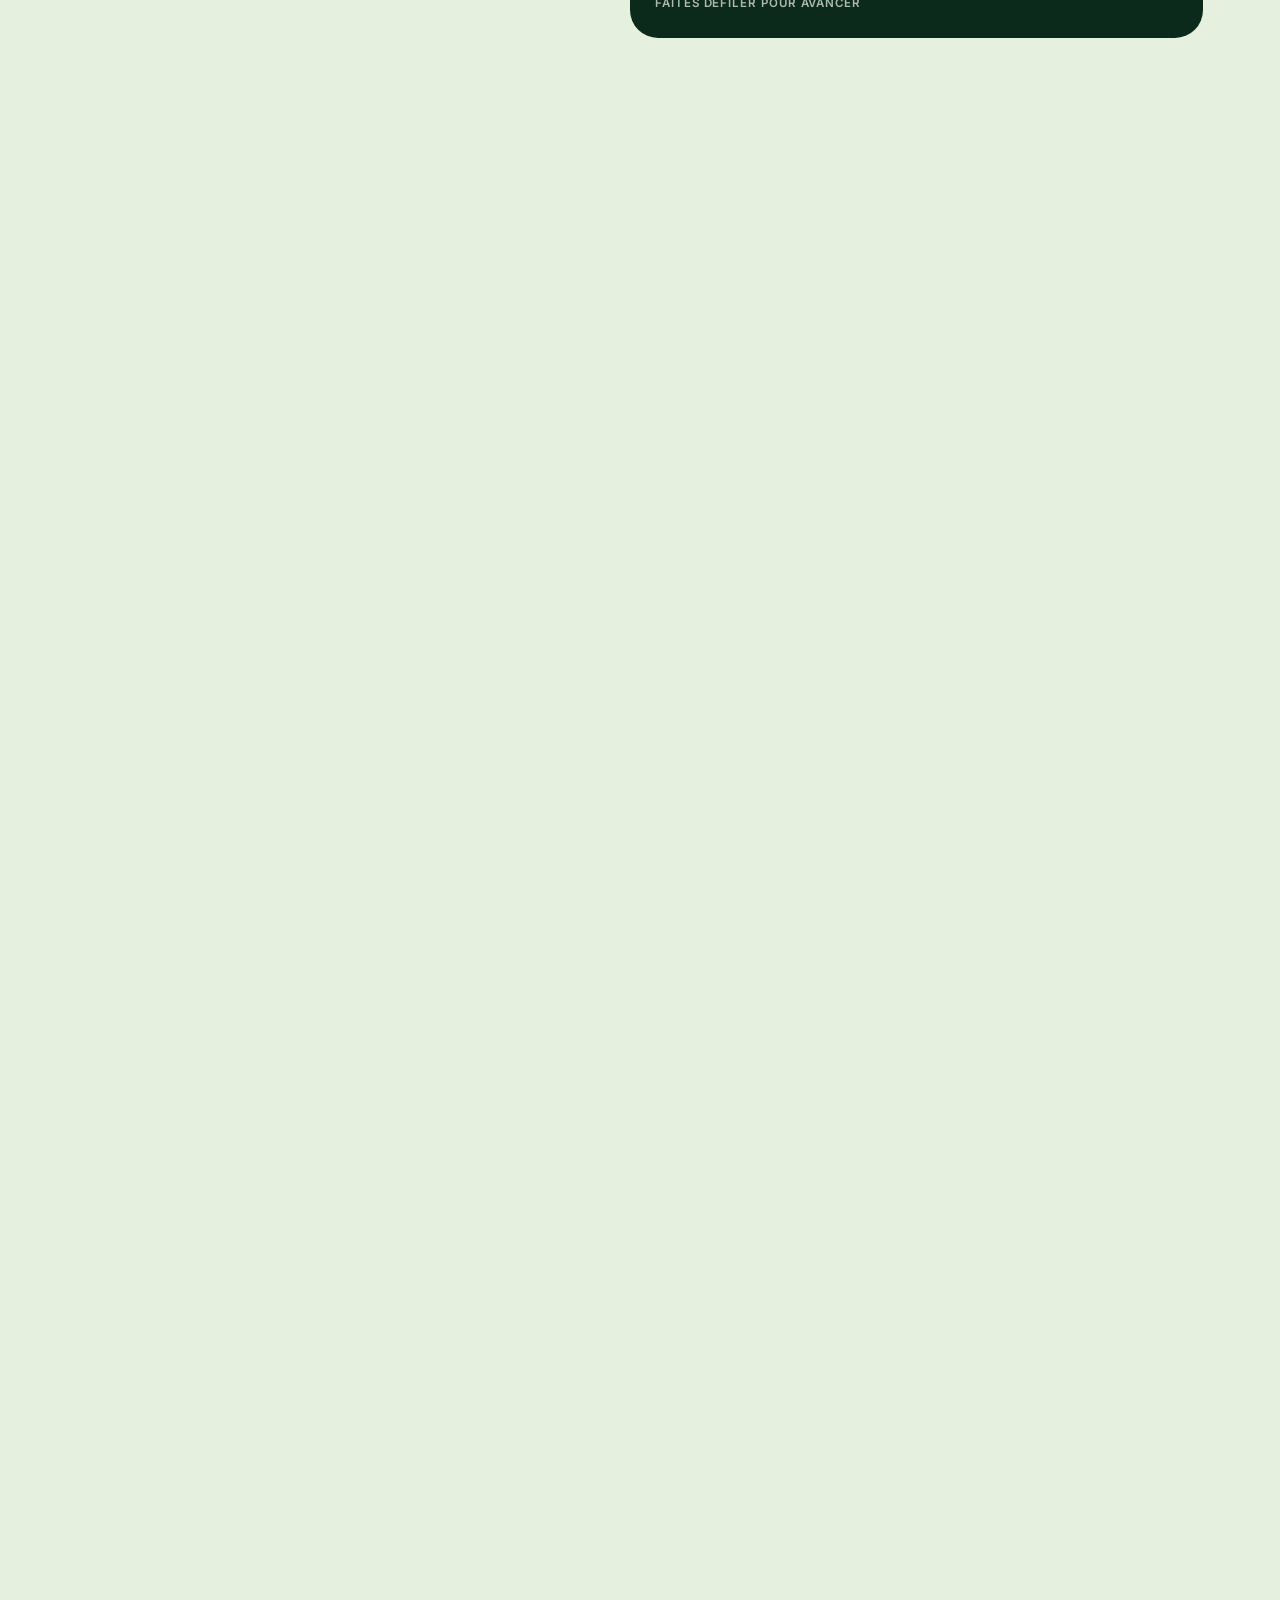
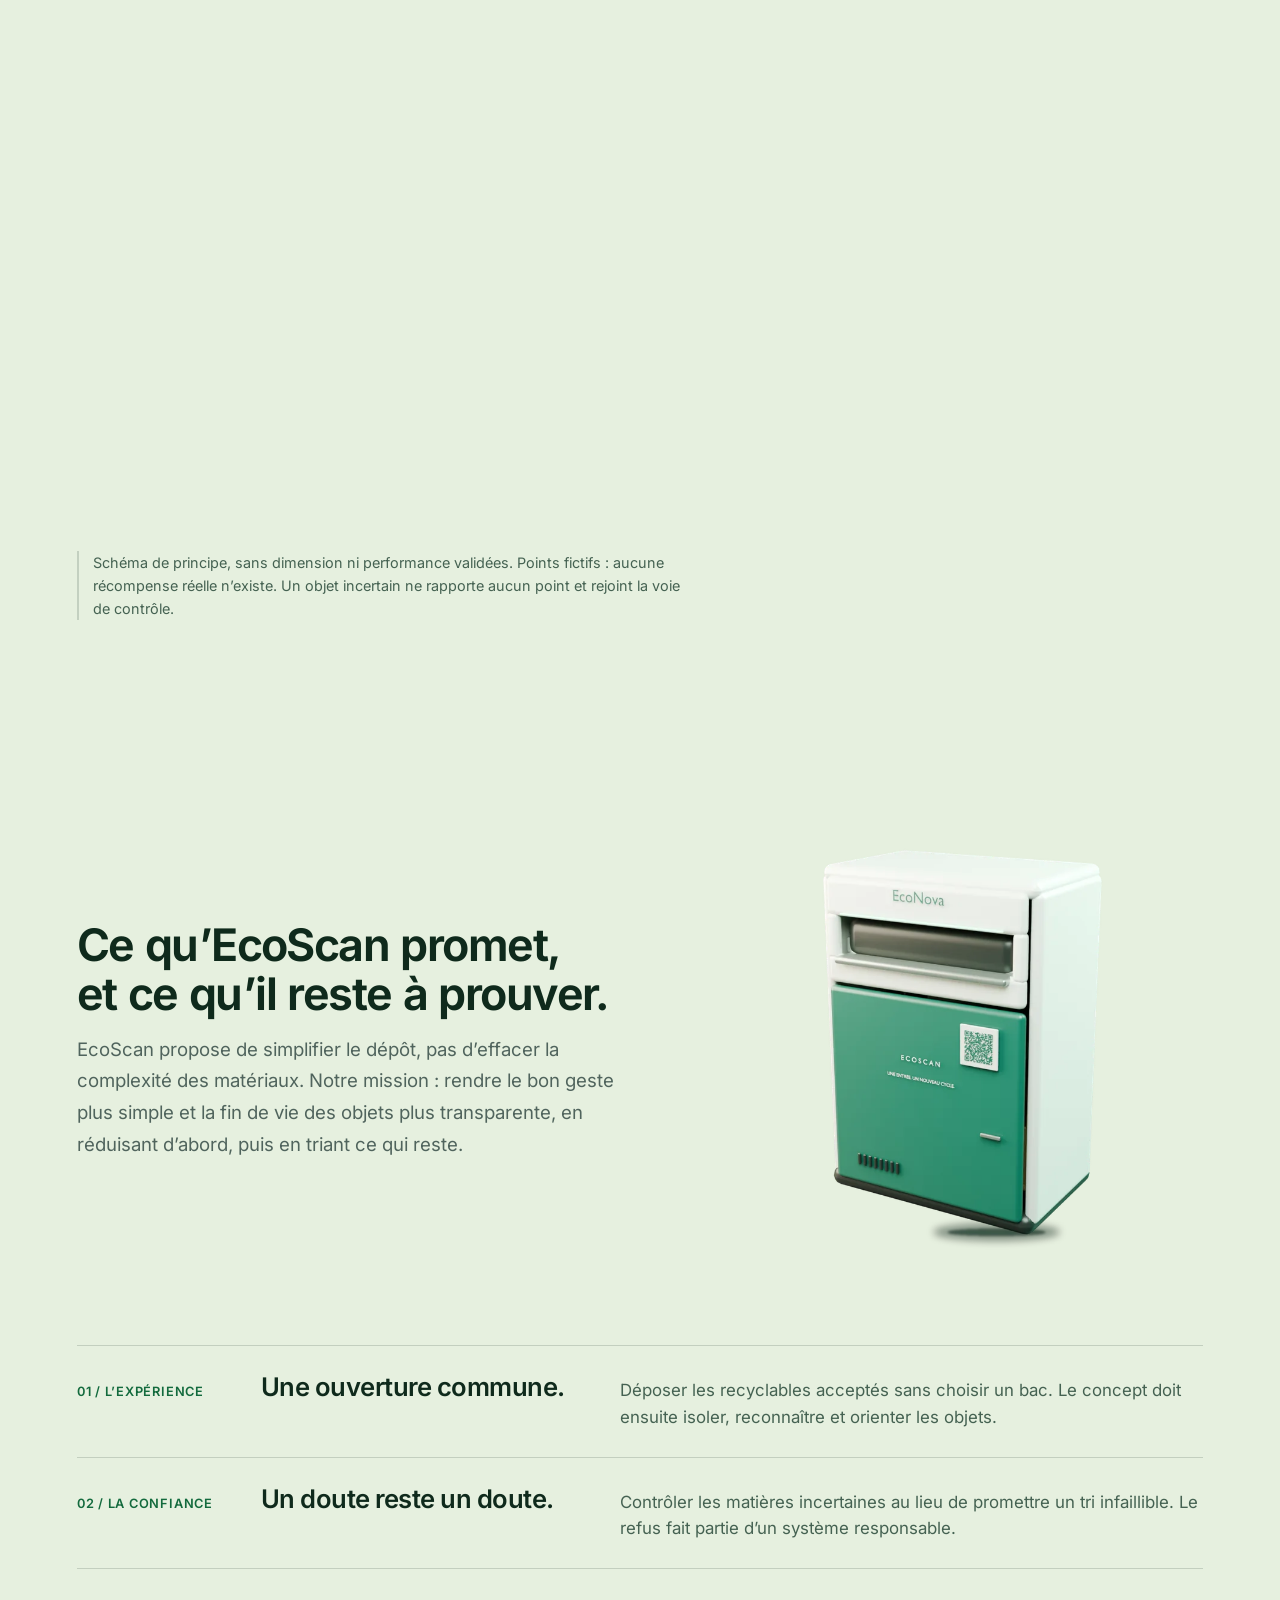
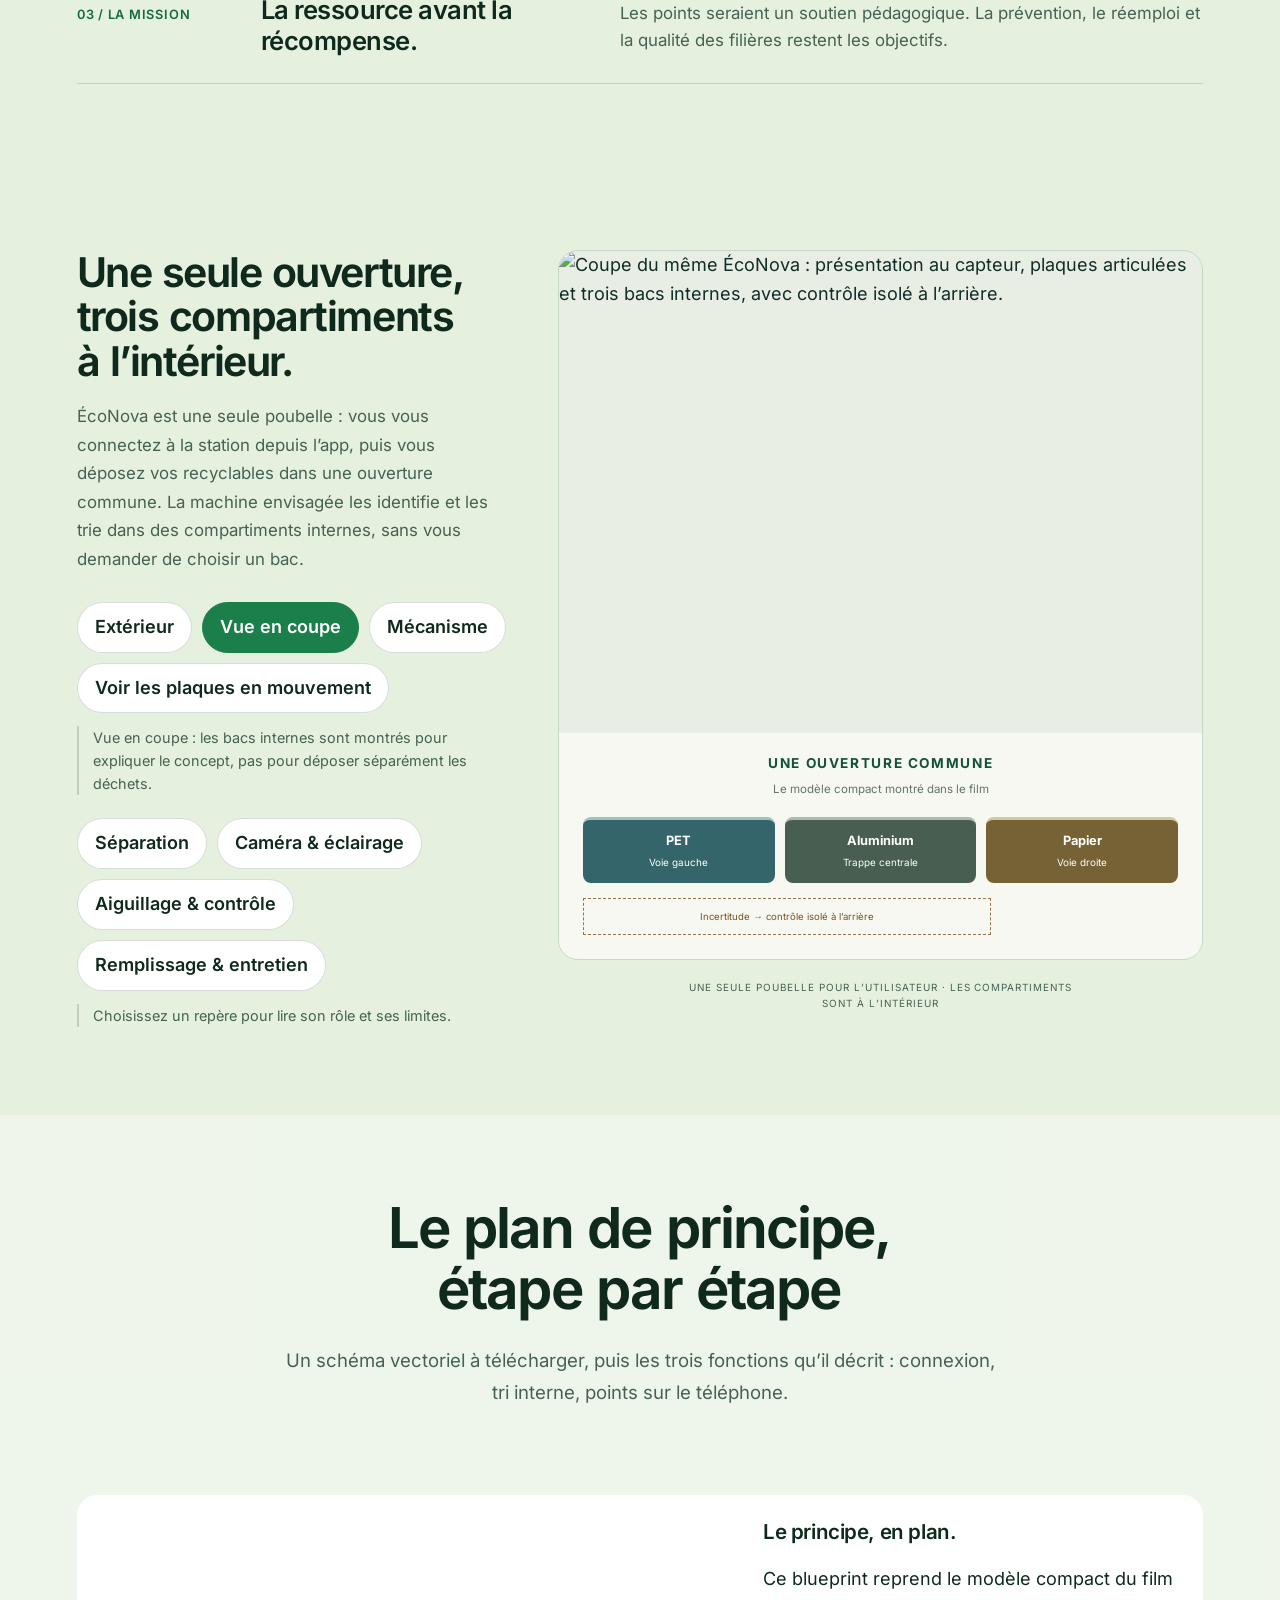
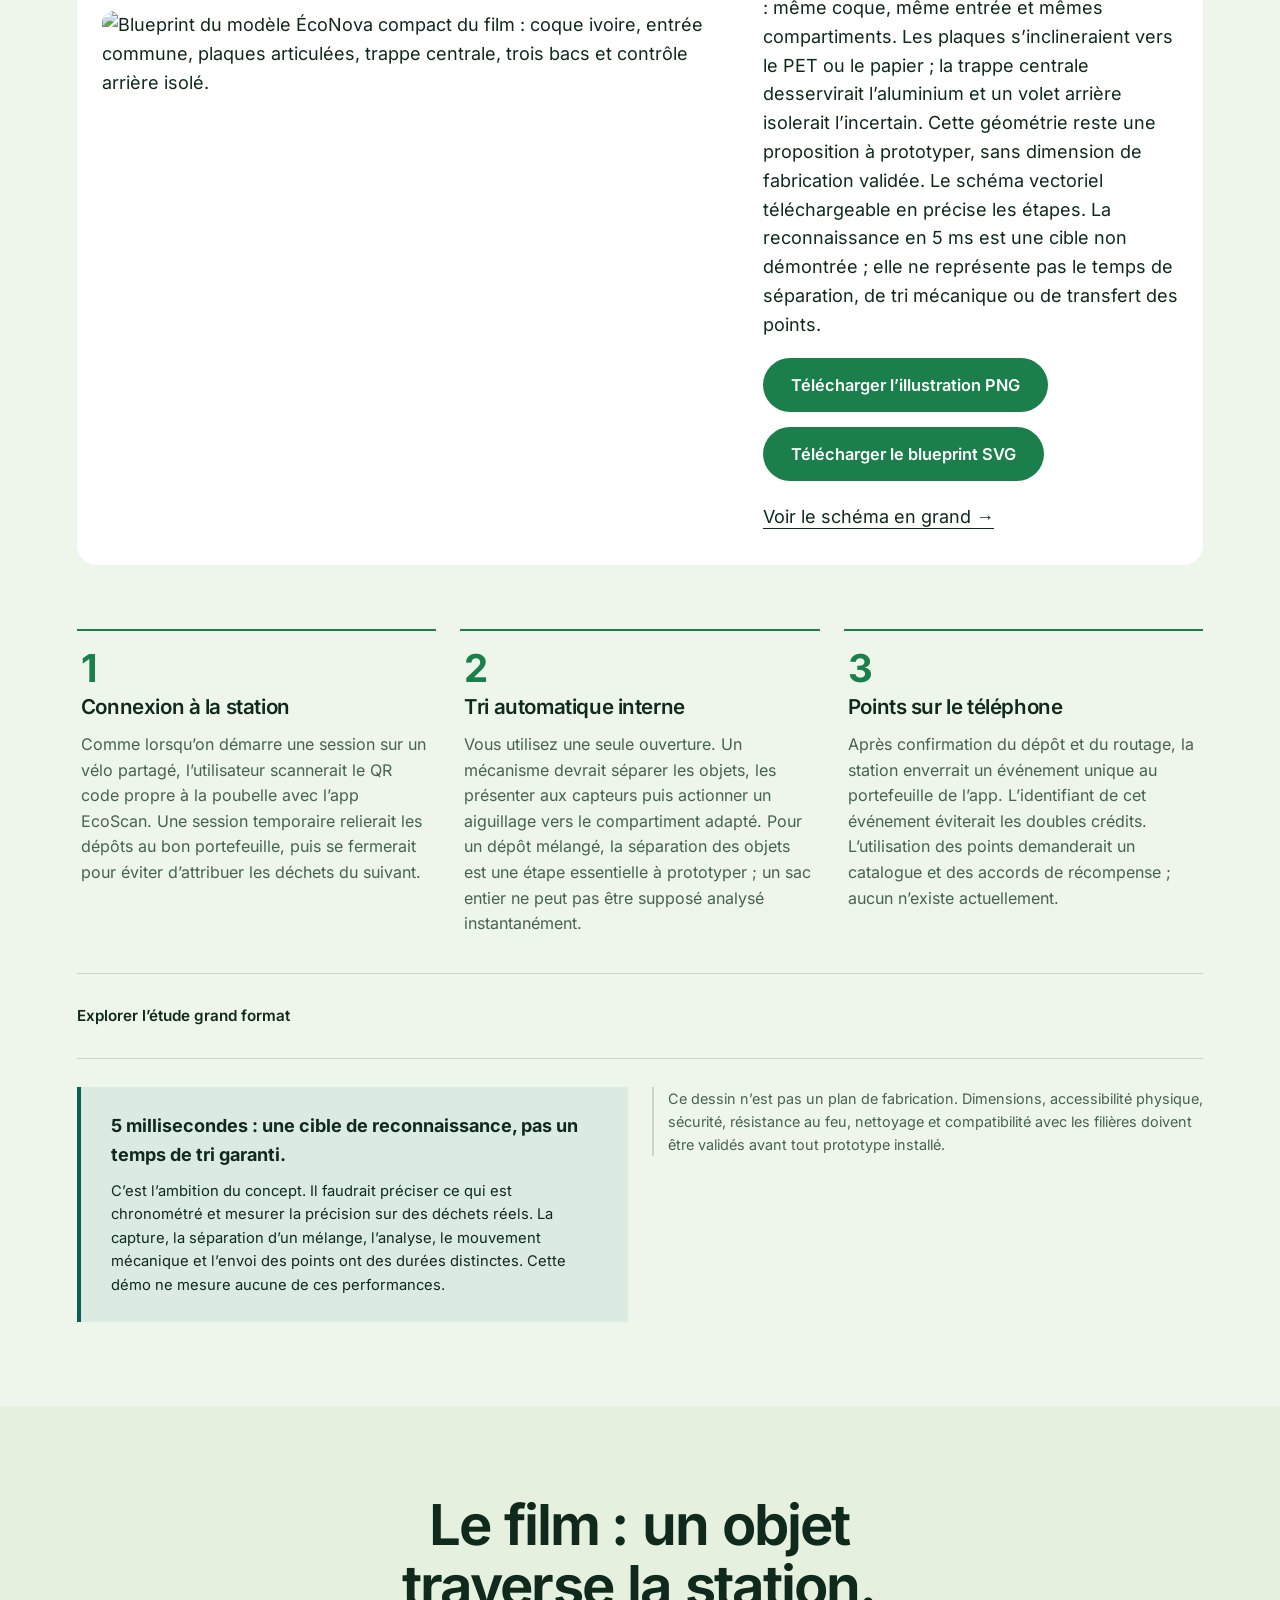
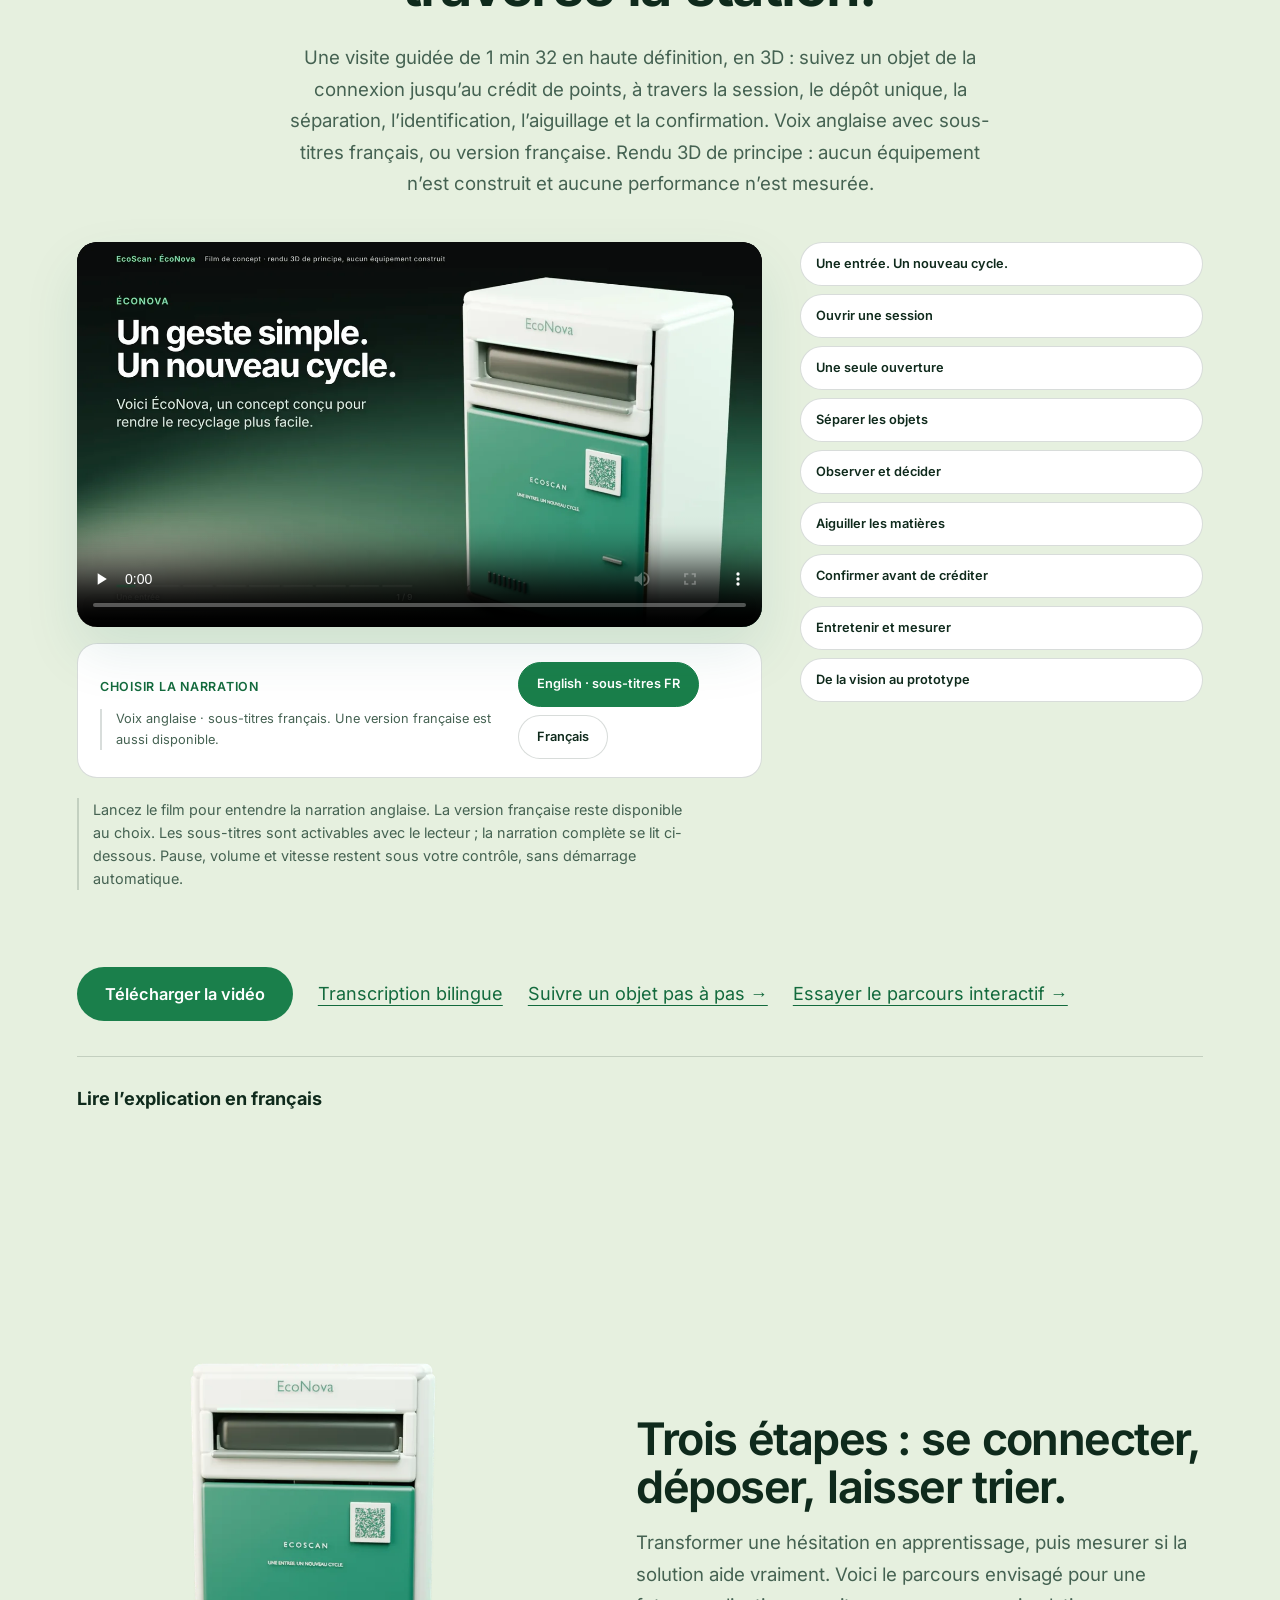
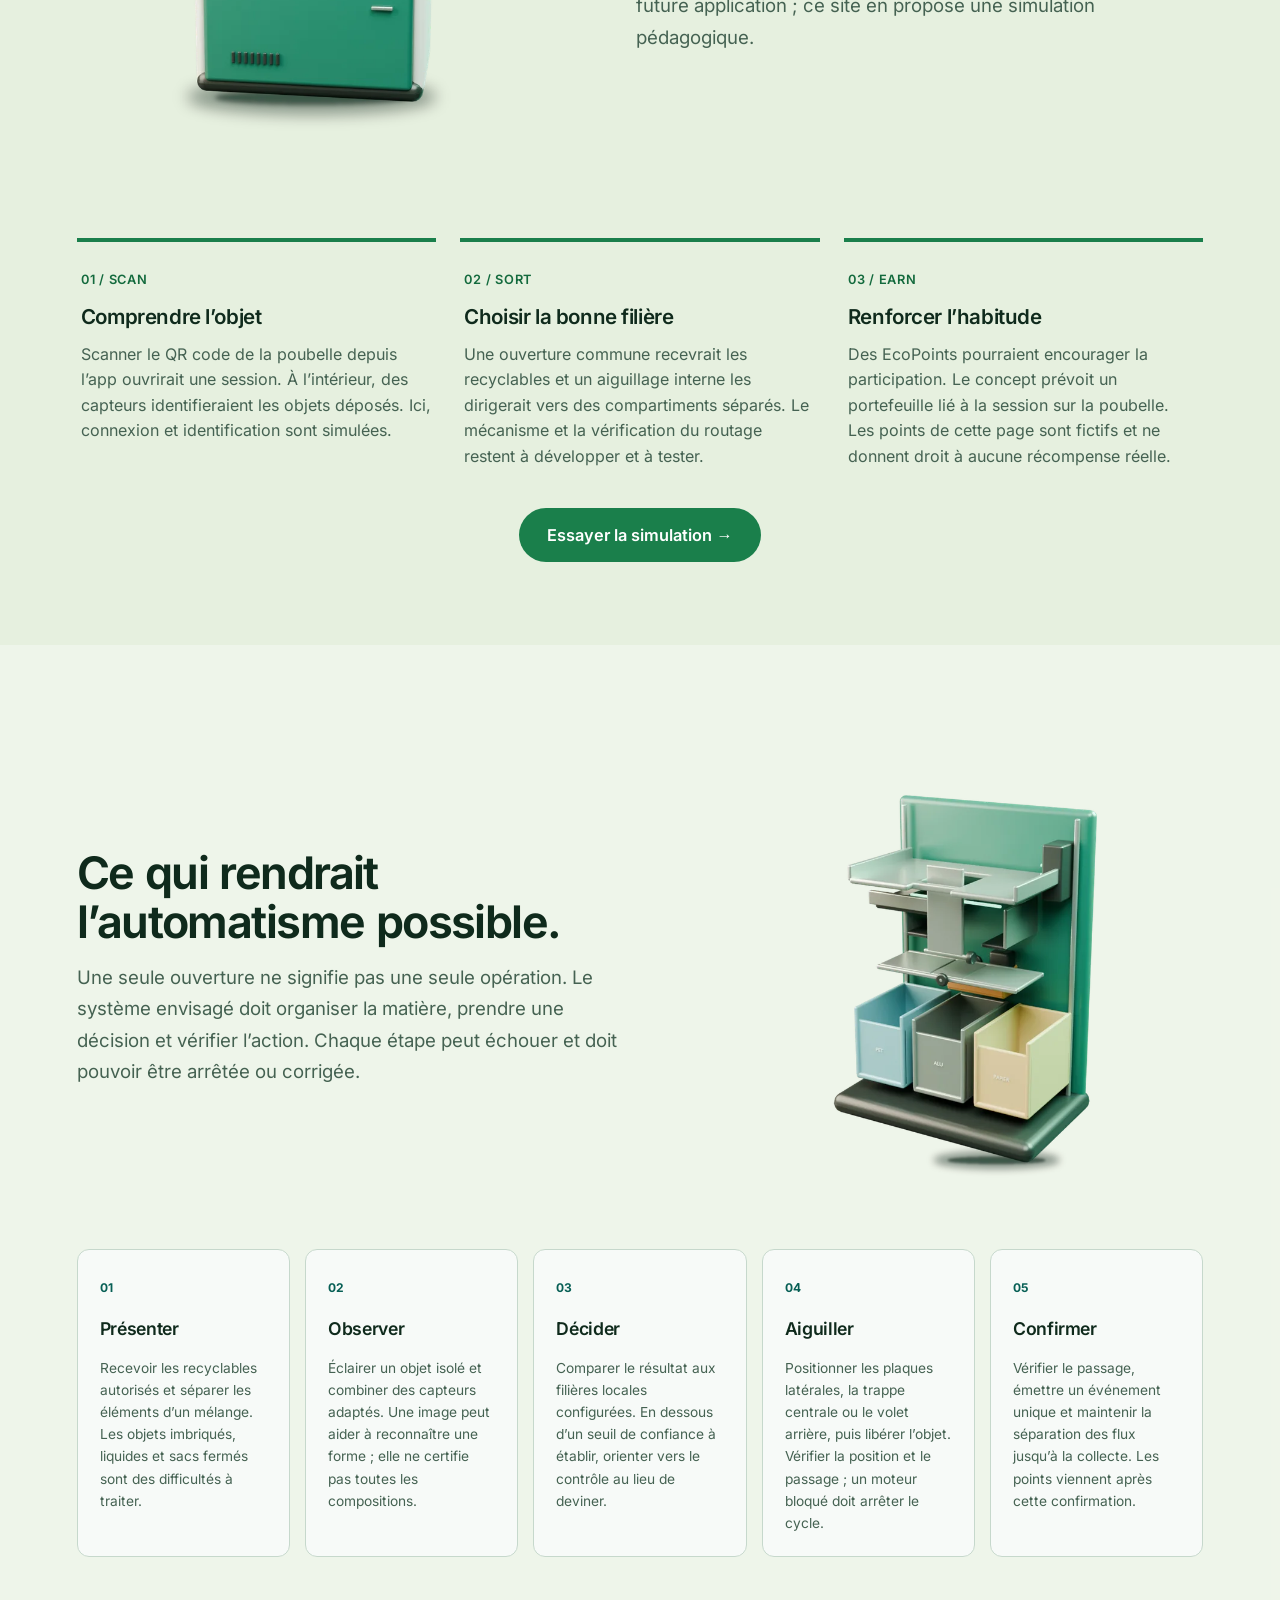
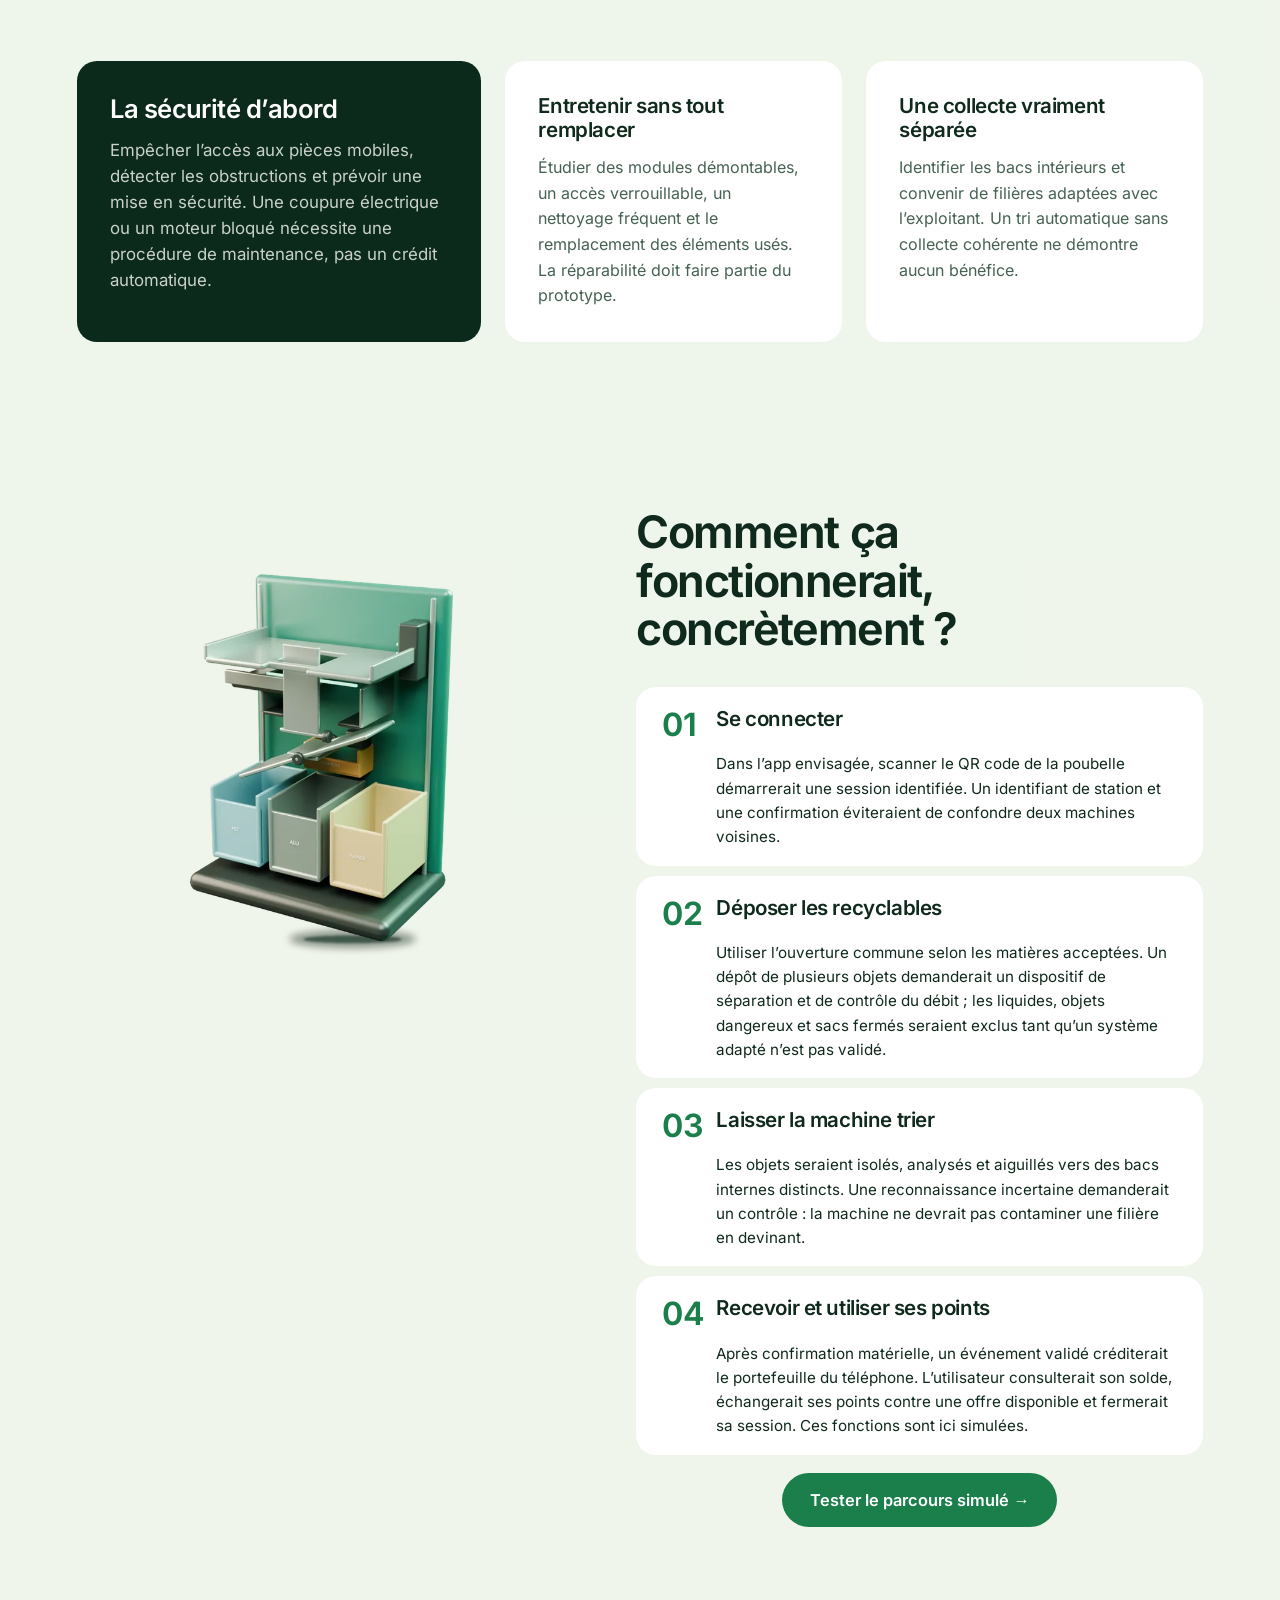
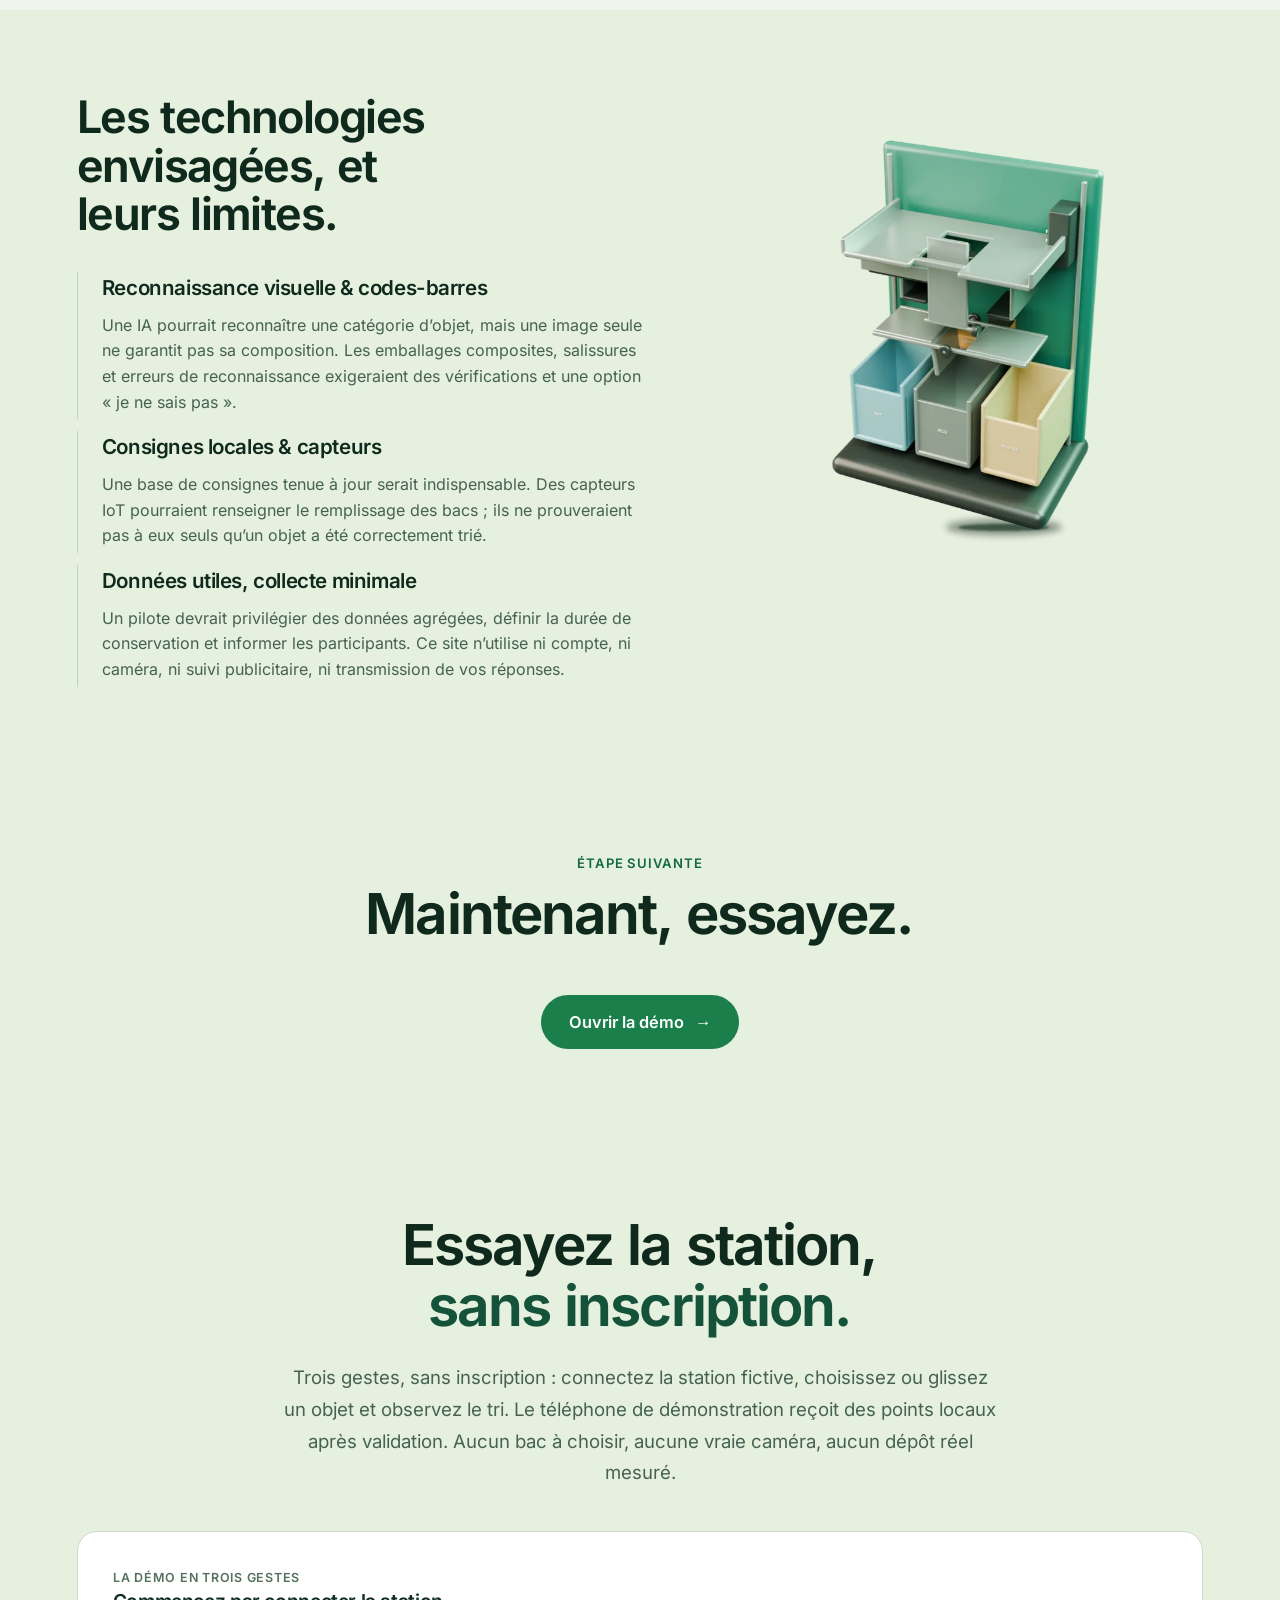
==== commit efed02b1: "Crédits : Agon Krasniqi ajouté ; numéros des étapes ne recouvrent plus le titre sur mobile - index.h" ====
--- a/index.html
+++ b/index.html
@@ -1,5 +1,5 @@
 <!doctype html>
-<html lang="fr"><head><meta charset="utf-8"><meta name="viewport" content="width=device-width, initial-scale=1"><meta name="color-scheme" content="light"><meta name="theme-color" content="#e6f0df"><meta name="description" content="EcoScan : campagne académique non lucrative pour réduire le gaspillage des ressources et explorer des habitudes durables sur le campus de l’UNIL."><title>EcoScan — Un seul geste. Un nouveau cycle.</title><link rel="canonical" href="https://trueballknower.github.io/EcoScan/"><meta property="og:title" content="EcoScan — Un seul geste. Un nouveau cycle."><meta property="og:description" content="ÉcoNova : une seule ouverture, un tri interne envisagé. Découvrez le concept, le film et le plan de prototype d’EcoScan."><meta property="og:type" content="website"><meta property="og:url" content="https://trueballknower.github.io/EcoScan/"><meta property="og:image" content="https://trueballknower.github.io/EcoScan/assets/og-ecoscan.jpg"><meta property="og:image:width" content="1200"><meta property="og:image:height" content="630"><meta property="og:image:alt" content="EcoScan — Un seul geste. Un nouveau cycle. La station ÉcoNova, concept académique."><meta property="og:locale" content="fr_CH"><meta property="og:site_name" content="EcoScan"><meta name="twitter:card" content="summary_large_image"><meta name="twitter:title" content="EcoScan — Un seul geste. Un nouveau cycle."><meta name="twitter:description" content="ÉcoNova : une seule ouverture, un tri interne envisagé. Concept et démonstrateur d’une campagne académique."><meta name="twitter:image" content="https://trueballknower.github.io/EcoScan/assets/og-ecoscan.jpg"><link rel="preload" href="./assets/fonts/inter-latin-wght-normal.woff2" as="font" type="font/woff2" crossorigin><link rel="preload" as="image" type="image/webp" fetchpriority="high" imagesrcset="./assets/econova-compact-studio-800.webp 800w, ./assets/econova-compact-studio.webp 1600w" imagesizes="(max-width:1040px) 100vw, 1040px"><link rel="icon" href="./assets/favicon.svg" type="image/svg+xml"><link rel="icon" href="./assets/icon-32.png" sizes="32x32" type="image/png"><link rel="apple-touch-icon" href="./assets/icon-180.png"><link rel="manifest" href="./manifest.webmanifest"><link rel="stylesheet" href="./site.min.css?v=497137c8"><script src="./script.js?v=1c82ffe0" defer></script><script src="./product.js?v=e5cc94a9" defer></script><script src="./experience-navigation.js?v=914208f2" defer></script><script src="./experience-shop.js?v=a723d33b" defer></script><script src="./assets/vendor/gsap.min.js" defer></script><script src="./premium.js?v=a45d21bf" defer></script><script type="application/ld+json">{"@context":"https://schema.org","@type":"WebSite","name":"EcoScan","url":"https://trueballknower.github.io/EcoScan/","inLanguage":"fr","description":"Campagne académique non lucrative et démonstrateur : réduire le gaspillage des ressources, tester un concept de station de tri."}</script></head><body><a class="skip" href="#main">Aller au contenu</a><div id="reading-progress" aria-hidden="true"></div><header><a href="#accueil" class="brand product-brand" aria-label="EcoScan, accueil"><img src="./assets/logo-ecoscan.svg" alt="EcoScan" width="178" height="42"></a><a class="header-cta" href="#demo">Essayer la station</a><button id="menu-button" class="menu-button" aria-expanded="false" aria-controls="navigation" hidden>Menu</button><nav id="navigation" aria-label="Navigation principale"><a href="#accueil" data-nav-group="discover">Découvrir</a><a href="#demo" data-nav-group="try">Essayer</a><a href="#faisabilite" data-nav-group="build">Construire</a><a href="#mission" data-nav-group="mission">Mission</a><a href="#ressources" data-nav-group="resources">Ressources</a></nav></header><aside id="workspace-guide" class="workspace-guide" aria-label="Votre parcours" hidden>
+<html lang="fr"><head><meta charset="utf-8"><meta name="viewport" content="width=device-width, initial-scale=1"><meta name="color-scheme" content="light"><meta name="theme-color" content="#e6f0df"><meta name="description" content="EcoScan : campagne académique non lucrative pour réduire le gaspillage des ressources et explorer des habitudes durables sur le campus de l’UNIL."><title>EcoScan — Un seul geste. Un nouveau cycle.</title><link rel="canonical" href="https://trueballknower.github.io/EcoScan/"><meta property="og:title" content="EcoScan — Un seul geste. Un nouveau cycle."><meta property="og:description" content="ÉcoNova : une seule ouverture, un tri interne envisagé. Découvrez le concept, le film et le plan de prototype d’EcoScan."><meta property="og:type" content="website"><meta property="og:url" content="https://trueballknower.github.io/EcoScan/"><meta property="og:image" content="https://trueballknower.github.io/EcoScan/assets/og-ecoscan.jpg"><meta property="og:image:width" content="1200"><meta property="og:image:height" content="630"><meta property="og:image:alt" content="EcoScan — Un seul geste. Un nouveau cycle. La station ÉcoNova, concept académique."><meta property="og:locale" content="fr_CH"><meta property="og:site_name" content="EcoScan"><meta name="twitter:card" content="summary_large_image"><meta name="twitter:title" content="EcoScan — Un seul geste. Un nouveau cycle."><meta name="twitter:description" content="ÉcoNova : une seule ouverture, un tri interne envisagé. Concept et démonstrateur d’une campagne académique."><meta name="twitter:image" content="https://trueballknower.github.io/EcoScan/assets/og-ecoscan.jpg"><link rel="preload" href="./assets/fonts/inter-latin-wght-normal.woff2" as="font" type="font/woff2" crossorigin><link rel="preload" as="image" type="image/webp" fetchpriority="high" imagesrcset="./assets/econova-compact-studio-800.webp 800w, ./assets/econova-compact-studio.webp 1600w" imagesizes="(max-width:1040px) 100vw, 1040px"><link rel="icon" href="./assets/favicon.svg" type="image/svg+xml"><link rel="icon" href="./assets/icon-32.png" sizes="32x32" type="image/png"><link rel="apple-touch-icon" href="./assets/icon-180.png"><link rel="manifest" href="./manifest.webmanifest"><link rel="stylesheet" href="./site.min.css?v=c0efcdf3"><script src="./script.js?v=1c82ffe0" defer></script><script src="./product.js?v=e5cc94a9" defer></script><script src="./experience-navigation.js?v=914208f2" defer></script><script src="./experience-shop.js?v=a723d33b" defer></script><script src="./assets/vendor/gsap.min.js" defer></script><script src="./premium.js?v=a45d21bf" defer></script><script type="application/ld+json">{"@context":"https://schema.org","@type":"WebSite","name":"EcoScan","url":"https://trueballknower.github.io/EcoScan/","inLanguage":"fr","description":"Campagne académique non lucrative et démonstrateur : réduire le gaspillage des ressources, tester un concept de station de tri."}</script></head><body><a class="skip" href="#main">Aller au contenu</a><div id="reading-progress" aria-hidden="true"></div><header><a href="#accueil" class="brand product-brand" aria-label="EcoScan, accueil"><img src="./assets/logo-ecoscan.svg" alt="EcoScan" width="178" height="42"></a><a class="header-cta" href="#demo">Essayer la station</a><button id="menu-button" class="menu-button" aria-expanded="false" aria-controls="navigation" hidden>Menu</button><nav id="navigation" aria-label="Navigation principale"><a href="#accueil" data-nav-group="discover">Découvrir</a><a href="#demo" data-nav-group="try">Essayer</a><a href="#faisabilite" data-nav-group="build">Construire</a><a href="#mission" data-nav-group="mission">Mission</a><a href="#ressources" data-nav-group="resources">Ressources</a></nav></header><aside id="workspace-guide" class="workspace-guide" aria-label="Votre parcours" hidden>
   <div><span class="eyebrow">ECOSCAN / VOTRE PARCOURS</span><strong id="workspace-title">Découvrir ÉcoNova</strong><p id="workspace-summary"></p></div>
   <nav id="workspace-shortcuts" aria-label="Accès directs du parcours"></nav>
 </aside>
@@ -270,4 +270,4 @@
 <section data-view-group="resources" class="section tint" id="faq"><h2>Du concret,<br>sans fausse promesse.</h2><div class="faq-list"><details><summary>Les poubelles EcoScan existent-elles déjà ?</summary><p>Non. La station présentée ici est un concept visuel, pas un produit fabriqué ni installé sur le campus. Le site permet de tester un parcours pédagogique avant d’envisager un pilote.</p></details><details><summary>Est-ce que la simulation utilise une vraie IA ?</summary><p>Non. Elle part de l’objet que vous sélectionnez et affiche une réponse programmée. Les scénarios difficiles invitent à vérifier la consigne plutôt qu’à deviner.</p></details><details><summary>Les EcoPoints donnent-ils droit à un cadeau ?</summary><p>Non. Ils sont fictifs, conservés seulement dans votre navigateur, et sans valeur financière. Aucun partenaire ni programme de récompense réel n’est annoncé.</p></details><details><summary>Que faire d’un objet qui n’apparaît pas dans la démo ?</summary><p>Consultez les consignes du point de collecte. Les piles, appareils électroniques, produits chimiques et objets dangereux nécessitent des filières spécifiques ; ne les déposez pas dans l’ouverture de la station imaginée.</p></details><details><summary>Que se passe-t-il si la connexion tombe ?</summary><p>Une machine réelle pourrait continuer le tri local si ses capteurs et son mécanisme restent opérationnels, puis synchroniser des événements sécurisés plus tard. Cette stratégie reste à développer. Dans cette démo, le dépôt et la connexion sont suspendus hors ligne pour ne pas prétendre transférer des points.</p></details><details><summary>Comment proposer ce projet sur un campus ?</summary><p>Commencer par discuter avec les responsables des infrastructures et de la durabilité, confirmer les filières et demander les autorisations. Un test de signalétique et des retours utilisateurs peuvent précéder tout investissement matériel.</p></details></div></section>
 <section data-view-group="resources" class="section sources" id="sources"><h2>Une démarche transparente.</h2><p>Source principale : présentation EcoScan en neuf slides, année non indiquée, et brief académique transmis pour ce projet. Les contenus ont été adaptés au cadre d’une campagne non lucrative ; les chiffres d’ambition sont conservés et explicitement qualifiés. La recherche technique supplémentaire repose sur des artefacts expérimentaux effectivement consultés, détaillés dans la section Innovation et le dossier de références. Ces projets ne sont ni des partenaires ni une validation d’EcoScan.</p><p>Le chiffre « nearly one in three items » du support original n’est pas repris comme fait vérifié, faute de source. Les illustrations d’origine et le logo n’ont pas été fournis : les visuels de ce site sont des créations abstraites, pas le logo original.</p><p>Pour vérifier les consignes actuelles, consultez les indications du point de collecte et les ressources officielles : <a href="https://www.unil.ch/durable" target="_blank" rel="noopener noreferrer">UNIL — durabilité</a> et <a href="https://www.bafu.admin.ch/" target="_blank" rel="noopener noreferrer">Office fédéral de l’environnement</a>. Ces liens sont des ressources de consultation, sans partenariat ; aucun chiffre d’impact externe n’est utilisé sur ce site. Le rapprochement avec les ODD s’appuie sur le cadre des Nations Unies (Agenda 2030, 2015), sans affiliation officielle.</p></section>
 <section data-view-group="resources" class="section next-step" id="suite-ressources" aria-label="Étape suivante"><p class="next-kicker">Étape suivante</p><h2>Reprendre depuis le début.</h2><a class="button" href="#accueil"><span>Retour à l’accueil</span><i aria-hidden="true">→</i></a></section>
-</main><footer><div class="footer-cta"><p class="footer-kicker">Prochaine étape</p><p class="footer-big">Un seul geste.<br><em>À vous de jouer.</em></p><div class="footer-actions"><a class="button light magnetic" href="#demo"><span>Essayer la station</span><i aria-hidden="true">→</i></a><a class="hero-link" href="#trajet">Revoir le trajet d’un objet</a></div></div><div class="footer-base"><p class="credits">Visuels : rendus 3D réalisés avec Blender à partir du modèle du projet, et illustrations générées par IA (Higgsfield, modèle Z Image). Ce sont des concepts visuels : aucun équipement n’est construit.</p><a class="brand product-footer-brand" href="#accueil"><img src="./assets/logo-ecoscan.svg" alt="EcoScan" width="178" height="42" loading="lazy" decoding="async"></a><p>Projet académique — HEC Lausanne, Université de Lausanne<br>Albin Krasniqi</p><div><strong>Thank you.</strong><p>Un seul geste. Un nouveau cycle.</p><a href="./app/">Application mobile</a> · <a href="#sources">Sources & transparence</a> · <a href="#accueil">Retour en haut ↑</a></div></div></footer><a href="#accueil" id="back-top" class="back-top" aria-label="Retour en haut" hidden>↑</a></body></html>+</main><footer><div class="footer-cta"><p class="footer-kicker">Prochaine étape</p><p class="footer-big">Un seul geste.<br><em>À vous de jouer.</em></p><div class="footer-actions"><a class="button light magnetic" href="#demo"><span>Essayer la station</span><i aria-hidden="true">→</i></a><a class="hero-link" href="#trajet">Revoir le trajet d’un objet</a></div></div><div class="footer-base"><p class="credits">Visuels : rendus 3D réalisés avec Blender à partir du modèle du projet, et illustrations générées par IA (Higgsfield, modèle Z Image). Ce sont des concepts visuels : aucun équipement n’est construit.</p><a class="brand product-footer-brand" href="#accueil"><img src="./assets/logo-ecoscan.svg" alt="EcoScan" width="178" height="42" loading="lazy" decoding="async"></a><p>Projet académique — HEC Lausanne, Université de Lausanne<br>Albin Krasniqi · Agon Krasniqi</p><div><strong>Thank you.</strong><p>Un seul geste. Un nouveau cycle.</p><a href="./app/">Application mobile</a> · <a href="#sources">Sources & transparence</a> · <a href="#accueil">Retour en haut ↑</a></div></div></footer><a href="#accueil" id="back-top" class="back-top" aria-label="Retour en haut" hidden>↑</a></body></html>
--- a/site.min.css
+++ b/site.min.css
@@ -2,4 +2,4 @@
 :root{--product-ink: #112d27;--product-green: #095e4e;--product-paper: #f5f5ef;--product-line: #d7e1d7;--product-spring: cubic-bezier(.2,.75,.2,1)}body{background:var(--product-paper);color:var(--product-ink)}header{background:rgba(245,245,239,.96);border-color:var(--product-line);height:84px}.product-brand img,.product-footer-brand img{display:block;width:178px;height:auto}header nav a{letter-spacing:-.01em}header .nav-cta{background:var(--product-green);color:white;border-color:var(--product-green)}h2{font-size:clamp(2.4rem,5.5vw,5.25rem);font-weight:650;letter-spacing:-.055em}.section{padding:105px 7%}.section .lead{font-size:clamp(1.05rem,1.45vw,1.3rem);line-height:1.7;max-width:67ch}.eyebrow{letter-spacing:.15em;font-size:.65rem}.product-hero{display:grid;grid-template-columns:1fr 1.04fr;align-items:center;gap:40px;color:var(--product-ink);background:radial-gradient(ellipse at 70% 50%,#dde9dd 0,transparent 45%),var(--product-paper);padding:70px 7% 105px;min-height:790px;overflow:hidden}.product-hero::before{display:none}.product-hero .hero-copy{width:100%}.product-hero .eyebrow{color:var(--product-green)}.product-hero h1{font-size:clamp(3.6rem,6vw,6.6rem);letter-spacing:-.065em;line-height:1.03;font-weight:650;margin-bottom:30px}.product-hero h1 em{color:var(--product-green)}.product-hero .hero-description{color:#4b6256;font-size:1.08rem;max-width:46ch;line-height:1.75}.product-hero .button.light{background:var(--product-green);color:white}.product-hero .button.light:hover{background:#064535}.product-hero .hero-link{color:var(--product-green)}.product-hero .hero-tags{margin-top:33px}.product-hero .hero-tags span{background:#e7ece3;border-color:#c6d6c6;color:#3e5f4d;font-size:.61rem}.hero-caption{font-size:.72rem;color:#647467;margin:19px 0 0;max-width:52ch}.hero-product{margin:0;position:relative;z-index:2}.hero-product img{display:block;width:100%;height:auto;border-radius:25px;box-shadow:0 25px 70px #123a2c12}.hero-product figcaption{display:grid;gap:6px;margin:22px 0 0;padding-left:20px;border-left:2px solid var(--product-green)}.hero-product figcaption span{font-size:.6rem;letter-spacing:.15em;color:#647467}.hero-product figcaption b{font-size:1.06rem;font-weight:600}.hero-product figcaption small{font-size:.68rem;color:#647467}.product-hero .hero-bottom{color:#647467;border-color:#c5d6c7}.hero-orbit{display:none}.product-promise{background:#fff}.promise-grid,.research-grid{display:grid;grid-template-columns:repeat(3,1fr);gap:26px;margin-top:45px}.promise-grid article{border-top:1px solid #c4d2c6;padding-top:28px}.promise-grid article>span,.research-grid article>span{color:#607568;display:block;font-size:.62rem;letter-spacing:.1em;margin-bottom:22px}.promise-grid h3{font-size:1.5rem}.product-promise p{color:#50645d}#concept{background:#062f28}#concept h2{max-width:17ch}#demo{background:#eef2e9}#demo h2 em{color:var(--product-green)}#demo .demo-intro{background:white;color:var(--product-ink);border:1px solid #ccd8c8;border-radius:20px;padding:30px 35px;margin:30px 0}#demo .demo-intro h3{font-size:1.2rem}#demo .demo-intro .eyebrow{color:#55705f}#demo .demo-intro p{color:#55705f}#demo .demo-intro>.button{background:var(--product-green);color:white}.demo-layout{grid-template-columns:minmax(0,1.3fr) minmax(0,1fr);gap:30px;align-items:start}.demo-layout>*{min-width:0}.demo-card{padding:30px;border-radius:22px;border-color:#cfdbca}.demo-card>label{font-size:.78rem;color:#50645d;font-weight:600}.demo-card select{font-size:.89rem;background:#f8faf5;border-color:#bfcebc}.object-tray{margin-top:20px}.object-token{background:#f8faf5;min-height:108px;border-color:#cad8c6}.object-token[aria-pressed=true]{background:#e4eddf;border-color:var(--product-green)}.demo-card .item-symbol{display:none}.demo-card #item-title{margin:24px 0 14px;font-size:1.1rem}.demo-steps{margin:20px 0}#scan{padding:14px 24px;width:100%}#scan-status{min-height:3.2em;color:#52705f}.demo-card>a.text-button{font-size:.8rem;margin-bottom:12px}.drop-zone{background:linear-gradient(110deg,#deded2,#f5f5ee 45%,#d0d3c3);color:var(--product-ink);border:1px solid #abbcad;padding:24px 28px;border-radius:24px 24px 13px 13px;min-height:270px;box-shadow:inset 5px 0 0 #fff8,0 18px 25px #163c2810;gap:15px}.demo-machine-label{display:flex;align-items:center;justify-content:space-between;gap:15px}.demo-machine-label strong{font-size:1.25rem;letter-spacing:-.045em}.demo-machine-label small{color:#5a725f;font-size:.55rem;letter-spacing:.1em}.demo-inlet{display:grid;place-items:center;min-height:115px;background:#092f27;border:7px solid #729b7d;border-radius:45px;box-shadow:inset 0 18px 20px #001a1680;color:#c7f3d9;gap:10px;padding:15px}.demo-inlet small{color:#c7dfcd;font-size:.65rem;letter-spacing:.12em}.demo-machine-rule{height:1px;background:#b9c9b6;display:block}.drop-zone>small{color:#526d59}.drop-led{background:#7b9382;box-shadow:0 0 0 4px #f3f7ed}.drop-zone[data-state=ready] .drop-led{background:#157649;box-shadow:0 0 0 4px #b9dfc9}.drop-zone[data-state=confirmed] .drop-led{background:#157649}.scan-beam{top:40%;left:14%;right:14%;bottom:22%}.route-visual{border-style:solid;border-color:#d1decc;background:#f5f8ef}.route-sensor{border-radius:20px;font-size:.65rem}.phone-demo{background:linear-gradient(145deg,#fff,#eef4e9);border-color:#16382d;border-radius:36px;padding:42px 28px 26px}.phone-demo .points span{font-size:clamp(2.7rem,9vw,4.8rem);font-weight:650;overflow-wrap:anywhere}.phone-demo .points small{color:#55705f;font-size:.72rem}.phone-demo .demo-reward{background:#e8f0e1}.phone-demo .demo-reward h3{font-size:1.05rem}.phone-demo>h3{font-size:1.2rem}#video-explicative{background:#062f28;color:#edf4e9}#video-explicative>.eyebrow{color:#b9dfc9}#video-explicative .lead,#video-explicative .note{color:#bcd0bc}.video-frame{padding:0;border:1px solid #507957;border-radius:20px;overflow:hidden}.video-frame video{border-radius:19px}.film-language{display:flex;align-items:center;justify-content:space-between;gap:18px;margin:32px 0 20px}.film-language .note{margin:9px 0 0;font-size:.8rem}.film-language-buttons{display:flex;flex-wrap:wrap;gap:8px}.film-language-buttons button{min-height:44px;padding:11px 18px;border:1px solid #6a9277;border-radius:25px;color:#e5f1df;background:#123b2e;font-size:.8rem}.film-language-buttons button[aria-pressed=true]{background:#cce6c0;color:#123b2e;border-color:#cce6c0}.video-chapters button{background:#123b2e;color:#d4e7cf;border-color:#496e50}.video-chapters button[aria-pressed=true]{background:#b9dfc9;color:#052d29}#video-explicative .video-transcript{border-color:#496e50}#station{background:#fafbf6}.blueprint-card{background:#f1f4ea;border-color:#cbd9c3}.blueprint-card img{border-radius:14px}.blueprint-card .eyebrow{margin-bottom:15px}#faisabilite{background:#fafbf6}#architecture{background:#e4ece0}#qr-session{background:#fff}.launch-section{background:#122f27;color:#eef5e9}.launch-section>.eyebrow{color:#bad8bd}.launch-section .lead,.launch-section .note,.launch-section article p{color:#c1d1ba}.launch-track{display:grid;grid-template-columns:repeat(4,1fr);gap:24px;margin-top:45px}.launch-track article{border-color:#4d7354}.launch-track b{color:#b9dfc9;font-size:2.2rem;font-weight:500}.launch-track h3{font-size:1.22rem;margin-top:23px}.launch-track article>span{display:block;font-size:.7rem;color:#c8e2bf;margin-top:23px;padding-top:14px;border-top:1px solid #496b4e}.launch-actions{display:flex;flex-wrap:wrap;gap:25px;align-items:center;margin:35px 0;font-size:.85rem}.launch-actions .button{background:#b9dfc9;color:#092f27}.laboratory-section{background:#eef3e7}.protocol-lab{display:grid;grid-template-columns:1fr 2fr;gap:35px;margin-top:35px}.protocol-options{display:grid;align-content:start;gap:12px}.protocol-options button{min-height:58px;text-align:left;padding:17px 20px;border:1px solid #afc3a8;border-radius:12px;background:#f8faf4;color:#244730;font:inherit;font-weight:600}.protocol-options button[aria-pressed=true]{background:#123b2d;color:#eff8e7;border-color:#123b2d}#protocol-output{background:#fff;border:1px solid #c8d7bf;padding:35px;border-radius:18px}#protocol-output li{margin:15px 0;color:#4b6350;font-size:.92rem}#protocol-output ol{padding-left:20px}.research-section{background:#fff}.research-grid article{border:1px solid #c9d7c2;border-radius:15px;padding:28px;background:#f8faf3}.research-grid article p{font-size:.93rem}.research-grid article a{font-size:.8rem;display:block;margin-top:25px}.research-grid .note{font-size:.78rem}footer{background:#092b23}.product-footer-brand img{width:178px}@media(min-width:1500px){.product-hero{padding-left:max(7%,calc((100vw - 1320px)/2));padding-right:max(7%,calc((100vw - 1320px)/2))}}@media(max-width:1050px){.product-hero{gap:25px;padding-left:5%;padding-right:5%;min-height:720px}.product-hero h1{font-size:4.9rem}.launch-track{grid-template-columns:repeat(2,1fr)}.demo-layout{gap:20px}.demo-card{padding:24px}.phone-demo{padding:40px 23px 24px}}@media(max-width:700px){.film-language{align-items:flex-start;flex-direction:column}header{height:auto;padding:15px 6%;min-height:72px}.product-brand img{width:158px}.product-hero{grid-template-columns:1fr;padding:45px 6% 85px;min-height:0;gap:35px}.product-hero h1{font-size:clamp(3.2rem,12.7vw,4.7rem)}.product-hero .hero-description{font-size:.97rem}.product-hero .hero-tags{max-width:none;margin-top:25px}.product-hero .hero-actions{gap:20px;margin-top:28px}.product-hero .hero-bottom{bottom:20px;font-size:.5rem}.hero-product figcaption{margin-top:20px}.hero-product figcaption b{font-size:.95rem}.hero-caption{font-size:.68rem}.section{padding:65px 6%}h2{font-size:clamp(2.15rem,9.4vw,3.4rem)}.promise-grid,.research-grid,.demo-layout,.launch-track,.protocol-lab{grid-template-columns:1fr}.promise-grid{gap:13px}.promise-grid h3{font-size:1.35rem}.demo-intro{gap:20px}#demo .demo-intro{padding:25px}.demo-card{padding:23px}.drop-zone{padding:22px 18px;min-height:240px}.demo-inlet{min-height:105px;border-width:5px}.phone-demo{position:relative;top:auto}#protocol-output{padding:25px}.protocol-lab{gap:20px}.protocol-options{grid-template-columns:1fr 1fr;gap:8px}.protocol-options button{padding:14px 13px;font-size:.8rem;min-height:65px}.launch-track{gap:16px}.research-grid{gap:18px}.research-grid article{padding:25px}}@media(prefers-reduced-motion:reduce){.product-hero img{animation:none}}.product-hero .hero-copy>p.hero-description{font-weight:400}@media(max-width:700px){.product-hero{gap:24px}.product-hero .hero-copy{display:contents}.product-hero .hero-copy>.eyebrow{order:1;margin:0}.product-hero .hero-copy>h1{order:2;margin:0}.product-hero .hero-product{order:3}.product-hero .hero-actions{order:4;margin:0}.product-hero .hero-description{order:5;margin:0}.product-hero .hero-tags{order:6;margin:0}.product-hero .hero-caption{order:7;margin:0}}.video-frame{scroll-margin-top:14px}#navigation a{transition:color .2s,background .2s}#navigation a.current-section:not(.nav-cta){color:#075f55;text-decoration:underline;text-decoration-thickness:2px;text-underline-offset:8px}.back-top{position:fixed;right:24px;bottom:24px;z-index:35;width:46px;height:46px;display:grid;place-items:center;background:#123b2de8;color:#edf7e8;border:1px solid #b6cfb7;border-radius:50%;text-decoration:none;font-size:1.4rem;box-shadow:0 5px 18px #092f271a}.back-top:hover{background:#075f55}.demo-result{display:flex;flex-wrap:wrap;justify-content:space-between;align-items:center;gap:15px;padding:20px;margin:18px 0;border:1px solid #91b49b;border-radius:14px;background:#e1f0df}.demo-result strong{display:block;color:#124832;font-size:.95rem}.demo-result p{margin:8px 0 0;font-size:.8rem;color:#506c54}.demo-result a{font-size:.78rem;font-weight:600}.demo-result[data-result=rejected]{background:#f3eddc;border-color:#bda376}.mechanism-preview{position:relative;height:155px;margin:10px auto 15px;width:100%;max-width:360px;background:#edf3e7;border:1px solid #b7cbb0;border-radius:13px;overflow:hidden}.preview-sensor{position:absolute;top:15px;left:0;right:0;text-align:center;font-size:.57rem;letter-spacing:.1em;color:#536d59}.preview-plate{display:block;position:absolute;height:10px;background:linear-gradient(#e0e8dc,#859c89);border:1px solid #5d7c63;border-radius:4px;transition:transform .22s cubic-bezier(.3,.7,.3,1)}.preview-selector{width:100px;top:60px;left:calc(50% - 50px);transform:rotate(0deg);transform-origin:center}.preview-hinge{position:absolute;top:61px;left:calc(50% - 5px);width:10px;height:10px;background:#264d33;border-radius:50%;z-index:2}.preview-trap{width:45px;top:100px;left:calc(50% - 22px);transform-origin:left}.preview-reject{width:36px;top:41px;right:25%;opacity:.65;transform-origin:left}.preview-object{position:absolute;left:calc(50% - 5px);top:43px;width:10px;height:13px;background:#075f55;border:1px solid #e9f4e5;border-radius:3px;opacity:0}.preview-caption{position:absolute;bottom:10px;left:0;right:0;text-align:center;font-size:.56rem;letter-spacing:.05em;color:#6a806c}[data-mechanism-route=pet] .preview-selector{transform:rotate(-18deg)}[data-mechanism-route=paper] .preview-selector{transform:rotate(18deg)}[data-mechanism-route=can] .preview-trap{transform:rotate(66deg)}[data-mechanism-route=check] .preview-reject{transform:rotate(-40deg);opacity:1}[data-mechanism-phase=routing] .preview-object{animation:preview-fall .42s ease both}[data-mechanism-route=pet]{--preview-x:-82px;--preview-y:39px}[data-mechanism-route=paper]{--preview-x:82px;--preview-y:39px}[data-mechanism-route=can]{--preview-x:0px;--preview-y:57px}[data-mechanism-route=check]{--preview-x:55px;--preview-y:-5px}@keyframes preview-fall{0%,40%{opacity:1;transform:none}100%{opacity:0;transform:translate(var(--preview-x,0px),var(--preview-y,50px))}}.canonical-model{max-width:940px;padding:0;border:1px solid #c5d7c6;border-radius:22px;background:#e9eee5;color:var(--product-ink);box-shadow:none;overflow:hidden}.model-views{position:relative;aspect-ratio:4/3}.model-view{width:100%;height:100%;object-fit:contain;display:none}.canonical-model[data-view=exterior] [data-model-view=exterior],.canonical-model[data-view=cutaway] [data-model-view=cutaway],.canonical-model[data-view=mechanism] [data-model-view=mechanism]{display:block}.model-legend{padding:20px 24px 24px;background:#f7f8f1}.canonical-model .single-inlet{background:none;color:var(--product-green);width:100%;border:0;padding:0;margin:0 0 18px;box-shadow:none;border-radius:0}.canonical-model .single-inlet small{color:#647467}.canonical-model .internal-bins>div{min-height:66px;border-top-width:3px;border-radius:8px;gap:4px}.canonical-model .internal-bins>div:nth-child(1){background:#34656a;border-color:#98c4c4}.canonical-model .internal-bins>div:nth-child(2){background:#475e51;border-color:#acbab1}.canonical-model .internal-bins>div:nth-child(3){background:#766235;border-color:#d3c89d}.canonical-model .internal-bins small{font-size:.62rem}.canonical-model .control-path{margin-bottom:0}.scale-study{margin-top:36px;border-top:1px solid #c5d4c5;border-bottom:1px solid #c5d4c5;padding:18px 0}.scale-study summary{padding:12px 0;cursor:pointer;font-weight:600;font-size:.95rem}.scale-study-content{display:grid;grid-template-columns:1.1fr 1fr;align-items:center;gap:32px;padding:15px 0}.scale-study figure{margin:0}.scale-study img{display:block;width:100%;height:auto;border-radius:16px}.scale-study figcaption{margin-top:12px;font-size:.58rem;color:#647467;letter-spacing:.1em}.scale-study h3{font-size:1.5rem}.scale-study p{font-size:.92rem;color:#50645d}.resource-grid{display:grid;grid-template-columns:repeat(2,minmax(0,1fr));gap:22px;margin:36px 0}.resource-card{display:block;padding:28px;border:1px solid #c7d6c6;border-radius:18px;background:#fff;text-decoration:none}.resource-card:hover{border-color:#075f55;background:#f5faf0}.resource-card>span{display:block;color:#647467;font-size:.62rem;letter-spacing:.1em;margin-bottom:24px}.resource-card h3{font-size:1.45rem}.resource-card p{color:#50645d;font-size:.92rem}.resource-card>b{color:#075f55;font-size:.8rem}@media(max-width:700px){.resource-grid{grid-template-columns:1fr}.resource-card{padding:24px}.canonical-model{padding:0;border-width:1px}.model-legend{padding:17px}.scale-study-content{grid-template-columns:1fr;gap:25px}.menu-button{min-height:44px;min-width:76px}#navigation a{display:inline-flex;align-items:center;min-height:44px;padding:9px 12px;border-radius:10px}#navigation{gap:5px 8px}.back-top{right:14px;bottom:18px;width:44px;height:44px}.demo-result{padding:17px}.video-frame{scroll-margin-top:12px}}@media(prefers-reduced-motion:reduce){.preview-plate{transition:none}.preview-object{animation:none!important}}
 .workspace-guide{width:86%;max-width:1320px;margin:24px auto;padding:20px 24px;display:flex;align-items:center;justify-content:space-between;gap:20px 35px;border:1px solid #cfddcb;border-radius:18px;background:#fbfcf8}.workspace-guide .eyebrow{display:block;margin-bottom:6px;color:#5a715e;font-size:.6rem;letter-spacing:.12em}#workspace-title{display:block;color:#16382d;font-size:1rem;line-height:1.3}#workspace-summary{margin:7px 0 0;color:#526b58;font-size:.8rem;line-height:1.5;max-width:65ch}#workspace-shortcuts{display:flex;flex-wrap:wrap;justify-content:flex-end;gap:7px;padding:0}#workspace-shortcuts a{display:inline-flex;align-items:center;min-height:44px;padding:9px 13px;border:1px solid #ccdac6;border-radius:25px;text-decoration:none;color:#075f55;font-size:.76rem;font-weight:600;transition:background .18s,border-color .18s}#workspace-shortcuts a:hover{background:#e7f0e1;border-color:#98b19a}#navigation [aria-current=page]{text-decoration:underline;text-decoration-thickness:2px;text-underline-offset:8px}.workspace-transition{animation:workspace-enter .18s ease-out both}@keyframes workspace-enter{from{opacity:.7;transform:translateY(6px)}to{opacity:1;transform:translateY(0)}}@media(max-width:1050px){.workspace-guide{align-items:flex-start;flex-direction:column;gap:14px}.workspace-guide #workspace-shortcuts{justify-content:flex-start}}@media(max-width:700px){.workspace-guide{width:88%;margin:18px auto;padding:17px;border-radius:15px}#workspace-shortcuts{width:100%;display:grid;grid-template-columns:repeat(2,minmax(0,1fr));gap:7px}#workspace-shortcuts a{font-size:.72rem;justify-content:center;padding:9px;text-align:center}#menu-button{font-size:.76rem;padding:6px 12px}}@media(max-width:380px){header .product-brand img{width:160px}}@media(prefers-reduced-motion:reduce){.workspace-transition{animation:none}#workspace-shortcuts a{transition:none}}
 .eco-app-section{background:#e5ece0}.eco-app-layout{display:grid;grid-template-columns:minmax(0,1.04fr) minmax(310px,.96fr);gap:70px;align-items:start;margin-top:42px}.eco-app-story{max-width:55ch}.eco-app-story>p{color:#526753;line-height:1.75}.eco-app-principles{list-style:none;padding:0;margin:30px 0}.eco-app-principles li{display:grid;grid-template-columns:38px 1fr;gap:16px;padding:20px 0;border-top:1px solid #b9cdb5}.eco-app-principles b{display:grid;place-items:center;width:34px;height:34px;background:#f3f7ed;color:#0c5947;border-radius:50%;font-size:.7rem}.eco-app-principles strong{display:block;font-weight:600;margin-bottom:7px}.eco-app-principles p{color:#536850;font-size:.9rem;margin:0;line-height:1.7}.eco-app-phone{width:100%;max-width:425px;margin:auto;padding:28px 24px 20px;background:#fafff5;border:5px solid #133c2d;border-radius:40px;box-shadow:0 28px 55px #153b2915}.eco-app-phone:before{content:'';display:block;width:75px;height:5px;margin:0 auto 24px;background:#143b2d;border-radius:10px}.eco-app-top{display:flex;align-items:center;gap:10px;justify-content:space-between;padding-bottom:17px;border-bottom:1px solid #d4dfcb}.eco-app-top img{display:block;width:117px;height:auto}.eco-app-top>span{color:#577053;font-size:.6rem;letter-spacing:.08em}.eco-app-tabs{display:grid;grid-template-columns:repeat(3,1fr);gap:4px;margin:18px 0 25px;padding:4px;background:#eaf1e2;border-radius:14px}.eco-app-tabs button{min-height:44px;padding:10px 5px;border:0;border-radius:11px;background:transparent;color:#476844;font:inherit;font-size:.76rem;font-weight:600;cursor:pointer}.eco-app-tabs button[aria-selected=true]{color:#fff;background:#0c5b47;box-shadow:0 3px 9px #123f2515}.eco-app-panel{min-height:360px;animation:eco-app-panel-enter .23s ease both}.eco-app-panel[hidden]{display:none}.eco-app-panel h3{font-size:1.65rem;letter-spacing:-.04em;line-height:1.15;margin:12px 0 20px}.eco-app-panel p{font-size:.85rem;color:#516d51;line-height:1.6}.eco-app-panel .eyebrow{font-size:.56rem;margin-bottom:12px}.eco-app-session{font-size:.72rem!important;min-height:1.4em;padding-bottom:14px;margin:16px 0 0;border-bottom:1px solid #d4dfcb}.eco-app-station{display:grid;grid-template-columns:75px 1fr;align-items:center;gap:16px;background:#edf3e7;border:1px solid #d1deca;border-radius:18px;padding:12px;margin:20px 0}.eco-app-station img{width:75px;height:98px;object-fit:cover;object-position:center;border-radius:10px}.eco-app-station strong{display:block;font-size:.96rem}.eco-app-station p{font-size:.72rem;margin:6px 0}.eco-app-station small{font-size:.63rem;color:#63775a}.eco-app-action,.eco-app-link{display:flex;justify-content:center;align-items:center;width:100%;min-height:46px;border-radius:11px;font:inherit;font-size:.82rem;text-align:center;text-decoration:none;padding:12px 15px;cursor:pointer}.eco-app-action{background:#0c5b47;color:#fff;border:1px solid #0c5b47}.eco-app-action:disabled{cursor:default;background:#dce5d5;border-color:#bdcbb6;color:#5b7353}.eco-app-link{color:#0c5b47;border:1px solid #aec6a4;background:transparent;margin-top:10px}.eco-app-small{font-size:.72rem!important;color:#617656!important;margin:15px 0 20px}.eco-app-balance{background:#0c4a39;padding:28px 24px;border-radius:20px;color:#e8f4de}.eco-app-balance small{font-size:.65rem;letter-spacing:.08em}.eco-app-balance strong{display:block;color:#e8f4de;font-size:clamp(3rem,8vw,4.3rem);font-weight:600;letter-spacing:-.06em;line-height:1.2;overflow-wrap:anywhere;margin:10px 0}.eco-app-balance p{color:#c3d7b7;font-size:.68rem;margin:0}.eco-app-link.eco-app-primary{background:#0c4a39;color:#f2f8ea;border-color:#0c4a39;text-decoration:none}.eco-app-link.eco-app-primary:hover{background:#075b44;color:#f2f8ea}.eco-shop-close{position:absolute;top:10px;right:10px;display:grid;place-items:center;min-width:44px;min-height:44px;padding:0;border:1px solid #bacdb1;border-radius:50%;color:#173d2e;background:#f4f8ee;font-size:1.55rem}#eco-shop-product-name{padding-right:38px}#eco-shop-try-deposit{margin:15px 0}.eco-app-log{padding:17px 0;margin:17px 0;border-top:1px solid #d4dfcb;border-bottom:1px solid #d4dfcb}.eco-app-log strong{display:block;font-size:.78rem}.eco-app-log p{font-size:.73rem;margin:8px 0 0}.eco-app-browse{display:grid;gap:9px}.eco-app-browse a{display:flex;justify-content:space-between;align-items:center;gap:10px;padding:16px;min-height:56px;border:1px solid #cbdbc2;background:#eff5e9;border-radius:13px;color:#17482e;text-decoration:none;font-size:.82rem;font-weight:600}.eco-app-browse a>span:last-child{font-size:1.15rem;font-weight:400}.eco-app-footnote{color:#516850;font-size:.72rem;margin:22px 0 0;max-width:62ch}.eco-shop-section{background:#fbfcf6}.eco-shop-intro{display:flex;align-items:start;justify-content:space-between;gap:35px}.eco-shop-intro>.lead{max-width:63ch}.eco-shop-wallet{background:#e8f0df;border:1px solid #c6d7bd;border-radius:16px;padding:20px 24px;min-width:225px;flex-shrink:0}.eco-shop-wallet>small{color:#58704e;font-size:.67rem;display:block}.eco-shop-wallet>strong{display:block;font-size:2rem;font-weight:600;color:#134c35;letter-spacing:-.04em;margin:9px 0;overflow-wrap:anywhere}.eco-shop-wallet>strong>small{font-size:.72rem;font-weight:500;letter-spacing:0}.eco-shop-wallet a{color:#175c3e;font-size:.73rem;display:inline-flex;align-items:center;min-height:44px}.eco-shop-priority{display:flex;gap:20px;align-items:start;padding:25px 28px;margin:27px 0;background:#0c4a39;border-radius:16px;color:#e8f4de}.eco-shop-priority>span{display:grid;place-items:center;width:36px;height:36px;border:1px solid #709d74;border-radius:50%;flex-shrink:0;font-size:1.15rem}.eco-shop-priority strong{display:block;font-weight:600}.eco-shop-priority p{color:#c3d7b7;line-height:1.7;font-size:.9rem;margin:8px 0 0;max-width:86ch}.eco-shop-priority a{color:#deefc9;text-underline-offset:4px}.eco-shop-filters{display:flex;flex-wrap:wrap;gap:9px;margin:35px 0 7px}.eco-shop-filters button{min-height:44px;padding:11px 18px;background:#f6f9f0;border:1px solid #bdcfb4;border-radius:24px;color:#35603b;font:inherit;font-size:.81rem;cursor:pointer}.eco-shop-filters button[aria-pressed=true]{color:#edf7e8;background:#0c5b47;border-color:#0c5b47}.eco-shop-filter-status{font-size:.72rem;min-height:1.5em;margin:0 0 16px;color:#637c57}.eco-shop-grid{display:grid;grid-template-columns:repeat(3,minmax(0,1fr));gap:24px;margin:20px 0 30px}.eco-shop-product{border:1px solid #cbd9c0;border-radius:20px;overflow:hidden;background:#fff;display:flex;flex-direction:column;padding:0}.eco-shop-product[hidden]{display:none}.eco-shop-art{position:relative;padding:0;overflow:hidden;aspect-ratio:1;background:#efede5}.eco-shop-art img{display:block;width:100%;height:100%;object-fit:contain;transition:transform .3s ease}.eco-shop-product:hover .eco-shop-art img{transform:scale(1.025)}.eco-shop-image-caption{position:absolute;bottom:12px;left:14px;padding:4px 8px;border-radius:6px;background:#fffdf6e8;color:#5b6656;font-size:.58rem;letter-spacing:.03em}.eco-shop-product-copy{padding:23px;display:flex;flex-direction:column;flex-grow:1}.eco-shop-product-copy>.eyebrow{color:#597e47;letter-spacing:.08em;font-size:.56rem;margin-bottom:12px}.eco-shop-product-copy h3{font-size:1.22rem;letter-spacing:-.035em;margin:0 0 11px;line-height:1.3}.eco-shop-product-copy p{color:#5a6f50;font-size:.82rem;line-height:1.65;margin:0 0 19px}.eco-shop-product-copy small{color:#6a7e5c;font-size:.68rem}.eco-shop-price{display:block;color:#185738;font-size:.83rem;margin-top:auto;padding:15px 0;border-top:1px solid #e0e8d9;font-weight:600}.eco-shop-detail{min-height:44px;border:1px solid #b3caaa;border-radius:10px;background:#f3f7ed;color:#154c32;font:inherit;font-size:.78rem;font-weight:600;padding:11px;cursor:pointer}.eco-shop-detail:hover{background:#e5eedb}.eco-shop-note{font-size:.78rem;line-height:1.7;color:#58704f;max-width:102ch}.eco-shop-dialog{padding:0;border:1px solid #bcd0b3;border-radius:24px;background:#f9fcf3;color:#133e2b;width:min(620px,calc(100vw - 30px));max-height:calc(100dvh - 30px);overflow:auto;box-shadow:0 30px 100px #072b2b40}.eco-shop-dialog::backdrop{background:#062b27a6;backdrop-filter:blur(4px)}.eco-shop-dialog-content{padding:35px}.eco-shop-dialog h3{font-size:2rem;letter-spacing:-.045em;line-height:1.1;margin:12px 0}.eco-shop-dialog .eyebrow{font-size:.6rem;margin-bottom:12px}.eco-shop-dialog p{font-size:.86rem;line-height:1.7;color:#55704c}.eco-shop-dialog dl{display:grid;gap:15px;margin:25px 0}.eco-shop-dialog dl>div{border-top:1px solid #d2dfc9;padding-top:15px}.eco-shop-dialog dt{font-size:.77rem;font-weight:650;color:#21492e}.eco-shop-dialog dd{font-size:.82rem;color:#58724d;line-height:1.7;margin:7px 0 0}.eco-shop-dialog-status{background:#e9f1e0;border:1px solid #c8dabb;border-radius:12px;padding:17px;margin:20px 0}.eco-shop-dialog-actions{display:flex;gap:10px;flex-wrap:wrap}.eco-shop-dialog-actions button{min-height:46px;border:1px solid #a9c59d;border-radius:12px;background:#f3f7ec;color:#164d32;font:inherit;font-size:.81rem;padding:12px 18px;cursor:pointer;flex-grow:1}.eco-shop-dialog-actions button[data-primary]{background:#0c5b47;color:#fff;border-color:#0c5b47}.eco-shop-dialog-actions button:disabled{cursor:default;color:#697b5d;border-color:#c5d2bd;background:#e4ebdf}.eco-shop-success{display:grid;place-items:center;width:48px;height:48px;border-radius:50%;background:#daeccf;color:#165e3d;font-size:1.35rem}.eco-app-section button:focus-visible,.eco-app-section a:focus-visible,.eco-shop-section button:focus-visible,.eco-shop-section a:focus-visible,.eco-shop-dialog button:focus-visible{outline:3px solid #b97728;outline-offset:4px}@keyframes eco-app-panel-enter{from{opacity:0;transform:translateY(7px)}to{opacity:1;transform:none}}@media(max-width:1100px){.eco-app-layout{gap:40px}}@media(max-width:700px){.eco-app-layout{grid-template-columns:1fr;gap:30px}.eco-app-phone{grid-row:1;max-width:425px;padding:25px 18px 18px;border-radius:33px}.eco-app-story{max-width:none}.eco-shop-intro{display:block}.eco-shop-wallet{min-width:0;max-width:none;margin:22px 0;display:grid;grid-template-columns:minmax(0,1fr) auto;align-items:center;gap:5px 14px;padding:17px 20px}.eco-shop-wallet>small{grid-column:1}.eco-shop-wallet>strong{grid-column:2;grid-row:1/3;margin:0;font-size:clamp(1.3rem,6vw,1.7rem)}.eco-shop-wallet>a{grid-column:1;font-size:.73rem}.eco-shop-grid{grid-template-columns:1fr;max-width:480px;margin-inline:auto;gap:24px}.eco-shop-product-copy{padding:24px}.eco-shop-product-copy h3{font-size:1.3rem}.eco-shop-product-copy p{font-size:.9rem}.eco-shop-priority{padding:23px 20px;gap:15px}.eco-shop-filters{gap:7px}.eco-shop-filters button{font-size:.75rem;padding:11px 15px}.eco-shop-dialog-content{padding:26px 23px}.eco-shop-dialog h3{font-size:1.7rem}.eco-shop-dialog-actions{flex-direction:column}}@media(prefers-reduced-motion:reduce){.eco-app-panel{animation:none}.eco-shop-art img{transition:none}.eco-shop-product:hover .eco-shop-art img{transform:none}}
-@font-face{font-family:"Inter";src:url("./assets/fonts/inter-latin-wght-normal.woff2") format("woff2");font-weight:100 900;font-style:normal;font-display:swap}:root{--page:#e6f0df;--ink:#0f2a1c;--muted:#456252;--tile:#fff;--leaf:#1a7f4b;--leaf-deep:#136a3d;--night:#0b2a1b;--forest:#0f3a27;--signal:#6fe0a0;--amber:#e8923a;--line:rgba(15,42,28,.16);--line-light:rgba(243,247,240,.2);--sans:-apple-system,BlinkMacSystemFont,"SF Pro Display","SF Pro Text","Inter","Segoe UI",Roboto,"Helvetica Neue",Arial,sans-serif;--ease:cubic-bezier(.16,1,.3,1);--gutter:clamp(20px,6vw,96px);--r:20px;--header-h:52px;--green:#14523a;--aqua:#2f8f5b;--mint:#6fe0a0;--paper:#fff;--product-green:#14523a;--product-paper:#e6f0df}html{background:var(--page);scroll-behavior:auto;scroll-padding-top:calc(var(--header-h) + 24px);-webkit-text-size-adjust:100%}body{margin:0;background:var(--page);color:var(--ink);font-family:var(--sans);font-size:1.125rem;line-height:1.6;-webkit-font-smoothing:antialiased;text-rendering:optimizeLegibility;overflow-x:clip}body{background-image:url("./assets/leaves-light.svg"),url("./assets/leaves-light.svg");background-repeat:no-repeat,no-repeat;background-size:min(1100px,115vw) auto,min(800px,90vw) auto;background-position:right -180px top 140px,left -260px bottom 40px}::selection{background:var(--signal);color:var(--night)}.sr-only{position:absolute;width:1px;height:1px;margin:-1px;padding:0;overflow:hidden;clip:rect(0 0 0 0);white-space:nowrap;border:0}.hide-sm{display:inline}main{display:block}p{max-width:68ch}a{text-decoration-thickness:1px;text-underline-offset:5px}a:focus-visible,button:focus-visible,select:focus-visible,summary:focus-visible,input:focus-visible,[tabindex]:focus-visible{outline:3px solid var(--amber);outline-offset:4px;border-radius:6px}h1,h2,h3,.footer-big,.manifesto-text,.metrics strong,.story-steps strong,h1,h2{font-weight:650;letter-spacing:-.035em;line-height:1.04}h2{font-size:clamp(2.2rem,5.2vw,4.6rem);margin-bottom:.45em}h3{font-weight:600;letter-spacing:-.02em;line-height:1.2;font-size:clamp(1.2rem,1.6vw,1.45rem)}em{font-style:normal;font-weight:inherit;color:var(--leaf)}.lead{font-size:clamp(1.1rem,1.5vw,1.35rem);line-height:1.55;color:var(--muted)}.note{font-size:.9rem;color:var(--muted);border-left:2px solid var(--line);padding-left:14px}.eyebrow{font-weight:600;font-size:.78rem;letter-spacing:.06em;text-transform:uppercase;color:var(--leaf-deep);margin:0 0 1rem}.symbol,.number,.future-icon,.sdg-number,.promise-grid>article>span{font-weight:600;font-size:.8rem;letter-spacing:.06em;text-transform:uppercase;color:var(--leaf-deep);display:inline-block;margin-bottom:.9rem;background:none;border:0;width:auto;height:auto}.w{display:inline-block;overflow:hidden;overflow:clip;vertical-align:top;padding-bottom:.14em;margin-bottom:-.14em;padding-right:.04em}.w .wi{display:inline-block}.split-ready:not(.split-done):not(.split-css) .wi{transform:translateY(112%)}.scrub-ready .wi{transform:none}.button{display:inline-flex;align-items:center;justify-content:center;gap:.7em;min-height:48px;border-radius:999px;background:var(--leaf);color:#fff;font-family:var(--sans);font-weight:600;font-size:1.02rem;padding:14px 28px;text-decoration:none;position:relative;overflow:hidden;isolation:isolate;transition:color .35s var(--ease)}.button::after{content:"";position:absolute;inset:0;background:var(--leaf-deep);transform:translateY(102%);transition:transform .5s var(--ease);z-index:-1}.button:hover{transform:none;background:var(--leaf);color:#fff}.button:hover::after{transform:none}.button i{font-style:normal;display:inline-block;transition:transform .4s var(--ease)}.button:hover i{transform:translateY(3px)}.text-button,.hero-link{display:inline-flex;align-items:center;gap:.35em;min-height:44px;padding:0;background:none;border:0;font-weight:600;font-size:1.05rem;color:var(--leaf-deep);text-decoration:none}.hero-link::after{content:"›";transition:transform .3s}.hero-link:hover::after{transform:translateX(4px)}.text-button:hover,.hero-link:hover{text-decoration:underline;text-underline-offset:5px}#reading-progress{height:3px;background:var(--leaf);z-index:60}header{position:fixed;top:0;left:0;width:100%;height:var(--header-h);padding:0 var(--gutter);display:flex;align-items:center;justify-content:space-between;gap:12px;z-index:50;background:#eef6e8;border:0;border-bottom:1px solid var(--line);color:var(--ink);transition:background .3s}header.is-scrolled{background:rgba(238,246,232,.94)}.product-brand{display:inline-flex;align-items:center;min-height:44px}.product-brand img{width:132px;height:auto;display:block}.brand::after,.product-brand::after{display:none}header nav{display:flex;gap:2px;align-items:center}header nav a{font-size:.9rem;font-weight:500;padding:8px 16px;min-height:36px;border-radius:999px;color:var(--ink);text-decoration:none;transition:background .3s,color .3s}header nav a:hover{background:rgba(15,42,28,.08)}#navigation a.current-section:not(.nav-cta),#navigation a[aria-current=page]:not(.nav-cta){background:var(--leaf);color:#fff;text-decoration:none}.header-cta{display:none;align-items:center;min-height:36px;padding:6px 16px;border-radius:999px;background:var(--night);color:#fff;font-size:.88rem;font-weight:600;text-decoration:none;white-space:nowrap}.header-cta:hover{background:var(--leaf)}.menu-button{color:var(--ink);border:1px solid var(--line);background:#fff;border-radius:999px}.workspace-guide{margin-top:calc(var(--header-h) + 20px);width:min(1240px,calc(100% - 2*var(--gutter)));background:#fff;border:1px solid var(--line);border-radius:var(--r)}.workspace-guide .eyebrow{margin:0 0 6px}#workspace-shortcuts a{border:1px solid var(--line);color:var(--ink);background:#fff;border-radius:999px;min-height:44px}#workspace-shortcuts a:hover{background:var(--leaf);border-color:var(--leaf);color:#fff}.product-hero{display:flex;flex-direction:column;align-items:center;text-align:center;min-height:100svh;padding:calc(var(--header-h) + clamp(36px,7vh,80px)) var(--gutter) 0;background:transparent;color:var(--ink);overflow:hidden}.product-hero::before{display:none}.product-hero .hero-copy{display:block;width:100%;max-width:1120px;margin:0 auto}.product-hero .eyebrow{display:block;font-size:.82rem;margin-bottom:1.2rem}.live-dot{display:inline-block;vertical-align:middle;width:8px;height:8px;margin:0 8px 2px 0;border-radius:50%;background:var(--leaf)}.product-hero h1{font-size:clamp(2.6rem,7vw,6.6rem);font-weight:700;letter-spacing:-.05em;line-height:1;margin:0 0 .3em;color:var(--ink)}.h1-line{display:inline-block;overflow:hidden;vertical-align:top;padding:.04em .06em .16em 0;margin-bottom:-.12em}.h1-line>span{display:inline-block}.product-hero h1 em{font-weight:700;letter-spacing:-.05em;color:var(--leaf)}.product-hero .hero-description{margin:0 auto;max-width:34em;font-size:clamp(1.15rem,1.8vw,1.5rem);line-height:1.45;color:var(--muted)}.hero-actions{display:flex;flex-wrap:wrap;justify-content:center;align-items:center;gap:14px 28px;margin-top:1.8rem}.hero-caption{margin:1.1rem auto 0;max-width:52ch;font-size:.82rem;color:var(--muted)}.hero-product{width:min(1040px,100%);margin:clamp(24px,3.5vw,48px) auto 0;perspective:1400px}.hero-product-frame{border-radius:28px 28px 0 0;border:1px solid var(--line);border-bottom:0;background:#fff;overflow:hidden}.hero-product-frame img{display:block;width:100%;height:auto}.hero-product figcaption{margin:0;padding:10px 0 14px;font-size:.8rem;color:var(--muted)}.planet-scene{display:none}.planet{animation:none}main>section:not(#x),.section{background:transparent;color:var(--ink)}.section{position:relative;padding:clamp(72px,10vw,150px) var(--gutter)}main>section.tint:not(#x){background:rgba(255,255,255,.34)}main .section>.eyebrow,main .section>div>.eyebrow,main .story-head>.eyebrow{display:block;text-align:center;margin:0 auto 1rem}main .section>h2,main .section>.lead,main .story-head{text-align:center;margin-left:auto;margin-right:auto}main .section>h2{max-width:16ch}main .section>.lead,main .story-head .lead{max-width:60ch}main .story-head h2{max-width:18ch;margin-inline:auto}.split>div>h2,.split>div>p,.split .eyebrow,.mission h2,.mission .lead,.mission .eyebrow{text-align:left;margin-left:0}.mission h2{max-width:none;font-size:clamp(2.8rem,8vw,7.5rem);letter-spacing:-.045em}.section>.grid,.section>.promise-grid,.section>.future-grid,.section>.resource-grid,.section>.faq-list{margin-top:clamp(36px,5vw,72px)}.grid.three,.promise-grid,.future-grid,.grid.four,.metrics{grid-template-columns:repeat(auto-fit,minmax(min(100%,260px),1fr));align-items:stretch;gap:clamp(14px,2vw,24px)}.grid>article,.promise-grid>article,.future-grid>article{background:var(--tile);border:0;border-radius:var(--r);padding:clamp(24px,2.6vw,36px);color:var(--ink);transition:transform .22s var(--ease)}@media(hover:hover) and (prefers-reduced-motion:no-preference){.grid>article:hover,.promise-grid>article:hover{transform:translateY(-4px)}}.grid>article h3,.future-grid>article h3,.promise-grid>article h3{margin-bottom:.6em;color:var(--ink)}.grid>article p,.promise-grid>article p,.future-grid>article p{color:var(--muted);font-size:1rem}.metrics strong{display:block;font-weight:700;letter-spacing:-.05em;font-size:clamp(3.4rem,7vw,6rem);line-height:.95;color:var(--leaf);font-variant-numeric:tabular-nums;margin-bottom:.15em}.measurement{background:var(--tile);border-radius:var(--r);padding:clamp(22px,3vw,44px)}.measurement p{color:var(--muted)}.roadmap{counter-reset:r;list-style:none;padding:0}.roadmap li{position:relative;background:var(--tile);border-radius:var(--r);padding:26px 28px 26px 5rem;margin-bottom:12px}.roadmap li::before{content:counter(r,decimal-leading-zero);counter-increment:r;position:absolute;left:26px;top:22px;font-size:2rem;line-height:1;font-weight:650;color:var(--leaf)}.topic-links{justify-content:center}.topic-links a{display:inline-flex;align-items:center;min-height:44px;padding:10px 18px;border:1px solid var(--line);border-radius:999px;background:#fff;color:var(--ink);font-size:.95rem;text-decoration:none;transition:background .3s,color .3s}.topic-links a:hover{background:var(--leaf);border-color:var(--leaf);color:#fff}.dark,.future-manifesto,#concept,#video-explicative,.launch-section,.mission,.participate{color:var(--ink)}#concept,#video-explicative,main .launch-section:not(#x),main .future-manifesto:not(#x){background:transparent}.dark p,.dark article p,.future-manifesto p,#concept p,.launch-section article p,.launch-section .lead,.launch-section .note,#video-explicative .lead,#video-explicative .note,.mission .lead{color:var(--muted)}.dark .eyebrow,.dark .number,.launch-section>.eyebrow,#video-explicative>.eyebrow{color:var(--leaf-deep)}.dark article,.launch-section article{border-color:var(--line)}.dark a:not(.button),#video-explicative a:not(.button),.manifesto-note a{color:var(--leaf-deep)}.mission em,.dark em,#video-explicative em,.launch-section em,#concept em{color:var(--leaf)}.manifesto{padding-block:clamp(90px,13vw,200px)}.manifesto-text{max-width:26em;margin:0 auto;text-align:center;font-size:clamp(1.8rem,3.7vw,3.3rem);font-weight:650;letter-spacing:-.04em;line-height:1.14;color:var(--ink)}.manifesto-note{display:block;margin:2.2rem auto 0;text-align:center;font-size:.9rem;color:var(--muted)}.story{padding-bottom:clamp(60px,8vw,120px)}.story-pin{position:relative;height:calc(100svh * 3.2);margin-top:clamp(20px,4vw,60px)}.story-stage{position:sticky;top:var(--header-h);min-height:calc(100svh - var(--header-h));display:grid;grid-template-columns:minmax(0,.92fr) minmax(0,1.08fr);gap:clamp(24px,5vw,90px);align-items:center;width:100%}.story-pin.is-static,html:not(.js) .story-pin{height:auto;margin-top:clamp(20px,4vw,60px)}.story-pin.is-static .story-stage,html:not(.js) .story-stage{position:static;min-height:0}.story-side{display:flex;flex-direction:column;gap:clamp(18px,2.4vw,34px)}.story-picker{display:flex;flex-wrap:wrap;gap:8px}.story-picker button{display:inline-flex;align-items:center;gap:9px;min-height:44px;padding:9px 18px 9px 12px;border:1px solid var(--line);border-radius:999px;background:#fff;color:var(--ink);font-size:.95rem;font-weight:600;transition:background .3s,color .3s,border-color .3s}.story-picker svg{width:15px;height:24px;fill:none;stroke:currentColor;stroke-width:1.6;stroke-linejoin:round;stroke-linecap:round}.story-picker button:hover{border-color:var(--leaf)}.story-picker button[aria-checked=true]{background:var(--leaf);border-color:var(--leaf);color:#fff}.story-steps{list-style:none;margin:0;padding:0}.story-steps li{border-top:1px solid var(--line)}.story-steps li:last-child{border-bottom:1px solid var(--line)}.story-steps button{all:unset;box-sizing:border-box;display:grid;grid-template-columns:3.2rem 1fr;gap:6px;width:100%;padding:16px 4px;cursor:pointer;transition:opacity .45s var(--ease)}.story-steps button:focus-visible{outline:3px solid var(--amber);outline-offset:2px}.story-steps b{padding-top:.45rem;font-size:.78rem;letter-spacing:.06em;font-weight:600;color:var(--ink)}.story-steps strong{display:block;font-size:clamp(1.3rem,2vw,1.8rem);font-weight:650;letter-spacing:-.02em;line-height:1.15;color:var(--ink)}.story-steps small{display:block;font-size:1rem;line-height:1.5;color:var(--muted)}html.js .story-steps button{opacity:.8}html.js .story-steps li.is-active button,html.js .story-pin.is-static .story-steps button{opacity:1}html.js .story-steps li.is-done button{opacity:.82}html.js .story-steps small{max-height:0;opacity:0;overflow:hidden;transition:opacity .3s var(--ease)}html.js .story-steps li.is-active small,html.js .story-pin.is-static .story-steps small{max-height:9em;opacity:1;margin-top:.5rem}.story-visual{position:relative;background:var(--night);border-radius:28px;padding:clamp(14px,2vw,26px)}.story-visual svg{display:block;width:100%;height:auto;max-height:calc(100svh - 230px);margin-inline:auto}.sg-label{font-size:10px;font-weight:600;letter-spacing:.08em}.sg-tagtext{font-size:17px}.sg-points{font-size:44px;font-weight:650}.sg-toast{font-size:12px;font-weight:600;letter-spacing:.04em}.story-progress{height:2px;margin-top:14px;border-radius:2px;overflow:hidden;background:rgba(255,255,255,.2)}.story-progress i{display:block;height:100%;background:var(--signal);transform-origin:left;transform:scaleX(0)}.story-hint{margin:12px 0 0;max-width:none;font-size:.72rem;font-weight:600;letter-spacing:.08em;text-transform:uppercase;color:rgba(243,247,240,.7)}.hint-click{display:none}.story-note{margin-top:2rem}html:not(.js) .story-picker,html:not(.js) .story-hint,html:not(.js) .story-progress{display:none}@media(hover:none){.hint-scroll{display:none}.hint-click{display:inline}}.video-frame{border-radius:var(--r);border:0;padding:0;background:#000;overflow:hidden}.video-frame video{display:block;width:100%;aspect-ratio:16/9;border-radius:var(--r);background:#000}.film-language{padding:18px 22px;gap:14px 24px;border:1px solid var(--line);border-radius:var(--r);background:#fff}.film-language .eyebrow{margin:0}.video-chapters button,.film-language-buttons button,.blueprint-controls button,.blueprint-details button,.object-token{min-height:44px;border:1px solid var(--line);border-radius:999px;background:#fff;color:var(--ink);font-weight:600;transition:background .3s,color .3s,border-color .3s}.video-chapters button:hover,.blueprint-controls button:hover,.blueprint-details button:hover{border-color:var(--leaf)}.video-chapters button[aria-pressed=true],.film-language-buttons button[aria-pressed=true],.blueprint-controls button[aria-pressed=true],.blueprint-details button[aria-pressed=true],.object-token[aria-pressed=true]{background:var(--leaf);border-color:var(--leaf);color:#fff}.video-transcript{border-color:var(--line)}#video-explicative .video-transcript{border-color:var(--line)}.video-downloads a{display:inline-flex;align-items:center;min-height:44px}.canonical-model,.blueprint-card,.campus-art{border-radius:var(--r);overflow:hidden}.blueprint-card{background:#fff;border:0}.blueprint-card img{border-radius:12px}.campus-art{background:var(--night);color:#fff}.demo-card,.points-card,.station-console,.demo-intro,.eco-app-shell,.app-card,.shop-card,.shop-product,.readiness-grid>*,.feasibility-lab,.quiz-card,.resource-card,.vision-path,.laboratory-card,.eco-shop-card,.eco-product-card,.eco-shop-grid>*,.eco-shop-dialog,.faq-list details{background:#fff;border:0;border-radius:var(--r);box-shadow:none}.drop-zone{border-radius:var(--r)}.points-card.phone-demo{background:var(--night);color:#f3f7f0;border-radius:36px}.points-card.phone-demo h3{color:#fff}.points-card.phone-demo .eyebrow,.points-card.phone-demo .text-button,.points-card.phone-demo a{color:var(--signal)}.points-card.phone-demo p,.points-card.phone-demo small,.points-card.phone-demo .note{color:rgba(243,247,240,.78)}.points-card.phone-demo #points,.points-card.phone-demo .points span{color:var(--signal);font-weight:650}.points-card.phone-demo .demo-reward{background:rgba(243,247,240,.07);border-radius:var(--r)}.points-card.phone-demo .button{background:var(--signal);color:var(--night)}.points-card.phone-demo .button::after{background:#9bf0bf}.eco-app-tabs button[aria-selected=true],.eco-app-action,.eco-shop-filters button[aria-pressed=true],.eco-shop-dialog-actions button[data-primary],.eco-app-link.eco-app-primary,.protocol-options button[aria-pressed=true]{background:var(--leaf);border-color:var(--leaf);color:#fff}.eco-app-tabs button,.eco-shop-filters button,.eco-app-action{border-radius:999px;min-height:44px}.eco-app-balance,.eco-shop-priority,.capacity-result{background:var(--night);color:#f3f7f0;border-radius:var(--r)}.eco-app-balance strong,.eco-app-balance b{color:var(--signal)}.route-sensor,.sensor-bar{background:var(--night);color:var(--signal)}.eco-shop-dialog::backdrop{background:rgba(8,21,15,.7)}.faq-list details{padding:6px 24px;margin-bottom:10px;transition:background .3s}.faq-list summary{font-size:1.2rem;font-weight:600;padding:14px 0;min-height:44px}.faq-list details[open]{background:#fff}.faq-list details[open] summary{color:var(--leaf-deep)}.resource-card{padding:28px;transition:transform .22s var(--ease),background .3s}@media(hover:hover){.resource-card:hover{transform:translateY(-6px);background:var(--leaf);color:#fff}.resource-card:hover h3,.resource-card:hover p,.resource-card:hover span,.resource-card:hover b{color:#fff}}.back-top{background:var(--leaf);color:#fff;border:0}main .eco-app-station small,main .eco-shop-product-copy small,.preview-caption,.eco-shop-filter-status{color:var(--muted)}.points-card.phone-demo small,.eco-app-balance small,.capacity-result small{color:rgba(243,247,240,.78)}.next-step{text-align:center;padding-block:clamp(56px,8vw,110px)}.next-kicker{margin:0 auto .6rem;font-size:.82rem;font-weight:600;letter-spacing:.06em;text-transform:uppercase;color:var(--leaf-deep)}.next-step h2{font-size:clamp(1.8rem,4vw,3.2rem);margin-bottom:.9em}.participate h2,.participate .lead{color:var(--ink);text-align:center}.participate-actions{display:flex;flex-wrap:wrap;justify-content:center;align-items:center;gap:16px 28px;margin-top:1.6rem}.participate .commitments{justify-content:center;margin:1.4rem 0}.participate .note{margin-inline:auto}footer{background:transparent;color:var(--ink);padding:clamp(80px,11vw,160px) var(--gutter) 40px;border-top:1px solid var(--line)}.footer-cta{text-align:center}.footer-kicker{margin:0 0 1.4rem;font-size:.8rem;font-weight:600;letter-spacing:.06em;text-transform:uppercase;color:var(--leaf-deep)}.footer-big{margin:0 auto .5em;max-width:12ch;font-size:clamp(2.8rem,9vw,8rem);font-weight:700;letter-spacing:-.05em;line-height:1}.footer-actions{display:flex;justify-content:center;align-items:center;flex-wrap:wrap;gap:20px 32px}.footer-base{display:flex;justify-content:space-between;align-items:flex-end;flex-wrap:wrap;gap:30px;margin-top:clamp(60px,9vw,140px);padding-top:30px;border-top:1px solid var(--line);color:var(--muted);font-size:.95rem}.footer-base p{max-width:none;margin:0}.footer-base a{display:inline-flex;align-items:center;min-height:44px;color:var(--ink)}.footer-base strong{display:block;font-size:1.6rem;font-weight:650;color:var(--ink)}.curtain{position:fixed;inset:0;z-index:90;display:none;place-items:center;background:var(--page);pointer-events:none}.curtain-label{font-size:clamp(3rem,10vw,9rem);font-weight:650;letter-spacing:-.04em;color:var(--ink)}.curtain-mark{position:absolute;left:50%;top:50%;width:min(60vmin,520px);aspect-ratio:1;translate:-50% -50%;border-radius:50%;border:1px solid var(--line)}.reveal-ready{transform:translateY(30px)}.reveal-ready.visible{transform:none}.workspace-transition{animation:none}@media(min-width:861px){.header-cta{display:inline-flex}}@media(max-width:1000px){.story-stage{grid-template-columns:1fr;gap:20px}}@media(max-width:860px){.story-pin{height:calc(100svh * 2.6)}.story-stage{display:flex;flex-direction:column-reverse;justify-content:flex-start;gap:10px;padding-top:10px}.story-visual svg{max-height:36svh}.story-steps button{padding:10px 2px;grid-template-columns:2.4rem 1fr}.story-steps strong{font-size:1.15rem}html.js .story-steps li:not(.is-active) small{display:none}html.js .story-pin.is-static .story-steps li small{display:block}.story-picker{flex-wrap:nowrap;gap:5px;justify-content:space-between}.story-picker button{flex:1;justify-content:center;gap:5px;padding:6px 8px 6px 6px;font-size:.78rem}.story-picker svg{width:11px;height:18px}.story-note,.story-hint{display:none}.story-progress{margin-top:8px}.roadmap li{padding-left:3.4rem}}@media(max-width:700px){header{padding:0 14px}.product-brand img{width:118px}header nav{background:#fff;border:1px solid var(--line);border-radius:24px}.hide-sm,.live-dot{display:none}.product-hero{padding-top:calc(var(--header-h) + 28px)}.product-hero h1{font-size:clamp(2.5rem,12.5vw,4rem)}.product-hero .eyebrow{font-size:.72rem}.product-hero .hero-description{font-size:1.1rem}.footer-base{flex-direction:column;align-items:flex-start}}@media(prefers-reduced-motion:reduce){*,*::before,*::after{scroll-behavior:auto}.split-ready:not(.split-done) .wi{transform:none}.curtain{display:none}}@media print{header,.curtain,}.launch-section b,.launch-section .number{color:var(--leaf)}.launch-section article span,.launch-section article small{color:var(--muted)}.blueprint-actions a,.launch-actions a,article>a,.sequence-card>a,.sources a,.resource-hub .topic-links a{display:inline-flex;align-items:center;min-height:44px}details>summary{display:flex;align-items:center;min-height:44px}.manifesto-note a,p>a{padding-block:.5rem}input[type=range]{min-height:44px}.offline-label{display:flex;align-items:center;gap:10px;min-height:44px}input[type=range]{height:44px}header nav{order:2}.header-cta{order:3;margin-left:6px}.menu-button{order:4}@media(max-width:700px){.product-hero .hero-copy>.eyebrow{margin:0 0 .9rem;text-align:center}.product-hero .hero-copy>h1{margin:0 0 .35em}.product-hero .hero-copy>.hero-description{margin:.4rem auto 0}.product-hero .hero-copy>.hero-actions{margin-top:1.4rem}.product-hero .hero-copy>.hero-caption{margin-top:1rem}}.product-hero .hero-copy>.eyebrow{display:flex;justify-content:center;align-items:center;flex-wrap:wrap;text-align:center}.faq-list{max-width:900px;margin-inline:auto}.section-figure{margin:clamp(24px,4vw,48px) auto;max-width:880px}.section-figure img{display:block;width:100%;height:auto;border-radius:var(--r);background:#dcead5}.section-figure-square{max-width:380px}.section-figure figcaption,.campus-illustration figcaption{margin:10px 4px 0;font-size:.8rem;color:var(--muted);text-align:center}.campus-art.campus-illustration{background:none;color:var(--ink);overflow:visible;border-radius:0;padding:0;margin:0}.campus-art.campus-illustration::after,.campus-art.campus-illustration::before{display:none}.campus-art.campus-illustration img{display:block;width:100%;height:auto;border-radius:var(--r)}main .split>div>.eyebrow{text-align:left;margin-left:0}.w{padding-block:.08em .24em;margin-block:-.08em -.24em}.wi{line-height:1.08}header a:focus-visible,header button:focus-visible{outline-offset:-3px}.station-figure{margin:clamp(24px,4vw,44px) auto 0;max-width:460px;border-radius:var(--r);overflow:hidden;background:var(--night)}.station-figure img{display:block;width:100%;height:auto}.footer-base .credits{flex:0 0 100%;align-self:stretch;order:9;margin:0;padding-top:18px;border-top:1px solid var(--line);font-size:.8rem;line-height:1.5;color:var(--muted);max-width:100%;width:100%;overflow-wrap:anywhere}@media(max-width:700px){.footer-base .credits{flex:0 0 auto}}.promise-grid>article p,.architecture-chain article p,.sequence-card p,.eco-shop-product-copy p,.eco-shop-product-copy small{color:var(--muted)}.header-cta{background:var(--leaf);color:#fff}.header-cta:hover{background:var(--leaf-deep)}@media(max-width:380px){.story-picker{flex-wrap:wrap}.story-picker button{flex:1 1 44%}}@media(max-width:700px){.back-top{width:40px;height:40px;right:12px;bottom:12px;opacity:.92}}main .section>h2,main .story-head h2{max-width:22ch;text-wrap:balance}@media(min-width:1000px){main .section>h2,main .story-head h2{font-size:clamp(2.2rem,4.4vw,4.1rem)}}.product-hero .button,.product-hero .button.light{background:var(--leaf);color:#fff}.product-hero .button::after{background:var(--leaf-deep)}.hide-sm{margin-left:.35em}.button.light,.dark .button.light{background:var(--leaf);color:#fff}.button.light::after{background:var(--leaf-deep)}main .section>.button,main .section>a.button{display:flex;width:fit-content;margin:clamp(24px,3vw,40px) auto 0}.reveal-ready,.reveal-ready.visible,.sequence-card{opacity:1;transform:none;transition:none;animation:none}a,button,summary,select,label,input,[role=button]{touch-action:manipulation}dialog,.eco-shop-dialog{overscroll-behavior:contain}@keyframes rise{from{transform:translateY(115%)}to{transform:none}}@keyframes fade-up{from{opacity:0;transform:translateY(16px)}to{opacity:1;transform:none}}@media(prefers-reduced-motion:no-preference){.h1-line>span{animation:rise 1s var(--ease) both}.h1-line:nth-of-type(2)>span{animation-delay:.07s}.h1-line:nth-of-type(3)>span{animation-delay:.14s}.h1-line:nth-of-type(4)>span{animation-delay:.21s}.product-hero .hero-copy>.eyebrow,.product-hero .hero-description,.product-hero .hero-actions,.product-hero .hero-caption{animation:fade-up .8s var(--ease) both;animation-delay:.2s}.product-hero .hero-actions{animation-delay:.32s}}#video-explicative,#faisabilite{padding-block:clamp(56px,7vw,100px)}@media(min-width:1000px){.roadmap{display:grid;grid-template-columns:1fr 1fr;gap:12px 24px}.roadmap li{margin:0}}.promise-grid{display:block}.promise-grid>article{display:grid;grid-template-columns:minmax(9rem,.5fr) 1.1fr 2fr;gap:clamp(12px,3vw,48px);align-items:baseline;background:transparent;border-radius:0;border-top:1px solid var(--line);padding:26px 0;transform:none}.promise-grid>article:last-child{border-bottom:1px solid var(--line)}.promise-grid>article:hover{transform:none}.promise-grid>article>span{margin:0}.promise-grid>article h3{margin:0;font-size:clamp(1.3rem,2vw,1.8rem)}.promise-grid>article p{margin:0;font-size:1.05rem}@media(max-width:800px){.promise-grid>article{grid-template-columns:1fr;gap:8px}}#concept .grid.three>article{background:transparent;border-radius:0;border-top:4px solid var(--leaf);padding:22px 4px 0}#architecture .grid.three{grid-template-columns:1.25fr 1fr}#architecture .grid.three>article:first-child{grid-row:span 2;background:var(--night);color:#f3f7f0;padding:clamp(28px,3.4vw,52px)}#architecture .grid.three>article:first-child h3{color:#fff;font-size:clamp(1.5rem,2.4vw,2.2rem)}#architecture .grid.three>article:first-child p{color:rgba(243,247,240,.82);font-size:1.1rem}@media(max-width:800px){#architecture .grid.three{grid-template-columns:1fr}#architecture .grid.three>article:first-child{grid-row:auto}}#technologies .grid.three>article{background:transparent;border-radius:0;border-left:1px solid var(--line);padding:4px 0 4px 24px}@media(max-width:800px){#technologies .grid.three>article{border-left:0;border-top:1px solid var(--line);padding:20px 0 0}}#plan-technique .grid.three{counter-reset:etape}#plan-technique .grid.three>article{counter-increment:etape;background:transparent;border-radius:0;border-top:2px solid var(--leaf);padding:18px 4px 0}#plan-technique .grid.three>article::before{content:counter(etape);display:block;margin-bottom:8px;font-size:2.4rem;font-weight:700;line-height:1;color:var(--leaf)}@media(min-width:1000px){.blueprint-card{display:grid;grid-template-columns:minmax(0,1.5fr) minmax(0,1fr);gap:0 clamp(24px,3vw,48px);align-items:start}.blueprint-card>img{grid-column:1;grid-row:1 / span 3}.blueprint-card>h3,.blueprint-card>p,.blueprint-card>.blueprint-actions{grid-column:2}}.demo-card select,.station-console select{min-height:48px;padding:0 14px;border:1px solid var(--line);border-radius:12px;background:#fff;color:var(--ink);font:inherit}.object-tray{display:grid;grid-template-columns:repeat(4,1fr);gap:10px;margin:18px 0}.object-token{display:grid;justify-items:center;gap:6px;padding:14px 6px 10px;border:1px solid var(--line);border-radius:16px;background:#fff;font-size:.85rem;min-height:92px;transition:border-color .25s,transform .25s var(--ease)}@media(hover:hover){.object-token:hover{border-color:var(--leaf);transform:translateY(-2px)}}.object-token[aria-pressed=true]{background:var(--night);color:#fff;border-color:var(--night)}@media(max-width:520px){.object-tray{grid-template-columns:repeat(2,1fr)}}.demo-steps{display:flex;gap:8px;flex-wrap:nowrap;margin:22px 0;padding:0;list-style:none}.demo-steps li{flex:1;padding:10px 4px 0;border-radius:0;background:transparent;border-top:3px solid var(--line);color:var(--muted);font-size:.8rem;font-weight:600}.demo-steps li.active{background:transparent;border-top-color:var(--leaf);color:var(--ink)}.lab-progress{grid-template-columns:repeat(4,1fr);gap:8px;margin:20px 0}.lab-progress li{padding:10px 4px 0;border:0;border-top:3px solid var(--line);border-radius:0;background:transparent;color:var(--muted);font-size:.78rem;font-weight:600;box-shadow:none}.lab-progress li.active{background:transparent;border-top-color:var(--leaf);color:var(--ink);box-shadow:none}@media(max-width:520px){.lab-progress{grid-template-columns:repeat(2,1fr)}}.demo-card .drop-zone{background:var(--night);border:2px dashed rgba(111,224,160,.5);box-shadow:none;color:#f3f7f0;padding:28px 20px;border-radius:var(--r)}.demo-card .drop-zone.dragging{outline:0;border-style:solid;border-color:var(--signal);box-shadow:0 0 0 5px rgba(111,224,160,.22)}.drop-zone .demo-machine-label strong{color:#fff}.drop-zone .demo-machine-label small,.drop-zone>small{color:rgba(243,247,240,.72)}.drop-zone .demo-inlet{background:#06170f;border:2px solid rgba(111,224,160,.55);border-radius:999px;box-shadow:none;min-height:92px;color:var(--signal)}.drop-zone .demo-inlet small{color:rgba(243,247,240,.75)}.drop-zone .demo-machine-rule{background:rgba(243,247,240,.18)}.route-visual{background:transparent;border:1px solid var(--line);border-radius:var(--r)}.route-destinations>span{border:1px solid var(--line);border-radius:12px;background:#fff;color:var(--ink);font-weight:600}.route-destinations>span.routed{background:var(--leaf);border-color:var(--leaf);color:#fff;box-shadow:none}#new-item,#restart-demo{display:inline-flex;align-items:center;margin:6px 8px 0 0;padding:0 20px;border:1px solid var(--line);border-radius:999px;background:#fff;color:var(--ink);text-decoration:none}#new-item:hover,#restart-demo:hover{border-color:var(--leaf);text-decoration:none}@media(min-width:1000px){.demo-layout{align-items:start}#phone-wallet{position:sticky;top:calc(var(--header-h) + 20px)}}.dashboard-summary{display:grid;grid-template-columns:repeat(auto-fit,minmax(140px,1fr));gap:10px}.dashboard-summary span{padding:14px;border-radius:14px;background:var(--page);font-size:.82rem;color:var(--muted)}.dashboard-summary b{display:block;margin-top:4px;font-size:1.25rem;color:var(--ink)}.demo-intro .button,#guided-action{background:var(--leaf);color:#fff}#quiz>p{text-align:center;margin-inline:auto;color:var(--muted)}#quiz .quiz-card{margin-inline:auto}.dashboard-summary{grid-template-columns:repeat(4,1fr)}@media(max-width:700px){.dashboard-summary{grid-template-columns:repeat(2,1fr)}}.section{padding-block:clamp(52px,6.5vw,96px)}.station-figure{width:min(100%,clamp(300px,44vw,560px));max-width:none;margin:clamp(0px,1vw,12px) auto clamp(28px,3.4vw,44px);background:none;border-radius:0;overflow:visible}.station-figure img{display:block;width:100%;height:auto;aspect-ratio:1}@media (prefers-reduced-motion:no-preference){@supports (animation-timeline:view()){@keyframes sd-rise{from{opacity:0;translate:0 44px}to{opacity:1;translate:0 0}}@keyframes sd-figure{from{opacity:0;translate:0 80px;scale:.88}to{opacity:1;translate:0 0;scale:1}}@keyframes sd-drift{from{translate:0 30px}to{translate:0 -30px}}@keyframes sd-float{from{transform:translateY(-6px)}to{transform:translateY(6px)}}@keyframes sd-line{from{transform:scaleX(0)}to{transform:scaleX(1)}}@keyframes sd-away{to{opacity:0;translate:0 -44px}}@keyframes sd-sink{to{translate:0 90px;opacity:.4}}@keyframes sd-word{from{translate:0 112%}to{translate:0 0}}@keyframes sd-scrub{from{opacity:.55}to{opacity:1}}.scrub-css .wi{animation:sd-scrub linear both;animation-timeline:view();animation-range:cover calc(14% + var(--k,0)*.08%) cover calc(44% + var(--k,0)*.08%)}.split-css .wi{animation:sd-word cubic-bezier(.16,.84,.3,1) both;animation-timeline:view();animation-range:cover calc(8% + var(--k,0)*1.3%) cover calc(27% + var(--k,0)*1.3%)}.product-hero .hero-copy{animation:sd-away linear both;animation-timeline:view();animation-range:exit 25% exit 100%}.product-hero .hero-product{animation:sd-sink linear both;animation-timeline:view();animation-range:exit 0% exit 100%}.station-figure{animation:sd-figure linear both;animation-timeline:view();animation-range:entry 0% entry 80%}.station-figure img{animation:sd-drift linear both,sd-float 7s ease-in-out infinite alternate;animation-timeline:view(),auto;animation-range:cover 0% cover 100%,normal}.station-figure img.is-offscreen{animation-play-state:running,paused}.grid>article,.future-grid>article,.architecture-chain>article,.roadmap>li,.promise-grid>article,.readiness-grid>*,.resource-grid>*,.faq-list>details{animation:sd-rise linear both;animation-timeline:view();animation-range:entry calc(var(--i,0)*8%) entry calc(52% + var(--i,0)*8%)}.grid>article:nth-child(2),.future-grid>article:nth-child(2),.architecture-chain>article:nth-child(2),.roadmap>li:nth-child(even),.readiness-grid>*:nth-child(2){--i:1}.grid>article:nth-child(3),.future-grid>article:nth-child(3),.architecture-chain>article:nth-child(3){--i:2}.grid>article:nth-child(4),.architecture-chain>article:nth-child(4){--i:3}.architecture-chain>article:nth-child(5){--i:4}@media(max-width:700px){.grid>article,.future-grid>article,.architecture-chain>article,.roadmap>li,.promise-grid>article{--i:0 !important}}.promise-grid>article{position:relative;border-top-color:transparent}.promise-grid>article::before{content:"";position:absolute;left:0;right:0;top:-1px;height:1px;background:var(--line);transform-origin:left center;animation:sd-line linear both;animation-timeline:view();animation-range:entry 0% entry 90%}}}@media(hover:hover) and (prefers-reduced-motion:no-preference){.roadmap>li,.architecture-chain>article,.future-grid>article{transition:transform .45s var(--ease),box-shadow .45s var(--ease)}.roadmap>li:hover,.architecture-chain>article:hover,.future-grid>article:hover{transform:translateY(-3px);box-shadow:0 12px 30px -18px rgba(15,42,28,.35)}}.roadmap>li{border-top:0}.station-figure{margin-top:calc(-1 * clamp(0px,2vw,28px))}@media print{*,*::before,*::after{animation:none!important}}.product-hero{overflow:clip}#architecture .grid.three>article:first-child{display:flex;flex-direction:column;justify-content:center}#architecture .grid.three>article:first-child h3{font-size:clamp(1.8rem,3vw,2.8rem);margin-bottom:.5em}#architecture .grid.three>article:first-child p{font-size:clamp(1.1rem,1.4vw,1.3rem);line-height:1.6}@media(min-width:1000px){.blueprint-card{align-items:center}}@media(min-width:1100px){#promesse,#architecture,#technologies,#concept,#fonctionnement,#exploitation{display:grid;column-gap:clamp(40px,6vw,110px);align-items:center}#promesse,#architecture,#technologies{grid-template-columns:minmax(0,1.08fr) minmax(0,.92fr)}#concept,#fonctionnement,#exploitation{grid-template-columns:minmax(0,.92fr) minmax(0,1.08fr)}#promesse>*,#architecture>*,#technologies>*,#concept>*,#fonctionnement>*,#exploitation>*{grid-column:1/-1}#promesse>h2,#architecture>h2,#technologies>h2,#concept>h2,#fonctionnement>h2,#exploitation>h2{grid-row:1;text-align:left;margin:0 0 .35em;max-width:none;align-self:end;font-size:clamp(2.1rem,3.5vw,3.3rem)}#promesse>.lead,#architecture>.lead,#concept>.lead,#exploitation>.lead{grid-row:2;text-align:left;margin:0;max-width:46ch;align-self:start}#promesse>h2,#promesse>.lead,#architecture>h2,#architecture>.lead,#technologies>h2{grid-column:1}#concept>h2,#concept>.lead,#fonctionnement>h2,#exploitation>h2,#exploitation>.lead{grid-column:2}#promesse>.station-figure,#architecture>.station-figure,#technologies>.station-figure{grid-column:2;grid-row:1/span 2}#concept>.station-figure,#fonctionnement>.station-figure,#exploitation>.station-figure{grid-column:1;grid-row:1/span 2}#promesse>.station-figure,#architecture>.station-figure,#technologies>.station-figure,#concept>.station-figure,#fonctionnement>.station-figure,#exploitation>.station-figure{margin:0;width:100%;max-width:480px;justify-self:center;align-self:center}#fonctionnement>.station-figure,#technologies>.station-figure{align-self:start;position:sticky;top:max(calc(var(--header-h) + 28px),calc(50vh - 250px))}#fonctionnement .roadmap li{padding-block:20px 16px}#fonctionnement .roadmap li p{margin-bottom:0}#fonctionnement>.roadmap{grid-column:2;grid-row:2;grid-template-columns:1fr;gap:10px;margin:18px 0 0}#fonctionnement>.button{grid-column:2;grid-row:3;justify-self:start;margin-top:18px}#fonctionnement>.station-figure{grid-row:1/span 3}#technologies>.grid.three{grid-column:1;grid-row:2;grid-template-columns:1fr;gap:12px;margin:18px 0 0;align-self:start}#architecture .grid.three{grid-template-columns:1.2fr 1fr 1fr;align-items:stretch}#architecture .grid.three>article:first-child{grid-row:auto;padding:clamp(24px,2.6vw,36px);justify-content:flex-start}#architecture .grid.three>article:first-child h3{font-size:clamp(1.5rem,2vw,1.9rem)}#architecture .grid.three>article:first-child p{font-size:1.05rem;line-height:1.55}#concept>.button{justify-self:center}.video-section{display:grid;grid-template-columns:minmax(0,1.7fr) minmax(250px,1fr);column-gap:clamp(24px,3vw,48px);align-items:start}.video-section>*{grid-column:1/-1}.video-section>.video-frame{grid-column:1;grid-row:3}.video-section>.film-language{grid-column:1;grid-row:4;margin:16px 0 0}.video-section>#video-description{grid-column:1;grid-row:5}.video-section>#video-status{grid-column:1;grid-row:6}.video-section>.video-chapters{grid-column:2;grid-row:3/span 4;margin:0;display:grid;gap:8px;align-content:start}.video-section>.video-chapters button{justify-content:flex-start;text-align:left;width:100%}.video-section>.video-downloads{grid-column:1/-1;grid-row:7}.station-section{display:grid;grid-template-columns:minmax(0,.8fr) minmax(0,1.2fr);column-gap:clamp(32px,4vw,64px);align-items:start}.station-section>*{grid-column:1/-1}main .station-section>h2{grid-column:1;grid-row:1;text-align:left;margin:0 0 .35em;max-width:none;font-size:clamp(2rem,3.2vw,3rem)}main .station-section>.lead{grid-column:1;grid-row:2;text-align:left;margin:0 0 .6rem;max-width:none;font-size:1.05rem}.station-section>.blueprint-controls{grid-column:1;grid-row:3;margin:14px 0 8px}.station-section>#blueprint-caption{grid-column:1;grid-row:4;margin:0}.station-section>.blueprint-details{grid-column:1;grid-row:5;margin:18px 0 8px}.station-section>#blueprint-detail{grid-column:1;grid-row:6;margin:0}.station-section>.station-design{grid-column:2;grid-row:1/span 6;margin:0;position:sticky;top:calc(var(--header-h) + 20px)}#plan-technique{display:grid;grid-template-columns:1fr 1fr;column-gap:24px}#plan-technique>*{grid-column:1/-1}#plan-technique>.performance-note{grid-column:1;margin:28px 0 0}#plan-technique>.note{grid-column:2;margin:28px 0 0;align-self:start}.eco-shop-art{aspect-ratio:5/4}.note-box ul{columns:2;column-gap:48px}.note-box ul li{break-inside:avoid}.feasibility-lab .capacity-result{align-self:stretch;display:flex;flex-direction:column;justify-content:center}}
+@font-face{font-family:"Inter";src:url("./assets/fonts/inter-latin-wght-normal.woff2") format("woff2");font-weight:100 900;font-style:normal;font-display:swap}:root{--page:#e6f0df;--ink:#0f2a1c;--muted:#456252;--tile:#fff;--leaf:#1a7f4b;--leaf-deep:#136a3d;--night:#0b2a1b;--forest:#0f3a27;--signal:#6fe0a0;--amber:#e8923a;--line:rgba(15,42,28,.16);--line-light:rgba(243,247,240,.2);--sans:-apple-system,BlinkMacSystemFont,"SF Pro Display","SF Pro Text","Inter","Segoe UI",Roboto,"Helvetica Neue",Arial,sans-serif;--ease:cubic-bezier(.16,1,.3,1);--gutter:clamp(20px,6vw,96px);--r:20px;--header-h:52px;--green:#14523a;--aqua:#2f8f5b;--mint:#6fe0a0;--paper:#fff;--product-green:#14523a;--product-paper:#e6f0df}html{background:var(--page);scroll-behavior:auto;scroll-padding-top:calc(var(--header-h) + 24px);-webkit-text-size-adjust:100%}body{margin:0;background:var(--page);color:var(--ink);font-family:var(--sans);font-size:1.125rem;line-height:1.6;-webkit-font-smoothing:antialiased;text-rendering:optimizeLegibility;overflow-x:clip}body{background-image:url("./assets/leaves-light.svg"),url("./assets/leaves-light.svg");background-repeat:no-repeat,no-repeat;background-size:min(1100px,115vw) auto,min(800px,90vw) auto;background-position:right -180px top 140px,left -260px bottom 40px}::selection{background:var(--signal);color:var(--night)}.sr-only{position:absolute;width:1px;height:1px;margin:-1px;padding:0;overflow:hidden;clip:rect(0 0 0 0);white-space:nowrap;border:0}.hide-sm{display:inline}main{display:block}p{max-width:68ch}a{text-decoration-thickness:1px;text-underline-offset:5px}a:focus-visible,button:focus-visible,select:focus-visible,summary:focus-visible,input:focus-visible,[tabindex]:focus-visible{outline:3px solid var(--amber);outline-offset:4px;border-radius:6px}h1,h2,h3,.footer-big,.manifesto-text,.metrics strong,.story-steps strong,h1,h2{font-weight:650;letter-spacing:-.035em;line-height:1.04}h2{font-size:clamp(2.2rem,5.2vw,4.6rem);margin-bottom:.45em}h3{font-weight:600;letter-spacing:-.02em;line-height:1.2;font-size:clamp(1.2rem,1.6vw,1.45rem)}em{font-style:normal;font-weight:inherit;color:var(--leaf)}.lead{font-size:clamp(1.1rem,1.5vw,1.35rem);line-height:1.55;color:var(--muted)}.note{font-size:.9rem;color:var(--muted);border-left:2px solid var(--line);padding-left:14px}.eyebrow{font-weight:600;font-size:.78rem;letter-spacing:.06em;text-transform:uppercase;color:var(--leaf-deep);margin:0 0 1rem}.symbol,.number,.future-icon,.sdg-number,.promise-grid>article>span{font-weight:600;font-size:.8rem;letter-spacing:.06em;text-transform:uppercase;color:var(--leaf-deep);display:inline-block;margin-bottom:.9rem;background:none;border:0;width:auto;height:auto}.w{display:inline-block;overflow:hidden;overflow:clip;vertical-align:top;padding-bottom:.14em;margin-bottom:-.14em;padding-right:.04em}.w .wi{display:inline-block}.split-ready:not(.split-done):not(.split-css) .wi{transform:translateY(112%)}.scrub-ready .wi{transform:none}.button{display:inline-flex;align-items:center;justify-content:center;gap:.7em;min-height:48px;border-radius:999px;background:var(--leaf);color:#fff;font-family:var(--sans);font-weight:600;font-size:1.02rem;padding:14px 28px;text-decoration:none;position:relative;overflow:hidden;isolation:isolate;transition:color .35s var(--ease)}.button::after{content:"";position:absolute;inset:0;background:var(--leaf-deep);transform:translateY(102%);transition:transform .5s var(--ease);z-index:-1}.button:hover{transform:none;background:var(--leaf);color:#fff}.button:hover::after{transform:none}.button i{font-style:normal;display:inline-block;transition:transform .4s var(--ease)}.button:hover i{transform:translateY(3px)}.text-button,.hero-link{display:inline-flex;align-items:center;gap:.35em;min-height:44px;padding:0;background:none;border:0;font-weight:600;font-size:1.05rem;color:var(--leaf-deep);text-decoration:none}.hero-link::after{content:"›";transition:transform .3s}.hero-link:hover::after{transform:translateX(4px)}.text-button:hover,.hero-link:hover{text-decoration:underline;text-underline-offset:5px}#reading-progress{height:3px;background:var(--leaf);z-index:60}header{position:fixed;top:0;left:0;width:100%;height:var(--header-h);padding:0 var(--gutter);display:flex;align-items:center;justify-content:space-between;gap:12px;z-index:50;background:#eef6e8;border:0;border-bottom:1px solid var(--line);color:var(--ink);transition:background .3s}header.is-scrolled{background:rgba(238,246,232,.94)}.product-brand{display:inline-flex;align-items:center;min-height:44px}.product-brand img{width:132px;height:auto;display:block}.brand::after,.product-brand::after{display:none}header nav{display:flex;gap:2px;align-items:center}header nav a{font-size:.9rem;font-weight:500;padding:8px 16px;min-height:36px;border-radius:999px;color:var(--ink);text-decoration:none;transition:background .3s,color .3s}header nav a:hover{background:rgba(15,42,28,.08)}#navigation a.current-section:not(.nav-cta),#navigation a[aria-current=page]:not(.nav-cta){background:var(--leaf);color:#fff;text-decoration:none}.header-cta{display:none;align-items:center;min-height:36px;padding:6px 16px;border-radius:999px;background:var(--night);color:#fff;font-size:.88rem;font-weight:600;text-decoration:none;white-space:nowrap}.header-cta:hover{background:var(--leaf)}.menu-button{color:var(--ink);border:1px solid var(--line);background:#fff;border-radius:999px}.workspace-guide{margin-top:calc(var(--header-h) + 20px);width:min(1240px,calc(100% - 2*var(--gutter)));background:#fff;border:1px solid var(--line);border-radius:var(--r)}.workspace-guide .eyebrow{margin:0 0 6px}#workspace-shortcuts a{border:1px solid var(--line);color:var(--ink);background:#fff;border-radius:999px;min-height:44px}#workspace-shortcuts a:hover{background:var(--leaf);border-color:var(--leaf);color:#fff}.product-hero{display:flex;flex-direction:column;align-items:center;text-align:center;min-height:100svh;padding:calc(var(--header-h) + clamp(36px,7vh,80px)) var(--gutter) 0;background:transparent;color:var(--ink);overflow:hidden}.product-hero::before{display:none}.product-hero .hero-copy{display:block;width:100%;max-width:1120px;margin:0 auto}.product-hero .eyebrow{display:block;font-size:.82rem;margin-bottom:1.2rem}.live-dot{display:inline-block;vertical-align:middle;width:8px;height:8px;margin:0 8px 2px 0;border-radius:50%;background:var(--leaf)}.product-hero h1{font-size:clamp(2.6rem,7vw,6.6rem);font-weight:700;letter-spacing:-.05em;line-height:1;margin:0 0 .3em;color:var(--ink)}.h1-line{display:inline-block;overflow:hidden;vertical-align:top;padding:.04em .06em .16em 0;margin-bottom:-.12em}.h1-line>span{display:inline-block}.product-hero h1 em{font-weight:700;letter-spacing:-.05em;color:var(--leaf)}.product-hero .hero-description{margin:0 auto;max-width:34em;font-size:clamp(1.15rem,1.8vw,1.5rem);line-height:1.45;color:var(--muted)}.hero-actions{display:flex;flex-wrap:wrap;justify-content:center;align-items:center;gap:14px 28px;margin-top:1.8rem}.hero-caption{margin:1.1rem auto 0;max-width:52ch;font-size:.82rem;color:var(--muted)}.hero-product{width:min(1040px,100%);margin:clamp(24px,3.5vw,48px) auto 0;perspective:1400px}.hero-product-frame{border-radius:28px 28px 0 0;border:1px solid var(--line);border-bottom:0;background:#fff;overflow:hidden}.hero-product-frame img{display:block;width:100%;height:auto}.hero-product figcaption{margin:0;padding:10px 0 14px;font-size:.8rem;color:var(--muted)}.planet-scene{display:none}.planet{animation:none}main>section:not(#x),.section{background:transparent;color:var(--ink)}.section{position:relative;padding:clamp(72px,10vw,150px) var(--gutter)}main>section.tint:not(#x){background:rgba(255,255,255,.34)}main .section>.eyebrow,main .section>div>.eyebrow,main .story-head>.eyebrow{display:block;text-align:center;margin:0 auto 1rem}main .section>h2,main .section>.lead,main .story-head{text-align:center;margin-left:auto;margin-right:auto}main .section>h2{max-width:16ch}main .section>.lead,main .story-head .lead{max-width:60ch}main .story-head h2{max-width:18ch;margin-inline:auto}.split>div>h2,.split>div>p,.split .eyebrow,.mission h2,.mission .lead,.mission .eyebrow{text-align:left;margin-left:0}.mission h2{max-width:none;font-size:clamp(2.8rem,8vw,7.5rem);letter-spacing:-.045em}.section>.grid,.section>.promise-grid,.section>.future-grid,.section>.resource-grid,.section>.faq-list{margin-top:clamp(36px,5vw,72px)}.grid.three,.promise-grid,.future-grid,.grid.four,.metrics{grid-template-columns:repeat(auto-fit,minmax(min(100%,260px),1fr));align-items:stretch;gap:clamp(14px,2vw,24px)}.grid>article,.promise-grid>article,.future-grid>article{background:var(--tile);border:0;border-radius:var(--r);padding:clamp(24px,2.6vw,36px);color:var(--ink);transition:transform .22s var(--ease)}@media(hover:hover) and (prefers-reduced-motion:no-preference){.grid>article:hover,.promise-grid>article:hover{transform:translateY(-4px)}}.grid>article h3,.future-grid>article h3,.promise-grid>article h3{margin-bottom:.6em;color:var(--ink)}.grid>article p,.promise-grid>article p,.future-grid>article p{color:var(--muted);font-size:1rem}.metrics strong{display:block;font-weight:700;letter-spacing:-.05em;font-size:clamp(3.4rem,7vw,6rem);line-height:.95;color:var(--leaf);font-variant-numeric:tabular-nums;margin-bottom:.15em}.measurement{background:var(--tile);border-radius:var(--r);padding:clamp(22px,3vw,44px)}.measurement p{color:var(--muted)}.roadmap{counter-reset:r;list-style:none;padding:0}.roadmap li{position:relative;background:var(--tile);border-radius:var(--r);padding:26px 28px 26px 5rem;margin-bottom:12px}.roadmap li::before{content:counter(r,decimal-leading-zero);counter-increment:r;position:absolute;left:26px;top:22px;font-size:2rem;line-height:1;font-weight:650;color:var(--leaf)}.topic-links{justify-content:center}.topic-links a{display:inline-flex;align-items:center;min-height:44px;padding:10px 18px;border:1px solid var(--line);border-radius:999px;background:#fff;color:var(--ink);font-size:.95rem;text-decoration:none;transition:background .3s,color .3s}.topic-links a:hover{background:var(--leaf);border-color:var(--leaf);color:#fff}.dark,.future-manifesto,#concept,#video-explicative,.launch-section,.mission,.participate{color:var(--ink)}#concept,#video-explicative,main .launch-section:not(#x),main .future-manifesto:not(#x){background:transparent}.dark p,.dark article p,.future-manifesto p,#concept p,.launch-section article p,.launch-section .lead,.launch-section .note,#video-explicative .lead,#video-explicative .note,.mission .lead{color:var(--muted)}.dark .eyebrow,.dark .number,.launch-section>.eyebrow,#video-explicative>.eyebrow{color:var(--leaf-deep)}.dark article,.launch-section article{border-color:var(--line)}.dark a:not(.button),#video-explicative a:not(.button),.manifesto-note a{color:var(--leaf-deep)}.mission em,.dark em,#video-explicative em,.launch-section em,#concept em{color:var(--leaf)}.manifesto{padding-block:clamp(90px,13vw,200px)}.manifesto-text{max-width:26em;margin:0 auto;text-align:center;font-size:clamp(1.8rem,3.7vw,3.3rem);font-weight:650;letter-spacing:-.04em;line-height:1.14;color:var(--ink)}.manifesto-note{display:block;margin:2.2rem auto 0;text-align:center;font-size:.9rem;color:var(--muted)}.story{padding-bottom:clamp(60px,8vw,120px)}.story-pin{position:relative;height:calc(100svh * 3.2);margin-top:clamp(20px,4vw,60px)}.story-stage{position:sticky;top:var(--header-h);min-height:calc(100svh - var(--header-h));display:grid;grid-template-columns:minmax(0,.92fr) minmax(0,1.08fr);gap:clamp(24px,5vw,90px);align-items:center;width:100%}.story-pin.is-static,html:not(.js) .story-pin{height:auto;margin-top:clamp(20px,4vw,60px)}.story-pin.is-static .story-stage,html:not(.js) .story-stage{position:static;min-height:0}.story-side{display:flex;flex-direction:column;gap:clamp(18px,2.4vw,34px)}.story-picker{display:flex;flex-wrap:wrap;gap:8px}.story-picker button{display:inline-flex;align-items:center;gap:9px;min-height:44px;padding:9px 18px 9px 12px;border:1px solid var(--line);border-radius:999px;background:#fff;color:var(--ink);font-size:.95rem;font-weight:600;transition:background .3s,color .3s,border-color .3s}.story-picker svg{width:15px;height:24px;fill:none;stroke:currentColor;stroke-width:1.6;stroke-linejoin:round;stroke-linecap:round}.story-picker button:hover{border-color:var(--leaf)}.story-picker button[aria-checked=true]{background:var(--leaf);border-color:var(--leaf);color:#fff}.story-steps{list-style:none;margin:0;padding:0}.story-steps li{border-top:1px solid var(--line)}.story-steps li:last-child{border-bottom:1px solid var(--line)}.story-steps button{all:unset;box-sizing:border-box;display:grid;grid-template-columns:3.2rem 1fr;gap:6px;width:100%;padding:16px 4px;cursor:pointer;transition:opacity .45s var(--ease)}.story-steps button:focus-visible{outline:3px solid var(--amber);outline-offset:2px}.story-steps b{padding-top:.45rem;font-size:.78rem;letter-spacing:.06em;font-weight:600;color:var(--ink)}.story-steps strong{display:block;font-size:clamp(1.3rem,2vw,1.8rem);font-weight:650;letter-spacing:-.02em;line-height:1.15;color:var(--ink)}.story-steps small{display:block;font-size:1rem;line-height:1.5;color:var(--muted)}html.js .story-steps button{opacity:.8}html.js .story-steps li.is-active button,html.js .story-pin.is-static .story-steps button{opacity:1}html.js .story-steps li.is-done button{opacity:.82}html.js .story-steps small{max-height:0;opacity:0;overflow:hidden;transition:opacity .3s var(--ease)}html.js .story-steps li.is-active small,html.js .story-pin.is-static .story-steps small{max-height:9em;opacity:1;margin-top:.5rem}.story-visual{position:relative;background:var(--night);border-radius:28px;padding:clamp(14px,2vw,26px)}.story-visual svg{display:block;width:100%;height:auto;max-height:calc(100svh - 230px);margin-inline:auto}.sg-label{font-size:10px;font-weight:600;letter-spacing:.08em}.sg-tagtext{font-size:17px}.sg-points{font-size:44px;font-weight:650}.sg-toast{font-size:12px;font-weight:600;letter-spacing:.04em}.story-progress{height:2px;margin-top:14px;border-radius:2px;overflow:hidden;background:rgba(255,255,255,.2)}.story-progress i{display:block;height:100%;background:var(--signal);transform-origin:left;transform:scaleX(0)}.story-hint{margin:12px 0 0;max-width:none;font-size:.72rem;font-weight:600;letter-spacing:.08em;text-transform:uppercase;color:rgba(243,247,240,.7)}.hint-click{display:none}.story-note{margin-top:2rem}html:not(.js) .story-picker,html:not(.js) .story-hint,html:not(.js) .story-progress{display:none}@media(hover:none){.hint-scroll{display:none}.hint-click{display:inline}}.video-frame{border-radius:var(--r);border:0;padding:0;background:#000;overflow:hidden}.video-frame video{display:block;width:100%;aspect-ratio:16/9;border-radius:var(--r);background:#000}.film-language{padding:18px 22px;gap:14px 24px;border:1px solid var(--line);border-radius:var(--r);background:#fff}.film-language .eyebrow{margin:0}.video-chapters button,.film-language-buttons button,.blueprint-controls button,.blueprint-details button,.object-token{min-height:44px;border:1px solid var(--line);border-radius:999px;background:#fff;color:var(--ink);font-weight:600;transition:background .3s,color .3s,border-color .3s}.video-chapters button:hover,.blueprint-controls button:hover,.blueprint-details button:hover{border-color:var(--leaf)}.video-chapters button[aria-pressed=true],.film-language-buttons button[aria-pressed=true],.blueprint-controls button[aria-pressed=true],.blueprint-details button[aria-pressed=true],.object-token[aria-pressed=true]{background:var(--leaf);border-color:var(--leaf);color:#fff}.video-transcript{border-color:var(--line)}#video-explicative .video-transcript{border-color:var(--line)}.video-downloads a{display:inline-flex;align-items:center;min-height:44px}.canonical-model,.blueprint-card,.campus-art{border-radius:var(--r);overflow:hidden}.blueprint-card{background:#fff;border:0}.blueprint-card img{border-radius:12px}.campus-art{background:var(--night);color:#fff}.demo-card,.points-card,.station-console,.demo-intro,.eco-app-shell,.app-card,.shop-card,.shop-product,.readiness-grid>*,.feasibility-lab,.quiz-card,.resource-card,.vision-path,.laboratory-card,.eco-shop-card,.eco-product-card,.eco-shop-grid>*,.eco-shop-dialog,.faq-list details{background:#fff;border:0;border-radius:var(--r);box-shadow:none}.drop-zone{border-radius:var(--r)}.points-card.phone-demo{background:var(--night);color:#f3f7f0;border-radius:36px}.points-card.phone-demo h3{color:#fff}.points-card.phone-demo .eyebrow,.points-card.phone-demo .text-button,.points-card.phone-demo a{color:var(--signal)}.points-card.phone-demo p,.points-card.phone-demo small,.points-card.phone-demo .note{color:rgba(243,247,240,.78)}.points-card.phone-demo #points,.points-card.phone-demo .points span{color:var(--signal);font-weight:650}.points-card.phone-demo .demo-reward{background:rgba(243,247,240,.07);border-radius:var(--r)}.points-card.phone-demo .button{background:var(--signal);color:var(--night)}.points-card.phone-demo .button::after{background:#9bf0bf}.eco-app-tabs button[aria-selected=true],.eco-app-action,.eco-shop-filters button[aria-pressed=true],.eco-shop-dialog-actions button[data-primary],.eco-app-link.eco-app-primary,.protocol-options button[aria-pressed=true]{background:var(--leaf);border-color:var(--leaf);color:#fff}.eco-app-tabs button,.eco-shop-filters button,.eco-app-action{border-radius:999px;min-height:44px}.eco-app-balance,.eco-shop-priority,.capacity-result{background:var(--night);color:#f3f7f0;border-radius:var(--r)}.eco-app-balance strong,.eco-app-balance b{color:var(--signal)}.route-sensor,.sensor-bar{background:var(--night);color:var(--signal)}.eco-shop-dialog::backdrop{background:rgba(8,21,15,.7)}.faq-list details{padding:6px 24px;margin-bottom:10px;transition:background .3s}.faq-list summary{font-size:1.2rem;font-weight:600;padding:14px 0;min-height:44px}.faq-list details[open]{background:#fff}.faq-list details[open] summary{color:var(--leaf-deep)}.resource-card{padding:28px;transition:transform .22s var(--ease),background .3s}@media(hover:hover){.resource-card:hover{transform:translateY(-6px);background:var(--leaf);color:#fff}.resource-card:hover h3,.resource-card:hover p,.resource-card:hover span,.resource-card:hover b{color:#fff}}.back-top{background:var(--leaf);color:#fff;border:0}main .eco-app-station small,main .eco-shop-product-copy small,.preview-caption,.eco-shop-filter-status{color:var(--muted)}.points-card.phone-demo small,.eco-app-balance small,.capacity-result small{color:rgba(243,247,240,.78)}.next-step{text-align:center;padding-block:clamp(56px,8vw,110px)}.next-kicker{margin:0 auto .6rem;font-size:.82rem;font-weight:600;letter-spacing:.06em;text-transform:uppercase;color:var(--leaf-deep)}.next-step h2{font-size:clamp(1.8rem,4vw,3.2rem);margin-bottom:.9em}.participate h2,.participate .lead{color:var(--ink);text-align:center}.participate-actions{display:flex;flex-wrap:wrap;justify-content:center;align-items:center;gap:16px 28px;margin-top:1.6rem}.participate .commitments{justify-content:center;margin:1.4rem 0}.participate .note{margin-inline:auto}footer{background:transparent;color:var(--ink);padding:clamp(80px,11vw,160px) var(--gutter) 40px;border-top:1px solid var(--line)}.footer-cta{text-align:center}.footer-kicker{margin:0 0 1.4rem;font-size:.8rem;font-weight:600;letter-spacing:.06em;text-transform:uppercase;color:var(--leaf-deep)}.footer-big{margin:0 auto .5em;max-width:12ch;font-size:clamp(2.8rem,9vw,8rem);font-weight:700;letter-spacing:-.05em;line-height:1}.footer-actions{display:flex;justify-content:center;align-items:center;flex-wrap:wrap;gap:20px 32px}.footer-base{display:flex;justify-content:space-between;align-items:flex-end;flex-wrap:wrap;gap:30px;margin-top:clamp(60px,9vw,140px);padding-top:30px;border-top:1px solid var(--line);color:var(--muted);font-size:.95rem}.footer-base p{max-width:none;margin:0}.footer-base a{display:inline-flex;align-items:center;min-height:44px;color:var(--ink)}.footer-base strong{display:block;font-size:1.6rem;font-weight:650;color:var(--ink)}.curtain{position:fixed;inset:0;z-index:90;display:none;place-items:center;background:var(--page);pointer-events:none}.curtain-label{font-size:clamp(3rem,10vw,9rem);font-weight:650;letter-spacing:-.04em;color:var(--ink)}.curtain-mark{position:absolute;left:50%;top:50%;width:min(60vmin,520px);aspect-ratio:1;translate:-50% -50%;border-radius:50%;border:1px solid var(--line)}.reveal-ready{transform:translateY(30px)}.reveal-ready.visible{transform:none}.workspace-transition{animation:none}@media(min-width:861px){.header-cta{display:inline-flex}}@media(max-width:1000px){.story-stage{grid-template-columns:1fr;gap:20px}}@media(max-width:860px){.story-pin{height:calc(100svh * 2.6)}.story-stage{display:flex;flex-direction:column-reverse;justify-content:flex-start;gap:10px;padding-top:10px}.story-visual svg{max-height:36svh}.story-steps button{padding:10px 2px;grid-template-columns:2.4rem 1fr}.story-steps strong{font-size:1.15rem}html.js .story-steps li:not(.is-active) small{display:none}html.js .story-pin.is-static .story-steps li small{display:block}.story-picker{flex-wrap:nowrap;gap:5px;justify-content:space-between}.story-picker button{flex:1;justify-content:center;gap:5px;padding:6px 8px 6px 6px;font-size:.78rem}.story-picker svg{width:11px;height:18px}.story-note,.story-hint{display:none}.story-progress{margin-top:8px}.roadmap li{padding-left:4.4rem}.roadmap li::before{left:22px;font-size:1.75rem}}@media(max-width:700px){header{padding:0 14px}.product-brand img{width:118px}header nav{background:#fff;border:1px solid var(--line);border-radius:24px}.hide-sm,.live-dot{display:none}.product-hero{padding-top:calc(var(--header-h) + 28px)}.product-hero h1{font-size:clamp(2.5rem,12.5vw,4rem)}.product-hero .eyebrow{font-size:.72rem}.product-hero .hero-description{font-size:1.1rem}.footer-base{flex-direction:column;align-items:flex-start}}@media(prefers-reduced-motion:reduce){*,*::before,*::after{scroll-behavior:auto}.split-ready:not(.split-done) .wi{transform:none}.curtain{display:none}}@media print{header,.curtain,}.launch-section b,.launch-section .number{color:var(--leaf)}.launch-section article span,.launch-section article small{color:var(--muted)}.blueprint-actions a,.launch-actions a,article>a,.sequence-card>a,.sources a,.resource-hub .topic-links a{display:inline-flex;align-items:center;min-height:44px}details>summary{display:flex;align-items:center;min-height:44px}.manifesto-note a,p>a{padding-block:.5rem}input[type=range]{min-height:44px}.offline-label{display:flex;align-items:center;gap:10px;min-height:44px}input[type=range]{height:44px}header nav{order:2}.header-cta{order:3;margin-left:6px}.menu-button{order:4}@media(max-width:700px){.product-hero .hero-copy>.eyebrow{margin:0 0 .9rem;text-align:center}.product-hero .hero-copy>h1{margin:0 0 .35em}.product-hero .hero-copy>.hero-description{margin:.4rem auto 0}.product-hero .hero-copy>.hero-actions{margin-top:1.4rem}.product-hero .hero-copy>.hero-caption{margin-top:1rem}}.product-hero .hero-copy>.eyebrow{display:flex;justify-content:center;align-items:center;flex-wrap:wrap;text-align:center}.faq-list{max-width:900px;margin-inline:auto}.section-figure{margin:clamp(24px,4vw,48px) auto;max-width:880px}.section-figure img{display:block;width:100%;height:auto;border-radius:var(--r);background:#dcead5}.section-figure-square{max-width:380px}.section-figure figcaption,.campus-illustration figcaption{margin:10px 4px 0;font-size:.8rem;color:var(--muted);text-align:center}.campus-art.campus-illustration{background:none;color:var(--ink);overflow:visible;border-radius:0;padding:0;margin:0}.campus-art.campus-illustration::after,.campus-art.campus-illustration::before{display:none}.campus-art.campus-illustration img{display:block;width:100%;height:auto;border-radius:var(--r)}main .split>div>.eyebrow{text-align:left;margin-left:0}.w{padding-block:.08em .24em;margin-block:-.08em -.24em}.wi{line-height:1.08}header a:focus-visible,header button:focus-visible{outline-offset:-3px}.station-figure{margin:clamp(24px,4vw,44px) auto 0;max-width:460px;border-radius:var(--r);overflow:hidden;background:var(--night)}.station-figure img{display:block;width:100%;height:auto}.footer-base .credits{flex:0 0 100%;align-self:stretch;order:9;margin:0;padding-top:18px;border-top:1px solid var(--line);font-size:.8rem;line-height:1.5;color:var(--muted);max-width:100%;width:100%;overflow-wrap:anywhere}@media(max-width:700px){.footer-base .credits{flex:0 0 auto}}.promise-grid>article p,.architecture-chain article p,.sequence-card p,.eco-shop-product-copy p,.eco-shop-product-copy small{color:var(--muted)}.header-cta{background:var(--leaf);color:#fff}.header-cta:hover{background:var(--leaf-deep)}@media(max-width:380px){.story-picker{flex-wrap:wrap}.story-picker button{flex:1 1 44%}}@media(max-width:700px){.back-top{width:40px;height:40px;right:12px;bottom:12px;opacity:.92}}main .section>h2,main .story-head h2{max-width:22ch;text-wrap:balance}@media(min-width:1000px){main .section>h2,main .story-head h2{font-size:clamp(2.2rem,4.4vw,4.1rem)}}.product-hero .button,.product-hero .button.light{background:var(--leaf);color:#fff}.product-hero .button::after{background:var(--leaf-deep)}.hide-sm{margin-left:.35em}.button.light,.dark .button.light{background:var(--leaf);color:#fff}.button.light::after{background:var(--leaf-deep)}main .section>.button,main .section>a.button{display:flex;width:fit-content;margin:clamp(24px,3vw,40px) auto 0}.reveal-ready,.reveal-ready.visible,.sequence-card{opacity:1;transform:none;transition:none;animation:none}a,button,summary,select,label,input,[role=button]{touch-action:manipulation}dialog,.eco-shop-dialog{overscroll-behavior:contain}@keyframes rise{from{transform:translateY(115%)}to{transform:none}}@keyframes fade-up{from{opacity:0;transform:translateY(16px)}to{opacity:1;transform:none}}@media(prefers-reduced-motion:no-preference){.h1-line>span{animation:rise 1s var(--ease) both}.h1-line:nth-of-type(2)>span{animation-delay:.07s}.h1-line:nth-of-type(3)>span{animation-delay:.14s}.h1-line:nth-of-type(4)>span{animation-delay:.21s}.product-hero .hero-copy>.eyebrow,.product-hero .hero-description,.product-hero .hero-actions,.product-hero .hero-caption{animation:fade-up .8s var(--ease) both;animation-delay:.2s}.product-hero .hero-actions{animation-delay:.32s}}#video-explicative,#faisabilite{padding-block:clamp(56px,7vw,100px)}@media(min-width:1000px){.roadmap{display:grid;grid-template-columns:1fr 1fr;gap:12px 24px}.roadmap li{margin:0}}.promise-grid{display:block}.promise-grid>article{display:grid;grid-template-columns:minmax(9rem,.5fr) 1.1fr 2fr;gap:clamp(12px,3vw,48px);align-items:baseline;background:transparent;border-radius:0;border-top:1px solid var(--line);padding:26px 0;transform:none}.promise-grid>article:last-child{border-bottom:1px solid var(--line)}.promise-grid>article:hover{transform:none}.promise-grid>article>span{margin:0}.promise-grid>article h3{margin:0;font-size:clamp(1.3rem,2vw,1.8rem)}.promise-grid>article p{margin:0;font-size:1.05rem}@media(max-width:800px){.promise-grid>article{grid-template-columns:1fr;gap:8px}}#concept .grid.three>article{background:transparent;border-radius:0;border-top:4px solid var(--leaf);padding:22px 4px 0}#architecture .grid.three{grid-template-columns:1.25fr 1fr}#architecture .grid.three>article:first-child{grid-row:span 2;background:var(--night);color:#f3f7f0;padding:clamp(28px,3.4vw,52px)}#architecture .grid.three>article:first-child h3{color:#fff;font-size:clamp(1.5rem,2.4vw,2.2rem)}#architecture .grid.three>article:first-child p{color:rgba(243,247,240,.82);font-size:1.1rem}@media(max-width:800px){#architecture .grid.three{grid-template-columns:1fr}#architecture .grid.three>article:first-child{grid-row:auto}}#technologies .grid.three>article{background:transparent;border-radius:0;border-left:1px solid var(--line);padding:4px 0 4px 24px}@media(max-width:800px){#technologies .grid.three>article{border-left:0;border-top:1px solid var(--line);padding:20px 0 0}}#plan-technique .grid.three{counter-reset:etape}#plan-technique .grid.three>article{counter-increment:etape;background:transparent;border-radius:0;border-top:2px solid var(--leaf);padding:18px 4px 0}#plan-technique .grid.three>article::before{content:counter(etape);display:block;margin-bottom:8px;font-size:2.4rem;font-weight:700;line-height:1;color:var(--leaf)}@media(min-width:1000px){.blueprint-card{display:grid;grid-template-columns:minmax(0,1.5fr) minmax(0,1fr);gap:0 clamp(24px,3vw,48px);align-items:start}.blueprint-card>img{grid-column:1;grid-row:1 / span 3}.blueprint-card>h3,.blueprint-card>p,.blueprint-card>.blueprint-actions{grid-column:2}}.demo-card select,.station-console select{min-height:48px;padding:0 14px;border:1px solid var(--line);border-radius:12px;background:#fff;color:var(--ink);font:inherit}.object-tray{display:grid;grid-template-columns:repeat(4,1fr);gap:10px;margin:18px 0}.object-token{display:grid;justify-items:center;gap:6px;padding:14px 6px 10px;border:1px solid var(--line);border-radius:16px;background:#fff;font-size:.85rem;min-height:92px;transition:border-color .25s,transform .25s var(--ease)}@media(hover:hover){.object-token:hover{border-color:var(--leaf);transform:translateY(-2px)}}.object-token[aria-pressed=true]{background:var(--night);color:#fff;border-color:var(--night)}@media(max-width:520px){.object-tray{grid-template-columns:repeat(2,1fr)}}.demo-steps{display:flex;gap:8px;flex-wrap:nowrap;margin:22px 0;padding:0;list-style:none}.demo-steps li{flex:1;padding:10px 4px 0;border-radius:0;background:transparent;border-top:3px solid var(--line);color:var(--muted);font-size:.8rem;font-weight:600}.demo-steps li.active{background:transparent;border-top-color:var(--leaf);color:var(--ink)}.lab-progress{grid-template-columns:repeat(4,1fr);gap:8px;margin:20px 0}.lab-progress li{padding:10px 4px 0;border:0;border-top:3px solid var(--line);border-radius:0;background:transparent;color:var(--muted);font-size:.78rem;font-weight:600;box-shadow:none}.lab-progress li.active{background:transparent;border-top-color:var(--leaf);color:var(--ink);box-shadow:none}@media(max-width:520px){.lab-progress{grid-template-columns:repeat(2,1fr)}}.demo-card .drop-zone{background:var(--night);border:2px dashed rgba(111,224,160,.5);box-shadow:none;color:#f3f7f0;padding:28px 20px;border-radius:var(--r)}.demo-card .drop-zone.dragging{outline:0;border-style:solid;border-color:var(--signal);box-shadow:0 0 0 5px rgba(111,224,160,.22)}.drop-zone .demo-machine-label strong{color:#fff}.drop-zone .demo-machine-label small,.drop-zone>small{color:rgba(243,247,240,.72)}.drop-zone .demo-inlet{background:#06170f;border:2px solid rgba(111,224,160,.55);border-radius:999px;box-shadow:none;min-height:92px;color:var(--signal)}.drop-zone .demo-inlet small{color:rgba(243,247,240,.75)}.drop-zone .demo-machine-rule{background:rgba(243,247,240,.18)}.route-visual{background:transparent;border:1px solid var(--line);border-radius:var(--r)}.route-destinations>span{border:1px solid var(--line);border-radius:12px;background:#fff;color:var(--ink);font-weight:600}.route-destinations>span.routed{background:var(--leaf);border-color:var(--leaf);color:#fff;box-shadow:none}#new-item,#restart-demo{display:inline-flex;align-items:center;margin:6px 8px 0 0;padding:0 20px;border:1px solid var(--line);border-radius:999px;background:#fff;color:var(--ink);text-decoration:none}#new-item:hover,#restart-demo:hover{border-color:var(--leaf);text-decoration:none}@media(min-width:1000px){.demo-layout{align-items:start}#phone-wallet{position:sticky;top:calc(var(--header-h) + 20px)}}.dashboard-summary{display:grid;grid-template-columns:repeat(auto-fit,minmax(140px,1fr));gap:10px}.dashboard-summary span{padding:14px;border-radius:14px;background:var(--page);font-size:.82rem;color:var(--muted)}.dashboard-summary b{display:block;margin-top:4px;font-size:1.25rem;color:var(--ink)}.demo-intro .button,#guided-action{background:var(--leaf);color:#fff}#quiz>p{text-align:center;margin-inline:auto;color:var(--muted)}#quiz .quiz-card{margin-inline:auto}.dashboard-summary{grid-template-columns:repeat(4,1fr)}@media(max-width:700px){.dashboard-summary{grid-template-columns:repeat(2,1fr)}}.section{padding-block:clamp(52px,6.5vw,96px)}.station-figure{width:min(100%,clamp(300px,44vw,560px));max-width:none;margin:clamp(0px,1vw,12px) auto clamp(28px,3.4vw,44px);background:none;border-radius:0;overflow:visible}.station-figure img{display:block;width:100%;height:auto;aspect-ratio:1}@media (prefers-reduced-motion:no-preference){@supports (animation-timeline:view()){@keyframes sd-rise{from{opacity:0;translate:0 44px}to{opacity:1;translate:0 0}}@keyframes sd-figure{from{opacity:0;translate:0 80px;scale:.88}to{opacity:1;translate:0 0;scale:1}}@keyframes sd-drift{from{translate:0 30px}to{translate:0 -30px}}@keyframes sd-float{from{transform:translateY(-6px)}to{transform:translateY(6px)}}@keyframes sd-line{from{transform:scaleX(0)}to{transform:scaleX(1)}}@keyframes sd-away{to{opacity:0;translate:0 -44px}}@keyframes sd-sink{to{translate:0 90px;opacity:.4}}@keyframes sd-word{from{translate:0 112%}to{translate:0 0}}@keyframes sd-scrub{from{opacity:.55}to{opacity:1}}.scrub-css .wi{animation:sd-scrub linear both;animation-timeline:view();animation-range:cover calc(14% + var(--k,0)*.08%) cover calc(44% + var(--k,0)*.08%)}.split-css .wi{animation:sd-word cubic-bezier(.16,.84,.3,1) both;animation-timeline:view();animation-range:cover calc(8% + var(--k,0)*1.3%) cover calc(27% + var(--k,0)*1.3%)}.product-hero .hero-copy{animation:sd-away linear both;animation-timeline:view();animation-range:exit 25% exit 100%}.product-hero .hero-product{animation:sd-sink linear both;animation-timeline:view();animation-range:exit 0% exit 100%}.station-figure{animation:sd-figure linear both;animation-timeline:view();animation-range:entry 0% entry 80%}.station-figure img{animation:sd-drift linear both,sd-float 7s ease-in-out infinite alternate;animation-timeline:view(),auto;animation-range:cover 0% cover 100%,normal}.station-figure img.is-offscreen{animation-play-state:running,paused}.grid>article,.future-grid>article,.architecture-chain>article,.roadmap>li,.promise-grid>article,.readiness-grid>*,.resource-grid>*,.faq-list>details{animation:sd-rise linear both;animation-timeline:view();animation-range:entry calc(var(--i,0)*8%) entry calc(52% + var(--i,0)*8%)}.grid>article:nth-child(2),.future-grid>article:nth-child(2),.architecture-chain>article:nth-child(2),.roadmap>li:nth-child(even),.readiness-grid>*:nth-child(2){--i:1}.grid>article:nth-child(3),.future-grid>article:nth-child(3),.architecture-chain>article:nth-child(3){--i:2}.grid>article:nth-child(4),.architecture-chain>article:nth-child(4){--i:3}.architecture-chain>article:nth-child(5){--i:4}@media(max-width:700px){.grid>article,.future-grid>article,.architecture-chain>article,.roadmap>li,.promise-grid>article{--i:0 !important}}.promise-grid>article{position:relative;border-top-color:transparent}.promise-grid>article::before{content:"";position:absolute;left:0;right:0;top:-1px;height:1px;background:var(--line);transform-origin:left center;animation:sd-line linear both;animation-timeline:view();animation-range:entry 0% entry 90%}}}@media(hover:hover) and (prefers-reduced-motion:no-preference){.roadmap>li,.architecture-chain>article,.future-grid>article{transition:transform .45s var(--ease),box-shadow .45s var(--ease)}.roadmap>li:hover,.architecture-chain>article:hover,.future-grid>article:hover{transform:translateY(-3px);box-shadow:0 12px 30px -18px rgba(15,42,28,.35)}}.roadmap>li{border-top:0}.station-figure{margin-top:calc(-1 * clamp(0px,2vw,28px))}@media print{*,*::before,*::after{animation:none!important}}.product-hero{overflow:clip}#architecture .grid.three>article:first-child{display:flex;flex-direction:column;justify-content:center}#architecture .grid.three>article:first-child h3{font-size:clamp(1.8rem,3vw,2.8rem);margin-bottom:.5em}#architecture .grid.three>article:first-child p{font-size:clamp(1.1rem,1.4vw,1.3rem);line-height:1.6}@media(min-width:1000px){.blueprint-card{align-items:center}}@media(min-width:1100px){#promesse,#architecture,#technologies,#concept,#fonctionnement,#exploitation{display:grid;column-gap:clamp(40px,6vw,110px);align-items:center}#promesse,#architecture,#technologies{grid-template-columns:minmax(0,1.08fr) minmax(0,.92fr)}#concept,#fonctionnement,#exploitation{grid-template-columns:minmax(0,.92fr) minmax(0,1.08fr)}#promesse>*,#architecture>*,#technologies>*,#concept>*,#fonctionnement>*,#exploitation>*{grid-column:1/-1}#promesse>h2,#architecture>h2,#technologies>h2,#concept>h2,#fonctionnement>h2,#exploitation>h2{grid-row:1;text-align:left;margin:0 0 .35em;max-width:none;align-self:end;font-size:clamp(2.1rem,3.5vw,3.3rem)}#promesse>.lead,#architecture>.lead,#concept>.lead,#exploitation>.lead{grid-row:2;text-align:left;margin:0;max-width:46ch;align-self:start}#promesse>h2,#promesse>.lead,#architecture>h2,#architecture>.lead,#technologies>h2{grid-column:1}#concept>h2,#concept>.lead,#fonctionnement>h2,#exploitation>h2,#exploitation>.lead{grid-column:2}#promesse>.station-figure,#architecture>.station-figure,#technologies>.station-figure{grid-column:2;grid-row:1/span 2}#concept>.station-figure,#fonctionnement>.station-figure,#exploitation>.station-figure{grid-column:1;grid-row:1/span 2}#promesse>.station-figure,#architecture>.station-figure,#technologies>.station-figure,#concept>.station-figure,#fonctionnement>.station-figure,#exploitation>.station-figure{margin:0;width:100%;max-width:480px;justify-self:center;align-self:center}#fonctionnement>.station-figure,#technologies>.station-figure{align-self:start;position:sticky;top:max(calc(var(--header-h) + 28px),calc(50vh - 250px))}#fonctionnement .roadmap li{padding-block:20px 16px}#fonctionnement .roadmap li p{margin-bottom:0}#fonctionnement>.roadmap{grid-column:2;grid-row:2;grid-template-columns:1fr;gap:10px;margin:18px 0 0}#fonctionnement>.button{grid-column:2;grid-row:3;justify-self:start;margin-top:18px}#fonctionnement>.station-figure{grid-row:1/span 3}#technologies>.grid.three{grid-column:1;grid-row:2;grid-template-columns:1fr;gap:12px;margin:18px 0 0;align-self:start}#architecture .grid.three{grid-template-columns:1.2fr 1fr 1fr;align-items:stretch}#architecture .grid.three>article:first-child{grid-row:auto;padding:clamp(24px,2.6vw,36px);justify-content:flex-start}#architecture .grid.three>article:first-child h3{font-size:clamp(1.5rem,2vw,1.9rem)}#architecture .grid.three>article:first-child p{font-size:1.05rem;line-height:1.55}#concept>.button{justify-self:center}.video-section{display:grid;grid-template-columns:minmax(0,1.7fr) minmax(250px,1fr);column-gap:clamp(24px,3vw,48px);align-items:start}.video-section>*{grid-column:1/-1}.video-section>.video-frame{grid-column:1;grid-row:3}.video-section>.film-language{grid-column:1;grid-row:4;margin:16px 0 0}.video-section>#video-description{grid-column:1;grid-row:5}.video-section>#video-status{grid-column:1;grid-row:6}.video-section>.video-chapters{grid-column:2;grid-row:3/span 4;margin:0;display:grid;gap:8px;align-content:start}.video-section>.video-chapters button{justify-content:flex-start;text-align:left;width:100%}.video-section>.video-downloads{grid-column:1/-1;grid-row:7}.station-section{display:grid;grid-template-columns:minmax(0,.8fr) minmax(0,1.2fr);column-gap:clamp(32px,4vw,64px);align-items:start}.station-section>*{grid-column:1/-1}main .station-section>h2{grid-column:1;grid-row:1;text-align:left;margin:0 0 .35em;max-width:none;font-size:clamp(2rem,3.2vw,3rem)}main .station-section>.lead{grid-column:1;grid-row:2;text-align:left;margin:0 0 .6rem;max-width:none;font-size:1.05rem}.station-section>.blueprint-controls{grid-column:1;grid-row:3;margin:14px 0 8px}.station-section>#blueprint-caption{grid-column:1;grid-row:4;margin:0}.station-section>.blueprint-details{grid-column:1;grid-row:5;margin:18px 0 8px}.station-section>#blueprint-detail{grid-column:1;grid-row:6;margin:0}.station-section>.station-design{grid-column:2;grid-row:1/span 6;margin:0;position:sticky;top:calc(var(--header-h) + 20px)}#plan-technique{display:grid;grid-template-columns:1fr 1fr;column-gap:24px}#plan-technique>*{grid-column:1/-1}#plan-technique>.performance-note{grid-column:1;margin:28px 0 0}#plan-technique>.note{grid-column:2;margin:28px 0 0;align-self:start}.eco-shop-art{aspect-ratio:5/4}.note-box ul{columns:2;column-gap:48px}.note-box ul li{break-inside:avoid}.feasibility-lab .capacity-result{align-self:stretch;display:flex;flex-direction:column;justify-content:center}}
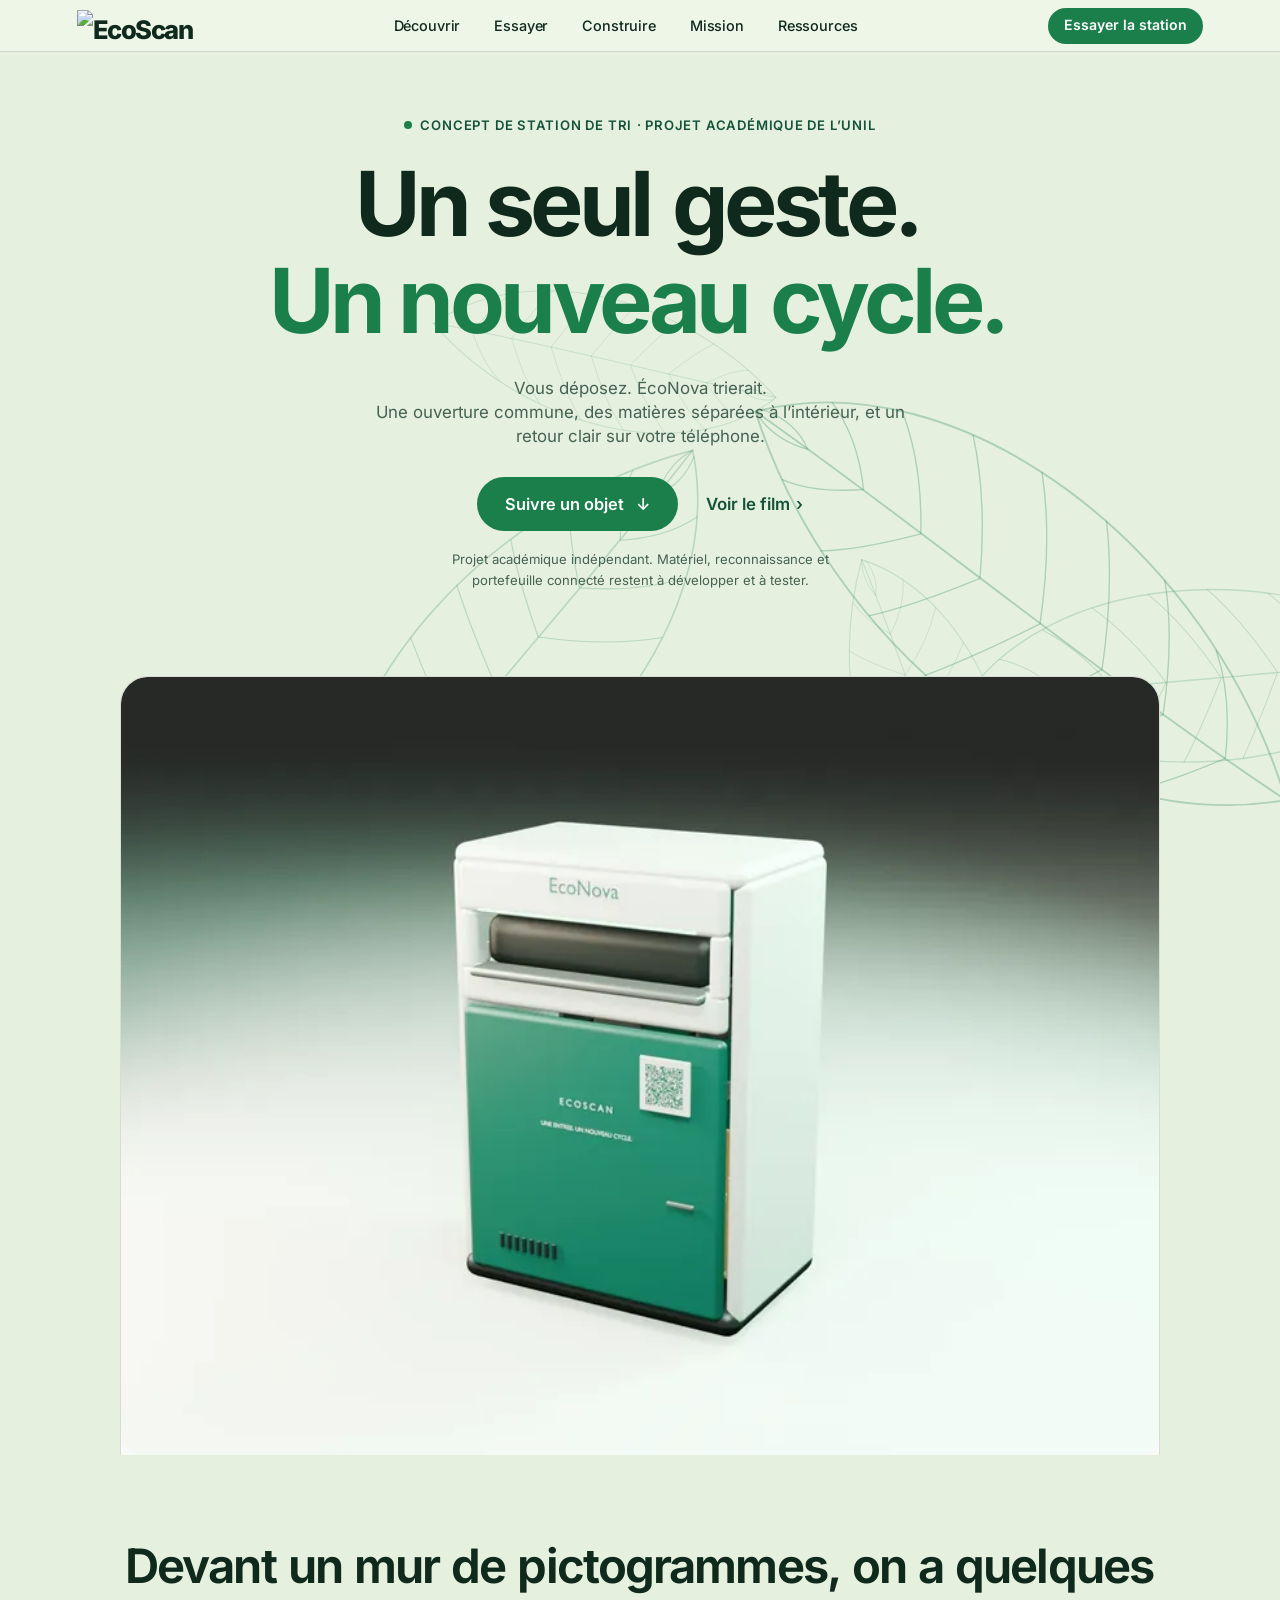
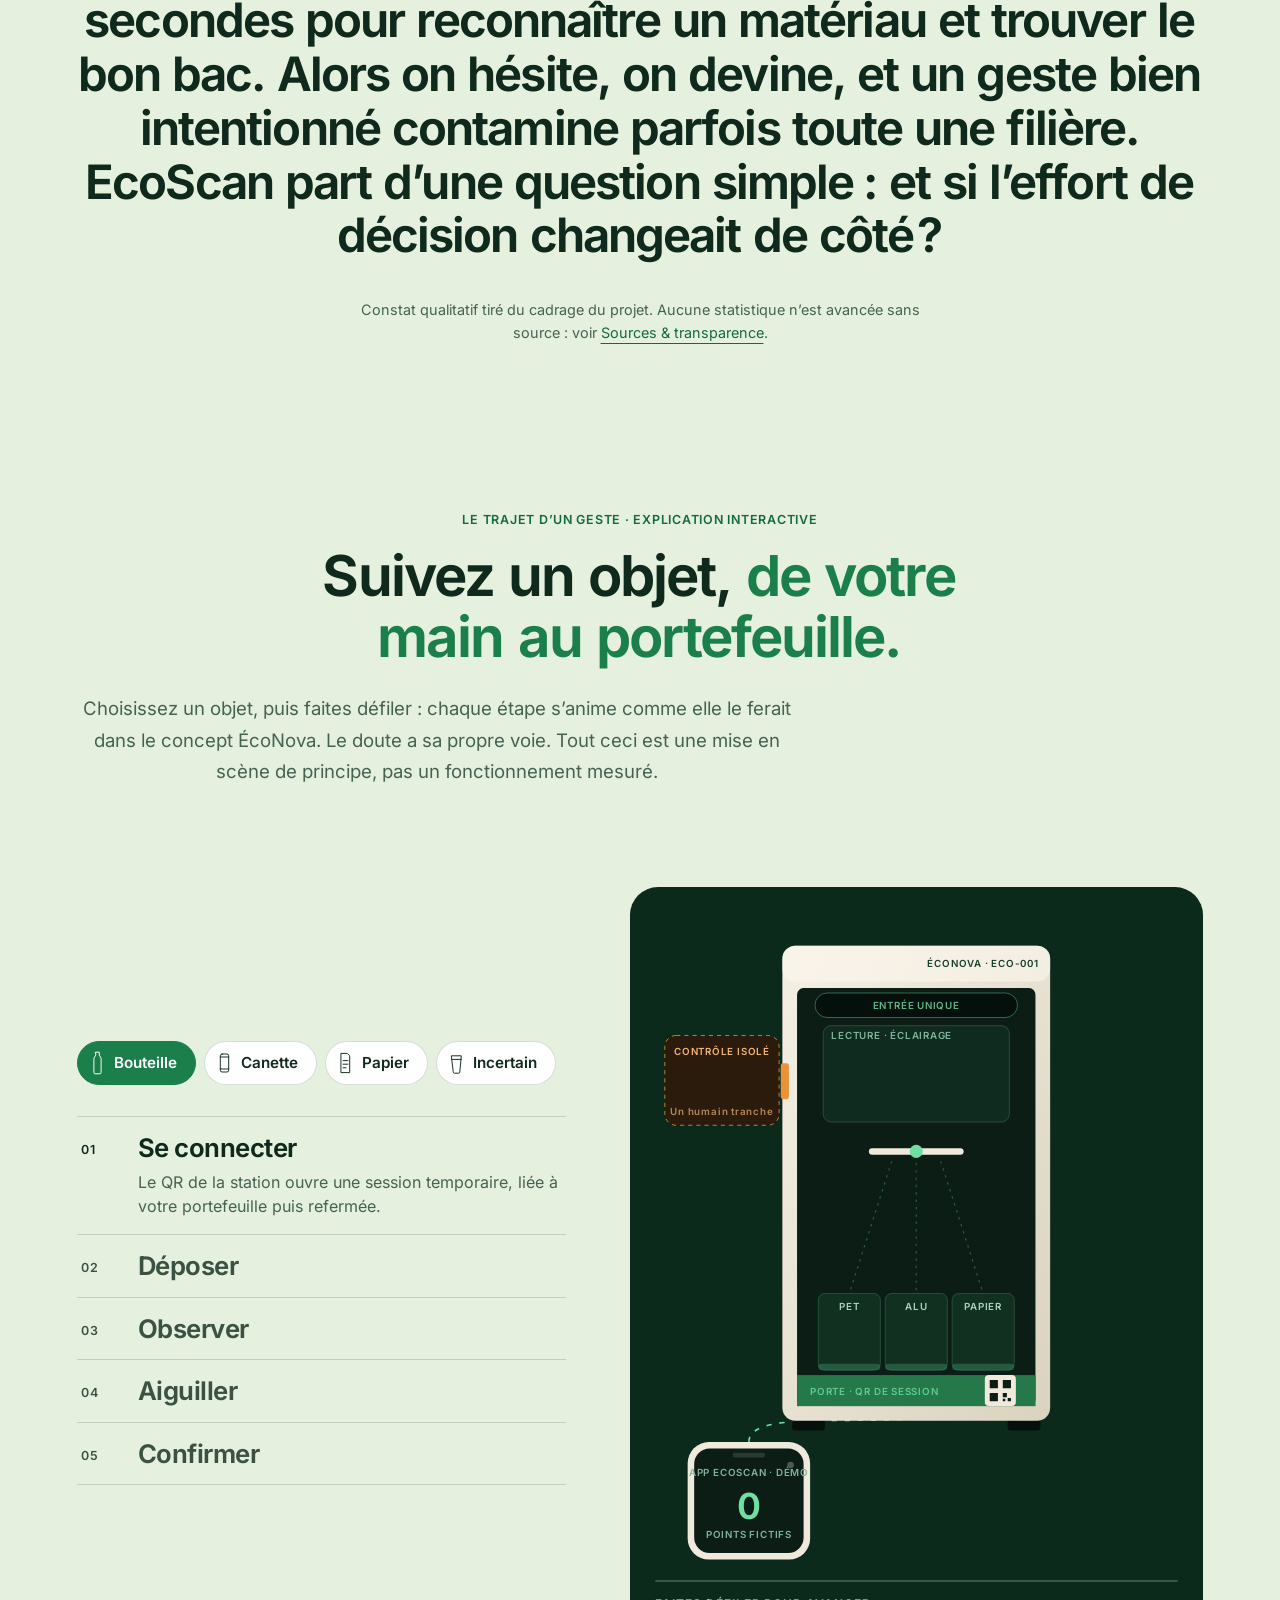
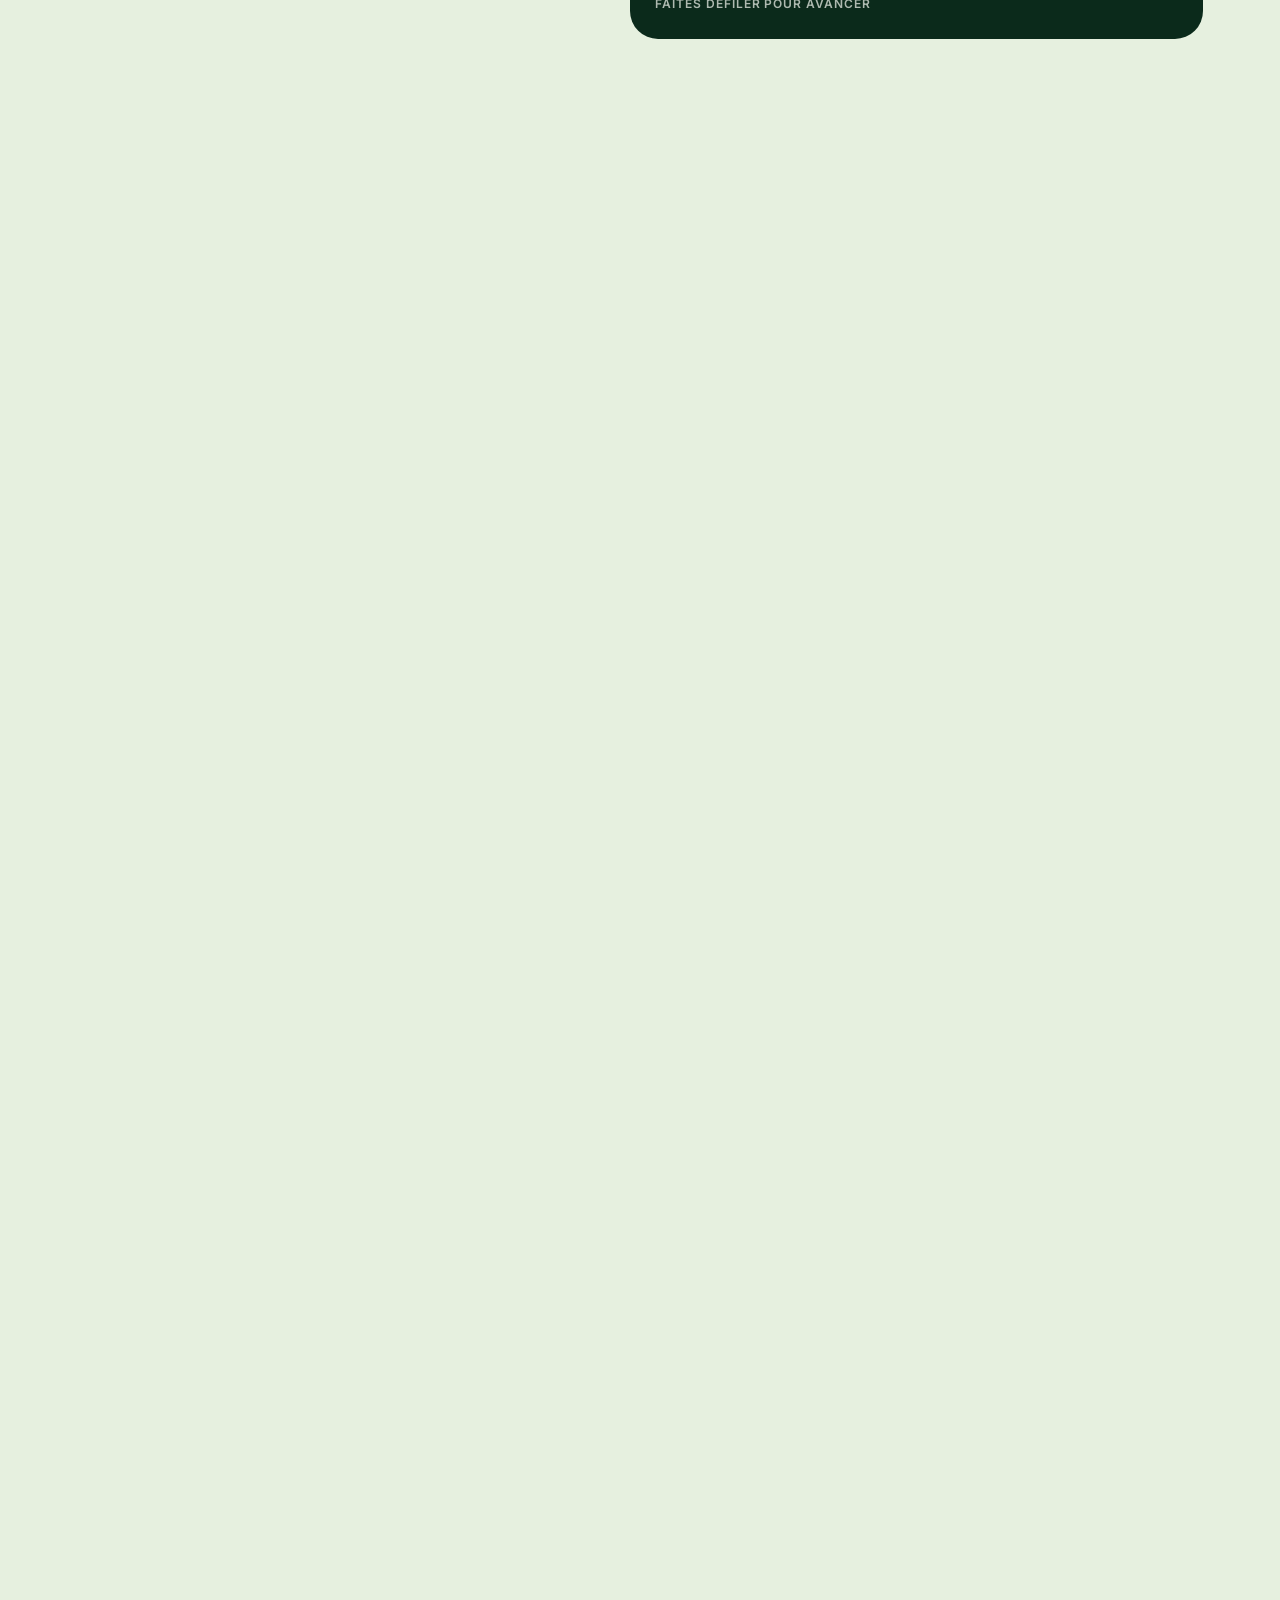
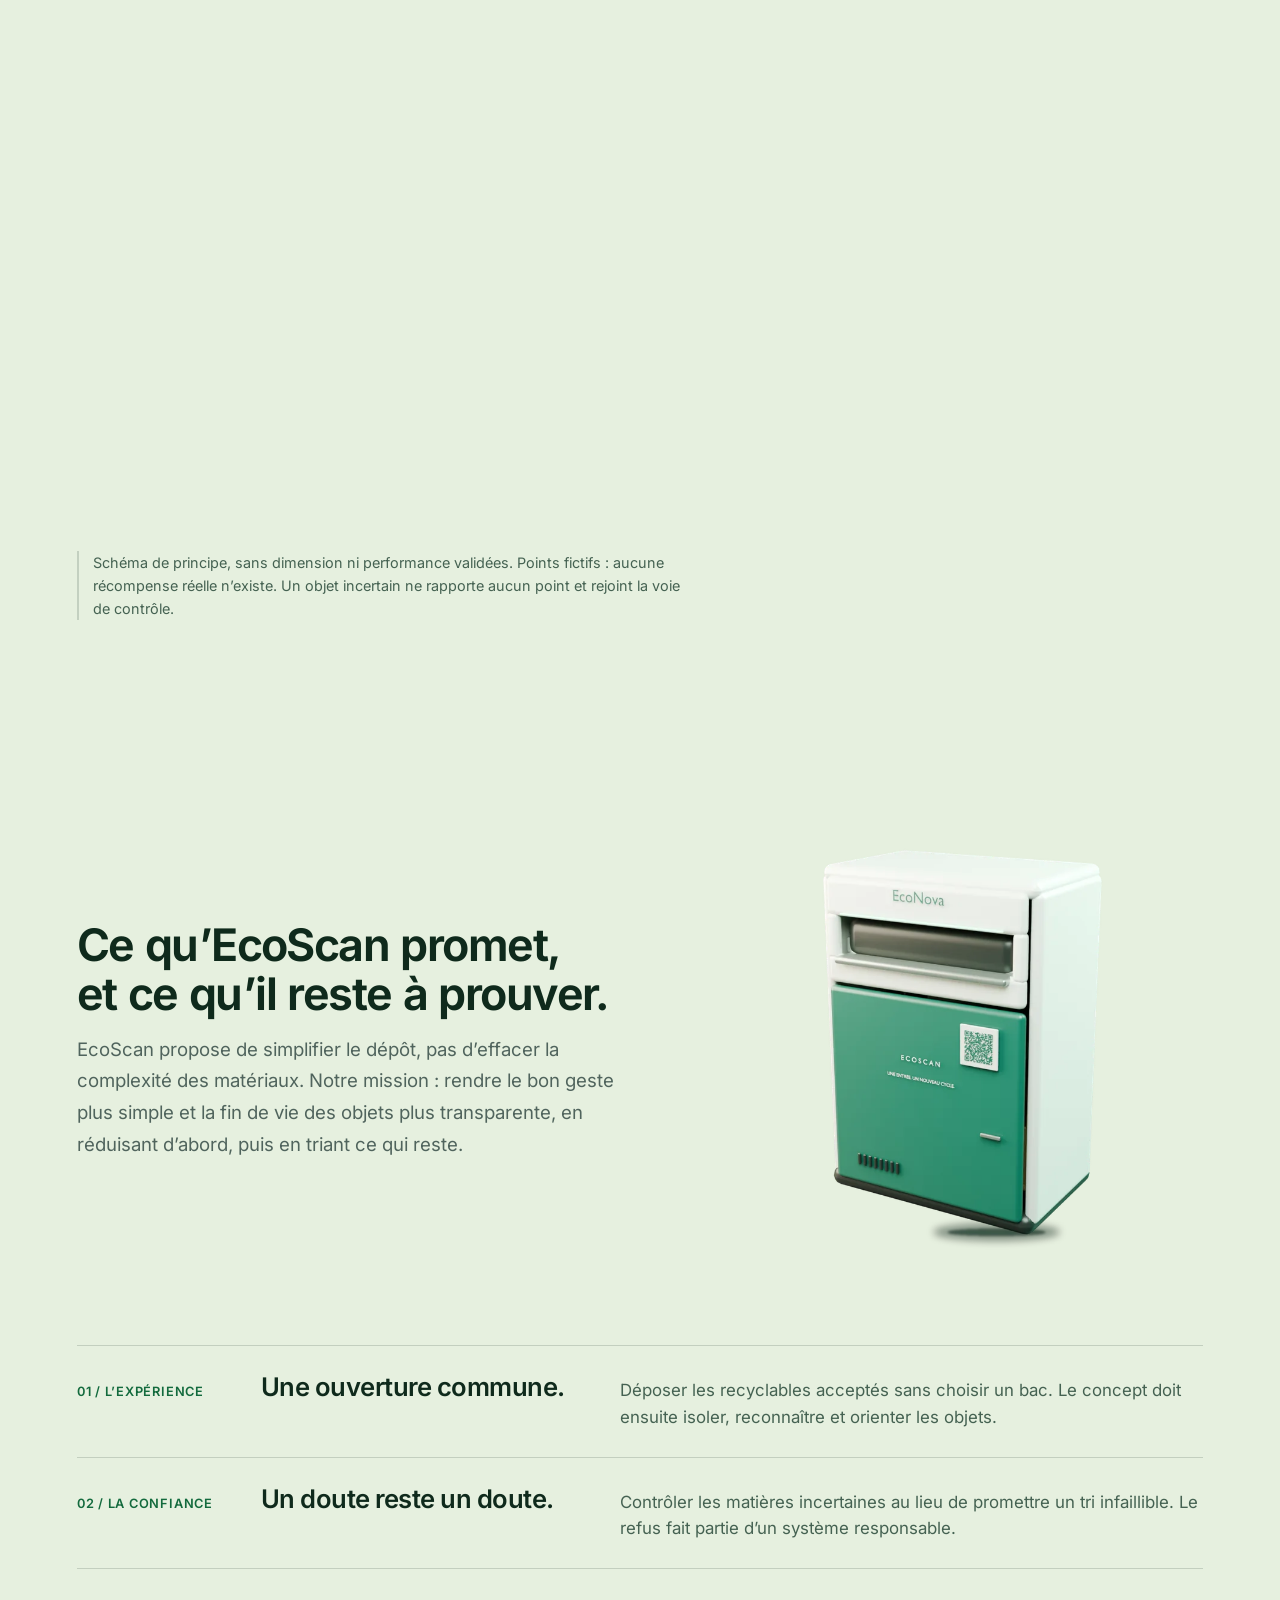
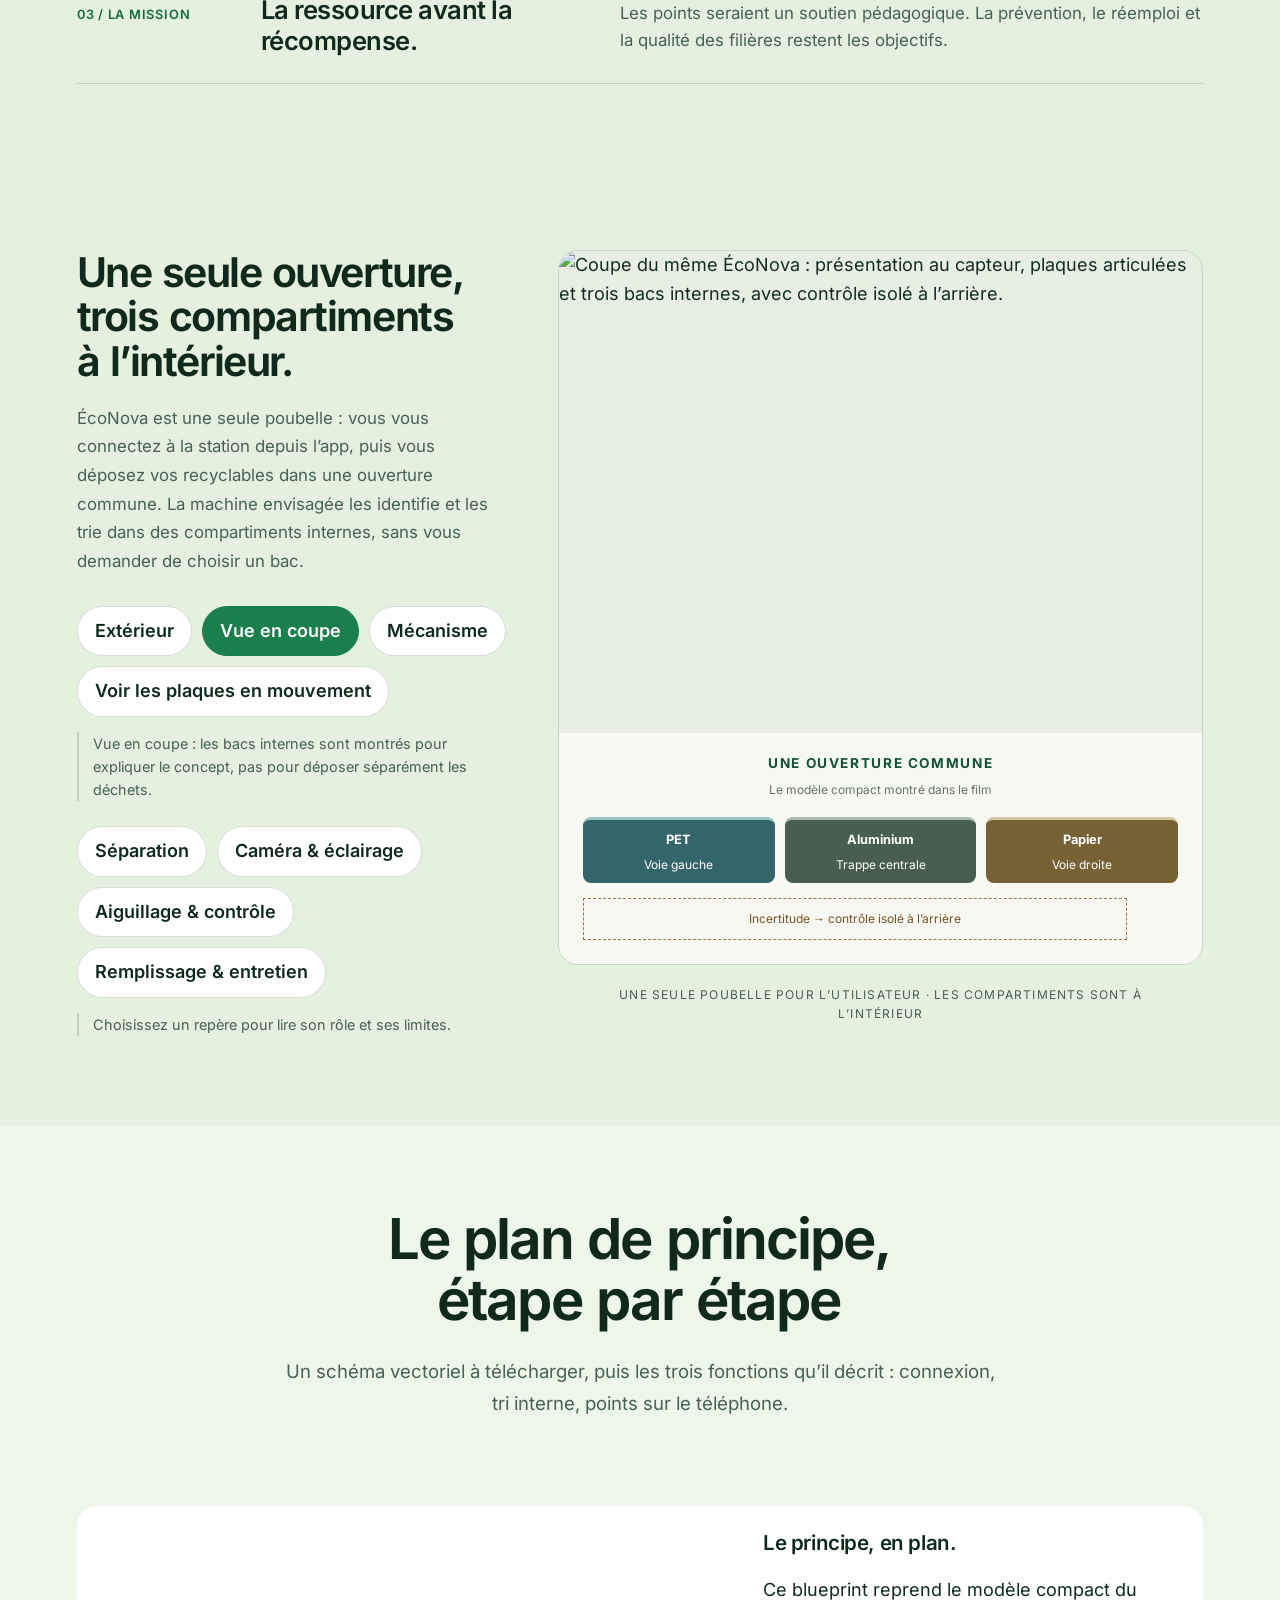
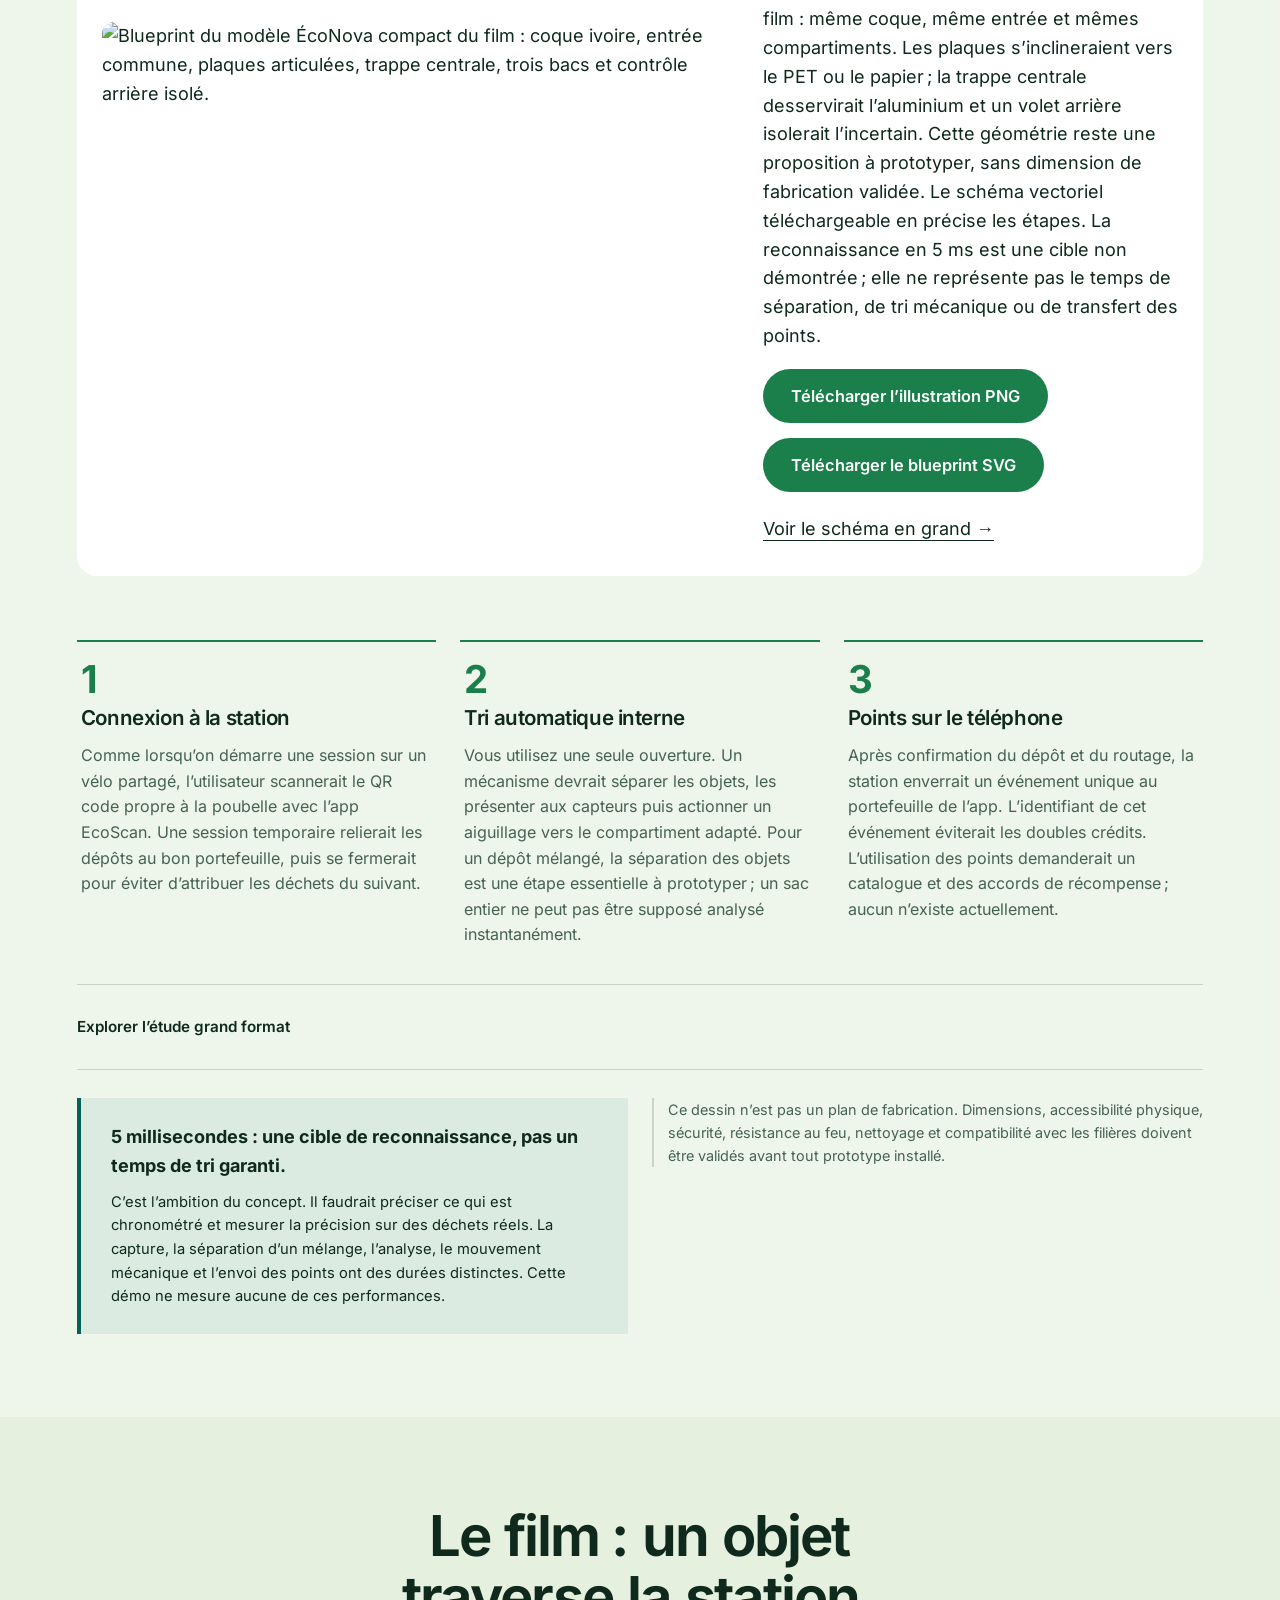
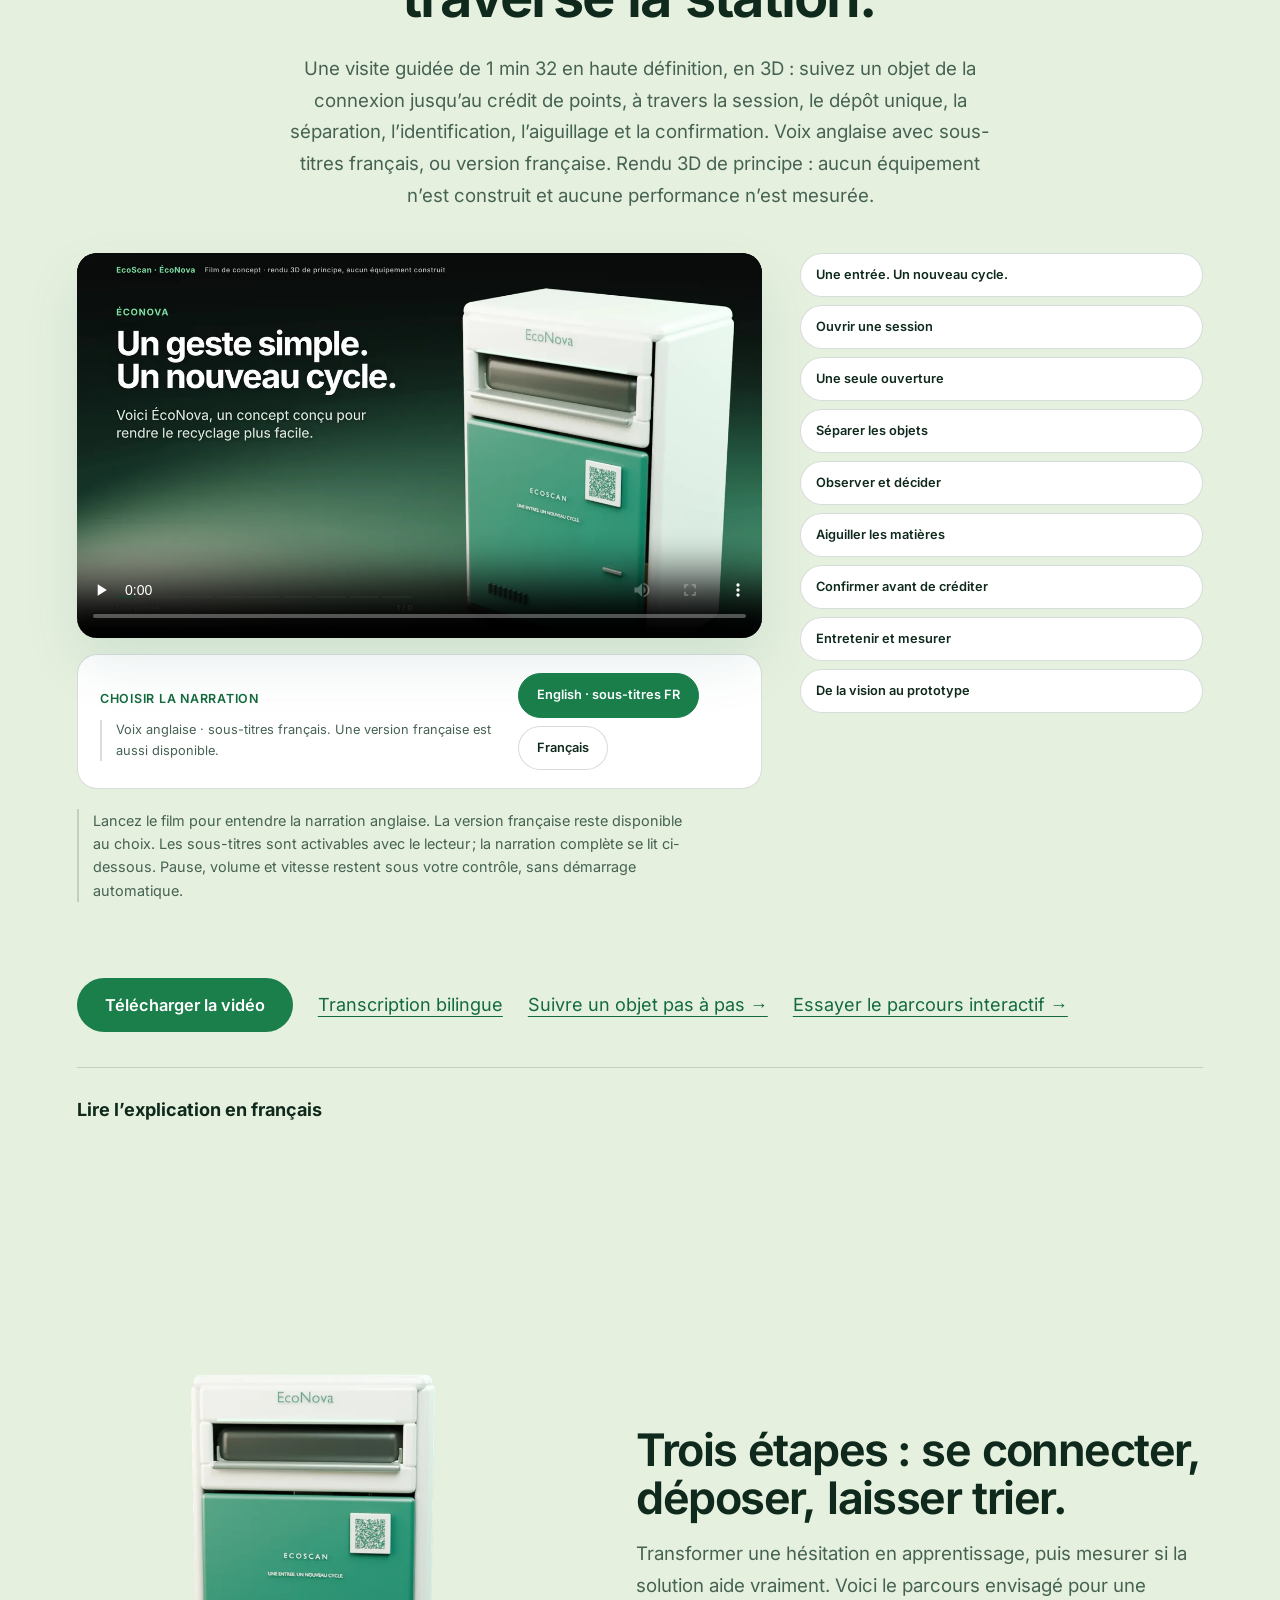
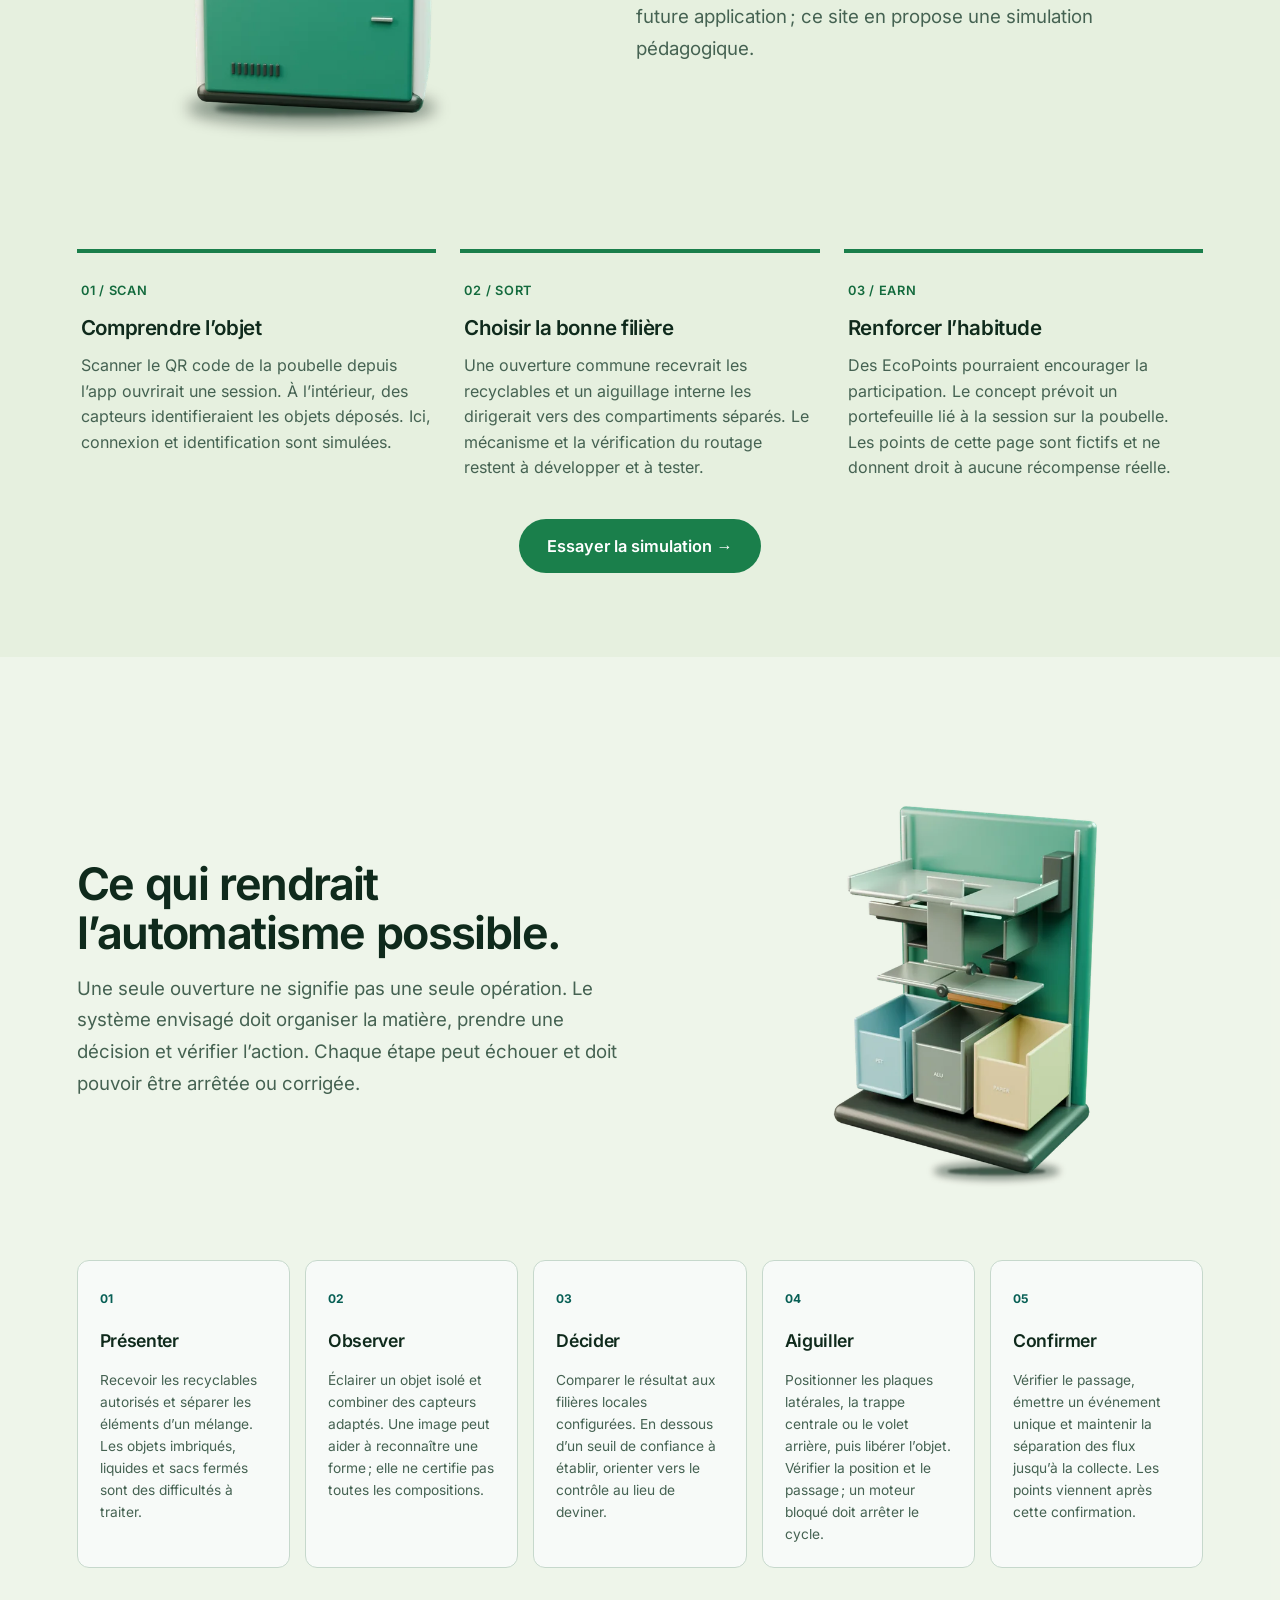
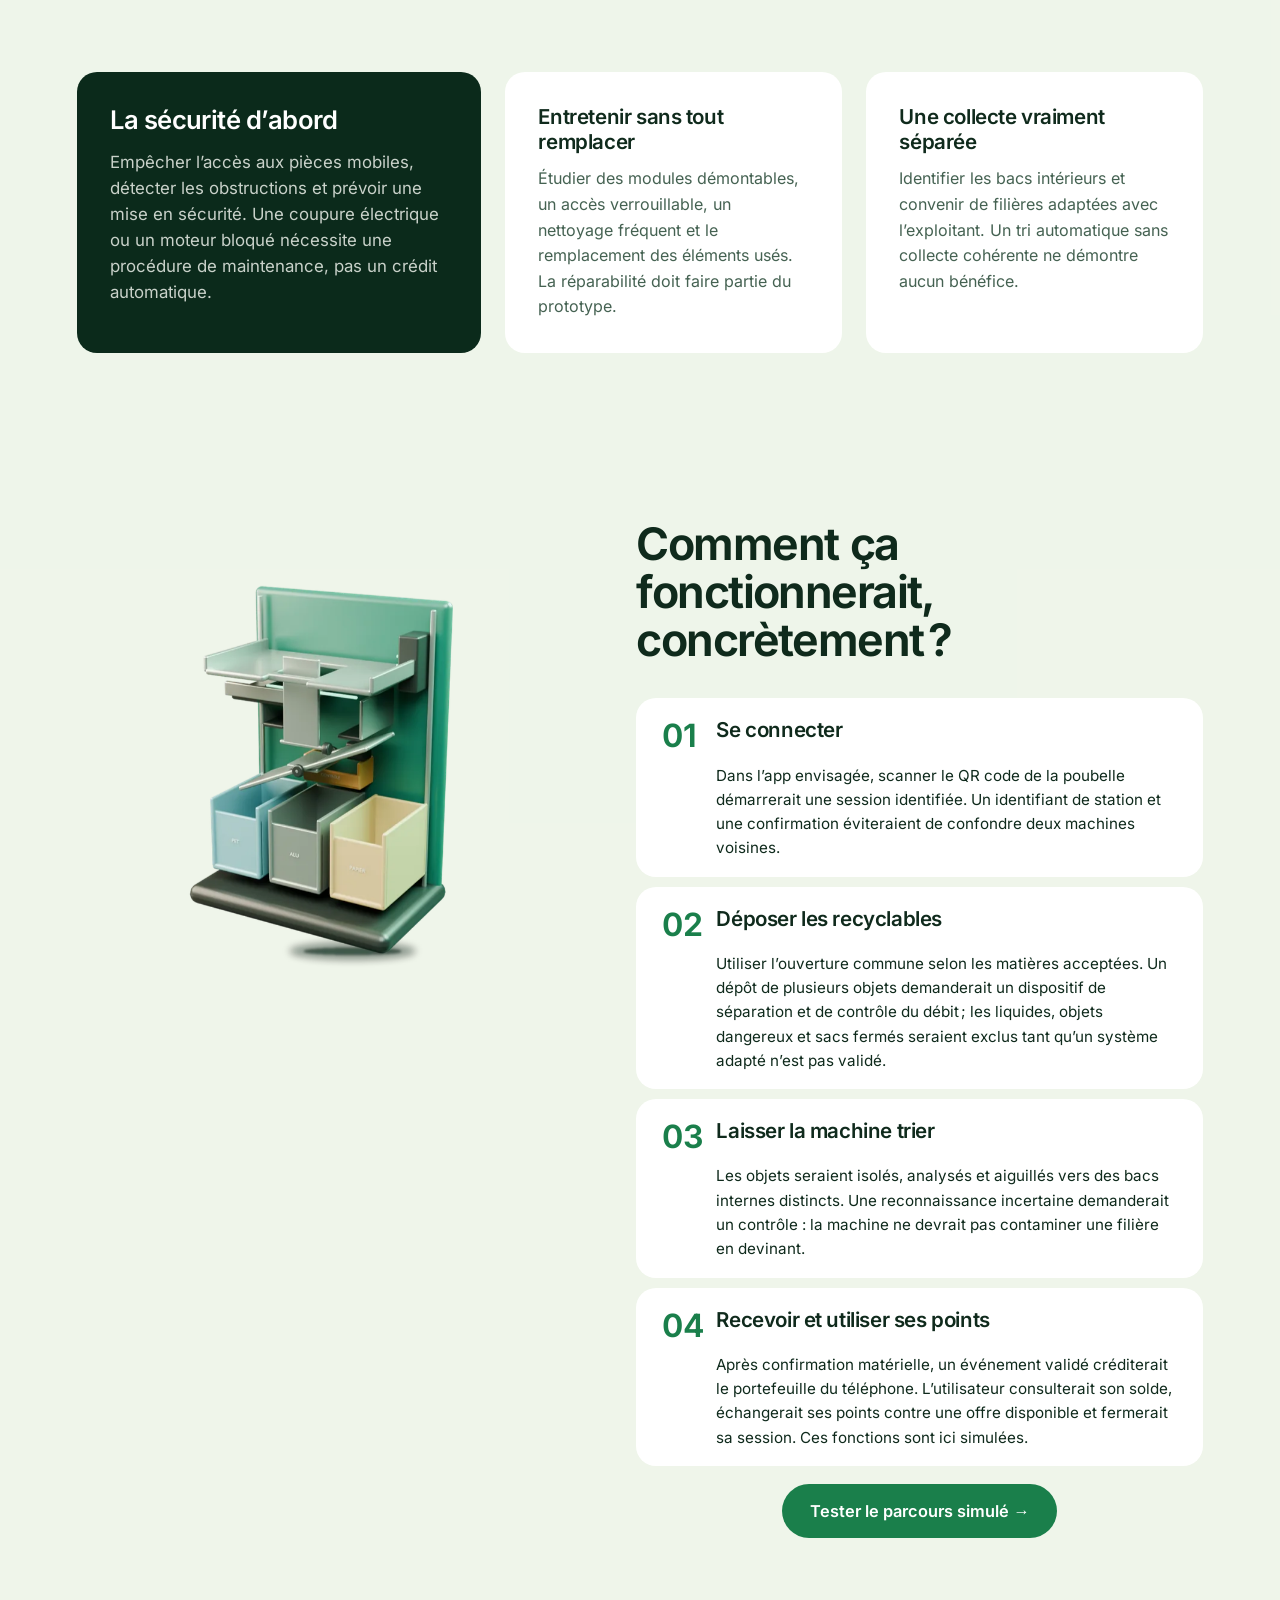
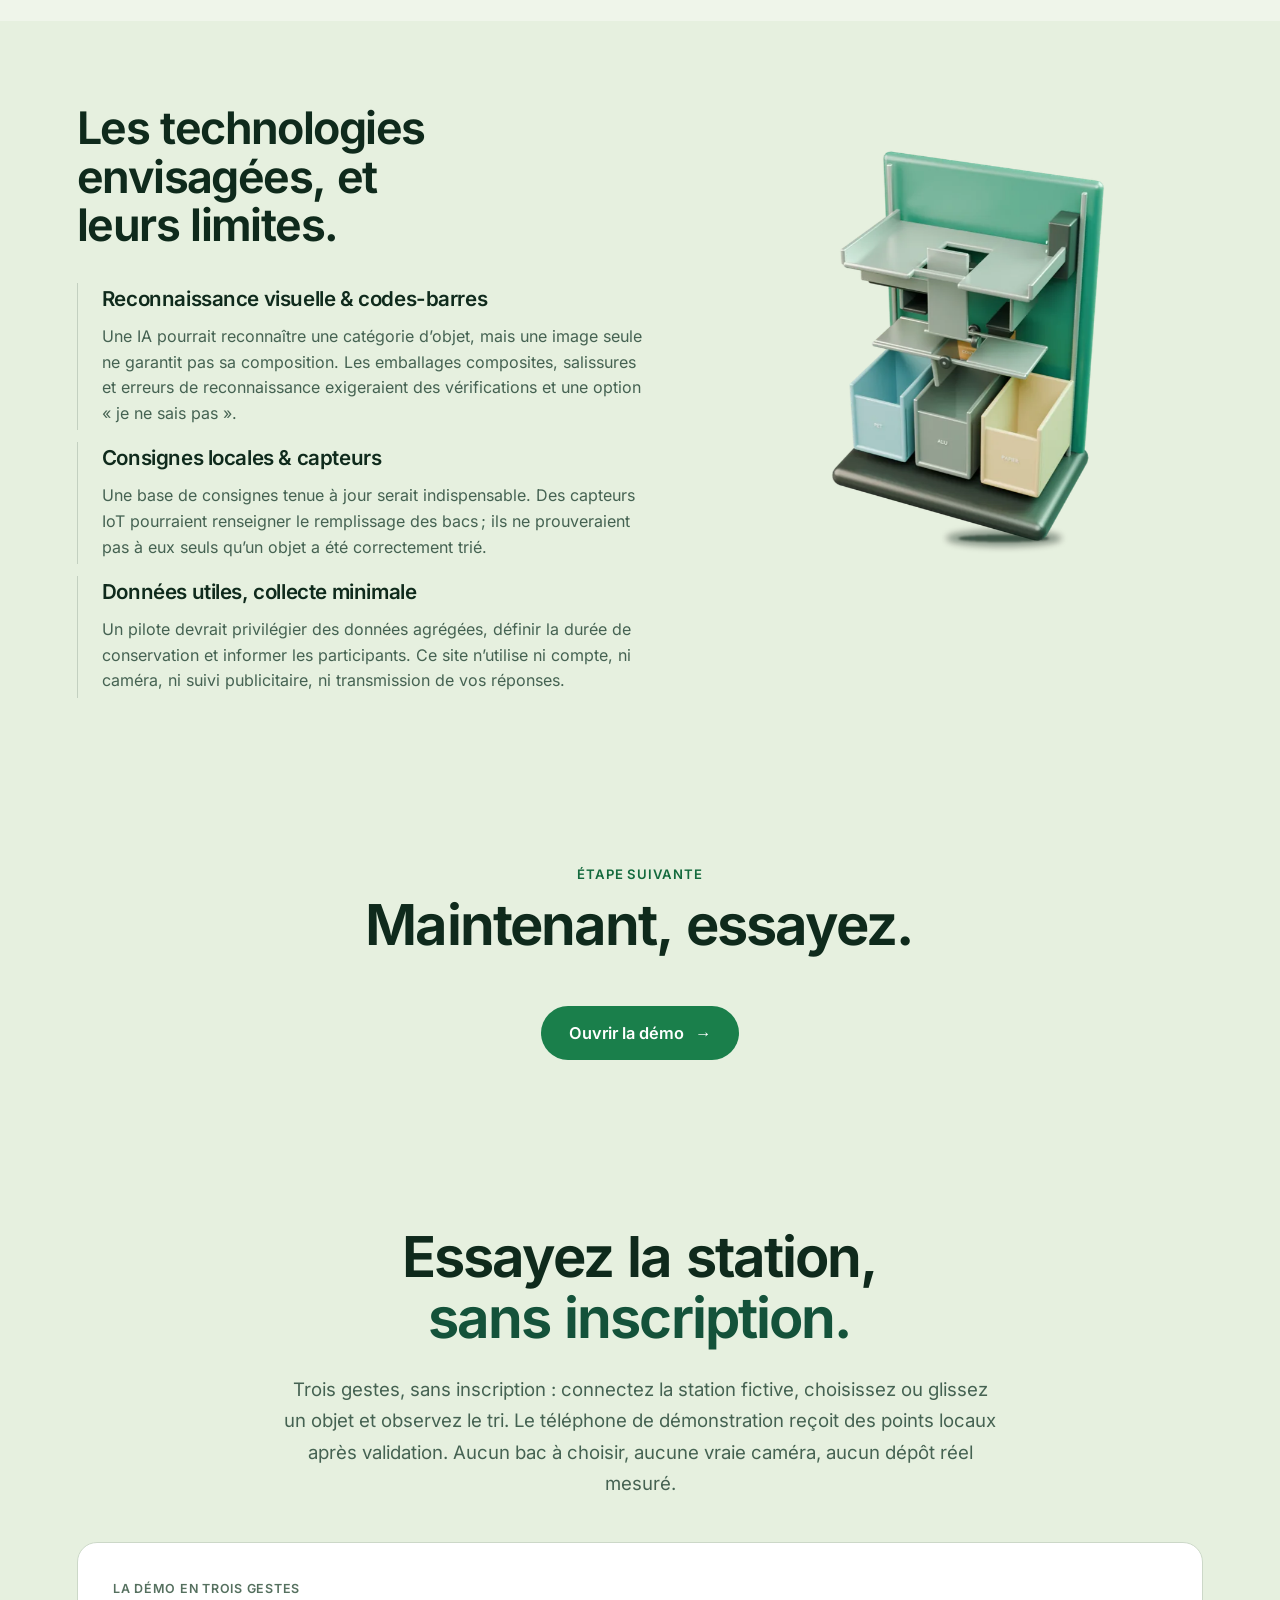
==== commit 7b45e373: "Revue du site : textes 12 px minimum, typographie française, statuts des chiffres, icônes, page 404 " ====
--- a/index.html
+++ b/index.html
@@ -1,5 +1,5 @@
 <!doctype html>
-<html lang="fr"><head><meta charset="utf-8"><meta name="viewport" content="width=device-width, initial-scale=1"><meta name="color-scheme" content="light"><meta name="theme-color" content="#e6f0df"><meta name="description" content="EcoScan : campagne académique non lucrative pour réduire le gaspillage des ressources et explorer des habitudes durables sur le campus de l’UNIL."><title>EcoScan — Un seul geste. Un nouveau cycle.</title><link rel="canonical" href="https://trueballknower.github.io/EcoScan/"><meta property="og:title" content="EcoScan — Un seul geste. Un nouveau cycle."><meta property="og:description" content="ÉcoNova : une seule ouverture, un tri interne envisagé. Découvrez le concept, le film et le plan de prototype d’EcoScan."><meta property="og:type" content="website"><meta property="og:url" content="https://trueballknower.github.io/EcoScan/"><meta property="og:image" content="https://trueballknower.github.io/EcoScan/assets/og-ecoscan.jpg"><meta property="og:image:width" content="1200"><meta property="og:image:height" content="630"><meta property="og:image:alt" content="EcoScan — Un seul geste. Un nouveau cycle. La station ÉcoNova, concept académique."><meta property="og:locale" content="fr_CH"><meta property="og:site_name" content="EcoScan"><meta name="twitter:card" content="summary_large_image"><meta name="twitter:title" content="EcoScan — Un seul geste. Un nouveau cycle."><meta name="twitter:description" content="ÉcoNova : une seule ouverture, un tri interne envisagé. Concept et démonstrateur d’une campagne académique."><meta name="twitter:image" content="https://trueballknower.github.io/EcoScan/assets/og-ecoscan.jpg"><link rel="preload" href="./assets/fonts/inter-latin-wght-normal.woff2" as="font" type="font/woff2" crossorigin><link rel="preload" as="image" type="image/webp" fetchpriority="high" imagesrcset="./assets/econova-compact-studio-800.webp 800w, ./assets/econova-compact-studio.webp 1600w" imagesizes="(max-width:1040px) 100vw, 1040px"><link rel="icon" href="./assets/favicon.svg" type="image/svg+xml"><link rel="icon" href="./assets/icon-32.png" sizes="32x32" type="image/png"><link rel="apple-touch-icon" href="./assets/icon-180.png"><link rel="manifest" href="./manifest.webmanifest"><link rel="stylesheet" href="./site.min.css?v=c0efcdf3"><script src="./script.js?v=1c82ffe0" defer></script><script src="./product.js?v=e5cc94a9" defer></script><script src="./experience-navigation.js?v=914208f2" defer></script><script src="./experience-shop.js?v=a723d33b" defer></script><script src="./assets/vendor/gsap.min.js" defer></script><script src="./premium.js?v=a45d21bf" defer></script><script type="application/ld+json">{"@context":"https://schema.org","@type":"WebSite","name":"EcoScan","url":"https://trueballknower.github.io/EcoScan/","inLanguage":"fr","description":"Campagne académique non lucrative et démonstrateur : réduire le gaspillage des ressources, tester un concept de station de tri."}</script></head><body><a class="skip" href="#main">Aller au contenu</a><div id="reading-progress" aria-hidden="true"></div><header><a href="#accueil" class="brand product-brand" aria-label="EcoScan, accueil"><img src="./assets/logo-ecoscan.svg" alt="EcoScan" width="178" height="42"></a><a class="header-cta" href="#demo">Essayer la station</a><button id="menu-button" class="menu-button" aria-expanded="false" aria-controls="navigation" hidden>Menu</button><nav id="navigation" aria-label="Navigation principale"><a href="#accueil" data-nav-group="discover">Découvrir</a><a href="#demo" data-nav-group="try">Essayer</a><a href="#faisabilite" data-nav-group="build">Construire</a><a href="#mission" data-nav-group="mission">Mission</a><a href="#ressources" data-nav-group="resources">Ressources</a></nav></header><aside id="workspace-guide" class="workspace-guide" aria-label="Votre parcours" hidden>
+<html lang="fr"><head><meta charset="utf-8"><meta name="viewport" content="width=device-width, initial-scale=1"><meta name="color-scheme" content="light"><meta name="theme-color" content="#e6f0df"><meta name="description" content="EcoScan : campagne académique non lucrative pour réduire le gaspillage des ressources et explorer des habitudes durables sur le campus de l’UNIL."><title>EcoScan — Un seul geste. Un nouveau cycle.</title><link rel="canonical" href="https://trueballknower.github.io/EcoScan/"><meta property="og:title" content="EcoScan — Un seul geste. Un nouveau cycle."><meta property="og:description" content="ÉcoNova : une seule ouverture, un tri interne envisagé. Découvrez le concept, le film et le plan de prototype d’EcoScan."><meta property="og:type" content="website"><meta property="og:url" content="https://trueballknower.github.io/EcoScan/"><meta property="og:image" content="https://trueballknower.github.io/EcoScan/assets/og-ecoscan.jpg"><meta property="og:image:width" content="1200"><meta property="og:image:height" content="630"><meta property="og:image:alt" content="EcoScan — Un seul geste. Un nouveau cycle. La station ÉcoNova, concept académique."><meta property="og:locale" content="fr_CH"><meta property="og:site_name" content="EcoScan"><meta name="twitter:card" content="summary_large_image"><meta name="twitter:title" content="EcoScan — Un seul geste. Un nouveau cycle."><meta name="twitter:description" content="ÉcoNova : une seule ouverture, un tri interne envisagé. Concept et démonstrateur d’une campagne académique."><meta name="twitter:image" content="https://trueballknower.github.io/EcoScan/assets/og-ecoscan.jpg"><link rel="preload" href="./assets/fonts/inter-latin-wght-normal.woff2" as="font" type="font/woff2" crossorigin><link rel="preload" as="image" type="image/webp" fetchpriority="high" imagesrcset="./assets/econova-compact-studio-800.webp 800w, ./assets/econova-compact-studio.webp 1600w" imagesizes="(max-width:1040px) 100vw, 1040px"><link rel="icon" href="./assets/favicon.svg" type="image/svg+xml"><link rel="icon" href="./assets/icon-32.png" sizes="32x32" type="image/png"><link rel="apple-touch-icon" href="./assets/icon-180.png"><link rel="manifest" href="./manifest.webmanifest"><link rel="stylesheet" href="./site.min.css?v=d9f46f23"><script src="./script.js?v=1c82ffe0" defer></script><script src="./product.js?v=e5cc94a9" defer></script><script src="./experience-navigation.js?v=914208f2" defer></script><script src="./experience-shop.js?v=a723d33b" defer></script><script src="./assets/vendor/gsap.min.js" defer></script><script src="./premium.js?v=a45d21bf" defer></script><script type="application/ld+json">{"@context":"https://schema.org","@type":"WebSite","name":"EcoScan","url":"https://trueballknower.github.io/EcoScan/","inLanguage":"fr","description":"Campagne académique non lucrative et démonstrateur : réduire le gaspillage des ressources, tester un concept de station de tri."}</script></head><body><a class="skip" href="#main">Aller au contenu</a><div id="reading-progress" aria-hidden="true"></div><header><a href="#accueil" class="brand product-brand" aria-label="EcoScan, accueil"><img src="./assets/logo-ecoscan.svg" alt="EcoScan" width="178" height="42"></a><a class="header-cta" href="#demo">Essayer la station</a><button id="menu-button" class="menu-button" aria-expanded="false" aria-controls="navigation" hidden>Menu</button><nav id="navigation" aria-label="Navigation principale"><a href="#accueil" data-nav-group="discover">Découvrir</a><a href="#demo" data-nav-group="try">Essayer</a><a href="#faisabilite" data-nav-group="build">Construire</a><a href="#mission" data-nav-group="mission">Mission</a><a href="#ressources" data-nav-group="resources">Ressources</a></nav></header><aside id="workspace-guide" class="workspace-guide" aria-label="Votre parcours" hidden>
   <div><span class="eyebrow">ECOSCAN / VOTRE PARCOURS</span><strong id="workspace-title">Découvrir ÉcoNova</strong><p id="workspace-summary"></p></div>
   <nav id="workspace-shortcuts" aria-label="Accès directs du parcours"></nav>
 </aside>
@@ -20,11 +20,11 @@
 <section data-view-group="discover" class="section manifesto" id="probleme" aria-labelledby="probleme-title">
 
 <h2 id="probleme-title" class="sr-only">Pourquoi trier devrait être plus simple</h2>
-<p class="manifesto-text" data-scrub-words>Devant un mur de pictogrammes, on a quelques secondes pour reconnaître un matériau et trouver le bon bac. Alors on hésite, on devine, et un geste bien intentionné contamine parfois toute une filière. EcoScan part d’une question simple : et si l’effort de décision changeait de côté ?</p>
-<p class="manifesto-note">Constat qualitatif tiré du cadrage du projet. Aucune statistique n’est avancée sans source : voir <a href="#sources">Sources &amp; transparence</a>.</p>
+<p class="manifesto-text" data-scrub-words>Devant un mur de pictogrammes, on a quelques secondes pour reconnaître un matériau et trouver le bon bac. Alors on hésite, on devine, et un geste bien intentionné contamine parfois toute une filière. EcoScan part d’une question simple : et si l’effort de décision changeait de côté ?</p>
+<p class="manifesto-note">Constat qualitatif tiré du cadrage du projet. Aucune statistique n’est avancée sans source : voir <a href="#sources">Sources &amp; transparence</a>.</p>
 </section>
 <section data-view-group="discover" class="section story" id="trajet" aria-labelledby="trajet-title">
-<div class="story-head"><div class="eyebrow">LE TRAJET D’UN GESTE · EXPLICATION INTERACTIVE</div><h2 id="trajet-title">Suivez un objet, <em>de votre main au portefeuille.</em></h2><p class="lead">Choisissez un objet, puis faites défiler : chaque étape s’anime comme elle le ferait dans le concept ÉcoNova. Le doute a sa propre voie. Tout ceci est une mise en scène de principe, pas un fonctionnement mesuré.</p></div>
+<div class="story-head"><div class="eyebrow">LE TRAJET D’UN GESTE · EXPLICATION INTERACTIVE</div><h2 id="trajet-title">Suivez un objet, <em>de votre main au portefeuille.</em></h2><p class="lead">Choisissez un objet, puis faites défiler : chaque étape s’anime comme elle le ferait dans le concept ÉcoNova. Le doute a sa propre voie. Tout ceci est une mise en scène de principe, pas un fonctionnement mesuré.</p></div>
 <div class="story-pin" id="story-pin">
 <div class="story-stage">
 <div class="story-side">
@@ -36,10 +36,10 @@
 </div>
 <ol class="story-steps" id="story-steps">
 <li data-step="0"><button type="button"><b>01</b><span><strong>Se connecter</strong><small>Le QR de la station ouvre une session temporaire, liée à votre portefeuille puis refermée.</small></span></button></li>
-<li data-step="1"><button type="button"><b>02</b><span><strong>Déposer</strong><small>Une seule ouverture. Vous ne choisissez aucun bac : seuls les recyclables autorisés entrent.</small></span></button></li>
+<li data-step="1"><button type="button"><b>02</b><span><strong>Déposer</strong><small>Une seule ouverture. Vous ne choisissez aucun bac : seuls les recyclables autorisés entrent.</small></span></button></li>
 <li data-step="2"><button type="button"><b>03</b><span><strong>Observer</strong><small>L’objet est isolé, éclairé et lu. La reconnaissance reste une cible à prouver, pas un tour de magie.</small></span></button></li>
 <li data-step="3"><button type="button"><b>04</b><span><strong>Aiguiller</strong><small id="story-route-text">Les plaques s’inclinent vers la voie PET, à l’intérieur.</small></span></button></li>
-<li data-step="4"><button type="button"><b>05</b><span><strong>Confirmer</strong><small id="story-confirm-text">Les points n’arrivent qu’après confirmation du passage : +10 EcoPoints fictifs dans la démo.</small></span></button></li>
+<li data-step="4"><button type="button"><b>05</b><span><strong>Confirmer</strong><small id="story-confirm-text">Les points n’arrivent qu’après confirmation du passage : +10 EcoPoints fictifs dans la démo.</small></span></button></li>
 </ol>
 </div>
 <div class="story-visual">
@@ -90,10 +90,10 @@
 </div>
 </div>
 </div>
-<p class="note story-note">Schéma de principe, sans dimension ni performance validées. Points fictifs : aucune récompense réelle n’existe. Un objet incertain ne rapporte aucun point et rejoint la voie de contrôle.</p>
-</section>
-<section data-view-group="discover" class="section product-promise" id="promesse"><h2>Ce qu’EcoScan promet, et ce qu’il reste à prouver.</h2><p class="lead">EcoScan propose de simplifier le dépôt, pas d’effacer la complexité des matériaux. Notre mission : rendre le bon geste plus simple et la fin de vie des objets plus transparente, en réduisant d’abord, puis en triant ce qui reste.</p><figure class="station-figure"><img src="./assets/station/ouverture-800.webp" srcset="./assets/station/ouverture-480.webp 480w, ./assets/station/ouverture-800.webp 800w, ./assets/station/ouverture-1000.webp 1000w" sizes="(max-width:600px) 90vw, 560px" width="1000" height="1000" loading="lazy" decoding="async" alt="Rendu 3D de la station ÉcoNova entière : l’ouverture commune en haut, la porte verte et le QR de session."></figure><div class="promise-grid"><article><span>01 / L’EXPÉRIENCE</span><h3>Une ouverture commune.</h3><p>Déposer les recyclables acceptés sans choisir un bac. Le concept doit ensuite isoler, reconnaître et orienter les objets.</p></article><article><span>02 / LA CONFIANCE</span><h3>Un doute reste un doute.</h3><p>Contrôler les matières incertaines au lieu de promettre un tri infaillible. Le refus fait partie d’un système responsable.</p></article><article><span>03 / LA MISSION</span><h3>La ressource avant la récompense.</h3><p>Les points seraient un soutien pédagogique. La prévention, le réemploi et la qualité des filières restent les objectifs.</p></article></div></section>
-<section data-view-group="discover" class="section station-section" id="station"><h2>Une seule ouverture, trois compartiments à l’intérieur.</h2><p class="lead">ÉcoNova est une seule poubelle : vous vous connectez à la station depuis l’app, puis vous déposez vos recyclables dans une ouverture commune. La machine envisagée les identifie et les trie dans des compartiments internes, sans vous demander de choisir un bac.</p><div class="blueprint-controls interactive" hidden aria-label="Vues du modèle ÉcoNova"><button type="button" data-view="exterior" aria-pressed="false">Extérieur</button><button type="button" data-view="cutaway" aria-pressed="true">Vue en coupe</button><button type="button" data-view="mechanism" aria-pressed="false">Mécanisme</button><button type="button" id="blueprint-play">Voir les plaques en mouvement</button></div><p id="blueprint-caption" class="note">Vue en coupe : les bacs internes sont montrés pour expliquer le concept, pas pour déposer séparément les déchets.</p><div class="station-design automatic-station" role="img" aria-label="Concept de poubelle EcoScan unique : une ouverture de dépôt, un module de lecture et un aiguillage vers trois compartiments internes. La coupe révèle les bacs réservés à l’équipe de collecte."><div class="machine-shell canonical-model" data-view="cutaway">
+<p class="note story-note">Schéma de principe, sans dimension ni performance validées. Points fictifs : aucune récompense réelle n’existe. Un objet incertain ne rapporte aucun point et rejoint la voie de contrôle.</p>
+</section>
+<section data-view-group="discover" class="section product-promise" id="promesse"><h2>Ce qu’EcoScan promet, et ce qu’il reste à prouver.</h2><p class="lead">EcoScan propose de simplifier le dépôt, pas d’effacer la complexité des matériaux. Notre mission : rendre le bon geste plus simple et la fin de vie des objets plus transparente, en réduisant d’abord, puis en triant ce qui reste.</p><figure class="station-figure"><img src="./assets/station/ouverture-800.webp" srcset="./assets/station/ouverture-480.webp 480w, ./assets/station/ouverture-800.webp 800w, ./assets/station/ouverture-1000.webp 1000w" sizes="(max-width:600px) 90vw, 560px" width="1000" height="1000" loading="lazy" decoding="async" alt="Rendu 3D de la station ÉcoNova entière : l’ouverture commune en haut, la porte verte et le QR de session."></figure><div class="promise-grid"><article><span>01 / L’EXPÉRIENCE</span><h3>Une ouverture commune.</h3><p>Déposer les recyclables acceptés sans choisir un bac. Le concept doit ensuite isoler, reconnaître et orienter les objets.</p></article><article><span>02 / LA CONFIANCE</span><h3>Un doute reste un doute.</h3><p>Contrôler les matières incertaines au lieu de promettre un tri infaillible. Le refus fait partie d’un système responsable.</p></article><article><span>03 / LA MISSION</span><h3>La ressource avant la récompense.</h3><p>Les points seraient un soutien pédagogique. La prévention, le réemploi et la qualité des filières restent les objectifs.</p></article></div></section>
+<section data-view-group="discover" class="section station-section" id="station"><h2>Une seule ouverture, trois compartiments à l’intérieur.</h2><p class="lead">ÉcoNova est une seule poubelle : vous vous connectez à la station depuis l’app, puis vous déposez vos recyclables dans une ouverture commune. La machine envisagée les identifie et les trie dans des compartiments internes, sans vous demander de choisir un bac.</p><div class="blueprint-controls interactive" hidden aria-label="Vues du modèle ÉcoNova"><button type="button" data-view="exterior" aria-pressed="false">Extérieur</button><button type="button" data-view="cutaway" aria-pressed="true">Vue en coupe</button><button type="button" data-view="mechanism" aria-pressed="false">Mécanisme</button><button type="button" id="blueprint-play">Voir les plaques en mouvement</button></div><p id="blueprint-caption" class="note">Vue en coupe : les bacs internes sont montrés pour expliquer le concept, pas pour déposer séparément les déchets.</p><div class="station-design automatic-station" role="img" aria-label="Concept de poubelle EcoScan unique : une ouverture de dépôt, un module de lecture et un aiguillage vers trois compartiments internes. La coupe révèle les bacs réservés à l’équipe de collecte."><div class="machine-shell canonical-model" data-view="cutaway">
 <div class="model-views">
 <img class="model-view" data-model-view="exterior" src="./assets/econova-compact-exterior.webp" width="1440" height="1080" loading="lazy" alt="ÉcoNova compact : une seule ouverture haute, QR sur la porte verte et coque ivoire.">
 <img class="model-view" data-model-view="cutaway" src="./assets/econova-compact-cutaway.webp" width="1440" height="1080" loading="lazy" alt="Coupe du même ÉcoNova : présentation au capteur, plaques articulées et trois bacs internes, avec contrôle isolé à l’arrière.">
@@ -101,30 +101,30 @@
 </div>
 <div class="model-legend"><div class="single-inlet"><strong>UNE OUVERTURE COMMUNE</strong><small>Le modèle compact montré dans le film</small></div><div class="internal-bins"><div><strong>PET</strong><small>Voie gauche</small></div><div><strong>Aluminium</strong><small>Trappe centrale</small></div><div><strong>Papier</strong><small>Voie droite</small></div></div><p class="control-path">Incertitude → contrôle isolé à l’arrière</p></div>
 </div><p class="station-caption">UNE SEULE POUBELLE POUR L’UTILISATEUR · LES COMPARTIMENTS SONT À L’INTÉRIEUR</p></div><div class="blueprint-details interactive" hidden aria-label="Repères techniques du concept"><button data-detail="isolation">Séparation</button><button data-detail="sensor">Caméra & éclairage</button><button data-detail="routing">Aiguillage & contrôle</button><button data-detail="maintenance">Remplissage & entretien</button></div><p id="blueprint-detail" class="note" role="status">Choisissez un repère pour lire son rôle et ses limites.</p></section>
-<section data-view-group="discover" class="section tint" id="plan-technique" aria-labelledby="plan-title"><h2 id="plan-title">Le plan de principe, étape par étape</h2><p class="lead">Un schéma vectoriel à télécharger, puis les trois fonctions qu’il décrit : connexion, tri interne, points sur le téléphone.</p><div class="blueprint-card"><h3>Le principe, en plan.</h3><img src="./assets/econova-blueprint-v2.webp?v=shop-studio-20261012" alt="Blueprint du modèle ÉcoNova compact du film : coque ivoire, entrée commune, plaques articulées, trappe centrale, trois bacs et contrôle arrière isolé." width="1760" height="1180" loading="lazy"><p>Ce blueprint reprend le modèle compact du film : même coque, même entrée et mêmes compartiments. Les plaques s’inclineraient vers le PET ou le papier ; la trappe centrale desservirait l’aluminium et un volet arrière isolerait l’incertain. Cette géométrie reste une proposition à prototyper, sans dimension de fabrication validée. Le schéma vectoriel téléchargeable en précise les étapes. La reconnaissance en 5&nbsp;ms est une cible non démontrée ; elle ne représente pas le temps de séparation, de tri mécanique ou de transfert des points.</p><div class="blueprint-actions"><a href="./assets/econova-blueprint-v2.png?v=shop-studio-20261012" download="Econova-blueprint-illustration.png" class="button">Télécharger l’illustration PNG</a><a class="button" href="./assets/econova-blueprint-v2.svg?v=shop-studio-20261012" download="Econova-blueprint-concept.svg">Télécharger le blueprint SVG</a><a href="./assets/econova-blueprint-v2.svg?v=shop-studio-20261012" target="_blank" rel="noopener">Voir le schéma en grand →</a></div></div><div class="grid three"><article><h3>Connexion à la station</h3><p>Comme lorsqu’on démarre une session sur un vélo partagé, l’utilisateur scannerait le QR code propre à la poubelle avec l’app EcoScan. Une session temporaire relierait les dépôts au bon portefeuille, puis se fermerait pour éviter d’attribuer les déchets du suivant.</p></article><article><h3>Tri automatique interne</h3><p>Vous utilisez une seule ouverture. Un mécanisme devrait séparer les objets, les présenter aux capteurs puis actionner un aiguillage vers le compartiment adapté. Pour un dépôt mélangé, la séparation des objets est une étape essentielle à prototyper ; un sac entier ne peut pas être supposé analysé instantanément.</p></article><article><h3>Points sur le téléphone</h3><p>Après confirmation du dépôt et du routage, la station enverrait un événement unique au portefeuille de l’app. L’identifiant de cet événement éviterait les doubles crédits. L’utilisation des points demanderait un catalogue et des accords de récompense ; aucun n’existe actuellement.</p></article></div><details class="scale-study"><summary>Explorer l’étude grand format</summary><div class="scale-study-content"><figure><img src="./assets/econova-studio.webp" width="1672" height="941" loading="lazy" alt="Étude visuelle distincte : une station ÉcoNova plus large, proposée pour explorer des lieux à forte fréquentation."><figcaption>ÉCONOVA GRAND FORMAT / ÉTUDE EXPLORATOIRE</figcaption></figure><div><h3>Étendre le projet est un autre chantier</h3><p>Le modèle compact reste la référence de ce site, du blueprint et du film. Cette première silhouette plus large est conservée comme piste pour des lieux plus fréquentés.</p><p>Agrandir ne suffit pas : volume utile, accessibilité, débit, sécurité et collecte demanderaient une conception et des essais propres à cette variante. Aucun grand format n’est construit ni dimensionné.</p></div></div></details><div class="performance-note"><strong>5 millisecondes : une cible de reconnaissance, pas un temps de tri garanti.</strong><p>C’est l’ambition du concept. Il faudrait préciser ce qui est chronométré et mesurer la précision sur des déchets réels. La capture, la séparation d’un mélange, l’analyse, le mouvement mécanique et l’envoi des points ont des durées distinctes. Cette démo ne mesure aucune de ces performances.</p></div><p class="note">Ce dessin n’est pas un plan de fabrication. Dimensions, accessibilité physique, sécurité, résistance au feu, nettoyage et compatibilité avec les filières doivent être validés avant tout prototype installé.</p></section>
-<section data-view-group="discover" class="section video-section" id="video-explicative"><h2>Le film : un objet traverse la station.</h2><p class="lead">Une visite guidée de 1 min 32 en haute définition, en 3D : suivez un objet de la connexion jusqu’au crédit de points, à travers la session, le dépôt unique, la séparation, l’identification, l’aiguillage et la confirmation. Voix anglaise avec sous-titres français, ou version française. Rendu 3D de principe : aucun équipement n’est construit et aucune performance n’est mesurée.</p><div class="film-language interactive" hidden><div><span class="eyebrow" id="film-language-label">CHOISIR LA NARRATION</span><p id="film-language-status" class="note" role="status">Voix anglaise · sous-titres français. Une version française est aussi disponible.</p></div><div class="film-language-buttons" role="group" aria-labelledby="film-language-label"><button type="button" data-film-language="en" aria-pressed="true">English · sous-titres FR</button><button type="button" data-film-language="fr" aria-pressed="false">Français</button></div></div><div class="video-frame"><video id="explainer-video" controls playsinline preload="none" poster="./assets/econova-film-v3-poster.webp" aria-label="Film 3D ÉcoNova : narration anglaise et sous-titres français" aria-describedby="video-description"><source src="./assets/econova-film-v3-en.mp4" type="video/mp4"><track src="./assets/econova-film-v2-en-fr.vtt?v=journeys-20261012" kind="subtitles" srclang="fr" label="Français — traduction" default><track src="./assets/econova-film-v2-en.vtt?v=journeys-20261012" kind="captions" srclang="en" label="English"><p>Votre navigateur ne peut pas lire cette vidéo. <a id="film-fallback-download" href="./assets/econova-film-v3-en.mp4">Télécharger le film</a> ou consulter la transcription ci-dessous.</p></video></div><p id="video-description" class="note">Lancez le film pour entendre la narration anglaise. La version française reste disponible au choix. Les sous-titres sont activables avec le lecteur ; la narration complète se lit ci-dessous. Pause, volume et vitesse restent sous votre contrôle, sans démarrage automatique.</p><div class="video-chapters interactive" hidden aria-label="Chapitres de la vidéo"><button data-video-time="0">Une entrée. Un nouveau cycle.</button><button data-video-time="8">Ouvrir une session</button><button data-video-time="18">Une seule ouverture</button><button data-video-time="28">Séparer les objets</button><button data-video-time="39">Observer et décider</button><button data-video-time="50">Aiguiller les matières</button><button data-video-time="62">Confirmer avant de créditer</button><button data-video-time="72">Entretenir et mesurer</button><button data-video-time="83">De la vision au prototype</button></div><p id="video-status" role="status" class="note"></p><div class="video-downloads"><a class="button" id="film-download" href="./assets/econova-film-v3-en.mp4" download="Econova-film-concept-en.mp4">Télécharger la vidéo</a><a href="./docs/VIDEO_V2_EN_TRANSCRIPTION.md" download>Transcription bilingue</a><a href="#trajet">Suivre un objet pas à pas →</a><a href="#demo">Essayer le parcours interactif →</a></div><details class="video-transcript"><summary>Lire l’explication en français</summary><ol><li><strong>Un nouveau cycle :</strong> Un geste simple. Un nouveau cycle. Voici ÉcoNova, un concept conçu pour rendre le recyclage plus facile.</li><li><strong>QR et session :</strong> Scannez le code de la station pour commencer. Une future application confirmerait votre session sur place, avant la validation du dépôt.</li><li><strong>Une seule ouverture :</strong> Bouteilles en plastique, canettes et papiers acceptés partagent une seule ouverture. Les consignes locales guident chaque dépôt : aucun liquide ni déchet dangereux.</li><li><strong>Séparer les objets :</strong> À l’intérieur, un séparateur présenterait les objets un par un, pour dégager la vue des capteurs tout en surveillant les blocages.</li><li><strong>Observer et décider :</strong> Un éclairage, des caméras et d’autres capteurs aideraient à identifier la matière. En cas de doute, ÉcoNova isolerait l’objet pour contrôle.</li><li><strong>Des plaques, quatre voies :</strong> Les bouteilles en plastique glissent à gauche. Les canettes passent par la trappe centrale. La plaque dirige le papier à droite. Les objets incertains rejoignent un compartiment séparé.</li><li><strong>Confirmer avant de créditer :</strong> Seul un dépôt validé déclencherait des EcoPoints dans votre application. Un dépôt, un crédit ; ce portefeuille est une démonstration.</li><li><strong>Entretenir et mesurer :</strong> Les compartiments maintiennent les matières séparées. Des modules accessibles facilitent le nettoyage et la réparation. Un pilote mesurerait la précision du tri, l’énergie, les coûts et la fiabilité.</li><li><strong>De la vision au prototype :</strong> Notre mission : simplifier le recyclage, puis démontrer l’impact. Prochaine étape : un prototype et des résultats vérifiables par tous.</li></ol></details></section>
-<section data-view-group="discover" class="section dark" id="concept"><h2>Trois étapes : se connecter, déposer, laisser trier.</h2><p class="lead">Transformer une hésitation en apprentissage, puis mesurer si la solution aide vraiment. Voici le parcours envisagé pour une future application ; ce site en propose une simulation pédagogique.</p><figure class="station-figure"><img src="./assets/station/session-800.webp" srcset="./assets/station/session-480.webp 480w, ./assets/station/session-800.webp 800w, ./assets/station/session-1000.webp 1000w" sizes="(max-width:600px) 90vw, 560px" width="1000" height="1000" loading="lazy" decoding="async" alt="Rendu 3D de la station ÉcoNova vue de face, avec le QR code de connexion sur la porte verte."></figure><div class="grid three"><article><b class="number">01 / SCAN</b><h3>Comprendre l’objet</h3><p>Scanner le QR code de la poubelle depuis l’app ouvrirait une session. À l’intérieur, des capteurs identifieraient les objets déposés. Ici, connexion et identification sont simulées.</p></article><article><b class="number">02 / SORT</b><h3>Choisir la bonne filière</h3><p>Une ouverture commune recevrait les recyclables et un aiguillage interne les dirigerait vers des compartiments séparés. Le mécanisme et la vérification du routage restent à développer et à tester.</p></article><article><b class="number">03 / EARN</b><h3>Renforcer l’habitude</h3><p>Des EcoPoints pourraient encourager la participation. Le concept prévoit un portefeuille lié à la session sur la poubelle. Les points de cette page sont fictifs et ne donnent droit à aucune récompense réelle.</p></article></div><a class="button light" href="#demo">Essayer la simulation →</a></section>
-<section data-view-group="discover" class="section tint" id="architecture"><h2>Ce qui rendrait<br>l’automatisme possible.</h2><p class="lead">Une seule ouverture ne signifie pas une seule opération. Le système envisagé doit organiser la matière, prendre une décision et vérifier l’action. Chaque étape peut échouer et doit pouvoir être arrêtée ou corrigée.</p><figure class="station-figure"><img src="./assets/station/separation-800.webp" srcset="./assets/station/separation-480.webp 480w, ./assets/station/separation-800.webp 800w, ./assets/station/separation-1000.webp 1000w" sizes="(max-width:600px) 90vw, 560px" width="1000" height="1000" loading="lazy" decoding="async" alt="Rendu 3D en coupe de la station : le plateau de séparation, l’aiguillage et les trois compartiments."></figure><div class="architecture-chain"><article><b>01</b><h3>Présenter</h3><p>Recevoir les recyclables autorisés et séparer les éléments d’un mélange. Les objets imbriqués, liquides et sacs fermés sont des difficultés à traiter.</p></article><article><b>02</b><h3>Observer</h3><p>Éclairer un objet isolé et combiner des capteurs adaptés. Une image peut aider à reconnaître une forme ; elle ne certifie pas toutes les compositions.</p></article><article><b>03</b><h3>Décider</h3><p>Comparer le résultat aux filières locales configurées. En dessous d’un seuil de confiance à établir, orienter vers le contrôle au lieu de deviner.</p></article><article><b>04</b><h3>Aiguiller</h3><p>Positionner les plaques latérales, la trappe centrale ou le volet arrière, puis libérer l’objet. Vérifier la position et le passage ; un moteur bloqué doit arrêter le cycle.</p></article><article><b>05</b><h3>Confirmer</h3><p>Vérifier le passage, émettre un événement unique et maintenir la séparation des flux jusqu’à la collecte. Les points viennent après cette confirmation.</p></article></div><div class="grid three"><article><h3>La sécurité d’abord</h3><p>Empêcher l’accès aux pièces mobiles, détecter les obstructions et prévoir une mise en sécurité. Une coupure électrique ou un moteur bloqué nécessite une procédure de maintenance, pas un crédit automatique.</p></article><article><h3>Entretenir sans tout remplacer</h3><p>Étudier des modules démontables, un accès verrouillable, un nettoyage fréquent et le remplacement des éléments usés. La réparabilité doit faire partie du prototype.</p></article><article><h3>Une collecte vraiment séparée</h3><p>Identifier les bacs intérieurs et convenir de filières adaptées avec l’exploitant. Un tri automatique sans collecte cohérente ne démontre aucun bénéfice.</p></article></div></section>
-<section data-view-group="discover" class="section tint" id="fonctionnement"><h2>Comment ça fonctionnerait,<br>concrètement ?</h2><figure class="station-figure"><img src="./assets/station/aiguillage-800.webp" srcset="./assets/station/aiguillage-480.webp 480w, ./assets/station/aiguillage-800.webp 800w, ./assets/station/aiguillage-1000.webp 1000w" sizes="(max-width:600px) 90vw, 560px" width="1000" height="1000" loading="lazy" decoding="async" alt="Rendu 3D en coupe : les plaques s’inclinent vers le compartiment PET, avec l’aluminium et le papier à côté."></figure><ol class="roadmap"><li><h3>Se connecter</h3><p>Dans l’app envisagée, scanner le QR code de la poubelle démarrerait une session identifiée. Un identifiant de station et une confirmation éviteraient de confondre deux machines voisines.</p></li><li><h3>Déposer les recyclables</h3><p>Utiliser l’ouverture commune selon les matières acceptées. Un dépôt de plusieurs objets demanderait un dispositif de séparation et de contrôle du débit ; les liquides, objets dangereux et sacs fermés seraient exclus tant qu’un système adapté n’est pas validé.</p></li><li><h3>Laisser la machine trier</h3><p>Les objets seraient isolés, analysés et aiguillés vers des bacs internes distincts. Une reconnaissance incertaine demanderait un contrôle : la machine ne devrait pas contaminer une filière en devinant.</p></li><li><h3>Recevoir et utiliser ses points</h3><p>Après confirmation matérielle, un événement validé créditerait le portefeuille du téléphone. L’utilisateur consulterait son solde, échangerait ses points contre une offre disponible et fermerait sa session. Ces fonctions sont ici simulées.</p></li></ol><a class="button" href="#demo">Tester le parcours simulé →</a></section>
-<section data-view-group="discover" class="section" id="technologies"><h2>Les technologies envisagées, et leurs limites.</h2><figure class="station-figure"><img src="./assets/station/capteurs-800.webp" srcset="./assets/station/capteurs-480.webp 480w, ./assets/station/capteurs-800.webp 800w, ./assets/station/capteurs-1000.webp 1000w" sizes="(max-width:600px) 90vw, 560px" width="1000" height="1000" loading="lazy" decoding="async" alt="Rendu 3D en coupe, vue de dessus : la trappe centrale et la zone de lecture au-dessus des trois compartiments."></figure><div class="grid three"><article><h3>Reconnaissance visuelle & codes-barres</h3><p>Une IA pourrait reconnaître une catégorie d’objet, mais une image seule ne garantit pas sa composition. Les emballages composites, salissures et erreurs de reconnaissance exigeraient des vérifications et une option « je ne sais pas ».</p></article><article><h3>Consignes locales & capteurs</h3><p>Une base de consignes tenue à jour serait indispensable. Des capteurs IoT pourraient renseigner le remplissage des bacs ; ils ne prouveraient pas à eux seuls qu’un objet a été correctement trié.</p></article><article><h3>Données utiles, collecte minimale</h3><p>Un pilote devrait privilégier des données agrégées, définir la durée de conservation et informer les participants. Ce site n’utilise ni compte, ni caméra, ni suivi publicitaire, ni transmission de vos réponses.</p></article></div></section>
+<section data-view-group="discover" class="section tint" id="plan-technique" aria-labelledby="plan-title"><h2 id="plan-title">Le plan de principe, étape par étape</h2><p class="lead">Un schéma vectoriel à télécharger, puis les trois fonctions qu’il décrit : connexion, tri interne, points sur le téléphone.</p><div class="blueprint-card"><h3>Le principe, en plan.</h3><img src="./assets/econova-blueprint-v2.webp?v=shop-studio-20261012" alt="Blueprint du modèle ÉcoNova compact du film : coque ivoire, entrée commune, plaques articulées, trappe centrale, trois bacs et contrôle arrière isolé." width="1760" height="1180" loading="lazy"><p>Ce blueprint reprend le modèle compact du film : même coque, même entrée et mêmes compartiments. Les plaques s’inclineraient vers le PET ou le papier ; la trappe centrale desservirait l’aluminium et un volet arrière isolerait l’incertain. Cette géométrie reste une proposition à prototyper, sans dimension de fabrication validée. Le schéma vectoriel téléchargeable en précise les étapes. La reconnaissance en 5&nbsp;ms est une cible non démontrée ; elle ne représente pas le temps de séparation, de tri mécanique ou de transfert des points.</p><div class="blueprint-actions"><a href="./assets/econova-blueprint-v2.png?v=shop-studio-20261012" download="Econova-blueprint-illustration.png" class="button">Télécharger l’illustration PNG</a><a class="button" href="./assets/econova-blueprint-v2.svg?v=shop-studio-20261012" download="Econova-blueprint-concept.svg">Télécharger le blueprint SVG</a><a href="./assets/econova-blueprint-v2.svg?v=shop-studio-20261012" target="_blank" rel="noopener">Voir le schéma en grand →</a></div></div><div class="grid three"><article><h3>Connexion à la station</h3><p>Comme lorsqu’on démarre une session sur un vélo partagé, l’utilisateur scannerait le QR code propre à la poubelle avec l’app EcoScan. Une session temporaire relierait les dépôts au bon portefeuille, puis se fermerait pour éviter d’attribuer les déchets du suivant.</p></article><article><h3>Tri automatique interne</h3><p>Vous utilisez une seule ouverture. Un mécanisme devrait séparer les objets, les présenter aux capteurs puis actionner un aiguillage vers le compartiment adapté. Pour un dépôt mélangé, la séparation des objets est une étape essentielle à prototyper ; un sac entier ne peut pas être supposé analysé instantanément.</p></article><article><h3>Points sur le téléphone</h3><p>Après confirmation du dépôt et du routage, la station enverrait un événement unique au portefeuille de l’app. L’identifiant de cet événement éviterait les doubles crédits. L’utilisation des points demanderait un catalogue et des accords de récompense ; aucun n’existe actuellement.</p></article></div><details class="scale-study"><summary>Explorer l’étude grand format</summary><div class="scale-study-content"><figure><img src="./assets/econova-studio.webp" width="1672" height="941" loading="lazy" alt="Étude visuelle distincte : une station ÉcoNova plus large, proposée pour explorer des lieux à forte fréquentation."><figcaption>ÉCONOVA GRAND FORMAT / ÉTUDE EXPLORATOIRE</figcaption></figure><div><h3>Étendre le projet est un autre chantier</h3><p>Le modèle compact reste la référence de ce site, du blueprint et du film. Cette première silhouette plus large est conservée comme piste pour des lieux plus fréquentés.</p><p>Agrandir ne suffit pas : volume utile, accessibilité, débit, sécurité et collecte demanderaient une conception et des essais propres à cette variante. Aucun grand format n’est construit ni dimensionné.</p></div></div></details><div class="performance-note"><strong>5 millisecondes : une cible de reconnaissance, pas un temps de tri garanti.</strong><p>C’est l’ambition du concept. Il faudrait préciser ce qui est chronométré et mesurer la précision sur des déchets réels. La capture, la séparation d’un mélange, l’analyse, le mouvement mécanique et l’envoi des points ont des durées distinctes. Cette démo ne mesure aucune de ces performances.</p></div><p class="note">Ce dessin n’est pas un plan de fabrication. Dimensions, accessibilité physique, sécurité, résistance au feu, nettoyage et compatibilité avec les filières doivent être validés avant tout prototype installé.</p></section>
+<section data-view-group="discover" class="section video-section" id="video-explicative"><h2>Le film : un objet traverse la station.</h2><p class="lead">Une visite guidée de 1 min 32 en haute définition, en 3D : suivez un objet de la connexion jusqu’au crédit de points, à travers la session, le dépôt unique, la séparation, l’identification, l’aiguillage et la confirmation. Voix anglaise avec sous-titres français, ou version française. Rendu 3D de principe : aucun équipement n’est construit et aucune performance n’est mesurée.</p><div class="film-language interactive" hidden><div><span class="eyebrow" id="film-language-label">CHOISIR LA NARRATION</span><p id="film-language-status" class="note" role="status">Voix anglaise · sous-titres français. Une version française est aussi disponible.</p></div><div class="film-language-buttons" role="group" aria-labelledby="film-language-label"><button type="button" data-film-language="en" aria-pressed="true">English · sous-titres FR</button><button type="button" data-film-language="fr" aria-pressed="false">Français</button></div></div><div class="video-frame"><video id="explainer-video" controls playsinline preload="none" poster="./assets/econova-film-v3-poster.webp" aria-label="Film 3D ÉcoNova : narration anglaise et sous-titres français" aria-describedby="video-description"><source src="./assets/econova-film-v3-en.mp4" type="video/mp4"><track src="./assets/econova-film-v2-en-fr.vtt?v=journeys-20261012" kind="subtitles" srclang="fr" label="Français — traduction" default><track src="./assets/econova-film-v2-en.vtt?v=journeys-20261012" kind="captions" srclang="en" label="English"><p>Votre navigateur ne peut pas lire cette vidéo. <a id="film-fallback-download" href="./assets/econova-film-v3-en.mp4">Télécharger le film</a> ou consulter la transcription ci-dessous.</p></video></div><p id="video-description" class="note">Lancez le film pour entendre la narration anglaise. La version française reste disponible au choix. Les sous-titres sont activables avec le lecteur ; la narration complète se lit ci-dessous. Pause, volume et vitesse restent sous votre contrôle, sans démarrage automatique.</p><div class="video-chapters interactive" hidden aria-label="Chapitres de la vidéo"><button data-video-time="0">Une entrée. Un nouveau cycle.</button><button data-video-time="8">Ouvrir une session</button><button data-video-time="18">Une seule ouverture</button><button data-video-time="28">Séparer les objets</button><button data-video-time="39">Observer et décider</button><button data-video-time="50">Aiguiller les matières</button><button data-video-time="62">Confirmer avant de créditer</button><button data-video-time="72">Entretenir et mesurer</button><button data-video-time="83">De la vision au prototype</button></div><p id="video-status" role="status" class="note"></p><div class="video-downloads"><a class="button" id="film-download" href="./assets/econova-film-v3-en.mp4" download="Econova-film-concept-en.mp4">Télécharger la vidéo</a><a href="./docs/VIDEO_V2_EN_TRANSCRIPTION.md" download>Transcription bilingue</a><a href="#trajet">Suivre un objet pas à pas →</a><a href="#demo">Essayer le parcours interactif →</a></div><details class="video-transcript"><summary>Lire l’explication en français</summary><ol><li><strong>Un nouveau cycle :</strong> Un geste simple. Un nouveau cycle. Voici ÉcoNova, un concept conçu pour rendre le recyclage plus facile.</li><li><strong>QR et session :</strong> Scannez le code de la station pour commencer. Une future application confirmerait votre session sur place, avant la validation du dépôt.</li><li><strong>Une seule ouverture :</strong> Bouteilles en plastique, canettes et papiers acceptés partagent une seule ouverture. Les consignes locales guident chaque dépôt : aucun liquide ni déchet dangereux.</li><li><strong>Séparer les objets :</strong> À l’intérieur, un séparateur présenterait les objets un par un, pour dégager la vue des capteurs tout en surveillant les blocages.</li><li><strong>Observer et décider :</strong> Un éclairage, des caméras et d’autres capteurs aideraient à identifier la matière. En cas de doute, ÉcoNova isolerait l’objet pour contrôle.</li><li><strong>Des plaques, quatre voies :</strong> Les bouteilles en plastique glissent à gauche. Les canettes passent par la trappe centrale. La plaque dirige le papier à droite. Les objets incertains rejoignent un compartiment séparé.</li><li><strong>Confirmer avant de créditer :</strong> Seul un dépôt validé déclencherait des EcoPoints dans votre application. Un dépôt, un crédit ; ce portefeuille est une démonstration.</li><li><strong>Entretenir et mesurer :</strong> Les compartiments maintiennent les matières séparées. Des modules accessibles facilitent le nettoyage et la réparation. Un pilote mesurerait la précision du tri, l’énergie, les coûts et la fiabilité.</li><li><strong>De la vision au prototype :</strong> Notre mission : simplifier le recyclage, puis démontrer l’impact. Prochaine étape : un prototype et des résultats vérifiables par tous.</li></ol></details></section>
+<section data-view-group="discover" class="section dark" id="concept"><h2>Trois étapes : se connecter, déposer, laisser trier.</h2><p class="lead">Transformer une hésitation en apprentissage, puis mesurer si la solution aide vraiment. Voici le parcours envisagé pour une future application ; ce site en propose une simulation pédagogique.</p><figure class="station-figure"><img src="./assets/station/session-800.webp" srcset="./assets/station/session-480.webp 480w, ./assets/station/session-800.webp 800w, ./assets/station/session-1000.webp 1000w" sizes="(max-width:600px) 90vw, 560px" width="1000" height="1000" loading="lazy" decoding="async" alt="Rendu 3D de la station ÉcoNova vue de face, avec le QR code de connexion sur la porte verte."></figure><div class="grid three"><article><b class="number">01 / SCAN</b><h3>Comprendre l’objet</h3><p>Scanner le QR code de la poubelle depuis l’app ouvrirait une session. À l’intérieur, des capteurs identifieraient les objets déposés. Ici, connexion et identification sont simulées.</p></article><article><b class="number">02 / SORT</b><h3>Choisir la bonne filière</h3><p>Une ouverture commune recevrait les recyclables et un aiguillage interne les dirigerait vers des compartiments séparés. Le mécanisme et la vérification du routage restent à développer et à tester.</p></article><article><b class="number">03 / EARN</b><h3>Renforcer l’habitude</h3><p>Des EcoPoints pourraient encourager la participation. Le concept prévoit un portefeuille lié à la session sur la poubelle. Les points de cette page sont fictifs et ne donnent droit à aucune récompense réelle.</p></article></div><a class="button light" href="#demo">Essayer la simulation →</a></section>
+<section data-view-group="discover" class="section tint" id="architecture"><h2>Ce qui rendrait<br>l’automatisme possible.</h2><p class="lead">Une seule ouverture ne signifie pas une seule opération. Le système envisagé doit organiser la matière, prendre une décision et vérifier l’action. Chaque étape peut échouer et doit pouvoir être arrêtée ou corrigée.</p><figure class="station-figure"><img src="./assets/station/separation-800.webp" srcset="./assets/station/separation-480.webp 480w, ./assets/station/separation-800.webp 800w, ./assets/station/separation-1000.webp 1000w" sizes="(max-width:600px) 90vw, 560px" width="1000" height="1000" loading="lazy" decoding="async" alt="Rendu 3D en coupe de la station : le plateau de séparation, l’aiguillage et les trois compartiments."></figure><div class="architecture-chain"><article><b>01</b><h3>Présenter</h3><p>Recevoir les recyclables autorisés et séparer les éléments d’un mélange. Les objets imbriqués, liquides et sacs fermés sont des difficultés à traiter.</p></article><article><b>02</b><h3>Observer</h3><p>Éclairer un objet isolé et combiner des capteurs adaptés. Une image peut aider à reconnaître une forme ; elle ne certifie pas toutes les compositions.</p></article><article><b>03</b><h3>Décider</h3><p>Comparer le résultat aux filières locales configurées. En dessous d’un seuil de confiance à établir, orienter vers le contrôle au lieu de deviner.</p></article><article><b>04</b><h3>Aiguiller</h3><p>Positionner les plaques latérales, la trappe centrale ou le volet arrière, puis libérer l’objet. Vérifier la position et le passage ; un moteur bloqué doit arrêter le cycle.</p></article><article><b>05</b><h3>Confirmer</h3><p>Vérifier le passage, émettre un événement unique et maintenir la séparation des flux jusqu’à la collecte. Les points viennent après cette confirmation.</p></article></div><div class="grid three"><article><h3>La sécurité d’abord</h3><p>Empêcher l’accès aux pièces mobiles, détecter les obstructions et prévoir une mise en sécurité. Une coupure électrique ou un moteur bloqué nécessite une procédure de maintenance, pas un crédit automatique.</p></article><article><h3>Entretenir sans tout remplacer</h3><p>Étudier des modules démontables, un accès verrouillable, un nettoyage fréquent et le remplacement des éléments usés. La réparabilité doit faire partie du prototype.</p></article><article><h3>Une collecte vraiment séparée</h3><p>Identifier les bacs intérieurs et convenir de filières adaptées avec l’exploitant. Un tri automatique sans collecte cohérente ne démontre aucun bénéfice.</p></article></div></section>
+<section data-view-group="discover" class="section tint" id="fonctionnement"><h2>Comment ça fonctionnerait,<br>concrètement ?</h2><figure class="station-figure"><img src="./assets/station/aiguillage-800.webp" srcset="./assets/station/aiguillage-480.webp 480w, ./assets/station/aiguillage-800.webp 800w, ./assets/station/aiguillage-1000.webp 1000w" sizes="(max-width:600px) 90vw, 560px" width="1000" height="1000" loading="lazy" decoding="async" alt="Rendu 3D en coupe : les plaques s’inclinent vers le compartiment PET, avec l’aluminium et le papier à côté."></figure><ol class="roadmap"><li><h3>Se connecter</h3><p>Dans l’app envisagée, scanner le QR code de la poubelle démarrerait une session identifiée. Un identifiant de station et une confirmation éviteraient de confondre deux machines voisines.</p></li><li><h3>Déposer les recyclables</h3><p>Utiliser l’ouverture commune selon les matières acceptées. Un dépôt de plusieurs objets demanderait un dispositif de séparation et de contrôle du débit ; les liquides, objets dangereux et sacs fermés seraient exclus tant qu’un système adapté n’est pas validé.</p></li><li><h3>Laisser la machine trier</h3><p>Les objets seraient isolés, analysés et aiguillés vers des bacs internes distincts. Une reconnaissance incertaine demanderait un contrôle : la machine ne devrait pas contaminer une filière en devinant.</p></li><li><h3>Recevoir et utiliser ses points</h3><p>Après confirmation matérielle, un événement validé créditerait le portefeuille du téléphone. L’utilisateur consulterait son solde, échangerait ses points contre une offre disponible et fermerait sa session. Ces fonctions sont ici simulées.</p></li></ol><a class="button" href="#demo">Tester le parcours simulé →</a></section>
+<section data-view-group="discover" class="section" id="technologies"><h2>Les technologies envisagées, et leurs limites.</h2><figure class="station-figure"><img src="./assets/station/capteurs-800.webp" srcset="./assets/station/capteurs-480.webp 480w, ./assets/station/capteurs-800.webp 800w, ./assets/station/capteurs-1000.webp 1000w" sizes="(max-width:600px) 90vw, 560px" width="1000" height="1000" loading="lazy" decoding="async" alt="Rendu 3D en coupe, vue de dessus : la trappe centrale et la zone de lecture au-dessus des trois compartiments."></figure><div class="grid three"><article><h3>Reconnaissance visuelle & codes-barres</h3><p>Une IA pourrait reconnaître une catégorie d’objet, mais une image seule ne garantit pas sa composition. Les emballages composites, salissures et erreurs de reconnaissance exigeraient des vérifications et une option « je ne sais pas ».</p></article><article><h3>Consignes locales & capteurs</h3><p>Une base de consignes tenue à jour serait indispensable. Des capteurs IoT pourraient renseigner le remplissage des bacs ; ils ne prouveraient pas à eux seuls qu’un objet a été correctement trié.</p></article><article><h3>Données utiles, collecte minimale</h3><p>Un pilote devrait privilégier des données agrégées, définir la durée de conservation et informer les participants. Ce site n’utilise ni compte, ni caméra, ni suivi publicitaire, ni transmission de vos réponses.</p></article></div></section>
 <section data-view-group="discover" class="section next-step" id="suite-decouvrir" aria-label="Étape suivante"><p class="next-kicker">Étape suivante</p><h2>Maintenant, essayez.</h2><a class="button" href="#demo"><span>Ouvrir la démo</span><i aria-hidden="true">→</i></a></section>
-<section data-view-group="try" class="section" id="demo"><h1 class="sr-only">Essayer EcoScan</h1><h2>Essayez la station, <em>sans inscription.</em></h2><p class="lead">Trois gestes, sans inscription : connectez la station fictive, choisissez ou glissez un objet et observez le tri. Le téléphone de démonstration reçoit des points locaux après validation. Aucun bac à choisir, aucune vraie caméra, aucun dépôt réel mesuré.</p><noscript><p class="note">Activez JavaScript pour essayer la simulation et le quiz. Les conseils de réduction et le contenu de la campagne restent disponibles.</p></noscript><div class="demo-intro interactive" hidden><div><span class="eyebrow">LA DÉMO EN TROIS GESTES</span><h3>Commencez par connecter la station</h3><ol><li>Connectez la station fictive.</li><li>Choisissez ou glissez un déchet.</li><li>Observez le tri et les points après validation.</li></ol><p id="guided-status" role="status">Commencez par une connexion de démonstration.</p><p id="qr-arrival" class="note" role="status"></p></div><button id="guided-action" class="button">1. Connecter la station de démo</button></div><div class="demo-layout interactive" hidden><div class="demo-card"><label for="item">Choisissez un scénario de démonstration</label><select id="item"><option value="mix">Mélange exploratoire : PET + canette + papier</option><option value="pet">Bouteille PET</option><option value="can">Canette</option><option value="paper">Papier</option><option value="cup">Gobelet de café</option><option value="food">Emballage alimentaire</option></select><div class="object-tray" aria-label="Objets de démonstration"><button class="object-token" data-object="pet" draggable="true" aria-pressed="false"><span class="object-shape bottle" aria-hidden="true"></span>PET</button><button class="object-token" data-object="can" draggable="true" aria-pressed="false"><span class="object-shape can" aria-hidden="true"></span>Aluminium</button><button class="object-token" data-object="paper" draggable="true" aria-pressed="false"><span class="object-shape paper" aria-hidden="true"></span>Papier</button><button class="object-token" data-object="cup" draggable="true" aria-pressed="false"><span class="object-shape cup" aria-hidden="true"></span>Incertain</button></div><p class="note">Glissez un objet vers l’ouverture, ou sélectionnez-le puis utilisez le bouton de dépôt au clavier ou au tactile. Ces objets alimentent uniquement la simulation.</p><div id="item-symbol" class="item-symbol" aria-hidden="true">♲</div><h3 id="item-title"></h3><details class="advice-details"><summary>Conseils et limites du scénario</summary><div id="advice" aria-live="polite"></div></details><ol class="demo-steps" aria-label="Parcours automatique simulé"><li id="step-scan">1. Session</li><li id="step-sort">2. Tri automatique</li><li id="step-earn">3. Portefeuille</li></ol><a id="phone-shortcut" class="text-button" href="#phone-wallet">Étape 1 : connecter l’app de démonstration ↓</a><button class="button" id="scan" disabled>Déposer dans l’ouverture unique</button><p id="scan-status" role="status">Connectez d’abord le téléphone de démonstration.</p><div id="drop-zone" class="drop-zone" tabindex="0" role="button"><span class="drop-led" aria-hidden="true"></span><div class="demo-machine-label"><strong>ÉcoNova</strong><small>ECO-001 / SIMULATION</small></div><div class="demo-inlet"><span id="moving-object" aria-hidden="true">♲</span><small>ENTRÉE UNIQUE</small></div><span class="demo-machine-rule" aria-hidden="true"></span><small>Glissez ici · ou Entrée / Espace</small><span class="sr-only">Appuyer sur Entrée ou Espace pour déposer l’objet sélectionné.</span><span class="scan-beam" aria-hidden="true"></span></div><div id="demo-result" class="demo-result" hidden aria-label="Résultat de la démonstration"><div><strong id="demo-result-title"></strong><p id="demo-result-detail"></p></div><a href="#phone-wallet">Voir le portefeuille ↓</a></div><ol class="lab-progress" aria-label="Étapes du traitement simulé"><li data-lab="detecting">Objet détecté</li><li data-lab="scanning">Analyse simulée</li><li data-lab="routing">Routage simulé</li><li data-lab="confirmed">Validation</li></ol><div class="route-visual" aria-label="Destination simulée"><span class="route-entry">DÉPÔT UNIQUE ↓</span><span class="route-sensor">ANALYSE SIMULÉE</span><div id="mechanism-preview" class="mechanism-preview" data-mechanism-route="neutral" data-mechanism-phase="ready" aria-label="Aperçu illustratif des plaques d’aiguillage"><span class="preview-sensor">OBJET PRÉSENTÉ</span><span class="preview-plate preview-selector" aria-hidden="true"></span><span class="preview-hinge" aria-hidden="true"></span><span class="preview-plate preview-trap" aria-hidden="true"></span><span class="preview-plate preview-reject" aria-hidden="true"></span><span class="preview-object" aria-hidden="true"></span><span class="preview-caption">Plaques mobiles · schéma de principe</span></div><div class="route-destinations"><span data-route="pet">PET</span><span data-route="can">Aluminium</span><span data-route="paper">Papier</span><span data-route="check">Contrôle requis</span></div></div><p id="sort-feedback" role="status"></p><button class="text-button" id="new-item">Préparer un nouveau dépôt</button><button class="text-button" id="restart-demo">Recommencer toute la démo</button><p id="earn-feedback" class="note" role="status"></p></div><aside id="phone-wallet" class="points-card phone-demo"><div class="phone-notch" aria-hidden="true"></div><span class="eyebrow">APP ECOSCAN / TÉLÉPHONE DE DÉMO</span><div class="phone-orbit" aria-hidden="true"></div><h3>Votre station, votre session.</h3><p class="note">Ce cadre représente l’app future. Il ne connecte aucun téléphone réel, ne lit aucun QR code et n’ouvre aucun compte.</p><button class="button" id="connect">Simuler la connexion à ECO-001</button><p id="session-status" role="status">Aucune session active.</p><div class="points"><span id="points">0</span><small>EcoPoints fictifs · portefeuille local</small></div><p id="wallet-receipt" role="status">En attente d’un dépôt simulé accepté.</p><div class="demo-reward"><h3>Utiliser ses points</h3><p>Testez le solde avec un échange rapide, ou découvrez les objets utiles de la boutique de concept. Aucun produit ni bon réel n’est délivré.</p><a class="text-button" href="#boutique">Explorer la boutique de concept →</a><button class="button" id="redeem">Simuler un échange · 20 points</button><p id="redeem-status" role="status"></p></div><p class="note">Le solde est enregistré uniquement dans ce navigateur si possible, sans envoi à une app ou à un serveur. La session se ferme au rechargement.</p><button class="text-button" id="reset">Remettre les points à zéro</button><p id="storage-status" class="note" role="status"></p></aside></div></section>
-<section data-view-group="try" class="section tint" id="tableau-de-bord"><h2 class="interactive" hidden>Tester les limites : bac plein, connexion coupée</h2><div class="station-console interactive" hidden><div><h3>Et lorsqu’un bac se remplit ?</h3><p>Manipulez le niveau du compartiment cible et la connexion pour tester les limites du parcours. Seul un compartiment nécessaire au scénario empêche le dépôt lorsqu’il est plein. Le mélange nécessite les trois compartiments. Aucune mesure ni alerte réelle n’est transmise.</p></div><div><div class="dashboard-summary" aria-label="État partagé de la simulation"><span>Session <b id="dash-session">Inactive</b></span><span>Réseau <b id="dash-network">En ligne fictif</b></span><span>Dépôts validés <b id="dash-deposits">0</b></span><span>EcoPoints fictifs <b id="dash-points">0</b></span></div><label for="fill-bin">Compartiment à régler</label><select id="fill-bin"><option value="pet">PET</option><option value="can">Aluminium</option><option value="paper">Papier</option></select><div class="fill-overview"><span>PET <b id="level-pet">45&nbsp;%</b><meter id="meter-pet" min="0" max="100" value="45">45&nbsp;%</meter></span><span>Aluminium <b id="level-can">45&nbsp;%</b><meter id="meter-can" min="0" max="100" value="45">45&nbsp;%</meter></span><span>Papier <b id="level-paper">45&nbsp;%</b><meter id="meter-paper" min="0" max="100" value="45">45&nbsp;%</meter></span></div><label for="fill-level">Remplissage du compartiment sélectionné (simulation) : <strong id="fill-value">45&nbsp;%</strong></label><input autocomplete="off" id="fill-level" type="range" min="0" max="100" value="45" step="5"><meter id="fill-meter" min="0" max="100" low="70" high="85" optimum="30" value="45">45&nbsp;%</meter><p id="fill-status" role="status"></p><label class="offline-label"><input autocomplete="off" type="checkbox" id="offline"> Simuler une connexion coupée</label><p id="offline-status" role="status"></p></div></div></section>
+<section data-view-group="try" class="section" id="demo"><h1 class="sr-only">Essayer EcoScan</h1><h2>Essayez la station, <em>sans inscription.</em></h2><p class="lead">Trois gestes, sans inscription : connectez la station fictive, choisissez ou glissez un objet et observez le tri. Le téléphone de démonstration reçoit des points locaux après validation. Aucun bac à choisir, aucune vraie caméra, aucun dépôt réel mesuré.</p><noscript><p class="note">Activez JavaScript pour essayer la simulation et le quiz. Les conseils de réduction et le contenu de la campagne restent disponibles.</p></noscript><div class="demo-intro interactive" hidden><div><span class="eyebrow">LA DÉMO EN TROIS GESTES</span><h3>Commencez par connecter la station</h3><ol><li>Connectez la station fictive.</li><li>Choisissez ou glissez un déchet.</li><li>Observez le tri et les points après validation.</li></ol><p id="guided-status" role="status">Commencez par une connexion de démonstration.</p><p id="qr-arrival" class="note" role="status"></p></div><button id="guided-action" class="button">1. Connecter la station de démo</button></div><div class="demo-layout interactive" hidden><div class="demo-card"><label for="item">Choisissez un scénario de démonstration</label><select id="item"><option value="mix">Mélange exploratoire : PET + canette + papier</option><option value="pet">Bouteille PET</option><option value="can">Canette</option><option value="paper">Papier</option><option value="cup">Gobelet de café</option><option value="food">Emballage alimentaire</option></select><div class="object-tray" aria-label="Objets de démonstration"><button class="object-token" data-object="pet" draggable="true" aria-pressed="false"><span class="object-shape bottle" aria-hidden="true"></span>PET</button><button class="object-token" data-object="can" draggable="true" aria-pressed="false"><span class="object-shape can" aria-hidden="true"></span>Aluminium</button><button class="object-token" data-object="paper" draggable="true" aria-pressed="false"><span class="object-shape paper" aria-hidden="true"></span>Papier</button><button class="object-token" data-object="cup" draggable="true" aria-pressed="false"><span class="object-shape cup" aria-hidden="true"></span>Incertain</button></div><p class="note">Glissez un objet vers l’ouverture, ou sélectionnez-le puis utilisez le bouton de dépôt au clavier ou au tactile. Ces objets alimentent uniquement la simulation.</p><div id="item-symbol" class="item-symbol" aria-hidden="true">♲</div><h3 id="item-title"></h3><details class="advice-details"><summary>Conseils et limites du scénario</summary><div id="advice" aria-live="polite"></div></details><ol class="demo-steps" aria-label="Parcours automatique simulé"><li id="step-scan">1. Session</li><li id="step-sort">2. Tri automatique</li><li id="step-earn">3. Portefeuille</li></ol><a id="phone-shortcut" class="text-button" href="#phone-wallet">Étape 1 : connecter l’app de démonstration ↓</a><button class="button" id="scan" disabled>Déposer dans l’ouverture unique</button><p id="scan-status" role="status">Connectez d’abord le téléphone de démonstration.</p><div id="drop-zone" class="drop-zone" tabindex="0" role="button"><span class="drop-led" aria-hidden="true"></span><div class="demo-machine-label"><strong>ÉcoNova</strong><small>ECO-001 / SIMULATION</small></div><div class="demo-inlet"><span id="moving-object" aria-hidden="true">♲</span><small>ENTRÉE UNIQUE</small></div><span class="demo-machine-rule" aria-hidden="true"></span><small>Glissez ici · ou Entrée / Espace</small><span class="sr-only">Appuyer sur Entrée ou Espace pour déposer l’objet sélectionné.</span><span class="scan-beam" aria-hidden="true"></span></div><div id="demo-result" class="demo-result" hidden aria-label="Résultat de la démonstration"><div><strong id="demo-result-title"></strong><p id="demo-result-detail"></p></div><a href="#phone-wallet">Voir le portefeuille ↓</a></div><ol class="lab-progress" aria-label="Étapes du traitement simulé"><li data-lab="detecting">Objet détecté</li><li data-lab="scanning">Analyse simulée</li><li data-lab="routing">Routage simulé</li><li data-lab="confirmed">Validation</li></ol><div class="route-visual" aria-label="Destination simulée"><span class="route-entry">DÉPÔT UNIQUE ↓</span><span class="route-sensor">ANALYSE SIMULÉE</span><div id="mechanism-preview" class="mechanism-preview" data-mechanism-route="neutral" data-mechanism-phase="ready" aria-label="Aperçu illustratif des plaques d’aiguillage"><span class="preview-sensor">OBJET PRÉSENTÉ</span><span class="preview-plate preview-selector" aria-hidden="true"></span><span class="preview-hinge" aria-hidden="true"></span><span class="preview-plate preview-trap" aria-hidden="true"></span><span class="preview-plate preview-reject" aria-hidden="true"></span><span class="preview-object" aria-hidden="true"></span><span class="preview-caption">Plaques mobiles · schéma de principe</span></div><div class="route-destinations"><span data-route="pet">PET</span><span data-route="can">Aluminium</span><span data-route="paper">Papier</span><span data-route="check">Contrôle requis</span></div></div><p id="sort-feedback" role="status"></p><button class="text-button" id="new-item">Préparer un nouveau dépôt</button><button class="text-button" id="restart-demo">Recommencer toute la démo</button><p id="earn-feedback" class="note" role="status"></p></div><aside id="phone-wallet" class="points-card phone-demo"><div class="phone-notch" aria-hidden="true"></div><span class="eyebrow">APP ECOSCAN / TÉLÉPHONE DE DÉMO</span><div class="phone-orbit" aria-hidden="true"></div><h3>Votre station, votre session.</h3><p class="note">Ce cadre représente l’app future. Il ne connecte aucun téléphone réel, ne lit aucun QR code et n’ouvre aucun compte.</p><button class="button" id="connect">Simuler la connexion à ECO-001</button><p id="session-status" role="status">Aucune session active.</p><div class="points"><span id="points">0</span><small>EcoPoints fictifs · portefeuille local</small></div><p id="wallet-receipt" role="status">En attente d’un dépôt simulé accepté.</p><div class="demo-reward"><h3>Utiliser ses points</h3><p>Testez le solde avec un échange rapide, ou découvrez les objets utiles de la boutique de concept. Aucun produit ni bon réel n’est délivré.</p><a class="text-button" href="#boutique">Explorer la boutique de concept →</a><button class="button" id="redeem">Simuler un échange · 20 points</button><p id="redeem-status" role="status"></p></div><p class="note">Le solde est enregistré uniquement dans ce navigateur si possible, sans envoi à une app ou à un serveur. La session se ferme au rechargement.</p><button class="text-button" id="reset">Remettre les points à zéro</button><p id="storage-status" class="note" role="status"></p></aside></div></section>
+<section data-view-group="try" class="section tint" id="tableau-de-bord"><h2 class="interactive" hidden>Tester les limites : bac plein, connexion coupée</h2><div class="station-console interactive" hidden><div><h3>Et lorsqu’un bac se remplit ?</h3><p>Manipulez le niveau du compartiment cible et la connexion pour tester les limites du parcours. Seul un compartiment nécessaire au scénario empêche le dépôt lorsqu’il est plein. Le mélange nécessite les trois compartiments. Aucune mesure ni alerte réelle n’est transmise.</p></div><div><div class="dashboard-summary" aria-label="État partagé de la simulation"><span>Session <b id="dash-session">Inactive</b></span><span>Réseau <b id="dash-network">En ligne fictif</b></span><span>Dépôts validés <b id="dash-deposits">0</b></span><span>EcoPoints fictifs <b id="dash-points">0</b></span></div><label for="fill-bin">Compartiment à régler</label><select id="fill-bin"><option value="pet">PET</option><option value="can">Aluminium</option><option value="paper">Papier</option></select><div class="fill-overview"><span>PET <b id="level-pet">45&nbsp;%</b><meter id="meter-pet" min="0" max="100" value="45">45&nbsp;%</meter></span><span>Aluminium <b id="level-can">45&nbsp;%</b><meter id="meter-can" min="0" max="100" value="45">45&nbsp;%</meter></span><span>Papier <b id="level-paper">45&nbsp;%</b><meter id="meter-paper" min="0" max="100" value="45">45&nbsp;%</meter></span></div><label for="fill-level">Remplissage du compartiment sélectionné (simulation) : <strong id="fill-value">45&nbsp;%</strong></label><input autocomplete="off" id="fill-level" type="range" min="0" max="100" value="45" step="5"><meter id="fill-meter" min="0" max="100" low="70" high="85" optimum="30" value="45">45&nbsp;%</meter><p id="fill-status" role="status"></p><label class="offline-label"><input autocomplete="off" type="checkbox" id="offline"> Simuler une connexion coupée</label><p id="offline-status" role="status"></p></div></div></section>
 <section data-view-group="try" class="section eco-app-section" id="app">
   
-  <h2>L’app envisagée : la suite du geste, sur votre téléphone.</h2>
-  <p class="lead">Connexion, suivi du dépôt, portefeuille : une interface simple pour comprendre le parcours. Essayez ce prototype dans la page, sans compte ni téléchargement. Une version installable pour téléphone, qui fonctionne aussi sans connexion, partage le même solde de points fictifs : <a href="./app/">ouvrir l’application mobile</a>.</p>
+  <h2>L’app envisagée : la suite du geste, sur votre téléphone.</h2>
+  <p class="lead">Connexion, suivi du dépôt, portefeuille : une interface simple pour comprendre le parcours. Essayez ce prototype dans la page, sans compte ni téléchargement. Une version installable pour téléphone, qui fonctionne aussi sans connexion, partage le même solde de points fictifs : <a href="./app/">ouvrir l’application mobile</a>.</p>
   <div class="eco-app-layout">
     <div class="eco-app-story">
       <h3>Le bon écran, au bon moment.</h3>
-      <p>La future app aurait un rôle clair : identifier la station, confirmer la session et rendre visible ce qui se passe. Le tri resterait un travail de la machine ; le téléphone ne remplacerait pas ses contrôles.</p>
+      <p>La future app aurait un rôle clair : identifier la station, confirmer la session et rendre visible ce qui se passe. Le tri resterait un travail de la machine ; le téléphone ne remplacerait pas ses contrôles.</p>
       <ol class="eco-app-principles">
         <li><b>01</b><div><strong>Confirmer avant de déposer.</strong><p>Un QR ouvrirait la fiche de la station. L’identifiant et une confirmation explicite éviteraient de connecter la mauvaise poubelle.</p></div></li>
         <li><b>02</b><div><strong>Comprendre avant de recevoir.</strong><p>Un dépôt accepté, un objet à contrôler ou une interruption auraient chacun un message clair. Les points arriveraient après validation.</p></div></li>
-        <li><b>03</b><div><strong>Garder le contrôle.</strong><p>Solde, session et échanges resteraient visibles. La fin de session ne supprimerait pas le solde ; aucune localisation ne serait imposée.</p></div></li>
+        <li><b>03</b><div><strong>Garder le contrôle.</strong><p>Solde, session et échanges resteraient visibles. La fin de session ne supprimerait pas le solde ; aucune localisation ne serait imposée.</p></div></li>
       </ol>
       <a class="text-button" href="#qr-session">Comprendre le QR et la session →</a>
-      <p class="eco-app-footnote">Ici, cette interface partage exactement la session et les EcoPoints fictifs de la simulation. Ce n’est pas une application mobile installée ; aucun appareil réel, compte, QR lu ou serveur connecté.</p>
+      <p class="eco-app-footnote">Ici, cette interface partage exactement la session et les EcoPoints fictifs de la simulation. Ce n’est pas une application mobile installée ; aucun appareil réel, compte, QR lu ou serveur connecté.</p>
     </div>
     <div class="eco-app-phone" data-shop-interactive hidden>
       <div class="eco-app-top"><img src="./assets/logo-ecoscan.svg" alt="EcoScan" width="178" height="42" loading="lazy" decoding="async"><span>DÉMONSTRATION</span></div>
@@ -182,7 +182,7 @@
     </article>
   </div>
   <div class="eco-shop-priority"><span aria-hidden="true">↻</span><div><strong>Le meilleur objet est souvent celui qu’on possède déjà.</strong><p>Réparer, emprunter ou réutiliser passe avant l’achat. Les récompenses ne doivent jamais pousser à consommer ni à produire des déchets pour gagner des points. <a href="#gestes">Découvrir les gestes utiles.</a></p></div></div><p id="eco-shop-announcement" role="status" class="eco-shop-note"></p>
-  <p class="eco-shop-note">Catalogue de pistes, pas de produits disponibles. Illustrations de concept, matières et fabrication non validées. Les montants servent uniquement à tester l’interface ; aucun paiement, partenaire, commande, bon ni livraison réelle. Une future offre devrait vérifier le besoin, la provenance, la réparabilité et ses impacts avant d’être proposée.</p>
+  <p class="eco-shop-note">Catalogue de pistes, pas de produits disponibles. Illustrations de concept, matières et fabrication non validées. Les montants servent uniquement à tester l’interface ; aucun paiement, partenaire, commande, bon ni livraison réelle. Une future offre devrait vérifier le besoin, la provenance, la réparabilité et ses impacts avant d’être proposée.</p>
   <dialog id="eco-shop-dialog" class="eco-shop-dialog" aria-labelledby="eco-shop-product-name" aria-describedby="eco-shop-dialog-description"><button id="eco-shop-close" class="eco-shop-close" type="button" aria-label="Fermer la fiche produit">×</button>
     <div class="eco-shop-dialog-content">
       <h3 id="eco-shop-product-name" tabindex="-1"></h3><p id="eco-shop-product-price"></p><p id="eco-shop-dialog-description">Explorez l’idée et ses limites. Confirmer simule uniquement un débit du portefeuille local, sans commande réelle.</p>
@@ -191,12 +191,12 @@
     </div>
   </dialog>
 </section>
-<section data-view-group="try" class="section" id="qr-session"><h2>Un QR code pour ouvrir la session de la station.</h2><p class="lead">Le QR code appartient à la station. Il sert à trouver la bonne poubelle et à ouvrir sa page ; il ne reconnaît pas les déchets et ne prouve pas un dépôt.</p><div class="qr-layout"><div class="qr-poster"><span class="eyebrow">ÉCONOVA / ECO-001</span><h3>Essayez sur votre téléphone.</h3><img src="./assets/ecoscan-station-qr.svg" width="320" height="320" alt="QR code ouvrant le site EcoScan sur la simulation de la station fictive ECO-001" loading="lazy" decoding="async"><p>Ce QR fonctionne réellement : il ouvre ce site public sur votre téléphone. La station et la session restent fictives. Les points sont propres à chaque navigateur ; aucun compte ou transfert entre appareils.</p><a class="button" href="./?station=ECO-001#demo">Ouvrir la station de démonstration</a><a class="text-button" href="./assets/ecoscan-station-qr.svg" download="EcoScan-ECO-001-QR.svg">Télécharger le QR de démonstration</a></div><div><ol class="session-story"><li><h3>Identifier la station</h3><p>Une étiquette indique son identifiant, les matières acceptées et l’adresse officielle. Le QR envisagé contiendrait une URL, jamais une clé secrète ni une autorisation de recevoir des points.</p></li><li><h3>Confirmer la session</h3><p>Dans une vraie app, vérifier que l’identifiant affiché correspond à celui de la poubelle, puis confirmer la connexion. Un QR copié à distance ne devrait pas suffire à prouver la présence : une confirmation locale sécurisée resterait à concevoir.</p></li><li><h3>Associer le dépôt</h3><p>La machine devrait confirmer le passage et le routage d’un objet, puis émettre un événement unique lié à la session. Les capteurs, la protection contre le rejeu et la clôture automatique demanderaient un prototype.</p></li><li><h3>Retrouver ses EcoPoints</h3><p>Un portefeuille réel demanderait un service authentifié et des règles d’attribution. Ici, le crédit est seulement local et l’échange est fictif. Un vrai catalogue dépendrait d’offres et d’accords confirmés.</p></li></ol></div></div><div class="note-box"><h3>Le QR est un repère, pas une preuve.</h3><p>Prévoir une étiquette résistante, vérifiable et remplaçable. Un sticker frauduleux ne doit pas rediriger vers un faux service. Afficher l’adresse et l’identifiant en clair ; conserver un parcours sans smartphone pour les gestes de tri.</p></div></section>
+<section data-view-group="try" class="section" id="qr-session"><h2>Un QR code pour ouvrir la session de la station.</h2><p class="lead">Le QR code appartient à la station. Il sert à trouver la bonne poubelle et à ouvrir sa page ; il ne reconnaît pas les déchets et ne prouve pas un dépôt.</p><div class="qr-layout"><div class="qr-poster"><span class="eyebrow">ÉCONOVA / ECO-001</span><h3>Essayez sur votre téléphone.</h3><img src="./assets/ecoscan-station-qr.svg" width="320" height="320" alt="QR code ouvrant le site EcoScan sur la simulation de la station fictive ECO-001" loading="lazy" decoding="async"><p>Ce QR fonctionne réellement : il ouvre ce site public sur votre téléphone. La station et la session restent fictives. Les points sont propres à chaque navigateur ; aucun compte ou transfert entre appareils.</p><a class="button" href="./?station=ECO-001#demo">Ouvrir la station de démonstration</a><a class="text-button" href="./assets/ecoscan-station-qr.svg" download="EcoScan-ECO-001-QR.svg">Télécharger le QR de démonstration</a></div><div><ol class="session-story"><li><h3>Identifier la station</h3><p>Une étiquette indique son identifiant, les matières acceptées et l’adresse officielle. Le QR envisagé contiendrait une URL, jamais une clé secrète ni une autorisation de recevoir des points.</p></li><li><h3>Confirmer la session</h3><p>Dans une vraie app, vérifier que l’identifiant affiché correspond à celui de la poubelle, puis confirmer la connexion. Un QR copié à distance ne devrait pas suffire à prouver la présence : une confirmation locale sécurisée resterait à concevoir.</p></li><li><h3>Associer le dépôt</h3><p>La machine devrait confirmer le passage et le routage d’un objet, puis émettre un événement unique lié à la session. Les capteurs, la protection contre le rejeu et la clôture automatique demanderaient un prototype.</p></li><li><h3>Retrouver ses EcoPoints</h3><p>Un portefeuille réel demanderait un service authentifié et des règles d’attribution. Ici, le crédit est seulement local et l’échange est fictif. Un vrai catalogue dépendrait d’offres et d’accords confirmés.</p></li></ol></div></div><div class="note-box"><h3>Le QR est un repère, pas une preuve.</h3><p>Prévoir une étiquette résistante, vérifiable et remplaçable. Un sticker frauduleux ne doit pas rediriger vers un faux service. Afficher l’adresse et l’identifiant en clair ; conserver un parcours sans smartphone pour les gestes de tri.</p></div></section>
 <section data-view-group="try" class="section tint" id="quiz"><h2>Cinq questions pour tester vos réflexes de tri.</h2><p>Distinguez les bons réflexes des raccourcis. Vos réponses restent sur cette page.</p><div class="quiz-card interactive" hidden><div id="quiz-progress" class="eyebrow"></div><h3 id="question" tabindex="-1"></h3><div id="answers"></div><p id="quiz-feedback" role="status"></p><button id="quiz-next" class="button" hidden>Question suivante →</button><button id="quiz-restart" class="button" hidden>Recommencer</button></div></section>
-<section data-view-group="try" class="section next-step" id="suite-essayer" aria-label="Étape suivante"><p class="next-kicker">Étape suivante</p><h2>Qu’y a-t-il à prouver ?</h2><a class="button" href="#faisabilite"><span>Voir la faisabilité</span><i aria-hidden="true">→</i></a></section>
-<section data-view-group="build" class="section" id="faisabilite"><h1 class="sr-only">Construire le projet</h1><h2>Ce qu’il faudrait construire et vérifier.</h2><p class="lead">Le site et les QR peuvent être réalisés aujourd’hui. Une poubelle qui trie réellement nécessite du matériel, des essais et un budget. La cible de 5&nbsp;ms doit être étudiée séparément du cycle mécanique complet.</p><div class="readiness-grid"><article class="readiness demonstrated"><span>DISPONIBLE</span><h3>Le démonstrateur web</h3><p>Site statique, QR vers la page, parcours interactif et portefeuille local fictif. Cela démontre une expérience, pas les capacités d’un robot.</p></article><article class="readiness prototype"><span>À PROTOTYPER</span><h3>L’objet et la machine</h3><p>Choisir les capteurs, isoler les déchets, tester l’aiguillage, limiter les blocages et observer la contamination. Commencer avec un périmètre limité de matières.</p></article><article class="readiness validate"><span>À VALIDER SUR LE TERRAIN</span><h3>Le système complet</h3><p>Sécurité, accessibilité, collecte, énergie, maintenance, protection des données et éventuel portefeuille connecté. Aucun coût ou rendement n’est validé.</p></article></div><div class="feasibility-lab interactive" hidden><div><span class="eyebrow">ATELIER DE DIMENSIONNEMENT / SIMULATION</span><h3>Le scan n’est qu’une partie du cycle.</h3><p>Modifiez des hypothèses pour comparer un flux d’arrivée à une capacité théorique. Ce calcul simplifié ignore les pics, les pannes, la distribution des matériaux et la séparation des mélanges. Il ne dimensionne pas une machine réelle.</p><label for="arrival-rate">Arrivée envisagée : <b id="arrival-value">10 objets/min</b></label><input autocomplete="off" id="arrival-rate" type="range" min="1" max="40" value="10"><label for="cycle-time">Cycle complet supposé : <b id="cycle-value">6 s/objet</b></label><input autocomplete="off" id="cycle-time" type="range" min="2" max="20" value="6"><label for="availability">Temps disponible supposé : <b id="availability-value">80&nbsp;%</b></label><input autocomplete="off" id="availability" type="range" min="40" max="100" step="5" value="80"></div><div class="capacity-result"><span>CAPACITÉ THÉORIQUE DU SCÉNARIO</span><strong id="capacity-value">8</strong><small>objets par minute et par station</small><p id="capacity-status" role="status"></p><p class="note">Calcul : 60 ÷ durée du cycle × disponibilité. Toutes les entrées sont des hypothèses fictives. Aucune mesure matérielle, de latence IA ou d’économie de CO₂.</p></div></div><div class="note-box"><h3>Les questions qui décideront du prototype</h3><ul><li>Quels matériaux peut-on reconnaître de façon suffisamment fiable ?</li><li>Comment séparer un mélange sans l’écraser, le bloquer ou le contaminer ?</li><li>Le bénéfice du meilleur tri dépasse-t-il les ressources nécessaires à la machine ?</li><li>Qui finance, nettoie, répare et collecte, et avec quels moyens ?</li><li>Le dispositif fait-il mieux qu’une signalétique simple dans un essai comparable ?</li></ul></div><a class="text-button" href="./docs/FAISABILITE.md" download="EcoScan-Faisabilite.md">Télécharger le dossier de concept et de faisabilité</a></section>
-<section data-view-group="build" class="section launch-section" id="mise-en-place"><h2>Un essai honnête<br>avant tout lancement.</h2><p class="lead">La première décision est un périmètre, pas un lancement. Étudier d’abord les bouteilles de boisson PET et les canettes connues. Le papier et les autres matières restent des scénarios de conception tant que la mécanique et les filières ne sont pas confirmées.</p><div class="launch-track"><article><b>01</b><h3>Observer avant de construire</h3><p>Rencontrer usagers et équipes de collecte. Documenter les hésitations et les flux existants. Tester la signalétique et la démo, sans installer de matériel.</p><span>Livrable : besoin documenté</span></article><article><b>02</b><h3>Un banc, un objet, une preuve</h3><p>Construire un banc fermé : présentation d’un objet, capteurs envisagés, deux filières et une zone de contrôle. Mesurer les erreurs et les blocages sur des objets connus.</p><span>Livrable : résultats répétables</span></article><article><b>03</b><h3>Tester ce qui peut échouer</h3><p>Étudier mixtures, salissures, objets imbriqués, collecte, accessibilité et mise en sécurité. Définir le nettoyage, les responsabilités et le coût complet.</p><span>Livrable : dossier d’essais et de sécurité</span></article><article><b>04</b><h3>Demander un pilote limité</h3><p>Un accord du lieu et une validation technique précèdent tout public. Comparer au fonctionnement actuel, publier les limites et accepter de réviser ou d’arrêter le pilote.</p><span>Livrable : décision étayée</span></article></div><div class="launch-actions"><a class="button" href="./assets/EcoScan-dossier-concept.zip?v=shop-studio-20261012" download>Dossier de présentation complet</a><a href="./docs/FAISABILITE.md" download>Faisabilité détaillée</a><a href="#recherche">Voir les projets étudiés →</a><a href="#laboratoire">Préparer un protocole →</a></div><p class="note">Étapes proposées, sans calendrier garanti ni budget inventé. Un site gratuit ne signifie pas une station gratuite à concevoir, entretenir et exploiter.</p></section>
-<section data-view-group="build" class="section laboratory-section" id="laboratoire"><h2>Concevoir les tests avant de juger le résultat.</h2><p class="lead">Un outil local pour préparer un premier essai. Choisissez ce que vous voulez observer : il propose des conditions, des preuves à conserver et les limites du résultat. Il ne certifie aucune machine.</p><div class="protocol-lab interactive" hidden><div class="protocol-options" aria-label="Choisir un protocole"><button data-protocol="sorting" aria-pressed="true">Reconnaissance & tri</button><button data-protocol="flow" aria-pressed="false">Mélanges & blocages</button><button data-protocol="session" aria-pressed="false">QR & points</button><button data-protocol="impact" aria-pressed="false">Utilité & ressources</button></div><div id="protocol-output" aria-live="polite"><h3 id="protocol-title"></h3><p id="protocol-summary"></p><ol id="protocol-steps"></ol><p id="protocol-limit" class="note"></p><button class="button" id="download-protocol">Télécharger ce protocole</button><p id="protocol-status" role="status" class="note"></p></div></div><noscript><p>Consultez le dossier de faisabilité pour retrouver les essais proposés et les limites de chaque étape.</p></noscript></section>
+<section data-view-group="try" class="section next-step" id="suite-essayer" aria-label="Étape suivante"><p class="next-kicker">Étape suivante</p><h2>Qu’y a-t-il à prouver ?</h2><a class="button" href="#faisabilite"><span>Voir la faisabilité</span><i aria-hidden="true">→</i></a></section>
+<section data-view-group="build" class="section" id="faisabilite"><h1 class="sr-only">Construire le projet</h1><h2>Ce qu’il faudrait construire et vérifier.</h2><p class="lead">Le site et les QR peuvent être réalisés aujourd’hui. Une poubelle qui trie réellement nécessite du matériel, des essais et un budget. La cible de 5&nbsp;ms doit être étudiée séparément du cycle mécanique complet.</p><div class="readiness-grid"><article class="readiness demonstrated"><span>DISPONIBLE</span><h3>Le démonstrateur web</h3><p>Site statique, QR vers la page, parcours interactif et portefeuille local fictif. Cela démontre une expérience, pas les capacités d’un robot.</p></article><article class="readiness prototype"><span>À PROTOTYPER</span><h3>L’objet et la machine</h3><p>Choisir les capteurs, isoler les déchets, tester l’aiguillage, limiter les blocages et observer la contamination. Commencer avec un périmètre limité de matières.</p></article><article class="readiness validate"><span>À VALIDER SUR LE TERRAIN</span><h3>Le système complet</h3><p>Sécurité, accessibilité, collecte, énergie, maintenance, protection des données et éventuel portefeuille connecté. Aucun coût ou rendement n’est validé.</p></article></div><div class="feasibility-lab interactive" hidden><div><span class="eyebrow">ATELIER DE DIMENSIONNEMENT / SIMULATION</span><h3>Le scan n’est qu’une partie du cycle.</h3><p>Modifiez des hypothèses pour comparer un flux d’arrivée à une capacité théorique. Ce calcul simplifié ignore les pics, les pannes, la distribution des matériaux et la séparation des mélanges. Il ne dimensionne pas une machine réelle.</p><label for="arrival-rate">Arrivée envisagée : <b id="arrival-value">10 objets/min</b></label><input autocomplete="off" id="arrival-rate" type="range" min="1" max="40" value="10"><label for="cycle-time">Cycle complet supposé : <b id="cycle-value">6 s/objet</b></label><input autocomplete="off" id="cycle-time" type="range" min="2" max="20" value="6"><label for="availability">Temps disponible supposé : <b id="availability-value">80&nbsp;%</b></label><input autocomplete="off" id="availability" type="range" min="40" max="100" step="5" value="80"></div><div class="capacity-result"><span>CAPACITÉ THÉORIQUE DU SCÉNARIO</span><strong id="capacity-value">8</strong><small>objets par minute et par station</small><p id="capacity-status" role="status"></p><p class="note">Calcul : 60 ÷ durée du cycle × disponibilité. Toutes les entrées sont des hypothèses fictives. Aucune mesure matérielle, de latence IA ou d’économie de CO₂.</p></div></div><div class="note-box"><h3>Les questions qui décideront du prototype</h3><ul><li>Quels matériaux peut-on reconnaître de façon suffisamment fiable ?</li><li>Comment séparer un mélange sans l’écraser, le bloquer ou le contaminer ?</li><li>Le bénéfice du meilleur tri dépasse-t-il les ressources nécessaires à la machine ?</li><li>Qui finance, nettoie, répare et collecte, et avec quels moyens ?</li><li>Le dispositif fait-il mieux qu’une signalétique simple dans un essai comparable ?</li></ul></div><a class="text-button" href="./docs/FAISABILITE.md" download="EcoScan-Faisabilite.md">Télécharger le dossier de concept et de faisabilité</a></section>
+<section data-view-group="build" class="section launch-section" id="mise-en-place"><h2>Un essai honnête<br>avant tout lancement.</h2><p class="lead">La première décision est un périmètre, pas un lancement. Étudier d’abord les bouteilles de boisson PET et les canettes connues. Le papier et les autres matières restent des scénarios de conception tant que la mécanique et les filières ne sont pas confirmées.</p><div class="launch-track"><article><b>01</b><h3>Observer avant de construire</h3><p>Rencontrer usagers et équipes de collecte. Documenter les hésitations et les flux existants. Tester la signalétique et la démo, sans installer de matériel.</p><span>Livrable : besoin documenté</span></article><article><b>02</b><h3>Un banc, un objet, une preuve</h3><p>Construire un banc fermé : présentation d’un objet, capteurs envisagés, deux filières et une zone de contrôle. Mesurer les erreurs et les blocages sur des objets connus.</p><span>Livrable : résultats répétables</span></article><article><b>03</b><h3>Tester ce qui peut échouer</h3><p>Étudier mixtures, salissures, objets imbriqués, collecte, accessibilité et mise en sécurité. Définir le nettoyage, les responsabilités et le coût complet.</p><span>Livrable : dossier d’essais et de sécurité</span></article><article><b>04</b><h3>Demander un pilote limité</h3><p>Un accord du lieu et une validation technique précèdent tout public. Comparer au fonctionnement actuel, publier les limites et accepter de réviser ou d’arrêter le pilote.</p><span>Livrable : décision étayée</span></article></div><div class="launch-actions"><a class="button" href="./assets/EcoScan-dossier-concept.zip?v=shop-studio-20261012" download>Dossier de présentation complet</a><a href="./docs/FAISABILITE.md" download>Faisabilité détaillée</a><a href="#recherche">Voir les projets étudiés →</a><a href="#laboratoire">Préparer un protocole →</a></div><p class="note">Étapes proposées, sans calendrier garanti ni budget inventé. Un site gratuit ne signifie pas une station gratuite à concevoir, entretenir et exploiter.</p></section>
+<section data-view-group="build" class="section laboratory-section" id="laboratoire"><h2>Concevoir les tests avant de juger le résultat.</h2><p class="lead">Un outil local pour préparer un premier essai. Choisissez ce que vous voulez observer : il propose des conditions, des preuves à conserver et les limites du résultat. Il ne certifie aucune machine.</p><div class="protocol-lab interactive" hidden><div class="protocol-options" aria-label="Choisir un protocole"><button data-protocol="sorting" aria-pressed="true">Reconnaissance & tri</button><button data-protocol="flow" aria-pressed="false">Mélanges & blocages</button><button data-protocol="session" aria-pressed="false">QR & points</button><button data-protocol="impact" aria-pressed="false">Utilité & ressources</button></div><div id="protocol-output" aria-live="polite"><h3 id="protocol-title"></h3><p id="protocol-summary"></p><ol id="protocol-steps"></ol><p id="protocol-limit" class="note"></p><button class="button" id="download-protocol">Télécharger ce protocole</button><p id="protocol-status" role="status" class="note"></p></div></div><noscript><p>Consultez le dossier de faisabilité pour retrouver les essais proposés et les limites de chaque étape.</p></noscript></section>
 <section data-view-group="build" class="section" id="exploitation" aria-labelledby="exploitation-title">
   
   <h2 id="exploitation-title">Une station pensée aussi pour ceux qui l’entretiennent.</h2>
@@ -215,13 +215,13 @@
     <article>
       <span class="eyebrow">À LA COLLECTE</span>
       <h3>Préserver la séparation.</h3>
-      <p>Identifier chaque compartiment, vérifier sa destination et consigner les anomalies. Prévoir un accès technique sécurisé et des pièces remplaçables ; les interventions sur les mécanismes exigeraient une procédure adaptée.</p>
+      <p>Identifier chaque compartiment, vérifier sa destination et consigner les anomalies. Prévoir un accès technique sécurisé et des pièces remplaçables ; les interventions sur les mécanismes exigeraient une procédure adaptée.</p>
     </article>
   </div>
   <p class="note">Parcours d’exploitation proposé. L’accès technique, la sécurité des pièces mobiles, le nettoyage, les matériaux et la collecte doivent être définis avec des professionnels avant toute utilisation publique.</p>
 </section>
 <section data-view-group="build" class="section research-section" id="recherche"><h2>Ce que d’autres projets ont appris, à tester chez nous.</h2><p class="lead">Des sources expérimentales publiques éclairent le projet. Nous en retenons des méthodes, sans reprendre leurs performances ni prétendre disposer d’un système industriel.</p><div class="research-grid"><article><span>ARTEFACT LOGICIEL / 2021</span><h3>Reconnaître n’est pas confirmer.</h3><p>Le projet Cost-Effective Reverse Vending Machine combine caméra, modèle TensorFlow Lite, cellule de pesée et moteurs. Il pousse à distinguer la catégorie reconnue du contrôle physique d’un dépôt.</p><p class="note">Aucune preuve de fiabilité industrielle ou de flux mélangé n’est déduite de ce code.</p><a href="https://github.com/xTRam1/Cost-Effective-Reverse-Vending-Machine-Project" target="_blank" rel="noopener">Consulter l’artefact public →</a></article><article><span>PROJET ÉTUDIANT / SOURCE PUBLIQUE</span><h3>Calibrer, modulariser, vérifier.</h3><p>WALL-F utilise des modules calibrés et un capteur pour confirmer une capture. Ses essais et son démontage donnent une piste pour le développement et l’entretien.</p><p class="note">Le projet trie des balles colorées dans une arène, pas des déchets réels.</p><a href="https://github.com/elegantmonark/Wall-F" target="_blank" rel="noopener">Consulter le projet expérimental →</a></article><article><span>DATASET DE RECHERCHE / 2020</span><h3>Un dataset ne remplace pas le terrain.</h3><p>TACO documente des déchets dans des environnements variés. Pour ÉcoNova, il faudrait constituer et évaluer un jeu de cas correspondant aux objets, à l’éclairage et aux salissures de la station.</p><p class="note">La reconnaissance d’une image ne prouve pas sa composition ni sa recyclabilité locale.</p><a href="https://github.com/pedropro/TACO" target="_blank" rel="noopener">Consulter le dataset et son article →</a></article></div><p class="note">Sources consultées le 12 octobre 2026. Les années correspondent aux artefacts ou publications indiqués, pas à une date de commercialisation. Recherche détaillée et limites dans le dossier.</p><a class="text-button" href="./docs/RECHERCHE_INNOVATION.md" download>Télécharger les références et leurs limites</a></section>
-<section data-view-group="build" class="section" id="engagements"><h2>Les conditions d’un pilote utile.</h2><div class="grid three"><article><h3>Accessible à tout le monde</h3><p>Prévoir des contrastes lisibles, des mots simples, des pictogrammes et une ouverture commune accessible. Tester avec des personnes ayant des besoins différents ; ne pas s’appuyer uniquement sur la couleur ou sur un écran.</p></article><article><h3>Des données minimales</h3><p>Préférer les niveaux de remplissage agrégés aux profils individuels. Les capteurs envisagés doivent observer les objets dans une zone interne, sans filmer les passants. Le lien avec un portefeuille demanderait une session sécurisée, une finalité claire et une validation de la protection des données.</p></article><article><h3>Du matériel qui dure</h3><p>Étudier des pièces remplaçables, des surfaces nettoyables et des modules réparables. Mesurer les besoins électriques et les coûts avant de choisir des capteurs ; ne pas installer de technologie sans usage concret.</p></article></div><div class="pilot-checklist"><h3>Avant d’installer une station</h3><ul><li>Obtenir l’accord du lieu et confirmer ses filières de collecte.</li><li>Tester la signalétique avec les usagers et les équipes d’entretien.</li><li>Préparer le nettoyage, les pannes, le vandalisme et la collecte séparée.</li><li>Définir un budget, une durée de pilote et des indicateurs avant/après.</li><li>Comparer le dispositif à une signalétique simple, sans équipement connecté.</li></ul></div></section>
+<section data-view-group="build" class="section" id="engagements"><h2>Les conditions d’un pilote utile.</h2><div class="grid three"><article><h3>Accessible à tout le monde</h3><p>Prévoir des contrastes lisibles, des mots simples, des pictogrammes et une ouverture commune accessible. Tester avec des personnes ayant des besoins différents ; ne pas s’appuyer uniquement sur la couleur ou sur un écran.</p></article><article><h3>Des données minimales</h3><p>Préférer les niveaux de remplissage agrégés aux profils individuels. Les capteurs envisagés doivent observer les objets dans une zone interne, sans filmer les passants. Le lien avec un portefeuille demanderait une session sécurisée, une finalité claire et une validation de la protection des données.</p></article><article><h3>Du matériel qui dure</h3><p>Étudier des pièces remplaçables, des surfaces nettoyables et des modules réparables. Mesurer les besoins électriques et les coûts avant de choisir des capteurs ; ne pas installer de technologie sans usage concret.</p></article></div><div class="pilot-checklist"><h3>Avant d’installer une station</h3><ul><li>Obtenir l’accord du lieu et confirmer ses filières de collecte.</li><li>Tester la signalétique avec les usagers et les équipes d’entretien.</li><li>Préparer le nettoyage, les pannes, le vandalisme et la collecte séparée.</li><li>Définir un budget, une durée de pilote et des indicateurs avant/après.</li><li>Comparer le dispositif à une signalétique simple, sans équipement connecté.</li></ul></div></section>
 <section data-view-group="build" class="section tint" id="preuves" aria-labelledby="preuves-title">
   
   <h2 id="preuves-title">Construire une preuve avant de décider de la suite.</h2>
@@ -230,12 +230,12 @@
     <article>
       <span class="eyebrow">01 / L’USAGE</span>
       <h3>Faire comprendre avant de fabriquer.</h3>
-      <p>Observer des volontaires devant une maquette et la démo. Peuvent-ils repérer les objets autorisés, lancer un dépôt et comprendre un refus sans aide ? Comparer aussi à des bacs existants accompagnés d’une meilleure signalétique.</p>
+      <p>Observer des volontaires devant une maquette et la démo. Peuvent-ils repérer les objets autorisés, lancer un dépôt et comprendre un refus sans aide ? Comparer aussi à des bacs existants accompagnés d’une meilleure signalétique.</p>
     </article>
     <article>
       <span class="eyebrow">02 / LA MÉCANIQUE</span>
       <h3>Tester ce qui résiste au quotidien.</h3>
-      <p>Utiliser un ensemble d’objets défini : déformés, humides, imbriqués ou mal présentés. Mesurer le cycle entier, les erreurs, les refus et les interventions. Un modèle rapide ne suffit pas si la séparation bloque.</p>
+      <p>Utiliser un ensemble d’objets défini : déformés, humides, imbriqués ou mal présentés. Mesurer le cycle entier, les erreurs, les refus et les interventions. Un modèle rapide ne suffit pas si la séparation bloque.</p>
     </article>
     <article>
       <span class="eyebrow">03 / LE PILOTE</span>
@@ -244,30 +244,30 @@
     </article>
   </div>
   <details>
-    <summary>Qu’est-ce qui pourrait arrêter le projet ?</summary>
-    <p>Une contamination supérieure à la solution de référence, une maintenance disproportionnée, des objets mal pris en charge ou un bénéfice insuffisant au regard des ressources consommées. Les critères et la méthode doivent être définis avant les essais ; aucun seuil de réussite n’est présenté comme déjà validé.</p>
+    <summary>Qu’est-ce qui pourrait arrêter le projet ?</summary>
+    <p>Une contamination supérieure à la solution de référence, une maintenance disproportionnée, des objets mal pris en charge ou un bénéfice insuffisant au regard des ressources consommées. Les critères et la méthode doivent être définis avant les essais ; aucun seuil de réussite n’est présenté comme déjà validé.</p>
   </details>
   <details>
-    <summary>Qui porte le projet aujourd’hui ?</summary>
+    <summary>Qui porte le projet aujourd’hui ?</summary>
     <p>EcoScan est une proposition académique d’Albin Krasniqi, HEC Lausanne, Université de Lausanne. Les compétences à réunir pour la suite sont la conception mécanique, les filières de recyclage, la sécurité, l’accessibilité et l’exploitation. Il n’existe pas d’équipe industrielle ou de partenariat revendiqué ici.</p>
   </details>
   <a class="button" href="./docs/FAISABILITE.md" download>Télécharger le dossier de concept</a>
 </section>
 <section data-view-group="build" class="section tint" id="feuille-de-route"><div class="vision-path" aria-label="Vision hypothétique, aucun déploiement existant"><span>Lausanne<br><b>Concept proposé</b></span><span>Pilote<br><b>Sous réserve d’accords</b></span><span>Évaluation<br><b>À réaliser</b></span><span>Au-delà du campus<br><b>Extension éventuelle</b></span></div><h2>Du concept au terrain.</h2><ol class="roadmap"><li><h3>Écouter & préparer</h3><p>Comprendre les hésitations des étudiants et vérifier les filières locales avec les responsables du campus. Demander les autorisations nécessaires.</p></li><li><h3>Expliquer & mobiliser</h3><p>Proposer des affiches, QR codes et messages en cafétéria. Inviter des volontaires à tester les contenus et l’accessibilité.</p></li><li><h3>Tester & évaluer</h3><p>Mener un pilote limité, mesurer avant/après et recueillir les retours. Adapter les consignes et documenter ce qui ne fonctionne pas.</p></li><li><h3>Partager & envisager la suite</h3><p>Présenter les enseignements. Une extension ne serait envisagée qu’avec des preuves, des moyens et les accords appropriés.</p></li></ol></section>
-<section data-view-group="build" class="section next-step" id="suite-construire" aria-label="Étape suivante"><p class="next-kicker">Étape suivante</p><h2>Pourquoi le faire ?</h2><a class="button" href="#mission"><span>Lire la mission</span><i aria-hidden="true">→</i></a></section>
-<section data-view-group="mission" class="section mission" id="mission"><h1 class="sr-only">Une mission écologique</h1><h2>We don’t just<br>recycle waste.<br><em>We recycle habits.</em></h2><p class="lead">La technologie n’a de sens que si elle rend le geste plus compréhensible. Notre ambition : relier consommation consciente, responsabilité quotidienne et action collective, en commençant à une échelle où l’on peut apprendre et corriger.</p><figure class="section-figure"><img src="./assets/illustrations/mission-1200.webp" srcset="./assets/illustrations/mission-640.webp 640w, ./assets/illustrations/mission-1200.webp 1200w" sizes="(max-width:900px) 100vw, 880px" width="1200" height="675" loading="lazy" decoding="async" alt="Illustration de gestes durables du quotidien : une main tenant une gourde, des vélos, une plante, un sac en tissu et une étagère de livres."></figure></section>
-<section data-view-group="mission" id="planete" class="section"><h2>Le meilleur déchet ?<br>Celui qu’on ne produit pas.</h2><p class="lead">Chaque objet raconte une histoire : des matières extraites, de l’énergie utilisée, un transport et une fin de vie. Préserver les ressources commence bien avant la poubelle.</p><figure class="section-figure section-figure-square"><img src="./assets/illustrations/planete-800.webp" srcset="./assets/illustrations/planete-480.webp 480w, ./assets/illustrations/planete-800.webp 800w" sizes="(max-width:600px) 80vw, 380px" width="800" height="770" loading="lazy" decoding="async" alt="Illustration d’une planète souriante entourée d’une couronne de feuilles, d’une gourde, d’un livre, d’un sac en tissu et d’un vélo."></figure><div class="grid three"><article><span class="symbol">↘</span><h3>Prévenir</h3><p>Acheter moins, choisir durable et éviter les emballages inutiles réduit les ressources mobilisées dès le départ.</p></article><article><span class="symbol">↻</span><h3>Faire durer</h3><p>Réemployer, partager et réparer prolonge la vie des objets et limite la demande de nouvelles matières.</p></article><article><span class="symbol">♲</span><h3>Trier avec soin</h3><p>Le recyclage permet de récupérer certaines matières. Il dépend de filières adaptées et ne remplace pas la réduction de la consommation.</p></article></div></section>
-<section data-view-group="mission" class="section tint" id="enjeux"><h2>La bonne intention mérite<br>une consigne claire.</h2><div class="grid three"><article><b class="number">01</b><h3>Confusion & contamination</h3><p>Des emballages composites et des consignes variables rendent le tri difficile. Un objet mal orienté peut perturber une filière : la signalétique locale reste la référence.</p></article><article><b class="number">02</b><h3>Un impact difficile à mesurer</h3><p>Sans état initial ni observations comparables, on ne sait pas si une campagne améliore les pratiques. Des mesures agrégées pourraient éclairer les progrès.</p></article><article><b class="number">03</b><h3>Une motivation à entretenir</h3><p>Des gestes simples, un retour pédagogique et des défis collectifs pourraient aider à ancrer une habitude sans culpabiliser.</p></article></div></section>
-<section data-view-group="mission" class="section tint" id="gestes"><h2>Quatre réflexes avant de recycler.</h2><figure class="section-figure"><img src="./assets/illustrations/gestes-1200.webp" srcset="./assets/illustrations/gestes-640.webp 640w, ./assets/illustrations/gestes-1200.webp 1200w" sizes="(max-width:900px) 100vw, 880px" width="1200" height="675" loading="lazy" decoding="async" alt="Illustration de quatre objets : une gourde réutilisable, une pile de livres à partager, une veste réparée et un bac de recyclage."></figure><div class="grid four"><article><h3>Réduire</h3><p>Emporter une gourde, demander une portion adaptée à son appétit et imprimer seulement lorsque nécessaire.</p></article><article><h3>Réemployer</h3><p>Choisir un contenant réutilisable, échanger ses livres et emprunter le matériel peu utilisé.</p></article><article><h3>Réparer</h3><p>Entretenir son vélo et ses appareils ; rechercher un atelier de réparation avant de remplacer un objet.</p></article><article><h3>Recycler</h3><p>Séparer les matières lorsque la filière le demande et suivre les indications affichées sur place.</p></article></div></section>
-<section data-view-group="mission" class="section dark future-manifesto" id="vision-monde"><div class="topic-links" role="navigation" aria-label="Explorer le projet"><a href="#qr-session">Le QR et l’app</a><a href="#architecture">Sous la coque</a><a href="#video-explicative">Voir le film</a><a href="#faisabilite">Faisabilité</a><a href="#campus-pilote">UNIL</a><a href="#objectifs-mondiaux">Vision mondiale</a></div><h2>Le tri de demain <em>commence par des preuves.</em></h2><p class="lead">Nous imaginons une technologie qui rend les gestes durables plus simples, sans faire oublier l’essentiel : consommer moins, faire durer les objets et préserver les ressources. Une station ne sauve pas le monde à elle seule. Une habitude partagée peut ouvrir le chemin.</p><div class="future-grid"><article><span class="future-icon">01</span><h3>Une seule entrée pour hésiter moins</h3><p>Le concept ÉcoNova rassemble le dépôt dans une ouverture commune. La complexité du tri serait prise en charge à l’intérieur, avec un contrôle des matériaux incertains.</p></article><article><span class="future-icon">02</span><h3>Un campus pour apprendre</h3><p>La communauté UNIL constitue le public proposé pour une campagne académique. Écouter ses besoins et tester les usages précéderaient toute installation autorisée.</p></article><article><span class="future-icon">03</span><h3>Une vision qui reste à prouver</h3><p>Avant toute extension, démontrer le fonctionnement, évaluer l’impact net et publier les limites. L’ambition internationale est une perspective, pas un déploiement annoncé.</p></article></div><a class="button light" href="#video-explicative">Voir le fonctionnement en vidéo →</a><a class="hero-link" href="#demo">Essayer la démo ↓</a></section>
-<section data-view-group="mission" class="section split" id="campus"><div><h2>Un campus entier, à partir d’un petit geste.</h2><p>À la cafétéria, à la bibliothèque ou entre deux cours, la communauté universitaire partage des lieux et des habitudes. Ces moments quotidiens offrent un terrain concret pour parler de gaspillage alimentaire, d’impressions et d’objets jetables.</p><p>EcoScan propose une campagne non lucrative destinée à la communauté de l’UNIL : affiches explicatives, QR codes vers ce site et défis étudiants. Un éventuel pilote demanderait les autorisations du campus et une coordination avec les responsables des déchets.</p><p class="note">Projet académique indépendant : aucun partenariat officiel ni déploiement autorisé à l’UNIL n’est revendiqué.</p></div><figure class="campus-art campus-illustration"><img src="./assets/illustrations/campus-1200.webp" srcset="./assets/illustrations/campus-640.webp 640w, ./assets/illustrations/campus-1200.webp 1200w" sizes="(max-width:900px) 100vw, 46vw" width="1200" height="675" loading="lazy" decoding="async" alt="Illustration d’un campus imaginaire au bord d’un lac, entouré d’arbres, avec des étudiants à pied et à vélo."></figure></section>
-<section data-view-group="mission" class="section dark" id="campus-pilote"><h2>Un test d’usage proposé à Lausanne.</h2><p class="lead">Un projet académique peut réunir étudiants, équipes techniques et usagers autour d’une question concrète. Avant une station connectée, une campagne et un test d’usage peuvent déjà révéler les hésitations et les besoins du campus.</p><div class="grid three"><article><h3>Étudiants & usagers</h3><p>Tester la compréhension, l’accès à l’ouverture et le parcours avec ou sans téléphone. Une participation volontaire, informée et inclusive serait à organiser.</p></article><article><h3>Équipes du campus</h3><p>Discuter des filières, des contraintes de nettoyage, de circulation et de collecte. Chaque emplacement demanderait un accord ; aucun site pilote n’est attribué.</p></article><article><h3>Évaluation indépendante</h3><p>Définir un état initial, comparer les erreurs de tri et observer les déchets évités. Publier les limites et les résultats, même si l’équipement n’améliore pas la situation.</p></article></div><p class="note on-dark">Projet académique indépendant, HEC Lausanne, Université de Lausanne. Cette proposition ne constitue pas une autorisation ni un partenariat officiel avec l’UNIL.</p></section>
-<section data-view-group="mission" class="section dark" id="impact"><h2>Mesurer avant<br>de promettre.</h2><div class="grid three metrics"><article><strong>65&nbsp;%</strong><h3>Réduction des erreurs de tri</h3><p>Objectif annoncé dans le PowerPoint, non mesuré ni validé.</p></article><article><strong>40&nbsp;%</strong><h3>Hausse de la participation</h3><p>Projection de hausse de participation du concept original, sans résultat observé.</p></article><article><strong>2030</strong><h3>Horizon théorique</h3><p>Ambition d’extension européenne du concept, sans calendrier de déploiement acquis.</p></article></div><div class="measurement"><h3>À quoi ressemblerait une évaluation crédible ?</h3><p>Observer les mêmes points de collecte avant et après un pilote, sur des périodes comparables : part d’objets mal triés parmi les objets observés, nombre de participants volontaires, compréhension des consignes et évolution des déchets jetables. Documenter les limites, les effectifs et les changements de contexte ; publier des résultats agrégés sans identifier les personnes. Ces indicateurs sont une proposition, pas des données réelles.</p></div></section>
-<section data-view-group="mission" class="section" id="objectifs-mondiaux"><h2>Penser campus, garder le monde en vue.</h2><p class="lead">EcoScan rapproche sa réflexion des thèmes des Objectifs de développement durable des Nations Unies. C’est un cadre de discussion, sans label, approbation ou partenariat de l’ONU.</p><div class="grid three"><article><span class="sdg-number">ODD 12</span><h3>Consommation et production responsables</h3><p>La prévention, le réemploi et une gestion cohérente des déchets sont au cœur de la réflexion. Une contribution effective resterait à mesurer, au-delà des points de démonstration.</p><a href="https://sdgs.un.org/goals/goal12" target="_blank" rel="noopener noreferrer">Lire l’objectif officiel</a></article><article><span class="sdg-number">ODD 9</span><h3>Industrie, innovation et infrastructure</h3><p>Explorer un mécanisme utile, réparable et adapté aux infrastructures existantes. L’innovation doit être évaluée sur son usage et ses ressources, pas seulement sur son apparence.</p><a href="https://sdgs.un.org/goals/goal9" target="_blank" rel="noopener noreferrer">Lire l’objectif officiel</a></article><article><span class="sdg-number">ODD 13</span><h3>Action pour le climat</h3><p>Sensibiliser aux habitudes de consommation et discuter de leur impact. Aucun chiffre d’émissions évitées n’est attribué à EcoScan sans méthode et mesures adaptées.</p><a href="https://sdgs.un.org/goals/goal13" target="_blank" rel="noopener noreferrer">Lire l’objectif officiel</a></article></div><p class="note">Référence : Nations Unies, Agenda 2030 et Objectifs de développement durable, 2015. Liens officiels fournis comme ressources de consultation. Aucun emblème ou logo des Nations Unies n’est utilisé.</p></section>
-<section data-view-group="mission" class="section participate" id="participer"><h2>Choisissez un geste pour demain.</h2><p class="lead">Choisissez un réflexe concret pour votre prochaine journée sur le campus. Pas d’inscription, pas de promesse de récompense : une invitation à agir.</p><div class="commitments interactive" hidden><button class="pledge" data-pledge="gourde" aria-pressed="false">J’emporte ma gourde</button><button class="pledge" data-pledge="repas" aria-pressed="false">J’évite le gaspillage alimentaire</button><button class="pledge" data-pledge="reemploi" aria-pressed="false">Je réemploie avant d’acheter</button></div><p id="pledge-status" role="status"></p><div class="participate-actions"><a class="button magnetic" href="#demo"><span>Essayer la station</span><i aria-hidden="true">→</i></a><a class="hero-link" href="#trajet">Suivre un objet pas à pas</a><a class="hero-link" href="#gestes">Retrouver les écogestes</a></div><p class="note">La mobilisation remplace ici les appels à l’investissement du concept initial. Aucun financement, contact opérationnel ou partenariat commercial n’est annoncé.</p></section>
+<section data-view-group="build" class="section next-step" id="suite-construire" aria-label="Étape suivante"><p class="next-kicker">Étape suivante</p><h2>Pourquoi le faire ?</h2><a class="button" href="#mission"><span>Lire la mission</span><i aria-hidden="true">→</i></a></section>
+<section data-view-group="mission" class="section mission" id="mission"><h1 class="sr-only">Une mission écologique</h1><h2 lang="en">We don’t just<br>recycle waste.<br><em>We recycle habits.</em></h2><p class="lead">La technologie n’a de sens que si elle rend le geste plus compréhensible. Notre ambition : relier consommation consciente, responsabilité quotidienne et action collective, en commençant à une échelle où l’on peut apprendre et corriger.</p><figure class="section-figure"><img src="./assets/illustrations/mission-1200.webp" srcset="./assets/illustrations/mission-640.webp 640w, ./assets/illustrations/mission-1200.webp 1200w" sizes="(max-width:900px) 100vw, 880px" width="1200" height="675" loading="lazy" decoding="async" alt="Illustration de gestes durables du quotidien : une main tenant une gourde, des vélos, une plante, un sac en tissu et une étagère de livres."></figure></section>
+<section data-view-group="mission" id="planete" class="section"><h2>Le meilleur déchet ?<br>Celui qu’on ne produit pas.</h2><p class="lead">Chaque objet raconte une histoire : des matières extraites, de l’énergie utilisée, un transport et une fin de vie. Préserver les ressources commence bien avant la poubelle.</p><figure class="section-figure section-packshots"><div class="packshot-row"><img src="./assets/ecoscan-pochette-studio-480.webp" width="480" height="480" loading="lazy" decoding="async" alt="Pochette en toile verte, visuel de concept."><img src="./assets/ecoscan-carnet-studio-480.webp" width="480" height="480" loading="lazy" decoding="async" alt="Carnet à pages rechargeables, visuel de concept."><img src="./assets/ecoscan-sac-studio-480.webp" width="480" height="480" loading="lazy" decoding="async" alt="Sac en tissu vert, visuel de concept."></div><figcaption>Trois objets à garder plus longtemps. Visuels de concept : rien n’est fabriqué ni vendu.</figcaption></figure><div class="grid three"><article><span class="symbol" aria-hidden="true"><svg viewBox="0 0 24 24" width="24" height="24" fill="none" stroke="currentColor" stroke-width="2" stroke-linecap="round" stroke-linejoin="round"><path d="M6 6l12 12"/><path d="M18 9v9H9"/></svg></span><h3>Prévenir</h3><p>Acheter moins, choisir durable et éviter les emballages inutiles réduit les ressources mobilisées dès le départ.</p></article><article><span class="symbol" aria-hidden="true"><svg viewBox="0 0 24 24" width="24" height="24" fill="none" stroke="currentColor" stroke-width="2" stroke-linecap="round" stroke-linejoin="round"><path d="M20 12a8 8 0 1 1-2.6-5.9"/><path d="M20 4v5h-5"/></svg></span><h3>Faire durer</h3><p>Réemployer, partager et réparer prolonge la vie des objets et limite la demande de nouvelles matières.</p></article><article><span class="symbol" aria-hidden="true"><svg viewBox="0 0 24 24" width="24" height="24" fill="none" stroke="currentColor" stroke-width="2" stroke-linecap="round" stroke-linejoin="round"><path d="M12 20v-7"/><path d="M12 13L6 7"/><path d="M12 13l6-6"/><path d="M6 11V7h4"/><path d="M14 7h4v4"/></svg></span><h3>Trier avec soin</h3><p>Le recyclage permet de récupérer certaines matières. Il dépend de filières adaptées et ne remplace pas la réduction de la consommation.</p></article></div></section>
+<section data-view-group="mission" class="section tint" id="enjeux"><h2>La bonne intention mérite<br>une consigne claire.</h2><div class="grid three"><article><b class="number">01</b><h3>Confusion & contamination</h3><p>Des emballages composites et des consignes variables rendent le tri difficile. Un objet mal orienté peut perturber une filière : la signalétique locale reste la référence.</p></article><article><b class="number">02</b><h3>Un impact difficile à mesurer</h3><p>Sans état initial ni observations comparables, on ne sait pas si une campagne améliore les pratiques. Des mesures agrégées pourraient éclairer les progrès.</p></article><article><b class="number">03</b><h3>Une motivation à entretenir</h3><p>Des gestes simples, un retour pédagogique et des défis collectifs pourraient aider à ancrer une habitude sans culpabiliser.</p></article></div></section>
+<section data-view-group="mission" class="section tint" id="gestes"><h2>Quatre réflexes avant de recycler.</h2><figure class="section-figure"><img src="./assets/illustrations/gestes-1200.webp" srcset="./assets/illustrations/gestes-640.webp 640w, ./assets/illustrations/gestes-1200.webp 1200w" sizes="(max-width:900px) 100vw, 880px" width="1200" height="675" loading="lazy" decoding="async" alt="Illustration de quatre objets : une gourde réutilisable, une pile de livres à partager, une veste réparée et un bac de recyclage."></figure><div class="grid four"><article><h3>Réduire</h3><p>Emporter une gourde, demander une portion adaptée à son appétit et imprimer seulement lorsque nécessaire.</p></article><article><h3>Réemployer</h3><p>Choisir un contenant réutilisable, échanger ses livres et emprunter le matériel peu utilisé.</p></article><article><h3>Réparer</h3><p>Entretenir son vélo et ses appareils ; rechercher un atelier de réparation avant de remplacer un objet.</p></article><article><h3>Recycler</h3><p>Séparer les matières lorsque la filière le demande et suivre les indications affichées sur place.</p></article></div></section>
+<section data-view-group="mission" class="section dark future-manifesto" id="vision-monde"><div class="topic-links" role="navigation" aria-label="Explorer le projet"><a href="#qr-session">Le QR et l’app</a><a href="#architecture">Sous la coque</a><a href="#video-explicative">Voir le film</a><a href="#faisabilite">Faisabilité</a><a href="#campus-pilote">UNIL</a><a href="#objectifs-mondiaux">Vision mondiale</a></div><h2>Le tri de demain <em>commence par des preuves.</em></h2><p class="lead">Nous imaginons une technologie qui rend les gestes durables plus simples, sans faire oublier l’essentiel : consommer moins, faire durer les objets et préserver les ressources. Une station ne sauve pas le monde à elle seule. Une habitude partagée peut ouvrir le chemin.</p><div class="future-grid"><article><span class="future-icon">01</span><h3>Une seule entrée pour hésiter moins</h3><p>Le concept ÉcoNova rassemble le dépôt dans une ouverture commune. La complexité du tri serait prise en charge à l’intérieur, avec un contrôle des matériaux incertains.</p></article><article><span class="future-icon">02</span><h3>Un campus pour apprendre</h3><p>La communauté UNIL constitue le public proposé pour une campagne académique. Écouter ses besoins et tester les usages précéderaient toute installation autorisée.</p></article><article><span class="future-icon">03</span><h3>Une vision qui reste à prouver</h3><p>Avant toute extension, démontrer le fonctionnement, évaluer l’impact net et publier les limites. L’ambition internationale est une perspective, pas un déploiement annoncé.</p></article></div><a class="button light" href="#video-explicative">Voir le fonctionnement en vidéo →</a><a class="hero-link" href="#demo">Essayer la démo ↓</a></section>
+<section data-view-group="mission" class="section split" id="campus"><div><h2>Un campus entier, à partir d’un petit geste.</h2><p>À la cafétéria, à la bibliothèque ou entre deux cours, la communauté universitaire partage des lieux et des habitudes. Ces moments quotidiens offrent un terrain concret pour parler de gaspillage alimentaire, d’impressions et d’objets jetables.</p><p>EcoScan propose une campagne non lucrative destinée à la communauté de l’UNIL : affiches explicatives, QR codes vers ce site et défis étudiants. Un éventuel pilote demanderait les autorisations du campus et une coordination avec les responsables des déchets.</p><p class="note">Projet académique indépendant : aucun partenariat officiel ni déploiement autorisé à l’UNIL n’est revendiqué.</p></div><figure class="campus-art campus-illustration"><img src="./assets/illustrations/campus-1200.webp" srcset="./assets/illustrations/campus-640.webp 640w, ./assets/illustrations/campus-1200.webp 1200w" sizes="(max-width:900px) 100vw, 46vw" width="1200" height="675" loading="lazy" decoding="async" alt="Illustration d’un campus imaginaire au bord d’un lac, entouré d’arbres, avec des étudiants à pied et à vélo."></figure></section>
+<section data-view-group="mission" class="section dark" id="campus-pilote"><h2>Un test d’usage proposé à Lausanne.</h2><p class="lead">Un projet académique peut réunir étudiants, équipes techniques et usagers autour d’une question concrète. Avant une station connectée, une campagne et un test d’usage peuvent déjà révéler les hésitations et les besoins du campus.</p><div class="grid three"><article><h3>Étudiants & usagers</h3><p>Tester la compréhension, l’accès à l’ouverture et le parcours avec ou sans téléphone. Une participation volontaire, informée et inclusive serait à organiser.</p></article><article><h3>Équipes du campus</h3><p>Discuter des filières, des contraintes de nettoyage, de circulation et de collecte. Chaque emplacement demanderait un accord ; aucun site pilote n’est attribué.</p></article><article><h3>Évaluation indépendante</h3><p>Définir un état initial, comparer les erreurs de tri et observer les déchets évités. Publier les limites et les résultats, même si l’équipement n’améliore pas la situation.</p></article></div><p class="note on-dark">Projet académique indépendant, HEC Lausanne, Université de Lausanne. Cette proposition ne constitue pas une autorisation ni un partenariat officiel avec l’UNIL.</p></section>
+<section data-view-group="mission" class="section dark" id="impact"><h2>Mesurer avant<br>de promettre.</h2><div class="grid three metrics"><article><span class="stat-flag">Objectif · non mesuré</span><strong>65&nbsp;%</strong><h3>Réduction des erreurs de tri</h3><p>Objectif annoncé dans le PowerPoint, non mesuré ni validé.</p></article><article><span class="stat-flag">Projection · sans résultat</span><strong>40&nbsp;%</strong><h3>Hausse de la participation</h3><p>Projection de hausse de participation du concept original, sans résultat observé.</p></article><article><span class="stat-flag">Ambition · sans calendrier</span><strong>2030</strong><h3>Horizon théorique</h3><p>Ambition d’extension européenne du concept, sans calendrier de déploiement acquis.</p></article></div><div class="measurement"><h3>À quoi ressemblerait une évaluation crédible ?</h3><p>Observer les mêmes points de collecte avant et après un pilote, sur des périodes comparables : part d’objets mal triés parmi les objets observés, nombre de participants volontaires, compréhension des consignes et évolution des déchets jetables. Documenter les limites, les effectifs et les changements de contexte ; publier des résultats agrégés sans identifier les personnes. Ces indicateurs sont une proposition, pas des données réelles.</p></div></section>
+<section data-view-group="mission" class="section" id="objectifs-mondiaux"><h2>Penser campus, garder le monde en vue.</h2><p class="lead">EcoScan rapproche sa réflexion des thèmes des Objectifs de développement durable des Nations Unies. C’est un cadre de discussion, sans label, approbation ou partenariat de l’ONU.</p><div class="grid three"><article><span class="sdg-number">ODD 12</span><h3>Consommation et production responsables</h3><p>La prévention, le réemploi et une gestion cohérente des déchets sont au cœur de la réflexion. Une contribution effective resterait à mesurer, au-delà des points de démonstration.</p><a href="https://sdgs.un.org/goals/goal12" target="_blank" rel="noopener noreferrer">Lire l’objectif officiel</a></article><article><span class="sdg-number">ODD 9</span><h3>Industrie, innovation et infrastructure</h3><p>Explorer un mécanisme utile, réparable et adapté aux infrastructures existantes. L’innovation doit être évaluée sur son usage et ses ressources, pas seulement sur son apparence.</p><a href="https://sdgs.un.org/goals/goal9" target="_blank" rel="noopener noreferrer">Lire l’objectif officiel</a></article><article><span class="sdg-number">ODD 13</span><h3>Action pour le climat</h3><p>Sensibiliser aux habitudes de consommation et discuter de leur impact. Aucun chiffre d’émissions évitées n’est attribué à EcoScan sans méthode et mesures adaptées.</p><a href="https://sdgs.un.org/goals/goal13" target="_blank" rel="noopener noreferrer">Lire l’objectif officiel</a></article></div><p class="note">Référence : Nations Unies, Agenda 2030 et Objectifs de développement durable, 2015. Liens officiels fournis comme ressources de consultation. Aucun emblème ou logo des Nations Unies n’est utilisé.</p></section>
+<section data-view-group="mission" class="section participate" id="participer"><h2>Choisissez un geste pour demain.</h2><p class="lead">Choisissez un réflexe concret pour votre prochaine journée sur le campus. Pas d’inscription, pas de promesse de récompense : une invitation à agir.</p><div class="commitments interactive" hidden><button class="pledge" data-pledge="gourde" aria-pressed="false">J’emporte ma gourde</button><button class="pledge" data-pledge="repas" aria-pressed="false">J’évite le gaspillage alimentaire</button><button class="pledge" data-pledge="reemploi" aria-pressed="false">Je réemploie avant d’acheter</button></div><p id="pledge-status" role="status"></p><div class="participate-actions"><a class="button magnetic" href="#demo"><span>Essayer la station</span><i aria-hidden="true">→</i></a><a class="hero-link" href="#trajet">Suivre un objet pas à pas</a><a class="hero-link" href="#gestes">Retrouver les écogestes</a></div><p class="note">La mobilisation remplace ici les appels à l’investissement du concept initial. Aucun financement, contact opérationnel ou partenariat commercial n’est annoncé.</p></section>
 <section data-view-group="mission" class="section next-step" id="suite-mission" aria-label="Étape suivante"><p class="next-kicker">Étape suivante</p><h2>Tout est dans les documents.</h2><a class="button" href="#ressources"><span>Ouvrir les ressources</span><i aria-hidden="true">→</i></a></section>
-<section data-view-group="resources" class="section resource-hub" id="ressources"><h1 class="sr-only">Les ressources du projet</h1><h2>Les documents du projet, à télécharger.</h2><p class="lead">Les documents du projet au même endroit : une présentation courte pour expliquer l’idée, les détails pour préparer un prototype et les sources pour examiner ses limites.</p><div class="resource-grid"><a class="resource-card" href="./docs/PRESENTATION.md" download><span>01 / SYNTHÈSE</span><h3>Le projet en une page</h3><p>Mission, expérience et prochain objectif de développement.</p><b>Télécharger · Markdown ↓</b></a><a class="resource-card" href="./docs/FAISABILITE.md" download><span>02 / INGÉNIERIE</span><h3>Le dossier de faisabilité</h3><p>Mécanique, sécurité, QR, coût complet et critères d’essai.</p><b>Télécharger · Markdown ↓</b></a><a class="resource-card" href="./assets/EcoScan-dossier-concept.zip?v=shop-studio-20261012" download="EcoScan-dossier-concept.zip"><span>03 / PRÉSENTATION</span><h3>Le dossier à partager</h3><p>Blueprint, identité, références, narration et documents du concept.</p><b>Télécharger · ZIP ↓</b></a><a class="resource-card" href="./docs/ROADMAP.md" download><span>04 / DÉVELOPPEMENT</span><h3>Les priorités de la suite</h3><p>Du démonstrateur à une app, puis aux preuves matérielles nécessaires.</p><b>Télécharger · Markdown ↓</b></a></div><div class="topic-links"><a href="./docs/BOUTIQUE_APP.md" download>L’app et la boutique de concept</a><a href="./docs/RECHERCHE_INNOVATION.md" download>Sources techniques consultées</a><a href="./docs/VOIX_OFF.md" download>Voix et crédits du film</a><a href="#faq">Questions fréquentes</a></div></section>
-<section data-view-group="resources" class="section tint" id="faq"><h2>Du concret,<br>sans fausse promesse.</h2><div class="faq-list"><details><summary>Les poubelles EcoScan existent-elles déjà ?</summary><p>Non. La station présentée ici est un concept visuel, pas un produit fabriqué ni installé sur le campus. Le site permet de tester un parcours pédagogique avant d’envisager un pilote.</p></details><details><summary>Est-ce que la simulation utilise une vraie IA ?</summary><p>Non. Elle part de l’objet que vous sélectionnez et affiche une réponse programmée. Les scénarios difficiles invitent à vérifier la consigne plutôt qu’à deviner.</p></details><details><summary>Les EcoPoints donnent-ils droit à un cadeau ?</summary><p>Non. Ils sont fictifs, conservés seulement dans votre navigateur, et sans valeur financière. Aucun partenaire ni programme de récompense réel n’est annoncé.</p></details><details><summary>Que faire d’un objet qui n’apparaît pas dans la démo ?</summary><p>Consultez les consignes du point de collecte. Les piles, appareils électroniques, produits chimiques et objets dangereux nécessitent des filières spécifiques ; ne les déposez pas dans l’ouverture de la station imaginée.</p></details><details><summary>Que se passe-t-il si la connexion tombe ?</summary><p>Une machine réelle pourrait continuer le tri local si ses capteurs et son mécanisme restent opérationnels, puis synchroniser des événements sécurisés plus tard. Cette stratégie reste à développer. Dans cette démo, le dépôt et la connexion sont suspendus hors ligne pour ne pas prétendre transférer des points.</p></details><details><summary>Comment proposer ce projet sur un campus ?</summary><p>Commencer par discuter avec les responsables des infrastructures et de la durabilité, confirmer les filières et demander les autorisations. Un test de signalétique et des retours utilisateurs peuvent précéder tout investissement matériel.</p></details></div></section>
-<section data-view-group="resources" class="section sources" id="sources"><h2>Une démarche transparente.</h2><p>Source principale : présentation EcoScan en neuf slides, année non indiquée, et brief académique transmis pour ce projet. Les contenus ont été adaptés au cadre d’une campagne non lucrative ; les chiffres d’ambition sont conservés et explicitement qualifiés. La recherche technique supplémentaire repose sur des artefacts expérimentaux effectivement consultés, détaillés dans la section Innovation et le dossier de références. Ces projets ne sont ni des partenaires ni une validation d’EcoScan.</p><p>Le chiffre « nearly one in three items » du support original n’est pas repris comme fait vérifié, faute de source. Les illustrations d’origine et le logo n’ont pas été fournis : les visuels de ce site sont des créations abstraites, pas le logo original.</p><p>Pour vérifier les consignes actuelles, consultez les indications du point de collecte et les ressources officielles : <a href="https://www.unil.ch/durable" target="_blank" rel="noopener noreferrer">UNIL — durabilité</a> et <a href="https://www.bafu.admin.ch/" target="_blank" rel="noopener noreferrer">Office fédéral de l’environnement</a>. Ces liens sont des ressources de consultation, sans partenariat ; aucun chiffre d’impact externe n’est utilisé sur ce site. Le rapprochement avec les ODD s’appuie sur le cadre des Nations Unies (Agenda 2030, 2015), sans affiliation officielle.</p></section>
+<section data-view-group="resources" class="section resource-hub" id="ressources"><h1 class="sr-only">Les ressources du projet</h1><h2>Les documents du projet, à télécharger.</h2><p class="lead">Les documents du projet au même endroit : une présentation courte pour expliquer l’idée, les détails pour préparer un prototype et les sources pour examiner ses limites.</p><div class="resource-grid"><a class="resource-card" href="./docs/PRESENTATION.md" download><span>01 / SYNTHÈSE</span><h3>Le projet en une page</h3><p>Mission, expérience et prochain objectif de développement.</p><b>Télécharger · Markdown ↓</b></a><a class="resource-card" href="./docs/FAISABILITE.md" download><span>02 / INGÉNIERIE</span><h3>Le dossier de faisabilité</h3><p>Mécanique, sécurité, QR, coût complet et critères d’essai.</p><b>Télécharger · Markdown ↓</b></a><a class="resource-card" href="./assets/EcoScan-dossier-concept.zip?v=shop-studio-20261012" download="EcoScan-dossier-concept.zip"><span>03 / PRÉSENTATION</span><h3>Le dossier à partager</h3><p>Blueprint, identité, références, narration et documents du concept.</p><b>Télécharger · ZIP ↓</b></a><a class="resource-card" href="./docs/ROADMAP.md" download><span>04 / DÉVELOPPEMENT</span><h3>Les priorités de la suite</h3><p>Du démonstrateur à une app, puis aux preuves matérielles nécessaires.</p><b>Télécharger · Markdown ↓</b></a></div><div class="topic-links"><a href="./docs/BOUTIQUE_APP.md" download>L’app et la boutique de concept</a><a href="./docs/RECHERCHE_INNOVATION.md" download>Sources techniques consultées</a><a href="./docs/VOIX_OFF.md" download>Voix et crédits du film</a><a href="#faq">Questions fréquentes</a></div></section>
+<section data-view-group="resources" class="section tint" id="faq"><h2>Du concret,<br>sans fausse promesse.</h2><div class="faq-list"><details><summary>Les poubelles EcoScan existent-elles déjà ?</summary><p>Non. La station présentée ici est un concept visuel, pas un produit fabriqué ni installé sur le campus. Le site permet de tester un parcours pédagogique avant d’envisager un pilote.</p></details><details><summary>Est-ce que la simulation utilise une vraie IA ?</summary><p>Non. Elle part de l’objet que vous sélectionnez et affiche une réponse programmée. Les scénarios difficiles invitent à vérifier la consigne plutôt qu’à deviner.</p></details><details><summary>Les EcoPoints donnent-ils droit à un cadeau ?</summary><p>Non. Ils sont fictifs, conservés seulement dans votre navigateur, et sans valeur financière. Aucun partenaire ni programme de récompense réel n’est annoncé.</p></details><details><summary>Que faire d’un objet qui n’apparaît pas dans la démo ?</summary><p>Consultez les consignes du point de collecte. Les piles, appareils électroniques, produits chimiques et objets dangereux nécessitent des filières spécifiques ; ne les déposez pas dans l’ouverture de la station imaginée.</p></details><details><summary>Que se passe-t-il si la connexion tombe ?</summary><p>Une machine réelle pourrait continuer le tri local si ses capteurs et son mécanisme restent opérationnels, puis synchroniser des événements sécurisés plus tard. Cette stratégie reste à développer. Dans cette démo, le dépôt et la connexion sont suspendus hors ligne pour ne pas prétendre transférer des points.</p></details><details><summary>Comment proposer ce projet sur un campus ?</summary><p>Commencer par discuter avec les responsables des infrastructures et de la durabilité, confirmer les filières et demander les autorisations. Un test de signalétique et des retours utilisateurs peuvent précéder tout investissement matériel.</p></details></div></section>
+<section data-view-group="resources" class="section sources" id="sources"><h2>Une démarche transparente.</h2><p>Source principale : présentation EcoScan en neuf slides, année non indiquée, et brief académique transmis pour ce projet. Les contenus ont été adaptés au cadre d’une campagne non lucrative ; les chiffres d’ambition sont conservés et explicitement qualifiés. La recherche technique supplémentaire repose sur des artefacts expérimentaux effectivement consultés, détaillés dans la section Innovation et le dossier de références. Ces projets ne sont ni des partenaires ni une validation d’EcoScan.</p><p>Le chiffre « nearly one in three items » du support original n’est pas repris comme fait vérifié, faute de source. Les illustrations d’origine et le logo n’ont pas été fournis : les visuels de ce site sont des créations abstraites, pas le logo original.</p><p>Pour vérifier les consignes actuelles, consultez les indications du point de collecte et les ressources officielles : <a href="https://www.unil.ch/durable" target="_blank" rel="noopener noreferrer">UNIL — durabilité</a> et <a href="https://www.bafu.admin.ch/" target="_blank" rel="noopener noreferrer">Office fédéral de l’environnement</a>. Ces liens sont des ressources de consultation, sans partenariat ; aucun chiffre d’impact externe n’est utilisé sur ce site. Le rapprochement avec les ODD s’appuie sur le cadre des Nations Unies (Agenda 2030, 2015), sans affiliation officielle.</p></section>
 <section data-view-group="resources" class="section next-step" id="suite-ressources" aria-label="Étape suivante"><p class="next-kicker">Étape suivante</p><h2>Reprendre depuis le début.</h2><a class="button" href="#accueil"><span>Retour à l’accueil</span><i aria-hidden="true">→</i></a></section>
-</main><footer><div class="footer-cta"><p class="footer-kicker">Prochaine étape</p><p class="footer-big">Un seul geste.<br><em>À vous de jouer.</em></p><div class="footer-actions"><a class="button light magnetic" href="#demo"><span>Essayer la station</span><i aria-hidden="true">→</i></a><a class="hero-link" href="#trajet">Revoir le trajet d’un objet</a></div></div><div class="footer-base"><p class="credits">Visuels : rendus 3D réalisés avec Blender à partir du modèle du projet, et illustrations générées par IA (Higgsfield, modèle Z Image). Ce sont des concepts visuels : aucun équipement n’est construit.</p><a class="brand product-footer-brand" href="#accueil"><img src="./assets/logo-ecoscan.svg" alt="EcoScan" width="178" height="42" loading="lazy" decoding="async"></a><p>Projet académique — HEC Lausanne, Université de Lausanne<br>Albin Krasniqi · Agon Krasniqi</p><div><strong>Thank you.</strong><p>Un seul geste. Un nouveau cycle.</p><a href="./app/">Application mobile</a> · <a href="#sources">Sources & transparence</a> · <a href="#accueil">Retour en haut ↑</a></div></div></footer><a href="#accueil" id="back-top" class="back-top" aria-label="Retour en haut" hidden>↑</a></body></html>+</main><footer><div class="footer-cta"><p class="footer-kicker">Prochaine étape</p><p class="footer-big">Un seul geste.<br><em>À vous de jouer.</em></p><div class="footer-actions"><a class="button light magnetic" href="#demo"><span>Essayer la station</span><i aria-hidden="true">→</i></a><a class="hero-link" href="#trajet">Revoir le trajet d’un objet</a></div></div><div class="footer-base"><p class="credits">Visuels : rendus 3D réalisés avec Blender à partir du modèle du projet, et illustrations générées par IA (Higgsfield, modèle Z Image). Ce sont des concepts visuels : aucun équipement n’est construit.</p><a class="brand product-footer-brand" href="#accueil"><img src="./assets/logo-ecoscan.svg" alt="EcoScan" width="178" height="42" loading="lazy" decoding="async"></a><p>Projet académique — HEC Lausanne, Université de Lausanne<br>Albin Krasniqi · Agon Krasniqi</p><div><strong lang="en">Thank you.</strong><p>Un seul geste. Un nouveau cycle.</p><a href="./app/">Application mobile</a> · <a href="#sources">Sources & transparence</a> · <a href="#accueil">Retour en haut ↑</a></div></div></footer><a href="#accueil" id="back-top" class="back-top" aria-label="Retour en haut" hidden>↑</a></body></html>
--- a/site.min.css
+++ b/site.min.css
@@ -1,5 +1,5 @@
-:root{--green:#075f55;--aqua:#13a89e;--mint:#b9dfc9;--ink:#172522;--paper:#f7faf8;--muted:#50645d}*{box-sizing:border-box}html{scroll-behavior:smooth;scroll-padding-top:90px}body{margin:0;background:var(--paper);color:var(--ink);font-family:Arial,Helvetica,sans-serif;line-height:1.65}a{color:inherit;text-underline-offset:4px}button,select{font:inherit}button,a,select{-webkit-tap-highlight-color:transparent}button{cursor:pointer}button:disabled{cursor:default}a:focus-visible,button:focus-visible,select:focus-visible{outline:3px solid #d48022;outline-offset:5px}h1,h2,h3,p{margin-top:0}h1,h2{line-height:1.04;letter-spacing:-.055em}h2{font-size:clamp(2.3rem,5.5vw,4.7rem);margin-bottom:30px}h3{line-height:1.25;font-size:1.3rem;letter-spacing:-.025em}p{max-width:74ch}header{height:84px;display:flex;align-items:center;justify-content:space-between;padding:0 5%;position:sticky;top:0;z-index:20;background:rgba(247,250,248,.96);border-bottom:1px solid #dbe6df}.brand{display:inline-flex;align-items:center;gap:9px;font-weight:800;font-size:1.6rem;text-decoration:none;letter-spacing:-.06em}.brand-mark{background:var(--green);color:var(--mint);width:31px;height:31px;border-radius:10px;display:grid;place-items:center}.brand-dot{color:var(--aqua);margin-left:-9px}nav{display:flex;gap:28px;align-items:center}nav a{font-size:.85rem;text-decoration:none;font-weight:600}.nav-cta{border:1px solid #bdcdc3;border-radius:30px;padding:10px 18px}.menu-button{display:none;background:none;border:1px solid var(--green);border-radius:20px;padding:5px 16px}.skip{position:fixed;top:-100px;left:20px;z-index:100;background:white;padding:10px}.skip:focus{top:10px}.hero{position:relative;min-height:730px;overflow:hidden;background:radial-gradient(ellipse at 80% 45%,#146862 0,#063d38 45%,#042b29 100%);color:var(--paper);padding:80px 7% 95px}.hero-copy{position:relative;z-index:2;width:60%}.eyebrow{font-size:.72rem;letter-spacing:.16em;font-weight:700;text-transform:uppercase;margin-bottom:25px}.hero .eyebrow{color:var(--mint)}h1{font-size:clamp(3.6rem,7.3vw,7.2rem);margin-bottom:28px}em{font-style:normal;color:var(--mint)}.hero-copy>p:first-of-type{font-size:1.05rem;font-weight:600}.hero-description{font-size:1rem;color:#c9ddd4}.hero-actions{display:flex;gap:28px;align-items:center;margin-top:34px}.button{display:inline-block;border:0;border-radius:30px;background:var(--green);color:white;padding:13px 24px;text-decoration:none;font-weight:700;font-size:.9rem;transition:transform .2s,background .2s}.button:hover{transform:translateY(-2px);background:#08473f}.button.light{background:var(--mint);color:#063d38}.button.light:hover{background:white}.hero-link{font-size:.9rem;font-weight:600}.planet-scene{position:absolute;width:520px;height:520px;right:-30px;top:105px}.planet{position:absolute;inset:45px;border-radius:50%;overflow:hidden;background:radial-gradient(circle at 35% 25%,#93d4da,#289995 40%,#075663 72%);box-shadow:0 0 65px #53bca640,inset -45px -20px 70px #021c32;transform:rotate(-20deg);animation:float 12s ease-in-out infinite}.land{position:absolute;background:linear-gradient(135deg,#b5d0a1,#3c8c6b);filter:drop-shadow(8px 6px 12px #033d4380);border-radius:40% 60% 35% 65%}.land-one{width:47%;height:39%;top:9%;left:5%;clip-path:polygon(12% 3%,67% 0,98% 25%,80% 49%,100% 71%,59% 81%,40% 100%,16% 60%,0 36%)}.land-two{width:34%;height:55%;top:43%;left:32%;clip-path:polygon(0 0,70% 3%,100% 28%,66% 47%,56% 78%,22% 100%,13% 51%)}.land-three{width:27%;height:35%;right:-5%;top:21%;transform:rotate(30deg)}.planet-shade{position:absolute;inset:0;border-radius:50%;background:radial-gradient(circle at 26% 24%,transparent 35%,#001c33aa 95%);box-shadow:inset 8px 8px 30px #d5f7dc44}.orbit{position:absolute;inset:5px;border:1px solid #a8d9e94d;border-radius:50%;transform:rotate(25deg) scaleY(.8)}.planet-caption{position:absolute;bottom:-20px;right:90px;font-size:.75rem;letter-spacing:.19em;color:#b9dfc9}.hero-bottom{position:absolute;bottom:27px;left:7%;right:7%;display:flex;justify-content:space-between;align-items:center;border-top:1px solid #b9dfc933;padding-top:18px;font-size:.62rem;letter-spacing:.12em}.hero-bottom a{font-size:1.5rem;text-decoration:none}.section{padding:95px 7%}.section>.eyebrow{color:var(--green)}.lead{font-size:1.18rem;color:var(--muted);max-width:65ch;margin-bottom:42px}.grid{display:grid;gap:25px;margin-top:40px}.three{grid-template-columns:repeat(3,1fr)}.four{grid-template-columns:repeat(4,1fr)}article{padding:28px 0;border-top:1px solid #b7ccc0}article p{font-size:.98rem;color:var(--muted);margin-bottom:0}.symbol{font-size:2.5rem;color:var(--green);display:block;margin-bottom:20px}.number{display:block;color:var(--green);margin-bottom:22px;font-size:.8rem;letter-spacing:.1em}.tint{background:#e8f1e9}.split{display:grid;grid-template-columns:1.1fr 1fr;gap:70px;align-items:center}.note{font-size:.83rem;line-height:1.6;color:var(--muted);margin-top:20px}.campus-art{min-height:420px;border-radius:6px;position:relative;overflow:hidden;background:linear-gradient(160deg,#a8d9e9,#b9dfc9 65%);padding:40px}.campus-art span{position:relative;z-index:2;font-size:.65rem;letter-spacing:.1em}.campus-art strong{display:block;font-size:2.2rem;line-height:1.15;letter-spacing:-.04em;margin-top:20px}.buildings{position:absolute;width:70%;height:130px;background:#f7faf8;bottom:45px;left:12%;box-shadow:40px -35px 0 -5px #075f55,100px 10px 0 -15px #298878;transform:skewY(-8deg);background-image:repeating-linear-gradient(90deg,transparent 0 28px,#9bc5b3 28px 36px)}.campus-art:after{content:'';position:absolute;bottom:-50px;left:-20px;width:160px;height:250px;border-radius:50%;background:#075f55;box-shadow:320px 20px 0 #2d8c71}.dark{background:#063e38;color:var(--paper)}.dark .eyebrow,.dark .number{color:var(--mint)}.dark p,.dark article p{color:#c7dcd2}.dark article{border-color:#548578}.dark>.button{margin-top:30px}.demo-layout{display:grid;grid-template-columns:1.35fr 1fr;gap:25px}.demo-card,.points-card,.quiz-card{padding:35px;border:1px solid #c8d9cc;border-radius:12px;background:white}.demo-card label{display:block;font-weight:700;margin-bottom:10px}select{width:100%;padding:13px;border:1px solid #819d90;border-radius:7px;color:var(--ink);background:var(--paper)}.item-symbol{font-size:4rem;margin:20px 0;color:var(--green)}#advice p{margin-bottom:14px}.points-card{background:#e4efe6}.points{margin:20px 0 30px}.points span{font-size:5rem;line-height:1;letter-spacing:-.07em;color:var(--green);font-weight:700}.points small{display:block}.text-button{background:transparent;border:0;text-decoration:underline;text-underline-offset:4px;color:var(--green);padding:8px 0;font-weight:700}.quiz-card{max-width:850px;margin-top:30px}#answers{display:grid;gap:10px}.answer{padding:14px 18px;text-align:left;background:var(--paper);border:1px solid #95ae9f;border-radius:8px;color:var(--ink)}.answer:hover:enabled{background:#e4efe6}.answer.correct{border:2px solid var(--green);background:#d8eddd}.answer.wrong{border:2px solid #a14423;background:#fae9df}#quiz-feedback{margin-top:20px;font-weight:600}.metrics strong{font-size:clamp(3.7rem,7vw,6rem);letter-spacing:-.07em;color:var(--mint)}.measurement{border-top:1px solid #548578;margin-top:35px;padding-top:35px}.measurement p{max-width:100ch}.mission{background:#d7e8de}.mission h2{font-size:clamp(2.8rem,7vw,6.2rem)}.mission em{color:var(--green)}.roadmap{padding:0;list-style:none;display:grid;grid-template-columns:repeat(4,1fr);gap:28px;counter-reset:step}.roadmap li{border-top:2px solid var(--green);padding-top:25px;counter-increment:step}.roadmap li:before{content:'0' counter(step);display:block;color:var(--green);margin-bottom:15px}.roadmap p{font-size:.95rem}.participate{background:#b9dfc9}.commitments{display:flex;flex-wrap:wrap;gap:12px}.pledge{padding:13px 20px;background:transparent;color:var(--green);border:1px solid var(--green);border-radius:28px}.pledge[aria-pressed=true]{background:var(--green);color:white}.sources{padding-top:65px;padding-bottom:65px}.sources h2{font-size:2rem}.sources p{font-size:.88rem;max-width:105ch}footer{background:#052d29;color:#d5e5dc;padding:55px 7%;display:grid;grid-template-columns:.7fr 1fr 1fr;gap:35px;font-size:.8rem}footer strong{font-size:2rem;color:var(--mint)}footer a{color:inherit}.reveal-ready{opacity:0;transform:translateY(18px);transition:opacity .7s,transform .7s}.reveal-ready.visible{opacity:1;transform:none}[hidden]{display:none!important}@keyframes float{50%{transform:rotate(-16deg) translateY(-12px)}}@media(min-width:1500px){.section,footer{padding-left:max(7%,calc((100vw - 1300px)/2));padding-right:max(7%,calc((100vw - 1300px)/2))}.planet-scene{right:8%}}@media(max-width:1000px){nav{gap:15px}.hero-copy{width:72%}.planet-scene{right:-150px;opacity:.7}.four,.roadmap{grid-template-columns:repeat(2,1fr)}.split{gap:30px}.campus-art{padding:25px}.three{gap:20px}}@media(max-width:700px){header{height:auto;min-height:70px;flex-wrap:wrap;padding:16px 6%;gap:14px}.menu-button:not([hidden]){display:block}nav{width:100%;display:flex;flex-wrap:wrap;gap:14px 22px;padding:8px 0}body.js nav{display:none}body.js nav.open{display:flex}.hero{padding:55px 6% 100px;min-height:840px}.hero-copy{width:100%}h1{font-size:clamp(3.5rem,12vw,5rem)}.hero .eyebrow{max-width:28ch;font-size:.65rem}.hero-description{max-width:34ch}.hero-actions{gap:20px}.planet-scene{width:290px;height:290px;top:auto;bottom:63px;right:-45px;opacity:.8}.planet-caption{display:none}.hero-bottom{left:6%;right:6%}.hero-bottom span:nth-child(2){display:none}.section{padding:65px 6%}.three,.four,.split,.demo-layout,.roadmap{grid-template-columns:1fr}.grid{gap:12px}.split{gap:30px}.campus-art{min-height:320px}.demo-card,.points-card,.quiz-card{padding:23px}.lead{font-size:1.05rem}footer{grid-template-columns:1fr;padding:45px 6%;gap:20px}.metrics article{padding:20px 0}.roadmap{gap:20px}.mission h2{font-size:clamp(2.9rem,11vw,4.6rem)}}@media(prefers-reduced-motion:reduce){html{scroll-behavior:auto}*,*:before,*:after{animation:none!important;transition:none!important}.reveal-ready{opacity:1;transform:none}}.station-section{background:#edf4ef}.station-design{max-width:920px;margin:55px auto 35px;position:relative}.station-screen{width:64%;margin:auto;background:linear-gradient(135deg,#092f2b,#075f55);border:9px solid #293d37;border-radius:22px 22px 8px 8px;padding:28px;color:#e1f3e8;box-shadow:0 18px 45px #17252222;display:grid;gap:12px}.screen-brand{font-size:1rem;font-weight:700}.station-screen strong{font-size:clamp(1.15rem,3vw,1.9rem);line-height:1.2}.station-screen>span:not(.screen-brand){font-size:.75rem}.screen-indicator{font-size:.62rem;letter-spacing:.1em;color:#b9dfc9}.station-bins{display:grid;grid-template-columns:repeat(3,1fr);gap:12px;padding:25px 15px 0;border-bottom:15px solid #263c34;border-radius:0 0 14px 14px;perspective:1000px}.physical-bin{position:relative;min-height:330px;padding:85px 20px 22px;background:linear-gradient(100deg,#134c42,#075f55 75%,#043f37);border-radius:15px 15px 3px 3px;color:#f7faf8;box-shadow:inset 3px 0 0 #ffffff33,10px 0 20px #17252219;text-align:center}.alu-bin{background:linear-gradient(100deg,#466175,#294b60 75%,#203f52)}.paper-bin{background:linear-gradient(100deg,#92704a,#745531 75%,#564026)}.bin-top{position:absolute;top:0;left:0;right:0;height:22px;border-radius:15px 15px 0 0;background:#ffffff22;border-bottom:1px solid #ffffff33}.bin-slot{position:absolute;top:34px;left:50%;transform:translateX(-50%);background:#08201d;box-shadow:inset 0 6px 10px #0008,0 2px 0 #ffffff55}.bin-slot.round{width:70px;height:35px;border-radius:50%}.bin-slot.narrow{width:65%;height:17px;top:44px;border-radius:6px}.bin-icon{display:block;font-size:3.3rem;line-height:1.3;color:white}.physical-bin h3{font-size:1.2rem;margin:14px 0 10px}.physical-bin p{font-size:.8rem;line-height:1.6;color:#f0f5ef}.bin-line{margin:28px 0 14px;height:1px;background:#ffffff44}.bin-id{font-size:.65rem;letter-spacing:.18em}.station-caption{font-size:.62rem;text-align:center;margin:20px auto;letter-spacing:.1em;color:var(--muted)}.station-console{display:grid;grid-template-columns:1fr 1fr;gap:40px;padding:32px;background:#fff;border:1px solid #bdcdc3;border-radius:14px;margin:45px 0 25px}.station-console label{display:block;font-weight:600}.station-console input[type=range]{width:100%;accent-color:var(--green);margin:22px 0 12px;min-height:32px}.station-console meter{width:100%;height:20px}.station-console p{font-size:.9rem}.offline-label{margin-top:25px;display:flex!important;align-items:center;gap:12px}.offline-label input{width:20px;height:20px;accent-color:var(--green)}.demo-steps{list-style:none;padding:0;display:flex;gap:8px;flex-wrap:wrap;margin:25px 0;font-size:.75rem}.demo-steps li{padding:8px 12px;border-radius:20px;background:#eef2ef;color:#50645d}.demo-steps li.active{background:#d3e9da;color:#075f55;font-weight:700}#sort-choices{border:1px solid #bdcdc3;border-radius:10px;margin:22px 0;padding:17px}#sort-choices legend{font-weight:700;font-size:.9rem;padding:0 6px}.bin-choices{display:grid;grid-template-columns:1fr 1fr;gap:10px}.bin-choices button{padding:15px 8px;min-height:52px;border:1px solid #789084;border-radius:8px;background:#f7faf8;color:#172522;font-size:.9rem}.bin-choices button.chosen{background:#d3e9da;border:2px solid #075f55}.bin-choices button.incorrect{background:#fae9df;border:2px solid #a14423}.bin-choices button:hover:enabled{background:#e4efe6}button:disabled{opacity:.55}.demo-card>.text-button{display:block;margin-top:14px}#scan-status,#sort-feedback{font-size:.9rem}#sort-feedback{font-weight:600}.pilot-checklist{border:1px solid #bdcdc3;border-radius:12px;background:#edf4ef;padding:30px;margin-top:30px}.pilot-checklist li{margin:10px 0}.faq-list{max-width:900px}.faq-list details{border-bottom:1px solid #b1c8b8;padding:20px 0}.faq-list summary{font-size:1.12rem;font-weight:700;cursor:pointer;line-height:1.5}.faq-list summary:focus-visible{outline:3px solid #d48022;outline-offset:6px}.faq-list p{margin:18px 0 0;color:var(--muted)}@media(max-width:700px){.station-screen{width:92%;padding:20px;border-width:6px}.station-bins{gap:7px;padding:18px 2px 0;border-bottom-width:10px}.physical-bin{min-height:275px;padding:70px 6px 14px;border-radius:10px 10px 2px 2px}.physical-bin h3{font-size:.9rem;min-height:2.5em}.physical-bin p{font-size:.65rem}.bin-slot.round{width:45px;height:25px}.bin-icon{font-size:2.5rem}.bin-id{font-size:.55rem;letter-spacing:.06em}.bin-line{margin-top:20px}.station-console{grid-template-columns:1fr;gap:10px;padding:24px}.pilot-checklist{padding:22px}.pilot-checklist ul{padding-left:20px}.station-caption{font-size:.56rem}.station-design{margin-top:35px}.bin-choices{grid-template-columns:1fr}.demo-steps{gap:5px}.demo-steps li{padding:7px 9px}}.machine-shell{max-width:620px;margin:auto;border:12px solid #243c35;border-radius:36px 36px 18px 18px;background:linear-gradient(110deg,#126a5c,#075f55 65%,#03493f);box-shadow:18px 22px 0 #0b382914,0 25px 70px #163b2820;padding:28px;color:#f7faf8}.machine-header{display:flex;justify-content:space-between;gap:20px;align-items:center;padding-bottom:22px}.machine-header strong{font-size:2rem;letter-spacing:-.045em}.machine-header span{font-size:.55rem;letter-spacing:.12em;max-width:18ch}.machine-display{display:grid;gap:12px;background:#062f2c;border:2px solid #82bfa7;border-radius:12px;padding:22px}.machine-display>span{font-size:.72rem;color:#c2e4d0}.machine-display>strong{font-size:1.45rem;line-height:1.2}.single-inlet{margin:27px auto 32px;width:95%;padding:16px 20px 22px;border:7px solid #90afa1;border-radius:25px;background:linear-gradient(#031c17,#0a332c);box-shadow:inset 0 15px 25px #0008;display:grid;text-align:center;gap:5px}.single-inlet>span{font-size:2rem;line-height:1}.single-inlet>strong{font-size:.85rem;letter-spacing:.12em}.single-inlet small{font-size:.72rem;color:#c8d8ce}.machine-cutaway{padding:19px;background:#f1f7f2;border:2px dashed #83b298;border-radius:12px;color:#172522}.cutaway-label{font-size:.58rem;letter-spacing:.09em}.sensor-bar{background:#193f36;color:#d4eddf;text-align:center;padding:10px;margin-top:16px;font-size:.65rem;border-radius:8px}.routing-arm{text-align:center;padding:18px 0;font-size:.75rem;font-weight:700;color:#075f55}.internal-bins{display:grid;grid-template-columns:repeat(3,1fr);gap:10px}.internal-bins>div{min-height:120px;border-radius:5px 5px 15px 15px;display:grid;align-content:center;text-align:center;background:#075f55;color:white;border-top:7px solid #99c6b1}.internal-bins>div:nth-child(2){background:#294b60;border-color:#b2c6d2}.internal-bins>div:nth-child(3){background:#745531;border-color:#d3bf9a}.internal-bins b{font-size:2rem}.internal-bins strong{font-size:.8rem}.machine-cutaway p{font-size:.62rem;text-align:center;margin:17px 0 0}.machine-base{font-size:.65rem;text-align:center;margin-top:20px;letter-spacing:.12em}.performance-note{border-left:4px solid #075f55;background:#dcebe1;padding:25px 30px;margin-top:30px}.performance-note p{font-size:.92rem;margin:10px 0 0;max-width:100ch}.phone-demo{border:7px solid #263c34;border-radius:32px;background:#f7faf8;position:relative;padding-top:42px}.phone-notch{width:80px;height:12px;background:#263c34;border-radius:0 0 15px 15px;position:absolute;top:0;left:50%;transform:translateX(-50%)}.phone-demo .eyebrow{font-size:.6rem}.phone-demo .points{border-top:1px solid #bdcdc3;padding-top:25px}.demo-reward{background:#e0eee4;padding:20px;border-radius:12px;margin:20px 0}.demo-reward p{font-size:.85rem}.route-visual{border:1px dashed #99b4a3;border-radius:12px;background:#edf4ef;padding:20px;display:grid;gap:12px;text-align:center;margin:20px 0}.route-entry,.route-sensor{font-size:.72rem;letter-spacing:.08em}.route-sensor{background:#075f55;color:white;border-radius:8px;padding:12px}.route-destinations{display:grid;grid-template-columns:repeat(2,1fr);gap:8px}.route-destinations>span{padding:12px 6px;background:white;border:1px solid #bdcdc3;border-radius:8px;font-size:.75rem}.route-destinations>span.routed{border:2px solid #075f55;background:#b9dfc9;font-weight:700;box-shadow:0 0 0 3px #075f5520}#session-status,#wallet-receipt,#redeem-status{font-size:.85rem}.blueprint-card{margin-top:45px;border:1px solid #bdcdc3;border-radius:12px;padding:25px;background:#fff}.blueprint-card img{display:block;width:100%;height:auto;border-radius:8px;margin-bottom:20px}.blueprint-actions{display:flex;flex-wrap:wrap;gap:15px;align-items:center}@media(max-width:700px){.machine-shell{padding:17px;border-width:7px;border-radius:24px}.machine-header{gap:10px}.machine-header strong{font-size:1.65rem}.machine-display{padding:17px}.machine-display>strong{font-size:1.2rem}.single-inlet{padding:14px 6px;border-width:5px;width:100%}.single-inlet>strong{font-size:.7rem}.machine-cutaway{padding:12px}.internal-bins{gap:5px}.internal-bins strong{font-size:.65rem}.internal-bins>div{min-height:95px}.cutaway-label{font-size:.52rem}.sensor-bar{font-size:.55rem}.performance-note{padding:20px}.phone-demo{padding:37px 19px 23px}.blueprint-card{padding:16px}}.blueprint-controls,.blueprint-details{display:flex;flex-wrap:wrap;gap:10px;margin:28px 0 18px}.blueprint-controls button,.blueprint-details button{background:#fff;border:1px solid #789084;border-radius:24px;min-height:44px;padding:10px 17px;color:#075f55;font-weight:600}.blueprint-controls button[aria-pressed=true],.blueprint-details button[aria-pressed=true]{background:#075f55;color:white}.machine-shell[data-view=exterior] .machine-cutaway{display:none}.machine-shell[data-view=exterior] .maintenance-panel{display:block;min-height:150px;padding:60px 20px;background:linear-gradient(120deg,#185e50,#075f55);border:2px solid #99bdab;border-radius:12px;text-align:center;font-size:.7rem;letter-spacing:.14em}.maintenance-panel{display:none}.isolation-module{margin:16px 0 0;border:1px solid #75a18c;border-radius:7px;padding:12px 6px;text-align:center;font-size:.6rem;background:repeating-linear-gradient(90deg,#d5e8dc 0 20px,#eff7f0 20px 23px)}.control-path{margin-top:15px;border:1px dashed #96764b;padding:10px;text-align:center;font-size:.6rem;color:#765326}.machine-shell[data-view=mechanism] .machine-display{display:none}.machine-shell[data-view=mechanism] .machine-cutaway{border:3px solid #13a89e}.trace-path .isolation-module,.trace-path .sensor-bar,.trace-path .routing-arm,.trace-path .internal-bins{animation:trace-highlight 2.2s ease}.trace-path .sensor-bar{animation-delay:.3s}.trace-path .routing-arm{animation-delay:.6s}.trace-path .internal-bins{animation-delay:.9s}@keyframes trace-highlight{35%{box-shadow:0 0 0 5px #13a89e66}}.dashboard-summary{display:grid;grid-template-columns:repeat(2,1fr);gap:12px;margin-bottom:25px}.dashboard-summary span{background:#edf4ef;border:1px solid #ccddd0;padding:12px;border-radius:8px;font-size:.7rem}.dashboard-summary b{display:block;font-size:.86rem}.fill-overview{display:grid;grid-template-columns:repeat(3,1fr);gap:12px;margin:20px 0}.fill-overview span{font-size:.75rem}.fill-overview b{display:block;font-size:1rem}.fill-overview meter{width:100%;height:12px}.object-tray{display:grid;grid-template-columns:repeat(4,1fr);gap:10px;margin-top:25px}.object-token{display:grid;justify-items:center;gap:12px;align-content:end;background:#f7faf8;border:1px solid #bdcdc3;border-radius:12px;padding:17px 5px 12px;color:#172522;font-size:.72rem;min-height:120px;cursor:grab;touch-action:manipulation}.object-token:active{cursor:grabbing}.object-token[aria-pressed=true]{border:2px solid #075f55;background:#e1efe5}.object-shape{display:block;position:relative;width:28px;height:48px;border:2px solid #075f55;background:#b9dfc955}.object-shape.bottle{height:43px;border-radius:9px 9px 7px 7px}.object-shape.bottle:before{content:'';position:absolute;left:7px;top:-10px;width:10px;height:9px;border:2px solid #075f55;border-bottom:0;border-radius:3px 3px 0 0}.object-shape.can{border-color:#294b60;background:#a8d9e966;border-radius:6px}.object-shape.can:after{content:'';position:absolute;inset:5px 6px auto;height:4px;border:1px solid #294b60;border-radius:50%}.object-shape.paper{width:35px;background:repeating-linear-gradient(#fff 0 8px,#c2d1c6 8px 9px);transform:rotate(-8deg);border-color:#745531}.object-shape.cup{border-color:#92704a;background:#efe8dc;clip-path:polygon(0 0,100% 0,85% 100%,15% 100%)}.drop-zone{position:relative;border:3px solid #284b40;background:radial-gradient(ellipse at top,#124e43,#062c26);padding:30px 20px;color:#f7faf8;border-radius:25px;text-align:center;display:grid;gap:14px;overflow:hidden;min-height:185px;cursor:pointer;margin-top:24px}.drop-zone:focus-visible{outline:3px solid #d48022;outline-offset:5px}.drop-zone[aria-disabled=true]{cursor:default}.drop-zone.dragging{outline:4px dashed #13a89e;outline-offset:5px;box-shadow:0 0 30px #13a89e33}.drop-zone small{font-size:.7rem;color:#c9e3d4}.drop-led{position:absolute;top:14px;right:16px;width:9px;height:9px;border-radius:50%;background:#aac3b5}.drop-zone[data-state=ready] .drop-led,.drop-zone[data-state=confirmed] .drop-led{background:#86e8bb;box-shadow:0 0 12px #86e8bb88}.drop-zone[data-state=blocked-full] .drop-led,.drop-zone[data-state=rejected] .drop-led{background:#ffc585}.drop-zone[data-state=blocked-offline] .drop-led,.drop-zone[data-state=disconnected] .drop-led{background:#9bada2}#moving-object{font-size:2rem;display:block;width:max-content;margin:auto;line-height:1}.drop-zone[data-state=detecting] #moving-object{animation:object-deposit .42s ease forwards}.scan-beam{position:absolute;inset:30% 12%;border-top:2px solid #83e4c1;background:linear-gradient(#13a89e44,transparent);opacity:0;pointer-events:none}.drop-zone[data-state=scanning] .scan-beam{opacity:1;animation:beam-move .8s ease-in-out}.drop-zone[data-state=routing] #moving-object{animation:object-route .42s ease forwards}.drop-zone[data-state=confirmed] #moving-object{color:#b9dfc9}.lab-progress{display:grid;grid-template-columns:repeat(2,1fr);gap:8px;list-style:none;padding:0;margin:18px 0}.lab-progress li{padding:10px;border:1px solid #ccdacf;background:#f7faf8;border-radius:7px;font-size:.72rem}.lab-progress li.active{color:#075f55;background:#d6eddf;border-color:#86b197;font-weight:700}.wallet-credit{animation:wallet-pop .65s ease}.vision-path{display:grid;grid-template-columns:repeat(4,1fr);gap:15px;margin-bottom:55px}.vision-path span{border-left:3px solid #075f55;background:#f7faf8;padding:18px;font-size:.9rem}.vision-path b{display:block;color:#50645d;font-size:.72rem;margin-top:8px}@keyframes object-deposit{from{transform:translate(-45px,-25px);opacity:.4}to{transform:translate(0,12px);opacity:1}}@keyframes object-route{to{transform:translateY(40px) scale(.6);opacity:0}}@keyframes beam-move{from{transform:translateY(-20px)}to{transform:translateY(35px)}}@keyframes wallet-pop{40%{transform:scale(1.08);color:#13a89e}}@media(max-width:700px){.object-tray{grid-template-columns:repeat(2,1fr)}.object-token{min-height:106px}.vision-path{grid-template-columns:repeat(2,1fr)}.blueprint-controls button{padding:10px 14px;font-size:.8rem}.fill-overview{gap:8px}.blueprint-details{display:grid;grid-template-columns:1fr 1fr}.blueprint-details button{font-size:.75rem;padding:10px}.dashboard-summary{gap:8px}.drop-zone{padding:25px 12px}.station-console .fill-overview meter{height:15px}.machine-shell[data-view=mechanism] .machine-cutaway{border-width:2px}}.phone-demo{align-self:start;position:sticky;top:105px}.advice-details{margin:20px 0;border-top:1px solid #ccdacf;border-bottom:1px solid #ccdacf;padding:14px 0}.advice-details summary{font-weight:600;cursor:pointer;font-size:.9rem}.advice-details[open] #advice{margin-top:20px}.advice-details summary:focus-visible{outline:3px solid #d48022;outline-offset:5px}.demo-card .item-symbol{font-size:2rem;margin:18px 0}.demo-card h3{margin-bottom:15px}@media(max-width:700px){.phone-demo{position:relative;top:auto}}.qr-concept{display:none}.machine-shell[data-view=exterior] .qr-concept{display:flex;align-items:center;gap:15px;padding:15px;background:#e3efe5;color:#172522;margin:20px 0;border-radius:10px;font-size:.8rem}.qr-concept small{font-size:.65rem;color:#50645d}.qr-pattern{display:block;flex:0 0 40px;width:40px;height:40px;border:4px solid #fff;background:repeating-conic-gradient(#075f55 0 25%,#e3efe5 0 50%) 0 0/12px 12px}.object-token>*{pointer-events:none}body{font-family:-apple-system,BlinkMacSystemFont,"Segoe UI",Arial,sans-serif}.hero-tags{display:flex;gap:10px;flex-wrap:wrap;margin:24px 0}.hero-tags span{font-size:.68rem;border:1px solid #94c5ad55;color:#c9e3d2;padding:7px 12px;border-radius:30px;background:#8ee9b708}.hero:before{content:'';position:absolute;inset:0;background-image:linear-gradient(#a8d9e909 1px,transparent 1px),linear-gradient(90deg,#a8d9e909 1px,transparent 1px);background-size:70px 70px;mask-image:linear-gradient(90deg,transparent,#000);pointer-events:none}.future-manifesto{background:radial-gradient(ellipse at 90% 5%,#0e7764,#063e38 60%);position:relative}.future-grid{display:grid;grid-template-columns:repeat(3,1fr);gap:30px;margin:45px 0}.future-grid article{border:1px solid #81b99c55;border-radius:15px;padding:30px;background:#a0efd608}.future-icon{display:grid;place-items:center;width:42px;height:42px;border:1px solid #94c5ad;border-radius:50%;margin-bottom:25px;color:#b9dfc9;font-size:.75rem}.qr-layout{display:grid;grid-template-columns:1fr 1.2fr;gap:65px;align-items:start}.qr-poster{background:linear-gradient(135deg,#e6f1e9,#d2e7db);padding:35px;border-radius:20px;border:1px solid #b3cdbb}.qr-poster img{display:block;max-width:240px;width:100%;height:auto;margin:25px auto;border:15px solid white;border-radius:12px;background:white}.qr-poster p{font-size:.86rem}.qr-poster .text-button{display:block;margin-top:12px}.session-story{padding-left:25px}.session-story li{padding:8px 0 22px 16px;border-bottom:1px solid #ccdacf;margin-bottom:20px}.session-story li::marker{color:#075f55;font-weight:700}.session-story p{color:#50645d;font-size:.95rem}.note-box{padding:30px;background:#eaf3ec;border:1px solid #c2d7c7;border-radius:13px;margin:35px 0}.note-box p{margin-bottom:0;max-width:95ch}.note-box li{margin:10px 0}.architecture-chain{display:grid;grid-template-columns:repeat(5,1fr);gap:15px;margin:40px 0}.architecture-chain article{background:#f7faf8;border:1px solid #c6d8cc;border-radius:12px;padding:22px}.architecture-chain b{color:#075f55;font-size:.75rem}.architecture-chain h3{margin:18px 0;font-size:1.1rem}.architecture-chain p{font-size:.86rem}.readiness-grid{display:grid;grid-template-columns:repeat(3,1fr);gap:22px;margin:40px 0}.readiness{border:1px solid #c6d8cc;border-radius:16px;padding:26px;background:#f7faf8}.readiness>span{display:block;font-size:.65rem;letter-spacing:.12em;color:#075f55;font-weight:700;margin-bottom:20px}.readiness.prototype{border-top:4px solid #408b7a}.readiness.demonstrated{border-top:4px solid #075f55}.readiness.validate{border-top:4px solid #92704a}.feasibility-lab{display:grid;grid-template-columns:1.1fr 1fr;gap:40px;padding:35px;background:#e9f2eb;border:1px solid #bfd4c5;border-radius:18px}.feasibility-lab label{display:block;margin-top:25px;font-size:.9rem}.feasibility-lab label b{display:block;color:#075f55}.feasibility-lab input{width:100%;accent-color:#075f55;min-height:34px;margin:10px 0}.capacity-result{background:#063e38;color:#e8f4ec;border-radius:14px;padding:32px;align-self:center}.capacity-result>span{font-size:.65rem;letter-spacing:.12em}.capacity-result>strong{display:block;font-size:5rem;line-height:1.2;letter-spacing:-.06em;color:#b9dfc9;margin-top:20px}.capacity-result>small{display:block;margin-bottom:25px}.capacity-result .note{color:#bfd5c7}.on-dark{color:#bfd5c7}.sdg-number{display:inline-block;color:#075f55;padding:8px 12px;background:#e5efe7;border:1px solid #b3cdbb;border-radius:7px;font-size:.78rem;letter-spacing:.05em;margin-bottom:22px}.demo-intro{display:flex;gap:35px;align-items:center;justify-content:space-between;background:linear-gradient(130deg,#092f2b,#075f55);color:#edf5ee;padding:35px;border:1px solid #81b99c;border-radius:20px;margin:35px 0}.demo-intro h3{font-size:1.45rem}.demo-intro ol{font-size:.92rem;padding-left:20px}.demo-intro p{font-size:.9rem;margin-bottom:0;color:#c6dfd0}.demo-intro .eyebrow{color:#b9dfc9}.demo-intro>.button{flex-shrink:0;background:#b9dfc9;color:#063e38;max-width:260px}.demo-intro #qr-arrival{font-size:.78rem}.phone-demo{background:radial-gradient(circle at top right,#def1e4,#f7faf8 55%)}.phone-orbit{height:3px;width:60px;background:linear-gradient(90deg,#075f55,#13a89e);margin:15px 0 22px;border-radius:3px}.route-destinations>span.routed{box-shadow:0 0 18px #13a89e33}.drop-zone{box-shadow:inset 0 0 30px #13a89e10,0 7px 20px #075f5517}.lab-progress li.active{box-shadow:0 2px 8px #075f5512}@media(max-width:1000px){.architecture-chain{grid-template-columns:repeat(2,1fr)}.qr-layout{gap:30px}.demo-intro{flex-direction:column;align-items:stretch}.demo-intro>.button{max-width:none;align-self:flex-start}}@media(max-width:700px){.future-grid,.qr-layout,.readiness-grid,.feasibility-lab{grid-template-columns:1fr}.future-grid{gap:15px}.future-grid article{padding:25px}.architecture-chain{grid-template-columns:1fr}.architecture-chain article{padding:23px}.qr-poster{padding:25px}.feasibility-lab{padding:24px;gap:25px}.capacity-result{padding:26px}.demo-intro{padding:25px}.demo-intro>.button{width:100%;align-self:stretch}.note-box{padding:24px}.hero-tags{max-width:30ch}.hero-tags span{font-size:.61rem}.hero{min-height:910px}.hero-bottom{font-size:.6rem}.session-story{padding-left:20px}}.topic-links{display:flex;flex-wrap:wrap;gap:10px;margin-bottom:45px}.topic-links a{font-size:.75rem;text-decoration:none;border:1px solid #8cbea655;border-radius:25px;padding:10px 15px;background:#e9fff008;color:#d4eddf}.topic-links a:hover{background:#b9dfc91c}:root{--motion-ease:cubic-bezier(.2,.7,.2,1)}.reveal-ready{transform:translateY(24px);transition:opacity .8s var(--motion-ease),transform .8s var(--motion-ease)}.reveal-ready.visible{transform:none}.reveal-ready.visible>.sequence-card{animation:editorial-entrance .65s var(--motion-ease) backwards;animation-delay:var(--entrance-delay,0ms)}@keyframes editorial-entrance{from{opacity:0;transform:translateY(20px)}to{opacity:1;transform:none}}.button{transition:transform .25s var(--motion-ease),box-shadow .25s,background .25s}.button:hover{box-shadow:0 9px 22px #075f5524}.button:active{transform:translateY(0) scale(.98)}.object-token{transition:transform .25s var(--motion-ease),background .25s,border-color .25s}@media(hover:hover){.object-token:hover:enabled{transform:translateY(-4px)}}.blueprint-controls button,.blueprint-details button,.pledge{transition:background .25s,color .25s,transform .25s}@media(hover:hover){.blueprint-controls button:hover,.blueprint-details button:hover{transform:translateY(-2px)}}#reading-progress{position:fixed;inset:0 0 auto;height:3px;background:linear-gradient(90deg,#13a89e,#b9dfc9);z-index:50;transform:scaleX(0);transform-origin:left;pointer-events:none}.video-section{background:linear-gradient(180deg,#edf4ef,#f7faf8)}.video-frame{border:1px solid #8aaf9a;border-radius:18px;padding:10px;background:#052d29;box-shadow:0 25px 55px #075f551a}.video-frame video{display:block;width:100%;aspect-ratio:16/9;border-radius:10px;background:#052d29}.video-frame ::cue{background:#052d29ed;color:#f7faf8;font-size:1rem}.video-chapters{display:flex;flex-wrap:wrap;gap:9px;margin:25px 0}.video-chapters button{min-height:44px;padding:10px 15px;background:#f7faf8;border:1px solid #8aaa96;border-radius:25px;color:#075f55;font-size:.8rem}.video-chapters button[aria-pressed=true]{background:#075f55;color:white}.video-downloads{display:flex;align-items:center;gap:25px;flex-wrap:wrap;margin-top:28px}.video-transcript{border-top:1px solid #bfd4c5;margin-top:35px;padding-top:20px}.video-transcript summary{cursor:pointer;font-weight:700}.video-transcript li{margin:18px 0;max-width:100ch}.video-transcript summary:focus-visible{outline:3px solid #d48022;outline-offset:5px}.future-manifesto>.hero-link{display:inline-block;margin-left:25px}@media(max-width:700px){.video-frame{padding:5px;border-radius:12px}.video-frame video{border-radius:8px}.video-downloads{gap:18px}.video-chapters{gap:8px}.video-chapters button{font-size:.75rem;padding:10px 12px}.future-manifesto>.hero-link{margin:20px 0 0;display:block}}@media(prefers-reduced-motion:reduce){.reveal-ready{opacity:1;transform:none}.sequence-card{animation:none!important}}
-:root{--product-ink: #112d27;--product-green: #095e4e;--product-paper: #f5f5ef;--product-line: #d7e1d7;--product-spring: cubic-bezier(.2,.75,.2,1)}body{background:var(--product-paper);color:var(--product-ink)}header{background:rgba(245,245,239,.96);border-color:var(--product-line);height:84px}.product-brand img,.product-footer-brand img{display:block;width:178px;height:auto}header nav a{letter-spacing:-.01em}header .nav-cta{background:var(--product-green);color:white;border-color:var(--product-green)}h2{font-size:clamp(2.4rem,5.5vw,5.25rem);font-weight:650;letter-spacing:-.055em}.section{padding:105px 7%}.section .lead{font-size:clamp(1.05rem,1.45vw,1.3rem);line-height:1.7;max-width:67ch}.eyebrow{letter-spacing:.15em;font-size:.65rem}.product-hero{display:grid;grid-template-columns:1fr 1.04fr;align-items:center;gap:40px;color:var(--product-ink);background:radial-gradient(ellipse at 70% 50%,#dde9dd 0,transparent 45%),var(--product-paper);padding:70px 7% 105px;min-height:790px;overflow:hidden}.product-hero::before{display:none}.product-hero .hero-copy{width:100%}.product-hero .eyebrow{color:var(--product-green)}.product-hero h1{font-size:clamp(3.6rem,6vw,6.6rem);letter-spacing:-.065em;line-height:1.03;font-weight:650;margin-bottom:30px}.product-hero h1 em{color:var(--product-green)}.product-hero .hero-description{color:#4b6256;font-size:1.08rem;max-width:46ch;line-height:1.75}.product-hero .button.light{background:var(--product-green);color:white}.product-hero .button.light:hover{background:#064535}.product-hero .hero-link{color:var(--product-green)}.product-hero .hero-tags{margin-top:33px}.product-hero .hero-tags span{background:#e7ece3;border-color:#c6d6c6;color:#3e5f4d;font-size:.61rem}.hero-caption{font-size:.72rem;color:#647467;margin:19px 0 0;max-width:52ch}.hero-product{margin:0;position:relative;z-index:2}.hero-product img{display:block;width:100%;height:auto;border-radius:25px;box-shadow:0 25px 70px #123a2c12}.hero-product figcaption{display:grid;gap:6px;margin:22px 0 0;padding-left:20px;border-left:2px solid var(--product-green)}.hero-product figcaption span{font-size:.6rem;letter-spacing:.15em;color:#647467}.hero-product figcaption b{font-size:1.06rem;font-weight:600}.hero-product figcaption small{font-size:.68rem;color:#647467}.product-hero .hero-bottom{color:#647467;border-color:#c5d6c7}.hero-orbit{display:none}.product-promise{background:#fff}.promise-grid,.research-grid{display:grid;grid-template-columns:repeat(3,1fr);gap:26px;margin-top:45px}.promise-grid article{border-top:1px solid #c4d2c6;padding-top:28px}.promise-grid article>span,.research-grid article>span{color:#607568;display:block;font-size:.62rem;letter-spacing:.1em;margin-bottom:22px}.promise-grid h3{font-size:1.5rem}.product-promise p{color:#50645d}#concept{background:#062f28}#concept h2{max-width:17ch}#demo{background:#eef2e9}#demo h2 em{color:var(--product-green)}#demo .demo-intro{background:white;color:var(--product-ink);border:1px solid #ccd8c8;border-radius:20px;padding:30px 35px;margin:30px 0}#demo .demo-intro h3{font-size:1.2rem}#demo .demo-intro .eyebrow{color:#55705f}#demo .demo-intro p{color:#55705f}#demo .demo-intro>.button{background:var(--product-green);color:white}.demo-layout{grid-template-columns:minmax(0,1.3fr) minmax(0,1fr);gap:30px;align-items:start}.demo-layout>*{min-width:0}.demo-card{padding:30px;border-radius:22px;border-color:#cfdbca}.demo-card>label{font-size:.78rem;color:#50645d;font-weight:600}.demo-card select{font-size:.89rem;background:#f8faf5;border-color:#bfcebc}.object-tray{margin-top:20px}.object-token{background:#f8faf5;min-height:108px;border-color:#cad8c6}.object-token[aria-pressed=true]{background:#e4eddf;border-color:var(--product-green)}.demo-card .item-symbol{display:none}.demo-card #item-title{margin:24px 0 14px;font-size:1.1rem}.demo-steps{margin:20px 0}#scan{padding:14px 24px;width:100%}#scan-status{min-height:3.2em;color:#52705f}.demo-card>a.text-button{font-size:.8rem;margin-bottom:12px}.drop-zone{background:linear-gradient(110deg,#deded2,#f5f5ee 45%,#d0d3c3);color:var(--product-ink);border:1px solid #abbcad;padding:24px 28px;border-radius:24px 24px 13px 13px;min-height:270px;box-shadow:inset 5px 0 0 #fff8,0 18px 25px #163c2810;gap:15px}.demo-machine-label{display:flex;align-items:center;justify-content:space-between;gap:15px}.demo-machine-label strong{font-size:1.25rem;letter-spacing:-.045em}.demo-machine-label small{color:#5a725f;font-size:.55rem;letter-spacing:.1em}.demo-inlet{display:grid;place-items:center;min-height:115px;background:#092f27;border:7px solid #729b7d;border-radius:45px;box-shadow:inset 0 18px 20px #001a1680;color:#c7f3d9;gap:10px;padding:15px}.demo-inlet small{color:#c7dfcd;font-size:.65rem;letter-spacing:.12em}.demo-machine-rule{height:1px;background:#b9c9b6;display:block}.drop-zone>small{color:#526d59}.drop-led{background:#7b9382;box-shadow:0 0 0 4px #f3f7ed}.drop-zone[data-state=ready] .drop-led{background:#157649;box-shadow:0 0 0 4px #b9dfc9}.drop-zone[data-state=confirmed] .drop-led{background:#157649}.scan-beam{top:40%;left:14%;right:14%;bottom:22%}.route-visual{border-style:solid;border-color:#d1decc;background:#f5f8ef}.route-sensor{border-radius:20px;font-size:.65rem}.phone-demo{background:linear-gradient(145deg,#fff,#eef4e9);border-color:#16382d;border-radius:36px;padding:42px 28px 26px}.phone-demo .points span{font-size:clamp(2.7rem,9vw,4.8rem);font-weight:650;overflow-wrap:anywhere}.phone-demo .points small{color:#55705f;font-size:.72rem}.phone-demo .demo-reward{background:#e8f0e1}.phone-demo .demo-reward h3{font-size:1.05rem}.phone-demo>h3{font-size:1.2rem}#video-explicative{background:#062f28;color:#edf4e9}#video-explicative>.eyebrow{color:#b9dfc9}#video-explicative .lead,#video-explicative .note{color:#bcd0bc}.video-frame{padding:0;border:1px solid #507957;border-radius:20px;overflow:hidden}.video-frame video{border-radius:19px}.film-language{display:flex;align-items:center;justify-content:space-between;gap:18px;margin:32px 0 20px}.film-language .note{margin:9px 0 0;font-size:.8rem}.film-language-buttons{display:flex;flex-wrap:wrap;gap:8px}.film-language-buttons button{min-height:44px;padding:11px 18px;border:1px solid #6a9277;border-radius:25px;color:#e5f1df;background:#123b2e;font-size:.8rem}.film-language-buttons button[aria-pressed=true]{background:#cce6c0;color:#123b2e;border-color:#cce6c0}.video-chapters button{background:#123b2e;color:#d4e7cf;border-color:#496e50}.video-chapters button[aria-pressed=true]{background:#b9dfc9;color:#052d29}#video-explicative .video-transcript{border-color:#496e50}#station{background:#fafbf6}.blueprint-card{background:#f1f4ea;border-color:#cbd9c3}.blueprint-card img{border-radius:14px}.blueprint-card .eyebrow{margin-bottom:15px}#faisabilite{background:#fafbf6}#architecture{background:#e4ece0}#qr-session{background:#fff}.launch-section{background:#122f27;color:#eef5e9}.launch-section>.eyebrow{color:#bad8bd}.launch-section .lead,.launch-section .note,.launch-section article p{color:#c1d1ba}.launch-track{display:grid;grid-template-columns:repeat(4,1fr);gap:24px;margin-top:45px}.launch-track article{border-color:#4d7354}.launch-track b{color:#b9dfc9;font-size:2.2rem;font-weight:500}.launch-track h3{font-size:1.22rem;margin-top:23px}.launch-track article>span{display:block;font-size:.7rem;color:#c8e2bf;margin-top:23px;padding-top:14px;border-top:1px solid #496b4e}.launch-actions{display:flex;flex-wrap:wrap;gap:25px;align-items:center;margin:35px 0;font-size:.85rem}.launch-actions .button{background:#b9dfc9;color:#092f27}.laboratory-section{background:#eef3e7}.protocol-lab{display:grid;grid-template-columns:1fr 2fr;gap:35px;margin-top:35px}.protocol-options{display:grid;align-content:start;gap:12px}.protocol-options button{min-height:58px;text-align:left;padding:17px 20px;border:1px solid #afc3a8;border-radius:12px;background:#f8faf4;color:#244730;font:inherit;font-weight:600}.protocol-options button[aria-pressed=true]{background:#123b2d;color:#eff8e7;border-color:#123b2d}#protocol-output{background:#fff;border:1px solid #c8d7bf;padding:35px;border-radius:18px}#protocol-output li{margin:15px 0;color:#4b6350;font-size:.92rem}#protocol-output ol{padding-left:20px}.research-section{background:#fff}.research-grid article{border:1px solid #c9d7c2;border-radius:15px;padding:28px;background:#f8faf3}.research-grid article p{font-size:.93rem}.research-grid article a{font-size:.8rem;display:block;margin-top:25px}.research-grid .note{font-size:.78rem}footer{background:#092b23}.product-footer-brand img{width:178px}@media(min-width:1500px){.product-hero{padding-left:max(7%,calc((100vw - 1320px)/2));padding-right:max(7%,calc((100vw - 1320px)/2))}}@media(max-width:1050px){.product-hero{gap:25px;padding-left:5%;padding-right:5%;min-height:720px}.product-hero h1{font-size:4.9rem}.launch-track{grid-template-columns:repeat(2,1fr)}.demo-layout{gap:20px}.demo-card{padding:24px}.phone-demo{padding:40px 23px 24px}}@media(max-width:700px){.film-language{align-items:flex-start;flex-direction:column}header{height:auto;padding:15px 6%;min-height:72px}.product-brand img{width:158px}.product-hero{grid-template-columns:1fr;padding:45px 6% 85px;min-height:0;gap:35px}.product-hero h1{font-size:clamp(3.2rem,12.7vw,4.7rem)}.product-hero .hero-description{font-size:.97rem}.product-hero .hero-tags{max-width:none;margin-top:25px}.product-hero .hero-actions{gap:20px;margin-top:28px}.product-hero .hero-bottom{bottom:20px;font-size:.5rem}.hero-product figcaption{margin-top:20px}.hero-product figcaption b{font-size:.95rem}.hero-caption{font-size:.68rem}.section{padding:65px 6%}h2{font-size:clamp(2.15rem,9.4vw,3.4rem)}.promise-grid,.research-grid,.demo-layout,.launch-track,.protocol-lab{grid-template-columns:1fr}.promise-grid{gap:13px}.promise-grid h3{font-size:1.35rem}.demo-intro{gap:20px}#demo .demo-intro{padding:25px}.demo-card{padding:23px}.drop-zone{padding:22px 18px;min-height:240px}.demo-inlet{min-height:105px;border-width:5px}.phone-demo{position:relative;top:auto}#protocol-output{padding:25px}.protocol-lab{gap:20px}.protocol-options{grid-template-columns:1fr 1fr;gap:8px}.protocol-options button{padding:14px 13px;font-size:.8rem;min-height:65px}.launch-track{gap:16px}.research-grid{gap:18px}.research-grid article{padding:25px}}@media(prefers-reduced-motion:reduce){.product-hero img{animation:none}}.product-hero .hero-copy>p.hero-description{font-weight:400}@media(max-width:700px){.product-hero{gap:24px}.product-hero .hero-copy{display:contents}.product-hero .hero-copy>.eyebrow{order:1;margin:0}.product-hero .hero-copy>h1{order:2;margin:0}.product-hero .hero-product{order:3}.product-hero .hero-actions{order:4;margin:0}.product-hero .hero-description{order:5;margin:0}.product-hero .hero-tags{order:6;margin:0}.product-hero .hero-caption{order:7;margin:0}}.video-frame{scroll-margin-top:14px}#navigation a{transition:color .2s,background .2s}#navigation a.current-section:not(.nav-cta){color:#075f55;text-decoration:underline;text-decoration-thickness:2px;text-underline-offset:8px}.back-top{position:fixed;right:24px;bottom:24px;z-index:35;width:46px;height:46px;display:grid;place-items:center;background:#123b2de8;color:#edf7e8;border:1px solid #b6cfb7;border-radius:50%;text-decoration:none;font-size:1.4rem;box-shadow:0 5px 18px #092f271a}.back-top:hover{background:#075f55}.demo-result{display:flex;flex-wrap:wrap;justify-content:space-between;align-items:center;gap:15px;padding:20px;margin:18px 0;border:1px solid #91b49b;border-radius:14px;background:#e1f0df}.demo-result strong{display:block;color:#124832;font-size:.95rem}.demo-result p{margin:8px 0 0;font-size:.8rem;color:#506c54}.demo-result a{font-size:.78rem;font-weight:600}.demo-result[data-result=rejected]{background:#f3eddc;border-color:#bda376}.mechanism-preview{position:relative;height:155px;margin:10px auto 15px;width:100%;max-width:360px;background:#edf3e7;border:1px solid #b7cbb0;border-radius:13px;overflow:hidden}.preview-sensor{position:absolute;top:15px;left:0;right:0;text-align:center;font-size:.57rem;letter-spacing:.1em;color:#536d59}.preview-plate{display:block;position:absolute;height:10px;background:linear-gradient(#e0e8dc,#859c89);border:1px solid #5d7c63;border-radius:4px;transition:transform .22s cubic-bezier(.3,.7,.3,1)}.preview-selector{width:100px;top:60px;left:calc(50% - 50px);transform:rotate(0deg);transform-origin:center}.preview-hinge{position:absolute;top:61px;left:calc(50% - 5px);width:10px;height:10px;background:#264d33;border-radius:50%;z-index:2}.preview-trap{width:45px;top:100px;left:calc(50% - 22px);transform-origin:left}.preview-reject{width:36px;top:41px;right:25%;opacity:.65;transform-origin:left}.preview-object{position:absolute;left:calc(50% - 5px);top:43px;width:10px;height:13px;background:#075f55;border:1px solid #e9f4e5;border-radius:3px;opacity:0}.preview-caption{position:absolute;bottom:10px;left:0;right:0;text-align:center;font-size:.56rem;letter-spacing:.05em;color:#6a806c}[data-mechanism-route=pet] .preview-selector{transform:rotate(-18deg)}[data-mechanism-route=paper] .preview-selector{transform:rotate(18deg)}[data-mechanism-route=can] .preview-trap{transform:rotate(66deg)}[data-mechanism-route=check] .preview-reject{transform:rotate(-40deg);opacity:1}[data-mechanism-phase=routing] .preview-object{animation:preview-fall .42s ease both}[data-mechanism-route=pet]{--preview-x:-82px;--preview-y:39px}[data-mechanism-route=paper]{--preview-x:82px;--preview-y:39px}[data-mechanism-route=can]{--preview-x:0px;--preview-y:57px}[data-mechanism-route=check]{--preview-x:55px;--preview-y:-5px}@keyframes preview-fall{0%,40%{opacity:1;transform:none}100%{opacity:0;transform:translate(var(--preview-x,0px),var(--preview-y,50px))}}.canonical-model{max-width:940px;padding:0;border:1px solid #c5d7c6;border-radius:22px;background:#e9eee5;color:var(--product-ink);box-shadow:none;overflow:hidden}.model-views{position:relative;aspect-ratio:4/3}.model-view{width:100%;height:100%;object-fit:contain;display:none}.canonical-model[data-view=exterior] [data-model-view=exterior],.canonical-model[data-view=cutaway] [data-model-view=cutaway],.canonical-model[data-view=mechanism] [data-model-view=mechanism]{display:block}.model-legend{padding:20px 24px 24px;background:#f7f8f1}.canonical-model .single-inlet{background:none;color:var(--product-green);width:100%;border:0;padding:0;margin:0 0 18px;box-shadow:none;border-radius:0}.canonical-model .single-inlet small{color:#647467}.canonical-model .internal-bins>div{min-height:66px;border-top-width:3px;border-radius:8px;gap:4px}.canonical-model .internal-bins>div:nth-child(1){background:#34656a;border-color:#98c4c4}.canonical-model .internal-bins>div:nth-child(2){background:#475e51;border-color:#acbab1}.canonical-model .internal-bins>div:nth-child(3){background:#766235;border-color:#d3c89d}.canonical-model .internal-bins small{font-size:.62rem}.canonical-model .control-path{margin-bottom:0}.scale-study{margin-top:36px;border-top:1px solid #c5d4c5;border-bottom:1px solid #c5d4c5;padding:18px 0}.scale-study summary{padding:12px 0;cursor:pointer;font-weight:600;font-size:.95rem}.scale-study-content{display:grid;grid-template-columns:1.1fr 1fr;align-items:center;gap:32px;padding:15px 0}.scale-study figure{margin:0}.scale-study img{display:block;width:100%;height:auto;border-radius:16px}.scale-study figcaption{margin-top:12px;font-size:.58rem;color:#647467;letter-spacing:.1em}.scale-study h3{font-size:1.5rem}.scale-study p{font-size:.92rem;color:#50645d}.resource-grid{display:grid;grid-template-columns:repeat(2,minmax(0,1fr));gap:22px;margin:36px 0}.resource-card{display:block;padding:28px;border:1px solid #c7d6c6;border-radius:18px;background:#fff;text-decoration:none}.resource-card:hover{border-color:#075f55;background:#f5faf0}.resource-card>span{display:block;color:#647467;font-size:.62rem;letter-spacing:.1em;margin-bottom:24px}.resource-card h3{font-size:1.45rem}.resource-card p{color:#50645d;font-size:.92rem}.resource-card>b{color:#075f55;font-size:.8rem}@media(max-width:700px){.resource-grid{grid-template-columns:1fr}.resource-card{padding:24px}.canonical-model{padding:0;border-width:1px}.model-legend{padding:17px}.scale-study-content{grid-template-columns:1fr;gap:25px}.menu-button{min-height:44px;min-width:76px}#navigation a{display:inline-flex;align-items:center;min-height:44px;padding:9px 12px;border-radius:10px}#navigation{gap:5px 8px}.back-top{right:14px;bottom:18px;width:44px;height:44px}.demo-result{padding:17px}.video-frame{scroll-margin-top:12px}}@media(prefers-reduced-motion:reduce){.preview-plate{transition:none}.preview-object{animation:none!important}}
-.workspace-guide{width:86%;max-width:1320px;margin:24px auto;padding:20px 24px;display:flex;align-items:center;justify-content:space-between;gap:20px 35px;border:1px solid #cfddcb;border-radius:18px;background:#fbfcf8}.workspace-guide .eyebrow{display:block;margin-bottom:6px;color:#5a715e;font-size:.6rem;letter-spacing:.12em}#workspace-title{display:block;color:#16382d;font-size:1rem;line-height:1.3}#workspace-summary{margin:7px 0 0;color:#526b58;font-size:.8rem;line-height:1.5;max-width:65ch}#workspace-shortcuts{display:flex;flex-wrap:wrap;justify-content:flex-end;gap:7px;padding:0}#workspace-shortcuts a{display:inline-flex;align-items:center;min-height:44px;padding:9px 13px;border:1px solid #ccdac6;border-radius:25px;text-decoration:none;color:#075f55;font-size:.76rem;font-weight:600;transition:background .18s,border-color .18s}#workspace-shortcuts a:hover{background:#e7f0e1;border-color:#98b19a}#navigation [aria-current=page]{text-decoration:underline;text-decoration-thickness:2px;text-underline-offset:8px}.workspace-transition{animation:workspace-enter .18s ease-out both}@keyframes workspace-enter{from{opacity:.7;transform:translateY(6px)}to{opacity:1;transform:translateY(0)}}@media(max-width:1050px){.workspace-guide{align-items:flex-start;flex-direction:column;gap:14px}.workspace-guide #workspace-shortcuts{justify-content:flex-start}}@media(max-width:700px){.workspace-guide{width:88%;margin:18px auto;padding:17px;border-radius:15px}#workspace-shortcuts{width:100%;display:grid;grid-template-columns:repeat(2,minmax(0,1fr));gap:7px}#workspace-shortcuts a{font-size:.72rem;justify-content:center;padding:9px;text-align:center}#menu-button{font-size:.76rem;padding:6px 12px}}@media(max-width:380px){header .product-brand img{width:160px}}@media(prefers-reduced-motion:reduce){.workspace-transition{animation:none}#workspace-shortcuts a{transition:none}}
-.eco-app-section{background:#e5ece0}.eco-app-layout{display:grid;grid-template-columns:minmax(0,1.04fr) minmax(310px,.96fr);gap:70px;align-items:start;margin-top:42px}.eco-app-story{max-width:55ch}.eco-app-story>p{color:#526753;line-height:1.75}.eco-app-principles{list-style:none;padding:0;margin:30px 0}.eco-app-principles li{display:grid;grid-template-columns:38px 1fr;gap:16px;padding:20px 0;border-top:1px solid #b9cdb5}.eco-app-principles b{display:grid;place-items:center;width:34px;height:34px;background:#f3f7ed;color:#0c5947;border-radius:50%;font-size:.7rem}.eco-app-principles strong{display:block;font-weight:600;margin-bottom:7px}.eco-app-principles p{color:#536850;font-size:.9rem;margin:0;line-height:1.7}.eco-app-phone{width:100%;max-width:425px;margin:auto;padding:28px 24px 20px;background:#fafff5;border:5px solid #133c2d;border-radius:40px;box-shadow:0 28px 55px #153b2915}.eco-app-phone:before{content:'';display:block;width:75px;height:5px;margin:0 auto 24px;background:#143b2d;border-radius:10px}.eco-app-top{display:flex;align-items:center;gap:10px;justify-content:space-between;padding-bottom:17px;border-bottom:1px solid #d4dfcb}.eco-app-top img{display:block;width:117px;height:auto}.eco-app-top>span{color:#577053;font-size:.6rem;letter-spacing:.08em}.eco-app-tabs{display:grid;grid-template-columns:repeat(3,1fr);gap:4px;margin:18px 0 25px;padding:4px;background:#eaf1e2;border-radius:14px}.eco-app-tabs button{min-height:44px;padding:10px 5px;border:0;border-radius:11px;background:transparent;color:#476844;font:inherit;font-size:.76rem;font-weight:600;cursor:pointer}.eco-app-tabs button[aria-selected=true]{color:#fff;background:#0c5b47;box-shadow:0 3px 9px #123f2515}.eco-app-panel{min-height:360px;animation:eco-app-panel-enter .23s ease both}.eco-app-panel[hidden]{display:none}.eco-app-panel h3{font-size:1.65rem;letter-spacing:-.04em;line-height:1.15;margin:12px 0 20px}.eco-app-panel p{font-size:.85rem;color:#516d51;line-height:1.6}.eco-app-panel .eyebrow{font-size:.56rem;margin-bottom:12px}.eco-app-session{font-size:.72rem!important;min-height:1.4em;padding-bottom:14px;margin:16px 0 0;border-bottom:1px solid #d4dfcb}.eco-app-station{display:grid;grid-template-columns:75px 1fr;align-items:center;gap:16px;background:#edf3e7;border:1px solid #d1deca;border-radius:18px;padding:12px;margin:20px 0}.eco-app-station img{width:75px;height:98px;object-fit:cover;object-position:center;border-radius:10px}.eco-app-station strong{display:block;font-size:.96rem}.eco-app-station p{font-size:.72rem;margin:6px 0}.eco-app-station small{font-size:.63rem;color:#63775a}.eco-app-action,.eco-app-link{display:flex;justify-content:center;align-items:center;width:100%;min-height:46px;border-radius:11px;font:inherit;font-size:.82rem;text-align:center;text-decoration:none;padding:12px 15px;cursor:pointer}.eco-app-action{background:#0c5b47;color:#fff;border:1px solid #0c5b47}.eco-app-action:disabled{cursor:default;background:#dce5d5;border-color:#bdcbb6;color:#5b7353}.eco-app-link{color:#0c5b47;border:1px solid #aec6a4;background:transparent;margin-top:10px}.eco-app-small{font-size:.72rem!important;color:#617656!important;margin:15px 0 20px}.eco-app-balance{background:#0c4a39;padding:28px 24px;border-radius:20px;color:#e8f4de}.eco-app-balance small{font-size:.65rem;letter-spacing:.08em}.eco-app-balance strong{display:block;color:#e8f4de;font-size:clamp(3rem,8vw,4.3rem);font-weight:600;letter-spacing:-.06em;line-height:1.2;overflow-wrap:anywhere;margin:10px 0}.eco-app-balance p{color:#c3d7b7;font-size:.68rem;margin:0}.eco-app-link.eco-app-primary{background:#0c4a39;color:#f2f8ea;border-color:#0c4a39;text-decoration:none}.eco-app-link.eco-app-primary:hover{background:#075b44;color:#f2f8ea}.eco-shop-close{position:absolute;top:10px;right:10px;display:grid;place-items:center;min-width:44px;min-height:44px;padding:0;border:1px solid #bacdb1;border-radius:50%;color:#173d2e;background:#f4f8ee;font-size:1.55rem}#eco-shop-product-name{padding-right:38px}#eco-shop-try-deposit{margin:15px 0}.eco-app-log{padding:17px 0;margin:17px 0;border-top:1px solid #d4dfcb;border-bottom:1px solid #d4dfcb}.eco-app-log strong{display:block;font-size:.78rem}.eco-app-log p{font-size:.73rem;margin:8px 0 0}.eco-app-browse{display:grid;gap:9px}.eco-app-browse a{display:flex;justify-content:space-between;align-items:center;gap:10px;padding:16px;min-height:56px;border:1px solid #cbdbc2;background:#eff5e9;border-radius:13px;color:#17482e;text-decoration:none;font-size:.82rem;font-weight:600}.eco-app-browse a>span:last-child{font-size:1.15rem;font-weight:400}.eco-app-footnote{color:#516850;font-size:.72rem;margin:22px 0 0;max-width:62ch}.eco-shop-section{background:#fbfcf6}.eco-shop-intro{display:flex;align-items:start;justify-content:space-between;gap:35px}.eco-shop-intro>.lead{max-width:63ch}.eco-shop-wallet{background:#e8f0df;border:1px solid #c6d7bd;border-radius:16px;padding:20px 24px;min-width:225px;flex-shrink:0}.eco-shop-wallet>small{color:#58704e;font-size:.67rem;display:block}.eco-shop-wallet>strong{display:block;font-size:2rem;font-weight:600;color:#134c35;letter-spacing:-.04em;margin:9px 0;overflow-wrap:anywhere}.eco-shop-wallet>strong>small{font-size:.72rem;font-weight:500;letter-spacing:0}.eco-shop-wallet a{color:#175c3e;font-size:.73rem;display:inline-flex;align-items:center;min-height:44px}.eco-shop-priority{display:flex;gap:20px;align-items:start;padding:25px 28px;margin:27px 0;background:#0c4a39;border-radius:16px;color:#e8f4de}.eco-shop-priority>span{display:grid;place-items:center;width:36px;height:36px;border:1px solid #709d74;border-radius:50%;flex-shrink:0;font-size:1.15rem}.eco-shop-priority strong{display:block;font-weight:600}.eco-shop-priority p{color:#c3d7b7;line-height:1.7;font-size:.9rem;margin:8px 0 0;max-width:86ch}.eco-shop-priority a{color:#deefc9;text-underline-offset:4px}.eco-shop-filters{display:flex;flex-wrap:wrap;gap:9px;margin:35px 0 7px}.eco-shop-filters button{min-height:44px;padding:11px 18px;background:#f6f9f0;border:1px solid #bdcfb4;border-radius:24px;color:#35603b;font:inherit;font-size:.81rem;cursor:pointer}.eco-shop-filters button[aria-pressed=true]{color:#edf7e8;background:#0c5b47;border-color:#0c5b47}.eco-shop-filter-status{font-size:.72rem;min-height:1.5em;margin:0 0 16px;color:#637c57}.eco-shop-grid{display:grid;grid-template-columns:repeat(3,minmax(0,1fr));gap:24px;margin:20px 0 30px}.eco-shop-product{border:1px solid #cbd9c0;border-radius:20px;overflow:hidden;background:#fff;display:flex;flex-direction:column;padding:0}.eco-shop-product[hidden]{display:none}.eco-shop-art{position:relative;padding:0;overflow:hidden;aspect-ratio:1;background:#efede5}.eco-shop-art img{display:block;width:100%;height:100%;object-fit:contain;transition:transform .3s ease}.eco-shop-product:hover .eco-shop-art img{transform:scale(1.025)}.eco-shop-image-caption{position:absolute;bottom:12px;left:14px;padding:4px 8px;border-radius:6px;background:#fffdf6e8;color:#5b6656;font-size:.58rem;letter-spacing:.03em}.eco-shop-product-copy{padding:23px;display:flex;flex-direction:column;flex-grow:1}.eco-shop-product-copy>.eyebrow{color:#597e47;letter-spacing:.08em;font-size:.56rem;margin-bottom:12px}.eco-shop-product-copy h3{font-size:1.22rem;letter-spacing:-.035em;margin:0 0 11px;line-height:1.3}.eco-shop-product-copy p{color:#5a6f50;font-size:.82rem;line-height:1.65;margin:0 0 19px}.eco-shop-product-copy small{color:#6a7e5c;font-size:.68rem}.eco-shop-price{display:block;color:#185738;font-size:.83rem;margin-top:auto;padding:15px 0;border-top:1px solid #e0e8d9;font-weight:600}.eco-shop-detail{min-height:44px;border:1px solid #b3caaa;border-radius:10px;background:#f3f7ed;color:#154c32;font:inherit;font-size:.78rem;font-weight:600;padding:11px;cursor:pointer}.eco-shop-detail:hover{background:#e5eedb}.eco-shop-note{font-size:.78rem;line-height:1.7;color:#58704f;max-width:102ch}.eco-shop-dialog{padding:0;border:1px solid #bcd0b3;border-radius:24px;background:#f9fcf3;color:#133e2b;width:min(620px,calc(100vw - 30px));max-height:calc(100dvh - 30px);overflow:auto;box-shadow:0 30px 100px #072b2b40}.eco-shop-dialog::backdrop{background:#062b27a6;backdrop-filter:blur(4px)}.eco-shop-dialog-content{padding:35px}.eco-shop-dialog h3{font-size:2rem;letter-spacing:-.045em;line-height:1.1;margin:12px 0}.eco-shop-dialog .eyebrow{font-size:.6rem;margin-bottom:12px}.eco-shop-dialog p{font-size:.86rem;line-height:1.7;color:#55704c}.eco-shop-dialog dl{display:grid;gap:15px;margin:25px 0}.eco-shop-dialog dl>div{border-top:1px solid #d2dfc9;padding-top:15px}.eco-shop-dialog dt{font-size:.77rem;font-weight:650;color:#21492e}.eco-shop-dialog dd{font-size:.82rem;color:#58724d;line-height:1.7;margin:7px 0 0}.eco-shop-dialog-status{background:#e9f1e0;border:1px solid #c8dabb;border-radius:12px;padding:17px;margin:20px 0}.eco-shop-dialog-actions{display:flex;gap:10px;flex-wrap:wrap}.eco-shop-dialog-actions button{min-height:46px;border:1px solid #a9c59d;border-radius:12px;background:#f3f7ec;color:#164d32;font:inherit;font-size:.81rem;padding:12px 18px;cursor:pointer;flex-grow:1}.eco-shop-dialog-actions button[data-primary]{background:#0c5b47;color:#fff;border-color:#0c5b47}.eco-shop-dialog-actions button:disabled{cursor:default;color:#697b5d;border-color:#c5d2bd;background:#e4ebdf}.eco-shop-success{display:grid;place-items:center;width:48px;height:48px;border-radius:50%;background:#daeccf;color:#165e3d;font-size:1.35rem}.eco-app-section button:focus-visible,.eco-app-section a:focus-visible,.eco-shop-section button:focus-visible,.eco-shop-section a:focus-visible,.eco-shop-dialog button:focus-visible{outline:3px solid #b97728;outline-offset:4px}@keyframes eco-app-panel-enter{from{opacity:0;transform:translateY(7px)}to{opacity:1;transform:none}}@media(max-width:1100px){.eco-app-layout{gap:40px}}@media(max-width:700px){.eco-app-layout{grid-template-columns:1fr;gap:30px}.eco-app-phone{grid-row:1;max-width:425px;padding:25px 18px 18px;border-radius:33px}.eco-app-story{max-width:none}.eco-shop-intro{display:block}.eco-shop-wallet{min-width:0;max-width:none;margin:22px 0;display:grid;grid-template-columns:minmax(0,1fr) auto;align-items:center;gap:5px 14px;padding:17px 20px}.eco-shop-wallet>small{grid-column:1}.eco-shop-wallet>strong{grid-column:2;grid-row:1/3;margin:0;font-size:clamp(1.3rem,6vw,1.7rem)}.eco-shop-wallet>a{grid-column:1;font-size:.73rem}.eco-shop-grid{grid-template-columns:1fr;max-width:480px;margin-inline:auto;gap:24px}.eco-shop-product-copy{padding:24px}.eco-shop-product-copy h3{font-size:1.3rem}.eco-shop-product-copy p{font-size:.9rem}.eco-shop-priority{padding:23px 20px;gap:15px}.eco-shop-filters{gap:7px}.eco-shop-filters button{font-size:.75rem;padding:11px 15px}.eco-shop-dialog-content{padding:26px 23px}.eco-shop-dialog h3{font-size:1.7rem}.eco-shop-dialog-actions{flex-direction:column}}@media(prefers-reduced-motion:reduce){.eco-app-panel{animation:none}.eco-shop-art img{transition:none}.eco-shop-product:hover .eco-shop-art img{transform:none}}
-@font-face{font-family:"Inter";src:url("./assets/fonts/inter-latin-wght-normal.woff2") format("woff2");font-weight:100 900;font-style:normal;font-display:swap}:root{--page:#e6f0df;--ink:#0f2a1c;--muted:#456252;--tile:#fff;--leaf:#1a7f4b;--leaf-deep:#136a3d;--night:#0b2a1b;--forest:#0f3a27;--signal:#6fe0a0;--amber:#e8923a;--line:rgba(15,42,28,.16);--line-light:rgba(243,247,240,.2);--sans:-apple-system,BlinkMacSystemFont,"SF Pro Display","SF Pro Text","Inter","Segoe UI",Roboto,"Helvetica Neue",Arial,sans-serif;--ease:cubic-bezier(.16,1,.3,1);--gutter:clamp(20px,6vw,96px);--r:20px;--header-h:52px;--green:#14523a;--aqua:#2f8f5b;--mint:#6fe0a0;--paper:#fff;--product-green:#14523a;--product-paper:#e6f0df}html{background:var(--page);scroll-behavior:auto;scroll-padding-top:calc(var(--header-h) + 24px);-webkit-text-size-adjust:100%}body{margin:0;background:var(--page);color:var(--ink);font-family:var(--sans);font-size:1.125rem;line-height:1.6;-webkit-font-smoothing:antialiased;text-rendering:optimizeLegibility;overflow-x:clip}body{background-image:url("./assets/leaves-light.svg"),url("./assets/leaves-light.svg");background-repeat:no-repeat,no-repeat;background-size:min(1100px,115vw) auto,min(800px,90vw) auto;background-position:right -180px top 140px,left -260px bottom 40px}::selection{background:var(--signal);color:var(--night)}.sr-only{position:absolute;width:1px;height:1px;margin:-1px;padding:0;overflow:hidden;clip:rect(0 0 0 0);white-space:nowrap;border:0}.hide-sm{display:inline}main{display:block}p{max-width:68ch}a{text-decoration-thickness:1px;text-underline-offset:5px}a:focus-visible,button:focus-visible,select:focus-visible,summary:focus-visible,input:focus-visible,[tabindex]:focus-visible{outline:3px solid var(--amber);outline-offset:4px;border-radius:6px}h1,h2,h3,.footer-big,.manifesto-text,.metrics strong,.story-steps strong,h1,h2{font-weight:650;letter-spacing:-.035em;line-height:1.04}h2{font-size:clamp(2.2rem,5.2vw,4.6rem);margin-bottom:.45em}h3{font-weight:600;letter-spacing:-.02em;line-height:1.2;font-size:clamp(1.2rem,1.6vw,1.45rem)}em{font-style:normal;font-weight:inherit;color:var(--leaf)}.lead{font-size:clamp(1.1rem,1.5vw,1.35rem);line-height:1.55;color:var(--muted)}.note{font-size:.9rem;color:var(--muted);border-left:2px solid var(--line);padding-left:14px}.eyebrow{font-weight:600;font-size:.78rem;letter-spacing:.06em;text-transform:uppercase;color:var(--leaf-deep);margin:0 0 1rem}.symbol,.number,.future-icon,.sdg-number,.promise-grid>article>span{font-weight:600;font-size:.8rem;letter-spacing:.06em;text-transform:uppercase;color:var(--leaf-deep);display:inline-block;margin-bottom:.9rem;background:none;border:0;width:auto;height:auto}.w{display:inline-block;overflow:hidden;overflow:clip;vertical-align:top;padding-bottom:.14em;margin-bottom:-.14em;padding-right:.04em}.w .wi{display:inline-block}.split-ready:not(.split-done):not(.split-css) .wi{transform:translateY(112%)}.scrub-ready .wi{transform:none}.button{display:inline-flex;align-items:center;justify-content:center;gap:.7em;min-height:48px;border-radius:999px;background:var(--leaf);color:#fff;font-family:var(--sans);font-weight:600;font-size:1.02rem;padding:14px 28px;text-decoration:none;position:relative;overflow:hidden;isolation:isolate;transition:color .35s var(--ease)}.button::after{content:"";position:absolute;inset:0;background:var(--leaf-deep);transform:translateY(102%);transition:transform .5s var(--ease);z-index:-1}.button:hover{transform:none;background:var(--leaf);color:#fff}.button:hover::after{transform:none}.button i{font-style:normal;display:inline-block;transition:transform .4s var(--ease)}.button:hover i{transform:translateY(3px)}.text-button,.hero-link{display:inline-flex;align-items:center;gap:.35em;min-height:44px;padding:0;background:none;border:0;font-weight:600;font-size:1.05rem;color:var(--leaf-deep);text-decoration:none}.hero-link::after{content:"›";transition:transform .3s}.hero-link:hover::after{transform:translateX(4px)}.text-button:hover,.hero-link:hover{text-decoration:underline;text-underline-offset:5px}#reading-progress{height:3px;background:var(--leaf);z-index:60}header{position:fixed;top:0;left:0;width:100%;height:var(--header-h);padding:0 var(--gutter);display:flex;align-items:center;justify-content:space-between;gap:12px;z-index:50;background:#eef6e8;border:0;border-bottom:1px solid var(--line);color:var(--ink);transition:background .3s}header.is-scrolled{background:rgba(238,246,232,.94)}.product-brand{display:inline-flex;align-items:center;min-height:44px}.product-brand img{width:132px;height:auto;display:block}.brand::after,.product-brand::after{display:none}header nav{display:flex;gap:2px;align-items:center}header nav a{font-size:.9rem;font-weight:500;padding:8px 16px;min-height:36px;border-radius:999px;color:var(--ink);text-decoration:none;transition:background .3s,color .3s}header nav a:hover{background:rgba(15,42,28,.08)}#navigation a.current-section:not(.nav-cta),#navigation a[aria-current=page]:not(.nav-cta){background:var(--leaf);color:#fff;text-decoration:none}.header-cta{display:none;align-items:center;min-height:36px;padding:6px 16px;border-radius:999px;background:var(--night);color:#fff;font-size:.88rem;font-weight:600;text-decoration:none;white-space:nowrap}.header-cta:hover{background:var(--leaf)}.menu-button{color:var(--ink);border:1px solid var(--line);background:#fff;border-radius:999px}.workspace-guide{margin-top:calc(var(--header-h) + 20px);width:min(1240px,calc(100% - 2*var(--gutter)));background:#fff;border:1px solid var(--line);border-radius:var(--r)}.workspace-guide .eyebrow{margin:0 0 6px}#workspace-shortcuts a{border:1px solid var(--line);color:var(--ink);background:#fff;border-radius:999px;min-height:44px}#workspace-shortcuts a:hover{background:var(--leaf);border-color:var(--leaf);color:#fff}.product-hero{display:flex;flex-direction:column;align-items:center;text-align:center;min-height:100svh;padding:calc(var(--header-h) + clamp(36px,7vh,80px)) var(--gutter) 0;background:transparent;color:var(--ink);overflow:hidden}.product-hero::before{display:none}.product-hero .hero-copy{display:block;width:100%;max-width:1120px;margin:0 auto}.product-hero .eyebrow{display:block;font-size:.82rem;margin-bottom:1.2rem}.live-dot{display:inline-block;vertical-align:middle;width:8px;height:8px;margin:0 8px 2px 0;border-radius:50%;background:var(--leaf)}.product-hero h1{font-size:clamp(2.6rem,7vw,6.6rem);font-weight:700;letter-spacing:-.05em;line-height:1;margin:0 0 .3em;color:var(--ink)}.h1-line{display:inline-block;overflow:hidden;vertical-align:top;padding:.04em .06em .16em 0;margin-bottom:-.12em}.h1-line>span{display:inline-block}.product-hero h1 em{font-weight:700;letter-spacing:-.05em;color:var(--leaf)}.product-hero .hero-description{margin:0 auto;max-width:34em;font-size:clamp(1.15rem,1.8vw,1.5rem);line-height:1.45;color:var(--muted)}.hero-actions{display:flex;flex-wrap:wrap;justify-content:center;align-items:center;gap:14px 28px;margin-top:1.8rem}.hero-caption{margin:1.1rem auto 0;max-width:52ch;font-size:.82rem;color:var(--muted)}.hero-product{width:min(1040px,100%);margin:clamp(24px,3.5vw,48px) auto 0;perspective:1400px}.hero-product-frame{border-radius:28px 28px 0 0;border:1px solid var(--line);border-bottom:0;background:#fff;overflow:hidden}.hero-product-frame img{display:block;width:100%;height:auto}.hero-product figcaption{margin:0;padding:10px 0 14px;font-size:.8rem;color:var(--muted)}.planet-scene{display:none}.planet{animation:none}main>section:not(#x),.section{background:transparent;color:var(--ink)}.section{position:relative;padding:clamp(72px,10vw,150px) var(--gutter)}main>section.tint:not(#x){background:rgba(255,255,255,.34)}main .section>.eyebrow,main .section>div>.eyebrow,main .story-head>.eyebrow{display:block;text-align:center;margin:0 auto 1rem}main .section>h2,main .section>.lead,main .story-head{text-align:center;margin-left:auto;margin-right:auto}main .section>h2{max-width:16ch}main .section>.lead,main .story-head .lead{max-width:60ch}main .story-head h2{max-width:18ch;margin-inline:auto}.split>div>h2,.split>div>p,.split .eyebrow,.mission h2,.mission .lead,.mission .eyebrow{text-align:left;margin-left:0}.mission h2{max-width:none;font-size:clamp(2.8rem,8vw,7.5rem);letter-spacing:-.045em}.section>.grid,.section>.promise-grid,.section>.future-grid,.section>.resource-grid,.section>.faq-list{margin-top:clamp(36px,5vw,72px)}.grid.three,.promise-grid,.future-grid,.grid.four,.metrics{grid-template-columns:repeat(auto-fit,minmax(min(100%,260px),1fr));align-items:stretch;gap:clamp(14px,2vw,24px)}.grid>article,.promise-grid>article,.future-grid>article{background:var(--tile);border:0;border-radius:var(--r);padding:clamp(24px,2.6vw,36px);color:var(--ink);transition:transform .22s var(--ease)}@media(hover:hover) and (prefers-reduced-motion:no-preference){.grid>article:hover,.promise-grid>article:hover{transform:translateY(-4px)}}.grid>article h3,.future-grid>article h3,.promise-grid>article h3{margin-bottom:.6em;color:var(--ink)}.grid>article p,.promise-grid>article p,.future-grid>article p{color:var(--muted);font-size:1rem}.metrics strong{display:block;font-weight:700;letter-spacing:-.05em;font-size:clamp(3.4rem,7vw,6rem);line-height:.95;color:var(--leaf);font-variant-numeric:tabular-nums;margin-bottom:.15em}.measurement{background:var(--tile);border-radius:var(--r);padding:clamp(22px,3vw,44px)}.measurement p{color:var(--muted)}.roadmap{counter-reset:r;list-style:none;padding:0}.roadmap li{position:relative;background:var(--tile);border-radius:var(--r);padding:26px 28px 26px 5rem;margin-bottom:12px}.roadmap li::before{content:counter(r,decimal-leading-zero);counter-increment:r;position:absolute;left:26px;top:22px;font-size:2rem;line-height:1;font-weight:650;color:var(--leaf)}.topic-links{justify-content:center}.topic-links a{display:inline-flex;align-items:center;min-height:44px;padding:10px 18px;border:1px solid var(--line);border-radius:999px;background:#fff;color:var(--ink);font-size:.95rem;text-decoration:none;transition:background .3s,color .3s}.topic-links a:hover{background:var(--leaf);border-color:var(--leaf);color:#fff}.dark,.future-manifesto,#concept,#video-explicative,.launch-section,.mission,.participate{color:var(--ink)}#concept,#video-explicative,main .launch-section:not(#x),main .future-manifesto:not(#x){background:transparent}.dark p,.dark article p,.future-manifesto p,#concept p,.launch-section article p,.launch-section .lead,.launch-section .note,#video-explicative .lead,#video-explicative .note,.mission .lead{color:var(--muted)}.dark .eyebrow,.dark .number,.launch-section>.eyebrow,#video-explicative>.eyebrow{color:var(--leaf-deep)}.dark article,.launch-section article{border-color:var(--line)}.dark a:not(.button),#video-explicative a:not(.button),.manifesto-note a{color:var(--leaf-deep)}.mission em,.dark em,#video-explicative em,.launch-section em,#concept em{color:var(--leaf)}.manifesto{padding-block:clamp(90px,13vw,200px)}.manifesto-text{max-width:26em;margin:0 auto;text-align:center;font-size:clamp(1.8rem,3.7vw,3.3rem);font-weight:650;letter-spacing:-.04em;line-height:1.14;color:var(--ink)}.manifesto-note{display:block;margin:2.2rem auto 0;text-align:center;font-size:.9rem;color:var(--muted)}.story{padding-bottom:clamp(60px,8vw,120px)}.story-pin{position:relative;height:calc(100svh * 3.2);margin-top:clamp(20px,4vw,60px)}.story-stage{position:sticky;top:var(--header-h);min-height:calc(100svh - var(--header-h));display:grid;grid-template-columns:minmax(0,.92fr) minmax(0,1.08fr);gap:clamp(24px,5vw,90px);align-items:center;width:100%}.story-pin.is-static,html:not(.js) .story-pin{height:auto;margin-top:clamp(20px,4vw,60px)}.story-pin.is-static .story-stage,html:not(.js) .story-stage{position:static;min-height:0}.story-side{display:flex;flex-direction:column;gap:clamp(18px,2.4vw,34px)}.story-picker{display:flex;flex-wrap:wrap;gap:8px}.story-picker button{display:inline-flex;align-items:center;gap:9px;min-height:44px;padding:9px 18px 9px 12px;border:1px solid var(--line);border-radius:999px;background:#fff;color:var(--ink);font-size:.95rem;font-weight:600;transition:background .3s,color .3s,border-color .3s}.story-picker svg{width:15px;height:24px;fill:none;stroke:currentColor;stroke-width:1.6;stroke-linejoin:round;stroke-linecap:round}.story-picker button:hover{border-color:var(--leaf)}.story-picker button[aria-checked=true]{background:var(--leaf);border-color:var(--leaf);color:#fff}.story-steps{list-style:none;margin:0;padding:0}.story-steps li{border-top:1px solid var(--line)}.story-steps li:last-child{border-bottom:1px solid var(--line)}.story-steps button{all:unset;box-sizing:border-box;display:grid;grid-template-columns:3.2rem 1fr;gap:6px;width:100%;padding:16px 4px;cursor:pointer;transition:opacity .45s var(--ease)}.story-steps button:focus-visible{outline:3px solid var(--amber);outline-offset:2px}.story-steps b{padding-top:.45rem;font-size:.78rem;letter-spacing:.06em;font-weight:600;color:var(--ink)}.story-steps strong{display:block;font-size:clamp(1.3rem,2vw,1.8rem);font-weight:650;letter-spacing:-.02em;line-height:1.15;color:var(--ink)}.story-steps small{display:block;font-size:1rem;line-height:1.5;color:var(--muted)}html.js .story-steps button{opacity:.8}html.js .story-steps li.is-active button,html.js .story-pin.is-static .story-steps button{opacity:1}html.js .story-steps li.is-done button{opacity:.82}html.js .story-steps small{max-height:0;opacity:0;overflow:hidden;transition:opacity .3s var(--ease)}html.js .story-steps li.is-active small,html.js .story-pin.is-static .story-steps small{max-height:9em;opacity:1;margin-top:.5rem}.story-visual{position:relative;background:var(--night);border-radius:28px;padding:clamp(14px,2vw,26px)}.story-visual svg{display:block;width:100%;height:auto;max-height:calc(100svh - 230px);margin-inline:auto}.sg-label{font-size:10px;font-weight:600;letter-spacing:.08em}.sg-tagtext{font-size:17px}.sg-points{font-size:44px;font-weight:650}.sg-toast{font-size:12px;font-weight:600;letter-spacing:.04em}.story-progress{height:2px;margin-top:14px;border-radius:2px;overflow:hidden;background:rgba(255,255,255,.2)}.story-progress i{display:block;height:100%;background:var(--signal);transform-origin:left;transform:scaleX(0)}.story-hint{margin:12px 0 0;max-width:none;font-size:.72rem;font-weight:600;letter-spacing:.08em;text-transform:uppercase;color:rgba(243,247,240,.7)}.hint-click{display:none}.story-note{margin-top:2rem}html:not(.js) .story-picker,html:not(.js) .story-hint,html:not(.js) .story-progress{display:none}@media(hover:none){.hint-scroll{display:none}.hint-click{display:inline}}.video-frame{border-radius:var(--r);border:0;padding:0;background:#000;overflow:hidden}.video-frame video{display:block;width:100%;aspect-ratio:16/9;border-radius:var(--r);background:#000}.film-language{padding:18px 22px;gap:14px 24px;border:1px solid var(--line);border-radius:var(--r);background:#fff}.film-language .eyebrow{margin:0}.video-chapters button,.film-language-buttons button,.blueprint-controls button,.blueprint-details button,.object-token{min-height:44px;border:1px solid var(--line);border-radius:999px;background:#fff;color:var(--ink);font-weight:600;transition:background .3s,color .3s,border-color .3s}.video-chapters button:hover,.blueprint-controls button:hover,.blueprint-details button:hover{border-color:var(--leaf)}.video-chapters button[aria-pressed=true],.film-language-buttons button[aria-pressed=true],.blueprint-controls button[aria-pressed=true],.blueprint-details button[aria-pressed=true],.object-token[aria-pressed=true]{background:var(--leaf);border-color:var(--leaf);color:#fff}.video-transcript{border-color:var(--line)}#video-explicative .video-transcript{border-color:var(--line)}.video-downloads a{display:inline-flex;align-items:center;min-height:44px}.canonical-model,.blueprint-card,.campus-art{border-radius:var(--r);overflow:hidden}.blueprint-card{background:#fff;border:0}.blueprint-card img{border-radius:12px}.campus-art{background:var(--night);color:#fff}.demo-card,.points-card,.station-console,.demo-intro,.eco-app-shell,.app-card,.shop-card,.shop-product,.readiness-grid>*,.feasibility-lab,.quiz-card,.resource-card,.vision-path,.laboratory-card,.eco-shop-card,.eco-product-card,.eco-shop-grid>*,.eco-shop-dialog,.faq-list details{background:#fff;border:0;border-radius:var(--r);box-shadow:none}.drop-zone{border-radius:var(--r)}.points-card.phone-demo{background:var(--night);color:#f3f7f0;border-radius:36px}.points-card.phone-demo h3{color:#fff}.points-card.phone-demo .eyebrow,.points-card.phone-demo .text-button,.points-card.phone-demo a{color:var(--signal)}.points-card.phone-demo p,.points-card.phone-demo small,.points-card.phone-demo .note{color:rgba(243,247,240,.78)}.points-card.phone-demo #points,.points-card.phone-demo .points span{color:var(--signal);font-weight:650}.points-card.phone-demo .demo-reward{background:rgba(243,247,240,.07);border-radius:var(--r)}.points-card.phone-demo .button{background:var(--signal);color:var(--night)}.points-card.phone-demo .button::after{background:#9bf0bf}.eco-app-tabs button[aria-selected=true],.eco-app-action,.eco-shop-filters button[aria-pressed=true],.eco-shop-dialog-actions button[data-primary],.eco-app-link.eco-app-primary,.protocol-options button[aria-pressed=true]{background:var(--leaf);border-color:var(--leaf);color:#fff}.eco-app-tabs button,.eco-shop-filters button,.eco-app-action{border-radius:999px;min-height:44px}.eco-app-balance,.eco-shop-priority,.capacity-result{background:var(--night);color:#f3f7f0;border-radius:var(--r)}.eco-app-balance strong,.eco-app-balance b{color:var(--signal)}.route-sensor,.sensor-bar{background:var(--night);color:var(--signal)}.eco-shop-dialog::backdrop{background:rgba(8,21,15,.7)}.faq-list details{padding:6px 24px;margin-bottom:10px;transition:background .3s}.faq-list summary{font-size:1.2rem;font-weight:600;padding:14px 0;min-height:44px}.faq-list details[open]{background:#fff}.faq-list details[open] summary{color:var(--leaf-deep)}.resource-card{padding:28px;transition:transform .22s var(--ease),background .3s}@media(hover:hover){.resource-card:hover{transform:translateY(-6px);background:var(--leaf);color:#fff}.resource-card:hover h3,.resource-card:hover p,.resource-card:hover span,.resource-card:hover b{color:#fff}}.back-top{background:var(--leaf);color:#fff;border:0}main .eco-app-station small,main .eco-shop-product-copy small,.preview-caption,.eco-shop-filter-status{color:var(--muted)}.points-card.phone-demo small,.eco-app-balance small,.capacity-result small{color:rgba(243,247,240,.78)}.next-step{text-align:center;padding-block:clamp(56px,8vw,110px)}.next-kicker{margin:0 auto .6rem;font-size:.82rem;font-weight:600;letter-spacing:.06em;text-transform:uppercase;color:var(--leaf-deep)}.next-step h2{font-size:clamp(1.8rem,4vw,3.2rem);margin-bottom:.9em}.participate h2,.participate .lead{color:var(--ink);text-align:center}.participate-actions{display:flex;flex-wrap:wrap;justify-content:center;align-items:center;gap:16px 28px;margin-top:1.6rem}.participate .commitments{justify-content:center;margin:1.4rem 0}.participate .note{margin-inline:auto}footer{background:transparent;color:var(--ink);padding:clamp(80px,11vw,160px) var(--gutter) 40px;border-top:1px solid var(--line)}.footer-cta{text-align:center}.footer-kicker{margin:0 0 1.4rem;font-size:.8rem;font-weight:600;letter-spacing:.06em;text-transform:uppercase;color:var(--leaf-deep)}.footer-big{margin:0 auto .5em;max-width:12ch;font-size:clamp(2.8rem,9vw,8rem);font-weight:700;letter-spacing:-.05em;line-height:1}.footer-actions{display:flex;justify-content:center;align-items:center;flex-wrap:wrap;gap:20px 32px}.footer-base{display:flex;justify-content:space-between;align-items:flex-end;flex-wrap:wrap;gap:30px;margin-top:clamp(60px,9vw,140px);padding-top:30px;border-top:1px solid var(--line);color:var(--muted);font-size:.95rem}.footer-base p{max-width:none;margin:0}.footer-base a{display:inline-flex;align-items:center;min-height:44px;color:var(--ink)}.footer-base strong{display:block;font-size:1.6rem;font-weight:650;color:var(--ink)}.curtain{position:fixed;inset:0;z-index:90;display:none;place-items:center;background:var(--page);pointer-events:none}.curtain-label{font-size:clamp(3rem,10vw,9rem);font-weight:650;letter-spacing:-.04em;color:var(--ink)}.curtain-mark{position:absolute;left:50%;top:50%;width:min(60vmin,520px);aspect-ratio:1;translate:-50% -50%;border-radius:50%;border:1px solid var(--line)}.reveal-ready{transform:translateY(30px)}.reveal-ready.visible{transform:none}.workspace-transition{animation:none}@media(min-width:861px){.header-cta{display:inline-flex}}@media(max-width:1000px){.story-stage{grid-template-columns:1fr;gap:20px}}@media(max-width:860px){.story-pin{height:calc(100svh * 2.6)}.story-stage{display:flex;flex-direction:column-reverse;justify-content:flex-start;gap:10px;padding-top:10px}.story-visual svg{max-height:36svh}.story-steps button{padding:10px 2px;grid-template-columns:2.4rem 1fr}.story-steps strong{font-size:1.15rem}html.js .story-steps li:not(.is-active) small{display:none}html.js .story-pin.is-static .story-steps li small{display:block}.story-picker{flex-wrap:nowrap;gap:5px;justify-content:space-between}.story-picker button{flex:1;justify-content:center;gap:5px;padding:6px 8px 6px 6px;font-size:.78rem}.story-picker svg{width:11px;height:18px}.story-note,.story-hint{display:none}.story-progress{margin-top:8px}.roadmap li{padding-left:4.4rem}.roadmap li::before{left:22px;font-size:1.75rem}}@media(max-width:700px){header{padding:0 14px}.product-brand img{width:118px}header nav{background:#fff;border:1px solid var(--line);border-radius:24px}.hide-sm,.live-dot{display:none}.product-hero{padding-top:calc(var(--header-h) + 28px)}.product-hero h1{font-size:clamp(2.5rem,12.5vw,4rem)}.product-hero .eyebrow{font-size:.72rem}.product-hero .hero-description{font-size:1.1rem}.footer-base{flex-direction:column;align-items:flex-start}}@media(prefers-reduced-motion:reduce){*,*::before,*::after{scroll-behavior:auto}.split-ready:not(.split-done) .wi{transform:none}.curtain{display:none}}@media print{header,.curtain,}.launch-section b,.launch-section .number{color:var(--leaf)}.launch-section article span,.launch-section article small{color:var(--muted)}.blueprint-actions a,.launch-actions a,article>a,.sequence-card>a,.sources a,.resource-hub .topic-links a{display:inline-flex;align-items:center;min-height:44px}details>summary{display:flex;align-items:center;min-height:44px}.manifesto-note a,p>a{padding-block:.5rem}input[type=range]{min-height:44px}.offline-label{display:flex;align-items:center;gap:10px;min-height:44px}input[type=range]{height:44px}header nav{order:2}.header-cta{order:3;margin-left:6px}.menu-button{order:4}@media(max-width:700px){.product-hero .hero-copy>.eyebrow{margin:0 0 .9rem;text-align:center}.product-hero .hero-copy>h1{margin:0 0 .35em}.product-hero .hero-copy>.hero-description{margin:.4rem auto 0}.product-hero .hero-copy>.hero-actions{margin-top:1.4rem}.product-hero .hero-copy>.hero-caption{margin-top:1rem}}.product-hero .hero-copy>.eyebrow{display:flex;justify-content:center;align-items:center;flex-wrap:wrap;text-align:center}.faq-list{max-width:900px;margin-inline:auto}.section-figure{margin:clamp(24px,4vw,48px) auto;max-width:880px}.section-figure img{display:block;width:100%;height:auto;border-radius:var(--r);background:#dcead5}.section-figure-square{max-width:380px}.section-figure figcaption,.campus-illustration figcaption{margin:10px 4px 0;font-size:.8rem;color:var(--muted);text-align:center}.campus-art.campus-illustration{background:none;color:var(--ink);overflow:visible;border-radius:0;padding:0;margin:0}.campus-art.campus-illustration::after,.campus-art.campus-illustration::before{display:none}.campus-art.campus-illustration img{display:block;width:100%;height:auto;border-radius:var(--r)}main .split>div>.eyebrow{text-align:left;margin-left:0}.w{padding-block:.08em .24em;margin-block:-.08em -.24em}.wi{line-height:1.08}header a:focus-visible,header button:focus-visible{outline-offset:-3px}.station-figure{margin:clamp(24px,4vw,44px) auto 0;max-width:460px;border-radius:var(--r);overflow:hidden;background:var(--night)}.station-figure img{display:block;width:100%;height:auto}.footer-base .credits{flex:0 0 100%;align-self:stretch;order:9;margin:0;padding-top:18px;border-top:1px solid var(--line);font-size:.8rem;line-height:1.5;color:var(--muted);max-width:100%;width:100%;overflow-wrap:anywhere}@media(max-width:700px){.footer-base .credits{flex:0 0 auto}}.promise-grid>article p,.architecture-chain article p,.sequence-card p,.eco-shop-product-copy p,.eco-shop-product-copy small{color:var(--muted)}.header-cta{background:var(--leaf);color:#fff}.header-cta:hover{background:var(--leaf-deep)}@media(max-width:380px){.story-picker{flex-wrap:wrap}.story-picker button{flex:1 1 44%}}@media(max-width:700px){.back-top{width:40px;height:40px;right:12px;bottom:12px;opacity:.92}}main .section>h2,main .story-head h2{max-width:22ch;text-wrap:balance}@media(min-width:1000px){main .section>h2,main .story-head h2{font-size:clamp(2.2rem,4.4vw,4.1rem)}}.product-hero .button,.product-hero .button.light{background:var(--leaf);color:#fff}.product-hero .button::after{background:var(--leaf-deep)}.hide-sm{margin-left:.35em}.button.light,.dark .button.light{background:var(--leaf);color:#fff}.button.light::after{background:var(--leaf-deep)}main .section>.button,main .section>a.button{display:flex;width:fit-content;margin:clamp(24px,3vw,40px) auto 0}.reveal-ready,.reveal-ready.visible,.sequence-card{opacity:1;transform:none;transition:none;animation:none}a,button,summary,select,label,input,[role=button]{touch-action:manipulation}dialog,.eco-shop-dialog{overscroll-behavior:contain}@keyframes rise{from{transform:translateY(115%)}to{transform:none}}@keyframes fade-up{from{opacity:0;transform:translateY(16px)}to{opacity:1;transform:none}}@media(prefers-reduced-motion:no-preference){.h1-line>span{animation:rise 1s var(--ease) both}.h1-line:nth-of-type(2)>span{animation-delay:.07s}.h1-line:nth-of-type(3)>span{animation-delay:.14s}.h1-line:nth-of-type(4)>span{animation-delay:.21s}.product-hero .hero-copy>.eyebrow,.product-hero .hero-description,.product-hero .hero-actions,.product-hero .hero-caption{animation:fade-up .8s var(--ease) both;animation-delay:.2s}.product-hero .hero-actions{animation-delay:.32s}}#video-explicative,#faisabilite{padding-block:clamp(56px,7vw,100px)}@media(min-width:1000px){.roadmap{display:grid;grid-template-columns:1fr 1fr;gap:12px 24px}.roadmap li{margin:0}}.promise-grid{display:block}.promise-grid>article{display:grid;grid-template-columns:minmax(9rem,.5fr) 1.1fr 2fr;gap:clamp(12px,3vw,48px);align-items:baseline;background:transparent;border-radius:0;border-top:1px solid var(--line);padding:26px 0;transform:none}.promise-grid>article:last-child{border-bottom:1px solid var(--line)}.promise-grid>article:hover{transform:none}.promise-grid>article>span{margin:0}.promise-grid>article h3{margin:0;font-size:clamp(1.3rem,2vw,1.8rem)}.promise-grid>article p{margin:0;font-size:1.05rem}@media(max-width:800px){.promise-grid>article{grid-template-columns:1fr;gap:8px}}#concept .grid.three>article{background:transparent;border-radius:0;border-top:4px solid var(--leaf);padding:22px 4px 0}#architecture .grid.three{grid-template-columns:1.25fr 1fr}#architecture .grid.three>article:first-child{grid-row:span 2;background:var(--night);color:#f3f7f0;padding:clamp(28px,3.4vw,52px)}#architecture .grid.three>article:first-child h3{color:#fff;font-size:clamp(1.5rem,2.4vw,2.2rem)}#architecture .grid.three>article:first-child p{color:rgba(243,247,240,.82);font-size:1.1rem}@media(max-width:800px){#architecture .grid.three{grid-template-columns:1fr}#architecture .grid.three>article:first-child{grid-row:auto}}#technologies .grid.three>article{background:transparent;border-radius:0;border-left:1px solid var(--line);padding:4px 0 4px 24px}@media(max-width:800px){#technologies .grid.three>article{border-left:0;border-top:1px solid var(--line);padding:20px 0 0}}#plan-technique .grid.three{counter-reset:etape}#plan-technique .grid.three>article{counter-increment:etape;background:transparent;border-radius:0;border-top:2px solid var(--leaf);padding:18px 4px 0}#plan-technique .grid.three>article::before{content:counter(etape);display:block;margin-bottom:8px;font-size:2.4rem;font-weight:700;line-height:1;color:var(--leaf)}@media(min-width:1000px){.blueprint-card{display:grid;grid-template-columns:minmax(0,1.5fr) minmax(0,1fr);gap:0 clamp(24px,3vw,48px);align-items:start}.blueprint-card>img{grid-column:1;grid-row:1 / span 3}.blueprint-card>h3,.blueprint-card>p,.blueprint-card>.blueprint-actions{grid-column:2}}.demo-card select,.station-console select{min-height:48px;padding:0 14px;border:1px solid var(--line);border-radius:12px;background:#fff;color:var(--ink);font:inherit}.object-tray{display:grid;grid-template-columns:repeat(4,1fr);gap:10px;margin:18px 0}.object-token{display:grid;justify-items:center;gap:6px;padding:14px 6px 10px;border:1px solid var(--line);border-radius:16px;background:#fff;font-size:.85rem;min-height:92px;transition:border-color .25s,transform .25s var(--ease)}@media(hover:hover){.object-token:hover{border-color:var(--leaf);transform:translateY(-2px)}}.object-token[aria-pressed=true]{background:var(--night);color:#fff;border-color:var(--night)}@media(max-width:520px){.object-tray{grid-template-columns:repeat(2,1fr)}}.demo-steps{display:flex;gap:8px;flex-wrap:nowrap;margin:22px 0;padding:0;list-style:none}.demo-steps li{flex:1;padding:10px 4px 0;border-radius:0;background:transparent;border-top:3px solid var(--line);color:var(--muted);font-size:.8rem;font-weight:600}.demo-steps li.active{background:transparent;border-top-color:var(--leaf);color:var(--ink)}.lab-progress{grid-template-columns:repeat(4,1fr);gap:8px;margin:20px 0}.lab-progress li{padding:10px 4px 0;border:0;border-top:3px solid var(--line);border-radius:0;background:transparent;color:var(--muted);font-size:.78rem;font-weight:600;box-shadow:none}.lab-progress li.active{background:transparent;border-top-color:var(--leaf);color:var(--ink);box-shadow:none}@media(max-width:520px){.lab-progress{grid-template-columns:repeat(2,1fr)}}.demo-card .drop-zone{background:var(--night);border:2px dashed rgba(111,224,160,.5);box-shadow:none;color:#f3f7f0;padding:28px 20px;border-radius:var(--r)}.demo-card .drop-zone.dragging{outline:0;border-style:solid;border-color:var(--signal);box-shadow:0 0 0 5px rgba(111,224,160,.22)}.drop-zone .demo-machine-label strong{color:#fff}.drop-zone .demo-machine-label small,.drop-zone>small{color:rgba(243,247,240,.72)}.drop-zone .demo-inlet{background:#06170f;border:2px solid rgba(111,224,160,.55);border-radius:999px;box-shadow:none;min-height:92px;color:var(--signal)}.drop-zone .demo-inlet small{color:rgba(243,247,240,.75)}.drop-zone .demo-machine-rule{background:rgba(243,247,240,.18)}.route-visual{background:transparent;border:1px solid var(--line);border-radius:var(--r)}.route-destinations>span{border:1px solid var(--line);border-radius:12px;background:#fff;color:var(--ink);font-weight:600}.route-destinations>span.routed{background:var(--leaf);border-color:var(--leaf);color:#fff;box-shadow:none}#new-item,#restart-demo{display:inline-flex;align-items:center;margin:6px 8px 0 0;padding:0 20px;border:1px solid var(--line);border-radius:999px;background:#fff;color:var(--ink);text-decoration:none}#new-item:hover,#restart-demo:hover{border-color:var(--leaf);text-decoration:none}@media(min-width:1000px){.demo-layout{align-items:start}#phone-wallet{position:sticky;top:calc(var(--header-h) + 20px)}}.dashboard-summary{display:grid;grid-template-columns:repeat(auto-fit,minmax(140px,1fr));gap:10px}.dashboard-summary span{padding:14px;border-radius:14px;background:var(--page);font-size:.82rem;color:var(--muted)}.dashboard-summary b{display:block;margin-top:4px;font-size:1.25rem;color:var(--ink)}.demo-intro .button,#guided-action{background:var(--leaf);color:#fff}#quiz>p{text-align:center;margin-inline:auto;color:var(--muted)}#quiz .quiz-card{margin-inline:auto}.dashboard-summary{grid-template-columns:repeat(4,1fr)}@media(max-width:700px){.dashboard-summary{grid-template-columns:repeat(2,1fr)}}.section{padding-block:clamp(52px,6.5vw,96px)}.station-figure{width:min(100%,clamp(300px,44vw,560px));max-width:none;margin:clamp(0px,1vw,12px) auto clamp(28px,3.4vw,44px);background:none;border-radius:0;overflow:visible}.station-figure img{display:block;width:100%;height:auto;aspect-ratio:1}@media (prefers-reduced-motion:no-preference){@supports (animation-timeline:view()){@keyframes sd-rise{from{opacity:0;translate:0 44px}to{opacity:1;translate:0 0}}@keyframes sd-figure{from{opacity:0;translate:0 80px;scale:.88}to{opacity:1;translate:0 0;scale:1}}@keyframes sd-drift{from{translate:0 30px}to{translate:0 -30px}}@keyframes sd-float{from{transform:translateY(-6px)}to{transform:translateY(6px)}}@keyframes sd-line{from{transform:scaleX(0)}to{transform:scaleX(1)}}@keyframes sd-away{to{opacity:0;translate:0 -44px}}@keyframes sd-sink{to{translate:0 90px;opacity:.4}}@keyframes sd-word{from{translate:0 112%}to{translate:0 0}}@keyframes sd-scrub{from{opacity:.55}to{opacity:1}}.scrub-css .wi{animation:sd-scrub linear both;animation-timeline:view();animation-range:cover calc(14% + var(--k,0)*.08%) cover calc(44% + var(--k,0)*.08%)}.split-css .wi{animation:sd-word cubic-bezier(.16,.84,.3,1) both;animation-timeline:view();animation-range:cover calc(8% + var(--k,0)*1.3%) cover calc(27% + var(--k,0)*1.3%)}.product-hero .hero-copy{animation:sd-away linear both;animation-timeline:view();animation-range:exit 25% exit 100%}.product-hero .hero-product{animation:sd-sink linear both;animation-timeline:view();animation-range:exit 0% exit 100%}.station-figure{animation:sd-figure linear both;animation-timeline:view();animation-range:entry 0% entry 80%}.station-figure img{animation:sd-drift linear both,sd-float 7s ease-in-out infinite alternate;animation-timeline:view(),auto;animation-range:cover 0% cover 100%,normal}.station-figure img.is-offscreen{animation-play-state:running,paused}.grid>article,.future-grid>article,.architecture-chain>article,.roadmap>li,.promise-grid>article,.readiness-grid>*,.resource-grid>*,.faq-list>details{animation:sd-rise linear both;animation-timeline:view();animation-range:entry calc(var(--i,0)*8%) entry calc(52% + var(--i,0)*8%)}.grid>article:nth-child(2),.future-grid>article:nth-child(2),.architecture-chain>article:nth-child(2),.roadmap>li:nth-child(even),.readiness-grid>*:nth-child(2){--i:1}.grid>article:nth-child(3),.future-grid>article:nth-child(3),.architecture-chain>article:nth-child(3){--i:2}.grid>article:nth-child(4),.architecture-chain>article:nth-child(4){--i:3}.architecture-chain>article:nth-child(5){--i:4}@media(max-width:700px){.grid>article,.future-grid>article,.architecture-chain>article,.roadmap>li,.promise-grid>article{--i:0 !important}}.promise-grid>article{position:relative;border-top-color:transparent}.promise-grid>article::before{content:"";position:absolute;left:0;right:0;top:-1px;height:1px;background:var(--line);transform-origin:left center;animation:sd-line linear both;animation-timeline:view();animation-range:entry 0% entry 90%}}}@media(hover:hover) and (prefers-reduced-motion:no-preference){.roadmap>li,.architecture-chain>article,.future-grid>article{transition:transform .45s var(--ease),box-shadow .45s var(--ease)}.roadmap>li:hover,.architecture-chain>article:hover,.future-grid>article:hover{transform:translateY(-3px);box-shadow:0 12px 30px -18px rgba(15,42,28,.35)}}.roadmap>li{border-top:0}.station-figure{margin-top:calc(-1 * clamp(0px,2vw,28px))}@media print{*,*::before,*::after{animation:none!important}}.product-hero{overflow:clip}#architecture .grid.three>article:first-child{display:flex;flex-direction:column;justify-content:center}#architecture .grid.three>article:first-child h3{font-size:clamp(1.8rem,3vw,2.8rem);margin-bottom:.5em}#architecture .grid.three>article:first-child p{font-size:clamp(1.1rem,1.4vw,1.3rem);line-height:1.6}@media(min-width:1000px){.blueprint-card{align-items:center}}@media(min-width:1100px){#promesse,#architecture,#technologies,#concept,#fonctionnement,#exploitation{display:grid;column-gap:clamp(40px,6vw,110px);align-items:center}#promesse,#architecture,#technologies{grid-template-columns:minmax(0,1.08fr) minmax(0,.92fr)}#concept,#fonctionnement,#exploitation{grid-template-columns:minmax(0,.92fr) minmax(0,1.08fr)}#promesse>*,#architecture>*,#technologies>*,#concept>*,#fonctionnement>*,#exploitation>*{grid-column:1/-1}#promesse>h2,#architecture>h2,#technologies>h2,#concept>h2,#fonctionnement>h2,#exploitation>h2{grid-row:1;text-align:left;margin:0 0 .35em;max-width:none;align-self:end;font-size:clamp(2.1rem,3.5vw,3.3rem)}#promesse>.lead,#architecture>.lead,#concept>.lead,#exploitation>.lead{grid-row:2;text-align:left;margin:0;max-width:46ch;align-self:start}#promesse>h2,#promesse>.lead,#architecture>h2,#architecture>.lead,#technologies>h2{grid-column:1}#concept>h2,#concept>.lead,#fonctionnement>h2,#exploitation>h2,#exploitation>.lead{grid-column:2}#promesse>.station-figure,#architecture>.station-figure,#technologies>.station-figure{grid-column:2;grid-row:1/span 2}#concept>.station-figure,#fonctionnement>.station-figure,#exploitation>.station-figure{grid-column:1;grid-row:1/span 2}#promesse>.station-figure,#architecture>.station-figure,#technologies>.station-figure,#concept>.station-figure,#fonctionnement>.station-figure,#exploitation>.station-figure{margin:0;width:100%;max-width:480px;justify-self:center;align-self:center}#fonctionnement>.station-figure,#technologies>.station-figure{align-self:start;position:sticky;top:max(calc(var(--header-h) + 28px),calc(50vh - 250px))}#fonctionnement .roadmap li{padding-block:20px 16px}#fonctionnement .roadmap li p{margin-bottom:0}#fonctionnement>.roadmap{grid-column:2;grid-row:2;grid-template-columns:1fr;gap:10px;margin:18px 0 0}#fonctionnement>.button{grid-column:2;grid-row:3;justify-self:start;margin-top:18px}#fonctionnement>.station-figure{grid-row:1/span 3}#technologies>.grid.three{grid-column:1;grid-row:2;grid-template-columns:1fr;gap:12px;margin:18px 0 0;align-self:start}#architecture .grid.three{grid-template-columns:1.2fr 1fr 1fr;align-items:stretch}#architecture .grid.three>article:first-child{grid-row:auto;padding:clamp(24px,2.6vw,36px);justify-content:flex-start}#architecture .grid.three>article:first-child h3{font-size:clamp(1.5rem,2vw,1.9rem)}#architecture .grid.three>article:first-child p{font-size:1.05rem;line-height:1.55}#concept>.button{justify-self:center}.video-section{display:grid;grid-template-columns:minmax(0,1.7fr) minmax(250px,1fr);column-gap:clamp(24px,3vw,48px);align-items:start}.video-section>*{grid-column:1/-1}.video-section>.video-frame{grid-column:1;grid-row:3}.video-section>.film-language{grid-column:1;grid-row:4;margin:16px 0 0}.video-section>#video-description{grid-column:1;grid-row:5}.video-section>#video-status{grid-column:1;grid-row:6}.video-section>.video-chapters{grid-column:2;grid-row:3/span 4;margin:0;display:grid;gap:8px;align-content:start}.video-section>.video-chapters button{justify-content:flex-start;text-align:left;width:100%}.video-section>.video-downloads{grid-column:1/-1;grid-row:7}.station-section{display:grid;grid-template-columns:minmax(0,.8fr) minmax(0,1.2fr);column-gap:clamp(32px,4vw,64px);align-items:start}.station-section>*{grid-column:1/-1}main .station-section>h2{grid-column:1;grid-row:1;text-align:left;margin:0 0 .35em;max-width:none;font-size:clamp(2rem,3.2vw,3rem)}main .station-section>.lead{grid-column:1;grid-row:2;text-align:left;margin:0 0 .6rem;max-width:none;font-size:1.05rem}.station-section>.blueprint-controls{grid-column:1;grid-row:3;margin:14px 0 8px}.station-section>#blueprint-caption{grid-column:1;grid-row:4;margin:0}.station-section>.blueprint-details{grid-column:1;grid-row:5;margin:18px 0 8px}.station-section>#blueprint-detail{grid-column:1;grid-row:6;margin:0}.station-section>.station-design{grid-column:2;grid-row:1/span 6;margin:0;position:sticky;top:calc(var(--header-h) + 20px)}#plan-technique{display:grid;grid-template-columns:1fr 1fr;column-gap:24px}#plan-technique>*{grid-column:1/-1}#plan-technique>.performance-note{grid-column:1;margin:28px 0 0}#plan-technique>.note{grid-column:2;margin:28px 0 0;align-self:start}.eco-shop-art{aspect-ratio:5/4}.note-box ul{columns:2;column-gap:48px}.note-box ul li{break-inside:avoid}.feasibility-lab .capacity-result{align-self:stretch;display:flex;flex-direction:column;justify-content:center}}
+:root{--green:#075f55;--aqua:#13a89e;--mint:#b9dfc9;--ink:#172522;--paper:#f7faf8;--muted:#50645d}*{box-sizing:border-box}html{scroll-behavior:smooth;scroll-padding-top:90px}body{margin:0;background:var(--paper);color:var(--ink);font-family:Arial,Helvetica,sans-serif;line-height:1.65}a{color:inherit;text-underline-offset:4px}button,select{font:inherit}button,a,select{-webkit-tap-highlight-color:transparent}button{cursor:pointer}button:disabled{cursor:default}a:focus-visible,button:focus-visible,select:focus-visible{outline:3px solid #d48022;outline-offset:5px}h1,h2,h3,p{margin-top:0}h1,h2{line-height:1.04;letter-spacing:-.055em}h2{font-size:clamp(2.3rem,5.5vw,4.7rem);margin-bottom:30px}h3{line-height:1.25;font-size:1.3rem;letter-spacing:-.025em}p{max-width:74ch}header{height:84px;display:flex;align-items:center;justify-content:space-between;padding:0 5%;position:sticky;top:0;z-index:20;background:rgba(247,250,248,.96);border-bottom:1px solid #dbe6df}.brand{display:inline-flex;align-items:center;gap:9px;font-weight:800;font-size:1.6rem;text-decoration:none;letter-spacing:-.06em}.brand-mark{background:var(--green);color:var(--mint);width:31px;height:31px;border-radius:10px;display:grid;place-items:center}.brand-dot{color:var(--aqua);margin-left:-9px}nav{display:flex;gap:28px;align-items:center}nav a{font-size:.85rem;text-decoration:none;font-weight:600}.nav-cta{border:1px solid #bdcdc3;border-radius:30px;padding:10px 18px}.menu-button{display:none;background:none;border:1px solid var(--green);border-radius:20px;padding:5px 16px}.skip{position:fixed;top:-100px;left:20px;z-index:100;background:white;padding:10px}.skip:focus{top:10px}.hero{position:relative;min-height:730px;overflow:hidden;background:radial-gradient(ellipse at 80% 45%,#146862 0,#063d38 45%,#042b29 100%);color:var(--paper);padding:80px 7% 95px}.hero-copy{position:relative;z-index:2;width:60%}.eyebrow{font-size:.75rem;letter-spacing:.16em;font-weight:700;text-transform:uppercase;margin-bottom:25px}.hero .eyebrow{color:var(--mint)}h1{font-size:clamp(3.6rem,7.3vw,7.2rem);margin-bottom:28px}em{font-style:normal;color:var(--mint)}.hero-copy>p:first-of-type{font-size:1.05rem;font-weight:600}.hero-description{font-size:1rem;color:#c9ddd4}.hero-actions{display:flex;gap:28px;align-items:center;margin-top:34px}.button{display:inline-block;border:0;border-radius:30px;background:var(--green);color:white;padding:13px 24px;text-decoration:none;font-weight:700;font-size:.9rem;transition:transform .2s,background .2s}.button:hover{transform:translateY(-2px);background:#08473f}.button.light{background:var(--mint);color:#063d38}.button.light:hover{background:white}.hero-link{font-size:.9rem;font-weight:600}.planet-scene{position:absolute;width:520px;height:520px;right:-30px;top:105px}.planet{position:absolute;inset:45px;border-radius:50%;overflow:hidden;background:radial-gradient(circle at 35% 25%,#93d4da,#289995 40%,#075663 72%);box-shadow:0 0 65px #53bca640,inset -45px -20px 70px #021c32;transform:rotate(-20deg);animation:float 12s ease-in-out infinite}.land{position:absolute;background:linear-gradient(135deg,#b5d0a1,#3c8c6b);filter:drop-shadow(8px 6px 12px #033d4380);border-radius:40% 60% 35% 65%}.land-one{width:47%;height:39%;top:9%;left:5%;clip-path:polygon(12% 3%,67% 0,98% 25%,80% 49%,100% 71%,59% 81%,40% 100%,16% 60%,0 36%)}.land-two{width:34%;height:55%;top:43%;left:32%;clip-path:polygon(0 0,70% 3%,100% 28%,66% 47%,56% 78%,22% 100%,13% 51%)}.land-three{width:27%;height:35%;right:-5%;top:21%;transform:rotate(30deg)}.planet-shade{position:absolute;inset:0;border-radius:50%;background:radial-gradient(circle at 26% 24%,transparent 35%,#001c33aa 95%);box-shadow:inset 8px 8px 30px #d5f7dc44}.orbit{position:absolute;inset:5px;border:1px solid #a8d9e94d;border-radius:50%;transform:rotate(25deg) scaleY(.8)}.planet-caption{position:absolute;bottom:-20px;right:90px;font-size:.75rem;letter-spacing:.19em;color:#b9dfc9}.hero-bottom{position:absolute;bottom:27px;left:7%;right:7%;display:flex;justify-content:space-between;align-items:center;border-top:1px solid #b9dfc933;padding-top:18px;font-size:.75rem;letter-spacing:.12em}.hero-bottom a{font-size:1.5rem;text-decoration:none}.section{padding:95px 7%}.section>.eyebrow{color:var(--green)}.lead{font-size:1.18rem;color:var(--muted);max-width:65ch;margin-bottom:42px}.grid{display:grid;gap:25px;margin-top:40px}.three{grid-template-columns:repeat(3,1fr)}.four{grid-template-columns:repeat(4,1fr)}article{padding:28px 0;border-top:1px solid #b7ccc0}article p{font-size:.98rem;color:var(--muted);margin-bottom:0}.symbol{font-size:2.5rem;color:var(--green);display:block;margin-bottom:20px}.number{display:block;color:var(--green);margin-bottom:22px;font-size:.8rem;letter-spacing:.1em}.tint{background:#e8f1e9}.split{display:grid;grid-template-columns:1.1fr 1fr;gap:70px;align-items:center}.note{font-size:.83rem;line-height:1.6;color:var(--muted);margin-top:20px}.campus-art{min-height:420px;border-radius:6px;position:relative;overflow:hidden;background:linear-gradient(160deg,#a8d9e9,#b9dfc9 65%);padding:40px}.campus-art span{position:relative;z-index:2;font-size:.75rem;letter-spacing:.1em}.campus-art strong{display:block;font-size:2.2rem;line-height:1.15;letter-spacing:-.04em;margin-top:20px}.buildings{position:absolute;width:70%;height:130px;background:#f7faf8;bottom:45px;left:12%;box-shadow:40px -35px 0 -5px #075f55,100px 10px 0 -15px #298878;transform:skewY(-8deg);background-image:repeating-linear-gradient(90deg,transparent 0 28px,#9bc5b3 28px 36px)}.campus-art:after{content:'';position:absolute;bottom:-50px;left:-20px;width:160px;height:250px;border-radius:50%;background:#075f55;box-shadow:320px 20px 0 #2d8c71}.dark{background:#063e38;color:var(--paper)}.dark .eyebrow,.dark .number{color:var(--mint)}.dark p,.dark article p{color:#c7dcd2}.dark article{border-color:#548578}.dark>.button{margin-top:30px}.demo-layout{display:grid;grid-template-columns:1.35fr 1fr;gap:25px}.demo-card,.points-card,.quiz-card{padding:35px;border:1px solid #c8d9cc;border-radius:12px;background:white}.demo-card label{display:block;font-weight:700;margin-bottom:10px}select{width:100%;padding:13px;border:1px solid #819d90;border-radius:7px;color:var(--ink);background:var(--paper)}.item-symbol{font-size:4rem;margin:20px 0;color:var(--green)}#advice p{margin-bottom:14px}.points-card{background:#e4efe6}.points{margin:20px 0 30px}.points span{font-size:5rem;line-height:1;letter-spacing:-.07em;color:var(--green);font-weight:700}.points small{display:block}.text-button{background:transparent;border:0;text-decoration:underline;text-underline-offset:4px;color:var(--green);padding:8px 0;font-weight:700}.quiz-card{max-width:850px;margin-top:30px}#answers{display:grid;gap:10px}.answer{padding:14px 18px;text-align:left;background:var(--paper);border:1px solid #95ae9f;border-radius:8px;color:var(--ink)}.answer:hover:enabled{background:#e4efe6}.answer.correct{border:2px solid var(--green);background:#d8eddd}.answer.wrong{border:2px solid #a14423;background:#fae9df}#quiz-feedback{margin-top:20px;font-weight:600}.metrics strong{font-size:clamp(3.7rem,7vw,6rem);letter-spacing:-.07em;color:var(--mint)}.measurement{border-top:1px solid #548578;margin-top:35px;padding-top:35px}.measurement p{max-width:100ch}.mission{background:#d7e8de}.mission h2{font-size:clamp(2.8rem,7vw,6.2rem)}.mission em{color:var(--green)}.roadmap{padding:0;list-style:none;display:grid;grid-template-columns:repeat(4,1fr);gap:28px;counter-reset:step}.roadmap li{border-top:2px solid var(--green);padding-top:25px;counter-increment:step}.roadmap li:before{content:'0' counter(step);display:block;color:var(--green);margin-bottom:15px}.roadmap p{font-size:.95rem}.participate{background:#b9dfc9}.commitments{display:flex;flex-wrap:wrap;gap:12px}.pledge{padding:13px 20px;background:transparent;color:var(--green);border:1px solid var(--green);border-radius:28px}.pledge[aria-pressed=true]{background:var(--green);color:white}.sources{padding-top:65px;padding-bottom:65px}.sources h2{font-size:2rem}.sources p{font-size:.88rem;max-width:105ch}footer{background:#052d29;color:#d5e5dc;padding:55px 7%;display:grid;grid-template-columns:.7fr 1fr 1fr;gap:35px;font-size:.8rem}footer strong{font-size:2rem;color:var(--mint)}footer a{color:inherit}.reveal-ready{opacity:0;transform:translateY(18px);transition:opacity .7s,transform .7s}.reveal-ready.visible{opacity:1;transform:none}[hidden]{display:none!important}@keyframes float{50%{transform:rotate(-16deg) translateY(-12px)}}@media(min-width:1500px){.section,footer{padding-left:max(7%,calc((100vw - 1300px)/2));padding-right:max(7%,calc((100vw - 1300px)/2))}.planet-scene{right:8%}}@media(max-width:1000px){nav{gap:15px}.hero-copy{width:72%}.planet-scene{right:-150px;opacity:.7}.four,.roadmap{grid-template-columns:repeat(2,1fr)}.split{gap:30px}.campus-art{padding:25px}.three{gap:20px}}@media(max-width:700px){header{height:auto;min-height:70px;flex-wrap:wrap;padding:16px 6%;gap:14px}.menu-button:not([hidden]){display:block}nav{width:100%;display:flex;flex-wrap:wrap;gap:14px 22px;padding:8px 0}body.js nav{display:none}body.js nav.open{display:flex}.hero{padding:55px 6% 100px;min-height:840px}.hero-copy{width:100%}h1{font-size:clamp(3.5rem,12vw,5rem)}.hero .eyebrow{max-width:28ch;font-size:.75rem}.hero-description{max-width:34ch}.hero-actions{gap:20px}.planet-scene{width:290px;height:290px;top:auto;bottom:63px;right:-45px;opacity:.8}.planet-caption{display:none}.hero-bottom{left:6%;right:6%}.hero-bottom span:nth-child(2){display:none}.section{padding:65px 6%}.three,.four,.split,.demo-layout,.roadmap{grid-template-columns:1fr}.grid{gap:12px}.split{gap:30px}.campus-art{min-height:320px}.demo-card,.points-card,.quiz-card{padding:23px}.lead{font-size:1.05rem}footer{grid-template-columns:1fr;padding:45px 6%;gap:20px}.metrics article{padding:20px 0}.roadmap{gap:20px}.mission h2{font-size:clamp(2.9rem,11vw,4.6rem)}}@media(prefers-reduced-motion:reduce){html{scroll-behavior:auto}*,*:before,*:after{animation:none!important;transition:none!important}.reveal-ready{opacity:1;transform:none}}.station-section{background:#edf4ef}.station-design{max-width:920px;margin:55px auto 35px;position:relative}.station-screen{width:64%;margin:auto;background:linear-gradient(135deg,#092f2b,#075f55);border:9px solid #293d37;border-radius:22px 22px 8px 8px;padding:28px;color:#e1f3e8;box-shadow:0 18px 45px #17252222;display:grid;gap:12px}.screen-brand{font-size:1rem;font-weight:700}.station-screen strong{font-size:clamp(1.15rem,3vw,1.9rem);line-height:1.2}.station-screen>span:not(.screen-brand){font-size:.75rem}.screen-indicator{font-size:.75rem;letter-spacing:.1em;color:#b9dfc9}.station-bins{display:grid;grid-template-columns:repeat(3,1fr);gap:12px;padding:25px 15px 0;border-bottom:15px solid #263c34;border-radius:0 0 14px 14px;perspective:1000px}.physical-bin{position:relative;min-height:330px;padding:85px 20px 22px;background:linear-gradient(100deg,#134c42,#075f55 75%,#043f37);border-radius:15px 15px 3px 3px;color:#f7faf8;box-shadow:inset 3px 0 0 #ffffff33,10px 0 20px #17252219;text-align:center}.alu-bin{background:linear-gradient(100deg,#466175,#294b60 75%,#203f52)}.paper-bin{background:linear-gradient(100deg,#92704a,#745531 75%,#564026)}.bin-top{position:absolute;top:0;left:0;right:0;height:22px;border-radius:15px 15px 0 0;background:#ffffff22;border-bottom:1px solid #ffffff33}.bin-slot{position:absolute;top:34px;left:50%;transform:translateX(-50%);background:#08201d;box-shadow:inset 0 6px 10px #0008,0 2px 0 #ffffff55}.bin-slot.round{width:70px;height:35px;border-radius:50%}.bin-slot.narrow{width:65%;height:17px;top:44px;border-radius:6px}.bin-icon{display:block;font-size:3.3rem;line-height:1.3;color:white}.physical-bin h3{font-size:1.2rem;margin:14px 0 10px}.physical-bin p{font-size:.8rem;line-height:1.6;color:#f0f5ef}.bin-line{margin:28px 0 14px;height:1px;background:#ffffff44}.bin-id{font-size:.75rem;letter-spacing:.18em}.station-caption{font-size:.75rem;text-align:center;margin:20px auto;letter-spacing:.1em;color:var(--muted)}.station-console{display:grid;grid-template-columns:1fr 1fr;gap:40px;padding:32px;background:#fff;border:1px solid #bdcdc3;border-radius:14px;margin:45px 0 25px}.station-console label{display:block;font-weight:600}.station-console input[type=range]{width:100%;accent-color:var(--green);margin:22px 0 12px;min-height:32px}.station-console meter{width:100%;height:20px}.station-console p{font-size:.9rem}.offline-label{margin-top:25px;display:flex!important;align-items:center;gap:12px}.offline-label input{width:20px;height:20px;accent-color:var(--green)}.demo-steps{list-style:none;padding:0;display:flex;gap:8px;flex-wrap:wrap;margin:25px 0;font-size:.75rem}.demo-steps li{padding:8px 12px;border-radius:20px;background:#eef2ef;color:#50645d}.demo-steps li.active{background:#d3e9da;color:#075f55;font-weight:700}#sort-choices{border:1px solid #bdcdc3;border-radius:10px;margin:22px 0;padding:17px}#sort-choices legend{font-weight:700;font-size:.9rem;padding:0 6px}.bin-choices{display:grid;grid-template-columns:1fr 1fr;gap:10px}.bin-choices button{padding:15px 8px;min-height:52px;border:1px solid #789084;border-radius:8px;background:#f7faf8;color:#172522;font-size:.9rem}.bin-choices button.chosen{background:#d3e9da;border:2px solid #075f55}.bin-choices button.incorrect{background:#fae9df;border:2px solid #a14423}.bin-choices button:hover:enabled{background:#e4efe6}button:disabled{opacity:.55}.demo-card>.text-button{display:block;margin-top:14px}#scan-status,#sort-feedback{font-size:.9rem}#sort-feedback{font-weight:600}.pilot-checklist{border:1px solid #bdcdc3;border-radius:12px;background:#edf4ef;padding:30px;margin-top:30px}.pilot-checklist li{margin:10px 0}.faq-list{max-width:900px}.faq-list details{border-bottom:1px solid #b1c8b8;padding:20px 0}.faq-list summary{font-size:1.12rem;font-weight:700;cursor:pointer;line-height:1.5}.faq-list summary:focus-visible{outline:3px solid #d48022;outline-offset:6px}.faq-list p{margin:18px 0 0;color:var(--muted)}@media(max-width:700px){.station-screen{width:92%;padding:20px;border-width:6px}.station-bins{gap:7px;padding:18px 2px 0;border-bottom-width:10px}.physical-bin{min-height:275px;padding:70px 6px 14px;border-radius:10px 10px 2px 2px}.physical-bin h3{font-size:.9rem;min-height:2.5em}.physical-bin p{font-size:.75rem}.bin-slot.round{width:45px;height:25px}.bin-icon{font-size:2.5rem}.bin-id{font-size:.75rem;letter-spacing:.06em}.bin-line{margin-top:20px}.station-console{grid-template-columns:1fr;gap:10px;padding:24px}.pilot-checklist{padding:22px}.pilot-checklist ul{padding-left:20px}.station-caption{font-size:.75rem}.station-design{margin-top:35px}.bin-choices{grid-template-columns:1fr}.demo-steps{gap:5px}.demo-steps li{padding:7px 9px}}.machine-shell{max-width:620px;margin:auto;border:12px solid #243c35;border-radius:36px 36px 18px 18px;background:linear-gradient(110deg,#126a5c,#075f55 65%,#03493f);box-shadow:18px 22px 0 #0b382914,0 25px 70px #163b2820;padding:28px;color:#f7faf8}.machine-header{display:flex;justify-content:space-between;gap:20px;align-items:center;padding-bottom:22px}.machine-header strong{font-size:2rem;letter-spacing:-.045em}.machine-header span{font-size:.75rem;letter-spacing:.12em;max-width:18ch}.machine-display{display:grid;gap:12px;background:#062f2c;border:2px solid #82bfa7;border-radius:12px;padding:22px}.machine-display>span{font-size:.75rem;color:#c2e4d0}.machine-display>strong{font-size:1.45rem;line-height:1.2}.single-inlet{margin:27px auto 32px;width:95%;padding:16px 20px 22px;border:7px solid #90afa1;border-radius:25px;background:linear-gradient(#031c17,#0a332c);box-shadow:inset 0 15px 25px #0008;display:grid;text-align:center;gap:5px}.single-inlet>span{font-size:2rem;line-height:1}.single-inlet>strong{font-size:.85rem;letter-spacing:.12em}.single-inlet small{font-size:.75rem;color:#c8d8ce}.machine-cutaway{padding:19px;background:#f1f7f2;border:2px dashed #83b298;border-radius:12px;color:#172522}.cutaway-label{font-size:.75rem;letter-spacing:.09em}.sensor-bar{background:#193f36;color:#d4eddf;text-align:center;padding:10px;margin-top:16px;font-size:.75rem;border-radius:8px}.routing-arm{text-align:center;padding:18px 0;font-size:.75rem;font-weight:700;color:#075f55}.internal-bins{display:grid;grid-template-columns:repeat(3,1fr);gap:10px}.internal-bins>div{min-height:120px;border-radius:5px 5px 15px 15px;display:grid;align-content:center;text-align:center;background:#075f55;color:white;border-top:7px solid #99c6b1}.internal-bins>div:nth-child(2){background:#294b60;border-color:#b2c6d2}.internal-bins>div:nth-child(3){background:#745531;border-color:#d3bf9a}.internal-bins b{font-size:2rem}.internal-bins strong{font-size:.8rem}.machine-cutaway p{font-size:.75rem;text-align:center;margin:17px 0 0}.machine-base{font-size:.75rem;text-align:center;margin-top:20px;letter-spacing:.12em}.performance-note{border-left:4px solid #075f55;background:#dcebe1;padding:25px 30px;margin-top:30px}.performance-note p{font-size:.92rem;margin:10px 0 0;max-width:100ch}.phone-demo{border:7px solid #263c34;border-radius:32px;background:#f7faf8;position:relative;padding-top:42px}.phone-notch{width:80px;height:12px;background:#263c34;border-radius:0 0 15px 15px;position:absolute;top:0;left:50%;transform:translateX(-50%)}.phone-demo .eyebrow{font-size:.75rem}.phone-demo .points{border-top:1px solid #bdcdc3;padding-top:25px}.demo-reward{background:#e0eee4;padding:20px;border-radius:12px;margin:20px 0}.demo-reward p{font-size:.85rem}.route-visual{border:1px dashed #99b4a3;border-radius:12px;background:#edf4ef;padding:20px;display:grid;gap:12px;text-align:center;margin:20px 0}.route-entry,.route-sensor{font-size:.75rem;letter-spacing:.08em}.route-sensor{background:#075f55;color:white;border-radius:8px;padding:12px}.route-destinations{display:grid;grid-template-columns:repeat(2,1fr);gap:8px}.route-destinations>span{padding:12px 6px;background:white;border:1px solid #bdcdc3;border-radius:8px;font-size:.75rem}.route-destinations>span.routed{border:2px solid #075f55;background:#b9dfc9;font-weight:700;box-shadow:0 0 0 3px #075f5520}#session-status,#wallet-receipt,#redeem-status{font-size:.85rem}.blueprint-card{margin-top:45px;border:1px solid #bdcdc3;border-radius:12px;padding:25px;background:#fff}.blueprint-card img{display:block;width:100%;height:auto;border-radius:8px;margin-bottom:20px}.blueprint-actions{display:flex;flex-wrap:wrap;gap:15px;align-items:center}@media(max-width:700px){.machine-shell{padding:17px;border-width:7px;border-radius:24px}.machine-header{gap:10px}.machine-header strong{font-size:1.65rem}.machine-display{padding:17px}.machine-display>strong{font-size:1.2rem}.single-inlet{padding:14px 6px;border-width:5px;width:100%}.single-inlet>strong{font-size:.75rem}.machine-cutaway{padding:12px}.internal-bins{gap:5px}.internal-bins strong{font-size:.75rem}.internal-bins>div{min-height:95px}.cutaway-label{font-size:.75rem}.sensor-bar{font-size:.75rem}.performance-note{padding:20px}.phone-demo{padding:37px 19px 23px}.blueprint-card{padding:16px}}.blueprint-controls,.blueprint-details{display:flex;flex-wrap:wrap;gap:10px;margin:28px 0 18px}.blueprint-controls button,.blueprint-details button{background:#fff;border:1px solid #789084;border-radius:24px;min-height:44px;padding:10px 17px;color:#075f55;font-weight:600}.blueprint-controls button[aria-pressed=true],.blueprint-details button[aria-pressed=true]{background:#075f55;color:white}.machine-shell[data-view=exterior] .machine-cutaway{display:none}.machine-shell[data-view=exterior] .maintenance-panel{display:block;min-height:150px;padding:60px 20px;background:linear-gradient(120deg,#185e50,#075f55);border:2px solid #99bdab;border-radius:12px;text-align:center;font-size:.75rem;letter-spacing:.14em}.maintenance-panel{display:none}.isolation-module{margin:16px 0 0;border:1px solid #75a18c;border-radius:7px;padding:12px 6px;text-align:center;font-size:.75rem;background:repeating-linear-gradient(90deg,#d5e8dc 0 20px,#eff7f0 20px 23px)}.control-path{margin-top:15px;border:1px dashed #96764b;padding:10px;text-align:center;font-size:.75rem;color:#765326}.machine-shell[data-view=mechanism] .machine-display{display:none}.machine-shell[data-view=mechanism] .machine-cutaway{border:3px solid #13a89e}.trace-path .isolation-module,.trace-path .sensor-bar,.trace-path .routing-arm,.trace-path .internal-bins{animation:trace-highlight 2.2s ease}.trace-path .sensor-bar{animation-delay:.3s}.trace-path .routing-arm{animation-delay:.6s}.trace-path .internal-bins{animation-delay:.9s}@keyframes trace-highlight{35%{box-shadow:0 0 0 5px #13a89e66}}.dashboard-summary{display:grid;grid-template-columns:repeat(2,1fr);gap:12px;margin-bottom:25px}.dashboard-summary span{background:#edf4ef;border:1px solid #ccddd0;padding:12px;border-radius:8px;font-size:.75rem}.dashboard-summary b{display:block;font-size:.86rem}.fill-overview{display:grid;grid-template-columns:repeat(3,1fr);gap:12px;margin:20px 0}.fill-overview span{font-size:.75rem}.fill-overview b{display:block;font-size:1rem}.fill-overview meter{width:100%;height:12px}.object-tray{display:grid;grid-template-columns:repeat(4,1fr);gap:10px;margin-top:25px}.object-token{display:grid;justify-items:center;gap:12px;align-content:end;background:#f7faf8;border:1px solid #bdcdc3;border-radius:12px;padding:17px 5px 12px;color:#172522;font-size:.75rem;min-height:120px;cursor:grab;touch-action:manipulation}.object-token:active{cursor:grabbing}.object-token[aria-pressed=true]{border:2px solid #075f55;background:#e1efe5}.object-shape{display:block;position:relative;width:28px;height:48px;border:2px solid #075f55;background:#b9dfc955}.object-shape.bottle{height:43px;border-radius:9px 9px 7px 7px}.object-shape.bottle:before{content:'';position:absolute;left:7px;top:-10px;width:10px;height:9px;border:2px solid #075f55;border-bottom:0;border-radius:3px 3px 0 0}.object-shape.can{border-color:#294b60;background:#a8d9e966;border-radius:6px}.object-shape.can:after{content:'';position:absolute;inset:5px 6px auto;height:4px;border:1px solid #294b60;border-radius:50%}.object-shape.paper{width:35px;background:repeating-linear-gradient(#fff 0 8px,#c2d1c6 8px 9px);transform:rotate(-8deg);border-color:#745531}.object-shape.cup{border-color:#92704a;background:#efe8dc;clip-path:polygon(0 0,100% 0,85% 100%,15% 100%)}.drop-zone{position:relative;border:3px solid #284b40;background:radial-gradient(ellipse at top,#124e43,#062c26);padding:30px 20px;color:#f7faf8;border-radius:25px;text-align:center;display:grid;gap:14px;overflow:hidden;min-height:185px;cursor:pointer;margin-top:24px}.drop-zone:focus-visible{outline:3px solid #d48022;outline-offset:5px}.drop-zone[aria-disabled=true]{cursor:default}.drop-zone.dragging{outline:4px dashed #13a89e;outline-offset:5px;box-shadow:0 0 30px #13a89e33}.drop-zone small{font-size:.75rem;color:#c9e3d4}.drop-led{position:absolute;top:14px;right:16px;width:9px;height:9px;border-radius:50%;background:#aac3b5}.drop-zone[data-state=ready] .drop-led,.drop-zone[data-state=confirmed] .drop-led{background:#86e8bb;box-shadow:0 0 12px #86e8bb88}.drop-zone[data-state=blocked-full] .drop-led,.drop-zone[data-state=rejected] .drop-led{background:#ffc585}.drop-zone[data-state=blocked-offline] .drop-led,.drop-zone[data-state=disconnected] .drop-led{background:#9bada2}#moving-object{font-size:2rem;display:block;width:max-content;margin:auto;line-height:1}.drop-zone[data-state=detecting] #moving-object{animation:object-deposit .42s ease forwards}.scan-beam{position:absolute;inset:30% 12%;border-top:2px solid #83e4c1;background:linear-gradient(#13a89e44,transparent);opacity:0;pointer-events:none}.drop-zone[data-state=scanning] .scan-beam{opacity:1;animation:beam-move .8s ease-in-out}.drop-zone[data-state=routing] #moving-object{animation:object-route .42s ease forwards}.drop-zone[data-state=confirmed] #moving-object{color:#b9dfc9}.lab-progress{display:grid;grid-template-columns:repeat(2,1fr);gap:8px;list-style:none;padding:0;margin:18px 0}.lab-progress li{padding:10px;border:1px solid #ccdacf;background:#f7faf8;border-radius:7px;font-size:.75rem}.lab-progress li.active{color:#075f55;background:#d6eddf;border-color:#86b197;font-weight:700}.wallet-credit{animation:wallet-pop .65s ease}.vision-path{display:grid;grid-template-columns:repeat(4,1fr);gap:15px;margin-bottom:55px}.vision-path span{border-left:3px solid #075f55;background:#f7faf8;padding:18px;font-size:.9rem}.vision-path b{display:block;color:#50645d;font-size:.75rem;margin-top:8px}@keyframes object-deposit{from{transform:translate(-45px,-25px);opacity:.4}to{transform:translate(0,12px);opacity:1}}@keyframes object-route{to{transform:translateY(40px) scale(.6);opacity:0}}@keyframes beam-move{from{transform:translateY(-20px)}to{transform:translateY(35px)}}@keyframes wallet-pop{40%{transform:scale(1.08);color:#13a89e}}@media(max-width:700px){.object-tray{grid-template-columns:repeat(2,1fr)}.object-token{min-height:106px}.vision-path{grid-template-columns:repeat(2,1fr)}.blueprint-controls button{padding:10px 14px;font-size:.8rem}.fill-overview{gap:8px}.blueprint-details{display:grid;grid-template-columns:1fr 1fr}.blueprint-details button{font-size:.75rem;padding:10px}.dashboard-summary{gap:8px}.drop-zone{padding:25px 12px}.station-console .fill-overview meter{height:15px}.machine-shell[data-view=mechanism] .machine-cutaway{border-width:2px}}.phone-demo{align-self:start;position:sticky;top:105px}.advice-details{margin:20px 0;border-top:1px solid #ccdacf;border-bottom:1px solid #ccdacf;padding:14px 0}.advice-details summary{font-weight:600;cursor:pointer;font-size:.9rem}.advice-details[open] #advice{margin-top:20px}.advice-details summary:focus-visible{outline:3px solid #d48022;outline-offset:5px}.demo-card .item-symbol{font-size:2rem;margin:18px 0}.demo-card h3{margin-bottom:15px}@media(max-width:700px){.phone-demo{position:relative;top:auto}}.qr-concept{display:none}.machine-shell[data-view=exterior] .qr-concept{display:flex;align-items:center;gap:15px;padding:15px;background:#e3efe5;color:#172522;margin:20px 0;border-radius:10px;font-size:.8rem}.qr-concept small{font-size:.75rem;color:#50645d}.qr-pattern{display:block;flex:0 0 40px;width:40px;height:40px;border:4px solid #fff;background:repeating-conic-gradient(#075f55 0 25%,#e3efe5 0 50%) 0 0/12px 12px}.object-token>*{pointer-events:none}body{font-family:-apple-system,BlinkMacSystemFont,"Segoe UI",Arial,sans-serif}.hero-tags{display:flex;gap:10px;flex-wrap:wrap;margin:24px 0}.hero-tags span{font-size:.75rem;border:1px solid #94c5ad55;color:#c9e3d2;padding:7px 12px;border-radius:30px;background:#8ee9b708}.hero:before{content:'';position:absolute;inset:0;background-image:linear-gradient(#a8d9e909 1px,transparent 1px),linear-gradient(90deg,#a8d9e909 1px,transparent 1px);background-size:70px 70px;mask-image:linear-gradient(90deg,transparent,#000);pointer-events:none}.future-manifesto{background:radial-gradient(ellipse at 90% 5%,#0e7764,#063e38 60%);position:relative}.future-grid{display:grid;grid-template-columns:repeat(3,1fr);gap:30px;margin:45px 0}.future-grid article{border:1px solid #81b99c55;border-radius:15px;padding:30px;background:#a0efd608}.future-icon{display:grid;place-items:center;width:42px;height:42px;border:1px solid #94c5ad;border-radius:50%;margin-bottom:25px;color:#b9dfc9;font-size:.75rem}.qr-layout{display:grid;grid-template-columns:1fr 1.2fr;gap:65px;align-items:start}.qr-poster{background:linear-gradient(135deg,#e6f1e9,#d2e7db);padding:35px;border-radius:20px;border:1px solid #b3cdbb}.qr-poster img{display:block;max-width:240px;width:100%;height:auto;margin:25px auto;border:15px solid white;border-radius:12px;background:white}.qr-poster p{font-size:.86rem}.qr-poster .text-button{display:block;margin-top:12px}.session-story{padding-left:25px}.session-story li{padding:8px 0 22px 16px;border-bottom:1px solid #ccdacf;margin-bottom:20px}.session-story li::marker{color:#075f55;font-weight:700}.session-story p{color:#50645d;font-size:.95rem}.note-box{padding:30px;background:#eaf3ec;border:1px solid #c2d7c7;border-radius:13px;margin:35px 0}.note-box p{margin-bottom:0;max-width:95ch}.note-box li{margin:10px 0}.architecture-chain{display:grid;grid-template-columns:repeat(5,1fr);gap:15px;margin:40px 0}.architecture-chain article{background:#f7faf8;border:1px solid #c6d8cc;border-radius:12px;padding:22px}.architecture-chain b{color:#075f55;font-size:.75rem}.architecture-chain h3{margin:18px 0;font-size:1.1rem}.architecture-chain p{font-size:.86rem}.readiness-grid{display:grid;grid-template-columns:repeat(3,1fr);gap:22px;margin:40px 0}.readiness{border:1px solid #c6d8cc;border-radius:16px;padding:26px;background:#f7faf8}.readiness>span{display:block;font-size:.75rem;letter-spacing:.12em;color:#075f55;font-weight:700;margin-bottom:20px}.readiness.prototype{border-top:4px solid #408b7a}.readiness.demonstrated{border-top:4px solid #075f55}.readiness.validate{border-top:4px solid #92704a}.feasibility-lab{display:grid;grid-template-columns:1.1fr 1fr;gap:40px;padding:35px;background:#e9f2eb;border:1px solid #bfd4c5;border-radius:18px}.feasibility-lab label{display:block;margin-top:25px;font-size:.9rem}.feasibility-lab label b{display:block;color:#075f55}.feasibility-lab input{width:100%;accent-color:#075f55;min-height:34px;margin:10px 0}.capacity-result{background:#063e38;color:#e8f4ec;border-radius:14px;padding:32px;align-self:center}.capacity-result>span{font-size:.75rem;letter-spacing:.12em}.capacity-result>strong{display:block;font-size:5rem;line-height:1.2;letter-spacing:-.06em;color:#b9dfc9;margin-top:20px}.capacity-result>small{display:block;margin-bottom:25px}.capacity-result .note{color:#bfd5c7}.on-dark{color:#bfd5c7}.sdg-number{display:inline-block;color:#075f55;padding:8px 12px;background:#e5efe7;border:1px solid #b3cdbb;border-radius:7px;font-size:.78rem;letter-spacing:.05em;margin-bottom:22px}.demo-intro{display:flex;gap:35px;align-items:center;justify-content:space-between;background:linear-gradient(130deg,#092f2b,#075f55);color:#edf5ee;padding:35px;border:1px solid #81b99c;border-radius:20px;margin:35px 0}.demo-intro h3{font-size:1.45rem}.demo-intro ol{font-size:.92rem;padding-left:20px}.demo-intro p{font-size:.9rem;margin-bottom:0;color:#c6dfd0}.demo-intro .eyebrow{color:#b9dfc9}.demo-intro>.button{flex-shrink:0;background:#b9dfc9;color:#063e38;max-width:260px}.demo-intro #qr-arrival{font-size:.78rem}.phone-demo{background:radial-gradient(circle at top right,#def1e4,#f7faf8 55%)}.phone-orbit{height:3px;width:60px;background:linear-gradient(90deg,#075f55,#13a89e);margin:15px 0 22px;border-radius:3px}.route-destinations>span.routed{box-shadow:0 0 18px #13a89e33}.drop-zone{box-shadow:inset 0 0 30px #13a89e10,0 7px 20px #075f5517}.lab-progress li.active{box-shadow:0 2px 8px #075f5512}@media(max-width:1000px){.architecture-chain{grid-template-columns:repeat(2,1fr)}.qr-layout{gap:30px}.demo-intro{flex-direction:column;align-items:stretch}.demo-intro>.button{max-width:none;align-self:flex-start}}@media(max-width:700px){.future-grid,.qr-layout,.readiness-grid,.feasibility-lab{grid-template-columns:1fr}.future-grid{gap:15px}.future-grid article{padding:25px}.architecture-chain{grid-template-columns:1fr}.architecture-chain article{padding:23px}.qr-poster{padding:25px}.feasibility-lab{padding:24px;gap:25px}.capacity-result{padding:26px}.demo-intro{padding:25px}.demo-intro>.button{width:100%;align-self:stretch}.note-box{padding:24px}.hero-tags{max-width:30ch}.hero-tags span{font-size:.75rem}.hero{min-height:910px}.hero-bottom{font-size:.75rem}.session-story{padding-left:20px}}.topic-links{display:flex;flex-wrap:wrap;gap:10px;margin-bottom:45px}.topic-links a{font-size:.75rem;text-decoration:none;border:1px solid #8cbea655;border-radius:25px;padding:10px 15px;background:#e9fff008;color:#d4eddf}.topic-links a:hover{background:#b9dfc91c}:root{--motion-ease:cubic-bezier(.2,.7,.2,1)}.reveal-ready{transform:translateY(24px);transition:opacity .8s var(--motion-ease),transform .8s var(--motion-ease)}.reveal-ready.visible{transform:none}.reveal-ready.visible>.sequence-card{animation:editorial-entrance .65s var(--motion-ease) backwards;animation-delay:var(--entrance-delay,0ms)}@keyframes editorial-entrance{from{opacity:0;transform:translateY(20px)}to{opacity:1;transform:none}}.button{transition:transform .25s var(--motion-ease),box-shadow .25s,background .25s}.button:hover{box-shadow:0 9px 22px #075f5524}.button:active{transform:translateY(0) scale(.98)}.object-token{transition:transform .25s var(--motion-ease),background .25s,border-color .25s}@media(hover:hover){.object-token:hover:enabled{transform:translateY(-4px)}}.blueprint-controls button,.blueprint-details button,.pledge{transition:background .25s,color .25s,transform .25s}@media(hover:hover){.blueprint-controls button:hover,.blueprint-details button:hover{transform:translateY(-2px)}}#reading-progress{position:fixed;inset:0 0 auto;height:3px;background:linear-gradient(90deg,#13a89e,#b9dfc9);z-index:50;transform:scaleX(0);transform-origin:left;pointer-events:none}.video-section{background:linear-gradient(180deg,#edf4ef,#f7faf8)}.video-frame{border:1px solid #8aaf9a;border-radius:18px;padding:10px;background:#052d29;box-shadow:0 25px 55px #075f551a}.video-frame video{display:block;width:100%;aspect-ratio:16/9;border-radius:10px;background:#052d29}.video-frame ::cue{background:#052d29ed;color:#f7faf8;font-size:1rem}.video-chapters{display:flex;flex-wrap:wrap;gap:9px;margin:25px 0}.video-chapters button{min-height:44px;padding:10px 15px;background:#f7faf8;border:1px solid #8aaa96;border-radius:25px;color:#075f55;font-size:.8rem}.video-chapters button[aria-pressed=true]{background:#075f55;color:white}.video-downloads{display:flex;align-items:center;gap:25px;flex-wrap:wrap;margin-top:28px}.video-transcript{border-top:1px solid #bfd4c5;margin-top:35px;padding-top:20px}.video-transcript summary{cursor:pointer;font-weight:700}.video-transcript li{margin:18px 0;max-width:100ch}.video-transcript summary:focus-visible{outline:3px solid #d48022;outline-offset:5px}.future-manifesto>.hero-link{display:inline-block;margin-left:25px}@media(max-width:700px){.video-frame{padding:5px;border-radius:12px}.video-frame video{border-radius:8px}.video-downloads{gap:18px}.video-chapters{gap:8px}.video-chapters button{font-size:.75rem;padding:10px 12px}.future-manifesto>.hero-link{margin:20px 0 0;display:block}}@media(prefers-reduced-motion:reduce){.reveal-ready{opacity:1;transform:none}.sequence-card{animation:none!important}}
+:root{--product-ink: #112d27;--product-green: #095e4e;--product-paper: #f5f5ef;--product-line: #d7e1d7;--product-spring: cubic-bezier(.2,.75,.2,1)}body{background:var(--product-paper);color:var(--product-ink)}header{background:rgba(245,245,239,.96);border-color:var(--product-line);height:84px}.product-brand img,.product-footer-brand img{display:block;width:178px;height:auto}header nav a{letter-spacing:-.01em}header .nav-cta{background:var(--product-green);color:white;border-color:var(--product-green)}h2{font-size:clamp(2.4rem,5.5vw,5.25rem);font-weight:650;letter-spacing:-.055em}.section{padding:105px 7%}.section .lead{font-size:clamp(1.05rem,1.45vw,1.3rem);line-height:1.7;max-width:67ch}.eyebrow{letter-spacing:.15em;font-size:.75rem}.product-hero{display:grid;grid-template-columns:1fr 1.04fr;align-items:center;gap:40px;color:var(--product-ink);background:radial-gradient(ellipse at 70% 50%,#dde9dd 0,transparent 45%),var(--product-paper);padding:70px 7% 105px;min-height:790px;overflow:hidden}.product-hero::before{display:none}.product-hero .hero-copy{width:100%}.product-hero .eyebrow{color:var(--product-green)}.product-hero h1{font-size:clamp(3.6rem,6vw,6.6rem);letter-spacing:-.065em;line-height:1.03;font-weight:650;margin-bottom:30px}.product-hero h1 em{color:var(--product-green)}.product-hero .hero-description{color:#4b6256;font-size:1.08rem;max-width:46ch;line-height:1.75}.product-hero .button.light{background:var(--product-green);color:white}.product-hero .button.light:hover{background:#064535}.product-hero .hero-link{color:var(--product-green)}.product-hero .hero-tags{margin-top:33px}.product-hero .hero-tags span{background:#e7ece3;border-color:#c6d6c6;color:#3e5f4d;font-size:.75rem}.hero-caption{font-size:.75rem;color:#647467;margin:19px 0 0;max-width:52ch}.hero-product{margin:0;position:relative;z-index:2}.hero-product img{display:block;width:100%;height:auto;border-radius:25px;box-shadow:0 25px 70px #123a2c12}.hero-product figcaption{display:grid;gap:6px;margin:22px 0 0;padding-left:20px;border-left:2px solid var(--product-green)}.hero-product figcaption span{font-size:.75rem;letter-spacing:.15em;color:#647467}.hero-product figcaption b{font-size:1.06rem;font-weight:600}.hero-product figcaption small{font-size:.75rem;color:#647467}.product-hero .hero-bottom{color:#647467;border-color:#c5d6c7}.hero-orbit{display:none}.product-promise{background:#fff}.promise-grid,.research-grid{display:grid;grid-template-columns:repeat(3,1fr);gap:26px;margin-top:45px}.promise-grid article{border-top:1px solid #c4d2c6;padding-top:28px}.promise-grid article>span,.research-grid article>span{color:#607568;display:block;font-size:.75rem;letter-spacing:.1em;margin-bottom:22px}.promise-grid h3{font-size:1.5rem}.product-promise p{color:#50645d}#concept{background:#062f28}#concept h2{max-width:17ch}#demo{background:#eef2e9}#demo h2 em{color:var(--product-green)}#demo .demo-intro{background:white;color:var(--product-ink);border:1px solid #ccd8c8;border-radius:20px;padding:30px 35px;margin:30px 0}#demo .demo-intro h3{font-size:1.2rem}#demo .demo-intro .eyebrow{color:#55705f}#demo .demo-intro p{color:#55705f}#demo .demo-intro>.button{background:var(--product-green);color:white}.demo-layout{grid-template-columns:minmax(0,1.3fr) minmax(0,1fr);gap:30px;align-items:start}.demo-layout>*{min-width:0}.demo-card{padding:30px;border-radius:22px;border-color:#cfdbca}.demo-card>label{font-size:.78rem;color:#50645d;font-weight:600}.demo-card select{font-size:.89rem;background:#f8faf5;border-color:#bfcebc}.object-tray{margin-top:20px}.object-token{background:#f8faf5;min-height:108px;border-color:#cad8c6}.object-token[aria-pressed=true]{background:#e4eddf;border-color:var(--product-green)}.demo-card .item-symbol{display:none}.demo-card #item-title{margin:24px 0 14px;font-size:1.1rem}.demo-steps{margin:20px 0}#scan{padding:14px 24px;width:100%}#scan-status{min-height:3.2em;color:#52705f}.demo-card>a.text-button{font-size:.8rem;margin-bottom:12px}.drop-zone{background:linear-gradient(110deg,#deded2,#f5f5ee 45%,#d0d3c3);color:var(--product-ink);border:1px solid #abbcad;padding:24px 28px;border-radius:24px 24px 13px 13px;min-height:270px;box-shadow:inset 5px 0 0 #fff8,0 18px 25px #163c2810;gap:15px}.demo-machine-label{display:flex;align-items:center;justify-content:space-between;gap:15px}.demo-machine-label strong{font-size:1.25rem;letter-spacing:-.045em}.demo-machine-label small{color:#5a725f;font-size:.75rem;letter-spacing:.1em}.demo-inlet{display:grid;place-items:center;min-height:115px;background:#092f27;border:7px solid #729b7d;border-radius:45px;box-shadow:inset 0 18px 20px #001a1680;color:#c7f3d9;gap:10px;padding:15px}.demo-inlet small{color:#c7dfcd;font-size:.75rem;letter-spacing:.12em}.demo-machine-rule{height:1px;background:#b9c9b6;display:block}.drop-zone>small{color:#526d59}.drop-led{background:#7b9382;box-shadow:0 0 0 4px #f3f7ed}.drop-zone[data-state=ready] .drop-led{background:#157649;box-shadow:0 0 0 4px #b9dfc9}.drop-zone[data-state=confirmed] .drop-led{background:#157649}.scan-beam{top:40%;left:14%;right:14%;bottom:22%}.route-visual{border-style:solid;border-color:#d1decc;background:#f5f8ef}.route-sensor{border-radius:20px;font-size:.75rem}.phone-demo{background:linear-gradient(145deg,#fff,#eef4e9);border-color:#16382d;border-radius:36px;padding:42px 28px 26px}.phone-demo .points span{font-size:clamp(2.7rem,9vw,4.8rem);font-weight:650;overflow-wrap:anywhere}.phone-demo .points small{color:#55705f;font-size:.75rem}.phone-demo .demo-reward{background:#e8f0e1}.phone-demo .demo-reward h3{font-size:1.05rem}.phone-demo>h3{font-size:1.2rem}#video-explicative{background:#062f28;color:#edf4e9}#video-explicative>.eyebrow{color:#b9dfc9}#video-explicative .lead,#video-explicative .note{color:#bcd0bc}.video-frame{padding:0;border:1px solid #507957;border-radius:20px;overflow:hidden}.video-frame video{border-radius:19px}.film-language{display:flex;align-items:center;justify-content:space-between;gap:18px;margin:32px 0 20px}.film-language .note{margin:9px 0 0;font-size:.8rem}.film-language-buttons{display:flex;flex-wrap:wrap;gap:8px}.film-language-buttons button{min-height:44px;padding:11px 18px;border:1px solid #6a9277;border-radius:25px;color:#e5f1df;background:#123b2e;font-size:.8rem}.film-language-buttons button[aria-pressed=true]{background:#cce6c0;color:#123b2e;border-color:#cce6c0}.video-chapters button{background:#123b2e;color:#d4e7cf;border-color:#496e50}.video-chapters button[aria-pressed=true]{background:#b9dfc9;color:#052d29}#video-explicative .video-transcript{border-color:#496e50}#station{background:#fafbf6}.blueprint-card{background:#f1f4ea;border-color:#cbd9c3}.blueprint-card img{border-radius:14px}.blueprint-card .eyebrow{margin-bottom:15px}#faisabilite{background:#fafbf6}#architecture{background:#e4ece0}#qr-session{background:#fff}.launch-section{background:#122f27;color:#eef5e9}.launch-section>.eyebrow{color:#bad8bd}.launch-section .lead,.launch-section .note,.launch-section article p{color:#c1d1ba}.launch-track{display:grid;grid-template-columns:repeat(4,1fr);gap:24px;margin-top:45px}.launch-track article{border-color:#4d7354}.launch-track b{color:#b9dfc9;font-size:2.2rem;font-weight:500}.launch-track h3{font-size:1.22rem;margin-top:23px}.launch-track article>span{display:block;font-size:.75rem;color:#c8e2bf;margin-top:23px;padding-top:14px;border-top:1px solid #496b4e}.launch-actions{display:flex;flex-wrap:wrap;gap:25px;align-items:center;margin:35px 0;font-size:.85rem}.launch-actions .button{background:#b9dfc9;color:#092f27}.laboratory-section{background:#eef3e7}.protocol-lab{display:grid;grid-template-columns:1fr 2fr;gap:35px;margin-top:35px}.protocol-options{display:grid;align-content:start;gap:12px}.protocol-options button{min-height:58px;text-align:left;padding:17px 20px;border:1px solid #afc3a8;border-radius:12px;background:#f8faf4;color:#244730;font:inherit;font-weight:600}.protocol-options button[aria-pressed=true]{background:#123b2d;color:#eff8e7;border-color:#123b2d}#protocol-output{background:#fff;border:1px solid #c8d7bf;padding:35px;border-radius:18px}#protocol-output li{margin:15px 0;color:#4b6350;font-size:.92rem}#protocol-output ol{padding-left:20px}.research-section{background:#fff}.research-grid article{border:1px solid #c9d7c2;border-radius:15px;padding:28px;background:#f8faf3}.research-grid article p{font-size:.93rem}.research-grid article a{font-size:.8rem;display:block;margin-top:25px}.research-grid .note{font-size:.78rem}footer{background:#092b23}.product-footer-brand img{width:178px}@media(min-width:1500px){.product-hero{padding-left:max(7%,calc((100vw - 1320px)/2));padding-right:max(7%,calc((100vw - 1320px)/2))}}@media(max-width:1050px){.product-hero{gap:25px;padding-left:5%;padding-right:5%;min-height:720px}.product-hero h1{font-size:4.9rem}.launch-track{grid-template-columns:repeat(2,1fr)}.demo-layout{gap:20px}.demo-card{padding:24px}.phone-demo{padding:40px 23px 24px}}@media(max-width:700px){.film-language{align-items:flex-start;flex-direction:column}header{height:auto;padding:15px 6%;min-height:72px}.product-brand img{width:158px}.product-hero{grid-template-columns:1fr;padding:45px 6% 85px;min-height:0;gap:35px}.product-hero h1{font-size:clamp(3.2rem,12.7vw,4.7rem)}.product-hero .hero-description{font-size:.97rem}.product-hero .hero-tags{max-width:none;margin-top:25px}.product-hero .hero-actions{gap:20px;margin-top:28px}.product-hero .hero-bottom{bottom:20px;font-size:.75rem}.hero-product figcaption{margin-top:20px}.hero-product figcaption b{font-size:.95rem}.hero-caption{font-size:.75rem}.section{padding:65px 6%}h2{font-size:clamp(2.15rem,9.4vw,3.4rem)}.promise-grid,.research-grid,.demo-layout,.launch-track,.protocol-lab{grid-template-columns:1fr}.promise-grid{gap:13px}.promise-grid h3{font-size:1.35rem}.demo-intro{gap:20px}#demo .demo-intro{padding:25px}.demo-card{padding:23px}.drop-zone{padding:22px 18px;min-height:240px}.demo-inlet{min-height:105px;border-width:5px}.phone-demo{position:relative;top:auto}#protocol-output{padding:25px}.protocol-lab{gap:20px}.protocol-options{grid-template-columns:1fr 1fr;gap:8px}.protocol-options button{padding:14px 13px;font-size:.8rem;min-height:65px}.launch-track{gap:16px}.research-grid{gap:18px}.research-grid article{padding:25px}}@media(prefers-reduced-motion:reduce){.product-hero img{animation:none}}.product-hero .hero-copy>p.hero-description{font-weight:400}@media(max-width:700px){.product-hero{gap:24px}.product-hero .hero-copy{display:contents}.product-hero .hero-copy>.eyebrow{order:1;margin:0}.product-hero .hero-copy>h1{order:2;margin:0}.product-hero .hero-product{order:3}.product-hero .hero-actions{order:4;margin:0}.product-hero .hero-description{order:5;margin:0}.product-hero .hero-tags{order:6;margin:0}.product-hero .hero-caption{order:7;margin:0}}.video-frame{scroll-margin-top:14px}#navigation a{transition:color .2s,background .2s}#navigation a.current-section:not(.nav-cta){color:#075f55;text-decoration:underline;text-decoration-thickness:2px;text-underline-offset:8px}.back-top{position:fixed;right:24px;bottom:24px;z-index:35;width:46px;height:46px;display:grid;place-items:center;background:#123b2de8;color:#edf7e8;border:1px solid #b6cfb7;border-radius:50%;text-decoration:none;font-size:1.4rem;box-shadow:0 5px 18px #092f271a}.back-top:hover{background:#075f55}.demo-result{display:flex;flex-wrap:wrap;justify-content:space-between;align-items:center;gap:15px;padding:20px;margin:18px 0;border:1px solid #91b49b;border-radius:14px;background:#e1f0df}.demo-result strong{display:block;color:#124832;font-size:.95rem}.demo-result p{margin:8px 0 0;font-size:.8rem;color:#506c54}.demo-result a{font-size:.78rem;font-weight:600}.demo-result[data-result=rejected]{background:#f3eddc;border-color:#bda376}.mechanism-preview{position:relative;height:155px;margin:10px auto 15px;width:100%;max-width:360px;background:#edf3e7;border:1px solid #b7cbb0;border-radius:13px;overflow:hidden}.preview-sensor{position:absolute;top:15px;left:0;right:0;text-align:center;font-size:.75rem;letter-spacing:.1em;color:#536d59}.preview-plate{display:block;position:absolute;height:10px;background:linear-gradient(#e0e8dc,#859c89);border:1px solid #5d7c63;border-radius:4px;transition:transform .22s cubic-bezier(.3,.7,.3,1)}.preview-selector{width:100px;top:60px;left:calc(50% - 50px);transform:rotate(0deg);transform-origin:center}.preview-hinge{position:absolute;top:61px;left:calc(50% - 5px);width:10px;height:10px;background:#264d33;border-radius:50%;z-index:2}.preview-trap{width:45px;top:100px;left:calc(50% - 22px);transform-origin:left}.preview-reject{width:36px;top:41px;right:25%;opacity:.65;transform-origin:left}.preview-object{position:absolute;left:calc(50% - 5px);top:43px;width:10px;height:13px;background:#075f55;border:1px solid #e9f4e5;border-radius:3px;opacity:0}.preview-caption{position:absolute;bottom:10px;left:0;right:0;text-align:center;font-size:.75rem;letter-spacing:.05em;color:#6a806c}[data-mechanism-route=pet] .preview-selector{transform:rotate(-18deg)}[data-mechanism-route=paper] .preview-selector{transform:rotate(18deg)}[data-mechanism-route=can] .preview-trap{transform:rotate(66deg)}[data-mechanism-route=check] .preview-reject{transform:rotate(-40deg);opacity:1}[data-mechanism-phase=routing] .preview-object{animation:preview-fall .42s ease both}[data-mechanism-route=pet]{--preview-x:-82px;--preview-y:39px}[data-mechanism-route=paper]{--preview-x:82px;--preview-y:39px}[data-mechanism-route=can]{--preview-x:0px;--preview-y:57px}[data-mechanism-route=check]{--preview-x:55px;--preview-y:-5px}@keyframes preview-fall{0%,40%{opacity:1;transform:none}100%{opacity:0;transform:translate(var(--preview-x,0px),var(--preview-y,50px))}}.canonical-model{max-width:940px;padding:0;border:1px solid #c5d7c6;border-radius:22px;background:#e9eee5;color:var(--product-ink);box-shadow:none;overflow:hidden}.model-views{position:relative;aspect-ratio:4/3}.model-view{width:100%;height:100%;object-fit:contain;display:none}.canonical-model[data-view=exterior] [data-model-view=exterior],.canonical-model[data-view=cutaway] [data-model-view=cutaway],.canonical-model[data-view=mechanism] [data-model-view=mechanism]{display:block}.model-legend{padding:20px 24px 24px;background:#f7f8f1}.canonical-model .single-inlet{background:none;color:var(--product-green);width:100%;border:0;padding:0;margin:0 0 18px;box-shadow:none;border-radius:0}.canonical-model .single-inlet small{color:#647467}.canonical-model .internal-bins>div{min-height:66px;border-top-width:3px;border-radius:8px;gap:4px}.canonical-model .internal-bins>div:nth-child(1){background:#34656a;border-color:#98c4c4}.canonical-model .internal-bins>div:nth-child(2){background:#475e51;border-color:#acbab1}.canonical-model .internal-bins>div:nth-child(3){background:#766235;border-color:#d3c89d}.canonical-model .internal-bins small{font-size:.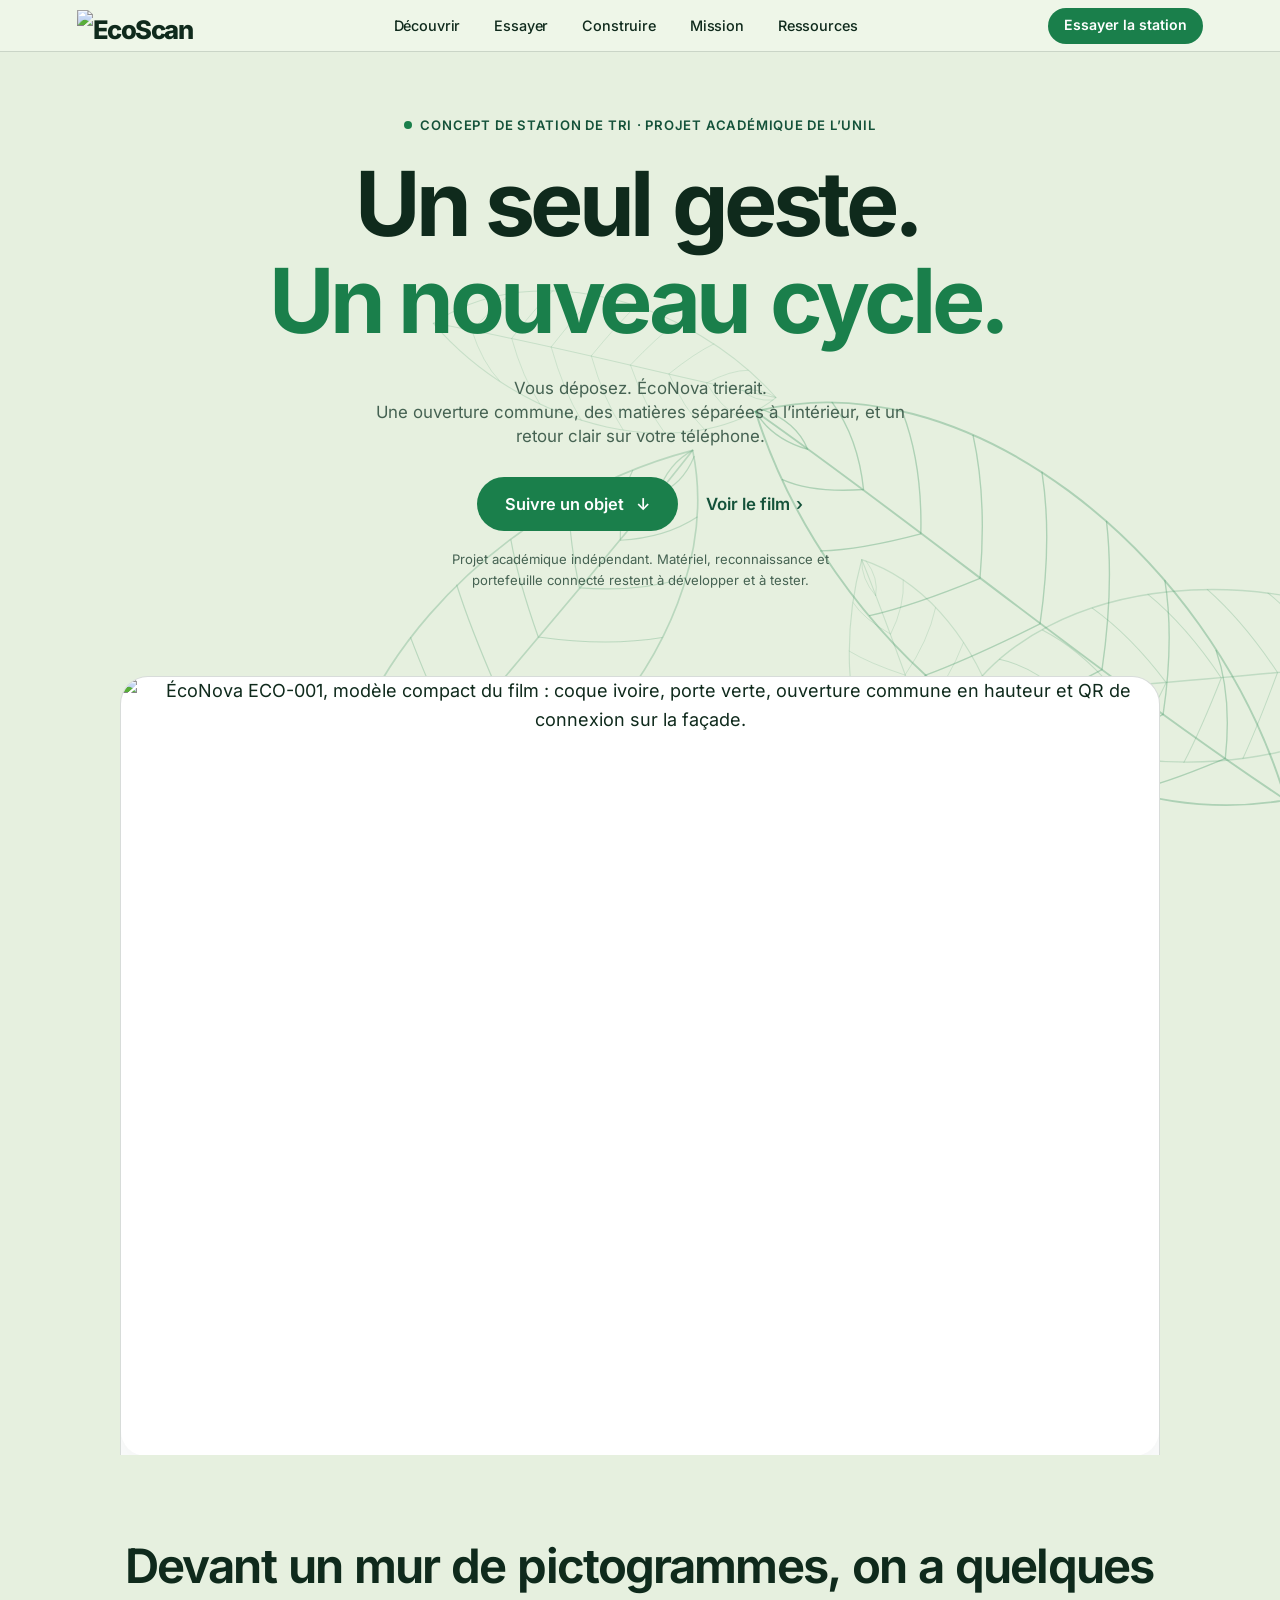
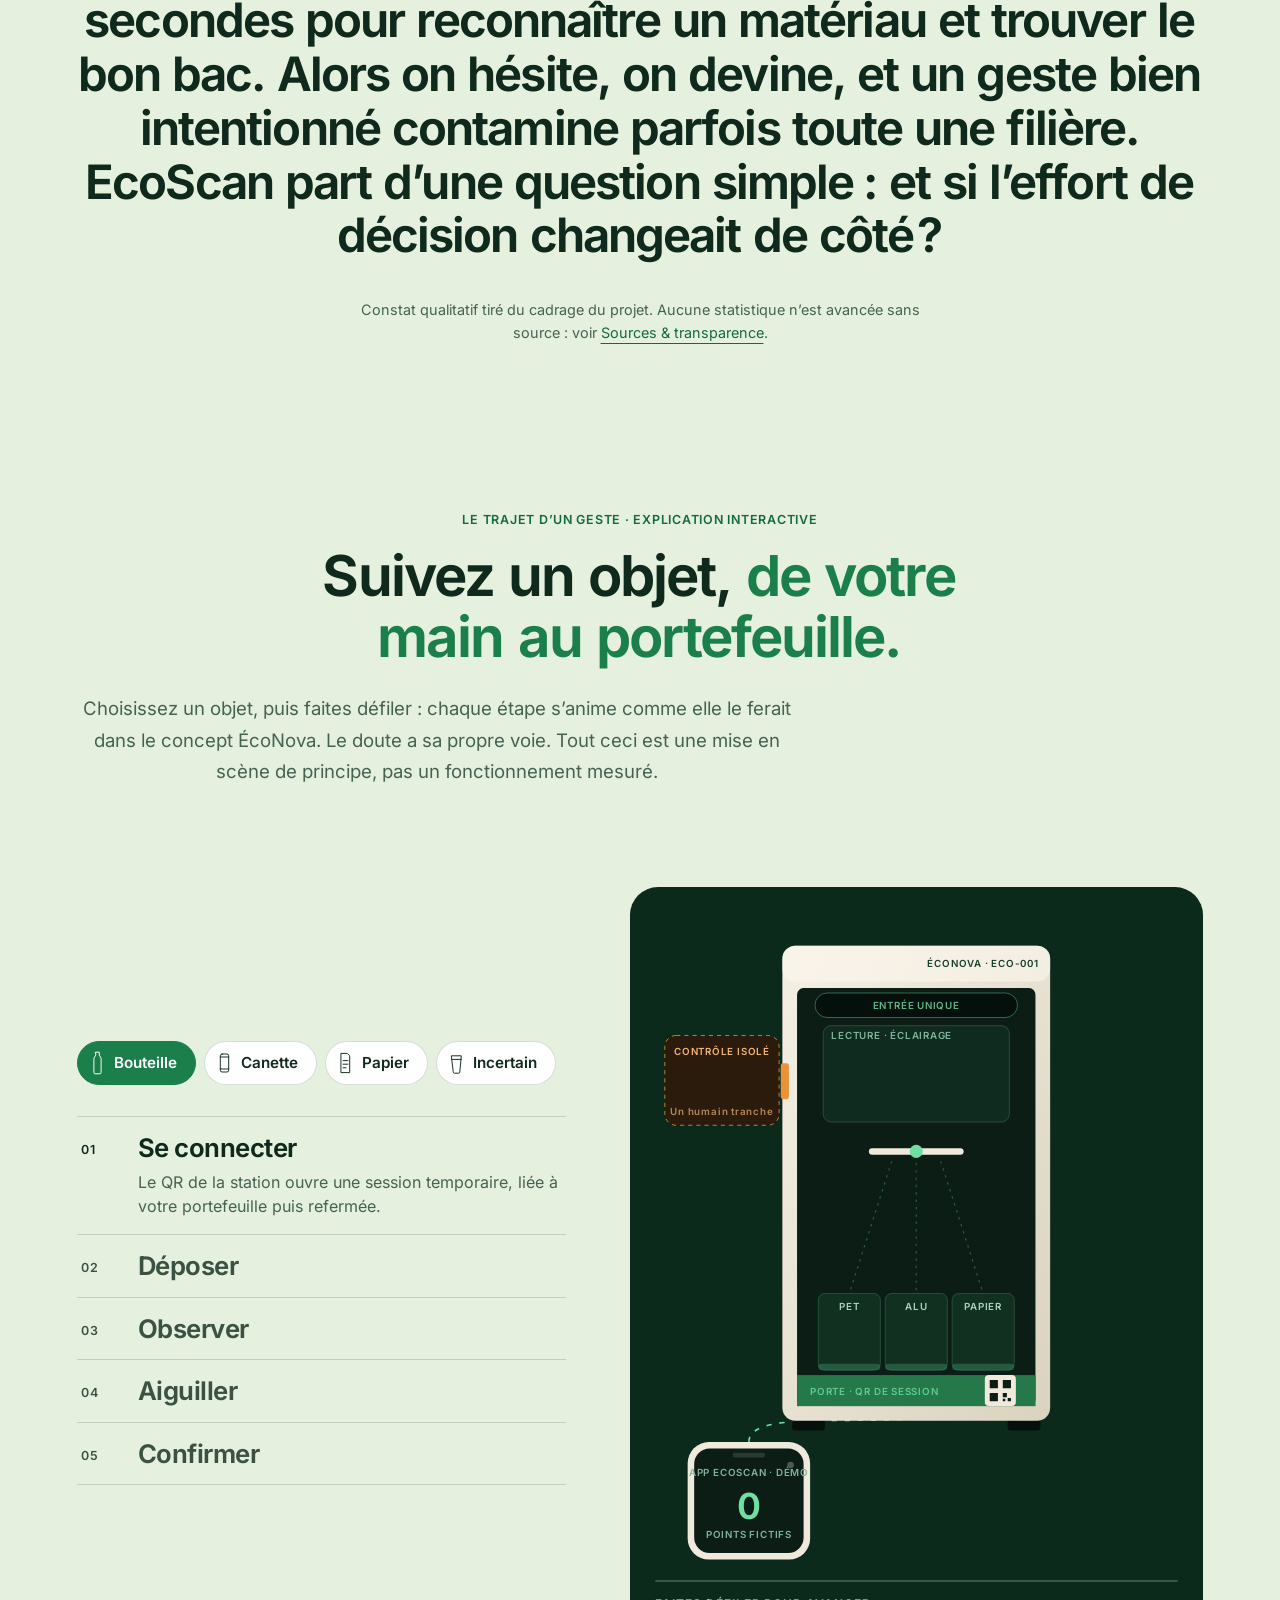
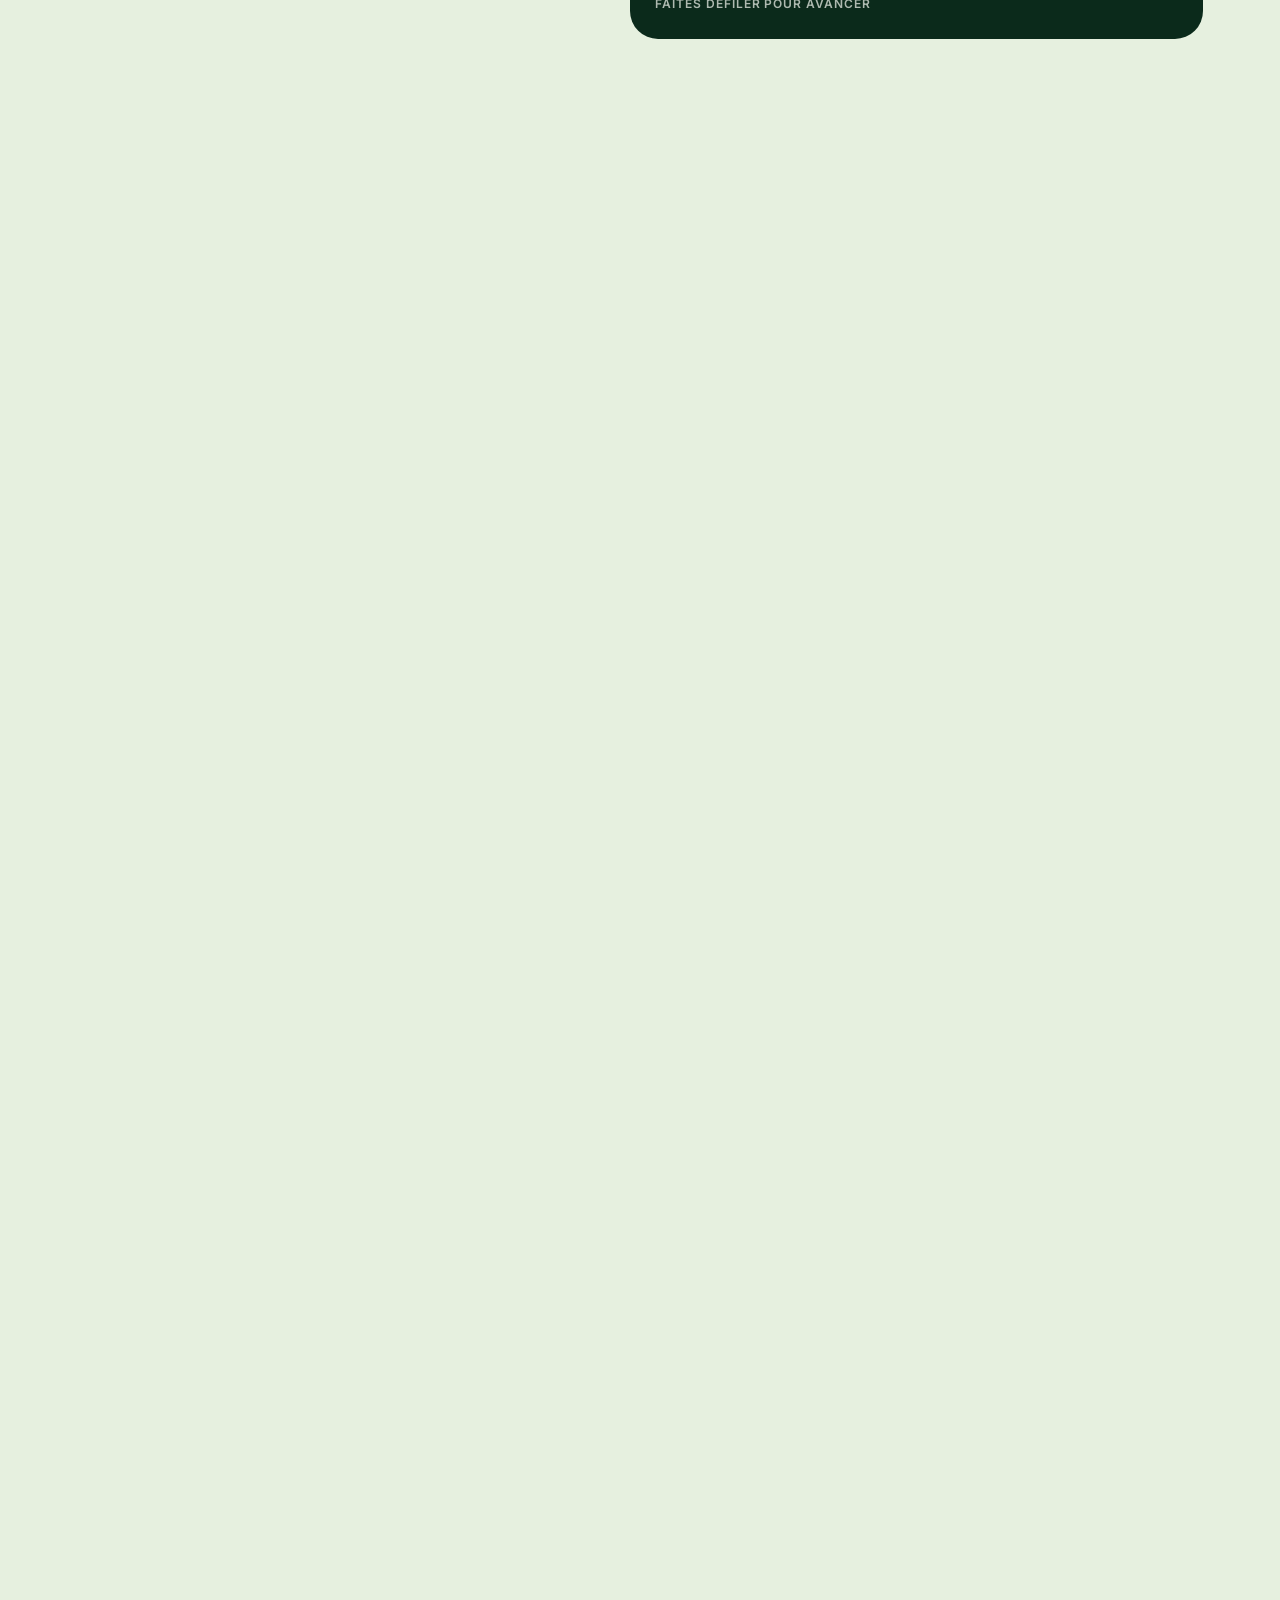
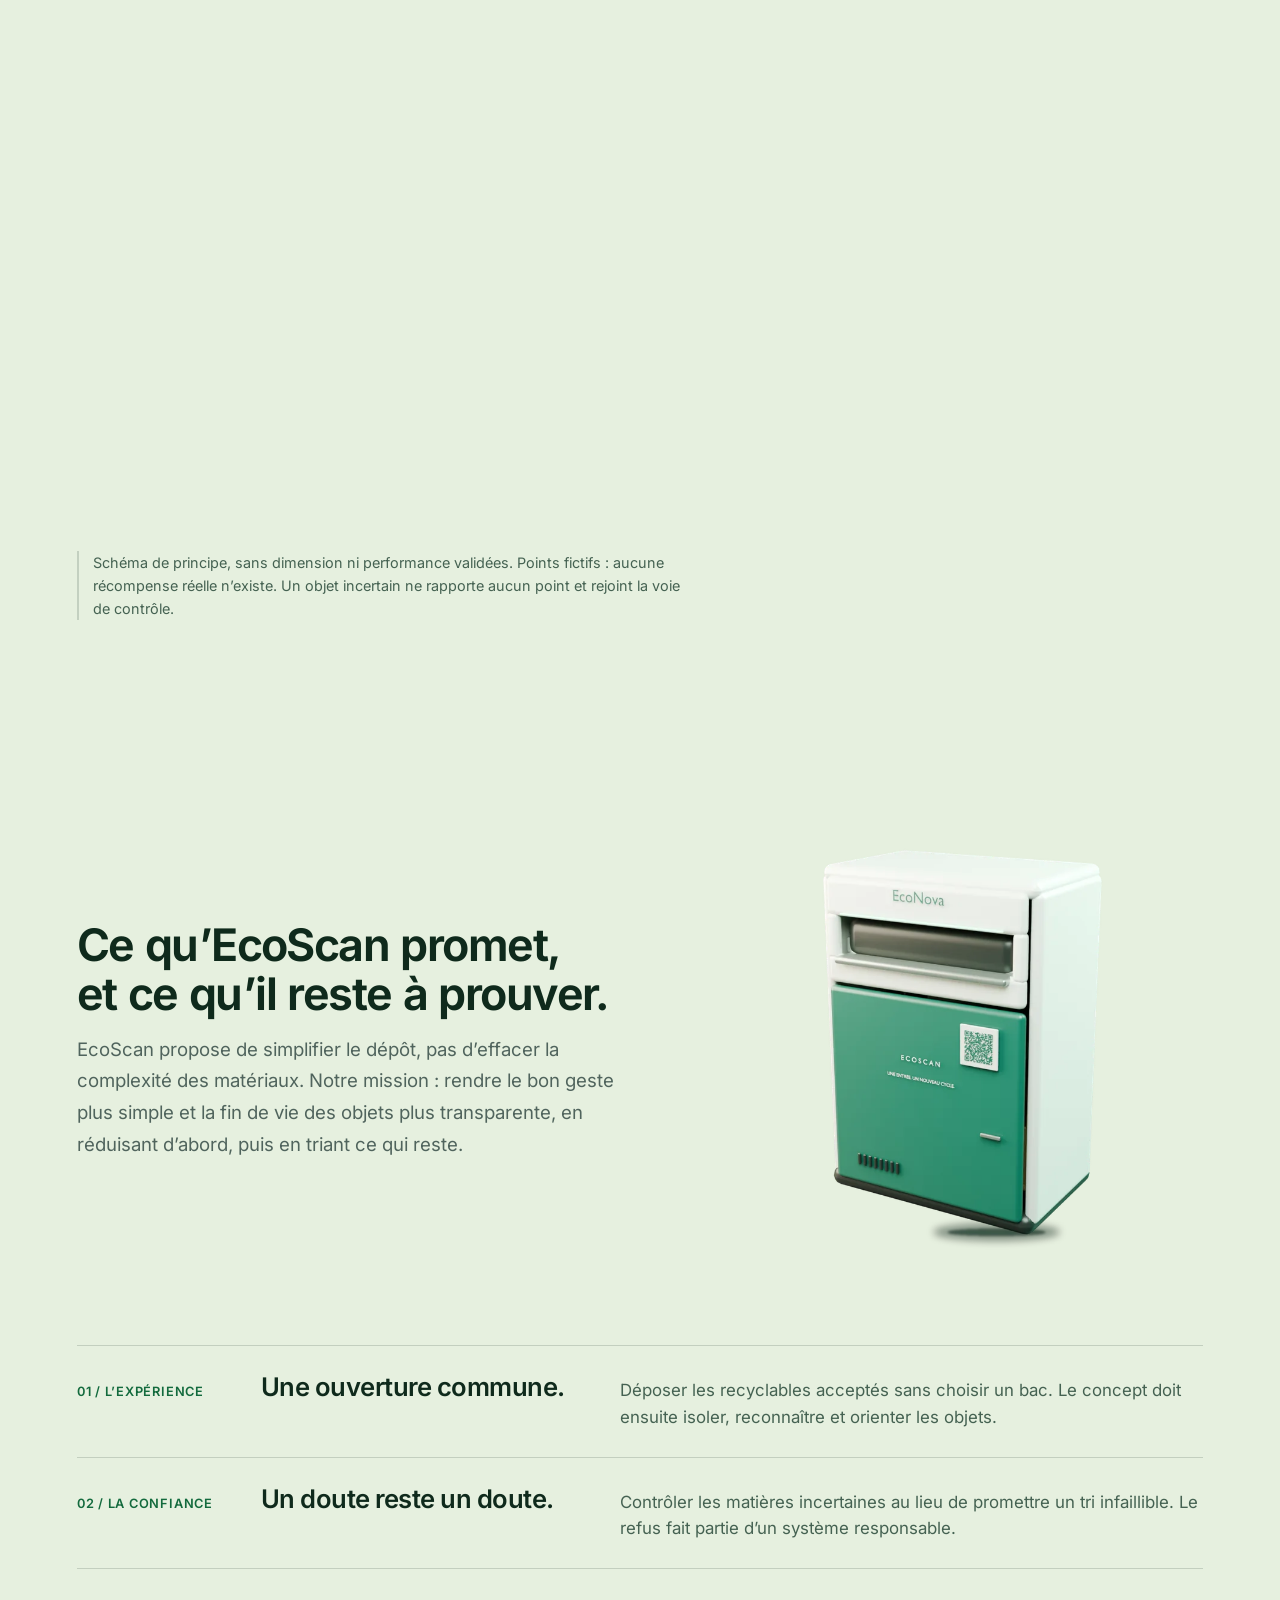
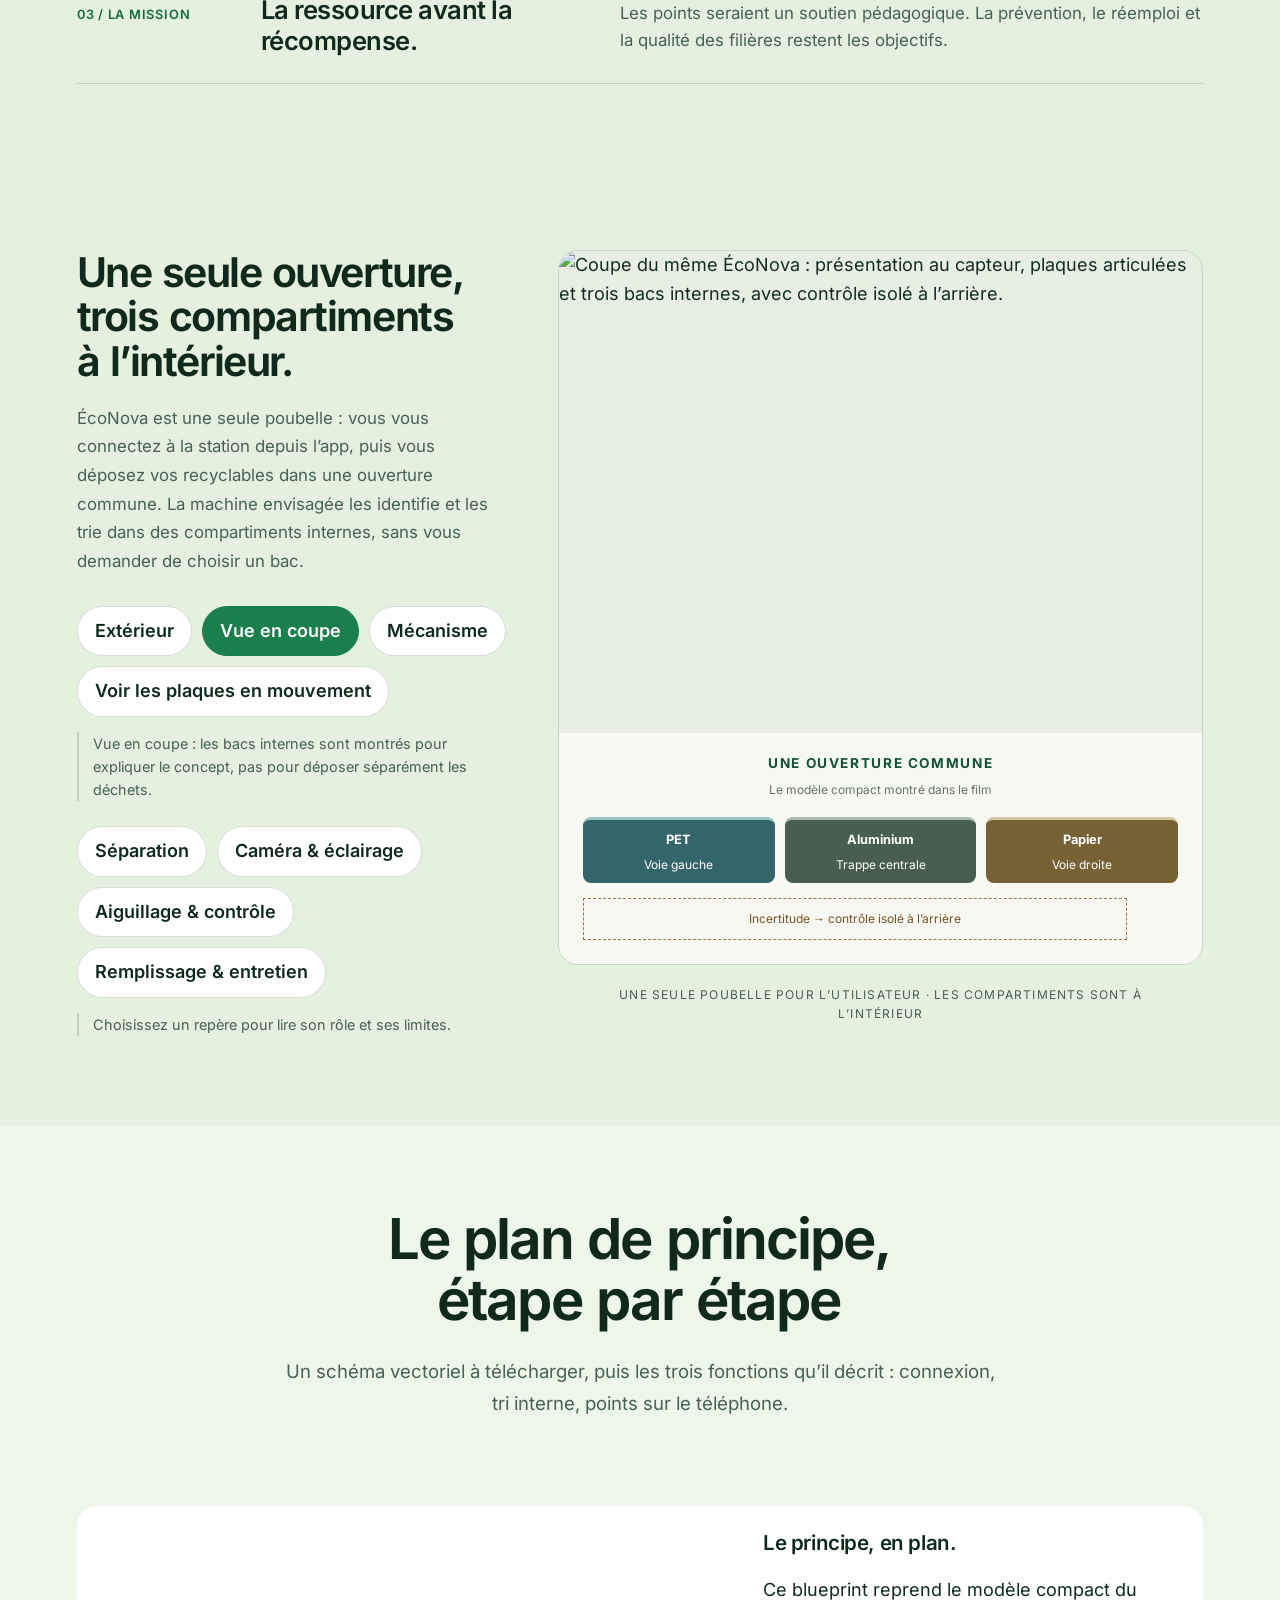
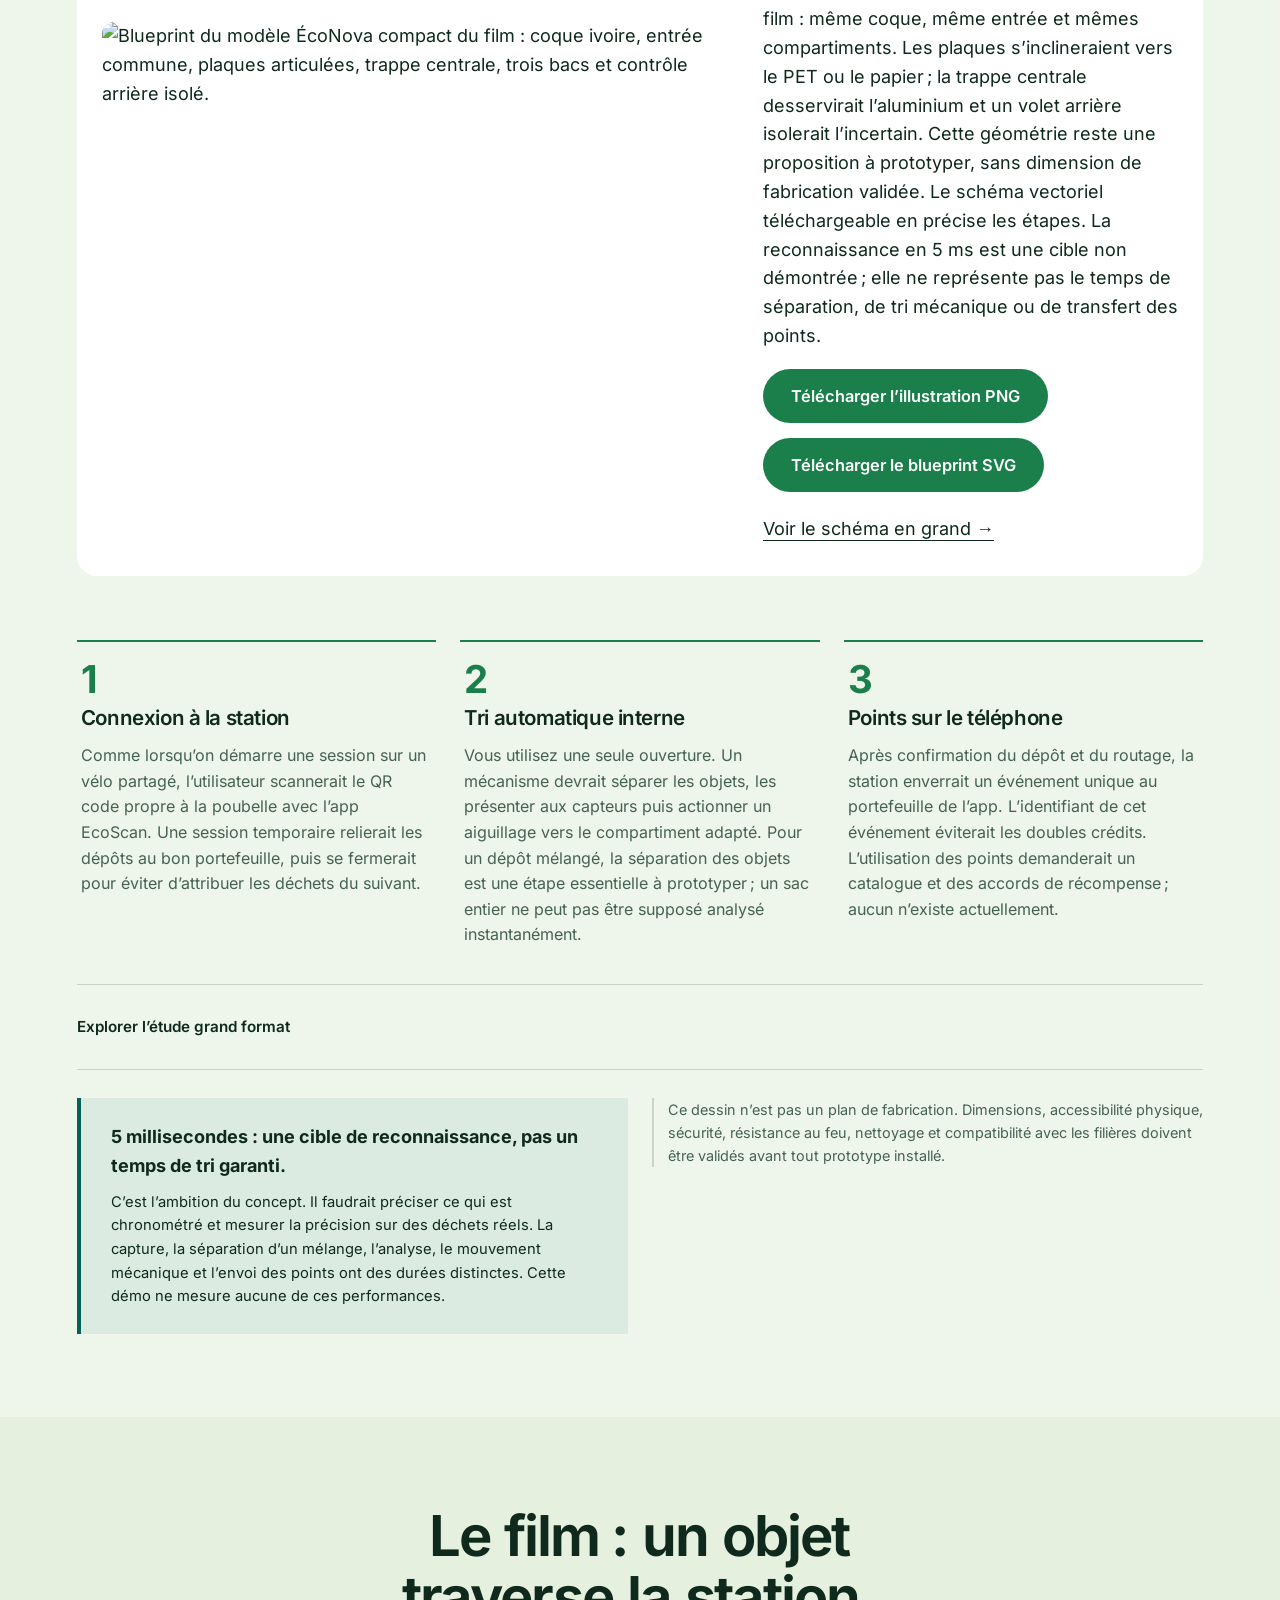
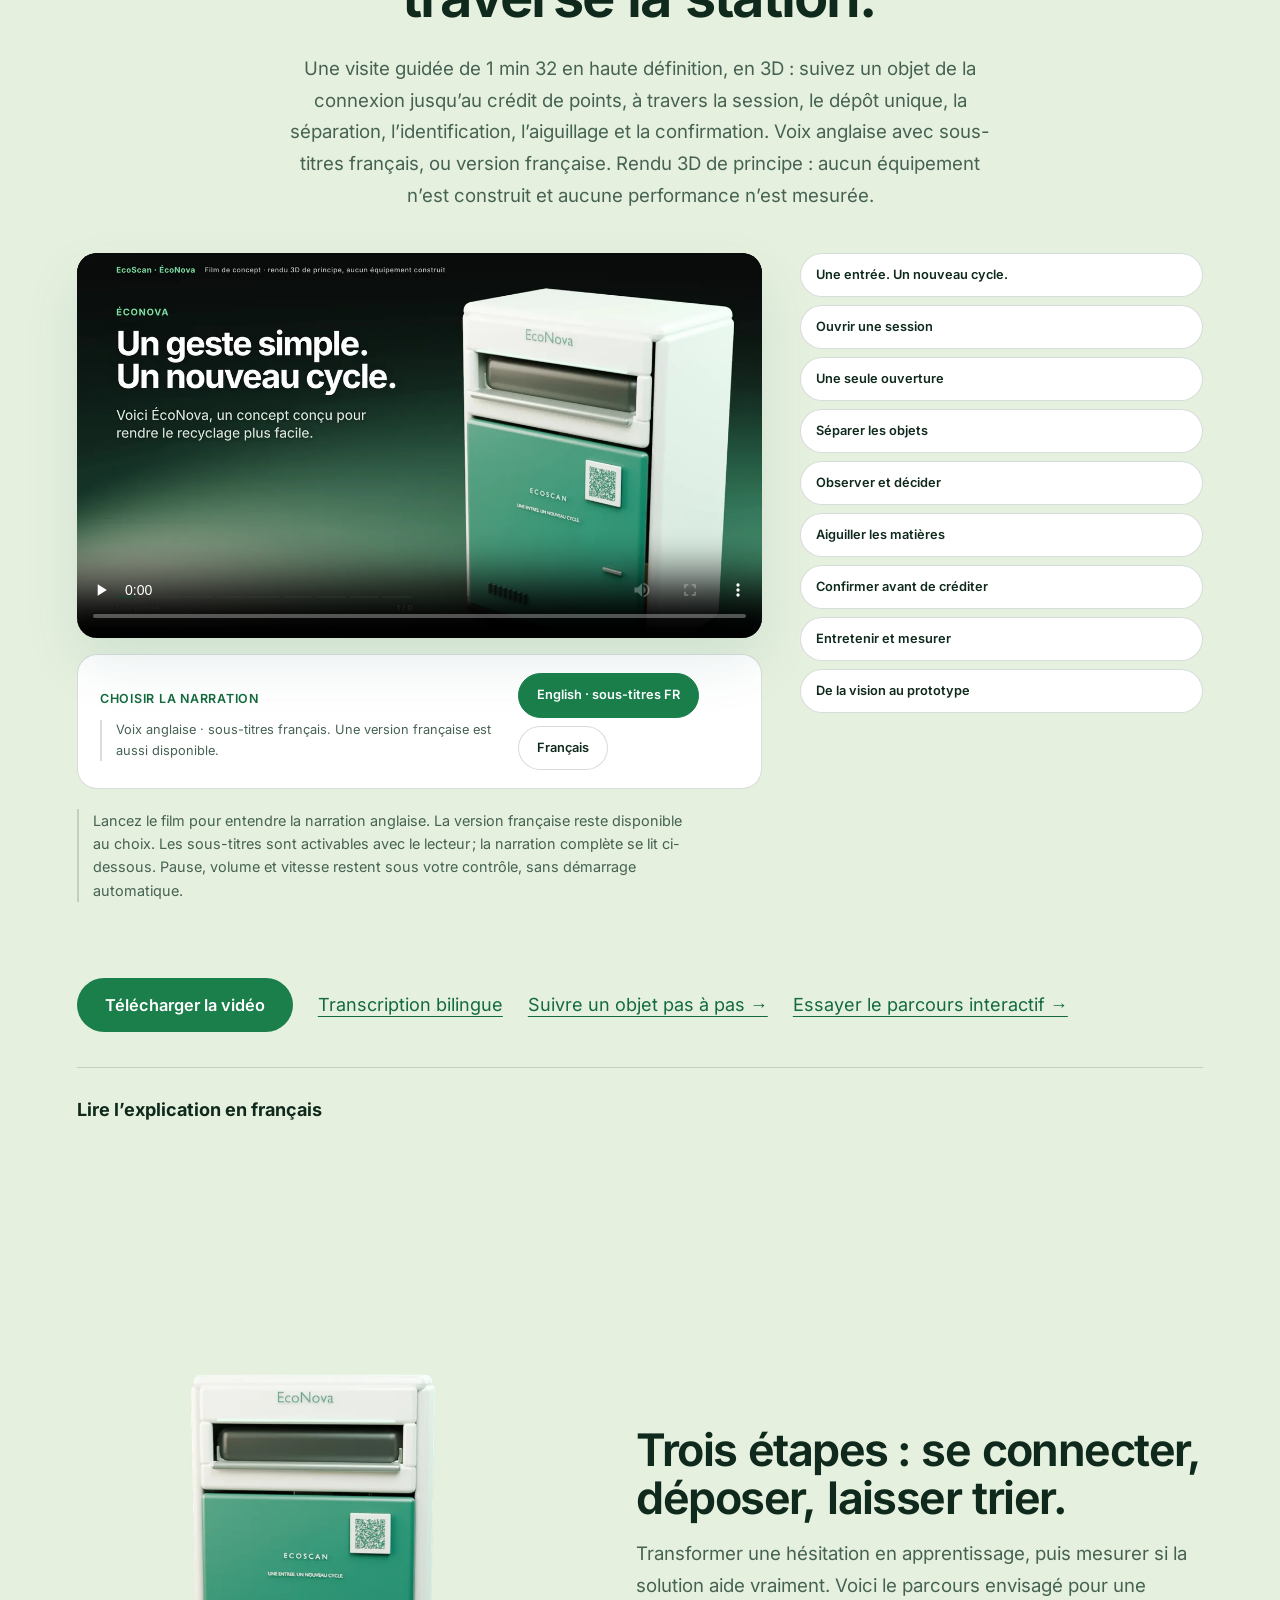
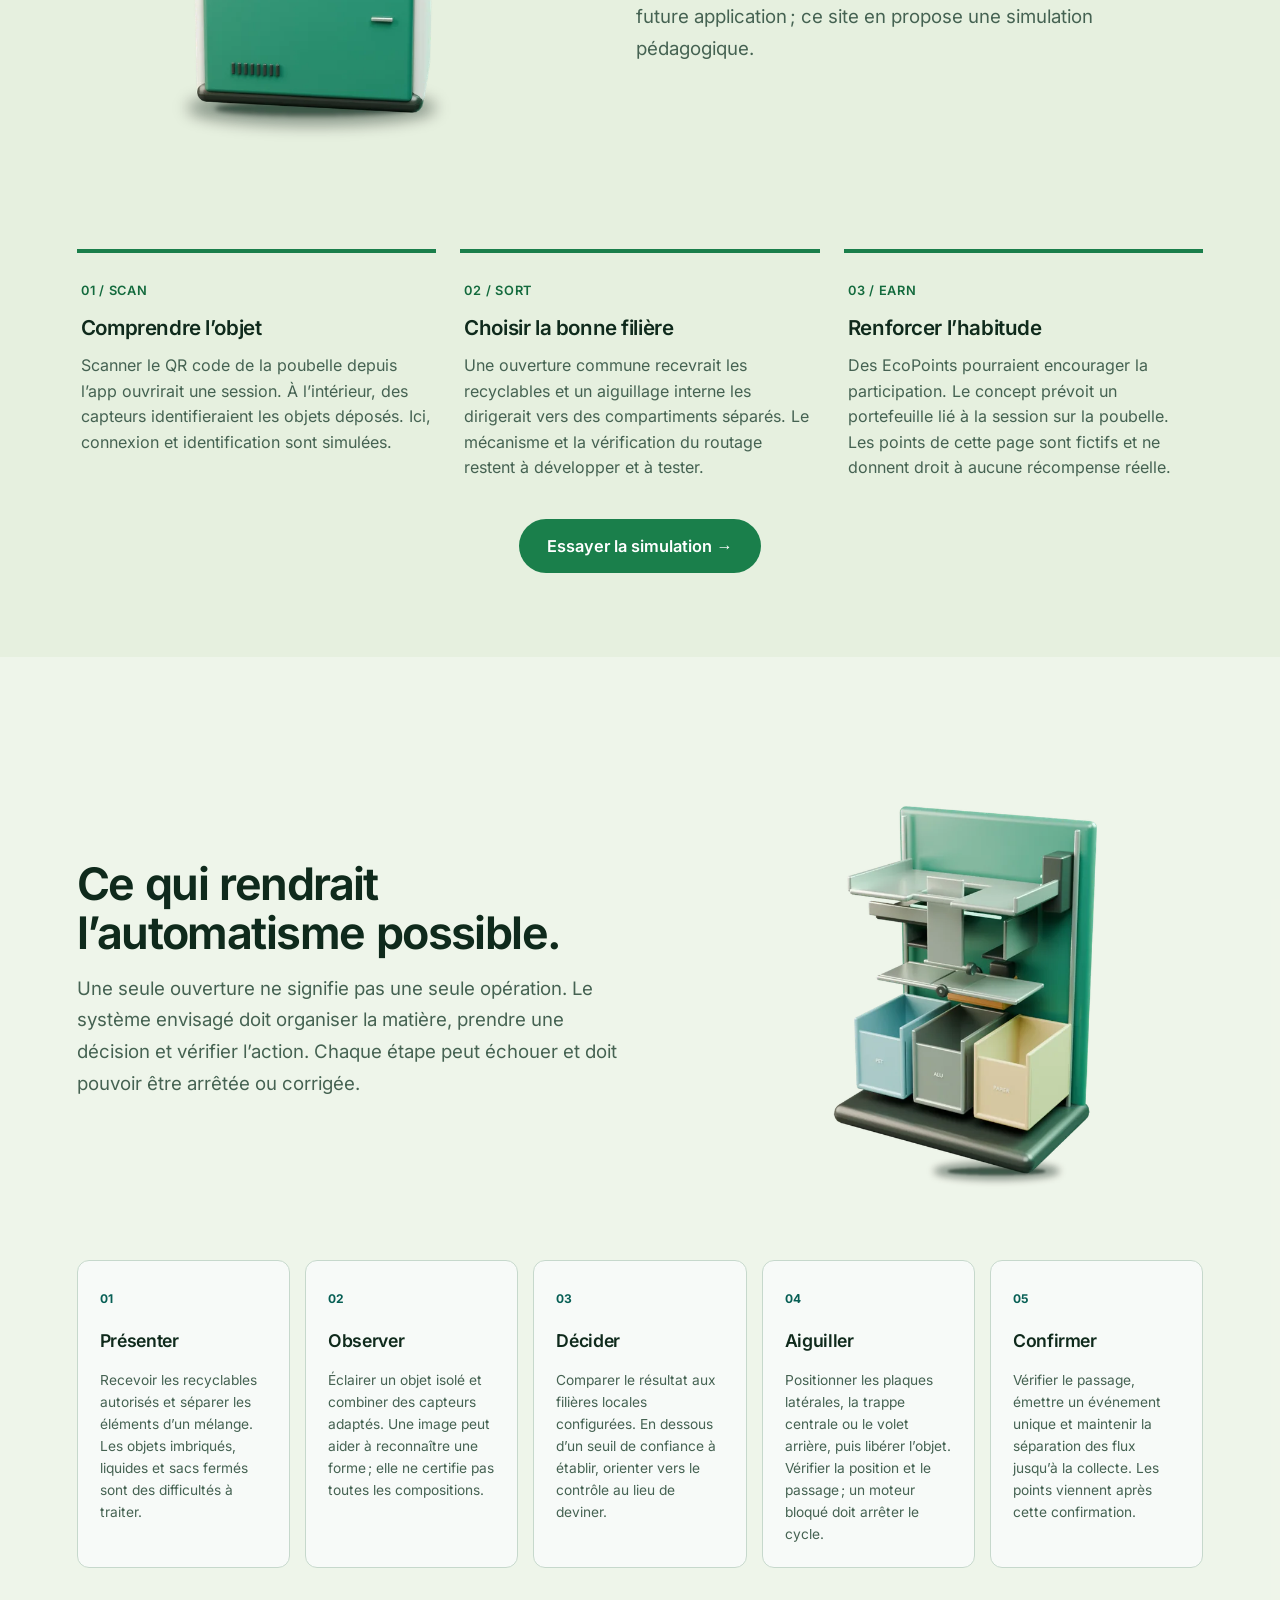
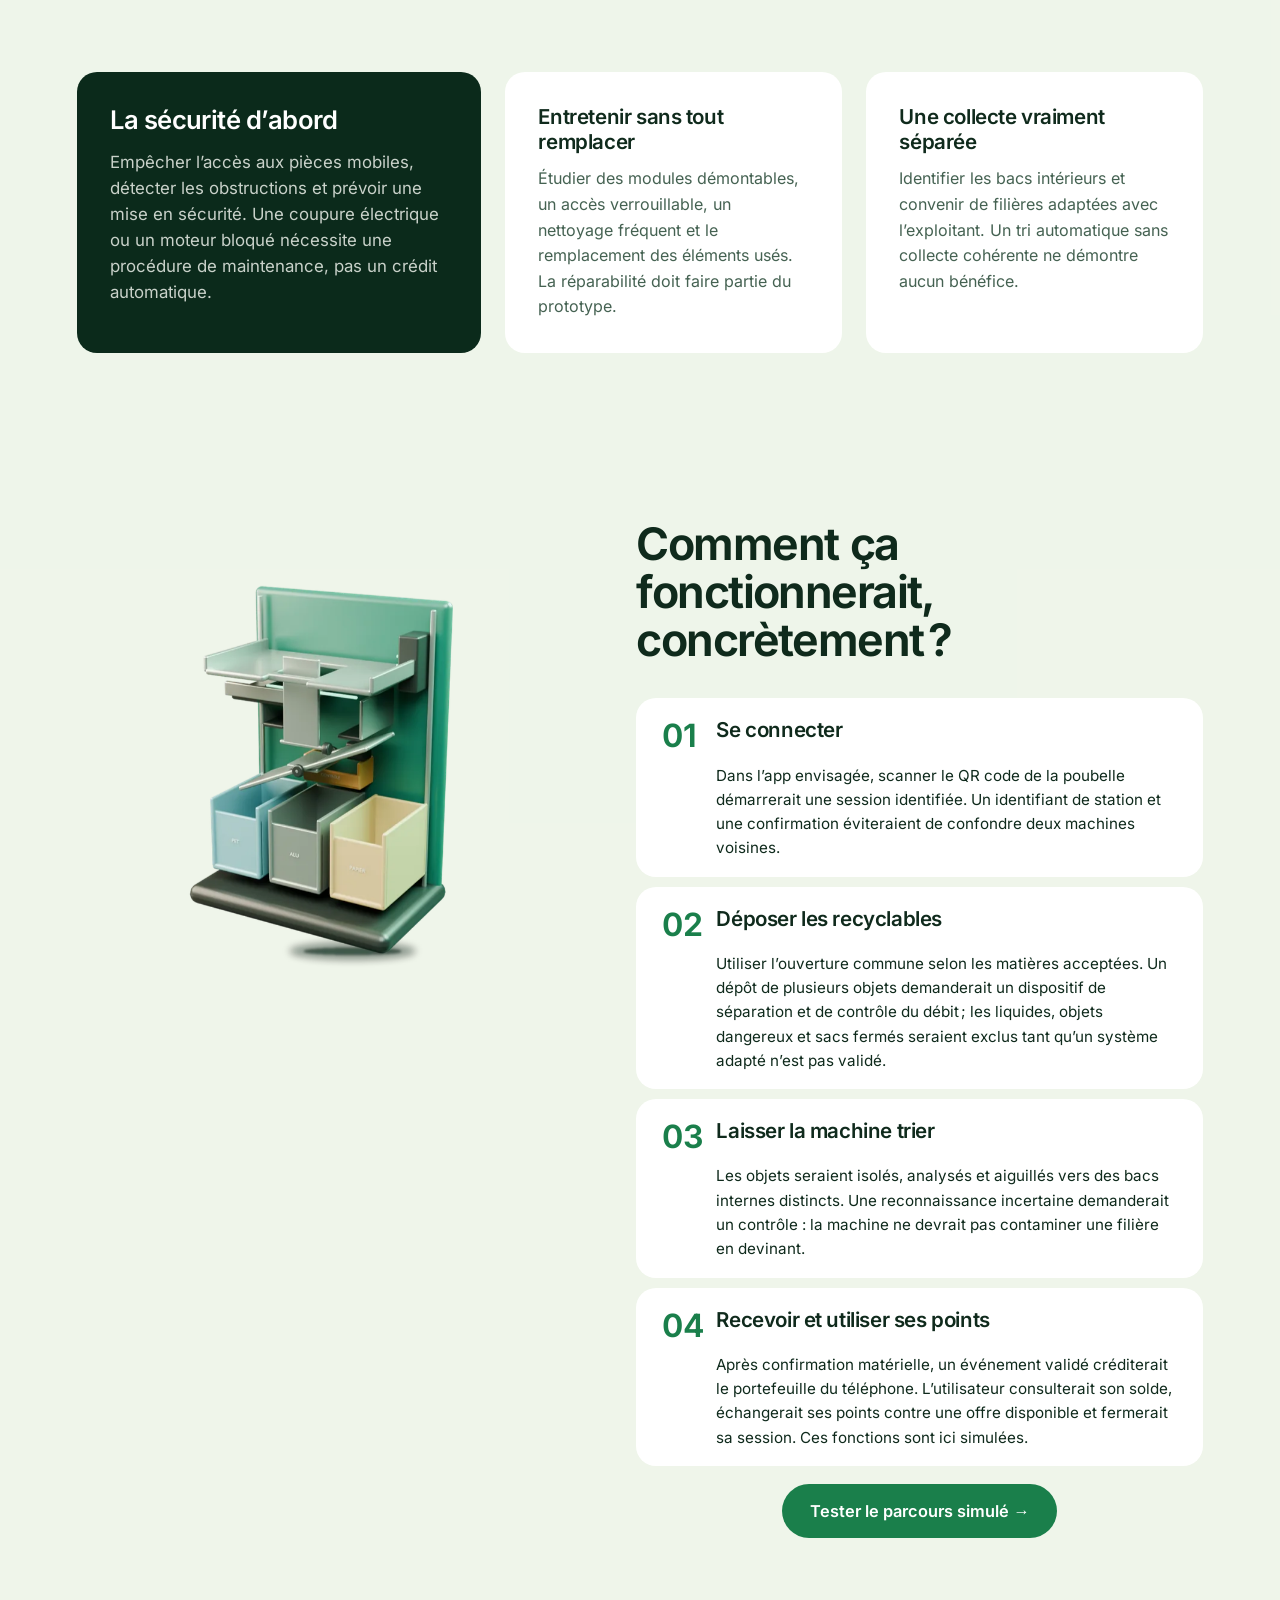
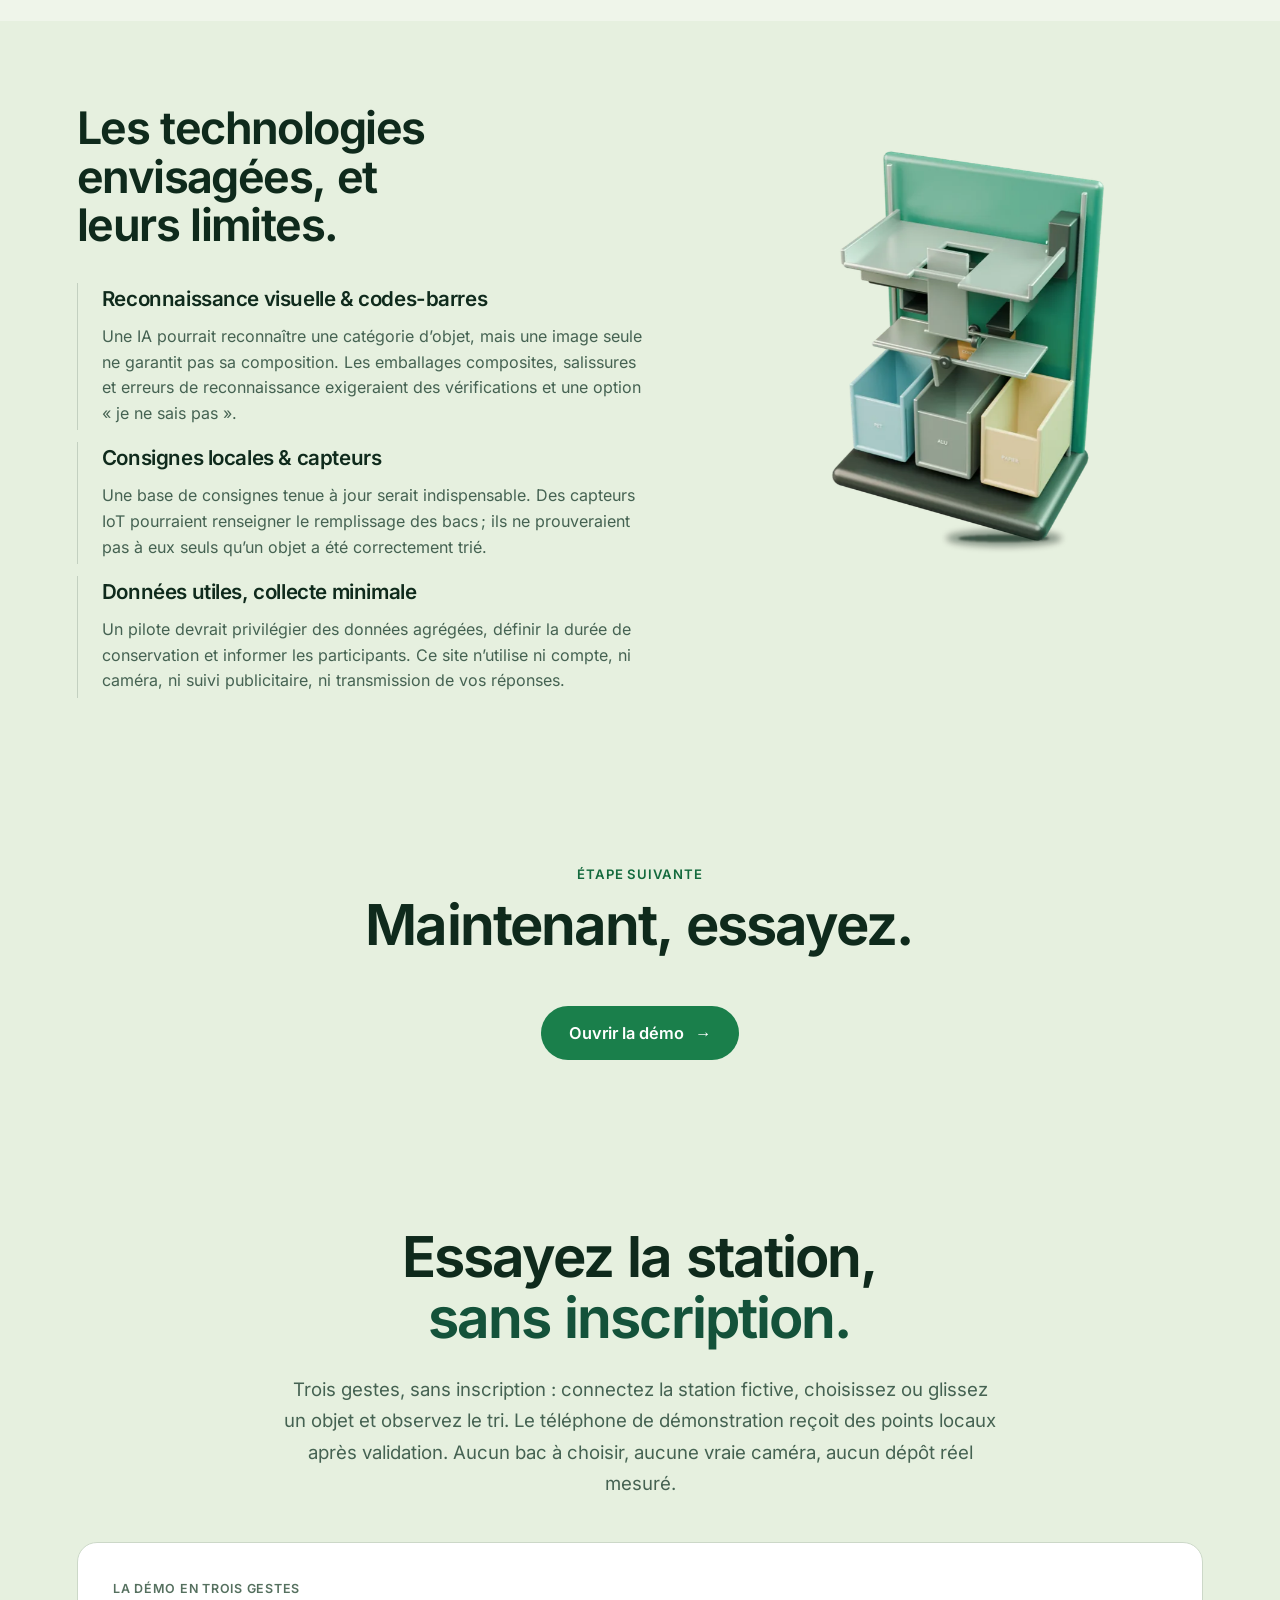
==== commit 29262f52: "Nouveau nom GitHub : trueballknower devient Kraxni - adresses du site, du sitemap, de robots.txt, de" ====
--- a/index.html
+++ b/index.html
@@ -1,5 +1,5 @@
 <!doctype html>
-<html lang="fr"><head><meta charset="utf-8"><meta name="viewport" content="width=device-width, initial-scale=1"><meta name="color-scheme" content="light"><meta name="theme-color" content="#e6f0df"><meta name="description" content="EcoScan : campagne académique non lucrative pour réduire le gaspillage des ressources et explorer des habitudes durables sur le campus de l’UNIL."><title>EcoScan — Un seul geste. Un nouveau cycle.</title><link rel="canonical" href="https://trueballknower.github.io/EcoScan/"><meta property="og:title" content="EcoScan — Un seul geste. Un nouveau cycle."><meta property="og:description" content="ÉcoNova : une seule ouverture, un tri interne envisagé. Découvrez le concept, le film et le plan de prototype d’EcoScan."><meta property="og:type" content="website"><meta property="og:url" content="https://trueballknower.github.io/EcoScan/"><meta property="og:image" content="https://trueballknower.github.io/EcoScan/assets/og-ecoscan.jpg"><meta property="og:image:width" content="1200"><meta property="og:image:height" content="630"><meta property="og:image:alt" content="EcoScan — Un seul geste. Un nouveau cycle. La station ÉcoNova, concept académique."><meta property="og:locale" content="fr_CH"><meta property="og:site_name" content="EcoScan"><meta name="twitter:card" content="summary_large_image"><meta name="twitter:title" content="EcoScan — Un seul geste. Un nouveau cycle."><meta name="twitter:description" content="ÉcoNova : une seule ouverture, un tri interne envisagé. Concept et démonstrateur d’une campagne académique."><meta name="twitter:image" content="https://trueballknower.github.io/EcoScan/assets/og-ecoscan.jpg"><link rel="preload" href="./assets/fonts/inter-latin-wght-normal.woff2" as="font" type="font/woff2" crossorigin><link rel="preload" as="image" type="image/webp" fetchpriority="high" imagesrcset="./assets/econova-compact-studio-800.webp 800w, ./assets/econova-compact-studio.webp 1600w" imagesizes="(max-width:1040px) 100vw, 1040px"><link rel="icon" href="./assets/favicon.svg" type="image/svg+xml"><link rel="icon" href="./assets/icon-32.png" sizes="32x32" type="image/png"><link rel="apple-touch-icon" href="./assets/icon-180.png"><link rel="manifest" href="./manifest.webmanifest"><link rel="stylesheet" href="./site.min.css?v=d9f46f23"><script src="./script.js?v=1c82ffe0" defer></script><script src="./product.js?v=e5cc94a9" defer></script><script src="./experience-navigation.js?v=914208f2" defer></script><script src="./experience-shop.js?v=a723d33b" defer></script><script src="./assets/vendor/gsap.min.js" defer></script><script src="./premium.js?v=a45d21bf" defer></script><script type="application/ld+json">{"@context":"https://schema.org","@type":"WebSite","name":"EcoScan","url":"https://trueballknower.github.io/EcoScan/","inLanguage":"fr","description":"Campagne académique non lucrative et démonstrateur : réduire le gaspillage des ressources, tester un concept de station de tri."}</script></head><body><a class="skip" href="#main">Aller au contenu</a><div id="reading-progress" aria-hidden="true"></div><header><a href="#accueil" class="brand product-brand" aria-label="EcoScan, accueil"><img src="./assets/logo-ecoscan.svg" alt="EcoScan" width="178" height="42"></a><a class="header-cta" href="#demo">Essayer la station</a><button id="menu-button" class="menu-button" aria-expanded="false" aria-controls="navigation" hidden>Menu</button><nav id="navigation" aria-label="Navigation principale"><a href="#accueil" data-nav-group="discover">Découvrir</a><a href="#demo" data-nav-group="try">Essayer</a><a href="#faisabilite" data-nav-group="build">Construire</a><a href="#mission" data-nav-group="mission">Mission</a><a href="#ressources" data-nav-group="resources">Ressources</a></nav></header><aside id="workspace-guide" class="workspace-guide" aria-label="Votre parcours" hidden>
+<html lang="fr"><head><meta charset="utf-8"><meta name="viewport" content="width=device-width, initial-scale=1"><meta name="color-scheme" content="light"><meta name="theme-color" content="#e6f0df"><meta name="description" content="EcoScan : campagne académique non lucrative pour réduire le gaspillage des ressources et explorer des habitudes durables sur le campus de l’UNIL."><title>EcoScan — Un seul geste. Un nouveau cycle.</title><link rel="canonical" href="https://kraxni.github.io/EcoScan/"><meta property="og:title" content="EcoScan — Un seul geste. Un nouveau cycle."><meta property="og:description" content="ÉcoNova : une seule ouverture, un tri interne envisagé. Découvrez le concept, le film et le plan de prototype d’EcoScan."><meta property="og:type" content="website"><meta property="og:url" content="https://kraxni.github.io/EcoScan/"><meta property="og:image" content="https://kraxni.github.io/EcoScan/assets/og-ecoscan.jpg"><meta property="og:image:width" content="1200"><meta property="og:image:height" content="630"><meta property="og:image:alt" content="EcoScan — Un seul geste. Un nouveau cycle. La station ÉcoNova, concept académique."><meta property="og:locale" content="fr_CH"><meta property="og:site_name" content="EcoScan"><meta name="twitter:card" content="summary_large_image"><meta name="twitter:title" content="EcoScan — Un seul geste. Un nouveau cycle."><meta name="twitter:description" content="ÉcoNova : une seule ouverture, un tri interne envisagé. Concept et démonstrateur d’une campagne académique."><meta name="twitter:image" content="https://kraxni.github.io/EcoScan/assets/og-ecoscan.jpg"><link rel="preload" href="./assets/fonts/inter-latin-wght-normal.woff2" as="font" type="font/woff2" crossorigin><link rel="preload" as="image" type="image/webp" fetchpriority="high" imagesrcset="./assets/econova-compact-studio-800.webp 800w, ./assets/econova-compact-studio.webp 1600w" imagesizes="(max-width:1040px) 100vw, 1040px"><link rel="icon" href="./assets/favicon.svg" type="image/svg+xml"><link rel="icon" href="./assets/icon-32.png" sizes="32x32" type="image/png"><link rel="apple-touch-icon" href="./assets/icon-180.png"><link rel="manifest" href="./manifest.webmanifest"><link rel="stylesheet" href="./site.min.css?v=d9f46f23"><script src="./script.js?v=1c82ffe0" defer></script><script src="./product.js?v=e5cc94a9" defer></script><script src="./experience-navigation.js?v=914208f2" defer></script><script src="./experience-shop.js?v=a723d33b" defer></script><script src="./assets/vendor/gsap.min.js" defer></script><script src="./premium.js?v=a45d21bf" defer></script><script type="application/ld+json">{"@context":"https://schema.org","@type":"WebSite","name":"EcoScan","url":"https://kraxni.github.io/EcoScan/","inLanguage":"fr","description":"Campagne académique non lucrative et démonstrateur : réduire le gaspillage des ressources, tester un concept de station de tri."}</script></head><body><a class="skip" href="#main">Aller au contenu</a><div id="reading-progress" aria-hidden="true"></div><header><a href="#accueil" class="brand product-brand" aria-label="EcoScan, accueil"><img src="./assets/logo-ecoscan.svg" alt="EcoScan" width="178" height="42"></a><a class="header-cta" href="#demo">Essayer la station</a><button id="menu-button" class="menu-button" aria-expanded="false" aria-controls="navigation" hidden>Menu</button><nav id="navigation" aria-label="Navigation principale"><a href="#accueil" data-nav-group="discover">Découvrir</a><a href="#demo" data-nav-group="try">Essayer</a><a href="#faisabilite" data-nav-group="build">Construire</a><a href="#mission" data-nav-group="mission">Mission</a><a href="#ressources" data-nav-group="resources">Ressources</a></nav></header><aside id="workspace-guide" class="workspace-guide" aria-label="Votre parcours" hidden>
   <div><span class="eyebrow">ECOSCAN / VOTRE PARCOURS</span><strong id="workspace-title">Découvrir ÉcoNova</strong><p id="workspace-summary"></p></div>
   <nav id="workspace-shortcuts" aria-label="Accès directs du parcours"></nav>
 </aside>
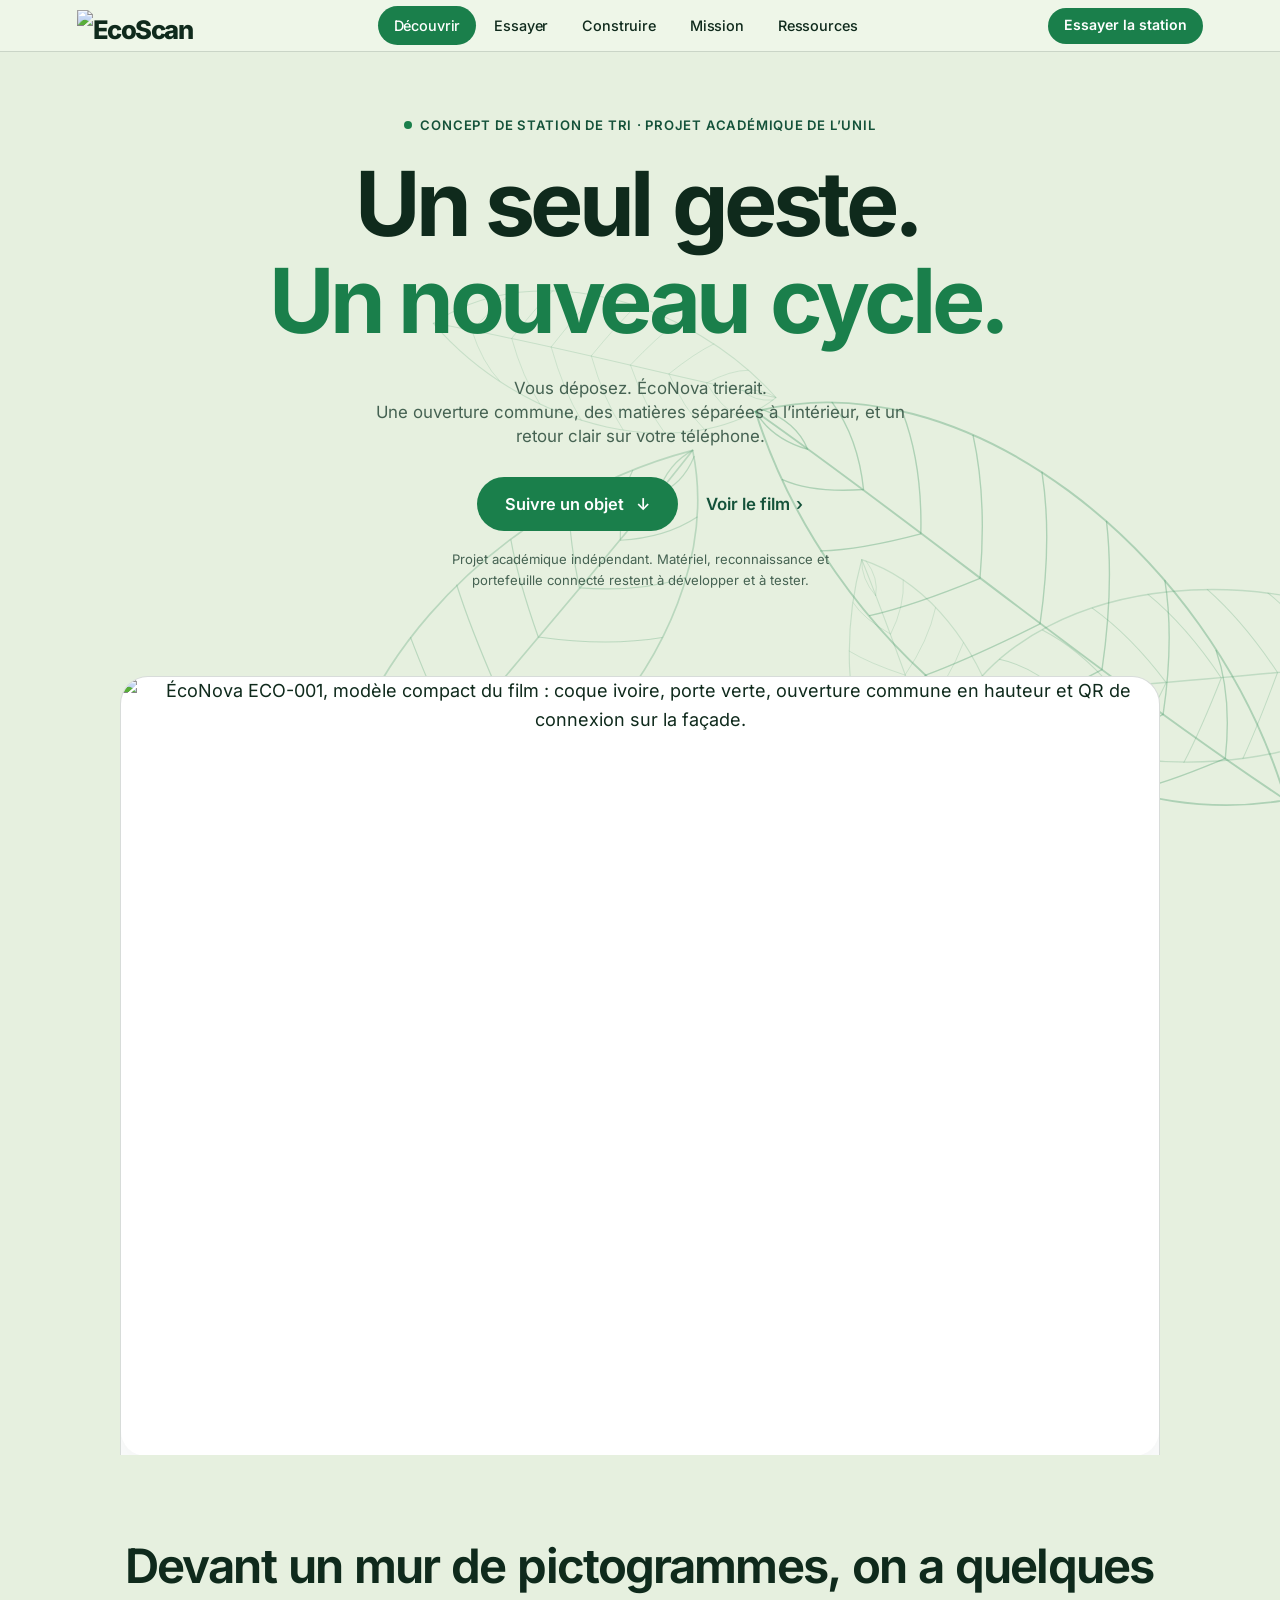
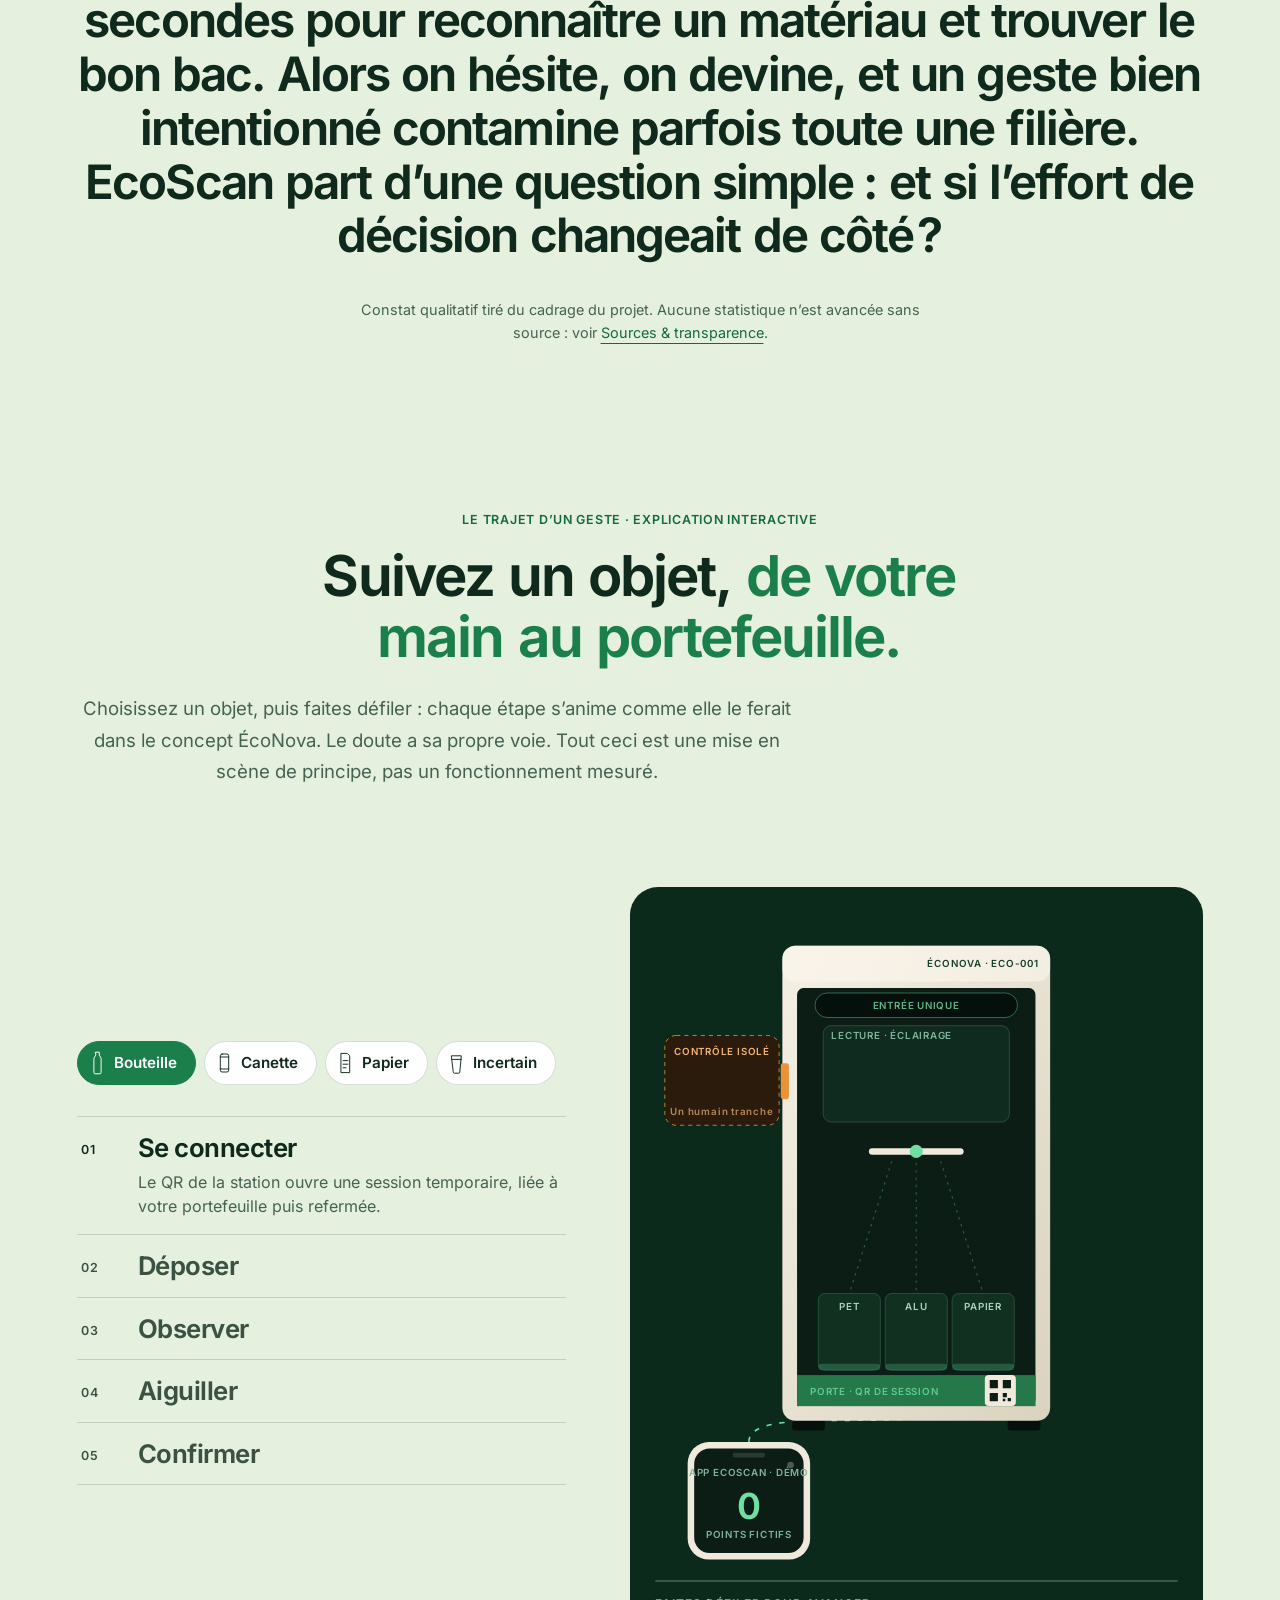
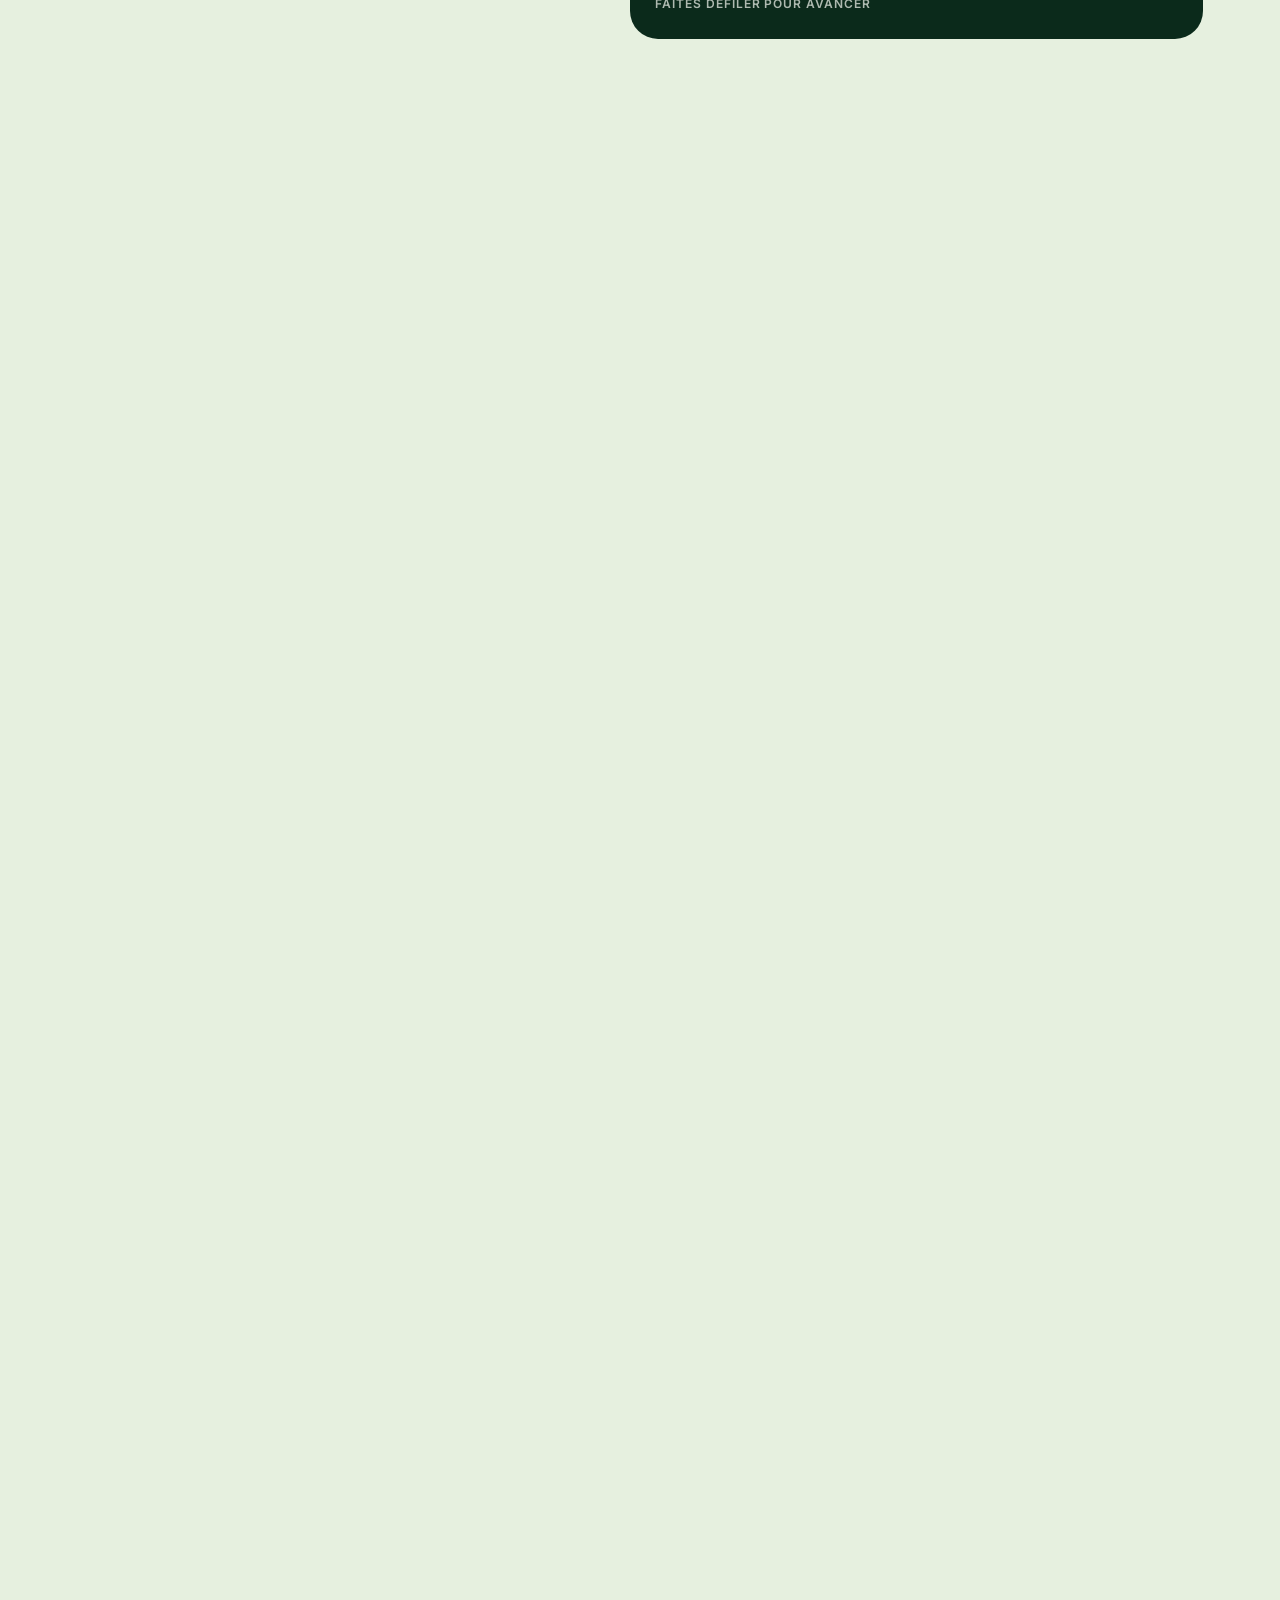
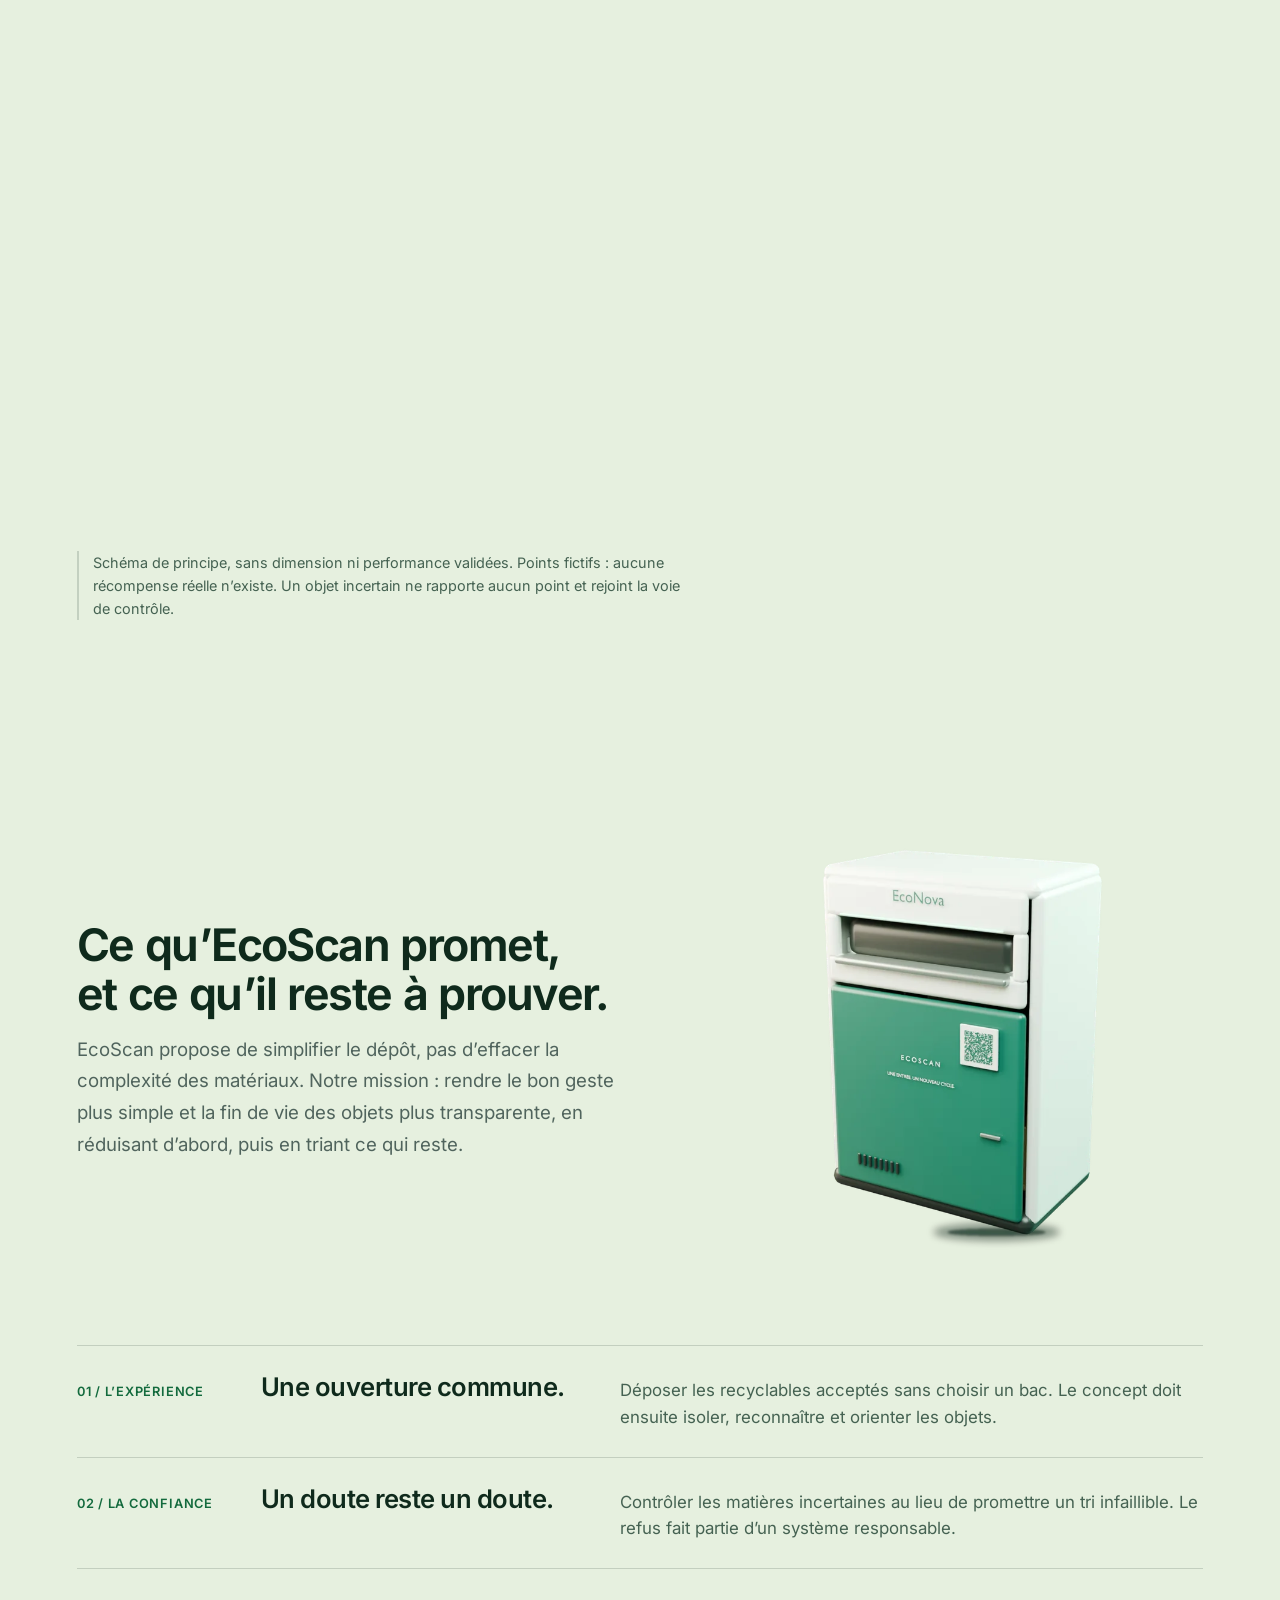
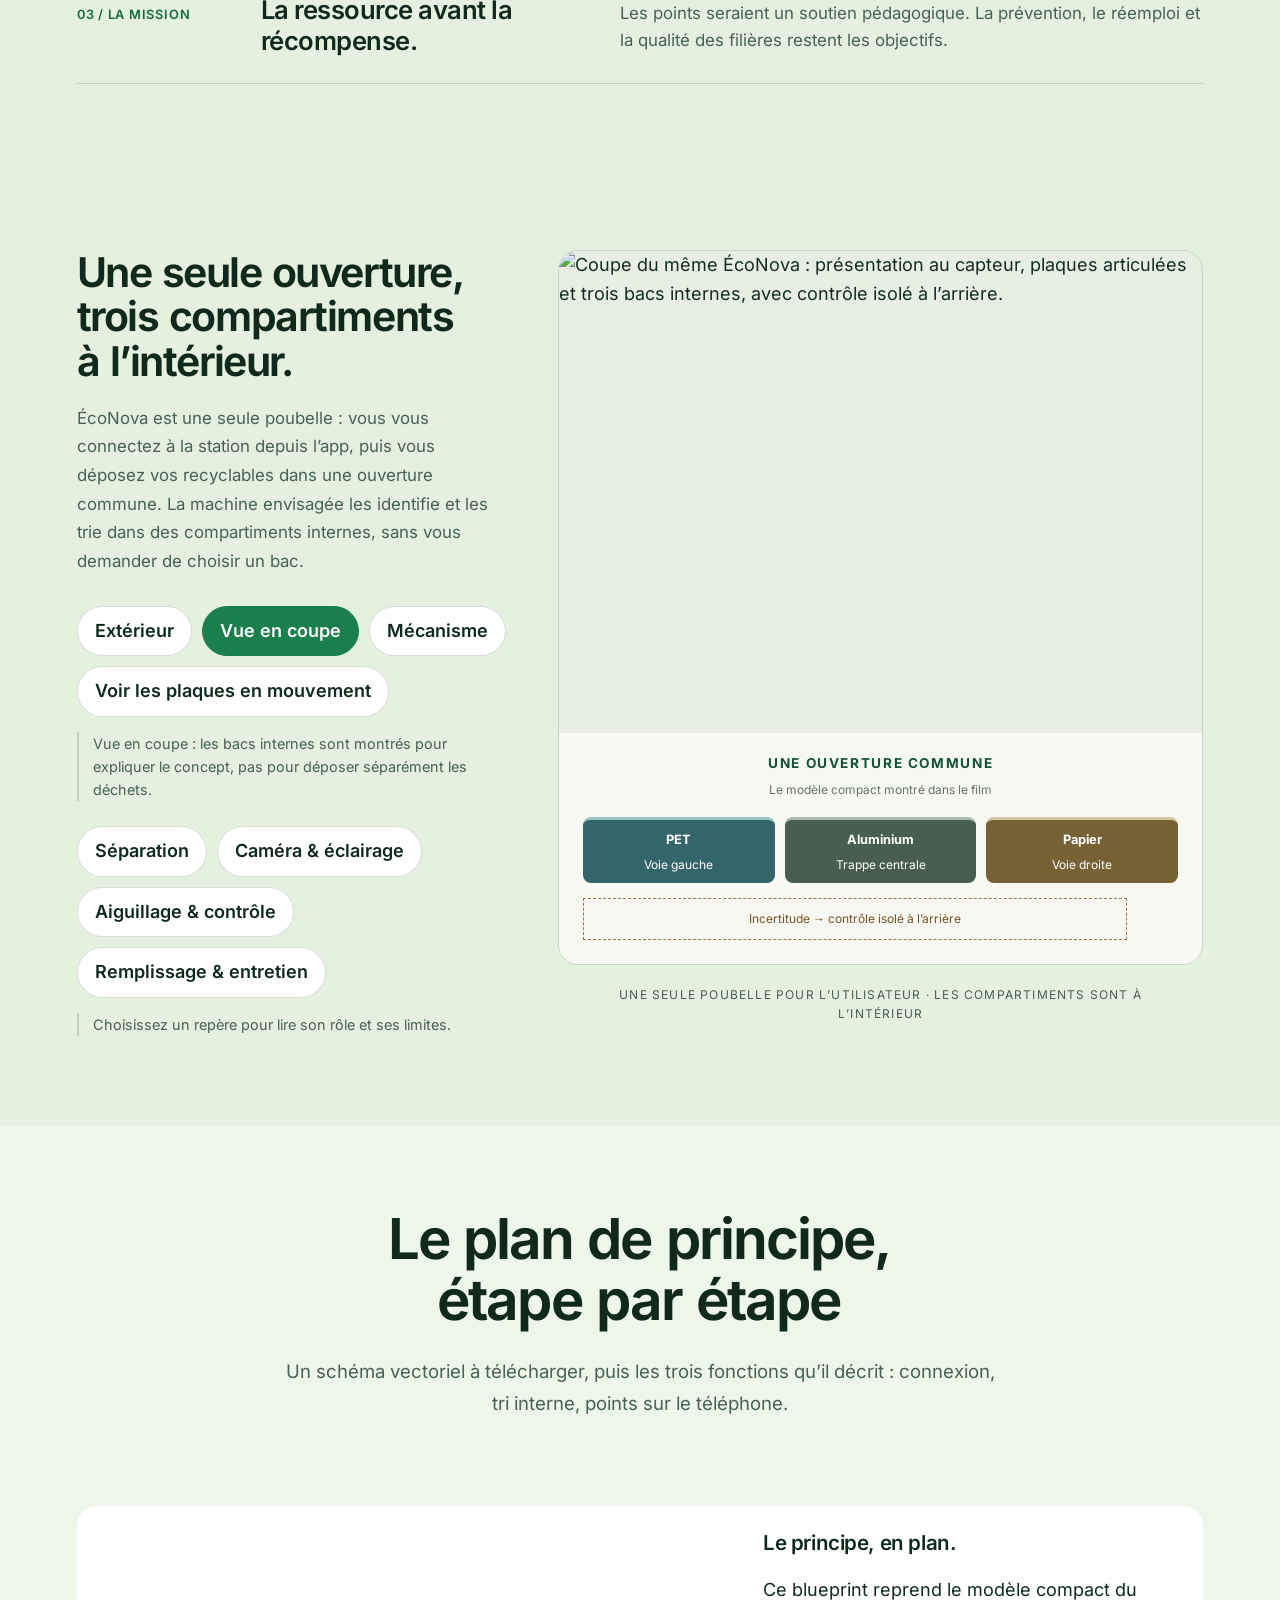
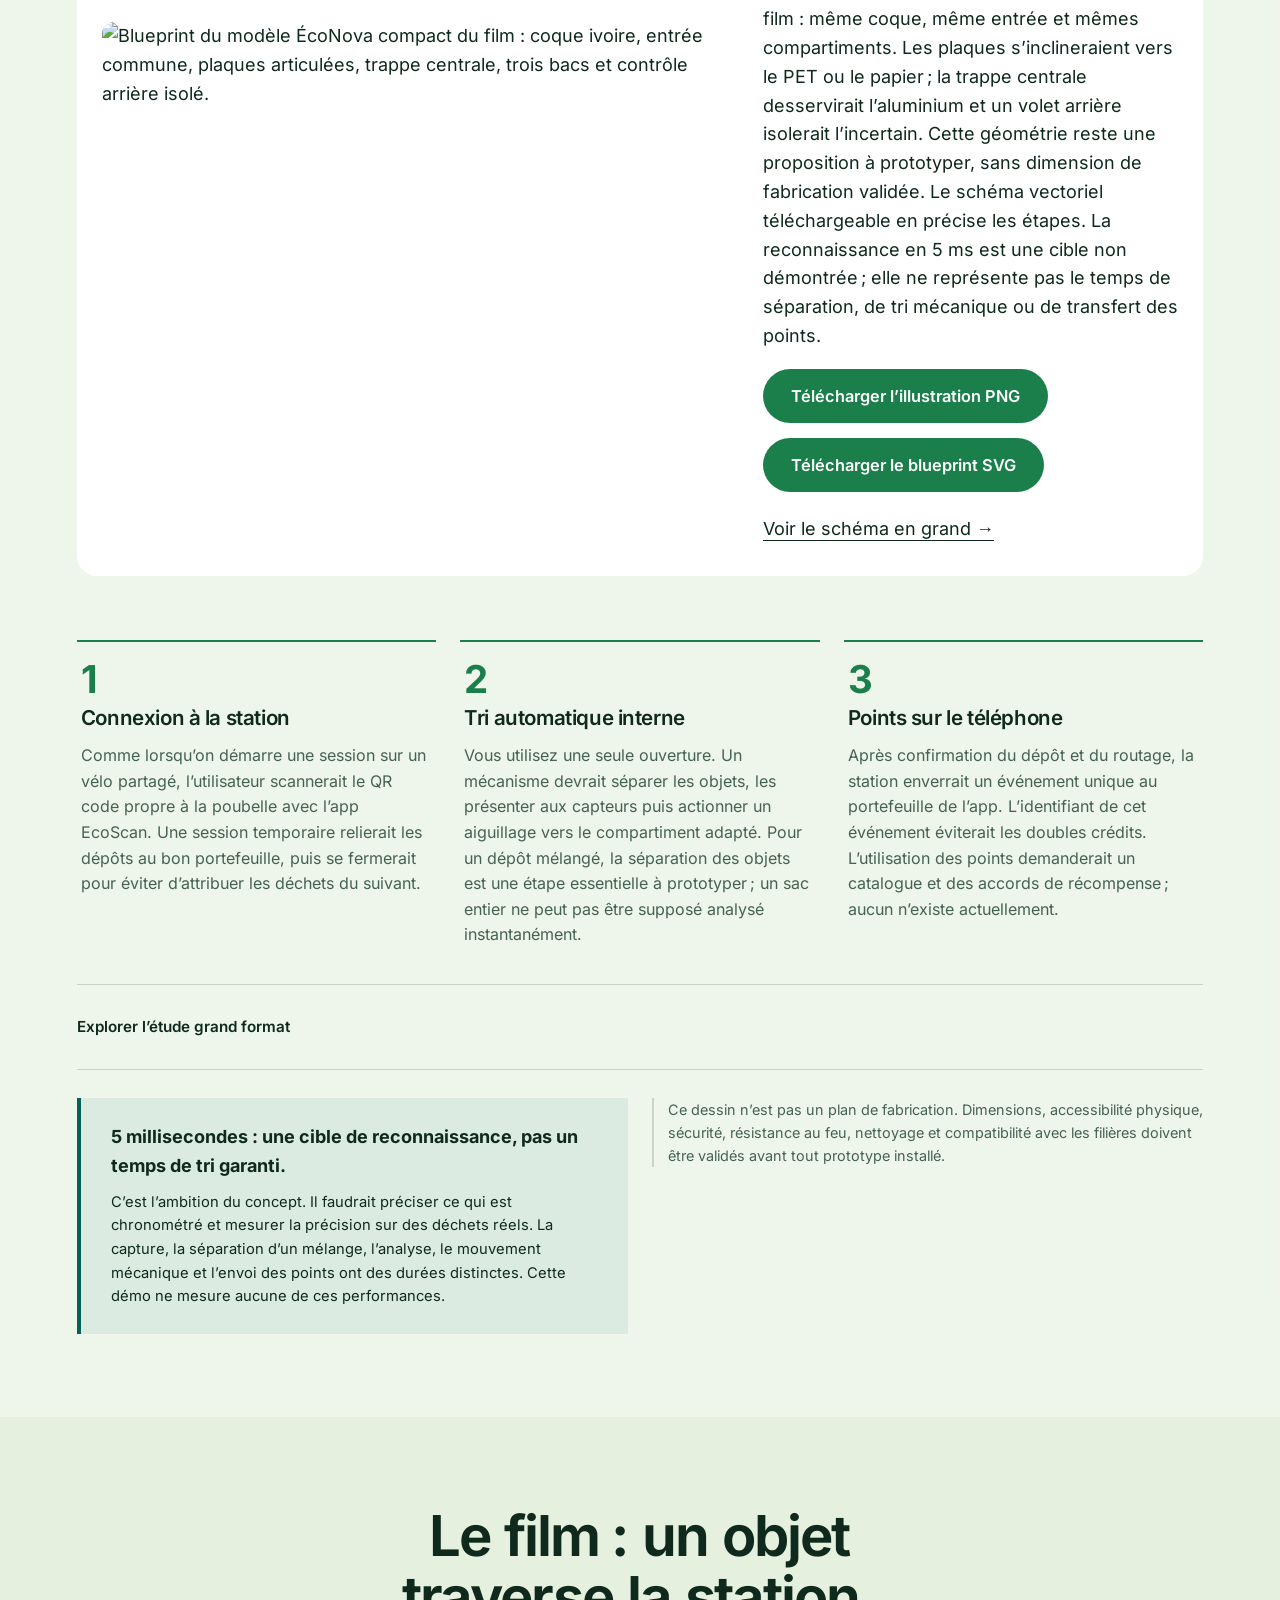
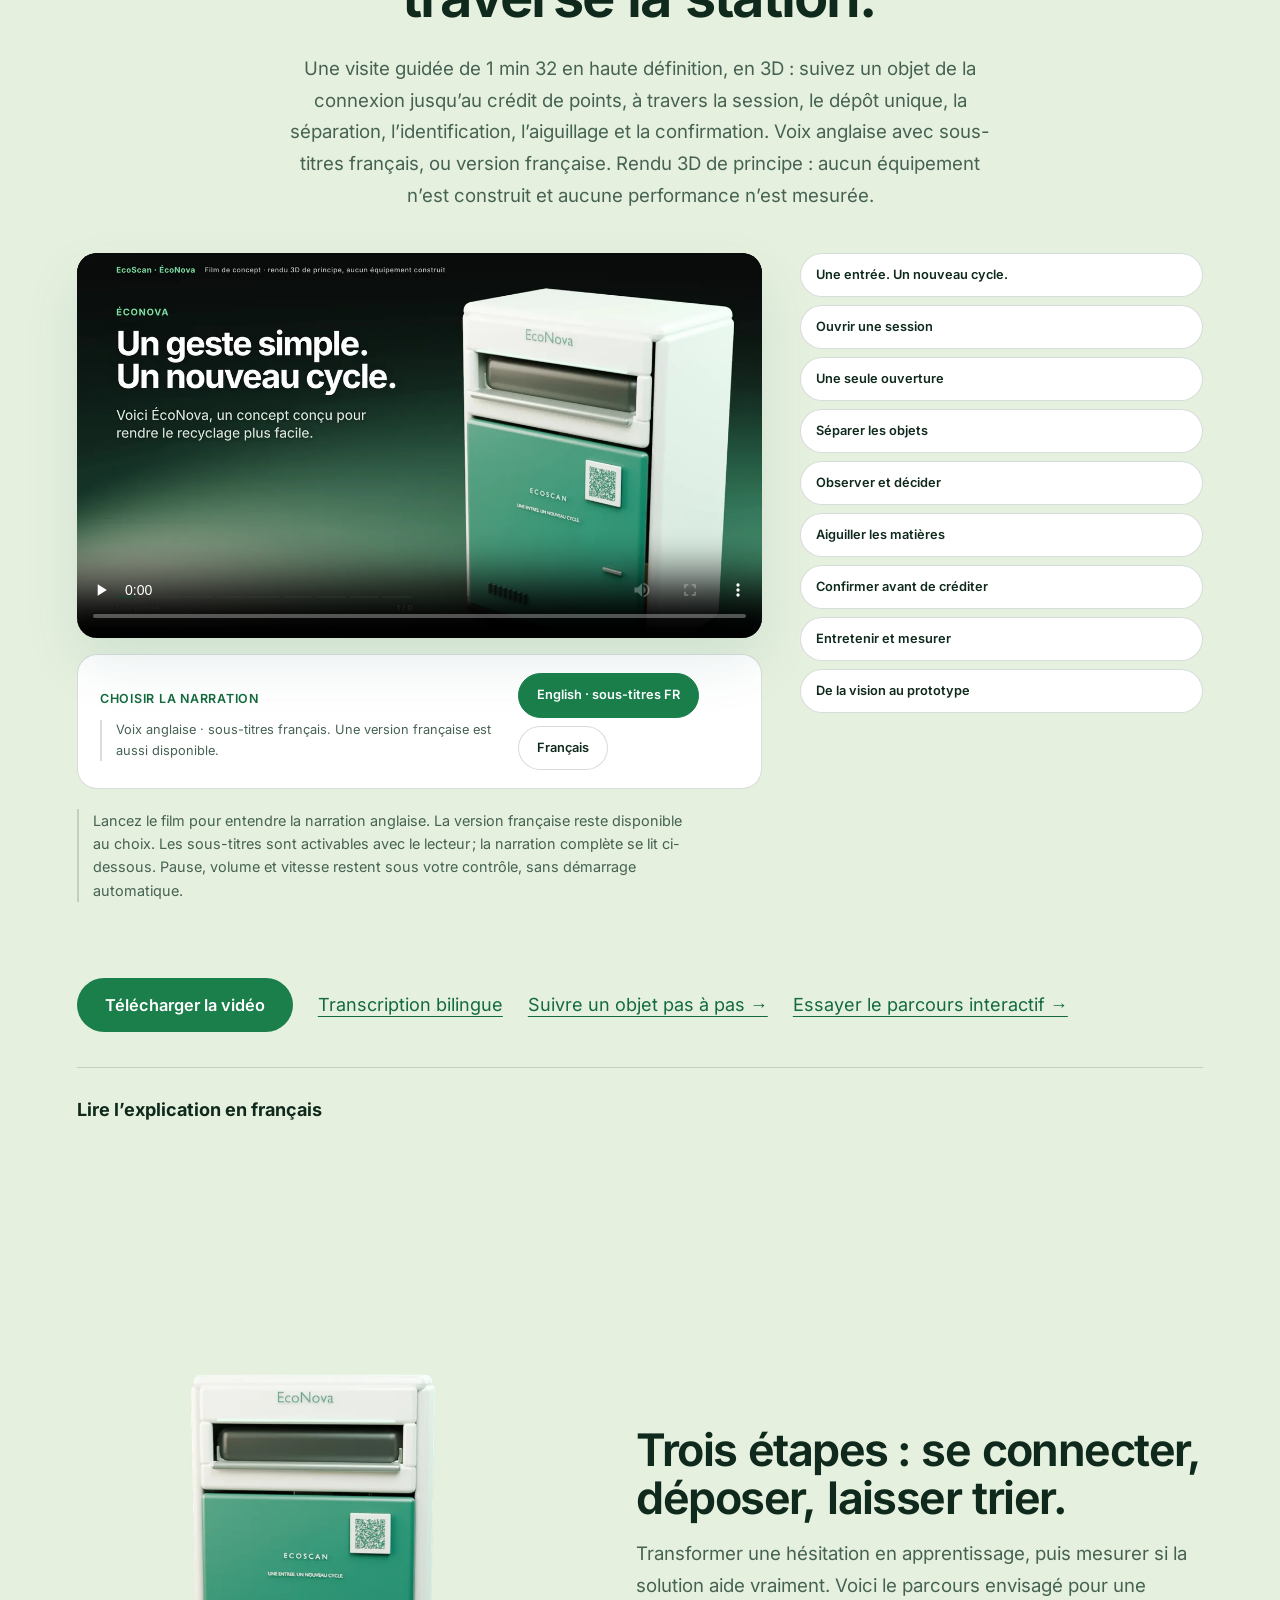
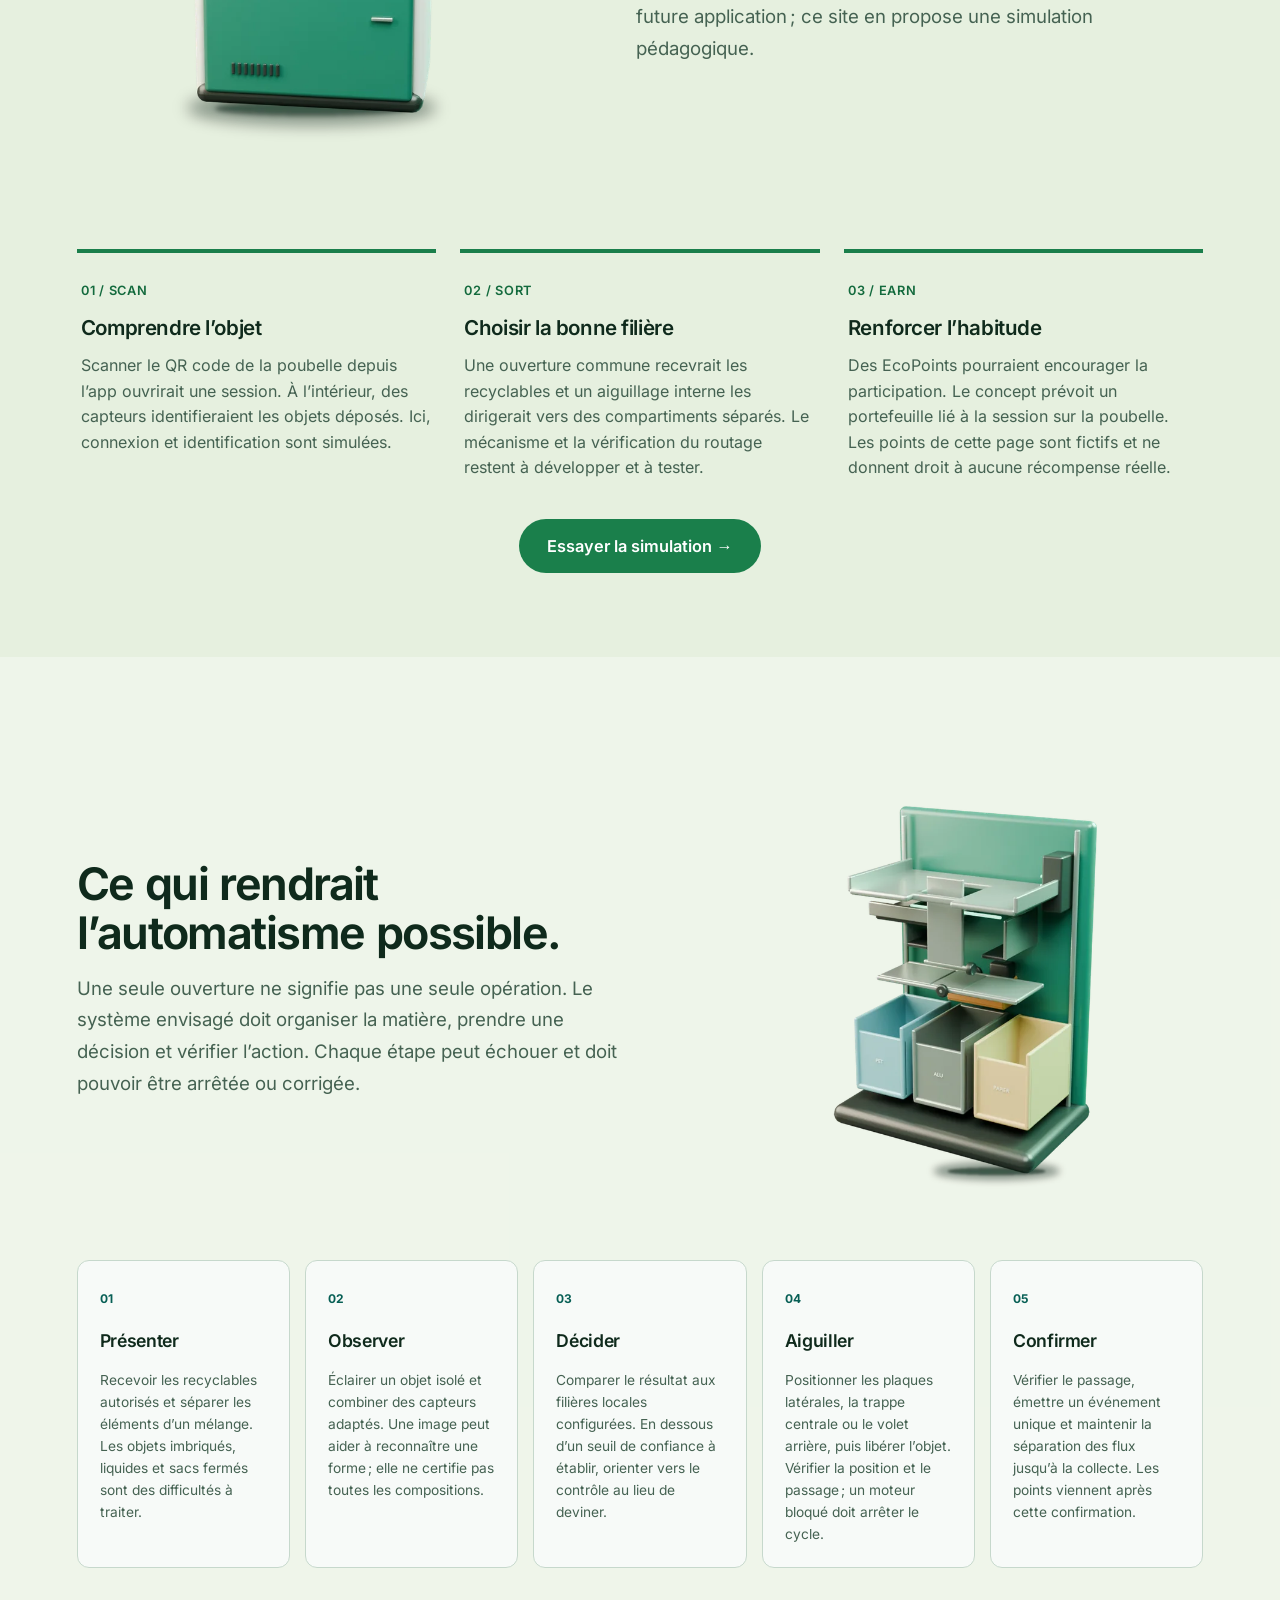
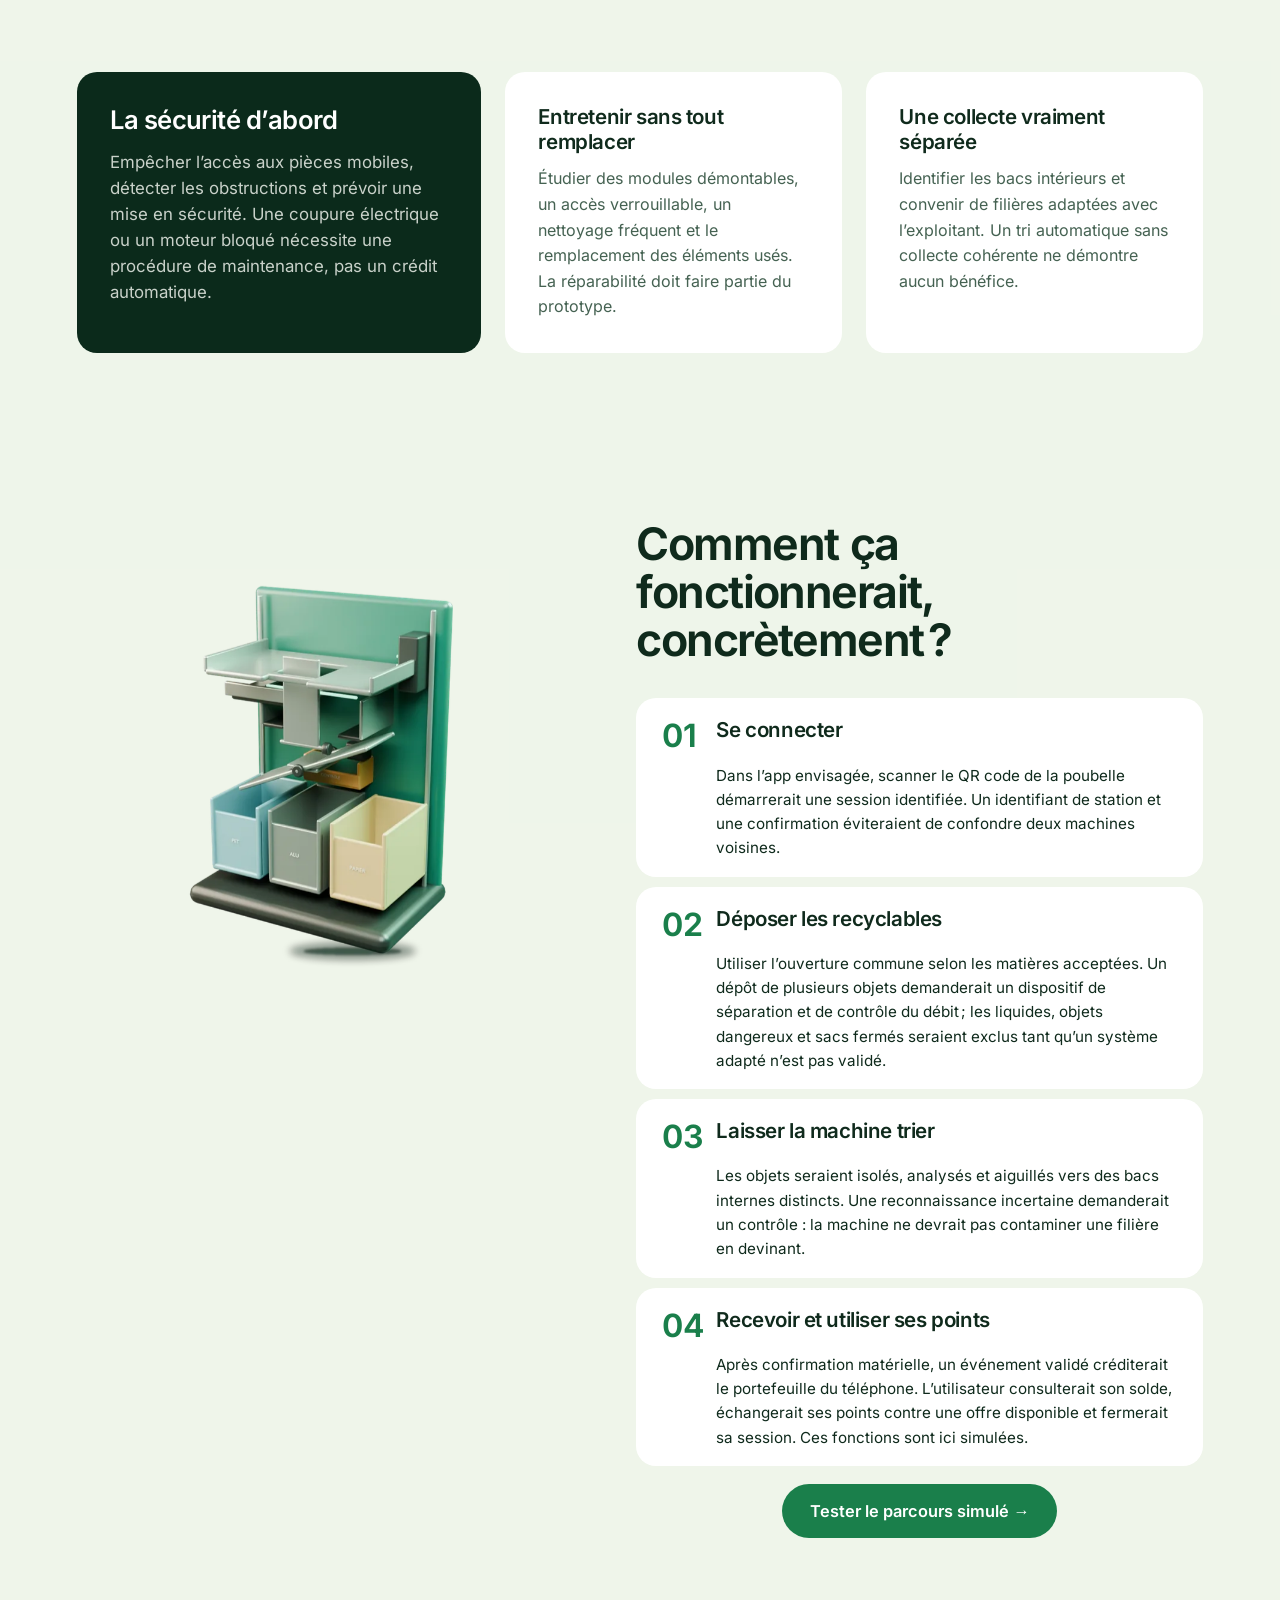
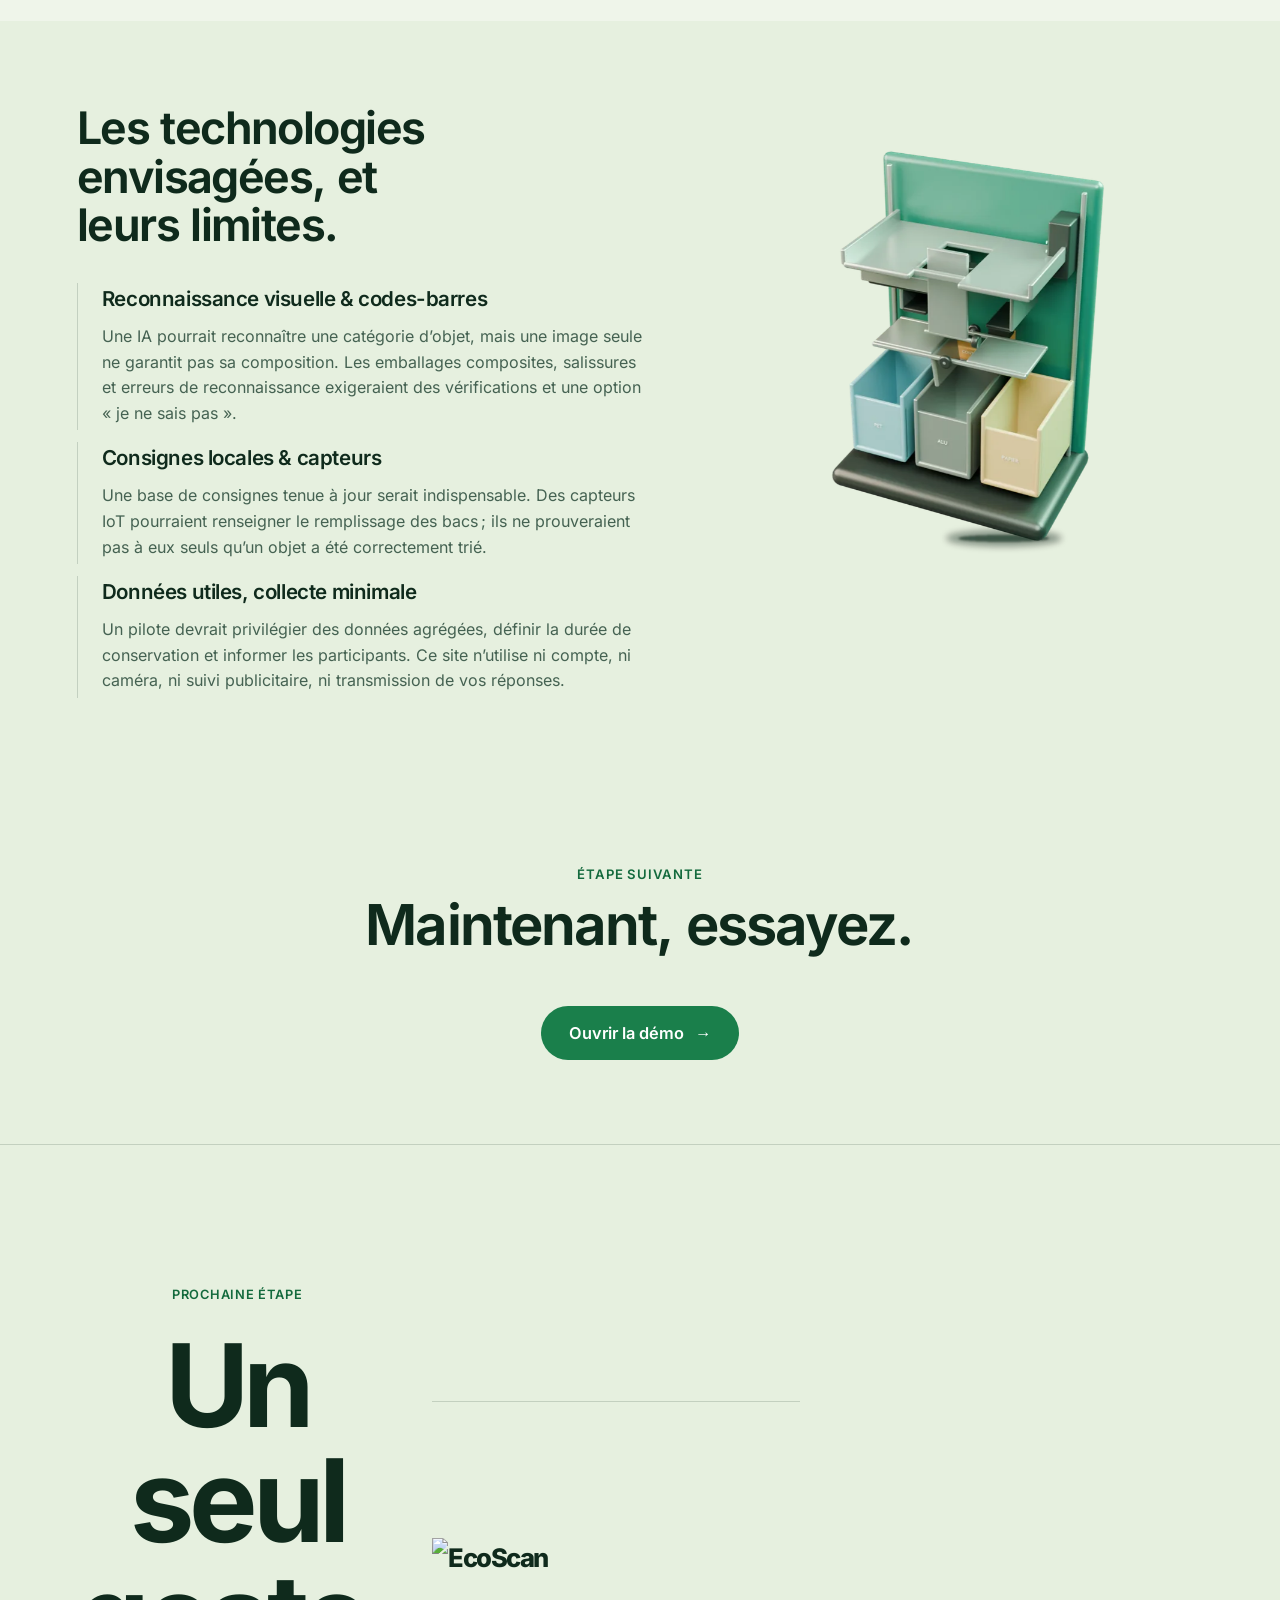
==== commit 0b98b3a8: "Animations plus fluides : survols à 0,22 s, ombres au compositeur, rideau hors fil principal, app pl" ====
--- a/index.html
+++ b/index.html
@@ -1,5 +1,5 @@
 <!doctype html>
-<html lang="fr"><head><meta charset="utf-8"><meta name="viewport" content="width=device-width, initial-scale=1"><meta name="color-scheme" content="light"><meta name="theme-color" content="#e6f0df"><meta name="description" content="EcoScan : campagne académique non lucrative pour réduire le gaspillage des ressources et explorer des habitudes durables sur le campus de l’UNIL."><title>EcoScan — Un seul geste. Un nouveau cycle.</title><link rel="canonical" href="https://kraxni.github.io/EcoScan/"><meta property="og:title" content="EcoScan — Un seul geste. Un nouveau cycle."><meta property="og:description" content="ÉcoNova : une seule ouverture, un tri interne envisagé. Découvrez le concept, le film et le plan de prototype d’EcoScan."><meta property="og:type" content="website"><meta property="og:url" content="https://kraxni.github.io/EcoScan/"><meta property="og:image" content="https://kraxni.github.io/EcoScan/assets/og-ecoscan.jpg"><meta property="og:image:width" content="1200"><meta property="og:image:height" content="630"><meta property="og:image:alt" content="EcoScan — Un seul geste. Un nouveau cycle. La station ÉcoNova, concept académique."><meta property="og:locale" content="fr_CH"><meta property="og:site_name" content="EcoScan"><meta name="twitter:card" content="summary_large_image"><meta name="twitter:title" content="EcoScan — Un seul geste. Un nouveau cycle."><meta name="twitter:description" content="ÉcoNova : une seule ouverture, un tri interne envisagé. Concept et démonstrateur d’une campagne académique."><meta name="twitter:image" content="https://kraxni.github.io/EcoScan/assets/og-ecoscan.jpg"><link rel="preload" href="./assets/fonts/inter-latin-wght-normal.woff2" as="font" type="font/woff2" crossorigin><link rel="preload" as="image" type="image/webp" fetchpriority="high" imagesrcset="./assets/econova-compact-studio-800.webp 800w, ./assets/econova-compact-studio.webp 1600w" imagesizes="(max-width:1040px) 100vw, 1040px"><link rel="icon" href="./assets/favicon.svg" type="image/svg+xml"><link rel="icon" href="./assets/icon-32.png" sizes="32x32" type="image/png"><link rel="apple-touch-icon" href="./assets/icon-180.png"><link rel="manifest" href="./manifest.webmanifest"><link rel="stylesheet" href="./site.min.css?v=d9f46f23"><script src="./script.js?v=1c82ffe0" defer></script><script src="./product.js?v=e5cc94a9" defer></script><script src="./experience-navigation.js?v=914208f2" defer></script><script src="./experience-shop.js?v=a723d33b" defer></script><script src="./assets/vendor/gsap.min.js" defer></script><script src="./premium.js?v=a45d21bf" defer></script><script type="application/ld+json">{"@context":"https://schema.org","@type":"WebSite","name":"EcoScan","url":"https://kraxni.github.io/EcoScan/","inLanguage":"fr","description":"Campagne académique non lucrative et démonstrateur : réduire le gaspillage des ressources, tester un concept de station de tri."}</script></head><body><a class="skip" href="#main">Aller au contenu</a><div id="reading-progress" aria-hidden="true"></div><header><a href="#accueil" class="brand product-brand" aria-label="EcoScan, accueil"><img src="./assets/logo-ecoscan.svg" alt="EcoScan" width="178" height="42"></a><a class="header-cta" href="#demo">Essayer la station</a><button id="menu-button" class="menu-button" aria-expanded="false" aria-controls="navigation" hidden>Menu</button><nav id="navigation" aria-label="Navigation principale"><a href="#accueil" data-nav-group="discover">Découvrir</a><a href="#demo" data-nav-group="try">Essayer</a><a href="#faisabilite" data-nav-group="build">Construire</a><a href="#mission" data-nav-group="mission">Mission</a><a href="#ressources" data-nav-group="resources">Ressources</a></nav></header><aside id="workspace-guide" class="workspace-guide" aria-label="Votre parcours" hidden>
+<html lang="fr"><head><meta charset="utf-8"><meta name="viewport" content="width=device-width, initial-scale=1"><meta name="color-scheme" content="light"><meta name="theme-color" content="#e6f0df"><meta name="description" content="EcoScan : campagne académique non lucrative pour réduire le gaspillage des ressources et explorer des habitudes durables sur le campus de l’UNIL."><title>EcoScan — Un seul geste. Un nouveau cycle.</title><link rel="canonical" href="https://kraxni.github.io/EcoScan/"><meta property="og:title" content="EcoScan — Un seul geste. Un nouveau cycle."><meta property="og:description" content="ÉcoNova : une seule ouverture, un tri interne envisagé. Découvrez le concept, le film et le plan de prototype d’EcoScan."><meta property="og:type" content="website"><meta property="og:url" content="https://kraxni.github.io/EcoScan/"><meta property="og:image" content="https://kraxni.github.io/EcoScan/assets/og-ecoscan.jpg"><meta property="og:image:width" content="1200"><meta property="og:image:height" content="630"><meta property="og:image:alt" content="EcoScan — Un seul geste. Un nouveau cycle. La station ÉcoNova, concept académique."><meta property="og:locale" content="fr_CH"><meta property="og:site_name" content="EcoScan"><meta name="twitter:card" content="summary_large_image"><meta name="twitter:title" content="EcoScan — Un seul geste. Un nouveau cycle."><meta name="twitter:description" content="ÉcoNova : une seule ouverture, un tri interne envisagé. Concept et démonstrateur d’une campagne académique."><meta name="twitter:image" content="https://kraxni.github.io/EcoScan/assets/og-ecoscan.jpg"><link rel="preload" href="./assets/fonts/inter-latin-wght-normal.woff2" as="font" type="font/woff2" crossorigin><link rel="preload" as="image" type="image/webp" fetchpriority="high" imagesrcset="./assets/econova-compact-studio-800.webp 800w, ./assets/econova-compact-studio.webp 1600w" imagesizes="(max-width:1040px) 100vw, 1040px"><link rel="icon" href="./assets/favicon.svg" type="image/svg+xml"><link rel="icon" href="./assets/icon-32.png" sizes="32x32" type="image/png"><link rel="apple-touch-icon" href="./assets/icon-180.png"><link rel="manifest" href="./manifest.webmanifest"><link rel="stylesheet" href="./site.min.css?v=7ae50273"><script src="./script.js?v=1c82ffe0" defer></script><script src="./product.js?v=e5cc94a9" defer></script><script src="./experience-navigation.js?v=10f2ebce" defer></script><script src="./experience-shop.js?v=a723d33b" defer></script><script src="./assets/vendor/gsap.min.js" defer></script><script src="./premium.js?v=63a60932" defer></script><script type="application/ld+json">{"@context":"https://schema.org","@type":"WebSite","name":"EcoScan","url":"https://kraxni.github.io/EcoScan/","inLanguage":"fr","description":"Campagne académique non lucrative et démonstrateur : réduire le gaspillage des ressources, tester un concept de station de tri."}</script></head><body><a class="skip" href="#main">Aller au contenu</a><div id="reading-progress" aria-hidden="true"></div><header><a href="#accueil" class="brand product-brand" aria-label="EcoScan, accueil"><img src="./assets/logo-ecoscan.svg" alt="EcoScan" width="178" height="42"></a><a class="header-cta" href="#demo">Essayer la station</a><button id="menu-button" class="menu-button" aria-expanded="false" aria-controls="navigation" hidden>Menu</button><nav id="navigation" aria-label="Navigation principale"><a href="#accueil" data-nav-group="discover">Découvrir</a><a href="#demo" data-nav-group="try">Essayer</a><a href="#faisabilite" data-nav-group="build">Construire</a><a href="#mission" data-nav-group="mission">Mission</a><a href="#ressources" data-nav-group="resources">Ressources</a></nav></header><aside id="workspace-guide" class="workspace-guide" aria-label="Votre parcours" hidden>
   <div><span class="eyebrow">ECOSCAN / VOTRE PARCOURS</span><strong id="workspace-title">Découvrir ÉcoNova</strong><p id="workspace-summary"></p></div>
   <nav id="workspace-shortcuts" aria-label="Accès directs du parcours"></nav>
 </aside>
--- a/site.min.css
+++ b/site.min.css
@@ -1,5 +1,5 @@
 :root{--green:#075f55;--aqua:#13a89e;--mint:#b9dfc9;--ink:#172522;--paper:#f7faf8;--muted:#50645d}*{box-sizing:border-box}html{scroll-behavior:smooth;scroll-padding-top:90px}body{margin:0;background:var(--paper);color:var(--ink);font-family:Arial,Helvetica,sans-serif;line-height:1.65}a{color:inherit;text-underline-offset:4px}button,select{font:inherit}button,a,select{-webkit-tap-highlight-color:transparent}button{cursor:pointer}button:disabled{cursor:default}a:focus-visible,button:focus-visible,select:focus-visible{outline:3px solid #d48022;outline-offset:5px}h1,h2,h3,p{margin-top:0}h1,h2{line-height:1.04;letter-spacing:-.055em}h2{font-size:clamp(2.3rem,5.5vw,4.7rem);margin-bottom:30px}h3{line-height:1.25;font-size:1.3rem;letter-spacing:-.025em}p{max-width:74ch}header{height:84px;display:flex;align-items:center;justify-content:space-between;padding:0 5%;position:sticky;top:0;z-index:20;background:rgba(247,250,248,.96);border-bottom:1px solid #dbe6df}.brand{display:inline-flex;align-items:center;gap:9px;font-weight:800;font-size:1.6rem;text-decoration:none;letter-spacing:-.06em}.brand-mark{background:var(--green);color:var(--mint);width:31px;height:31px;border-radius:10px;display:grid;place-items:center}.brand-dot{color:var(--aqua);margin-left:-9px}nav{display:flex;gap:28px;align-items:center}nav a{font-size:.85rem;text-decoration:none;font-weight:600}.nav-cta{border:1px solid #bdcdc3;border-radius:30px;padding:10px 18px}.menu-button{display:none;background:none;border:1px solid var(--green);border-radius:20px;padding:5px 16px}.skip{position:fixed;top:-100px;left:20px;z-index:100;background:white;padding:10px}.skip:focus{top:10px}.hero{position:relative;min-height:730px;overflow:hidden;background:radial-gradient(ellipse at 80% 45%,#146862 0,#063d38 45%,#042b29 100%);color:var(--paper);padding:80px 7% 95px}.hero-copy{position:relative;z-index:2;width:60%}.eyebrow{font-size:.75rem;letter-spacing:.16em;font-weight:700;text-transform:uppercase;margin-bottom:25px}.hero .eyebrow{color:var(--mint)}h1{font-size:clamp(3.6rem,7.3vw,7.2rem);margin-bottom:28px}em{font-style:normal;color:var(--mint)}.hero-copy>p:first-of-type{font-size:1.05rem;font-weight:600}.hero-description{font-size:1rem;color:#c9ddd4}.hero-actions{display:flex;gap:28px;align-items:center;margin-top:34px}.button{display:inline-block;border:0;border-radius:30px;background:var(--green);color:white;padding:13px 24px;text-decoration:none;font-weight:700;font-size:.9rem;transition:transform .2s,background .2s}.button:hover{transform:translateY(-2px);background:#08473f}.button.light{background:var(--mint);color:#063d38}.button.light:hover{background:white}.hero-link{font-size:.9rem;font-weight:600}.planet-scene{position:absolute;width:520px;height:520px;right:-30px;top:105px}.planet{position:absolute;inset:45px;border-radius:50%;overflow:hidden;background:radial-gradient(circle at 35% 25%,#93d4da,#289995 40%,#075663 72%);box-shadow:0 0 65px #53bca640,inset -45px -20px 70px #021c32;transform:rotate(-20deg);animation:float 12s ease-in-out infinite}.land{position:absolute;background:linear-gradient(135deg,#b5d0a1,#3c8c6b);filter:drop-shadow(8px 6px 12px #033d4380);border-radius:40% 60% 35% 65%}.land-one{width:47%;height:39%;top:9%;left:5%;clip-path:polygon(12% 3%,67% 0,98% 25%,80% 49%,100% 71%,59% 81%,40% 100%,16% 60%,0 36%)}.land-two{width:34%;height:55%;top:43%;left:32%;clip-path:polygon(0 0,70% 3%,100% 28%,66% 47%,56% 78%,22% 100%,13% 51%)}.land-three{width:27%;height:35%;right:-5%;top:21%;transform:rotate(30deg)}.planet-shade{position:absolute;inset:0;border-radius:50%;background:radial-gradient(circle at 26% 24%,transparent 35%,#001c33aa 95%);box-shadow:inset 8px 8px 30px #d5f7dc44}.orbit{position:absolute;inset:5px;border:1px solid #a8d9e94d;border-radius:50%;transform:rotate(25deg) scaleY(.8)}.planet-caption{position:absolute;bottom:-20px;right:90px;font-size:.75rem;letter-spacing:.19em;color:#b9dfc9}.hero-bottom{position:absolute;bottom:27px;left:7%;right:7%;display:flex;justify-content:space-between;align-items:center;border-top:1px solid #b9dfc933;padding-top:18px;font-size:.75rem;letter-spacing:.12em}.hero-bottom a{font-size:1.5rem;text-decoration:none}.section{padding:95px 7%}.section>.eyebrow{color:var(--green)}.lead{font-size:1.18rem;color:var(--muted);max-width:65ch;margin-bottom:42px}.grid{display:grid;gap:25px;margin-top:40px}.three{grid-template-columns:repeat(3,1fr)}.four{grid-template-columns:repeat(4,1fr)}article{padding:28px 0;border-top:1px solid #b7ccc0}article p{font-size:.98rem;color:var(--muted);margin-bottom:0}.symbol{font-size:2.5rem;color:var(--green);display:block;margin-bottom:20px}.number{display:block;color:var(--green);margin-bottom:22px;font-size:.8rem;letter-spacing:.1em}.tint{background:#e8f1e9}.split{display:grid;grid-template-columns:1.1fr 1fr;gap:70px;align-items:center}.note{font-size:.83rem;line-height:1.6;color:var(--muted);margin-top:20px}.campus-art{min-height:420px;border-radius:6px;position:relative;overflow:hidden;background:linear-gradient(160deg,#a8d9e9,#b9dfc9 65%);padding:40px}.campus-art span{position:relative;z-index:2;font-size:.75rem;letter-spacing:.1em}.campus-art strong{display:block;font-size:2.2rem;line-height:1.15;letter-spacing:-.04em;margin-top:20px}.buildings{position:absolute;width:70%;height:130px;background:#f7faf8;bottom:45px;left:12%;box-shadow:40px -35px 0 -5px #075f55,100px 10px 0 -15px #298878;transform:skewY(-8deg);background-image:repeating-linear-gradient(90deg,transparent 0 28px,#9bc5b3 28px 36px)}.campus-art:after{content:'';position:absolute;bottom:-50px;left:-20px;width:160px;height:250px;border-radius:50%;background:#075f55;box-shadow:320px 20px 0 #2d8c71}.dark{background:#063e38;color:var(--paper)}.dark .eyebrow,.dark .number{color:var(--mint)}.dark p,.dark article p{color:#c7dcd2}.dark article{border-color:#548578}.dark>.button{margin-top:30px}.demo-layout{display:grid;grid-template-columns:1.35fr 1fr;gap:25px}.demo-card,.points-card,.quiz-card{padding:35px;border:1px solid #c8d9cc;border-radius:12px;background:white}.demo-card label{display:block;font-weight:700;margin-bottom:10px}select{width:100%;padding:13px;border:1px solid #819d90;border-radius:7px;color:var(--ink);background:var(--paper)}.item-symbol{font-size:4rem;margin:20px 0;color:var(--green)}#advice p{margin-bottom:14px}.points-card{background:#e4efe6}.points{margin:20px 0 30px}.points span{font-size:5rem;line-height:1;letter-spacing:-.07em;color:var(--green);font-weight:700}.points small{display:block}.text-button{background:transparent;border:0;text-decoration:underline;text-underline-offset:4px;color:var(--green);padding:8px 0;font-weight:700}.quiz-card{max-width:850px;margin-top:30px}#answers{display:grid;gap:10px}.answer{padding:14px 18px;text-align:left;background:var(--paper);border:1px solid #95ae9f;border-radius:8px;color:var(--ink)}.answer:hover:enabled{background:#e4efe6}.answer.correct{border:2px solid var(--green);background:#d8eddd}.answer.wrong{border:2px solid #a14423;background:#fae9df}#quiz-feedback{margin-top:20px;font-weight:600}.metrics strong{font-size:clamp(3.7rem,7vw,6rem);letter-spacing:-.07em;color:var(--mint)}.measurement{border-top:1px solid #548578;margin-top:35px;padding-top:35px}.measurement p{max-width:100ch}.mission{background:#d7e8de}.mission h2{font-size:clamp(2.8rem,7vw,6.2rem)}.mission em{color:var(--green)}.roadmap{padding:0;list-style:none;display:grid;grid-template-columns:repeat(4,1fr);gap:28px;counter-reset:step}.roadmap li{border-top:2px solid var(--green);padding-top:25px;counter-increment:step}.roadmap li:before{content:'0' counter(step);display:block;color:var(--green);margin-bottom:15px}.roadmap p{font-size:.95rem}.participate{background:#b9dfc9}.commitments{display:flex;flex-wrap:wrap;gap:12px}.pledge{padding:13px 20px;background:transparent;color:var(--green);border:1px solid var(--green);border-radius:28px}.pledge[aria-pressed=true]{background:var(--green);color:white}.sources{padding-top:65px;padding-bottom:65px}.sources h2{font-size:2rem}.sources p{font-size:.88rem;max-width:105ch}footer{background:#052d29;color:#d5e5dc;padding:55px 7%;display:grid;grid-template-columns:.7fr 1fr 1fr;gap:35px;font-size:.8rem}footer strong{font-size:2rem;color:var(--mint)}footer a{color:inherit}.reveal-ready{opacity:0;transform:translateY(18px);transition:opacity .7s,transform .7s}.reveal-ready.visible{opacity:1;transform:none}[hidden]{display:none!important}@keyframes float{50%{transform:rotate(-16deg) translateY(-12px)}}@media(min-width:1500px){.section,footer{padding-left:max(7%,calc((100vw - 1300px)/2));padding-right:max(7%,calc((100vw - 1300px)/2))}.planet-scene{right:8%}}@media(max-width:1000px){nav{gap:15px}.hero-copy{width:72%}.planet-scene{right:-150px;opacity:.7}.four,.roadmap{grid-template-columns:repeat(2,1fr)}.split{gap:30px}.campus-art{padding:25px}.three{gap:20px}}@media(max-width:700px){header{height:auto;min-height:70px;flex-wrap:wrap;padding:16px 6%;gap:14px}.menu-button:not([hidden]){display:block}nav{width:100%;display:flex;flex-wrap:wrap;gap:14px 22px;padding:8px 0}body.js nav{display:none}body.js nav.open{display:flex}.hero{padding:55px 6% 100px;min-height:840px}.hero-copy{width:100%}h1{font-size:clamp(3.5rem,12vw,5rem)}.hero .eyebrow{max-width:28ch;font-size:.75rem}.hero-description{max-width:34ch}.hero-actions{gap:20px}.planet-scene{width:290px;height:290px;top:auto;bottom:63px;right:-45px;opacity:.8}.planet-caption{display:none}.hero-bottom{left:6%;right:6%}.hero-bottom span:nth-child(2){display:none}.section{padding:65px 6%}.three,.four,.split,.demo-layout,.roadmap{grid-template-columns:1fr}.grid{gap:12px}.split{gap:30px}.campus-art{min-height:320px}.demo-card,.points-card,.quiz-card{padding:23px}.lead{font-size:1.05rem}footer{grid-template-columns:1fr;padding:45px 6%;gap:20px}.metrics article{padding:20px 0}.roadmap{gap:20px}.mission h2{font-size:clamp(2.9rem,11vw,4.6rem)}}@media(prefers-reduced-motion:reduce){html{scroll-behavior:auto}*,*:before,*:after{animation:none!important;transition:none!important}.reveal-ready{opacity:1;transform:none}}.station-section{background:#edf4ef}.station-design{max-width:920px;margin:55px auto 35px;position:relative}.station-screen{width:64%;margin:auto;background:linear-gradient(135deg,#092f2b,#075f55);border:9px solid #293d37;border-radius:22px 22px 8px 8px;padding:28px;color:#e1f3e8;box-shadow:0 18px 45px #17252222;display:grid;gap:12px}.screen-brand{font-size:1rem;font-weight:700}.station-screen strong{font-size:clamp(1.15rem,3vw,1.9rem);line-height:1.2}.station-screen>span:not(.screen-brand){font-size:.75rem}.screen-indicator{font-size:.75rem;letter-spacing:.1em;color:#b9dfc9}.station-bins{display:grid;grid-template-columns:repeat(3,1fr);gap:12px;padding:25px 15px 0;border-bottom:15px solid #263c34;border-radius:0 0 14px 14px;perspective:1000px}.physical-bin{position:relative;min-height:330px;padding:85px 20px 22px;background:linear-gradient(100deg,#134c42,#075f55 75%,#043f37);border-radius:15px 15px 3px 3px;color:#f7faf8;box-shadow:inset 3px 0 0 #ffffff33,10px 0 20px #17252219;text-align:center}.alu-bin{background:linear-gradient(100deg,#466175,#294b60 75%,#203f52)}.paper-bin{background:linear-gradient(100deg,#92704a,#745531 75%,#564026)}.bin-top{position:absolute;top:0;left:0;right:0;height:22px;border-radius:15px 15px 0 0;background:#ffffff22;border-bottom:1px solid #ffffff33}.bin-slot{position:absolute;top:34px;left:50%;transform:translateX(-50%);background:#08201d;box-shadow:inset 0 6px 10px #0008,0 2px 0 #ffffff55}.bin-slot.round{width:70px;height:35px;border-radius:50%}.bin-slot.narrow{width:65%;height:17px;top:44px;border-radius:6px}.bin-icon{display:block;font-size:3.3rem;line-height:1.3;color:white}.physical-bin h3{font-size:1.2rem;margin:14px 0 10px}.physical-bin p{font-size:.8rem;line-height:1.6;color:#f0f5ef}.bin-line{margin:28px 0 14px;height:1px;background:#ffffff44}.bin-id{font-size:.75rem;letter-spacing:.18em}.station-caption{font-size:.75rem;text-align:center;margin:20px auto;letter-spacing:.1em;color:var(--muted)}.station-console{display:grid;grid-template-columns:1fr 1fr;gap:40px;padding:32px;background:#fff;border:1px solid #bdcdc3;border-radius:14px;margin:45px 0 25px}.station-console label{display:block;font-weight:600}.station-console input[type=range]{width:100%;accent-color:var(--green);margin:22px 0 12px;min-height:32px}.station-console meter{width:100%;height:20px}.station-console p{font-size:.9rem}.offline-label{margin-top:25px;display:flex!important;align-items:center;gap:12px}.offline-label input{width:20px;height:20px;accent-color:var(--green)}.demo-steps{list-style:none;padding:0;display:flex;gap:8px;flex-wrap:wrap;margin:25px 0;font-size:.75rem}.demo-steps li{padding:8px 12px;border-radius:20px;background:#eef2ef;color:#50645d}.demo-steps li.active{background:#d3e9da;color:#075f55;font-weight:700}#sort-choices{border:1px solid #bdcdc3;border-radius:10px;margin:22px 0;padding:17px}#sort-choices legend{font-weight:700;font-size:.9rem;padding:0 6px}.bin-choices{display:grid;grid-template-columns:1fr 1fr;gap:10px}.bin-choices button{padding:15px 8px;min-height:52px;border:1px solid #789084;border-radius:8px;background:#f7faf8;color:#172522;font-size:.9rem}.bin-choices button.chosen{background:#d3e9da;border:2px solid #075f55}.bin-choices button.incorrect{background:#fae9df;border:2px solid #a14423}.bin-choices button:hover:enabled{background:#e4efe6}button:disabled{opacity:.55}.demo-card>.text-button{display:block;margin-top:14px}#scan-status,#sort-feedback{font-size:.9rem}#sort-feedback{font-weight:600}.pilot-checklist{border:1px solid #bdcdc3;border-radius:12px;background:#edf4ef;padding:30px;margin-top:30px}.pilot-checklist li{margin:10px 0}.faq-list{max-width:900px}.faq-list details{border-bottom:1px solid #b1c8b8;padding:20px 0}.faq-list summary{font-size:1.12rem;font-weight:700;cursor:pointer;line-height:1.5}.faq-list summary:focus-visible{outline:3px solid #d48022;outline-offset:6px}.faq-list p{margin:18px 0 0;color:var(--muted)}@media(max-width:700px){.station-screen{width:92%;padding:20px;border-width:6px}.station-bins{gap:7px;padding:18px 2px 0;border-bottom-width:10px}.physical-bin{min-height:275px;padding:70px 6px 14px;border-radius:10px 10px 2px 2px}.physical-bin h3{font-size:.9rem;min-height:2.5em}.physical-bin p{font-size:.75rem}.bin-slot.round{width:45px;height:25px}.bin-icon{font-size:2.5rem}.bin-id{font-size:.75rem;letter-spacing:.06em}.bin-line{margin-top:20px}.station-console{grid-template-columns:1fr;gap:10px;padding:24px}.pilot-checklist{padding:22px}.pilot-checklist ul{padding-left:20px}.station-caption{font-size:.75rem}.station-design{margin-top:35px}.bin-choices{grid-template-columns:1fr}.demo-steps{gap:5px}.demo-steps li{padding:7px 9px}}.machine-shell{max-width:620px;margin:auto;border:12px solid #243c35;border-radius:36px 36px 18px 18px;background:linear-gradient(110deg,#126a5c,#075f55 65%,#03493f);box-shadow:18px 22px 0 #0b382914,0 25px 70px #163b2820;padding:28px;color:#f7faf8}.machine-header{display:flex;justify-content:space-between;gap:20px;align-items:center;padding-bottom:22px}.machine-header strong{font-size:2rem;letter-spacing:-.045em}.machine-header span{font-size:.75rem;letter-spacing:.12em;max-width:18ch}.machine-display{display:grid;gap:12px;background:#062f2c;border:2px solid #82bfa7;border-radius:12px;padding:22px}.machine-display>span{font-size:.75rem;color:#c2e4d0}.machine-display>strong{font-size:1.45rem;line-height:1.2}.single-inlet{margin:27px auto 32px;width:95%;padding:16px 20px 22px;border:7px solid #90afa1;border-radius:25px;background:linear-gradient(#031c17,#0a332c);box-shadow:inset 0 15px 25px #0008;display:grid;text-align:center;gap:5px}.single-inlet>span{font-size:2rem;line-height:1}.single-inlet>strong{font-size:.85rem;letter-spacing:.12em}.single-inlet small{font-size:.75rem;color:#c8d8ce}.machine-cutaway{padding:19px;background:#f1f7f2;border:2px dashed #83b298;border-radius:12px;color:#172522}.cutaway-label{font-size:.75rem;letter-spacing:.09em}.sensor-bar{background:#193f36;color:#d4eddf;text-align:center;padding:10px;margin-top:16px;font-size:.75rem;border-radius:8px}.routing-arm{text-align:center;padding:18px 0;font-size:.75rem;font-weight:700;color:#075f55}.internal-bins{display:grid;grid-template-columns:repeat(3,1fr);gap:10px}.internal-bins>div{min-height:120px;border-radius:5px 5px 15px 15px;display:grid;align-content:center;text-align:center;background:#075f55;color:white;border-top:7px solid #99c6b1}.internal-bins>div:nth-child(2){background:#294b60;border-color:#b2c6d2}.internal-bins>div:nth-child(3){background:#745531;border-color:#d3bf9a}.internal-bins b{font-size:2rem}.internal-bins strong{font-size:.8rem}.machine-cutaway p{font-size:.75rem;text-align:center;margin:17px 0 0}.machine-base{font-size:.75rem;text-align:center;margin-top:20px;letter-spacing:.12em}.performance-note{border-left:4px solid #075f55;background:#dcebe1;padding:25px 30px;margin-top:30px}.performance-note p{font-size:.92rem;margin:10px 0 0;max-width:100ch}.phone-demo{border:7px solid #263c34;border-radius:32px;background:#f7faf8;position:relative;padding-top:42px}.phone-notch{width:80px;height:12px;background:#263c34;border-radius:0 0 15px 15px;position:absolute;top:0;left:50%;transform:translateX(-50%)}.phone-demo .eyebrow{font-size:.75rem}.phone-demo .points{border-top:1px solid #bdcdc3;padding-top:25px}.demo-reward{background:#e0eee4;padding:20px;border-radius:12px;margin:20px 0}.demo-reward p{font-size:.85rem}.route-visual{border:1px dashed #99b4a3;border-radius:12px;background:#edf4ef;padding:20px;display:grid;gap:12px;text-align:center;margin:20px 0}.route-entry,.route-sensor{font-size:.75rem;letter-spacing:.08em}.route-sensor{background:#075f55;color:white;border-radius:8px;padding:12px}.route-destinations{display:grid;grid-template-columns:repeat(2,1fr);gap:8px}.route-destinations>span{padding:12px 6px;background:white;border:1px solid #bdcdc3;border-radius:8px;font-size:.75rem}.route-destinations>span.routed{border:2px solid #075f55;background:#b9dfc9;font-weight:700;box-shadow:0 0 0 3px #075f5520}#session-status,#wallet-receipt,#redeem-status{font-size:.85rem}.blueprint-card{margin-top:45px;border:1px solid #bdcdc3;border-radius:12px;padding:25px;background:#fff}.blueprint-card img{display:block;width:100%;height:auto;border-radius:8px;margin-bottom:20px}.blueprint-actions{display:flex;flex-wrap:wrap;gap:15px;align-items:center}@media(max-width:700px){.machine-shell{padding:17px;border-width:7px;border-radius:24px}.machine-header{gap:10px}.machine-header strong{font-size:1.65rem}.machine-display{padding:17px}.machine-display>strong{font-size:1.2rem}.single-inlet{padding:14px 6px;border-width:5px;width:100%}.single-inlet>strong{font-size:.75rem}.machine-cutaway{padding:12px}.internal-bins{gap:5px}.internal-bins strong{font-size:.75rem}.internal-bins>div{min-height:95px}.cutaway-label{font-size:.75rem}.sensor-bar{font-size:.75rem}.performance-note{padding:20px}.phone-demo{padding:37px 19px 23px}.blueprint-card{padding:16px}}.blueprint-controls,.blueprint-details{display:flex;flex-wrap:wrap;gap:10px;margin:28px 0 18px}.blueprint-controls button,.blueprint-details button{background:#fff;border:1px solid #789084;border-radius:24px;min-height:44px;padding:10px 17px;color:#075f55;font-weight:600}.blueprint-controls button[aria-pressed=true],.blueprint-details button[aria-pressed=true]{background:#075f55;color:white}.machine-shell[data-view=exterior] .machine-cutaway{display:none}.machine-shell[data-view=exterior] .maintenance-panel{display:block;min-height:150px;padding:60px 20px;background:linear-gradient(120deg,#185e50,#075f55);border:2px solid #99bdab;border-radius:12px;text-align:center;font-size:.75rem;letter-spacing:.14em}.maintenance-panel{display:none}.isolation-module{margin:16px 0 0;border:1px solid #75a18c;border-radius:7px;padding:12px 6px;text-align:center;font-size:.75rem;background:repeating-linear-gradient(90deg,#d5e8dc 0 20px,#eff7f0 20px 23px)}.control-path{margin-top:15px;border:1px dashed #96764b;padding:10px;text-align:center;font-size:.75rem;color:#765326}.machine-shell[data-view=mechanism] .machine-display{display:none}.machine-shell[data-view=mechanism] .machine-cutaway{border:3px solid #13a89e}.trace-path .isolation-module,.trace-path .sensor-bar,.trace-path .routing-arm,.trace-path .internal-bins{animation:trace-highlight 2.2s ease}.trace-path .sensor-bar{animation-delay:.3s}.trace-path .routing-arm{animation-delay:.6s}.trace-path .internal-bins{animation-delay:.9s}@keyframes trace-highlight{35%{box-shadow:0 0 0 5px #13a89e66}}.dashboard-summary{display:grid;grid-template-columns:repeat(2,1fr);gap:12px;margin-bottom:25px}.dashboard-summary span{background:#edf4ef;border:1px solid #ccddd0;padding:12px;border-radius:8px;font-size:.75rem}.dashboard-summary b{display:block;font-size:.86rem}.fill-overview{display:grid;grid-template-columns:repeat(3,1fr);gap:12px;margin:20px 0}.fill-overview span{font-size:.75rem}.fill-overview b{display:block;font-size:1rem}.fill-overview meter{width:100%;height:12px}.object-tray{display:grid;grid-template-columns:repeat(4,1fr);gap:10px;margin-top:25px}.object-token{display:grid;justify-items:center;gap:12px;align-content:end;background:#f7faf8;border:1px solid #bdcdc3;border-radius:12px;padding:17px 5px 12px;color:#172522;font-size:.75rem;min-height:120px;cursor:grab;touch-action:manipulation}.object-token:active{cursor:grabbing}.object-token[aria-pressed=true]{border:2px solid #075f55;background:#e1efe5}.object-shape{display:block;position:relative;width:28px;height:48px;border:2px solid #075f55;background:#b9dfc955}.object-shape.bottle{height:43px;border-radius:9px 9px 7px 7px}.object-shape.bottle:before{content:'';position:absolute;left:7px;top:-10px;width:10px;height:9px;border:2px solid #075f55;border-bottom:0;border-radius:3px 3px 0 0}.object-shape.can{border-color:#294b60;background:#a8d9e966;border-radius:6px}.object-shape.can:after{content:'';position:absolute;inset:5px 6px auto;height:4px;border:1px solid #294b60;border-radius:50%}.object-shape.paper{width:35px;background:repeating-linear-gradient(#fff 0 8px,#c2d1c6 8px 9px);transform:rotate(-8deg);border-color:#745531}.object-shape.cup{border-color:#92704a;background:#efe8dc;clip-path:polygon(0 0,100% 0,85% 100%,15% 100%)}.drop-zone{position:relative;border:3px solid #284b40;background:radial-gradient(ellipse at top,#124e43,#062c26);padding:30px 20px;color:#f7faf8;border-radius:25px;text-align:center;display:grid;gap:14px;overflow:hidden;min-height:185px;cursor:pointer;margin-top:24px}.drop-zone:focus-visible{outline:3px solid #d48022;outline-offset:5px}.drop-zone[aria-disabled=true]{cursor:default}.drop-zone.dragging{outline:4px dashed #13a89e;outline-offset:5px;box-shadow:0 0 30px #13a89e33}.drop-zone small{font-size:.75rem;color:#c9e3d4}.drop-led{position:absolute;top:14px;right:16px;width:9px;height:9px;border-radius:50%;background:#aac3b5}.drop-zone[data-state=ready] .drop-led,.drop-zone[data-state=confirmed] .drop-led{background:#86e8bb;box-shadow:0 0 12px #86e8bb88}.drop-zone[data-state=blocked-full] .drop-led,.drop-zone[data-state=rejected] .drop-led{background:#ffc585}.drop-zone[data-state=blocked-offline] .drop-led,.drop-zone[data-state=disconnected] .drop-led{background:#9bada2}#moving-object{font-size:2rem;display:block;width:max-content;margin:auto;line-height:1}.drop-zone[data-state=detecting] #moving-object{animation:object-deposit .42s ease forwards}.scan-beam{position:absolute;inset:30% 12%;border-top:2px solid #83e4c1;background:linear-gradient(#13a89e44,transparent);opacity:0;pointer-events:none}.drop-zone[data-state=scanning] .scan-beam{opacity:1;animation:beam-move .8s ease-in-out}.drop-zone[data-state=routing] #moving-object{animation:object-route .42s ease forwards}.drop-zone[data-state=confirmed] #moving-object{color:#b9dfc9}.lab-progress{display:grid;grid-template-columns:repeat(2,1fr);gap:8px;list-style:none;padding:0;margin:18px 0}.lab-progress li{padding:10px;border:1px solid #ccdacf;background:#f7faf8;border-radius:7px;font-size:.75rem}.lab-progress li.active{color:#075f55;background:#d6eddf;border-color:#86b197;font-weight:700}.wallet-credit{animation:wallet-pop .65s ease}.vision-path{display:grid;grid-template-columns:repeat(4,1fr);gap:15px;margin-bottom:55px}.vision-path span{border-left:3px solid #075f55;background:#f7faf8;padding:18px;font-size:.9rem}.vision-path b{display:block;color:#50645d;font-size:.75rem;margin-top:8px}@keyframes object-deposit{from{transform:translate(-45px,-25px);opacity:.4}to{transform:translate(0,12px);opacity:1}}@keyframes object-route{to{transform:translateY(40px) scale(.6);opacity:0}}@keyframes beam-move{from{transform:translateY(-20px)}to{transform:translateY(35px)}}@keyframes wallet-pop{40%{transform:scale(1.08);color:#13a89e}}@media(max-width:700px){.object-tray{grid-template-columns:repeat(2,1fr)}.object-token{min-height:106px}.vision-path{grid-template-columns:repeat(2,1fr)}.blueprint-controls button{padding:10px 14px;font-size:.8rem}.fill-overview{gap:8px}.blueprint-details{display:grid;grid-template-columns:1fr 1fr}.blueprint-details button{font-size:.75rem;padding:10px}.dashboard-summary{gap:8px}.drop-zone{padding:25px 12px}.station-console .fill-overview meter{height:15px}.machine-shell[data-view=mechanism] .machine-cutaway{border-width:2px}}.phone-demo{align-self:start;position:sticky;top:105px}.advice-details{margin:20px 0;border-top:1px solid #ccdacf;border-bottom:1px solid #ccdacf;padding:14px 0}.advice-details summary{font-weight:600;cursor:pointer;font-size:.9rem}.advice-details[open] #advice{margin-top:20px}.advice-details summary:focus-visible{outline:3px solid #d48022;outline-offset:5px}.demo-card .item-symbol{font-size:2rem;margin:18px 0}.demo-card h3{margin-bottom:15px}@media(max-width:700px){.phone-demo{position:relative;top:auto}}.qr-concept{display:none}.machine-shell[data-view=exterior] .qr-concept{display:flex;align-items:center;gap:15px;padding:15px;background:#e3efe5;color:#172522;margin:20px 0;border-radius:10px;font-size:.8rem}.qr-concept small{font-size:.75rem;color:#50645d}.qr-pattern{display:block;flex:0 0 40px;width:40px;height:40px;border:4px solid #fff;background:repeating-conic-gradient(#075f55 0 25%,#e3efe5 0 50%) 0 0/12px 12px}.object-token>*{pointer-events:none}body{font-family:-apple-system,BlinkMacSystemFont,"Segoe UI",Arial,sans-serif}.hero-tags{display:flex;gap:10px;flex-wrap:wrap;margin:24px 0}.hero-tags span{font-size:.75rem;border:1px solid #94c5ad55;color:#c9e3d2;padding:7px 12px;border-radius:30px;background:#8ee9b708}.hero:before{content:'';position:absolute;inset:0;background-image:linear-gradient(#a8d9e909 1px,transparent 1px),linear-gradient(90deg,#a8d9e909 1px,transparent 1px);background-size:70px 70px;mask-image:linear-gradient(90deg,transparent,#000);pointer-events:none}.future-manifesto{background:radial-gradient(ellipse at 90% 5%,#0e7764,#063e38 60%);position:relative}.future-grid{display:grid;grid-template-columns:repeat(3,1fr);gap:30px;margin:45px 0}.future-grid article{border:1px solid #81b99c55;border-radius:15px;padding:30px;background:#a0efd608}.future-icon{display:grid;place-items:center;width:42px;height:42px;border:1px solid #94c5ad;border-radius:50%;margin-bottom:25px;color:#b9dfc9;font-size:.75rem}.qr-layout{display:grid;grid-template-columns:1fr 1.2fr;gap:65px;align-items:start}.qr-poster{background:linear-gradient(135deg,#e6f1e9,#d2e7db);padding:35px;border-radius:20px;border:1px solid #b3cdbb}.qr-poster img{display:block;max-width:240px;width:100%;height:auto;margin:25px auto;border:15px solid white;border-radius:12px;background:white}.qr-poster p{font-size:.86rem}.qr-poster .text-button{display:block;margin-top:12px}.session-story{padding-left:25px}.session-story li{padding:8px 0 22px 16px;border-bottom:1px solid #ccdacf;margin-bottom:20px}.session-story li::marker{color:#075f55;font-weight:700}.session-story p{color:#50645d;font-size:.95rem}.note-box{padding:30px;background:#eaf3ec;border:1px solid #c2d7c7;border-radius:13px;margin:35px 0}.note-box p{margin-bottom:0;max-width:95ch}.note-box li{margin:10px 0}.architecture-chain{display:grid;grid-template-columns:repeat(5,1fr);gap:15px;margin:40px 0}.architecture-chain article{background:#f7faf8;border:1px solid #c6d8cc;border-radius:12px;padding:22px}.architecture-chain b{color:#075f55;font-size:.75rem}.architecture-chain h3{margin:18px 0;font-size:1.1rem}.architecture-chain p{font-size:.86rem}.readiness-grid{display:grid;grid-template-columns:repeat(3,1fr);gap:22px;margin:40px 0}.readiness{border:1px solid #c6d8cc;border-radius:16px;padding:26px;background:#f7faf8}.readiness>span{display:block;font-size:.75rem;letter-spacing:.12em;color:#075f55;font-weight:700;margin-bottom:20px}.readiness.prototype{border-top:4px solid #408b7a}.readiness.demonstrated{border-top:4px solid #075f55}.readiness.validate{border-top:4px solid #92704a}.feasibility-lab{display:grid;grid-template-columns:1.1fr 1fr;gap:40px;padding:35px;background:#e9f2eb;border:1px solid #bfd4c5;border-radius:18px}.feasibility-lab label{display:block;margin-top:25px;font-size:.9rem}.feasibility-lab label b{display:block;color:#075f55}.feasibility-lab input{width:100%;accent-color:#075f55;min-height:34px;margin:10px 0}.capacity-result{background:#063e38;color:#e8f4ec;border-radius:14px;padding:32px;align-self:center}.capacity-result>span{font-size:.75rem;letter-spacing:.12em}.capacity-result>strong{display:block;font-size:5rem;line-height:1.2;letter-spacing:-.06em;color:#b9dfc9;margin-top:20px}.capacity-result>small{display:block;margin-bottom:25px}.capacity-result .note{color:#bfd5c7}.on-dark{color:#bfd5c7}.sdg-number{display:inline-block;color:#075f55;padding:8px 12px;background:#e5efe7;border:1px solid #b3cdbb;border-radius:7px;font-size:.78rem;letter-spacing:.05em;margin-bottom:22px}.demo-intro{display:flex;gap:35px;align-items:center;justify-content:space-between;background:linear-gradient(130deg,#092f2b,#075f55);color:#edf5ee;padding:35px;border:1px solid #81b99c;border-radius:20px;margin:35px 0}.demo-intro h3{font-size:1.45rem}.demo-intro ol{font-size:.92rem;padding-left:20px}.demo-intro p{font-size:.9rem;margin-bottom:0;color:#c6dfd0}.demo-intro .eyebrow{color:#b9dfc9}.demo-intro>.button{flex-shrink:0;background:#b9dfc9;color:#063e38;max-width:260px}.demo-intro #qr-arrival{font-size:.78rem}.phone-demo{background:radial-gradient(circle at top right,#def1e4,#f7faf8 55%)}.phone-orbit{height:3px;width:60px;background:linear-gradient(90deg,#075f55,#13a89e);margin:15px 0 22px;border-radius:3px}.route-destinations>span.routed{box-shadow:0 0 18px #13a89e33}.drop-zone{box-shadow:inset 0 0 30px #13a89e10,0 7px 20px #075f5517}.lab-progress li.active{box-shadow:0 2px 8px #075f5512}@media(max-width:1000px){.architecture-chain{grid-template-columns:repeat(2,1fr)}.qr-layout{gap:30px}.demo-intro{flex-direction:column;align-items:stretch}.demo-intro>.button{max-width:none;align-self:flex-start}}@media(max-width:700px){.future-grid,.qr-layout,.readiness-grid,.feasibility-lab{grid-template-columns:1fr}.future-grid{gap:15px}.future-grid article{padding:25px}.architecture-chain{grid-template-columns:1fr}.architecture-chain article{padding:23px}.qr-poster{padding:25px}.feasibility-lab{padding:24px;gap:25px}.capacity-result{padding:26px}.demo-intro{padding:25px}.demo-intro>.button{width:100%;align-self:stretch}.note-box{padding:24px}.hero-tags{max-width:30ch}.hero-tags span{font-size:.75rem}.hero{min-height:910px}.hero-bottom{font-size:.75rem}.session-story{padding-left:20px}}.topic-links{display:flex;flex-wrap:wrap;gap:10px;margin-bottom:45px}.topic-links a{font-size:.75rem;text-decoration:none;border:1px solid #8cbea655;border-radius:25px;padding:10px 15px;background:#e9fff008;color:#d4eddf}.topic-links a:hover{background:#b9dfc91c}:root{--motion-ease:cubic-bezier(.2,.7,.2,1)}.reveal-ready{transform:translateY(24px);transition:opacity .8s var(--motion-ease),transform .8s var(--motion-ease)}.reveal-ready.visible{transform:none}.reveal-ready.visible>.sequence-card{animation:editorial-entrance .65s var(--motion-ease) backwards;animation-delay:var(--entrance-delay,0ms)}@keyframes editorial-entrance{from{opacity:0;transform:translateY(20px)}to{opacity:1;transform:none}}.button{transition:transform .25s var(--motion-ease),box-shadow .25s,background .25s}.button:hover{box-shadow:0 9px 22px #075f5524}.button:active{transform:translateY(0) scale(.98)}.object-token{transition:transform .25s var(--motion-ease),background .25s,border-color .25s}@media(hover:hover){.object-token:hover:enabled{transform:translateY(-4px)}}.blueprint-controls button,.blueprint-details button,.pledge{transition:background .25s,color .25s,transform .25s}@media(hover:hover){.blueprint-controls button:hover,.blueprint-details button:hover{transform:translateY(-2px)}}#reading-progress{position:fixed;inset:0 0 auto;height:3px;background:linear-gradient(90deg,#13a89e,#b9dfc9);z-index:50;transform:scaleX(0);transform-origin:left;pointer-events:none}.video-section{background:linear-gradient(180deg,#edf4ef,#f7faf8)}.video-frame{border:1px solid #8aaf9a;border-radius:18px;padding:10px;background:#052d29;box-shadow:0 25px 55px #075f551a}.video-frame video{display:block;width:100%;aspect-ratio:16/9;border-radius:10px;background:#052d29}.video-frame ::cue{background:#052d29ed;color:#f7faf8;font-size:1rem}.video-chapters{display:flex;flex-wrap:wrap;gap:9px;margin:25px 0}.video-chapters button{min-height:44px;padding:10px 15px;background:#f7faf8;border:1px solid #8aaa96;border-radius:25px;color:#075f55;font-size:.8rem}.video-chapters button[aria-pressed=true]{background:#075f55;color:white}.video-downloads{display:flex;align-items:center;gap:25px;flex-wrap:wrap;margin-top:28px}.video-transcript{border-top:1px solid #bfd4c5;margin-top:35px;padding-top:20px}.video-transcript summary{cursor:pointer;font-weight:700}.video-transcript li{margin:18px 0;max-width:100ch}.video-transcript summary:focus-visible{outline:3px solid #d48022;outline-offset:5px}.future-manifesto>.hero-link{display:inline-block;margin-left:25px}@media(max-width:700px){.video-frame{padding:5px;border-radius:12px}.video-frame video{border-radius:8px}.video-downloads{gap:18px}.video-chapters{gap:8px}.video-chapters button{font-size:.75rem;padding:10px 12px}.future-manifesto>.hero-link{margin:20px 0 0;display:block}}@media(prefers-reduced-motion:reduce){.reveal-ready{opacity:1;transform:none}.sequence-card{animation:none!important}}
 :root{--product-ink: #112d27;--product-green: #095e4e;--product-paper: #f5f5ef;--product-line: #d7e1d7;--product-spring: cubic-bezier(.2,.75,.2,1)}body{background:var(--product-paper);color:var(--product-ink)}header{background:rgba(245,245,239,.96);border-color:var(--product-line);height:84px}.product-brand img,.product-footer-brand img{display:block;width:178px;height:auto}header nav a{letter-spacing:-.01em}header .nav-cta{background:var(--product-green);color:white;border-color:var(--product-green)}h2{font-size:clamp(2.4rem,5.5vw,5.25rem);font-weight:650;letter-spacing:-.055em}.section{padding:105px 7%}.section .lead{font-size:clamp(1.05rem,1.45vw,1.3rem);line-height:1.7;max-width:67ch}.eyebrow{letter-spacing:.15em;font-size:.75rem}.product-hero{display:grid;grid-template-columns:1fr 1.04fr;align-items:center;gap:40px;color:var(--product-ink);background:radial-gradient(ellipse at 70% 50%,#dde9dd 0,transparent 45%),var(--product-paper);padding:70px 7% 105px;min-height:790px;overflow:hidden}.product-hero::before{display:none}.product-hero .hero-copy{width:100%}.product-hero .eyebrow{color:var(--product-green)}.product-hero h1{font-size:clamp(3.6rem,6vw,6.6rem);letter-spacing:-.065em;line-height:1.03;font-weight:650;margin-bottom:30px}.product-hero h1 em{color:var(--product-green)}.product-hero .hero-description{color:#4b6256;font-size:1.08rem;max-width:46ch;line-height:1.75}.product-hero .button.light{background:var(--product-green);color:white}.product-hero .button.light:hover{background:#064535}.product-hero .hero-link{color:var(--product-green)}.product-hero .hero-tags{margin-top:33px}.product-hero .hero-tags span{background:#e7ece3;border-color:#c6d6c6;color:#3e5f4d;font-size:.75rem}.hero-caption{font-size:.75rem;color:#647467;margin:19px 0 0;max-width:52ch}.hero-product{margin:0;position:relative;z-index:2}.hero-product img{display:block;width:100%;height:auto;border-radius:25px;box-shadow:0 25px 70px #123a2c12}.hero-product figcaption{display:grid;gap:6px;margin:22px 0 0;padding-left:20px;border-left:2px solid var(--product-green)}.hero-product figcaption span{font-size:.75rem;letter-spacing:.15em;color:#647467}.hero-product figcaption b{font-size:1.06rem;font-weight:600}.hero-product figcaption small{font-size:.75rem;color:#647467}.product-hero .hero-bottom{color:#647467;border-color:#c5d6c7}.hero-orbit{display:none}.product-promise{background:#fff}.promise-grid,.research-grid{display:grid;grid-template-columns:repeat(3,1fr);gap:26px;margin-top:45px}.promise-grid article{border-top:1px solid #c4d2c6;padding-top:28px}.promise-grid article>span,.research-grid article>span{color:#607568;display:block;font-size:.75rem;letter-spacing:.1em;margin-bottom:22px}.promise-grid h3{font-size:1.5rem}.product-promise p{color:#50645d}#concept{background:#062f28}#concept h2{max-width:17ch}#demo{background:#eef2e9}#demo h2 em{color:var(--product-green)}#demo .demo-intro{background:white;color:var(--product-ink);border:1px solid #ccd8c8;border-radius:20px;padding:30px 35px;margin:30px 0}#demo .demo-intro h3{font-size:1.2rem}#demo .demo-intro .eyebrow{color:#55705f}#demo .demo-intro p{color:#55705f}#demo .demo-intro>.button{background:var(--product-green);color:white}.demo-layout{grid-template-columns:minmax(0,1.3fr) minmax(0,1fr);gap:30px;align-items:start}.demo-layout>*{min-width:0}.demo-card{padding:30px;border-radius:22px;border-color:#cfdbca}.demo-card>label{font-size:.78rem;color:#50645d;font-weight:600}.demo-card select{font-size:.89rem;background:#f8faf5;border-color:#bfcebc}.object-tray{margin-top:20px}.object-token{background:#f8faf5;min-height:108px;border-color:#cad8c6}.object-token[aria-pressed=true]{background:#e4eddf;border-color:var(--product-green)}.demo-card .item-symbol{display:none}.demo-card #item-title{margin:24px 0 14px;font-size:1.1rem}.demo-steps{margin:20px 0}#scan{padding:14px 24px;width:100%}#scan-status{min-height:3.2em;color:#52705f}.demo-card>a.text-button{font-size:.8rem;margin-bottom:12px}.drop-zone{background:linear-gradient(110deg,#deded2,#f5f5ee 45%,#d0d3c3);color:var(--product-ink);border:1px solid #abbcad;padding:24px 28px;border-radius:24px 24px 13px 13px;min-height:270px;box-shadow:inset 5px 0 0 #fff8,0 18px 25px #163c2810;gap:15px}.demo-machine-label{display:flex;align-items:center;justify-content:space-between;gap:15px}.demo-machine-label strong{font-size:1.25rem;letter-spacing:-.045em}.demo-machine-label small{color:#5a725f;font-size:.75rem;letter-spacing:.1em}.demo-inlet{display:grid;place-items:center;min-height:115px;background:#092f27;border:7px solid #729b7d;border-radius:45px;box-shadow:inset 0 18px 20px #001a1680;color:#c7f3d9;gap:10px;padding:15px}.demo-inlet small{color:#c7dfcd;font-size:.75rem;letter-spacing:.12em}.demo-machine-rule{height:1px;background:#b9c9b6;display:block}.drop-zone>small{color:#526d59}.drop-led{background:#7b9382;box-shadow:0 0 0 4px #f3f7ed}.drop-zone[data-state=ready] .drop-led{background:#157649;box-shadow:0 0 0 4px #b9dfc9}.drop-zone[data-state=confirmed] .drop-led{background:#157649}.scan-beam{top:40%;left:14%;right:14%;bottom:22%}.route-visual{border-style:solid;border-color:#d1decc;background:#f5f8ef}.route-sensor{border-radius:20px;font-size:.75rem}.phone-demo{background:linear-gradient(145deg,#fff,#eef4e9);border-color:#16382d;border-radius:36px;padding:42px 28px 26px}.phone-demo .points span{font-size:clamp(2.7rem,9vw,4.8rem);font-weight:650;overflow-wrap:anywhere}.phone-demo .points small{color:#55705f;font-size:.75rem}.phone-demo .demo-reward{background:#e8f0e1}.phone-demo .demo-reward h3{font-size:1.05rem}.phone-demo>h3{font-size:1.2rem}#video-explicative{background:#062f28;color:#edf4e9}#video-explicative>.eyebrow{color:#b9dfc9}#video-explicative .lead,#video-explicative .note{color:#bcd0bc}.video-frame{padding:0;border:1px solid #507957;border-radius:20px;overflow:hidden}.video-frame video{border-radius:19px}.film-language{display:flex;align-items:center;justify-content:space-between;gap:18px;margin:32px 0 20px}.film-language .note{margin:9px 0 0;font-size:.8rem}.film-language-buttons{display:flex;flex-wrap:wrap;gap:8px}.film-language-buttons button{min-height:44px;padding:11px 18px;border:1px solid #6a9277;border-radius:25px;color:#e5f1df;background:#123b2e;font-size:.8rem}.film-language-buttons button[aria-pressed=true]{background:#cce6c0;color:#123b2e;border-color:#cce6c0}.video-chapters button{background:#123b2e;color:#d4e7cf;border-color:#496e50}.video-chapters button[aria-pressed=true]{background:#b9dfc9;color:#052d29}#video-explicative .video-transcript{border-color:#496e50}#station{background:#fafbf6}.blueprint-card{background:#f1f4ea;border-color:#cbd9c3}.blueprint-card img{border-radius:14px}.blueprint-card .eyebrow{margin-bottom:15px}#faisabilite{background:#fafbf6}#architecture{background:#e4ece0}#qr-session{background:#fff}.launch-section{background:#122f27;color:#eef5e9}.launch-section>.eyebrow{color:#bad8bd}.launch-section .lead,.launch-section .note,.launch-section article p{color:#c1d1ba}.launch-track{display:grid;grid-template-columns:repeat(4,1fr);gap:24px;margin-top:45px}.launch-track article{border-color:#4d7354}.launch-track b{color:#b9dfc9;font-size:2.2rem;font-weight:500}.launch-track h3{font-size:1.22rem;margin-top:23px}.launch-track article>span{display:block;font-size:.75rem;color:#c8e2bf;margin-top:23px;padding-top:14px;border-top:1px solid #496b4e}.launch-actions{display:flex;flex-wrap:wrap;gap:25px;align-items:center;margin:35px 0;font-size:.85rem}.launch-actions .button{background:#b9dfc9;color:#092f27}.laboratory-section{background:#eef3e7}.protocol-lab{display:grid;grid-template-columns:1fr 2fr;gap:35px;margin-top:35px}.protocol-options{display:grid;align-content:start;gap:12px}.protocol-options button{min-height:58px;text-align:left;padding:17px 20px;border:1px solid #afc3a8;border-radius:12px;background:#f8faf4;color:#244730;font:inherit;font-weight:600}.protocol-options button[aria-pressed=true]{background:#123b2d;color:#eff8e7;border-color:#123b2d}#protocol-output{background:#fff;border:1px solid #c8d7bf;padding:35px;border-radius:18px}#protocol-output li{margin:15px 0;color:#4b6350;font-size:.92rem}#protocol-output ol{padding-left:20px}.research-section{background:#fff}.research-grid article{border:1px solid #c9d7c2;border-radius:15px;padding:28px;background:#f8faf3}.research-grid article p{font-size:.93rem}.research-grid article a{font-size:.8rem;display:block;margin-top:25px}.research-grid .note{font-size:.78rem}footer{background:#092b23}.product-footer-brand img{width:178px}@media(min-width:1500px){.product-hero{padding-left:max(7%,calc((100vw - 1320px)/2));padding-right:max(7%,calc((100vw - 1320px)/2))}}@media(max-width:1050px){.product-hero{gap:25px;padding-left:5%;padding-right:5%;min-height:720px}.product-hero h1{font-size:4.9rem}.launch-track{grid-template-columns:repeat(2,1fr)}.demo-layout{gap:20px}.demo-card{padding:24px}.phone-demo{padding:40px 23px 24px}}@media(max-width:700px){.film-language{align-items:flex-start;flex-direction:column}header{height:auto;padding:15px 6%;min-height:72px}.product-brand img{width:158px}.product-hero{grid-template-columns:1fr;padding:45px 6% 85px;min-height:0;gap:35px}.product-hero h1{font-size:clamp(3.2rem,12.7vw,4.7rem)}.product-hero .hero-description{font-size:.97rem}.product-hero .hero-tags{max-width:none;margin-top:25px}.product-hero .hero-actions{gap:20px;margin-top:28px}.product-hero .hero-bottom{bottom:20px;font-size:.75rem}.hero-product figcaption{margin-top:20px}.hero-product figcaption b{font-size:.95rem}.hero-caption{font-size:.75rem}.section{padding:65px 6%}h2{font-size:clamp(2.15rem,9.4vw,3.4rem)}.promise-grid,.research-grid,.demo-layout,.launch-track,.protocol-lab{grid-template-columns:1fr}.promise-grid{gap:13px}.promise-grid h3{font-size:1.35rem}.demo-intro{gap:20px}#demo .demo-intro{padding:25px}.demo-card{padding:23px}.drop-zone{padding:22px 18px;min-height:240px}.demo-inlet{min-height:105px;border-width:5px}.phone-demo{position:relative;top:auto}#protocol-output{padding:25px}.protocol-lab{gap:20px}.protocol-options{grid-template-columns:1fr 1fr;gap:8px}.protocol-options button{padding:14px 13px;font-size:.8rem;min-height:65px}.launch-track{gap:16px}.research-grid{gap:18px}.research-grid article{padding:25px}}@media(prefers-reduced-motion:reduce){.product-hero img{animation:none}}.product-hero .hero-copy>p.hero-description{font-weight:400}@media(max-width:700px){.product-hero{gap:24px}.product-hero .hero-copy{display:contents}.product-hero .hero-copy>.eyebrow{order:1;margin:0}.product-hero .hero-copy>h1{order:2;margin:0}.product-hero .hero-product{order:3}.product-hero .hero-actions{order:4;margin:0}.product-hero .hero-description{order:5;margin:0}.product-hero .hero-tags{order:6;margin:0}.product-hero .hero-caption{order:7;margin:0}}.video-frame{scroll-margin-top:14px}#navigation a{transition:color .2s,background .2s}#navigation a.current-section:not(.nav-cta){color:#075f55;text-decoration:underline;text-decoration-thickness:2px;text-underline-offset:8px}.back-top{position:fixed;right:24px;bottom:24px;z-index:35;width:46px;height:46px;display:grid;place-items:center;background:#123b2de8;color:#edf7e8;border:1px solid #b6cfb7;border-radius:50%;text-decoration:none;font-size:1.4rem;box-shadow:0 5px 18px #092f271a}.back-top:hover{background:#075f55}.demo-result{display:flex;flex-wrap:wrap;justify-content:space-between;align-items:center;gap:15px;padding:20px;margin:18px 0;border:1px solid #91b49b;border-radius:14px;background:#e1f0df}.demo-result strong{display:block;color:#124832;font-size:.95rem}.demo-result p{margin:8px 0 0;font-size:.8rem;color:#506c54}.demo-result a{font-size:.78rem;font-weight:600}.demo-result[data-result=rejected]{background:#f3eddc;border-color:#bda376}.mechanism-preview{position:relative;height:155px;margin:10px auto 15px;width:100%;max-width:360px;background:#edf3e7;border:1px solid #b7cbb0;border-radius:13px;overflow:hidden}.preview-sensor{position:absolute;top:15px;left:0;right:0;text-align:center;font-size:.75rem;letter-spacing:.1em;color:#536d59}.preview-plate{display:block;position:absolute;height:10px;background:linear-gradient(#e0e8dc,#859c89);border:1px solid #5d7c63;border-radius:4px;transition:transform .22s cubic-bezier(.3,.7,.3,1)}.preview-selector{width:100px;top:60px;left:calc(50% - 50px);transform:rotate(0deg);transform-origin:center}.preview-hinge{position:absolute;top:61px;left:calc(50% - 5px);width:10px;height:10px;background:#264d33;border-radius:50%;z-index:2}.preview-trap{width:45px;top:100px;left:calc(50% - 22px);transform-origin:left}.preview-reject{width:36px;top:41px;right:25%;opacity:.65;transform-origin:left}.preview-object{position:absolute;left:calc(50% - 5px);top:43px;width:10px;height:13px;background:#075f55;border:1px solid #e9f4e5;border-radius:3px;opacity:0}.preview-caption{position:absolute;bottom:10px;left:0;right:0;text-align:center;font-size:.75rem;letter-spacing:.05em;color:#6a806c}[data-mechanism-route=pet] .preview-selector{transform:rotate(-18deg)}[data-mechanism-route=paper] .preview-selector{transform:rotate(18deg)}[data-mechanism-route=can] .preview-trap{transform:rotate(66deg)}[data-mechanism-route=check] .preview-reject{transform:rotate(-40deg);opacity:1}[data-mechanism-phase=routing] .preview-object{animation:preview-fall .42s ease both}[data-mechanism-route=pet]{--preview-x:-82px;--preview-y:39px}[data-mechanism-route=paper]{--preview-x:82px;--preview-y:39px}[data-mechanism-route=can]{--preview-x:0px;--preview-y:57px}[data-mechanism-route=check]{--preview-x:55px;--preview-y:-5px}@keyframes preview-fall{0%,40%{opacity:1;transform:none}100%{opacity:0;transform:translate(var(--preview-x,0px),var(--preview-y,50px))}}.canonical-model{max-width:940px;padding:0;border:1px solid #c5d7c6;border-radius:22px;background:#e9eee5;color:var(--product-ink);box-shadow:none;overflow:hidden}.model-views{position:relative;aspect-ratio:4/3}.model-view{width:100%;height:100%;object-fit:contain;display:none}.canonical-model[data-view=exterior] [data-model-view=exterior],.canonical-model[data-view=cutaway] [data-model-view=cutaway],.canonical-model[data-view=mechanism] [data-model-view=mechanism]{display:block}.model-legend{padding:20px 24px 24px;background:#f7f8f1}.canonical-model .single-inlet{background:none;color:var(--product-green);width:100%;border:0;padding:0;margin:0 0 18px;box-shadow:none;border-radius:0}.canonical-model .single-inlet small{color:#647467}.canonical-model .internal-bins>div{min-height:66px;border-top-width:3px;border-radius:8px;gap:4px}.canonical-model .internal-bins>div:nth-child(1){background:#34656a;border-color:#98c4c4}.canonical-model .internal-bins>div:nth-child(2){background:#475e51;border-color:#acbab1}.canonical-model .internal-bins>div:nth-child(3){background:#766235;border-color:#d3c89d}.canonical-model .internal-bins small{font-size:.75rem}.canonical-model .control-path{margin-bottom:0}.scale-study{margin-top:36px;border-top:1px solid #c5d4c5;border-bottom:1px solid #c5d4c5;padding:18px 0}.scale-study summary{padding:12px 0;cursor:pointer;font-weight:600;font-size:.95rem}.scale-study-content{display:grid;grid-template-columns:1.1fr 1fr;align-items:center;gap:32px;padding:15px 0}.scale-study figure{margin:0}.scale-study img{display:block;width:100%;height:auto;border-radius:16px}.scale-study figcaption{margin-top:12px;font-size:.75rem;color:#647467;letter-spacing:.1em}.scale-study h3{font-size:1.5rem}.scale-study p{font-size:.92rem;color:#50645d}.resource-grid{display:grid;grid-template-columns:repeat(2,minmax(0,1fr));gap:22px;margin:36px 0}.resource-card{display:block;padding:28px;border:1px solid #c7d6c6;border-radius:18px;background:#fff;text-decoration:none}.resource-card:hover{border-color:#075f55;background:#f5faf0}.resource-card>span{display:block;color:#647467;font-size:.75rem;letter-spacing:.1em;margin-bottom:24px}.resource-card h3{font-size:1.45rem}.resource-card p{color:#50645d;font-size:.92rem}.resource-card>b{color:#075f55;font-size:.8rem}@media(max-width:700px){.resource-grid{grid-template-columns:1fr}.resource-card{padding:24px}.canonical-model{padding:0;border-width:1px}.model-legend{padding:17px}.scale-study-content{grid-template-columns:1fr;gap:25px}.menu-button{min-height:44px;min-width:76px}#navigation a{display:inline-flex;align-items:center;min-height:44px;padding:9px 12px;border-radius:10px}#navigation{gap:5px 8px}.back-top{right:14px;bottom:18px;width:44px;height:44px}.demo-result{padding:17px}.video-frame{scroll-margin-top:12px}}@media(prefers-reduced-motion:reduce){.preview-plate{transition:none}.preview-object{animation:none!important}}
 .workspace-guide{width:86%;max-width:1320px;margin:24px auto;padding:20px 24px;display:flex;align-items:center;justify-content:space-between;gap:20px 35px;border:1px solid #cfddcb;border-radius:18px;background:#fbfcf8}.workspace-guide .eyebrow{display:block;margin-bottom:6px;color:#5a715e;font-size:.75rem;letter-spacing:.12em}#workspace-title{display:block;color:#16382d;font-size:1rem;line-height:1.3}#workspace-summary{margin:7px 0 0;color:#526b58;font-size:.8rem;line-height:1.5;max-width:65ch}#workspace-shortcuts{display:flex;flex-wrap:wrap;justify-content:flex-end;gap:7px;padding:0}#workspace-shortcuts a{display:inline-flex;align-items:center;min-height:44px;padding:9px 13px;border:1px solid #ccdac6;border-radius:25px;text-decoration:none;color:#075f55;font-size:.76rem;font-weight:600;transition:background .18s,border-color .18s}#workspace-shortcuts a:hover{background:#e7f0e1;border-color:#98b19a}#navigation [aria-current=page]{text-decoration:underline;text-decoration-thickness:2px;text-underline-offset:8px}.workspace-transition{animation:workspace-enter .18s ease-out both}@keyframes workspace-enter{from{opacity:.7;transform:translateY(6px)}to{opacity:1;transform:translateY(0)}}@media(max-width:1050px){.workspace-guide{align-items:flex-start;flex-direction:column;gap:14px}.workspace-guide #workspace-shortcuts{justify-content:flex-start}}@media(max-width:700px){.workspace-guide{width:88%;margin:18px auto;padding:17px;border-radius:15px}#workspace-shortcuts{width:100%;display:grid;grid-template-columns:repeat(2,minmax(0,1fr));gap:7px}#workspace-shortcuts a{font-size:.75rem;justify-content:center;padding:9px;text-align:center}#menu-button{font-size:.76rem;padding:6px 12px}}@media(max-width:380px){header .product-brand img{width:160px}}@media(prefers-reduced-motion:reduce){.workspace-transition{animation:none}#workspace-shortcuts a{transition:none}}
-.eco-app-section{background:#e5ece0}.eco-app-layout{display:grid;grid-template-columns:minmax(0,1.04fr) minmax(310px,.96fr);gap:70px;align-items:start;margin-top:42px}.eco-app-story{max-width:55ch}.eco-app-story>p{color:#526753;line-height:1.75}.eco-app-principles{list-style:none;padding:0;margin:30px 0}.eco-app-principles li{display:grid;grid-template-columns:38px 1fr;gap:16px;padding:20px 0;border-top:1px solid #b9cdb5}.eco-app-principles b{display:grid;place-items:center;width:34px;height:34px;background:#f3f7ed;color:#0c5947;border-radius:50%;font-size:.75rem}.eco-app-principles strong{display:block;font-weight:600;margin-bottom:7px}.eco-app-principles p{color:#536850;font-size:.9rem;margin:0;line-height:1.7}.eco-app-phone{width:100%;max-width:425px;margin:auto;padding:28px 24px 20px;background:#fafff5;border:5px solid #133c2d;border-radius:40px;box-shadow:0 28px 55px #153b2915}.eco-app-phone:before{content:'';display:block;width:75px;height:5px;margin:0 auto 24px;background:#143b2d;border-radius:10px}.eco-app-top{display:flex;align-items:center;gap:10px;justify-content:space-between;padding-bottom:17px;border-bottom:1px solid #d4dfcb}.eco-app-top img{display:block;width:117px;height:auto}.eco-app-top>span{color:#577053;font-size:.75rem;letter-spacing:.08em}.eco-app-tabs{display:grid;grid-template-columns:repeat(3,1fr);gap:4px;margin:18px 0 25px;padding:4px;background:#eaf1e2;border-radius:14px}.eco-app-tabs button{min-height:44px;padding:10px 5px;border:0;border-radius:11px;background:transparent;color:#476844;font:inherit;font-size:.76rem;font-weight:600;cursor:pointer}.eco-app-tabs button[aria-selected=true]{color:#fff;background:#0c5b47;box-shadow:0 3px 9px #123f2515}.eco-app-panel{min-height:360px;animation:eco-app-panel-enter .23s ease both}.eco-app-panel[hidden]{display:none}.eco-app-panel h3{font-size:1.65rem;letter-spacing:-.04em;line-height:1.15;margin:12px 0 20px}.eco-app-panel p{font-size:.85rem;color:#516d51;line-height:1.6}.eco-app-panel .eyebrow{font-size:.75rem;margin-bottom:12px}.eco-app-session{font-size:.75rem!important;min-height:1.4em;padding-bottom:14px;margin:16px 0 0;border-bottom:1px solid #d4dfcb}.eco-app-station{display:grid;grid-template-columns:75px 1fr;align-items:center;gap:16px;background:#edf3e7;border:1px solid #d1deca;border-radius:18px;padding:12px;margin:20px 0}.eco-app-station img{width:75px;height:98px;object-fit:cover;object-position:center;border-radius:10px}.eco-app-station strong{display:block;font-size:.96rem}.eco-app-station p{font-size:.75rem;margin:6px 0}.eco-app-station small{font-size:.75rem;color:#63775a}.eco-app-action,.eco-app-link{display:flex;justify-content:center;align-items:center;width:100%;min-height:46px;border-radius:11px;font:inherit;font-size:.82rem;text-align:center;text-decoration:none;padding:12px 15px;cursor:pointer}.eco-app-action{background:#0c5b47;color:#fff;border:1px solid #0c5b47}.eco-app-action:disabled{cursor:default;background:#dce5d5;border-color:#bdcbb6;color:#5b7353}.eco-app-link{color:#0c5b47;border:1px solid #aec6a4;background:transparent;margin-top:10px}.eco-app-small{font-size:.75rem!important;color:#617656!important;margin:15px 0 20px}.eco-app-balance{background:#0c4a39;padding:28px 24px;border-radius:20px;color:#e8f4de}.eco-app-balance small{font-size:.75rem;letter-spacing:.08em}.eco-app-balance strong{display:block;color:#e8f4de;font-size:clamp(3rem,8vw,4.3rem);font-weight:600;letter-spacing:-.06em;line-height:1.2;overflow-wrap:anywhere;margin:10px 0}.eco-app-balance p{color:#c3d7b7;font-size:.75rem;margin:0}.eco-app-link.eco-app-primary{background:#0c4a39;color:#f2f8ea;border-color:#0c4a39;text-decoration:none}.eco-app-link.eco-app-primary:hover{background:#075b44;color:#f2f8ea}.eco-shop-close{position:absolute;top:10px;right:10px;display:grid;place-items:center;min-width:44px;min-height:44px;padding:0;border:1px solid #bacdb1;border-radius:50%;color:#173d2e;background:#f4f8ee;font-size:1.55rem}#eco-shop-product-name{padding-right:38px}#eco-shop-try-deposit{margin:15px 0}.eco-app-log{padding:17px 0;margin:17px 0;border-top:1px solid #d4dfcb;border-bottom:1px solid #d4dfcb}.eco-app-log strong{display:block;font-size:.78rem}.eco-app-log p{font-size:.75rem;margin:8px 0 0}.eco-app-browse{display:grid;gap:9px}.eco-app-browse a{display:flex;justify-content:space-between;align-items:center;gap:10px;padding:16px;min-height:56px;border:1px solid #cbdbc2;background:#eff5e9;border-radius:13px;color:#17482e;text-decoration:none;font-size:.82rem;font-weight:600}.eco-app-browse a>span:last-child{font-size:1.15rem;font-weight:400}.eco-app-footnote{color:#516850;font-size:.75rem;margin:22px 0 0;max-width:62ch}.eco-shop-section{background:#fbfcf6}.eco-shop-intro{display:flex;align-items:start;justify-content:space-between;gap:35px}.eco-shop-intro>.lead{max-width:63ch}.eco-shop-wallet{background:#e8f0df;border:1px solid #c6d7bd;border-radius:16px;padding:20px 24px;min-width:225px;flex-shrink:0}.eco-shop-wallet>small{color:#58704e;font-size:.75rem;display:block}.eco-shop-wallet>strong{display:block;font-size:2rem;font-weight:600;color:#134c35;letter-spacing:-.04em;margin:9px 0;overflow-wrap:anywhere}.eco-shop-wallet>strong>small{font-size:.75rem;font-weight:500;letter-spacing:0}.eco-shop-wallet a{color:#175c3e;font-size:.75rem;display:inline-flex;align-items:center;min-height:44px}.eco-shop-priority{display:flex;gap:20px;align-items:start;padding:25px 28px;margin:27px 0;background:#0c4a39;border-radius:16px;color:#e8f4de}.eco-shop-priority>span{display:grid;place-items:center;width:36px;height:36px;border:1px solid #709d74;border-radius:50%;flex-shrink:0;font-size:1.15rem}.eco-shop-priority strong{display:block;font-weight:600}.eco-shop-priority p{color:#c3d7b7;line-height:1.7;font-size:.9rem;margin:8px 0 0;max-width:86ch}.eco-shop-priority a{color:#deefc9;text-underline-offset:4px}.eco-shop-filters{display:flex;flex-wrap:wrap;gap:9px;margin:35px 0 7px}.eco-shop-filters button{min-height:44px;padding:11px 18px;background:#f6f9f0;border:1px solid #bdcfb4;border-radius:24px;color:#35603b;font:inherit;font-size:.81rem;cursor:pointer}.eco-shop-filters button[aria-pressed=true]{color:#edf7e8;background:#0c5b47;border-color:#0c5b47}.eco-shop-filter-status{font-size:.75rem;min-height:1.5em;margin:0 0 16px;color:#637c57}.eco-shop-grid{display:grid;grid-template-columns:repeat(3,minmax(0,1fr));gap:24px;margin:20px 0 30px}.eco-shop-product{border:1px solid #cbd9c0;border-radius:20px;overflow:hidden;background:#fff;display:flex;flex-direction:column;padding:0}.eco-shop-product[hidden]{display:none}.eco-shop-art{position:relative;padding:0;overflow:hidden;aspect-ratio:1;background:#efede5}.eco-shop-art img{display:block;width:100%;height:100%;object-fit:contain;transition:transform .3s ease}.eco-shop-product:hover .eco-shop-art img{transform:scale(1.025)}.eco-shop-image-caption{position:absolute;bottom:12px;left:14px;padding:4px 8px;border-radius:6px;background:#fffdf6e8;color:#5b6656;font-size:.75rem;letter-spacing:.03em}.eco-shop-product-copy{padding:23px;display:flex;flex-direction:column;flex-grow:1}.eco-shop-product-copy>.eyebrow{color:#597e47;letter-spacing:.08em;font-size:.75rem;margin-bottom:12px}.eco-shop-product-copy h3{font-size:1.22rem;letter-spacing:-.035em;margin:0 0 11px;line-height:1.3}.eco-shop-product-copy p{color:#5a6f50;font-size:.82rem;line-height:1.65;margin:0 0 19px}.eco-shop-product-copy small{color:#6a7e5c;font-size:.75rem}.eco-shop-price{display:block;color:#185738;font-size:.83rem;margin-top:auto;padding:15px 0;border-top:1px solid #e0e8d9;font-weight:600}.eco-shop-detail{min-height:44px;border:1px solid #b3caaa;border-radius:10px;background:#f3f7ed;color:#154c32;font:inherit;font-size:.78rem;font-weight:600;padding:11px;cursor:pointer}.eco-shop-detail:hover{background:#e5eedb}.eco-shop-note{font-size:.78rem;line-height:1.7;color:#58704f;max-width:102ch}.eco-shop-dialog{padding:0;border:1px solid #bcd0b3;border-radius:24px;background:#f9fcf3;color:#133e2b;width:min(620px,calc(100vw - 30px));max-height:calc(100dvh - 30px);overflow:auto;box-shadow:0 30px 100px #072b2b40}.eco-shop-dialog::backdrop{background:#062b27a6;backdrop-filter:blur(4px)}.eco-shop-dialog-content{padding:35px}.eco-shop-dialog h3{font-size:2rem;letter-spacing:-.045em;line-height:1.1;margin:12px 0}.eco-shop-dialog .eyebrow{font-size:.75rem;margin-bottom:12px}.eco-shop-dialog p{font-size:.86rem;line-height:1.7;color:#55704c}.eco-shop-dialog dl{display:grid;gap:15px;margin:25px 0}.eco-shop-dialog dl>div{border-top:1px solid #d2dfc9;padding-top:15px}.eco-shop-dialog dt{font-size:.77rem;font-weight:650;color:#21492e}.eco-shop-dialog dd{font-size:.82rem;color:#58724d;line-height:1.7;margin:7px 0 0}.eco-shop-dialog-status{background:#e9f1e0;border:1px solid #c8dabb;border-radius:12px;padding:17px;margin:20px 0}.eco-shop-dialog-actions{display:flex;gap:10px;flex-wrap:wrap}.eco-shop-dialog-actions button{min-height:46px;border:1px solid #a9c59d;border-radius:12px;background:#f3f7ec;color:#164d32;font:inherit;font-size:.81rem;padding:12px 18px;cursor:pointer;flex-grow:1}.eco-shop-dialog-actions button[data-primary]{background:#0c5b47;color:#fff;border-color:#0c5b47}.eco-shop-dialog-actions button:disabled{cursor:default;color:#697b5d;border-color:#c5d2bd;background:#e4ebdf}.eco-shop-success{display:grid;place-items:center;width:48px;height:48px;border-radius:50%;background:#daeccf;color:#165e3d;font-size:1.35rem}.eco-app-section button:focus-visible,.eco-app-section a:focus-visible,.eco-shop-section button:focus-visible,.eco-shop-section a:focus-visible,.eco-shop-dialog button:focus-visible{outline:3px solid #b97728;outline-offset:4px}@keyframes eco-app-panel-enter{from{opacity:0;transform:translateY(7px)}to{opacity:1;transform:none}}@media(max-width:1100px){.eco-app-layout{gap:40px}}@media(max-width:700px){.eco-app-layout{grid-template-columns:1fr;gap:30px}.eco-app-phone{grid-row:1;max-width:425px;padding:25px 18px 18px;border-radius:33px}.eco-app-story{max-width:none}.eco-shop-intro{display:block}.eco-shop-wallet{min-width:0;max-width:none;margin:22px 0;display:grid;grid-template-columns:minmax(0,1fr) auto;align-items:center;gap:5px 14px;padding:17px 20px}.eco-shop-wallet>small{grid-column:1}.eco-shop-wallet>strong{grid-column:2;grid-row:1/3;margin:0;font-size:clamp(1.3rem,6vw,1.7rem)}.eco-shop-wallet>a{grid-column:1;font-size:.75rem}.eco-shop-grid{grid-template-columns:1fr;max-width:480px;margin-inline:auto;gap:24px}.eco-shop-product-copy{padding:24px}.eco-shop-product-copy h3{font-size:1.3rem}.eco-shop-product-copy p{font-size:.9rem}.eco-shop-priority{padding:23px 20px;gap:15px}.eco-shop-filters{gap:7px}.eco-shop-filters button{font-size:.75rem;padding:11px 15px}.eco-shop-dialog-content{padding:26px 23px}.eco-shop-dialog h3{font-size:1.7rem}.eco-shop-dialog-actions{flex-direction:column}}@media(prefers-reduced-motion:reduce){.eco-app-panel{animation:none}.eco-shop-art img{transition:none}.eco-shop-product:hover .eco-shop-art img{transform:none}}
-@font-face{font-family:"Inter";src:url("./assets/fonts/inter-latin-wght-normal.woff2") format("woff2");font-weight:100 900;font-style:normal;font-display:swap}:root{--page:#e6f0df;--ink:#0f2a1c;--muted:#456252;--tile:#fff;--leaf:#1a7f4b;--leaf-deep:#136a3d;--night:#0b2a1b;--forest:#0f3a27;--signal:#6fe0a0;--amber:#e8923a;--line:rgba(15,42,28,.16);--line-light:rgba(243,247,240,.2);--sans:-apple-system,BlinkMacSystemFont,"SF Pro Display","SF Pro Text","Inter","Segoe UI",Roboto,"Helvetica Neue",Arial,sans-serif;--ease:cubic-bezier(.16,1,.3,1);--gutter:clamp(20px,6vw,96px);--r:20px;--header-h:52px;--green:#14523a;--aqua:#2f8f5b;--mint:#6fe0a0;--paper:#fff;--product-green:#14523a;--product-paper:#e6f0df}html{background:var(--page);scroll-behavior:auto;scroll-padding-top:calc(var(--header-h) + 24px);-webkit-text-size-adjust:100%}body{margin:0;background:var(--page);color:var(--ink);font-family:var(--sans);font-size:1.125rem;line-height:1.6;-webkit-font-smoothing:antialiased;text-rendering:optimizeLegibility;overflow-x:clip}body{background-image:url("./assets/leaves-light.svg"),url("./assets/leaves-light.svg");background-repeat:no-repeat,no-repeat;background-size:min(1100px,115vw) auto,min(800px,90vw) auto;background-position:right -180px top 140px,left -260px bottom 40px}::selection{background:var(--signal);color:var(--night)}.sr-only{position:absolute;width:1px;height:1px;margin:-1px;padding:0;overflow:hidden;clip:rect(0 0 0 0);white-space:nowrap;border:0}.hide-sm{display:inline}main{display:block}p{max-width:68ch}a{text-decoration-thickness:1px;text-underline-offset:5px}a:focus-visible,button:focus-visible,select:focus-visible,summary:focus-visible,input:focus-visible,[tabindex]:focus-visible{outline:3px solid var(--amber);outline-offset:4px;border-radius:6px}h1,h2,h3,.footer-big,.manifesto-text,.metrics strong,.story-steps strong,h1,h2{font-weight:650;letter-spacing:-.035em;line-height:1.04}h2{font-size:clamp(2.2rem,5.2vw,4.6rem);margin-bottom:.45em}h3{font-weight:600;letter-spacing:-.02em;line-height:1.2;font-size:clamp(1.2rem,1.6vw,1.45rem)}em{font-style:normal;font-weight:inherit;color:var(--leaf)}.lead{font-size:clamp(1.1rem,1.5vw,1.35rem);line-height:1.55;color:var(--muted)}.note{font-size:.9rem;color:var(--muted);border-left:2px solid var(--line);padding-left:14px}.eyebrow{font-weight:600;font-size:.78rem;letter-spacing:.06em;text-transform:uppercase;color:var(--leaf-deep);margin:0 0 1rem}.symbol,.number,.future-icon,.sdg-number,.promise-grid>article>span{font-weight:600;font-size:.8rem;letter-spacing:.06em;text-transform:uppercase;color:var(--leaf-deep);display:inline-block;margin-bottom:.9rem;background:none;border:0;width:auto;height:auto}.w{display:inline-block;overflow:hidden;overflow:clip;vertical-align:top;padding-bottom:.14em;margin-bottom:-.14em;padding-right:.04em}.w .wi{display:inline-block}.split-ready:not(.split-done):not(.split-css) .wi{transform:translateY(112%)}.scrub-ready .wi{transform:none}.button{display:inline-flex;align-items:center;justify-content:center;gap:.7em;min-height:48px;border-radius:999px;background:var(--leaf);color:#fff;font-family:var(--sans);font-weight:600;font-size:1.02rem;padding:14px 28px;text-decoration:none;position:relative;overflow:hidden;isolation:isolate;transition:color .35s var(--ease)}.button::after{content:"";position:absolute;inset:0;background:var(--leaf-deep);transform:translateY(102%);transition:transform .5s var(--ease);z-index:-1}.button:hover{transform:none;background:var(--leaf);color:#fff}.button:hover::after{transform:none}.button i{font-style:normal;display:inline-block;transition:transform .4s var(--ease)}.button:hover i{transform:translateY(3px)}.text-button,.hero-link{display:inline-flex;align-items:center;gap:.35em;min-height:44px;padding:0;background:none;border:0;font-weight:600;font-size:1.05rem;color:var(--leaf-deep);text-decoration:none}.hero-link::after{content:"›";transition:transform .3s}.hero-link:hover::after{transform:translateX(4px)}.text-button:hover,.hero-link:hover{text-decoration:underline;text-underline-offset:5px}#reading-progress{height:3px;background:var(--leaf);z-index:60}header{position:fixed;top:0;left:0;width:100%;height:var(--header-h);padding:0 var(--gutter);display:flex;align-items:center;justify-content:space-between;gap:12px;z-index:50;background:#eef6e8;border:0;border-bottom:1px solid var(--line);color:var(--ink);transition:background .3s}header.is-scrolled{background:rgba(238,246,232,.94)}.product-brand{display:inline-flex;align-items:center;min-height:44px}.product-brand img{width:132px;height:auto;display:block}.brand::after,.product-brand::after{display:none}header nav{display:flex;gap:2px;align-items:center}header nav a{font-size:.9rem;font-weight:500;padding:8px 16px;min-height:36px;border-radius:999px;color:var(--ink);text-decoration:none;transition:background .3s,color .3s}header nav a:hover{background:rgba(15,42,28,.08)}#navigation a.current-section:not(.nav-cta),#navigation a[aria-current=page]:not(.nav-cta){background:var(--leaf);color:#fff;text-decoration:none}.header-cta{display:none;align-items:center;min-height:36px;padding:6px 16px;border-radius:999px;background:var(--night);color:#fff;font-size:.88rem;font-weight:600;text-decoration:none;white-space:nowrap}.header-cta:hover{background:var(--leaf)}.menu-button{color:var(--ink);border:1px solid var(--line);background:#fff;border-radius:999px}.workspace-guide{margin-top:calc(var(--header-h) + 20px);width:min(1240px,calc(100% - 2*var(--gutter)));background:#fff;border:1px solid var(--line);border-radius:var(--r)}.workspace-guide .eyebrow{margin:0 0 6px}#workspace-shortcuts a{border:1px solid var(--line);color:var(--ink);background:#fff;border-radius:999px;min-height:44px}#workspace-shortcuts a:hover{background:var(--leaf);border-color:var(--leaf);color:#fff}.product-hero{display:flex;flex-direction:column;align-items:center;text-align:center;min-height:100svh;padding:calc(var(--header-h) + clamp(36px,7vh,80px)) var(--gutter) 0;background:transparent;color:var(--ink);overflow:hidden}.product-hero::before{display:none}.product-hero .hero-copy{display:block;width:100%;max-width:1120px;margin:0 auto}.product-hero .eyebrow{display:block;font-size:.82rem;margin-bottom:1.2rem}.live-dot{display:inline-block;vertical-align:middle;width:8px;height:8px;margin:0 8px 2px 0;border-radius:50%;background:var(--leaf)}.product-hero h1{font-size:clamp(2.6rem,7vw,6.6rem);font-weight:700;letter-spacing:-.05em;line-height:1;margin:0 0 .3em;color:var(--ink)}.h1-line{display:inline-block;overflow:hidden;vertical-align:top;padding:.04em .06em .16em 0;margin-bottom:-.12em}.h1-line>span{display:inline-block}.product-hero h1 em{font-weight:700;letter-spacing:-.05em;color:var(--leaf)}.product-hero .hero-description{margin:0 auto;max-width:34em;font-size:clamp(1.15rem,1.8vw,1.5rem);line-height:1.45;color:var(--muted)}.hero-actions{display:flex;flex-wrap:wrap;justify-content:center;align-items:center;gap:14px 28px;margin-top:1.8rem}.hero-caption{margin:1.1rem auto 0;max-width:52ch;font-size:.82rem;color:var(--muted)}.hero-product{width:min(1040px,100%);margin:clamp(24px,3.5vw,48px) auto 0;perspective:1400px}.hero-product-frame{border-radius:28px 28px 0 0;border:1px solid var(--line);border-bottom:0;background:#fff;overflow:hidden}.hero-product-frame img{display:block;width:100%;height:auto}.hero-product figcaption{margin:0;padding:10px 0 14px;font-size:.8rem;color:var(--muted)}.planet-scene{display:none}.planet{animation:none}main>section:not(#x),.section{background:transparent;color:var(--ink)}.section{position:relative;padding:clamp(72px,10vw,150px) var(--gutter)}main>section.tint:not(#x){background:rgba(255,255,255,.34)}main .section>.eyebrow,main .section>div>.eyebrow,main .story-head>.eyebrow{display:block;text-align:center;margin:0 auto 1rem}main .section>h2,main .section>.lead,main .story-head{text-align:center;margin-left:auto;margin-right:auto}main .section>h2{max-width:16ch}main .section>.lead,main .story-head .lead{max-width:60ch}main .story-head h2{max-width:18ch;margin-inline:auto}.split>div>h2,.split>div>p,.split .eyebrow,.mission h2,.mission .lead,.mission .eyebrow{text-align:left;margin-left:0}.mission h2{max-width:none;font-size:clamp(2.8rem,8vw,7.5rem);letter-spacing:-.045em}.section>.grid,.section>.promise-grid,.section>.future-grid,.section>.resource-grid,.section>.faq-list{margin-top:clamp(36px,5vw,72px)}.grid.three,.promise-grid,.future-grid,.grid.four,.metrics{grid-template-columns:repeat(auto-fit,minmax(min(100%,260px),1fr));align-items:stretch;gap:clamp(14px,2vw,24px)}.grid>article,.promise-grid>article,.future-grid>article{background:var(--tile);border:0;border-radius:var(--r);padding:clamp(24px,2.6vw,36px);color:var(--ink);transition:transform .22s var(--ease)}@media(hover:hover) and (prefers-reduced-motion:no-preference){.grid>article:hover,.promise-grid>article:hover{transform:translateY(-4px)}}.grid>article h3,.future-grid>article h3,.promise-grid>article h3{margin-bottom:.6em;color:var(--ink)}.grid>article p,.promise-grid>article p,.future-grid>article p{color:var(--muted);font-size:1rem}.metrics strong{display:block;font-weight:700;letter-spacing:-.05em;font-size:clamp(3.4rem,7vw,6rem);line-height:.95;color:var(--leaf);font-variant-numeric:tabular-nums;margin-bottom:.15em}.measurement{background:var(--tile);border-radius:var(--r);padding:clamp(22px,3vw,44px)}.measurement p{color:var(--muted)}.roadmap{counter-reset:r;list-style:none;padding:0}.roadmap li{position:relative;background:var(--tile);border-radius:var(--r);padding:26px 28px 26px 5rem;margin-bottom:12px}.roadmap li::before{content:counter(r,decimal-leading-zero);counter-increment:r;position:absolute;left:26px;top:22px;font-size:2rem;line-height:1;font-weight:650;color:var(--leaf)}.topic-links{justify-content:center}.topic-links a{display:inline-flex;align-items:center;min-height:44px;padding:10px 18px;border:1px solid var(--line);border-radius:999px;background:#fff;color:var(--ink);font-size:.95rem;text-decoration:none;transition:background .3s,color .3s}.topic-links a:hover{background:var(--leaf);border-color:var(--leaf);color:#fff}.dark,.future-manifesto,#concept,#video-explicative,.launch-section,.mission,.participate{color:var(--ink)}#concept,#video-explicative,main .launch-section:not(#x),main .future-manifesto:not(#x){background:transparent}.dark p,.dark article p,.future-manifesto p,#concept p,.launch-section article p,.launch-section .lead,.launch-section .note,#video-explicative .lead,#video-explicative .note,.mission .lead{color:var(--muted)}.dark .eyebrow,.dark .number,.launch-section>.eyebrow,#video-explicative>.eyebrow{color:var(--leaf-deep)}.dark article,.launch-section article{border-color:var(--line)}.dark a:not(.button),#video-explicative a:not(.button),.manifesto-note a{color:var(--leaf-deep)}.mission em,.dark em,#video-explicative em,.launch-section em,#concept em{color:var(--leaf)}.manifesto{padding-block:clamp(90px,13vw,200px)}.manifesto-text{max-width:26em;margin:0 auto;text-align:center;font-size:clamp(1.8rem,3.7vw,3.3rem);font-weight:650;letter-spacing:-.04em;line-height:1.14;color:var(--ink)}.manifesto-note{display:block;margin:2.2rem auto 0;text-align:center;font-size:.9rem;color:var(--muted)}.story{padding-bottom:clamp(60px,8vw,120px)}.story-pin{position:relative;height:calc(100svh * 3.2);margin-top:clamp(20px,4vw,60px)}.story-stage{position:sticky;top:var(--header-h);min-height:calc(100svh - var(--header-h));display:grid;grid-template-columns:minmax(0,.92fr) minmax(0,1.08fr);gap:clamp(24px,5vw,90px);align-items:center;width:100%}.story-pin.is-static,html:not(.js) .story-pin{height:auto;margin-top:clamp(20px,4vw,60px)}.story-pin.is-static .story-stage,html:not(.js) .story-stage{position:static;min-height:0}.story-side{display:flex;flex-direction:column;gap:clamp(18px,2.4vw,34px)}.story-picker{display:flex;flex-wrap:wrap;gap:8px}.story-picker button{display:inline-flex;align-items:center;gap:9px;min-height:44px;padding:9px 18px 9px 12px;border:1px solid var(--line);border-radius:999px;background:#fff;color:var(--ink);font-size:.95rem;font-weight:600;transition:background .3s,color .3s,border-color .3s}.story-picker svg{width:15px;height:24px;fill:none;stroke:currentColor;stroke-width:1.6;stroke-linejoin:round;stroke-linecap:round}.story-picker button:hover{border-color:var(--leaf)}.story-picker button[aria-checked=true]{background:var(--leaf);border-color:var(--leaf);color:#fff}.story-steps{list-style:none;margin:0;padding:0}.story-steps li{border-top:1px solid var(--line)}.story-steps li:last-child{border-bottom:1px solid var(--line)}.story-steps button{all:unset;box-sizing:border-box;display:grid;grid-template-columns:3.2rem 1fr;gap:6px;width:100%;padding:16px 4px;cursor:pointer;transition:opacity .45s var(--ease)}.story-steps button:focus-visible{outline:3px solid var(--amber);outline-offset:2px}.story-steps b{padding-top:.45rem;font-size:.78rem;letter-spacing:.06em;font-weight:600;color:var(--ink)}.story-steps strong{display:block;font-size:clamp(1.3rem,2vw,1.8rem);font-weight:650;letter-spacing:-.02em;line-height:1.15;color:var(--ink)}.story-steps small{display:block;font-size:1rem;line-height:1.5;color:var(--muted)}html.js .story-steps button{opacity:.8}html.js .story-steps li.is-active button,html.js .story-pin.is-static .story-steps button{opacity:1}html.js .story-steps li.is-done button{opacity:.82}html.js .story-steps small{max-height:0;opacity:0;overflow:hidden;transition:opacity .3s var(--ease)}html.js .story-steps li.is-active small,html.js .story-pin.is-static .story-steps small{max-height:9em;opacity:1;margin-top:.5rem}.story-visual{position:relative;background:var(--night);border-radius:28px;padding:clamp(14px,2vw,26px)}.story-visual svg{display:block;width:100%;height:auto;max-height:calc(100svh - 230px);margin-inline:auto}.sg-label{font-size:.75rem;font-weight:600;letter-spacing:.08em}.sg-tagtext{font-size:17px}.sg-points{font-size:44px;font-weight:650}.sg-toast{font-size:12px;font-weight:600;letter-spacing:.04em}.story-progress{height:2px;margin-top:14px;border-radius:2px;overflow:hidden;background:rgba(255,255,255,.2)}.story-progress i{display:block;height:100%;background:var(--signal);transform-origin:left;transform:scaleX(0)}.story-hint{margin:12px 0 0;max-width:none;font-size:.75rem;font-weight:600;letter-spacing:.08em;text-transform:uppercase;color:rgba(243,247,240,.7)}.hint-click{display:none}.story-note{margin-top:2rem}html:not(.js) .story-picker,html:not(.js) .story-hint,html:not(.js) .story-progress{display:none}@media(hover:none){.hint-scroll{display:none}.hint-click{display:inline}}.video-frame{border-radius:var(--r);border:0;padding:0;background:#000;overflow:hidden}.video-frame video{display:block;width:100%;aspect-ratio:16/9;border-radius:var(--r);background:#000}.film-language{padding:18px 22px;gap:14px 24px;border:1px solid var(--line);border-radius:var(--r);background:#fff}.film-language .eyebrow{margin:0}.video-chapters button,.film-language-buttons button,.blueprint-controls button,.blueprint-details button,.object-token{min-height:44px;border:1px solid var(--line);border-radius:999px;background:#fff;color:var(--ink);font-weight:600;transition:background .3s,color .3s,border-color .3s}.video-chapters button:hover,.blueprint-controls button:hover,.blueprint-details button:hover{border-color:var(--leaf)}.video-chapters button[aria-pressed=true],.film-language-buttons button[aria-pressed=true],.blueprint-controls button[aria-pressed=true],.blueprint-details button[aria-pressed=true],.object-token[aria-pressed=true]{background:var(--leaf);border-color:var(--leaf);color:#fff}.video-transcript{border-color:var(--line)}#video-explicative .video-transcript{border-color:var(--line)}.video-downloads a{display:inline-flex;align-items:center;min-height:44px}.canonical-model,.blueprint-card,.campus-art{border-radius:var(--r);overflow:hidden}.blueprint-card{background:#fff;border:0}.blueprint-card img{border-radius:12px}.campus-art{background:var(--night);color:#fff}.demo-card,.points-card,.station-console,.demo-intro,.eco-app-shell,.app-card,.shop-card,.shop-product,.readiness-grid>*,.feasibility-lab,.quiz-card,.resource-card,.vision-path,.laboratory-card,.eco-shop-card,.eco-product-card,.eco-shop-grid>*,.eco-shop-dialog,.faq-list details{background:#fff;border:0;border-radius:var(--r);box-shadow:none}.drop-zone{border-radius:var(--r)}.points-card.phone-demo{background:var(--night);color:#f3f7f0;border-radius:36px}.points-card.phone-demo h3{color:#fff}.points-card.phone-demo .eyebrow,.points-card.phone-demo .text-button,.points-card.phone-demo a{color:var(--signal)}.points-card.phone-demo p,.points-card.phone-demo small,.points-card.phone-demo .note{color:rgba(243,247,240,.78)}.points-card.phone-demo #points,.points-card.phone-demo .points span{color:var(--signal);font-weight:650}.points-card.phone-demo .demo-reward{background:rgba(243,247,240,.07);border-radius:var(--r)}.points-card.phone-demo .button{background:var(--signal);color:var(--night)}.points-card.phone-demo .button::after{background:#9bf0bf}.eco-app-tabs button[aria-selected=true],.eco-app-action,.eco-shop-filters button[aria-pressed=true],.eco-shop-dialog-actions button[data-primary],.eco-app-link.eco-app-primary,.protocol-options button[aria-pressed=true]{background:var(--leaf);border-color:var(--leaf);color:#fff}.eco-app-tabs button,.eco-shop-filters button,.eco-app-action{border-radius:999px;min-height:44px}.eco-app-balance,.eco-shop-priority,.capacity-result{background:var(--night);color:#f3f7f0;border-radius:var(--r)}.eco-app-balance strong,.eco-app-balance b{color:var(--signal)}.route-sensor,.sensor-bar{background:var(--night);color:var(--signal)}.eco-shop-dialog::backdrop{background:rgba(8,21,15,.7)}.faq-list details{padding:6px 24px;margin-bottom:10px;transition:background .3s}.faq-list summary{font-size:1.2rem;font-weight:600;padding:14px 0;min-height:44px}.faq-list details[open]{background:#fff}.faq-list details[open] summary{color:var(--leaf-deep)}.resource-card{padding:28px;transition:transform .22s var(--ease),background .3s}@media(hover:hover){.resource-card:hover{transform:translateY(-6px);background:var(--leaf);color:#fff}.resource-card:hover h3,.resource-card:hover p,.resource-card:hover span,.resource-card:hover b{color:#fff}}.back-top{background:var(--leaf);color:#fff;border:0}main .eco-app-station small,main .eco-shop-product-copy small,.preview-caption,.eco-shop-filter-status{color:var(--muted)}.points-card.phone-demo small,.eco-app-balance small,.capacity-result small{color:rgba(243,247,240,.78)}.next-step{text-align:center;padding-block:clamp(56px,8vw,110px)}.next-kicker{margin:0 auto .6rem;font-size:.82rem;font-weight:600;letter-spacing:.06em;text-transform:uppercase;color:var(--leaf-deep)}.next-step h2{font-size:clamp(1.8rem,4vw,3.2rem);margin-bottom:.9em}.participate h2,.participate .lead{color:var(--ink);text-align:center}.participate-actions{display:flex;flex-wrap:wrap;justify-content:center;align-items:center;gap:16px 28px;margin-top:1.6rem}.participate .commitments{justify-content:center;margin:1.4rem 0}.participate .note{margin-inline:auto}footer{background:transparent;color:var(--ink);padding:clamp(80px,11vw,160px) var(--gutter) 40px;border-top:1px solid var(--line)}.footer-cta{text-align:center}.footer-kicker{margin:0 0 1.4rem;font-size:.8rem;font-weight:600;letter-spacing:.06em;text-transform:uppercase;color:var(--leaf-deep)}.footer-big{margin:0 auto .5em;max-width:12ch;font-size:clamp(2.8rem,9vw,8rem);font-weight:700;letter-spacing:-.05em;line-height:1}.footer-actions{display:flex;justify-content:center;align-items:center;flex-wrap:wrap;gap:20px 32px}.footer-base{display:flex;justify-content:space-between;align-items:flex-end;flex-wrap:wrap;gap:30px;margin-top:clamp(60px,9vw,140px);padding-top:30px;border-top:1px solid var(--line);color:var(--muted);font-size:.95rem}.footer-base p{max-width:none;margin:0}.footer-base a{display:inline-flex;align-items:center;min-height:44px;color:var(--ink)}.footer-base strong{display:block;font-size:1.6rem;font-weight:650;color:var(--ink)}.curtain{position:fixed;inset:0;z-index:90;display:none;place-items:center;background:var(--page);pointer-events:none}.curtain-label{font-size:clamp(3rem,10vw,9rem);font-weight:650;letter-spacing:-.04em;color:var(--ink)}.curtain-mark{position:absolute;left:50%;top:50%;width:min(60vmin,520px);aspect-ratio:1;translate:-50% -50%;border-radius:50%;border:1px solid var(--line)}.reveal-ready{transform:translateY(30px)}.reveal-ready.visible{transform:none}.workspace-transition{animation:none}@media(min-width:861px){.header-cta{display:inline-flex}}@media(max-width:1000px){.story-stage{grid-template-columns:1fr;gap:20px}}@media(max-width:860px){.story-pin{height:calc(100svh * 2.6)}.story-stage{display:flex;flex-direction:column-reverse;justify-content:flex-start;gap:10px;padding-top:10px}.story-visual svg{max-height:36svh}.story-steps button{padding:10px 2px;grid-template-columns:2.4rem 1fr}.story-steps strong{font-size:1.15rem}html.js .story-steps li:not(.is-active) small{display:none}html.js .story-pin.is-static .story-steps li small{display:block}.story-picker{flex-wrap:nowrap;gap:5px;justify-content:space-between}.story-picker button{flex:1;justify-content:center;gap:5px;padding:6px 8px 6px 6px;font-size:.78rem}.story-picker svg{width:11px;height:18px}.story-note,.story-hint{display:none}.story-progress{margin-top:8px}.roadmap li{padding-left:4.4rem}.roadmap li::before{left:22px;font-size:1.75rem}}@media(max-width:700px){header{padding:0 14px}.product-brand img{width:118px}header nav{background:#fff;border:1px solid var(--line);border-radius:24px}.hide-sm,.live-dot{display:none}.product-hero{padding-top:calc(var(--header-h) + 28px)}.product-hero h1{font-size:clamp(2.5rem,12.5vw,4rem)}.product-hero .eyebrow{font-size:.75rem}.product-hero .hero-description{font-size:1.1rem}.footer-base{flex-direction:column;align-items:flex-start}}@media(prefers-reduced-motion:reduce){*,*::before,*::after{scroll-behavior:auto}.split-ready:not(.split-done) .wi{transform:none}.curtain{display:none}}@media print{header,.curtain,}.launch-section b,.launch-section .number{color:var(--leaf)}.launch-section article span,.launch-section article small{color:var(--muted)}.blueprint-actions a,.launch-actions a,article>a,.sequence-card>a,.sources a,.resource-hub .topic-links a{display:inline-flex;align-items:center;min-height:44px}details>summary{display:flex;align-items:center;min-height:44px}.manifesto-note a,p>a{padding-block:.5rem}input[type=range]{min-height:44px}.offline-label{display:flex;align-items:center;gap:10px;min-height:44px}input[type=range]{height:44px}header nav{order:2}.header-cta{order:3;margin-left:6px}.menu-button{order:4}@media(max-width:700px){.product-hero .hero-copy>.eyebrow{margin:0 0 .9rem;text-align:center}.product-hero .hero-copy>h1{margin:0 0 .35em}.product-hero .hero-copy>.hero-description{margin:.4rem auto 0}.product-hero .hero-copy>.hero-actions{margin-top:1.4rem}.product-hero .hero-copy>.hero-caption{margin-top:1rem}}.product-hero .hero-copy>.eyebrow{display:flex;justify-content:center;align-items:center;flex-wrap:wrap;text-align:center}.faq-list{max-width:900px;margin-inline:auto}.section-figure{margin:clamp(24px,4vw,48px) auto;max-width:880px}.section-figure img{display:block;width:100%;height:auto;border-radius:var(--r);background:#dcead5}.section-figure-square{max-width:380px}.section-figure figcaption,.campus-illustration figcaption{margin:10px 4px 0;font-size:.8rem;color:var(--muted);text-align:center}.campus-art.campus-illustration{background:none;color:var(--ink);overflow:visible;border-radius:0;padding:0;margin:0}.campus-art.campus-illustration::after,.campus-art.campus-illustration::before{display:none}.campus-art.campus-illustration img{display:block;width:100%;height:auto;border-radius:var(--r)}main .split>div>.eyebrow{text-align:left;margin-left:0}.w{padding-block:.08em .24em;margin-block:-.08em -.24em}.wi{line-height:1.08}header a:focus-visible,header button:focus-visible{outline-offset:-3px}.station-figure{margin:clamp(24px,4vw,44px) auto 0;max-width:460px;border-radius:var(--r);overflow:hidden;background:var(--night)}.station-figure img{display:block;width:100%;height:auto}.footer-base .credits{flex:0 0 100%;align-self:stretch;order:9;margin:0;padding-top:18px;border-top:1px solid var(--line);font-size:.8rem;line-height:1.5;color:var(--muted);max-width:100%;width:100%;overflow-wrap:anywhere}@media(max-width:700px){.footer-base .credits{flex:0 0 auto}}.promise-grid>article p,.architecture-chain article p,.sequence-card p,.eco-shop-product-copy p,.eco-shop-product-copy small{color:var(--muted)}.header-cta{background:var(--leaf);color:#fff}.header-cta:hover{background:var(--leaf-deep)}@media(max-width:380px){.story-picker{flex-wrap:wrap}.story-picker button{flex:1 1 44%}}@media(max-width:700px){.back-top{width:40px;height:40px;right:12px;bottom:12px;opacity:.92}}main .section>h2,main .story-head h2{max-width:22ch;text-wrap:balance}@media(min-width:1000px){main .section>h2,main .story-head h2{font-size:clamp(2.2rem,4.4vw,4.1rem)}}.product-hero .button,.product-hero .button.light{background:var(--leaf);color:#fff}.product-hero .button::after{background:var(--leaf-deep)}.hide-sm{margin-left:.35em}.button.light,.dark .button.light{background:var(--leaf);color:#fff}.button.light::after{background:var(--leaf-deep)}main .section>.button,main .section>a.button{display:flex;width:fit-content;margin:clamp(24px,3vw,40px) auto 0}.reveal-ready,.reveal-ready.visible,.sequence-card{opacity:1;transform:none;transition:none;animation:none}a,button,summary,select,label,input,[role=button]{touch-action:manipulation}dialog,.eco-shop-dialog{overscroll-behavior:contain}@keyframes rise{from{transform:translateY(115%)}to{transform:none}}@keyframes fade-up{from{opacity:0;transform:translateY(16px)}to{opacity:1;transform:none}}@media(prefers-reduced-motion:no-preference){.h1-line>span{animation:rise 1s var(--ease) both}.h1-line:nth-of-type(2)>span{animation-delay:.07s}.h1-line:nth-of-type(3)>span{animation-delay:.14s}.h1-line:nth-of-type(4)>span{animation-delay:.21s}.product-hero .hero-copy>.eyebrow,.product-hero .hero-description,.product-hero .hero-actions,.product-hero .hero-caption{animation:fade-up .8s var(--ease) both;animation-delay:.2s}.product-hero .hero-actions{animation-delay:.32s}}#video-explicative,#faisabilite{padding-block:clamp(56px,7vw,100px)}@media(min-width:1000px){.roadmap{display:grid;grid-template-columns:1fr 1fr;gap:12px 24px}.roadmap li{margin:0}}.promise-grid{display:block}.promise-grid>article{display:grid;grid-template-columns:minmax(9rem,.5fr) 1.1fr 2fr;gap:clamp(12px,3vw,48px);align-items:baseline;background:transparent;border-radius:0;border-top:1px solid var(--line);padding:26px 0;transform:none}.promise-grid>article:last-child{border-bottom:1px solid var(--line)}.promise-grid>article:hover{transform:none}.promise-grid>article>span{margin:0}.promise-grid>article h3{margin:0;font-size:clamp(1.3rem,2vw,1.8rem)}.promise-grid>article p{margin:0;font-size:1.05rem}@media(max-width:800px){.promise-grid>article{grid-template-columns:1fr;gap:8px}}#concept .grid.three>article{background:transparent;border-radius:0;border-top:4px solid var(--leaf);padding:22px 4px 0}#architecture .grid.three{grid-template-columns:1.25fr 1fr}#architecture .grid.three>article:first-child{grid-row:span 2;background:var(--night);color:#f3f7f0;padding:clamp(28px,3.4vw,52px)}#architecture .grid.three>article:first-child h3{color:#fff;font-size:clamp(1.5rem,2.4vw,2.2rem)}#architecture .grid.three>article:first-child p{color:rgba(243,247,240,.82);font-size:1.1rem}@media(max-width:800px){#architecture .grid.three{grid-template-columns:1fr}#architecture .grid.three>article:first-child{grid-row:auto}}#technologies .grid.three>article{background:transparent;border-radius:0;border-left:1px solid var(--line);padding:4px 0 4px 24px}@media(max-width:800px){#technologies .grid.three>article{border-left:0;border-top:1px solid var(--line);padding:20px 0 0}}#plan-technique .grid.three{counter-reset:etape}#plan-technique .grid.three>article{counter-increment:etape;background:transparent;border-radius:0;border-top:2px solid var(--leaf);padding:18px 4px 0}#plan-technique .grid.three>article::before{content:counter(etape);display:block;margin-bottom:8px;font-size:2.4rem;font-weight:700;line-height:1;color:var(--leaf)}@media(min-width:1000px){.blueprint-card{display:grid;grid-template-columns:minmax(0,1.5fr) minmax(0,1fr);gap:0 clamp(24px,3vw,48px);align-items:start}.blueprint-card>img{grid-column:1;grid-row:1 / span 3}.blueprint-card>h3,.blueprint-card>p,.blueprint-card>.blueprint-actions{grid-column:2}}.demo-card select,.station-console select{min-height:48px;padding:0 14px;border:1px solid var(--line);border-radius:12px;background:#fff;color:var(--ink);font:inherit}.object-tray{display:grid;grid-template-columns:repeat(4,1fr);gap:10px;margin:18px 0}.object-token{display:grid;justify-items:center;gap:6px;padding:14px 6px 10px;border:1px solid var(--line);border-radius:16px;background:#fff;font-size:.85rem;min-height:92px;transition:border-color .25s,transform .25s var(--ease)}@media(hover:hover){.object-token:hover{border-color:var(--leaf);transform:translateY(-2px)}}.object-token[aria-pressed=true]{background:var(--night);color:#fff;border-color:var(--night)}@media(max-width:520px){.object-tray{grid-template-columns:repeat(2,1fr)}}.demo-steps{display:flex;gap:8px;flex-wrap:nowrap;margin:22px 0;padding:0;list-style:none}.demo-steps li{flex:1;padding:10px 4px 0;border-radius:0;background:transparent;border-top:3px solid var(--line);color:var(--muted);font-size:.8rem;font-weight:600}.demo-steps li.active{background:transparent;border-top-color:var(--leaf);color:var(--ink)}.lab-progress{grid-template-columns:repeat(4,1fr);gap:8px;margin:20px 0}.lab-progress li{padding:10px 4px 0;border:0;border-top:3px solid var(--line);border-radius:0;background:transparent;color:var(--muted);font-size:.78rem;font-weight:600;box-shadow:none}.lab-progress li.active{background:transparent;border-top-color:var(--leaf);color:var(--ink);box-shadow:none}@media(max-width:520px){.lab-progress{grid-template-columns:repeat(2,1fr)}}.demo-card .drop-zone{background:var(--night);border:2px dashed rgba(111,224,160,.5);box-shadow:none;color:#f3f7f0;padding:28px 20px;border-radius:var(--r)}.demo-card .drop-zone.dragging{outline:0;border-style:solid;border-color:var(--signal);box-shadow:0 0 0 5px rgba(111,224,160,.22)}.drop-zone .demo-machine-label strong{color:#fff}.drop-zone .demo-machine-label small,.drop-zone>small{color:rgba(243,247,240,.72)}.drop-zone .demo-inlet{background:#06170f;border:2px solid rgba(111,224,160,.55);border-radius:999px;box-shadow:none;min-height:92px;color:var(--signal)}.drop-zone .demo-inlet small{color:rgba(243,247,240,.75)}.drop-zone .demo-machine-rule{background:rgba(243,247,240,.18)}.route-visual{background:transparent;border:1px solid var(--line);border-radius:var(--r)}.route-destinations>span{border:1px solid var(--line);border-radius:12px;background:#fff;color:var(--ink);font-weight:600}.route-destinations>span.routed{background:var(--leaf);border-color:var(--leaf);color:#fff;box-shadow:none}#new-item,#restart-demo{display:inline-flex;align-items:center;margin:6px 8px 0 0;padding:0 20px;border:1px solid var(--line);border-radius:999px;background:#fff;color:var(--ink);text-decoration:none}#new-item:hover,#restart-demo:hover{border-color:var(--leaf);text-decoration:none}@media(min-width:1000px){.demo-layout{align-items:start}#phone-wallet{position:sticky;top:calc(var(--header-h) + 20px)}}.dashboard-summary{display:grid;grid-template-columns:repeat(auto-fit,minmax(140px,1fr));gap:10px}.dashboard-summary span{padding:14px;border-radius:14px;background:var(--page);font-size:.82rem;color:var(--muted)}.dashboard-summary b{display:block;margin-top:4px;font-size:1.25rem;color:var(--ink)}.demo-intro .button,#guided-action{background:var(--leaf);color:#fff}#quiz>p{text-align:center;margin-inline:auto;color:var(--muted)}#quiz .quiz-card{margin-inline:auto}.dashboard-summary{grid-template-columns:repeat(4,1fr)}@media(max-width:700px){.dashboard-summary{grid-template-columns:repeat(2,1fr)}}.section{padding-block:clamp(52px,6.5vw,96px)}.station-figure{width:min(100%,clamp(300px,44vw,560px));max-width:none;margin:clamp(0px,1vw,12px) auto clamp(28px,3.4vw,44px);background:none;border-radius:0;overflow:visible}.station-figure img{display:block;width:100%;height:auto;aspect-ratio:1}@media (prefers-reduced-motion:no-preference){@supports (animation-timeline:view()){@keyframes sd-rise{from{opacity:0;translate:0 44px}to{opacity:1;translate:0 0}}@keyframes sd-figure{from{opacity:0;translate:0 80px;scale:.88}to{opacity:1;translate:0 0;scale:1}}@keyframes sd-drift{from{translate:0 30px}to{translate:0 -30px}}@keyframes sd-float{from{transform:translateY(-6px)}to{transform:translateY(6px)}}@keyframes sd-line{from{transform:scaleX(0)}to{transform:scaleX(1)}}@keyframes sd-away{to{opacity:0;translate:0 -44px}}@keyframes sd-sink{to{translate:0 90px;opacity:.4}}@keyframes sd-word{from{translate:0 112%}to{translate:0 0}}@keyframes sd-scrub{from{opacity:.55}to{opacity:1}}.scrub-css .wi{animation:sd-scrub linear both;animation-timeline:view();animation-range:cover calc(14% + var(--k,0)*.08%) cover calc(44% + var(--k,0)*.08%)}.split-css .wi{animation:sd-word cubic-bezier(.16,.84,.3,1) both;animation-timeline:view();animation-range:cover calc(8% + var(--k,0)*1.3%) cover calc(27% + var(--k,0)*1.3%)}.product-hero .hero-copy{animation:sd-away linear both;animation-timeline:view();animation-range:exit 25% exit 100%}.product-hero .hero-product{animation:sd-sink linear both;animation-timeline:view();animation-range:exit 0% exit 100%}.station-figure{animation:sd-figure linear both;animation-timeline:view();animation-range:entry 0% entry 80%}.station-figure img{animation:sd-drift linear both,sd-float 7s ease-in-out infinite alternate;animation-timeline:view(),auto;animation-range:cover 0% cover 100%,normal}.station-figure img.is-offscreen{animation-play-state:running,paused}.grid>article,.future-grid>article,.architecture-chain>article,.roadmap>li,.promise-grid>article,.readiness-grid>*,.resource-grid>*,.faq-list>details{animation:sd-rise linear both;animation-timeline:view();animation-range:entry calc(var(--i,0)*8%) entry calc(52% + var(--i,0)*8%)}.grid>article:nth-child(2),.future-grid>article:nth-child(2),.architecture-chain>article:nth-child(2),.roadmap>li:nth-child(even),.readiness-grid>*:nth-child(2){--i:1}.grid>article:nth-child(3),.future-grid>article:nth-child(3),.architecture-chain>article:nth-child(3){--i:2}.grid>article:nth-child(4),.architecture-chain>article:nth-child(4){--i:3}.architecture-chain>article:nth-child(5){--i:4}@media(max-width:700px){.grid>article,.future-grid>article,.architecture-chain>article,.roadmap>li,.promise-grid>article{--i:0 !important}}.promise-grid>article{position:relative;border-top-color:transparent}.promise-grid>article::before{content:"";position:absolute;left:0;right:0;top:-1px;height:1px;background:var(--line);transform-origin:left center;animation:sd-line linear both;animation-timeline:view();animation-range:entry 0% entry 90%}}}@media(hover:hover) and (prefers-reduced-motion:no-preference){.roadmap>li,.architecture-chain>article,.future-grid>article{transition:transform .45s var(--ease),box-shadow .45s var(--ease)}.roadmap>li:hover,.architecture-chain>article:hover,.future-grid>article:hover{transform:translateY(-3px);box-shadow:0 12px 30px -18px rgba(15,42,28,.35)}}.roadmap>li{border-top:0}.station-figure{margin-top:calc(-1 * clamp(0px,2vw,28px))}@media print{*,*::before,*::after{animation:none!important}}.product-hero{overflow:clip}#architecture .grid.three>article:first-child{display:flex;flex-direction:column;justify-content:center}#architecture .grid.three>article:first-child h3{font-size:clamp(1.8rem,3vw,2.8rem);margin-bottom:.5em}#architecture .grid.three>article:first-child p{font-size:clamp(1.1rem,1.4vw,1.3rem);line-height:1.6}@media(min-width:1000px){.blueprint-card{align-items:center}}@media(min-width:1100px){#promesse,#architecture,#technologies,#concept,#fonctionnement,#exploitation{display:grid;column-gap:clamp(40px,6vw,110px);align-items:center}#promesse,#architecture,#technologies{grid-template-columns:minmax(0,1.08fr) minmax(0,.92fr)}#concept,#fonctionnement,#exploitation{grid-template-columns:minmax(0,.92fr) minmax(0,1.08fr)}#promesse>*,#architecture>*,#technologies>*,#concept>*,#fonctionnement>*,#exploitation>*{grid-column:1/-1}#promesse>h2,#architecture>h2,#technologies>h2,#concept>h2,#fonctionnement>h2,#exploitation>h2{grid-row:1;text-align:left;margin:0 0 .35em;max-width:none;align-self:end;font-size:clamp(2.1rem,3.5vw,3.3rem)}#promesse>.lead,#architecture>.lead,#concept>.lead,#exploitation>.lead{grid-row:2;text-align:left;margin:0;max-width:46ch;align-self:start}#promesse>h2,#promesse>.lead,#architecture>h2,#architecture>.lead,#technologies>h2{grid-column:1}#concept>h2,#concept>.lead,#fonctionnement>h2,#exploitation>h2,#exploitation>.lead{grid-column:2}#promesse>.station-figure,#architecture>.station-figure,#technologies>.station-figure{grid-column:2;grid-row:1/span 2}#concept>.station-figure,#fonctionnement>.station-figure,#exploitation>.station-figure{grid-column:1;grid-row:1/span 2}#promesse>.station-figure,#architecture>.station-figure,#technologies>.station-figure,#concept>.station-figure,#fonctionnement>.station-figure,#exploitation>.station-figure{margin:0;width:100%;max-width:480px;justify-self:center;align-self:center}#fonctionnement>.station-figure,#technologies>.station-figure{align-self:start;position:sticky;top:max(calc(var(--header-h) + 28px),calc(50vh - 250px))}#fonctionnement .roadmap li{padding-block:20px 16px}#fonctionnement .roadmap li p{margin-bottom:0}#fonctionnement>.roadmap{grid-column:2;grid-row:2;grid-template-columns:1fr;gap:10px;margin:18px 0 0}#fonctionnement>.button{grid-column:2;grid-row:3;justify-self:start;margin-top:18px}#fonctionnement>.station-figure{grid-row:1/span 3}#technologies>.grid.three{grid-column:1;grid-row:2;grid-template-columns:1fr;gap:12px;margin:18px 0 0;align-self:start}#architecture .grid.three{grid-template-columns:1.2fr 1fr 1fr;align-items:stretch}#architecture .grid.three>article:first-child{grid-row:auto;padding:clamp(24px,2.6vw,36px);justify-content:flex-start}#architecture .grid.three>article:first-child h3{font-size:clamp(1.5rem,2vw,1.9rem)}#architecture .grid.three>article:first-child p{font-size:1.05rem;line-height:1.55}#concept>.button{justify-self:center}.video-section{display:grid;grid-template-columns:minmax(0,1.7fr) minmax(250px,1fr);column-gap:clamp(24px,3vw,48px);align-items:start}.video-section>*{grid-column:1/-1}.video-section>.video-frame{grid-column:1;grid-row:3}.video-section>.film-language{grid-column:1;grid-row:4;margin:16px 0 0}.video-section>#video-description{grid-column:1;grid-row:5}.video-section>#video-status{grid-column:1;grid-row:6}.video-section>.video-chapters{grid-column:2;grid-row:3/span 4;margin:0;display:grid;gap:8px;align-content:start}.video-section>.video-chapters button{justify-content:flex-start;text-align:left;width:100%}.video-section>.video-downloads{grid-column:1/-1;grid-row:7}.station-section{display:grid;grid-template-columns:minmax(0,.8fr) minmax(0,1.2fr);column-gap:clamp(32px,4vw,64px);align-items:start}.station-section>*{grid-column:1/-1}main .station-section>h2{grid-column:1;grid-row:1;text-align:left;margin:0 0 .35em;max-width:none;font-size:clamp(2rem,3.2vw,3rem)}main .station-section>.lead{grid-column:1;grid-row:2;text-align:left;margin:0 0 .6rem;max-width:none;font-size:1.05rem}.station-section>.blueprint-controls{grid-column:1;grid-row:3;margin:14px 0 8px}.station-section>#blueprint-caption{grid-column:1;grid-row:4;margin:0}.station-section>.blueprint-details{grid-column:1;grid-row:5;margin:18px 0 8px}.station-section>#blueprint-detail{grid-column:1;grid-row:6;margin:0}.station-section>.station-design{grid-column:2;grid-row:1/span 6;margin:0;position:sticky;top:calc(var(--header-h) + 20px)}#plan-technique{display:grid;grid-template-columns:1fr 1fr;column-gap:24px}#plan-technique>*{grid-column:1/-1}#plan-technique>.performance-note{grid-column:1;margin:28px 0 0}#plan-technique>.note{grid-column:2;margin:28px 0 0;align-self:start}.eco-shop-art{aspect-ratio:5/4}.note-box ul{columns:2;column-gap:48px}.note-box ul li{break-inside:avoid}.feasibility-lab .capacity-result{align-self:stretch;display:flex;flex-direction:column;justify-content:center}}.metrics .stat-flag{display:inline-block;margin:0 0 12px;padding:4px 12px;border:1px dashed #456252;border-radius:999px;font-size:.75rem;font-weight:650;letter-spacing:.04em;text-transform:uppercase;color:var(--ink)}.grid>article>.symbol{display:grid;place-items:center;width:44px;height:44px;margin:0 0 14px;padding:0;border-radius:50%;background:#e6f0df;color:var(--leaf-deep);letter-spacing:0}.section-packshots{max-width:760px}.packshot-row{display:grid;grid-template-columns:repeat(3,minmax(0,1fr));gap:clamp(8px,2vw,20px)}.packshot-row img{display:block;width:100%;height:auto;aspect-ratio:1/1;border-radius:var(--r);background:#f3f1ea}@media(pointer:coarse){header nav a,header .button,.header-cta{align-items:center;min-height:44px}header nav a,header .button{display:inline-flex}}
+.eco-app-section{background:#e5ece0}.eco-app-layout{display:grid;grid-template-columns:minmax(0,1.04fr) minmax(310px,.96fr);gap:70px;align-items:start;margin-top:42px}.eco-app-story{max-width:55ch}.eco-app-story>p{color:#526753;line-height:1.75}.eco-app-principles{list-style:none;padding:0;margin:30px 0}.eco-app-principles li{display:grid;grid-template-columns:38px 1fr;gap:16px;padding:20px 0;border-top:1px solid #b9cdb5}.eco-app-principles b{display:grid;place-items:center;width:34px;height:34px;background:#f3f7ed;color:#0c5947;border-radius:50%;font-size:.75rem}.eco-app-principles strong{display:block;font-weight:600;margin-bottom:7px}.eco-app-principles p{color:#536850;font-size:.9rem;margin:0;line-height:1.7}.eco-app-phone{width:100%;max-width:425px;margin:auto;padding:28px 24px 20px;background:#fafff5;border:5px solid #133c2d;border-radius:40px;box-shadow:0 28px 55px #153b2915}.eco-app-phone:before{content:'';display:block;width:75px;height:5px;margin:0 auto 24px;background:#143b2d;border-radius:10px}.eco-app-top{display:flex;align-items:center;gap:10px;justify-content:space-between;padding-bottom:17px;border-bottom:1px solid #d4dfcb}.eco-app-top img{display:block;width:117px;height:auto}.eco-app-top>span{color:#577053;font-size:.75rem;letter-spacing:.08em}.eco-app-tabs{display:grid;grid-template-columns:repeat(3,1fr);gap:4px;margin:18px 0 25px;padding:4px;background:#eaf1e2;border-radius:14px}.eco-app-tabs button{min-height:44px;padding:10px 5px;border:0;border-radius:11px;background:transparent;color:#476844;font:inherit;font-size:.76rem;font-weight:600;cursor:pointer}.eco-app-tabs button[aria-selected=true]{color:#fff;background:#0c5b47;box-shadow:0 3px 9px #123f2515}.eco-app-panel{min-height:360px;animation:eco-app-panel-enter .23s ease both}.eco-app-panel[hidden]{display:none}.eco-app-panel h3{font-size:1.65rem;letter-spacing:-.04em;line-height:1.15;margin:12px 0 20px}.eco-app-panel p{font-size:.85rem;color:#516d51;line-height:1.6}.eco-app-panel .eyebrow{font-size:.75rem;margin-bottom:12px}.eco-app-session{font-size:.75rem!important;min-height:1.4em;padding-bottom:14px;margin:16px 0 0;border-bottom:1px solid #d4dfcb}.eco-app-station{display:grid;grid-template-columns:75px 1fr;align-items:center;gap:16px;background:#edf3e7;border:1px solid #d1deca;border-radius:18px;padding:12px;margin:20px 0}.eco-app-station img{width:75px;height:98px;object-fit:cover;object-position:center;border-radius:10px}.eco-app-station strong{display:block;font-size:.96rem}.eco-app-station p{font-size:.75rem;margin:6px 0}.eco-app-station small{font-size:.75rem;color:#63775a}.eco-app-action,.eco-app-link{display:flex;justify-content:center;align-items:center;width:100%;min-height:46px;border-radius:11px;font:inherit;font-size:.82rem;text-align:center;text-decoration:none;padding:12px 15px;cursor:pointer}.eco-app-action{background:#0c5b47;color:#fff;border:1px solid #0c5b47}.eco-app-action:disabled{cursor:default;background:#dce5d5;border-color:#bdcbb6;color:#5b7353}.eco-app-link{color:#0c5b47;border:1px solid #aec6a4;background:transparent;margin-top:10px}.eco-app-small{font-size:.75rem!important;color:#617656!important;margin:15px 0 20px}.eco-app-balance{background:#0c4a39;padding:28px 24px;border-radius:20px;color:#e8f4de}.eco-app-balance small{font-size:.75rem;letter-spacing:.08em}.eco-app-balance strong{display:block;color:#e8f4de;font-size:clamp(3rem,8vw,4.3rem);font-weight:600;letter-spacing:-.06em;line-height:1.2;overflow-wrap:anywhere;margin:10px 0}.eco-app-balance p{color:#c3d7b7;font-size:.75rem;margin:0}.eco-app-link.eco-app-primary{background:#0c4a39;color:#f2f8ea;border-color:#0c4a39;text-decoration:none}.eco-app-link.eco-app-primary:hover{background:#075b44;color:#f2f8ea}.eco-shop-close{position:absolute;top:10px;right:10px;display:grid;place-items:center;min-width:44px;min-height:44px;padding:0;border:1px solid #bacdb1;border-radius:50%;color:#173d2e;background:#f4f8ee;font-size:1.55rem}#eco-shop-product-name{padding-right:38px}#eco-shop-try-deposit{margin:15px 0}.eco-app-log{padding:17px 0;margin:17px 0;border-top:1px solid #d4dfcb;border-bottom:1px solid #d4dfcb}.eco-app-log strong{display:block;font-size:.78rem}.eco-app-log p{font-size:.75rem;margin:8px 0 0}.eco-app-browse{display:grid;gap:9px}.eco-app-browse a{display:flex;justify-content:space-between;align-items:center;gap:10px;padding:16px;min-height:56px;border:1px solid #cbdbc2;background:#eff5e9;border-radius:13px;color:#17482e;text-decoration:none;font-size:.82rem;font-weight:600}.eco-app-browse a>span:last-child{font-size:1.15rem;font-weight:400}.eco-app-footnote{color:#516850;font-size:.75rem;margin:22px 0 0;max-width:62ch}.eco-shop-section{background:#fbfcf6}.eco-shop-intro{display:flex;align-items:start;justify-content:space-between;gap:35px}.eco-shop-intro>.lead{max-width:63ch}.eco-shop-wallet{background:#e8f0df;border:1px solid #c6d7bd;border-radius:16px;padding:20px 24px;min-width:225px;flex-shrink:0}.eco-shop-wallet>small{color:#58704e;font-size:.75rem;display:block}.eco-shop-wallet>strong{display:block;font-size:2rem;font-weight:600;color:#134c35;letter-spacing:-.04em;margin:9px 0;overflow-wrap:anywhere}.eco-shop-wallet>strong>small{font-size:.75rem;font-weight:500;letter-spacing:0}.eco-shop-wallet a{color:#175c3e;font-size:.75rem;display:inline-flex;align-items:center;min-height:44px}.eco-shop-priority{display:flex;gap:20px;align-items:start;padding:25px 28px;margin:27px 0;background:#0c4a39;border-radius:16px;color:#e8f4de}.eco-shop-priority>span{display:grid;place-items:center;width:36px;height:36px;border:1px solid #709d74;border-radius:50%;flex-shrink:0;font-size:1.15rem}.eco-shop-priority strong{display:block;font-weight:600}.eco-shop-priority p{color:#c3d7b7;line-height:1.7;font-size:.9rem;margin:8px 0 0;max-width:86ch}.eco-shop-priority a{color:#deefc9;text-underline-offset:4px}.eco-shop-filters{display:flex;flex-wrap:wrap;gap:9px;margin:35px 0 7px}.eco-shop-filters button{min-height:44px;padding:11px 18px;background:#f6f9f0;border:1px solid #bdcfb4;border-radius:24px;color:#35603b;font:inherit;font-size:.81rem;cursor:pointer}.eco-shop-filters button[aria-pressed=true]{color:#edf7e8;background:#0c5b47;border-color:#0c5b47}.eco-shop-filter-status{font-size:.75rem;min-height:1.5em;margin:0 0 16px;color:#637c57}.eco-shop-grid{display:grid;grid-template-columns:repeat(3,minmax(0,1fr));gap:24px;margin:20px 0 30px}.eco-shop-product{border:1px solid #cbd9c0;border-radius:20px;overflow:hidden;background:#fff;display:flex;flex-direction:column;padding:0}.eco-shop-product[hidden]{display:none}.eco-shop-art{position:relative;padding:0;overflow:hidden;aspect-ratio:1;background:#efede5}.eco-shop-art img{display:block;width:100%;height:100%;object-fit:contain;transition:transform .22s var(--ease,cubic-bezier(.2,.7,.2,1))}.eco-shop-product:hover .eco-shop-art img{transform:scale(1.025)}.eco-shop-image-caption{position:absolute;bottom:12px;left:14px;padding:4px 8px;border-radius:6px;background:#fffdf6e8;color:#5b6656;font-size:.75rem;letter-spacing:.03em}.eco-shop-product-copy{padding:23px;display:flex;flex-direction:column;flex-grow:1}.eco-shop-product-copy>.eyebrow{color:#597e47;letter-spacing:.08em;font-size:.75rem;margin-bottom:12px}.eco-shop-product-copy h3{font-size:1.22rem;letter-spacing:-.035em;margin:0 0 11px;line-height:1.3}.eco-shop-product-copy p{color:#5a6f50;font-size:.82rem;line-height:1.65;margin:0 0 19px}.eco-shop-product-copy small{color:#6a7e5c;font-size:.75rem}.eco-shop-price{display:block;color:#185738;font-size:.83rem;margin-top:auto;padding:15px 0;border-top:1px solid #e0e8d9;font-weight:600}.eco-shop-detail{min-height:44px;border:1px solid #b3caaa;border-radius:10px;background:#f3f7ed;color:#154c32;font:inherit;font-size:.78rem;font-weight:600;padding:11px;cursor:pointer}.eco-shop-detail:hover{background:#e5eedb}.eco-shop-note{font-size:.78rem;line-height:1.7;color:#58704f;max-width:102ch}.eco-shop-dialog{padding:0;border:1px solid #bcd0b3;border-radius:24px;background:#f9fcf3;color:#133e2b;width:min(620px,calc(100vw - 30px));max-height:calc(100dvh - 30px);overflow:auto;box-shadow:0 30px 100px #072b2b40}.eco-shop-dialog::backdrop{background:#062b27a6;backdrop-filter:blur(4px)}.eco-shop-dialog-content{padding:35px}.eco-shop-dialog h3{font-size:2rem;letter-spacing:-.045em;line-height:1.1;margin:12px 0}.eco-shop-dialog .eyebrow{font-size:.75rem;margin-bottom:12px}.eco-shop-dialog p{font-size:.86rem;line-height:1.7;color:#55704c}.eco-shop-dialog dl{display:grid;gap:15px;margin:25px 0}.eco-shop-dialog dl>div{border-top:1px solid #d2dfc9;padding-top:15px}.eco-shop-dialog dt{font-size:.77rem;font-weight:650;color:#21492e}.eco-shop-dialog dd{font-size:.82rem;color:#58724d;line-height:1.7;margin:7px 0 0}.eco-shop-dialog-status{background:#e9f1e0;border:1px solid #c8dabb;border-radius:12px;padding:17px;margin:20px 0}.eco-shop-dialog-actions{display:flex;gap:10px;flex-wrap:wrap}.eco-shop-dialog-actions button{min-height:46px;border:1px solid #a9c59d;border-radius:12px;background:#f3f7ec;color:#164d32;font:inherit;font-size:.81rem;padding:12px 18px;cursor:pointer;flex-grow:1}.eco-shop-dialog-actions button[data-primary]{background:#0c5b47;color:#fff;border-color:#0c5b47}.eco-shop-dialog-actions button:disabled{cursor:default;color:#697b5d;border-color:#c5d2bd;background:#e4ebdf}.eco-shop-success{display:grid;place-items:center;width:48px;height:48px;border-radius:50%;background:#daeccf;color:#165e3d;font-size:1.35rem}.eco-app-section button:focus-visible,.eco-app-section a:focus-visible,.eco-shop-section button:focus-visible,.eco-shop-section a:focus-visible,.eco-shop-dialog button:focus-visible{outline:3px solid #b97728;outline-offset:4px}@keyframes eco-app-panel-enter{from{opacity:0;transform:translateY(7px)}to{opacity:1;transform:none}}@media(max-width:1100px){.eco-app-layout{gap:40px}}@media(max-width:700px){.eco-app-layout{grid-template-columns:1fr;gap:30px}.eco-app-phone{grid-row:1;max-width:425px;padding:25px 18px 18px;border-radius:33px}.eco-app-story{max-width:none}.eco-shop-intro{display:block}.eco-shop-wallet{min-width:0;max-width:none;margin:22px 0;display:grid;grid-template-columns:minmax(0,1fr) auto;align-items:center;gap:5px 14px;padding:17px 20px}.eco-shop-wallet>small{grid-column:1}.eco-shop-wallet>strong{grid-column:2;grid-row:1/3;margin:0;font-size:clamp(1.3rem,6vw,1.7rem)}.eco-shop-wallet>a{grid-column:1;font-size:.75rem}.eco-shop-grid{grid-template-columns:1fr;max-width:480px;margin-inline:auto;gap:24px}.eco-shop-product-copy{padding:24px}.eco-shop-product-copy h3{font-size:1.3rem}.eco-shop-product-copy p{font-size:.9rem}.eco-shop-priority{padding:23px 20px;gap:15px}.eco-shop-filters{gap:7px}.eco-shop-filters button{font-size:.75rem;padding:11px 15px}.eco-shop-dialog-content{padding:26px 23px}.eco-shop-dialog h3{font-size:1.7rem}.eco-shop-dialog-actions{flex-direction:column}}@media(prefers-reduced-motion:reduce){.eco-app-panel{animation:none}.eco-shop-art img{transition:none}.eco-shop-product:hover .eco-shop-art img{transform:none}}
+@font-face{font-family:"Inter";src:url("./assets/fonts/inter-latin-wght-normal.woff2") format("woff2");font-weight:100 900;font-style:normal;font-display:swap}:root{--page:#e6f0df;--ink:#0f2a1c;--muted:#456252;--tile:#fff;--leaf:#1a7f4b;--leaf-deep:#136a3d;--night:#0b2a1b;--forest:#0f3a27;--signal:#6fe0a0;--amber:#e8923a;--line:rgba(15,42,28,.16);--line-light:rgba(243,247,240,.2);--sans:-apple-system,BlinkMacSystemFont,"SF Pro Display","SF Pro Text","Inter","Segoe UI",Roboto,"Helvetica Neue",Arial,sans-serif;--ease:cubic-bezier(.16,1,.3,1);--gutter:clamp(20px,6vw,96px);--r:20px;--header-h:52px;--green:#14523a;--aqua:#2f8f5b;--mint:#6fe0a0;--paper:#fff;--product-green:#14523a;--product-paper:#e6f0df}html{background:var(--page);scroll-behavior:auto;scroll-padding-top:calc(var(--header-h) + 24px);-webkit-text-size-adjust:100%}body{margin:0;background:var(--page);color:var(--ink);font-family:var(--sans);font-size:1.125rem;line-height:1.6;-webkit-font-smoothing:antialiased;text-rendering:optimizeLegibility;overflow-x:clip}body{background-image:url("./assets/leaves-light.svg"),url("./assets/leaves-light.svg");background-repeat:no-repeat,no-repeat;background-size:min(1100px,115vw) auto,min(800px,90vw) auto;background-position:right -180px top 140px,left -260px bottom 40px}::selection{background:var(--signal);color:var(--night)}.sr-only{position:absolute;width:1px;height:1px;margin:-1px;padding:0;overflow:hidden;clip:rect(0 0 0 0);white-space:nowrap;border:0}.hide-sm{display:inline}main{display:block}p{max-width:68ch}a{text-decoration-thickness:1px;text-underline-offset:5px}a:focus-visible,button:focus-visible,select:focus-visible,summary:focus-visible,input:focus-visible,[tabindex]:focus-visible{outline:3px solid var(--amber);outline-offset:4px;border-radius:6px}h1,h2,h3,.footer-big,.manifesto-text,.metrics strong,.story-steps strong,h1,h2{font-weight:650;letter-spacing:-.035em;line-height:1.04}h2{font-size:clamp(2.2rem,5.2vw,4.6rem);margin-bottom:.45em}h3{font-weight:600;letter-spacing:-.02em;line-height:1.2;font-size:clamp(1.2rem,1.6vw,1.45rem)}em{font-style:normal;font-weight:inherit;color:var(--leaf)}.lead{font-size:clamp(1.1rem,1.5vw,1.35rem);line-height:1.55;color:var(--muted)}.note{font-size:.9rem;color:var(--muted);border-left:2px solid var(--line);padding-left:14px}.eyebrow{font-weight:600;font-size:.78rem;letter-spacing:.06em;text-transform:uppercase;color:var(--leaf-deep);margin:0 0 1rem}.symbol,.number,.future-icon,.sdg-number,.promise-grid>article>span{font-weight:600;font-size:.8rem;letter-spacing:.06em;text-transform:uppercase;color:var(--leaf-deep);display:inline-block;margin-bottom:.9rem;background:none;border:0;width:auto;height:auto}.w{display:inline-block;overflow:hidden;overflow:clip;vertical-align:top;padding-bottom:.14em;margin-bottom:-.14em;padding-right:.04em}.w .wi{display:inline-block}.split-ready:not(.split-done):not(.split-css) .wi{transform:translateY(112%)}.scrub-ready .wi{transform:none}.button{display:inline-flex;align-items:center;justify-content:center;gap:.7em;min-height:48px;border-radius:999px;background:var(--leaf);color:#fff;font-family:var(--sans);font-weight:600;font-size:1.02rem;padding:14px 28px;text-decoration:none;position:relative;overflow:hidden;isolation:isolate;transition:color .24s var(--ease)}.button::after{content:"";position:absolute;inset:0;background:var(--leaf-deep);transform:translateY(102%);transition:transform .24s var(--ease);z-index:-1}.button:hover{transform:none;background:var(--leaf);color:#fff}.button:hover::after{transform:none}.button i{font-style:normal;display:inline-block;transition:transform .24s var(--ease)}.button:hover i{transform:translateY(3px)}.text-button,.hero-link{display:inline-flex;align-items:center;gap:.35em;min-height:44px;padding:0;background:none;border:0;font-weight:600;font-size:1.05rem;color:var(--leaf-deep);text-decoration:none}.hero-link::after{content:"›";transition:transform .22s var(--ease)}.hero-link:hover::after{transform:translateX(4px)}.text-button:hover,.hero-link:hover{text-decoration:underline;text-underline-offset:5px}#reading-progress{height:3px;background:var(--leaf);z-index:60}header{position:fixed;top:0;left:0;width:100%;height:var(--header-h);padding:0 var(--gutter);display:flex;align-items:center;justify-content:space-between;gap:12px;z-index:50;background:#eef6e8;border:0;border-bottom:1px solid var(--line);color:var(--ink);transition:background .3s}header.is-scrolled{background:rgba(238,246,232,.94)}.product-brand{display:inline-flex;align-items:center;min-height:44px}.product-brand img{width:132px;height:auto;display:block}.brand::after,.product-brand::after{display:none}header nav{display:flex;gap:2px;align-items:center}header nav a{font-size:.9rem;font-weight:500;padding:8px 16px;min-height:36px;border-radius:999px;color:var(--ink);text-decoration:none;transition:background .22s,color .22s}header nav a:hover{background:rgba(15,42,28,.08)}#navigation a.current-section:not(.nav-cta),#navigation a[aria-current=page]:not(.nav-cta){background:var(--leaf);color:#fff;text-decoration:none}.header-cta{display:none;align-items:center;min-height:36px;padding:6px 16px;border-radius:999px;background:var(--night);color:#fff;font-size:.88rem;font-weight:600;text-decoration:none;white-space:nowrap}.header-cta:hover{background:var(--leaf)}.menu-button{color:var(--ink);border:1px solid var(--line);background:#fff;border-radius:999px}.workspace-guide{margin-top:calc(var(--header-h) + 20px);width:min(1240px,calc(100% - 2*var(--gutter)));background:#fff;border:1px solid var(--line);border-radius:var(--r)}.workspace-guide .eyebrow{margin:0 0 6px}#workspace-shortcuts a{border:1px solid var(--line);color:var(--ink);background:#fff;border-radius:999px;min-height:44px}#workspace-shortcuts a:hover{background:var(--leaf);border-color:var(--leaf);color:#fff}.product-hero{display:flex;flex-direction:column;align-items:center;text-align:center;min-height:100svh;padding:calc(var(--header-h) + clamp(36px,7vh,80px)) var(--gutter) 0;background:transparent;color:var(--ink);overflow:hidden}.product-hero::before{display:none}.product-hero .hero-copy{display:block;width:100%;max-width:1120px;margin:0 auto}.product-hero .eyebrow{display:block;font-size:.82rem;margin-bottom:1.2rem}.live-dot{display:inline-block;vertical-align:middle;width:8px;height:8px;margin:0 8px 2px 0;border-radius:50%;background:var(--leaf)}.product-hero h1{font-size:clamp(2.6rem,7vw,6.6rem);font-weight:700;letter-spacing:-.05em;line-height:1;margin:0 0 .3em;color:var(--ink)}.h1-line{display:inline-block;overflow:hidden;vertical-align:top;padding:.04em .06em .16em 0;margin-bottom:-.12em}.h1-line>span{display:inline-block}.product-hero h1 em{font-weight:700;letter-spacing:-.05em;color:var(--leaf)}.product-hero .hero-description{margin:0 auto;max-width:34em;font-size:clamp(1.15rem,1.8vw,1.5rem);line-height:1.45;color:var(--muted)}.hero-actions{display:flex;flex-wrap:wrap;justify-content:center;align-items:center;gap:14px 28px;margin-top:1.8rem}.hero-caption{margin:1.1rem auto 0;max-width:52ch;font-size:.82rem;color:var(--muted)}.hero-product{width:min(1040px,100%);margin:clamp(24px,3.5vw,48px) auto 0;perspective:1400px}.hero-product-frame{border-radius:28px 28px 0 0;border:1px solid var(--line);border-bottom:0;background:#fff;overflow:hidden}.hero-product-frame img{display:block;width:100%;height:auto}.hero-product figcaption{margin:0;padding:10px 0 14px;font-size:.8rem;color:var(--muted)}.planet-scene{display:none}.planet{animation:none}main>section:not(#x),.section{background:transparent;color:var(--ink)}.section{position:relative;padding:clamp(72px,10vw,150px) var(--gutter)}main>section.tint:not(#x){background:rgba(255,255,255,.34)}main .section>.eyebrow,main .section>div>.eyebrow,main .story-head>.eyebrow{display:block;text-align:center;margin:0 auto 1rem}main .section>h2,main .section>.lead,main .story-head{text-align:center;margin-left:auto;margin-right:auto}main .section>h2{max-width:16ch}main .section>.lead,main .story-head .lead{max-width:60ch}main .story-head h2{max-width:18ch;margin-inline:auto}.split>div>h2,.split>div>p,.split .eyebrow,.mission h2,.mission .lead,.mission .eyebrow{text-align:left;margin-left:0}.mission h2{max-width:none;font-size:clamp(2.8rem,8vw,7.5rem);letter-spacing:-.045em}.section>.grid,.section>.promise-grid,.section>.future-grid,.section>.resource-grid,.section>.faq-list{margin-top:clamp(36px,5vw,72px)}.grid.three,.promise-grid,.future-grid,.grid.four,.metrics{grid-template-columns:repeat(auto-fit,minmax(min(100%,260px),1fr));align-items:stretch;gap:clamp(14px,2vw,24px)}.grid>article,.promise-grid>article,.future-grid>article{background:var(--tile);border:0;border-radius:var(--r);padding:clamp(24px,2.6vw,36px);color:var(--ink);transition:transform .22s var(--ease)}@media(hover:hover) and (prefers-reduced-motion:no-preference){.grid>article:hover,.promise-grid>article:hover{transform:translateY(-4px)}}.grid>article h3,.future-grid>article h3,.promise-grid>article h3{margin-bottom:.6em;color:var(--ink)}.grid>article p,.promise-grid>article p,.future-grid>article p{color:var(--muted);font-size:1rem}.metrics strong{display:block;font-weight:700;letter-spacing:-.05em;font-size:clamp(3.4rem,7vw,6rem);line-height:.95;color:var(--leaf);font-variant-numeric:tabular-nums;margin-bottom:.15em}.measurement{background:var(--tile);border-radius:var(--r);padding:clamp(22px,3vw,44px)}.measurement p{color:var(--muted)}.roadmap{counter-reset:r;list-style:none;padding:0}.roadmap li{position:relative;background:var(--tile);border-radius:var(--r);padding:26px 28px 26px 5rem;margin-bottom:12px}.roadmap li::before{content:counter(r,decimal-leading-zero);counter-increment:r;position:absolute;left:26px;top:22px;font-size:2rem;line-height:1;font-weight:650;color:var(--leaf)}.topic-links{justify-content:center}.topic-links a{display:inline-flex;align-items:center;min-height:44px;padding:10px 18px;border:1px solid var(--line);border-radius:999px;background:#fff;color:var(--ink);font-size:.95rem;text-decoration:none;transition:background .22s,color .22s}.topic-links a:hover{background:var(--leaf);border-color:var(--leaf);color:#fff}.dark,.future-manifesto,#concept,#video-explicative,.launch-section,.mission,.participate{color:var(--ink)}#concept,#video-explicative,main .launch-section:not(#x),main .future-manifesto:not(#x){background:transparent}.dark p,.dark article p,.future-manifesto p,#concept p,.launch-section article p,.launch-section .lead,.launch-section .note,#video-explicative .lead,#video-explicative .note,.mission .lead{color:var(--muted)}.dark .eyebrow,.dark .number,.launch-section>.eyebrow,#video-explicative>.eyebrow{color:var(--leaf-deep)}.dark article,.launch-section article{border-color:var(--line)}.dark a:not(.button),#video-explicative a:not(.button),.manifesto-note a{color:var(--leaf-deep)}.mission em,.dark em,#video-explicative em,.launch-section em,#concept em{color:var(--leaf)}.manifesto{padding-block:clamp(90px,13vw,200px)}.manifesto-text{max-width:26em;margin:0 auto;text-align:center;font-size:clamp(1.8rem,3.7vw,3.3rem);font-weight:650;letter-spacing:-.04em;line-height:1.14;color:var(--ink)}.manifesto-note{display:block;margin:2.2rem auto 0;text-align:center;font-size:.9rem;color:var(--muted)}.story{padding-bottom:clamp(60px,8vw,120px)}.story-pin{position:relative;height:calc(100svh * 3.2);margin-top:clamp(20px,4vw,60px)}.story-stage{position:sticky;top:var(--header-h);min-height:calc(100svh - var(--header-h));display:grid;grid-template-columns:minmax(0,.92fr) minmax(0,1.08fr);gap:clamp(24px,5vw,90px);align-items:center;width:100%}.story-pin.is-static,html:not(.js) .story-pin{height:auto;margin-top:clamp(20px,4vw,60px)}.story-pin.is-static .story-stage,html:not(.js) .story-stage{position:static;min-height:0}.story-side{display:flex;flex-direction:column;gap:clamp(18px,2.4vw,34px)}.story-picker{display:flex;flex-wrap:wrap;gap:8px}.story-picker button{display:inline-flex;align-items:center;gap:9px;min-height:44px;padding:9px 18px 9px 12px;border:1px solid var(--line);border-radius:999px;background:#fff;color:var(--ink);font-size:.95rem;font-weight:600;transition:background .22s,color .22s,border-color .22s}.story-picker svg{width:15px;height:24px;fill:none;stroke:currentColor;stroke-width:1.6;stroke-linejoin:round;stroke-linecap:round}.story-picker button:hover{border-color:var(--leaf)}.story-picker button[aria-checked=true]{background:var(--leaf);border-color:var(--leaf);color:#fff}.story-steps{list-style:none;margin:0;padding:0}.story-steps li{border-top:1px solid var(--line)}.story-steps li:last-child{border-bottom:1px solid var(--line)}.story-steps button{all:unset;box-sizing:border-box;display:grid;grid-template-columns:3.2rem 1fr;gap:6px;width:100%;padding:16px 4px;cursor:pointer;transition:opacity .3s var(--ease)}.story-steps button:focus-visible{outline:3px solid var(--amber);outline-offset:2px}.story-steps b{padding-top:.45rem;font-size:.78rem;letter-spacing:.06em;font-weight:600;color:var(--ink)}.story-steps strong{display:block;font-size:clamp(1.3rem,2vw,1.8rem);font-weight:650;letter-spacing:-.02em;line-height:1.15;color:var(--ink)}.story-steps small{display:block;font-size:1rem;line-height:1.5;color:var(--muted)}html.js .story-steps button{opacity:.8}html.js .story-steps li.is-active button,html.js .story-pin.is-static .story-steps button{opacity:1}html.js .story-steps li.is-done button{opacity:.82}html.js .story-steps small{max-height:0;opacity:0;overflow:hidden;transition:opacity .3s var(--ease)}html.js .story-steps li.is-active small,html.js .story-pin.is-static .story-steps small{max-height:9em;opacity:1;margin-top:.5rem}.story-visual{position:relative;background:var(--night);border-radius:28px;padding:clamp(14px,2vw,26px)}.story-visual svg{display:block;width:100%;height:auto;max-height:calc(100svh - 230px);margin-inline:auto}.sg-label{font-size:.75rem;font-weight:600;letter-spacing:.08em}.sg-tagtext{font-size:17px}.sg-points{font-size:44px;font-weight:650}.sg-toast{font-size:12px;font-weight:600;letter-spacing:.04em}.story-progress{height:2px;margin-top:14px;border-radius:2px;overflow:hidden;background:rgba(255,255,255,.2)}.story-progress i{display:block;height:100%;background:var(--signal);transform-origin:left;transform:scaleX(0)}.story-hint{margin:12px 0 0;max-width:none;font-size:.75rem;font-weight:600;letter-spacing:.08em;text-transform:uppercase;color:rgba(243,247,240,.7)}.hint-click{display:none}.story-note{margin-top:2rem}html:not(.js) .story-picker,html:not(.js) .story-hint,html:not(.js) .story-progress{display:none}@media(hover:none){.hint-scroll{display:none}.hint-click{display:inline}}.video-frame{border-radius:var(--r);border:0;padding:0;background:#000;overflow:hidden}.video-frame video{display:block;width:100%;aspect-ratio:16/9;border-radius:var(--r);background:#000}.film-language{padding:18px 22px;gap:14px 24px;border:1px solid var(--line);border-radius:var(--r);background:#fff}.film-language .eyebrow{margin:0}.video-chapters button,.film-language-buttons button,.blueprint-controls button,.blueprint-details button,.object-token{min-height:44px;border:1px solid var(--line);border-radius:999px;background:#fff;color:var(--ink);font-weight:600;transition:background .22s,color .22s,border-color .22s}.video-chapters button:hover,.blueprint-controls button:hover,.blueprint-details button:hover{border-color:var(--leaf)}.video-chapters button[aria-pressed=true],.film-language-buttons button[aria-pressed=true],.blueprint-controls button[aria-pressed=true],.blueprint-details button[aria-pressed=true],.object-token[aria-pressed=true]{background:var(--leaf);border-color:var(--leaf);color:#fff}.video-transcript{border-color:var(--line)}#video-explicative .video-transcript{border-color:var(--line)}.video-downloads a{display:inline-flex;align-items:center;min-height:44px}.canonical-model,.blueprint-card,.campus-art{border-radius:var(--r);overflow:hidden}.blueprint-card{background:#fff;border:0}.blueprint-card img{border-radius:12px}.campus-art{background:var(--night);color:#fff}.demo-card,.points-card,.station-console,.demo-intro,.eco-app-shell,.app-card,.shop-card,.shop-product,.readiness-grid>*,.feasibility-lab,.quiz-card,.resource-card,.vision-path,.laboratory-card,.eco-shop-card,.eco-product-card,.eco-shop-grid>*,.eco-shop-dialog,.faq-list details{background:#fff;border:0;border-radius:var(--r);box-shadow:none}.drop-zone{border-radius:var(--r)}.points-card.phone-demo{background:var(--night);color:#f3f7f0;border-radius:36px}.points-card.phone-demo h3{color:#fff}.points-card.phone-demo .eyebrow,.points-card.phone-demo .text-button,.points-card.phone-demo a{color:var(--signal)}.points-card.phone-demo p,.points-card.phone-demo small,.points-card.phone-demo .note{color:rgba(243,247,240,.78)}.points-card.phone-demo #points,.points-card.phone-demo .points span{color:var(--signal);font-weight:650}.points-card.phone-demo .demo-reward{background:rgba(243,247,240,.07);border-radius:var(--r)}.points-card.phone-demo .button{background:var(--signal);color:var(--night)}.points-card.phone-demo .button::after{background:#9bf0bf}.eco-app-tabs button[aria-selected=true],.eco-app-action,.eco-shop-filters button[aria-pressed=true],.eco-shop-dialog-actions button[data-primary],.eco-app-link.eco-app-primary,.protocol-options button[aria-pressed=true]{background:var(--leaf);border-color:var(--leaf);color:#fff}.eco-app-tabs button,.eco-shop-filters button,.eco-app-action{border-radius:999px;min-height:44px}.eco-app-balance,.eco-shop-priority,.capacity-result{background:var(--night);color:#f3f7f0;border-radius:var(--r)}.eco-app-balance strong,.eco-app-balance b{color:var(--signal)}.route-sensor,.sensor-bar{background:var(--night);color:var(--signal)}.eco-shop-dialog::backdrop{background:rgba(8,21,15,.7)}.faq-list details{padding:6px 24px;margin-bottom:10px;transition:background .22s}.faq-list summary{font-size:1.2rem;font-weight:600;padding:14px 0;min-height:44px}.faq-list details[open]{background:#fff}.faq-list details[open] summary{color:var(--leaf-deep)}.resource-card{padding:28px;transition:transform .22s var(--ease),background .22s}@media(hover:hover){.resource-card:hover{transform:translateY(-6px);background:var(--leaf);color:#fff}.resource-card:hover h3,.resource-card:hover p,.resource-card:hover span,.resource-card:hover b{color:#fff}}.back-top{background:var(--leaf);color:#fff;border:0}main .eco-app-station small,main .eco-shop-product-copy small,.preview-caption,.eco-shop-filter-status{color:var(--muted)}.points-card.phone-demo small,.eco-app-balance small,.capacity-result small{color:rgba(243,247,240,.78)}.next-step{text-align:center;padding-block:clamp(56px,8vw,110px)}.next-kicker{margin:0 auto .6rem;font-size:.82rem;font-weight:600;letter-spacing:.06em;text-transform:uppercase;color:var(--leaf-deep)}.next-step h2{font-size:clamp(1.8rem,4vw,3.2rem);margin-bottom:.9em}.participate h2,.participate .lead{color:var(--ink);text-align:center}.participate-actions{display:flex;flex-wrap:wrap;justify-content:center;align-items:center;gap:16px 28px;margin-top:1.6rem}.participate .commitments{justify-content:center;margin:1.4rem 0}.participate .note{margin-inline:auto}footer{background:transparent;color:var(--ink);padding:clamp(80px,11vw,160px) var(--gutter) 40px;border-top:1px solid var(--line)}.footer-cta{text-align:center}.footer-kicker{margin:0 0 1.4rem;font-size:.8rem;font-weight:600;letter-spacing:.06em;text-transform:uppercase;color:var(--leaf-deep)}.footer-big{margin:0 auto .5em;max-width:12ch;font-size:clamp(2.8rem,9vw,8rem);font-weight:700;letter-spacing:-.05em;line-height:1}.footer-actions{display:flex;justify-content:center;align-items:center;flex-wrap:wrap;gap:20px 32px}.footer-base{display:flex;justify-content:space-between;align-items:flex-end;flex-wrap:wrap;gap:30px;margin-top:clamp(60px,9vw,140px);padding-top:30px;border-top:1px solid var(--line);color:var(--muted);font-size:.95rem}.footer-base p{max-width:none;margin:0}.footer-base a{display:inline-flex;align-items:center;min-height:44px;color:var(--ink)}.footer-base strong{display:block;font-size:1.6rem;font-weight:650;color:var(--ink)}.curtain{position:fixed;inset:0;z-index:90;display:none;place-items:center;background:var(--page);pointer-events:none}.curtain-label{font-size:clamp(3rem,10vw,9rem);font-weight:650;letter-spacing:-.04em;color:var(--ink)}.curtain-mark{position:absolute;left:50%;top:50%;width:min(60vmin,520px);aspect-ratio:1;translate:-50% -50%;border-radius:50%;border:1px solid var(--line)}.reveal-ready{transform:translateY(30px)}.reveal-ready.visible{transform:none}.workspace-transition{animation:none}@media(min-width:861px){.header-cta{display:inline-flex}}@media(max-width:1000px){.story-stage{grid-template-columns:1fr;gap:20px}}@media(max-width:860px){.story-pin{height:calc(100svh * 2.6)}.story-stage{display:flex;flex-direction:column-reverse;justify-content:flex-start;gap:10px;padding-top:10px}.story-visual svg{max-height:36svh}.story-steps button{padding:10px 2px;grid-template-columns:2.4rem 1fr}.story-steps strong{font-size:1.15rem}html.js .story-steps li:not(.is-active) small{display:none}html.js .story-pin.is-static .story-steps li small{display:block}.story-picker{flex-wrap:nowrap;gap:5px;justify-content:space-between}.story-picker button{flex:1;justify-content:center;gap:5px;padding:6px 8px 6px 6px;font-size:.78rem}.story-picker svg{width:11px;height:18px}.story-note,.story-hint{display:none}.story-progress{margin-top:8px}.roadmap li{padding-left:4.4rem}.roadmap li::before{left:22px;font-size:1.75rem}}@media(max-width:700px){header{padding:0 14px}.product-brand img{width:118px}header nav{background:#fff;border:1px solid var(--line);border-radius:24px}.hide-sm,.live-dot{display:none}.product-hero{padding-top:calc(var(--header-h) + 28px)}.product-hero h1{font-size:clamp(2.5rem,12.5vw,4rem)}.product-hero .eyebrow{font-size:.75rem}.product-hero .hero-description{font-size:1.1rem}.footer-base{flex-direction:column;align-items:flex-start}}@media(prefers-reduced-motion:reduce){*,*::before,*::after{scroll-behavior:auto}.split-ready:not(.split-done) .wi{transform:none}.curtain{display:none}}@media print{header,.curtain,}.launch-section b,.launch-section .number{color:var(--leaf)}.launch-section article span,.launch-section article small{color:var(--muted)}.blueprint-actions a,.launch-actions a,article>a,.sequence-card>a,.sources a,.resource-hub .topic-links a{display:inline-flex;align-items:center;min-height:44px}details>summary{display:flex;align-items:center;min-height:44px}.manifesto-note a,p>a{padding-block:.5rem}input[type=range]{min-height:44px}.offline-label{display:flex;align-items:center;gap:10px;min-height:44px}input[type=range]{height:44px}header nav{order:2}.header-cta{order:3;margin-left:6px}.menu-button{order:4}@media(max-width:700px){.product-hero .hero-copy>.eyebrow{margin:0 0 .9rem;text-align:center}.product-hero .hero-copy>h1{margin:0 0 .35em}.product-hero .hero-copy>.hero-description{margin:.4rem auto 0}.product-hero .hero-copy>.hero-actions{margin-top:1.4rem}.product-hero .hero-copy>.hero-caption{margin-top:1rem}}.product-hero .hero-copy>.eyebrow{display:flex;justify-content:center;align-items:center;flex-wrap:wrap;text-align:center}.faq-list{max-width:900px;margin-inline:auto}.section-figure{margin:clamp(24px,4vw,48px) auto;max-width:880px}.section-figure img{display:block;width:100%;height:auto;border-radius:var(--r);background:#dcead5}.section-figure-square{max-width:380px}.section-figure figcaption,.campus-illustration figcaption{margin:10px 4px 0;font-size:.8rem;color:var(--muted);text-align:center}.campus-art.campus-illustration{background:none;color:var(--ink);overflow:visible;border-radius:0;padding:0;margin:0}.campus-art.campus-illustration::after,.campus-art.campus-illustration::before{display:none}.campus-art.campus-illustration img{display:block;width:100%;height:auto;border-radius:var(--r)}main .split>div>.eyebrow{text-align:left;margin-left:0}.w{padding-block:.08em .24em;margin-block:-.08em -.24em}.wi{line-height:1.08}header a:focus-visible,header button:focus-visible{outline-offset:-3px}.station-figure{margin:clamp(24px,4vw,44px) auto 0;max-width:460px;border-radius:var(--r);overflow:hidden;background:var(--night)}.station-figure img{display:block;width:100%;height:auto}.footer-base .credits{flex:0 0 100%;align-self:stretch;order:9;margin:0;padding-top:18px;border-top:1px solid var(--line);font-size:.8rem;line-height:1.5;color:var(--muted);max-width:100%;width:100%;overflow-wrap:anywhere}@media(max-width:700px){.footer-base .credits{flex:0 0 auto}}.promise-grid>article p,.architecture-chain article p,.sequence-card p,.eco-shop-product-copy p,.eco-shop-product-copy small{color:var(--muted)}.header-cta{background:var(--leaf);color:#fff}.header-cta:hover{background:var(--leaf-deep)}@media(max-width:380px){.story-picker{flex-wrap:wrap}.story-picker button{flex:1 1 44%}}@media(max-width:700px){.back-top{width:40px;height:40px;right:12px;bottom:12px;opacity:.92}}main .section>h2,main .story-head h2{max-width:22ch;text-wrap:balance}@media(min-width:1000px){main .section>h2,main .story-head h2{font-size:clamp(2.2rem,4.4vw,4.1rem)}}.product-hero .button,.product-hero .button.light{background:var(--leaf);color:#fff}.product-hero .button::after{background:var(--leaf-deep)}.hide-sm{margin-left:.35em}.button.light,.dark .button.light{background:var(--leaf);color:#fff}.button.light::after{background:var(--leaf-deep)}main .section>.button,main .section>a.button{display:flex;width:fit-content;margin:clamp(24px,3vw,40px) auto 0}.reveal-ready,.reveal-ready.visible,.sequence-card{opacity:1;transform:none;transition:none;animation:none}a,button,summary,select,label,input,[role=button]{touch-action:manipulation}dialog,.eco-shop-dialog{overscroll-behavior:contain}@keyframes rise{from{transform:translateY(115%)}to{transform:none}}@keyframes fade-up{from{opacity:0;transform:translateY(16px)}to{opacity:1;transform:none}}@media(prefers-reduced-motion:no-preference){.h1-line>span{animation:rise 1s var(--ease) both}.h1-line:nth-of-type(2)>span{animation-delay:.07s}.h1-line:nth-of-type(3)>span{animation-delay:.14s}.h1-line:nth-of-type(4)>span{animation-delay:.21s}.product-hero .hero-copy>.eyebrow,.product-hero .hero-description,.product-hero .hero-actions,.product-hero .hero-caption{animation:fade-up .8s var(--ease) both;animation-delay:.2s}.product-hero .hero-actions{animation-delay:.32s}}#video-explicative,#faisabilite{padding-block:clamp(56px,7vw,100px)}@media(min-width:1000px){.roadmap{display:grid;grid-template-columns:1fr 1fr;gap:12px 24px}.roadmap li{margin:0}}.promise-grid{display:block}.promise-grid>article{display:grid;grid-template-columns:minmax(9rem,.5fr) 1.1fr 2fr;gap:clamp(12px,3vw,48px);align-items:baseline;background:transparent;border-radius:0;border-top:1px solid var(--line);padding:26px 0;transform:none}.promise-grid>article:last-child{border-bottom:1px solid var(--line)}.promise-grid>article:hover{transform:none}.promise-grid>article>span{margin:0}.promise-grid>article h3{margin:0;font-size:clamp(1.3rem,2vw,1.8rem)}.promise-grid>article p{margin:0;font-size:1.05rem}@media(max-width:800px){.promise-grid>article{grid-template-columns:1fr;gap:8px}}#concept .grid.three>article{background:transparent;border-radius:0;border-top:4px solid var(--leaf);padding:22px 4px 0}#architecture .grid.three{grid-template-columns:1.25fr 1fr}#architecture .grid.three>article:first-child{grid-row:span 2;background:var(--night);color:#f3f7f0;padding:clamp(28px,3.4vw,52px)}#architecture .grid.three>article:first-child h3{color:#fff;font-size:clamp(1.5rem,2.4vw,2.2rem)}#architecture .grid.three>article:first-child p{color:rgba(243,247,240,.82);font-size:1.1rem}@media(max-width:800px){#architecture .grid.three{grid-template-columns:1fr}#architecture .grid.three>article:first-child{grid-row:auto}}#technologies .grid.three>article{background:transparent;border-radius:0;border-left:1px solid var(--line);padding:4px 0 4px 24px}@media(max-width:800px){#technologies .grid.three>article{border-left:0;border-top:1px solid var(--line);padding:20px 0 0}}#plan-technique .grid.three{counter-reset:etape}#plan-technique .grid.three>article{counter-increment:etape;background:transparent;border-radius:0;border-top:2px solid var(--leaf);padding:18px 4px 0}#plan-technique .grid.three>article::before{content:counter(etape);display:block;margin-bottom:8px;font-size:2.4rem;font-weight:700;line-height:1;color:var(--leaf)}@media(min-width:1000px){.blueprint-card{display:grid;grid-template-columns:minmax(0,1.5fr) minmax(0,1fr);gap:0 clamp(24px,3vw,48px);align-items:start}.blueprint-card>img{grid-column:1;grid-row:1 / span 3}.blueprint-card>h3,.blueprint-card>p,.blueprint-card>.blueprint-actions{grid-column:2}}.demo-card select,.station-console select{min-height:48px;padding:0 14px;border:1px solid var(--line);border-radius:12px;background:#fff;color:var(--ink);font:inherit}.object-tray{display:grid;grid-template-columns:repeat(4,1fr);gap:10px;margin:18px 0}.object-token{display:grid;justify-items:center;gap:6px;padding:14px 6px 10px;border:1px solid var(--line);border-radius:16px;background:#fff;font-size:.85rem;min-height:92px;transition:border-color .25s,transform .25s var(--ease)}@media(hover:hover){.object-token:hover{border-color:var(--leaf);transform:translateY(-2px)}}.object-token[aria-pressed=true]{background:var(--night);color:#fff;border-color:var(--night)}@media(max-width:520px){.object-tray{grid-template-columns:repeat(2,1fr)}}.demo-steps{display:flex;gap:8px;flex-wrap:nowrap;margin:22px 0;padding:0;list-style:none}.demo-steps li{flex:1;padding:10px 4px 0;border-radius:0;background:transparent;border-top:3px solid var(--line);color:var(--muted);font-size:.8rem;font-weight:600}.demo-steps li.active{background:transparent;border-top-color:var(--leaf);color:var(--ink)}.lab-progress{grid-template-columns:repeat(4,1fr);gap:8px;margin:20px 0}.lab-progress li{padding:10px 4px 0;border:0;border-top:3px solid var(--line);border-radius:0;background:transparent;color:var(--muted);font-size:.78rem;font-weight:600;box-shadow:none}.lab-progress li.active{background:transparent;border-top-color:var(--leaf);color:var(--ink);box-shadow:none}@media(max-width:520px){.lab-progress{grid-template-columns:repeat(2,1fr)}}.demo-card .drop-zone{background:var(--night);border:2px dashed rgba(111,224,160,.5);box-shadow:none;color:#f3f7f0;padding:28px 20px;border-radius:var(--r)}.demo-card .drop-zone.dragging{outline:0;border-style:solid;border-color:var(--signal);box-shadow:0 0 0 5px rgba(111,224,160,.22)}.drop-zone .demo-machine-label strong{color:#fff}.drop-zone .demo-machine-label small,.drop-zone>small{color:rgba(243,247,240,.72)}.drop-zone .demo-inlet{background:#06170f;border:2px solid rgba(111,224,160,.55);border-radius:999px;box-shadow:none;min-height:92px;color:var(--signal)}.drop-zone .demo-inlet small{color:rgba(243,247,240,.75)}.drop-zone .demo-machine-rule{background:rgba(243,247,240,.18)}.route-visual{background:transparent;border:1px solid var(--line);border-radius:var(--r)}.route-destinations>span{border:1px solid var(--line);border-radius:12px;background:#fff;color:var(--ink);font-weight:600}.route-destinations>span.routed{background:var(--leaf);border-color:var(--leaf);color:#fff;box-shadow:none}#new-item,#restart-demo{display:inline-flex;align-items:center;margin:6px 8px 0 0;padding:0 20px;border:1px solid var(--line);border-radius:999px;background:#fff;color:var(--ink);text-decoration:none}#new-item:hover,#restart-demo:hover{border-color:var(--leaf);text-decoration:none}@media(min-width:1000px){.demo-layout{align-items:start}#phone-wallet{position:sticky;top:calc(var(--header-h) + 20px)}}.dashboard-summary{display:grid;grid-template-columns:repeat(auto-fit,minmax(140px,1fr));gap:10px}.dashboard-summary span{padding:14px;border-radius:14px;background:var(--page);font-size:.82rem;color:var(--muted)}.dashboard-summary b{display:block;margin-top:4px;font-size:1.25rem;color:var(--ink)}.demo-intro .button,#guided-action{background:var(--leaf);color:#fff}#quiz>p{text-align:center;margin-inline:auto;color:var(--muted)}#quiz .quiz-card{margin-inline:auto}.dashboard-summary{grid-template-columns:repeat(4,1fr)}@media(max-width:700px){.dashboard-summary{grid-template-columns:repeat(2,1fr)}}.section{padding-block:clamp(52px,6.5vw,96px)}.station-figure{width:min(100%,clamp(300px,44vw,560px));max-width:none;margin:clamp(0px,1vw,12px) auto clamp(28px,3.4vw,44px);background:none;border-radius:0;overflow:visible}.station-figure img{display:block;width:100%;height:auto;aspect-ratio:1}@media (prefers-reduced-motion:no-preference){@supports (animation-timeline:view()){@keyframes sd-rise{from{opacity:0;translate:0 44px}to{opacity:1;translate:0 0}}@keyframes sd-figure{from{opacity:0;translate:0 80px;scale:.88}to{opacity:1;translate:0 0;scale:1}}@keyframes sd-drift{from{translate:0 30px}to{translate:0 -30px}}@keyframes sd-float{from{transform:translateY(-6px)}to{transform:translateY(6px)}}@keyframes sd-line{from{transform:scaleX(0)}to{transform:scaleX(1)}}@keyframes sd-away{to{opacity:0;translate:0 -44px}}@keyframes sd-sink{to{translate:0 90px;opacity:.4}}@keyframes sd-word{from{translate:0 112%}to{translate:0 0}}@keyframes sd-scrub{from{opacity:.55}to{opacity:1}}.scrub-css .wi{animation:sd-scrub linear both;animation-timeline:view();animation-range:cover calc(14% + var(--k,0)*.08%) cover calc(44% + var(--k,0)*.08%)}.split-css .wi{animation:sd-word cubic-bezier(.16,.84,.3,1) both;animation-timeline:view();animation-range:cover calc(8% + var(--k,0)*1.3%) cover calc(27% + var(--k,0)*1.3%)}.product-hero .hero-copy{animation:sd-away linear both;animation-timeline:view();animation-range:exit 25% exit 100%}.product-hero .hero-product{animation:sd-sink linear both;animation-timeline:view();animation-range:exit 0% exit 100%}.station-figure{animation:sd-figure linear both;animation-timeline:view();animation-range:entry 0% entry 80%}.station-figure img{animation:sd-drift linear both,sd-float 7s ease-in-out infinite alternate;animation-timeline:view(),auto;animation-range:cover 0% cover 100%,normal}.station-figure img.is-offscreen{animation-play-state:running,paused}.grid>article,.future-grid>article,.architecture-chain>article,.roadmap>li,.promise-grid>article,.readiness-grid>*,.resource-grid>*,.faq-list>details{animation:sd-rise linear both;animation-timeline:view();animation-range:entry calc(var(--i,0)*8%) entry calc(52% + var(--i,0)*8%)}.grid>article:nth-child(2),.future-grid>article:nth-child(2),.architecture-chain>article:nth-child(2),.roadmap>li:nth-child(even),.readiness-grid>*:nth-child(2){--i:1}.grid>article:nth-child(3),.future-grid>article:nth-child(3),.architecture-chain>article:nth-child(3){--i:2}.grid>article:nth-child(4),.architecture-chain>article:nth-child(4){--i:3}.architecture-chain>article:nth-child(5){--i:4}@media(max-width:700px){.grid>article,.future-grid>article,.architecture-chain>article,.roadmap>li,.promise-grid>article{--i:0 !important}}.promise-grid>article{position:relative;border-top-color:transparent}.promise-grid>article::before{content:"";position:absolute;left:0;right:0;top:-1px;height:1px;background:var(--line);transform-origin:left center;animation:sd-line linear both;animation-timeline:view();animation-range:entry 0% entry 90%}}}@media(hover:hover) and (prefers-reduced-motion:no-preference){.roadmap>li,.architecture-chain>article,.future-grid>article{position:relative;transition:transform .22s var(--ease)}.roadmap>li::after,.architecture-chain>article::after,.future-grid>article::after{content:"";position:absolute;inset:0;border-radius:inherit;box-shadow:0 12px 30px -18px rgba(15,42,28,.35);opacity:0;transition:opacity .22s var(--ease);pointer-events:none}.roadmap>li:hover,.architecture-chain>article:hover,.future-grid>article:hover{transform:translateY(-3px)}.roadmap>li:hover::after,.architecture-chain>article:hover::after,.future-grid>article:hover::after{opacity:1}}.roadmap>li{border-top:0}.station-figure{margin-top:calc(-1 * clamp(0px,2vw,28px))}@media print{*,*::before,*::after{animation:none!important}}.product-hero{overflow:clip}#architecture .grid.three>article:first-child{display:flex;flex-direction:column;justify-content:center}#architecture .grid.three>article:first-child h3{font-size:clamp(1.8rem,3vw,2.8rem);margin-bottom:.5em}#architecture .grid.three>article:first-child p{font-size:clamp(1.1rem,1.4vw,1.3rem);line-height:1.6}@media(min-width:1000px){.blueprint-card{align-items:center}}@media(min-width:1100px){#promesse,#architecture,#technologies,#concept,#fonctionnement,#exploitation{display:grid;column-gap:clamp(40px,6vw,110px);align-items:center}#promesse,#architecture,#technologies{grid-template-columns:minmax(0,1.08fr) minmax(0,.92fr)}#concept,#fonctionnement,#exploitation{grid-template-columns:minmax(0,.92fr) minmax(0,1.08fr)}#promesse>*,#architecture>*,#technologies>*,#concept>*,#fonctionnement>*,#exploitation>*{grid-column:1/-1}#promesse>h2,#architecture>h2,#technologies>h2,#concept>h2,#fonctionnement>h2,#exploitation>h2{grid-row:1;text-align:left;margin:0 0 .35em;max-width:none;align-self:end;font-size:clamp(2.1rem,3.5vw,3.3rem)}#promesse>.lead,#architecture>.lead,#concept>.lead,#exploitation>.lead{grid-row:2;text-align:left;margin:0;max-width:46ch;align-self:start}#promesse>h2,#promesse>.lead,#architecture>h2,#architecture>.lead,#technologies>h2{grid-column:1}#concept>h2,#concept>.lead,#fonctionnement>h2,#exploitation>h2,#exploitation>.lead{grid-column:2}#promesse>.station-figure,#architecture>.station-figure,#technologies>.station-figure{grid-column:2;grid-row:1/span 2}#concept>.station-figure,#fonctionnement>.station-figure,#exploitation>.station-figure{grid-column:1;grid-row:1/span 2}#promesse>.station-figure,#architecture>.station-figure,#technologies>.station-figure,#concept>.station-figure,#fonctionnement>.station-figure,#exploitation>.station-figure{margin:0;width:100%;max-width:480px;justify-self:center;align-self:center}#fonctionnement>.station-figure,#technologies>.station-figure{align-self:start;position:sticky;top:max(calc(var(--header-h) + 28px),calc(50vh - 250px))}#fonctionnement .roadmap li{padding-block:20px 16px}#fonctionnement .roadmap li p{margin-bottom:0}#fonctionnement>.roadmap{grid-column:2;grid-row:2;grid-template-columns:1fr;gap:10px;margin:18px 0 0}#fonctionnement>.button{grid-column:2;grid-row:3;justify-self:start;margin-top:18px}#fonctionnement>.station-figure{grid-row:1/span 3}#technologies>.grid.three{grid-column:1;grid-row:2;grid-template-columns:1fr;gap:12px;margin:18px 0 0;align-self:start}#architecture .grid.three{grid-template-columns:1.2fr 1fr 1fr;align-items:stretch}#architecture .grid.three>article:first-child{grid-row:auto;padding:clamp(24px,2.6vw,36px);justify-content:flex-start}#architecture .grid.three>article:first-child h3{font-size:clamp(1.5rem,2vw,1.9rem)}#architecture .grid.three>article:first-child p{font-size:1.05rem;line-height:1.55}#concept>.button{justify-self:center}.video-section{display:grid;grid-template-columns:minmax(0,1.7fr) minmax(250px,1fr);column-gap:clamp(24px,3vw,48px);align-items:start}.video-section>*{grid-column:1/-1}.video-section>.video-frame{grid-column:1;grid-row:3}.video-section>.film-language{grid-column:1;grid-row:4;margin:16px 0 0}.video-section>#video-description{grid-column:1;grid-row:5}.video-section>#video-status{grid-column:1;grid-row:6}.video-section>.video-chapters{grid-column:2;grid-row:3/span 4;margin:0;display:grid;gap:8px;align-content:start}.video-section>.video-chapters button{justify-content:flex-start;text-align:left;width:100%}.video-section>.video-downloads{grid-column:1/-1;grid-row:7}.station-section{display:grid;grid-template-columns:minmax(0,.8fr) minmax(0,1.2fr);column-gap:clamp(32px,4vw,64px);align-items:start}.station-section>*{grid-column:1/-1}main .station-section>h2{grid-column:1;grid-row:1;text-align:left;margin:0 0 .35em;max-width:none;font-size:clamp(2rem,3.2vw,3rem)}main .station-section>.lead{grid-column:1;grid-row:2;text-align:left;margin:0 0 .6rem;max-width:none;font-size:1.05rem}.station-section>.blueprint-controls{grid-column:1;grid-row:3;margin:14px 0 8px}.station-section>#blueprint-caption{grid-column:1;grid-row:4;margin:0}.station-section>.blueprint-details{grid-column:1;grid-row:5;margin:18px 0 8px}.station-section>#blueprint-detail{grid-column:1;grid-row:6;margin:0}.station-section>.station-design{grid-column:2;grid-row:1/span 6;margin:0;position:sticky;top:calc(var(--header-h) + 20px)}#plan-technique{display:grid;grid-template-columns:1fr 1fr;column-gap:24px}#plan-technique>*{grid-column:1/-1}#plan-technique>.performance-note{grid-column:1;margin:28px 0 0}#plan-technique>.note{grid-column:2;margin:28px 0 0;align-self:start}.eco-shop-art{aspect-ratio:5/4}.note-box ul{columns:2;column-gap:48px}.note-box ul li{break-inside:avoid}.feasibility-lab .capacity-result{align-self:stretch;display:flex;flex-direction:column;justify-content:center}}.metrics .stat-flag{display:inline-block;margin:0 0 12px;padding:4px 12px;border:1px dashed #456252;border-radius:999px;font-size:.75rem;font-weight:650;letter-spacing:.04em;text-transform:uppercase;color:var(--ink)}.grid>article>.symbol{display:grid;place-items:center;width:44px;height:44px;margin:0 0 14px;padding:0;border-radius:50%;background:#e6f0df;color:var(--leaf-deep);letter-spacing:0}.section-packshots{max-width:760px}.packshot-row{display:grid;grid-template-columns:repeat(3,minmax(0,1fr));gap:clamp(8px,2vw,20px)}.packshot-row img{display:block;width:100%;height:auto;aspect-ratio:1/1;border-radius:var(--r);background:#f3f1ea}@media(pointer:coarse){header nav a,header .button,.header-cta{align-items:center;min-height:44px}header nav a,header .button{display:inline-flex}}
